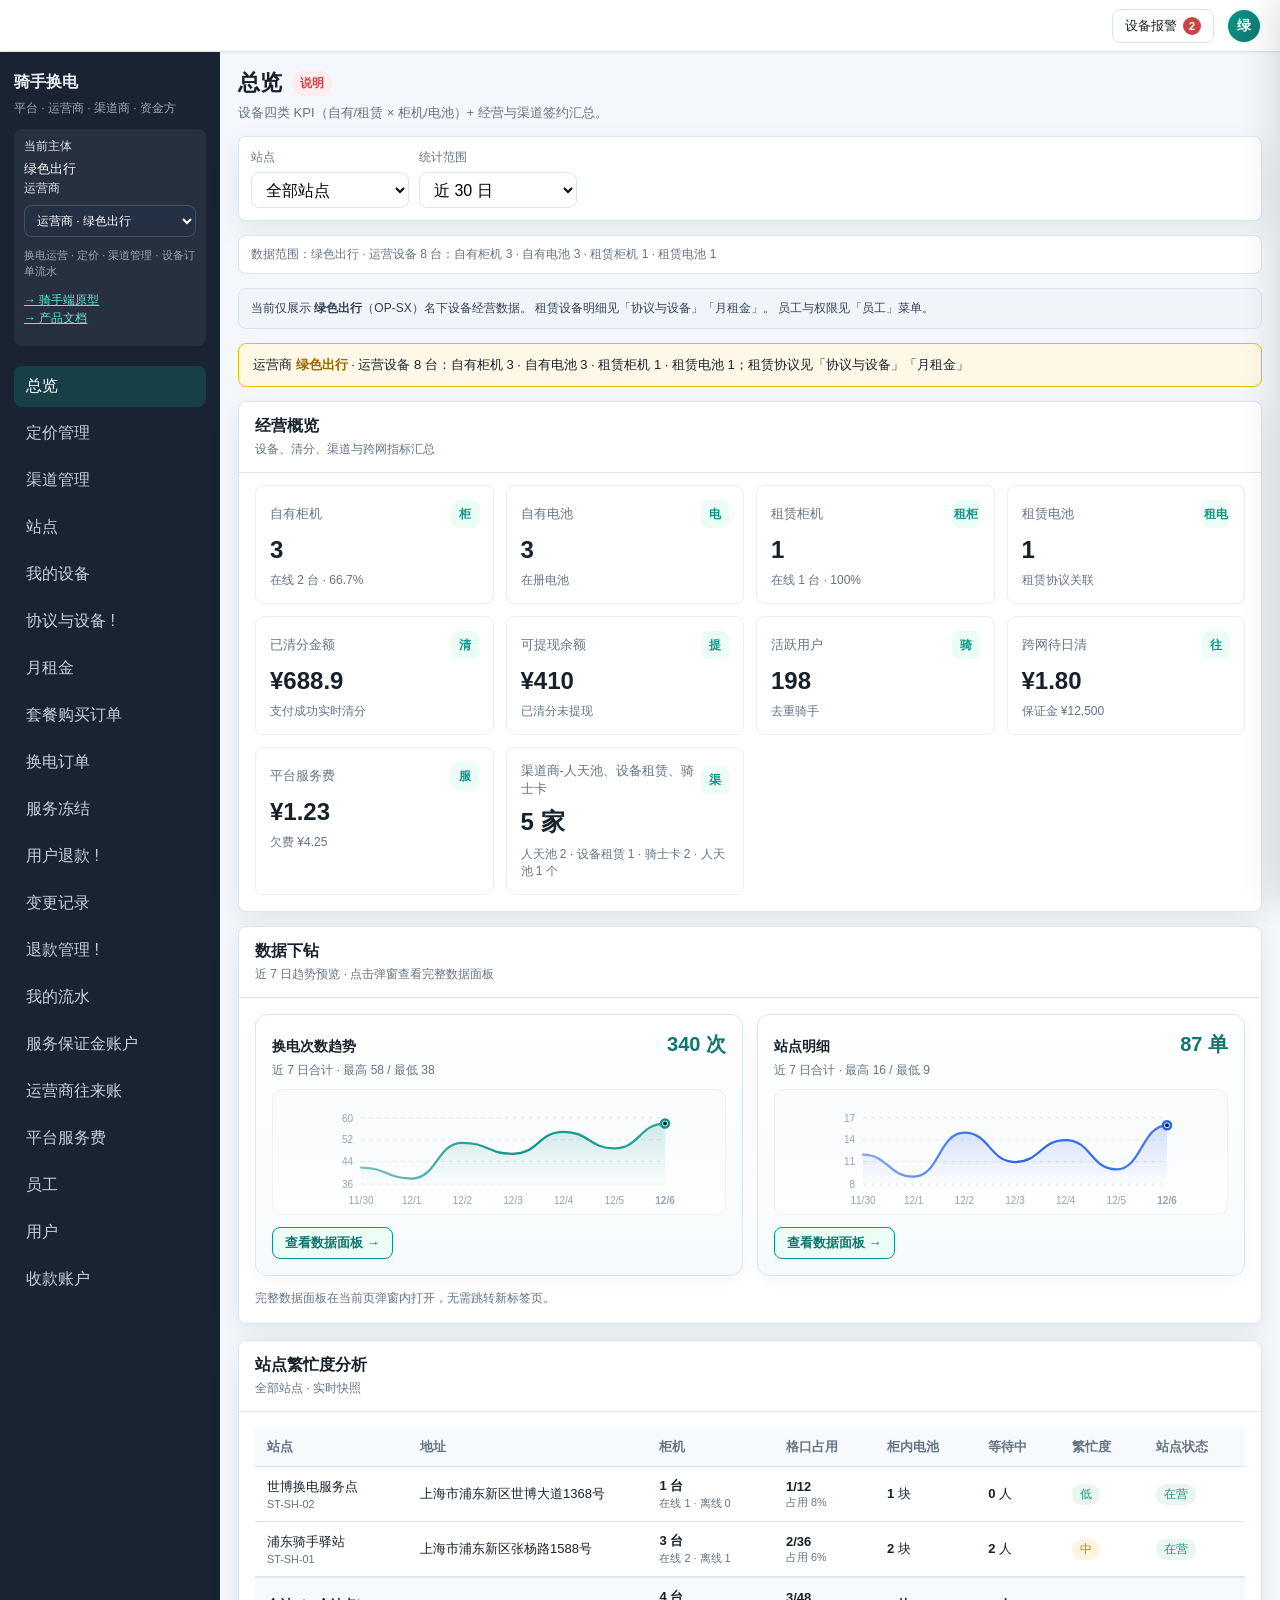
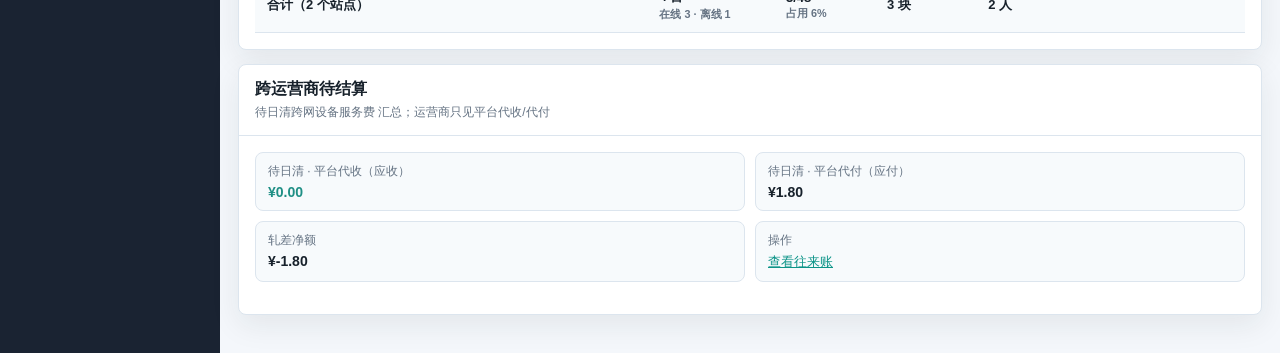
==== docs/index.html @ ae22136c "修复总览空白并完善服务冻结自行解冻规则。 修复 renderPlatformFlows 模板语法错误导致整页无法渲染；个人套餐满足条件可自行解冻，解冻后首次服务为领取电池；同步骑手端 Mock、PRD" ====
<!doctype html>
<html lang="zh-CN">
<head>
  <meta charset="utf-8">
  <meta name="viewport" content="width=device-width, initial-scale=1">
  <title>骑手换电 · 平台/运营商/渠道商/资金方后台</title>
  <style>
    :root {
      --bg: #f4f7fb; --surface: #fff; --surface-soft: #f7fafc; --ink: #17212b; --muted: #657383;
      --line: #dce5ee; --brand: #0d9488; --brand-dark: #0f766e; --brand-soft: #ecfdf5;
      --green: #1f8f85; --red: #c84545; --radius: 8px; --shadow: 0 10px 30px rgba(22, 33, 43, .08);
    }
    * { box-sizing: border-box; }
    body { margin: 0; font-family: "Microsoft YaHei", "PingFang SC", Arial, sans-serif; color: var(--ink); background: var(--bg); }
    button, select, input { font: inherit; }
    button { cursor: pointer; }
    .app { display: grid; grid-template-columns: 220px 1fr; grid-template-rows: 52px 1fr; min-height: 100vh; }
    .global-header {
      grid-column: 1 / -1; display: flex; align-items: center; justify-content: flex-end; gap: 14px;
      padding: 0 18px; background: var(--surface); border-bottom: 1px solid var(--line);
      box-shadow: 0 1px 3px rgba(22, 33, 43, .04); z-index: 30;
    }
    .global-header-actions { display: flex; align-items: center; gap: 12px; position: relative; }
    .device-alert-link {
      display: inline-flex; align-items: center; gap: 6px; height: 34px; padding: 0 12px;
      border: 1px solid var(--line); border-radius: var(--radius); background: #fff;
      color: var(--ink); font-size: 13px; cursor: pointer;
    }
    .device-alert-link:hover { border-color: var(--brand); color: var(--brand-dark); background: var(--brand-soft); }
    .alert-badge {
      display: inline-block; min-width: 18px; height: 18px; padding: 0 5px; border-radius: 999px;
      background: var(--red); color: #fff; font-size: 11px; font-weight: 700; line-height: 18px; text-align: center;
    }
    .user-avatar-btn {
      width: 36px; height: 36px; border-radius: 50%; border: 2px solid var(--brand-soft);
      background: linear-gradient(135deg, var(--brand) 0%, var(--brand-dark) 100%);
      color: #fff; font-size: 14px; font-weight: 700; cursor: pointer; padding: 0;
    }
    .user-avatar-btn:hover { box-shadow: 0 0 0 3px rgba(13, 148, 136, .15); }
    .user-menu {
      display: none; position: absolute; top: calc(100% + 8px); right: 0; width: min(280px, calc(100vw - 24px));
      background: var(--surface); border: 1px solid var(--line); border-radius: var(--radius);
      box-shadow: var(--shadow); z-index: 40; overflow: hidden;
    }
    .user-menu.open { display: block; }
    .user-menu-head { padding: 14px 16px; border-bottom: 1px solid var(--line); background: var(--surface-soft); }
    .user-menu-head strong { display: block; font-size: 15px; margin-bottom: 4px; }
    .user-menu-head span { display: block; font-size: 12px; color: var(--muted); line-height: 1.5; }
    .user-menu-body { padding: 10px 16px; font-size: 13px; color: var(--muted); line-height: 1.6; }
    .user-menu-body dt { font-weight: 600; color: var(--ink); margin-top: 8px; }
    .user-menu-body dt:first-child { margin-top: 0; }
    .user-menu-body dd { margin: 2px 0 0; }
    .user-menu-foot { padding: 10px 12px; border-top: 1px solid var(--line); display: flex; justify-content: flex-end; }
    .sidebar { background: #1a2332; color: #e8eef4; padding: 20px 14px; grid-row: 2; }
    .brand strong { display: block; font-size: 16px; }
    .brand span, .tenant { font-size: 12px; color: #9aa8b8; line-height: 1.5; margin-top: 6px; display: block; }
    .tenant { margin-top: 12px; padding: 8px 10px; background: rgba(255,255,255,.06); border-radius: var(--radius); color: #dce5ee; }
    .tenant em { display: block; font-style: normal; color: #fff; font-size: 13px; margin-top: 4px; }
    .nav { display: grid; gap: 6px; margin-top: 20px; }
    .nav button {
      border: none; background: transparent; color: #c5d0dc; text-align: left;
      padding: 10px 12px; border-radius: var(--radius);
    }
    .nav button.active { background: rgba(13, 148, 136, .25); color: #fff; }
    .main { padding: 16px 18px 24px; min-width: 0; grid-row: 2; }
    .topbar { display: flex; justify-content: space-between; align-items: flex-start; gap: 12px; margin-bottom: 14px; }
    .topbar-title-row { display: flex; align-items: center; gap: 10px; flex-wrap: wrap; }
    .topbar h1 { margin: 0; font-size: 22px; }
    .topbar p { margin: 6px 0 0; color: var(--muted); font-size: 13px; }
    .page-module-note { flex-shrink: 0; }
    .note-section { margin-bottom: 16px; }
    .note-section:last-child { margin-bottom: 0; }
    .note-section h4 { margin: 0 0 6px; font-size: 14px; color: var(--text); }
    .filters {
      display: none; grid-template-columns: repeat(auto-fill, minmax(148px, 1fr)); gap: 10px;
      padding: 12px; background: var(--surface); border: 1px solid var(--line); border-radius: var(--radius);
      margin-bottom: 14px; box-shadow: var(--shadow);
    }
    .filters.visible { display: grid; }
    .field { display: grid; gap: 6px; min-width: 0; }
    .field.pf-actions { align-self: end; }
    .field.pf-actions .btn { width: 100%; min-width: 96px; }
    .field label { font-size: 12px; color: var(--muted); }
    .field select, .field input {
      height: 36px; border: 1px solid var(--line); border-radius: var(--radius);
      padding: 0 10px; background: #fff; width: 100%; min-width: 0;
    }
    .scope-hint {
      font-size: 12px; color: var(--muted); margin-bottom: 14px; padding: 10px 12px;
      background: var(--surface); border: 1px solid var(--line); border-radius: var(--radius);
    }
    .kpi-grid { display: grid; grid-template-columns: repeat(4, minmax(130px, 1fr)); gap: 12px; margin-bottom: 14px; }
    .kpi-grid.in-panel { margin-bottom: 0; }
    .overview-kpi-panel .panel-body { padding-top: 12px; }
    .overview-kpi-panel .kpi { box-shadow: none; border-color: #e8eef4; }
    .kpi { background: var(--surface); border: 1px solid var(--line); border-radius: var(--radius); padding: 14px; box-shadow: var(--shadow); }
    .kpi-head { display: flex; justify-content: space-between; align-items: center; font-size: 13px; color: var(--muted); }
    .kpi-head-actions { display: inline-flex; align-items: center; gap: 8px; }
    .kpi-icon { width: 28px; height: 28px; border-radius: 7px; background: var(--brand-soft); color: var(--brand); display: grid; place-items: center; font-size: 12px; font-weight: 700; }
    .kpi-value { font-size: 24px; font-weight: 700; margin-top: 8px; }
    .kpi-sub { font-size: 12px; color: var(--muted); margin-top: 8px; }
    .module-note { border: none; background: #ffecec; color: var(--red); font-size: 12px; font-weight: 700; padding: 4px 8px; border-radius: 999px; }
    .panel { background: var(--surface); border: 1px solid var(--line); border-radius: var(--radius); box-shadow: var(--shadow); margin-bottom: 14px; }
    .panel-head { padding: 14px 16px; border-bottom: 1px solid var(--line); display: flex; justify-content: space-between; align-items: center; gap: 12px; flex-wrap: wrap; }
    .panel-head h2 { margin: 0; font-size: 16px; }
    .panel-head span { display: block; margin-top: 4px; font-size: 12px; color: var(--muted); }
    .panel-body { padding: 16px; overflow-x: auto; }
    .view { display: none; }
    .view.active { display: block; }
    .tabs { display: flex; gap: 8px; flex-wrap: wrap; }
    .tabs button { height: 32px; padding: 0 12px; border: 1px solid var(--line); border-radius: var(--radius); background: #fff; color: var(--muted); }
    .tabs button.active { background: var(--brand-soft); border-color: var(--brand); color: var(--brand-dark); font-weight: 600; }
    .page-with-tabs { display: grid; grid-template-columns: 168px minmax(0, 1fr); gap: 14px; align-items: start; margin-bottom: 14px; }
    .tab-sidebar { display: flex; flex-direction: column; gap: 2px; padding: 8px; background: var(--surface); border: 1px solid var(--line); border-radius: var(--radius); box-shadow: var(--shadow); position: sticky; top: 16px; }
    .tab-sidebar button { width: 100%; min-height: 36px; padding: 8px 12px; border: none; border-radius: 6px; background: transparent; color: var(--muted); text-align: left; font-size: 13px; line-height: 1.35; cursor: pointer; }
    .tab-sidebar button:hover { background: var(--surface-soft); color: var(--ink); }
    .tab-sidebar button.active { background: var(--brand-soft); color: var(--brand-dark); font-weight: 600; }
    .tab-content { min-width: 0; display: grid; gap: 14px; }
    .tab-content-nested { display: grid; grid-template-columns: 148px minmax(0, 1fr); gap: 12px; align-items: start; }
    table { width: 100%; border-collapse: collapse; font-size: 13px; min-width: 640px; }
    th, td { padding: 10px 12px; border-bottom: 1px solid var(--line); text-align: left; white-space: nowrap; }
    th { color: var(--muted); font-weight: 600; background: var(--surface-soft); }
    .tag { display: inline-block; padding: 2px 8px; border-radius: 999px; font-size: 12px; background: #eaf6ef; color: var(--green); }
    .tag.warn { background: #fff4df; color: #b8860b; }
    .tag.risk { background: #ffecec; color: var(--red); }
    .tag.neutral { background: #eef2f6; color: var(--muted); }
    .note-mask { position: fixed; inset: 0; background: rgba(15,23,42,.42); z-index: 60; display: none; }
    .note-mask.open { display: block; }
    .note-modal {
      position: fixed; left: 50%; top: 50%; transform: translate(-50%, -50%);
      width: min(520px, calc(100vw - 32px)); background: var(--surface); border-radius: var(--radius);
      box-shadow: var(--shadow); z-index: 61; display: none;
      max-height: calc(100vh - 32px); overflow: hidden;
    }
    .note-modal.open { display: grid; grid-template-rows: auto minmax(0, 1fr); }
    .note-head { padding: 14px 16px; border-bottom: 1px solid var(--line); display: flex; justify-content: space-between; align-items: center; flex-shrink: 0; }
    .note-head h3 { margin: 0; font-size: 16px; }
    .note-body { padding: 16px; font-size: 14px; line-height: 1.7; overflow-y: auto; min-height: 0; }
    .note-modal:has(.form-actions) .note-body { display: flex; flex-direction: column; padding: 0; overflow: hidden; }
    .note-modal:has(.form-actions) .note-body > form { flex: 1; overflow-y: auto; padding: 16px; min-height: 0; }
    .note-modal:has(.form-actions) .form-actions {
      flex-shrink: 0; margin-top: 0; padding: 12px 16px;
      border-top: 1px solid var(--line); background: var(--surface);
    }
    .qr-preview {
      width: 168px; height: 168px; padding: 10px; background: #fff; border: 1px solid var(--line);
      border-radius: 8px; display: grid; grid-template-columns: repeat(11, 1fr); grid-template-rows: repeat(11, 1fr); gap: 1px;
      box-shadow: inset 0 0 0 1px #f0f0f0;
    }
    .qr-preview span { display: block; background: #fff; border-radius: 1px; }
    .qr-preview span.on { background: #111; }
    .btn { height: 34px; padding: 0 14px; border: 1px solid var(--line); border-radius: var(--radius); background: #fff; }
    .btn.primary { background: var(--brand); border-color: var(--brand); color: #fff; }
    .link-btn { border: none; background: none; color: var(--brand); padding: 0; font-size: 13px; text-decoration: underline; cursor: pointer; }
    .drill-grid { display: grid; grid-template-columns: repeat(2, minmax(0, 1fr)); gap: 14px; }
    .inter-op-charts { display: grid; grid-template-columns: repeat(3, minmax(0, 1fr)); gap: 14px; margin-bottom: 14px; }
    @media (max-width: 960px) { .inter-op-charts { grid-template-columns: 1fr; } }
    .drill-card {
      padding: 16px; border: 1px solid var(--line); border-radius: 12px;
      background: linear-gradient(180deg, #fff 0%, var(--surface-soft) 100%);
      box-shadow: 0 4px 16px rgba(22, 33, 43, .04);
    }
    .drill-card-head { display: flex; justify-content: space-between; align-items: baseline; gap: 8px; margin-bottom: 4px; }
    .drill-card-head strong { font-size: 14px; }
    .drill-card-sum { font-size: 20px; font-weight: 700; color: var(--brand-dark); }
    .drill-card-sub { font-size: 12px; color: var(--muted); margin-bottom: 8px; }
    .spark-chart-wrap {
      margin-top: 10px; padding: 10px 6px 2px; border-radius: 10px;
      background: linear-gradient(180deg, #f8fafc 0%, #fff 100%);
      border: 1px solid #eef2f6;
    }
    .spark-chart { display: block; width: 100%; height: 112px; }
    .spark-chart .spark-grid { stroke: #e2e8f0; stroke-width: 1; stroke-dasharray: 4 4; }
    .spark-chart .spark-axis { fill: #94a3b8; font-size: 10px; font-family: inherit; }
    .spark-chart .spark-line { fill: none; stroke-width: 2.25; stroke-linecap: round; stroke-linejoin: round; }
    .spark-chart .spark-dot { fill: #fff; stroke-width: 2; opacity: 0; transition: opacity .15s; }
    .spark-chart-wrap:hover .spark-dot { opacity: 1; }
    .spark-chart .spark-dot-last { opacity: 1; stroke-width: 2.5; r: 4; }
    .spark-chart .spark-dot-last-inner { fill: currentColor; opacity: 1; r: 2; }
    .drill-open-btn {
      margin-top: 12px; height: 32px; padding: 0 12px; border: 1px solid var(--brand);
      border-radius: var(--radius); background: var(--brand-soft); color: var(--brand-dark);
      font-size: 13px; font-weight: 600; cursor: pointer;
    }
    .drill-open-btn:hover { background: #d1fae5; }
    .data-panel-mask { z-index: 70; backdrop-filter: blur(2px); }
    .data-panel-modal {
      position: fixed; left: 50%; top: 50%; transform: translate(-50%, -50%);
      width: min(1120px, calc(100vw - 40px)); height: min(86vh, 780px);
      background: #f8fafc; border-radius: 16px;
      box-shadow: 0 32px 80px rgba(15, 23, 42, .28), 0 0 0 1px rgba(15, 23, 42, .06);
      z-index: 71; display: none; grid-template-rows: auto 1fr; overflow: hidden;
      animation: dpModalIn .24s ease;
    }
    @keyframes dpModalIn {
      from { opacity: 0; transform: translate(-50%, -48%) scale(.98); }
      to { opacity: 1; transform: translate(-50%, -50%) scale(1); }
    }
    .data-panel-modal.open { display: grid; }
    .data-panel-modal .note-head {
      padding: 14px 18px; border-bottom: 1px solid #e2e8f0;
      background: linear-gradient(135deg, #0f766e 0%, #0d9488 55%, #14b8a6 100%);
      color: #fff;
    }
    .data-panel-modal .note-head h3 { margin: 0; font-size: 17px; font-weight: 600; color: #fff; }
    .data-panel-sub { margin: 4px 0 0; font-size: 12px; color: rgba(255,255,255,.82); font-weight: 400; }
    .data-panel-close {
      width: 34px; height: 34px; padding: 0; border-radius: 8px;
      border: 1px solid rgba(255,255,255,.28); background: rgba(255,255,255,.12); color: #fff;
      font-size: 18px; line-height: 1;
    }
    .data-panel-close:hover { background: rgba(255,255,255,.22); }
    .data-panel-body { padding: 0; overflow: hidden; min-height: 0; background: #f8fafc; }
    .data-panel-body iframe { width: 100%; height: 100%; border: none; display: block; background: #f8fafc; }
    .drawer-mask { position: fixed; inset: 0; background: rgba(15,23,42,.38); z-index: 50; display: none; }
    .drawer-mask.open { display: block; }
    .drawer {
      position: fixed; top: 0; right: 0; width: min(520px, 100vw); height: 100vh;
      background: var(--surface); box-shadow: -8px 0 32px rgba(0,0,0,.12); z-index: 51;
      transform: translateX(100%); transition: transform .22s ease; display: grid; grid-template-rows: auto 1fr;
    }
    .drawer.open { transform: translateX(0); }
    .drawer-head { padding: 16px 18px; border-bottom: 1px solid var(--line); display: flex; justify-content: space-between; align-items: flex-start; gap: 12px; }
    .drawer-head h3 { margin: 0; font-size: 17px; }
    .drawer-head p { margin: 6px 0 0; font-size: 12px; color: var(--muted); }
    .drawer-body { padding: 16px 18px 24px; overflow-y: auto; }
    .detail-grid { display: grid; grid-template-columns: repeat(2, 1fr); gap: 10px; margin-bottom: 16px; }
    .detail-item { background: var(--surface-soft); border: 1px solid var(--line); border-radius: var(--radius); padding: 10px 12px; font-size: 12px; }
    .detail-item span { display: block; color: var(--muted); margin-bottom: 4px; }
    .detail-item strong { font-size: 14px; }
    .usage-bar { height: 8px; background: #eef2f6; border-radius: 999px; overflow: hidden; margin: 8px 0 4px; }
    .usage-bar i { display: block; height: 100%; background: var(--brand); border-radius: 999px; }
    .sub-table { margin-top: 8px; }
    .sub-table th { font-size: 12px; }
    .role-select { width: 100%; margin-top: 8px; height: 32px; border-radius: var(--radius); border: 1px solid rgba(255,255,255,.15); background: #243044; color: #fff; padding: 0 8px; }
    .tree-hint { font-size: 11px; color: #9aa8b8; margin-top: 10px; line-height: 1.5; }
    .perm-banner {
      font-size: 12px; color: var(--brand-dark); background: var(--brand-soft); border: 1px solid #99f6e4;
      border-radius: var(--radius); padding: 10px 12px; margin-bottom: 14px; line-height: 1.6;
    }
    .nav button.nav-sub-profit,
    .nav button.nav-day-pool { border: 1px solid rgba(45, 212, 191, .45); }
    .nav button.nav-sub-profit.active,
    .nav button.nav-day-pool.active { border-color: #5eead4; box-shadow: inset 0 0 0 1px #5eead4; }
    .platform-price-banner {
      background: #fff8e6; border: 1px solid #e6c200; border-radius: var(--radius);
      padding: 12px 14px; margin-bottom: 14px; font-size: 13px;
    }
    .platform-price-banner strong { color: #9a6700; }
    .fee-platform { color: #9a6700; font-weight: 700; background: #fff8e6; padding: 2px 6px; border-radius: 4px; }
    .pool-warn-banner {
      font-size: 13px; color: #7c2d12; background: #fff7ed; border: 1px solid #fdba74;
      border-radius: var(--radius); padding: 12px 14px; margin-bottom: 14px; line-height: 1.6;
    }
    .pool-warn-banner strong { color: #c2410c; }
    .pool-hero {
      background: linear-gradient(135deg, #ecfdf5 0%, #f0fdfa 100%);
      border: 2px solid var(--brand); border-radius: var(--radius); padding: 16px 18px; margin-bottom: 14px;
    }
    .pool-hero h2 { margin: 0 0 6px; font-size: 18px; color: var(--brand-dark); }
    .pool-hero p { margin: 0; font-size: 13px; color: var(--muted); line-height: 1.6; }
    .stat-pills { display: flex; flex-wrap: wrap; gap: 8px; margin-top: 10px; }
    .stat-pill {
      font-size: 12px; padding: 6px 10px; border-radius: 999px; background: var(--surface-soft);
      border: 1px solid var(--line); color: var(--ink);
    }
    .stat-pill strong { color: var(--brand-dark); }
    .sub-profit-hero {
      background: linear-gradient(135deg, #ecfdf5 0%, #f0fdfa 100%);
      border: 2px solid var(--brand); border-radius: var(--radius); padding: 16px 18px; margin-bottom: 14px;
    }
    .sub-profit-hero h2 { margin: 0 0 6px; font-size: 18px; color: var(--brand-dark); }
    .sub-profit-hero p { margin: 0; font-size: 13px; color: var(--muted); line-height: 1.6; }
    .own-scope-banner {
      font-size: 12px; color: #334155; background: #f1f5f9; border: 1px solid var(--line);
      border-radius: var(--radius); padding: 10px 12px; margin-bottom: 14px; line-height: 1.6;
    }
    .privacy-banner {
      font-size: 12px; color: #7c2d12; background: #fff7ed; border: 1px solid #fdba74;
      border-radius: var(--radius); padding: 10px 12px; margin-bottom: 12px; line-height: 1.6;
    }
    .panel-sub-orders .panel-head { background: linear-gradient(90deg, #ecfdf5, #fff); }
    .orders-table-wrap { overflow-x: auto; }
    .site-stats-table .site-stats-total td {
      background: var(--surface-soft); font-weight: 600; border-top: 2px solid var(--line);
    }
    .device-chips { display: flex; flex-wrap: wrap; gap: 4px; max-width: 220px; white-space: normal; }
    .device-chip {
      display: inline-block; padding: 2px 8px; border-radius: 4px; font-size: 11px;
      background: var(--surface-soft); border: 1px solid var(--line); color: var(--ink);
    }
    .rent-gap-banner {
      font-size: 13px; color: #7c2d12; background: #fff7ed; border: 1px solid #fdba74;
      border-radius: var(--radius); padding: 12px 14px; margin-bottom: 14px; line-height: 1.6;
    }
    .rent-gap-banner strong { color: #c2410c; }
    .pay-mode { font-size: 12px; color: var(--muted); }
    .swap-log { margin-top: 12px; padding-top: 12px; border-top: 1px solid var(--line); }
    .swap-log summary { cursor: pointer; font-size: 13px; font-weight: 600; color: var(--brand-dark); list-style: none; }
    .swap-log summary::-webkit-details-marker { display: none; }
    .log-timeline { margin-top: 10px; display: grid; gap: 6px; max-height: 280px; overflow-y: auto; }
    .refund-steps-mini { display: flex; gap: 3px; align-items: center; margin-top: 4px; }
    .refund-steps-mini i { width: 7px; height: 7px; border-radius: 50%; background: var(--border); display: inline-block; }
    .refund-steps-mini i.done { background: #52c41a; }
    .refund-steps-mini i.cur { background: #1677ff; }
    .refund-steps-mini i.fail { background: #ff4d4f; }
    .refund-detail-steps { display: grid; gap: 10px; margin: 12px 0 16px; }
    .refund-detail-steps .rs-item { display: flex; gap: 10px; align-items: flex-start; font-size: 13px; }
    .refund-detail-steps .rs-dot { width: 10px; height: 10px; border-radius: 50%; margin-top: 4px; flex-shrink: 0; background: var(--border); }
    .refund-detail-steps .rs-item.done .rs-dot { background: #52c41a; }
    .refund-detail-steps .rs-item.cur .rs-dot { background: #1677ff; }
    .refund-detail-steps .rs-item.fail .rs-dot { background: #ff4d4f; }
    .refund-detail-steps .rs-item.pending .rs-dot { background: var(--border); }
    .log-item {
      display: grid; grid-template-columns: 58px 76px 1fr; gap: 8px; align-items: start;
      font-size: 12px; line-height: 1.5; padding: 8px 10px; background: #fafbfc;
      border-radius: 6px; border-left: 3px solid var(--line);
    }
    .log-item.user { border-left-color: #3b82f6; }
    .log-item.req { border-left-color: #8b5cf6; }
    .log-item.dev { border-left-color: var(--brand); }
    .log-item.warn { border-left-color: #f59e0b; background: #fffbeb; }
    .log-item.fail { border-left-color: var(--red); background: #fff5f5; }
    .log-item .log-type { font-size: 11px; color: var(--muted); font-weight: 600; }
    .log-item .log-time { font-size: 11px; color: var(--muted); font-variant-numeric: tabular-nums; }
    .form-grid { display: grid; gap: 12px; }
    .form-grid label { display: grid; gap: 6px; font-size: 12px; color: var(--muted); }
    .form-grid input, .form-grid select { height: 36px; border: 1px solid var(--line); border-radius: var(--radius); padding: 0 10px; }
    #channelPartnerForm.form-grid { grid-template-columns: 1fr 1fr; align-items: start; }
    #channelPartnerForm .form-span-2 { grid-column: 1 / -1; }
    #channelPartnerForm .card-sku-pricing table input { height: 32px; width: 100%; max-width: 120px; }
    #channelPartnerForm .card-sku-pricing th, #channelPartnerForm .card-sku-pricing td { border-bottom: 1px solid var(--line); }
    .form-actions { display: flex; justify-content: flex-end; gap: 8px; margin-top: 16px; }
    .row-actions { display: flex; gap: 8px; flex-wrap: wrap; }
    @media (max-width: 1100px) { .kpi-grid { grid-template-columns: repeat(2, 1fr); } }
  </style>
</head>
<body>
  <div class="app">
    <header class="global-header" id="globalHeader"></header>
    <aside class="sidebar">
      <div class="brand">
        <strong>骑手换电</strong>
        <span>平台 · 运营商 · 渠道商 · 资金方</span>
      </div>
      <div class="tenant">
        当前主体<em id="tenantName">绿色出行</em>
        <span id="tenantType">运营商</span>
        <select class="role-select" id="loginSelect" aria-label="切换登录身份"></select>
        <p class="tree-hint" id="treeHint">运营商 · 换电运营与定价</p>
        <p class="tree-hint" style="margin-top:6px">
          <a href="mobile/index.html" style="color:#5eead4;font-size:12px">→ 骑手端原型</a><br>
          <a href="docs/index.html" target="_blank" rel="noopener" style="color:#5eead4;font-size:12px">→ 产品文档</a>
        </p>
      </div>
      <nav class="nav" id="nav"></nav>
    </aside>
    <main class="main">
      <header class="topbar">
        <div>
          <div class="topbar-title-row">
            <h1 id="pageTitle">总览</h1>
            <span id="pageModuleNote"></span>
          </div>
          <p id="pageDesc">己方站点经营核心指标。</p>
        </div>
      </header>
      <section class="filters" id="pageFilters" aria-label="页面筛选"></section>
      <p class="scope-hint" id="scopeHint">数据范围：当前登录主体名下授权数据（演示数据）。</p>
      <div id="views"></div>
    </main>
  </div>
  <div class="drawer-mask" id="drawerMask"></div>
  <aside class="drawer" id="orderDrawer" aria-hidden="true">
    <div class="drawer-head">
      <div>
        <h3 id="drawerTitle">套餐订单详情</h3>
        <p id="drawerSub"></p>
      </div>
      <button class="btn" type="button" id="closeDrawer">关闭</button>
    </div>
    <div class="drawer-body" id="drawerBody"></div>
  </aside>
  <div class="note-mask" id="employeeMask"></div>
  <div class="note-modal" id="employeeModal" role="dialog" aria-modal="true">
    <div class="note-head">
      <h3 id="employeeFormTitle">员工</h3>
      <button class="btn" type="button" id="closeEmployeeForm">关闭</button>
    </div>
    <div class="note-body">
      <form id="employeeForm" class="form-grid"></form>
      <div class="form-actions">
        <button class="btn" type="button" id="cancelEmployeeForm">取消</button>
        <button class="btn primary" type="button" id="saveEmployeeForm">保存</button>
      </div>
    </div>
  </div>
  <div class="note-mask" id="pricingMask"></div>
  <div class="note-modal" id="pricingModal" role="dialog" aria-modal="true" style="width:min(480px,calc(100vw - 32px))">
    <div class="note-head">
      <h3 id="pricingFormTitle">编辑零售价</h3>
      <button class="btn" type="button" id="closePricingForm">关闭</button>
    </div>
    <div class="note-body">
      <form id="pricingForm" class="form-grid"></form>
      <div class="form-actions">
        <button class="btn" type="button" id="cancelPricingForm">取消</button>
        <button class="btn primary" type="button" id="savePricingForm">保存（演示）</button>
      </div>
    </div>
  </div>
  <div class="note-mask" id="cardPricingMask"></div>
  <div class="note-modal" id="cardPricingModal" role="dialog" aria-modal="true" style="width:min(520px,calc(100vw - 32px))">
    <div class="note-head">
      <h3 id="cardPricingFormTitle">渠道分销价</h3>
      <button class="btn" type="button" id="closeCardPricingForm">关闭</button>
    </div>
    <div class="note-body">
      <form id="cardPricingForm" class="form-grid"></form>
      <div class="form-actions">
        <button class="btn" type="button" id="cancelCardPricingForm">取消</button>
        <button class="btn primary" type="button" id="saveCardPricingForm">保存（演示）</button>
      </div>
    </div>
  </div>
  <div class="note-mask" id="quotaPricingMask"></div>
  <div class="note-modal" id="quotaPricingModal" role="dialog" aria-modal="true" style="width:min(520px,calc(100vw - 32px))">
    <div class="note-head">
      <h3 id="quotaPricingFormTitle">人天批发价</h3>
      <button class="btn" type="button" id="closeQuotaPricingForm">关闭</button>
    </div>
    <div class="note-body">
      <form id="quotaPricingForm" class="form-grid"></form>
      <div class="form-actions">
        <button class="btn" type="button" id="cancelQuotaPricingForm">取消</button>
        <button class="btn primary" type="button" id="saveQuotaPricingForm">保存（演示）</button>
      </div>
    </div>
  </div>
  <div class="note-mask" id="operatorMask"></div>
  <div class="note-modal" id="operatorModal" role="dialog" aria-modal="true" style="width:min(520px,calc(100vw - 32px))">
    <div class="note-head">
      <h3 id="operatorFormTitle">运营商</h3>
      <button class="btn" type="button" id="closeOperatorForm">关闭</button>
    </div>
    <div class="note-body">
      <form id="operatorForm" class="form-grid"></form>
      <div class="form-actions">
        <button class="btn" type="button" id="cancelOperatorForm">取消</button>
        <button class="btn primary" type="button" id="saveOperatorForm">保存（演示）</button>
      </div>
    </div>
  </div>
  <div class="note-mask" id="platformFeeRateMask"></div>
  <div class="note-modal" id="platformFeeRateModal" role="dialog" aria-modal="true" style="width:min(480px,calc(100vw - 32px))">
    <div class="note-head">
      <h3 id="platformFeeRateFormTitle">平台服务费比例</h3>
      <button class="btn" type="button" id="closePlatformFeeRateForm">关闭</button>
    </div>
    <div class="note-body">
      <form id="platformFeeRateForm" class="form-grid"></form>
      <div class="form-actions">
        <button class="btn" type="button" id="cancelPlatformFeeRateForm">取消</button>
        <button class="btn primary" type="button" id="savePlatformFeeRateForm">保存并生效（演示）</button>
      </div>
    </div>
  </div>
  <div class="note-mask" id="leasingCompanyMask"></div>
  <div class="note-modal" id="leasingCompanyModal" role="dialog" aria-modal="true" style="width:min(520px,calc(100vw - 32px))">
    <div class="note-head">
      <h3 id="leasingCompanyFormTitle">设备租赁公司</h3>
      <button class="btn" type="button" id="closeLeasingCompanyForm">关闭</button>
    </div>
    <div class="note-body">
      <form id="leasingCompanyForm" class="form-grid"></form>
      <div class="form-actions">
        <button class="btn" type="button" id="cancelLeasingCompanyForm">取消</button>
        <button class="btn primary" type="button" id="saveLeasingCompanyForm">保存（演示）</button>
      </div>
    </div>
  </div>
  <div class="note-mask" id="leaseBindingMask"></div>
  <div class="note-modal" id="leaseBindingModal" role="dialog" aria-modal="true" style="width:min(520px,calc(100vw - 32px))">
    <div class="note-head">
      <h3 id="leaseBindingFormTitle">新建租赁关系绑定</h3>
      <button class="btn" type="button" id="closeLeaseBindingForm">关闭</button>
    </div>
    <div class="note-body">
      <form id="leaseBindingForm" class="form-grid"></form>
      <div class="form-actions">
        <button class="btn" type="button" id="cancelLeaseBindingForm">取消</button>
        <button class="btn primary" type="button" id="saveLeaseBindingForm">确认绑定（演示）</button>
      </div>
    </div>
  </div>
  <div class="note-mask" id="siteMask"></div>
  <div class="note-modal" id="siteModal" role="dialog" aria-modal="true" style="width:min(520px,calc(100vw - 32px))">
    <div class="note-head">
      <h3 id="siteFormTitle">站点</h3>
      <button class="btn" type="button" id="closeSiteForm">关闭</button>
    </div>
    <div class="note-body">
      <form id="siteForm" class="form-grid"></form>
      <div class="form-actions">
        <button class="btn" type="button" id="cancelSiteForm">取消</button>
        <button class="btn primary" type="button" id="saveSiteForm">保存（演示）</button>
      </div>
    </div>
  </div>
  <div class="note-mask" id="channelPartnerMask"></div>
  <div class="note-modal" id="channelPartnerModal" role="dialog" aria-modal="true" style="width:min(720px,calc(100vw - 32px))">
    <div class="note-head">
      <h3 id="channelPartnerFormTitle">渠道商</h3>
      <button class="btn" type="button" id="closeChannelPartnerForm">关闭</button>
    </div>
    <div class="note-body">
      <form id="channelPartnerForm" class="form-grid"></form>
      <div class="form-actions">
        <button class="btn" type="button" id="cancelChannelPartnerForm">取消</button>
        <button class="btn primary" type="button" id="saveChannelPartnerForm">保存（演示）</button>
      </div>
    </div>
  </div>
  <div class="note-mask" id="bindMask"></div>
  <div class="note-modal" id="bindModal" role="dialog" aria-modal="true" style="width:min(480px,calc(100vw - 32px))">
    <div class="note-head">
      <h3 id="bindFormTitle">绑定设备至运营商</h3>
      <button class="btn" type="button" id="closeBindForm">关闭</button>
    </div>
    <div class="note-body">
      <form id="bindForm" class="form-grid"></form>
      <div class="form-actions">
        <button class="btn" type="button" id="cancelBindForm">取消</button>
        <button class="btn primary" type="button" id="saveBindForm">确认绑定</button>
      </div>
    </div>
  </div>
  <div class="note-mask" id="poolMask"></div>
  <div class="note-modal" id="poolModal" role="dialog" aria-modal="true" style="width:min(640px,calc(100vw - 32px))">
    <div class="note-head">
      <h3 id="poolFormTitle">额度池</h3>
      <button class="btn" type="button" id="closePoolForm">关闭</button>
    </div>
    <div class="note-body">
      <form id="poolForm" class="form-grid"></form>
      <div class="form-actions">
        <button class="btn" type="button" id="cancelPoolForm">取消</button>
        <button class="btn primary" type="button" id="savePoolForm">保存</button>
      </div>
    </div>
  </div>
  <div class="note-mask" id="leaseMask"></div>
  <div class="note-modal" id="leaseModal" role="dialog" aria-modal="true" style="width:min(560px,calc(100vw - 32px))">
    <div class="note-head">
      <h3 id="leaseFormTitle">租赁协议</h3>
      <button class="btn" type="button" id="closeLeaseForm">关闭</button>
    </div>
    <div class="note-body">
      <form id="leaseForm" class="form-grid"></form>
      <div class="form-actions">
        <button class="btn" type="button" id="cancelLeaseForm">取消</button>
        <button class="btn primary" type="button" id="saveLeaseForm">提交</button>
      </div>
    </div>
  </div>
  <div class="note-mask" id="followMask"></div>
  <div class="note-modal" id="followModal" role="dialog" aria-modal="true" style="width:min(440px,calc(100vw - 32px))">
    <div class="note-head">
      <h3 id="followFormTitle">登记跟进</h3>
      <button class="btn" type="button" id="closeFollowForm">关闭</button>
    </div>
    <div class="note-body">
      <form id="followForm" class="form-grid"></form>
      <div class="form-actions">
        <button class="btn" type="button" id="cancelFollowForm">取消</button>
        <button class="btn primary" type="button" id="saveFollowForm">保存</button>
      </div>
    </div>
  </div>
  <div class="note-mask" id="deviceListMask"></div>
  <div class="note-modal" id="deviceListModal" role="dialog" aria-modal="true" style="width:min(560px,calc(100vw - 32px))">
    <div class="note-head">
      <h3 id="deviceListFormTitle">设备清单</h3>
      <button class="btn" type="button" id="closeDeviceListForm">关闭</button>
    </div>
    <div class="note-body">
      <form id="deviceListForm" class="form-grid"></form>
      <div class="form-actions">
        <button class="btn" type="button" id="cancelDeviceListForm">取消</button>
        <button class="btn primary" type="button" id="saveDeviceListForm">保存</button>
      </div>
    </div>
  </div>
  <div class="note-mask" id="deviceReplaceMask"></div>
  <div class="note-modal" id="deviceReplaceModal" role="dialog" aria-modal="true" style="width:min(480px,calc(100vw - 32px))">
    <div class="note-head">
      <h3 id="deviceReplaceFormTitle">设备替换</h3>
      <button class="btn" type="button" id="closeDeviceReplaceForm">关闭</button>
    </div>
    <div class="note-body">
      <form id="deviceReplaceForm" class="form-grid"></form>
      <div class="form-actions">
        <button class="btn" type="button" id="cancelDeviceReplaceForm">取消</button>
        <button class="btn primary" type="button" id="saveDeviceReplaceForm">确认替换</button>
      </div>
    </div>
  </div>
  <div class="note-mask" id="rentPayMask"></div>
  <div class="note-modal" id="rentPayModal" role="dialog" aria-modal="true" style="width:min(520px,calc(100vw - 32px))">
    <div class="note-head">
      <h3 id="rentPayFormTitle">补缴租金</h3>
      <button class="btn" type="button" id="closeRentPayForm">关闭</button>
    </div>
    <div class="note-body">
      <form id="rentPayForm" class="form-grid"></form>
      <div class="form-actions">
        <button class="btn" type="button" id="cancelRentPayForm">取消</button>
        <button class="btn primary" type="button" id="saveRentPayForm">确认提交</button>
      </div>
    </div>
  </div>
  <div class="note-mask" id="rentTopupMask"></div>
  <div class="note-modal" id="rentTopupModal" role="dialog" aria-modal="true" style="width:min(520px,calc(100vw - 32px))">
    <div class="note-head">
      <h3 id="rentTopupFormTitle">月租缴纳</h3>
      <button class="btn" type="button" id="closeRentTopupForm">关闭</button>
    </div>
    <div class="note-body">
      <form id="rentTopupForm" class="form-grid"></form>
      <div class="form-actions">
        <button class="btn" type="button" id="cancelRentTopupForm">取消</button>
        <button class="btn primary" type="button" id="saveRentTopupForm">提交充值申请</button>
      </div>
    </div>
  </div>
  <div class="note-mask" id="noteMask"></div>
  <div class="note-modal" id="noteModal" role="dialog" aria-modal="true">
    <div class="note-head">
      <h3 id="noteTitle">模块说明</h3>
      <button class="btn" type="button" id="closeNote">关闭</button>
    </div>
    <div class="note-body" id="noteBody"></div>
  </div>
  <div class="note-mask data-panel-mask" id="dataPanelMask"></div>
  <div class="data-panel-modal" id="dataPanelModal" role="dialog" aria-modal="true" aria-labelledby="dataPanelTitle">
    <div class="note-head">
      <div>
        <h3 id="dataPanelTitle">数据面板</h3>
        <p class="data-panel-sub" id="dataPanelSub">运营数据可视化</p>
      </div>
      <button class="btn data-panel-close" type="button" id="closeDataPanel" aria-label="关闭">×</button>
    </div>
    <div class="data-panel-body">
      <iframe id="dataPanelFrame" title="数据面板" loading="lazy"></iframe>
    </div>
  </div>
  <script>
    const PLATFORM_OPS_SHARE = 0;
    const DEFAULT_PLATFORM_FEE_RATE = 0.01;
    const PLATFORM_FEE_RATE = DEFAULT_PLATFORM_FEE_RATE;

    /** 个人用户付费分佣：平台抽成 + 运营商净额（可按运营商配置不同比例） */
    function formatFeeRatePct(rate) {
      const pct = rate * 100;
      return (pct % 1 === 0 ? pct.toFixed(0) : pct.toFixed(2).replace(/0+$/, "").replace(/\.$/, "")) + "%";
    }

    function operatorPlatformFeeConfig(operatorId) {
      return operatorPlatformFeeRates[operatorId] || {
        cEndRate: DEFAULT_PLATFORM_FEE_RATE,
        bEndRate: DEFAULT_PLATFORM_FEE_RATE,
        effectiveFrom: "—",
        status: "生效",
        updatedAt: "—",
        updatedBy: "平台默认",
        remark: "未单独配置，使用默认 1%"
      };
    }

    function operatorCEndFeeRate(operatorId) {
      return operatorPlatformFeeConfig(operatorId).cEndRate;
    }

    function operatorBEndFeeRate(operatorId) {
      return operatorPlatformFeeConfig(operatorId).bEndRate;
    }

    function operatorFeeRateSummary(operatorId) {
      const cfg = operatorPlatformFeeConfig(operatorId);
      if (cfg.cEndRate === cfg.bEndRate) return formatFeeRatePct(cfg.cEndRate);
      return `C ${formatFeeRatePct(cfg.cEndRate)} / B ${formatFeeRatePct(cfg.bEndRate)}`;
    }

    function calcPersonalPaymentSplit(allocatable, operatorId) {
      const rate = operatorId ? operatorCEndFeeRate(operatorId) : DEFAULT_PLATFORM_FEE_RATE;
      const platformShare = Math.round(allocatable * rate * 1000) / 1000;
      const operatorShare = Math.round((allocatable - platformShare) * 1000) / 1000;
      const platformPct = Math.round(rate * 10000) / 100;
      const operatorPct = Math.round((100 - platformPct) * 1000) / 1000;
      return { platformShare, operatorShare, platformPct, operatorPct };
    }

    function splitPctLabel(operatorId) {
      const sp = calcPersonalPaymentSplit(100, operatorId);
      return `平台${sp.platformPct}% + 运营商${sp.operatorPct}%`;
    }

    function calcPlatformFeeAmount(basePrice, operatorId, trigger) {
      const rate = (trigger === "确认消耗" || trigger === "consume") ? operatorBEndFeeRate(operatorId) : operatorCEndFeeRate(operatorId);
      return Math.round(basePrice * rate * 1000) / 1000;
    }
    const l1UnifiedPricing = { cabinetFee: 0.5, batteryFee: 0.1, effectiveFrom: "2026-01-01", status: "生效", updatedAt: "2026-01-01", updatedBy: "平台管理员" };
    /** 平台统一人天标准日值：B 端 1% 计提基数；亦为运营商面向渠道商的默认批发价（运营商可改） */
    const platformStandardDayPrice = { price: 8.5, effectiveFrom: "2026-01-01", status: "生效", updatedAt: "2026-01-01", updatedBy: "平台管理员" };
    function platformAccrualDayPrice() { return platformStandardDayPrice.price; }
    /** 额度池规则：平台统一，全池一致 */
    const POOL_CONTRACT_RULES = {
      deductMode: "换电或持电池确认", activationMode: "分配即开通", poolExpiryRefund: "不退",
      deductModeKey: "swap_or_battery_confirm", activationModeKey: "on_allocate", poolExpiryRefundKey: "none"
    };
    function userHasActivePersonalPackage(phone) {
      const digits = (phone || "").replace(/\D/g, "");
      const u = users.find(x => {
        const p = (x.phone || "").replace(/\D/g, "");
        return digits && (p.endsWith(digits.slice(-4)) || p === digits);
      });
      if (!u || u.poolId) return false;
      if (u.serviceState === "已冻结") return false;
      if (u.serviceState === "中途完结") return false;
      if ((u.pkg || "").includes("人天池")) return false;
      return !u.serviceState || u.serviceState === "服务中";
    }
    function recycleChannelRiderToPool(rider, reason, operatorLabel) {
      const pool = dayPools.find(p => p.id === rider.poolId);
      const days = rider.remainingDays || 0;
      if (pool && days > 0) {
        pool.availableDays += days;
        pool.balancePct = Math.round(pool.availableDays / pool.totalDays * 1000) / 10;
        appendPoolLedger(pool, "收回入账", days, rider.id, reason);
        dayPoolAllocationLogs.unshift({
          id: "AL-" + Date.now().toString().slice(-4), poolId: pool.id, riderId: rider.id, riderName: rider.name,
          type: "收回", days, time: new Date().toISOString().slice(0, 16).replace("T", " "),
          operator: operatorLabel || "渠道商管理员", poolBalanceAfter: pool.availableDays, remark: reason
        });
      }
      rider.allocatedDays = rider.usedDays || 0;
      rider.remainingDays = 0;
      rider.quotaStatus = "已收回";
      rider.todayEligibility = "已回池";
    }
    const INTER_OP_CLEAR_TIME = "23:59:59";
    const PAY_ARCH = "B";
    const PAYEE_OPERATOR = "绿色出行";
    const DATA_PANEL_PATH = "data-panel/index.html";
    const PAYEE_MCH = { wx: "1900000123***", ali: "2088123456***" };
    const PLATFORM = { id: "PLATFORM", name: "智格超能" };
    const ENT = {
      platform: { id: "PLATFORM", name: "智格超能" },
      operator: { id: "OP-SX", name: PAYEE_OPERATOR },
      channel: { id: "CH-SF", name: "顺丰同城渠道" },
      leasing: { id: "LEASE-HD", name: "华东设备租赁公司" }
    };

    const CHANNEL_REGISTRY = {
      "CH-SF": { id: "CH-SF", name: "顺丰同城渠道", settlementMode: "人天池", logo: "🚚", tree: "向运营商采购人天额度 · 团队登记 · 预占确认消耗" },
      "CH-CARD": { id: "CH-CARD", name: "骑士卡渠道", settlementMode: "卡差价", logo: "🟡", tree: "推广链接 · 用户直购 · 渠道标记 · 佣金结算" },
      "CH-RENT": { id: "CH-RENT", name: "京东物流租赁渠道", settlementMode: "设备租赁", logo: "🔴", tree: "租赁设备+月租 · 白名单用户 · 免 C 端购套餐" }
    };
    const CHANNEL_NAV = {
      "CH-SF": ["overview", "channelSettlement", "dayPool", "orderAudit", "channelCredit", "employees"],
      "CH-CARD": ["overview", "channelSettlement", "channelLinks", "channelOrders", "commissionStatement", "orderAudit"],
      "CH-RENT": ["overview", "channelSettlement", "rentPool", "rentDevices", "leaseBatteryHold", "leaseWhitelist", "orderAudit", "channelCredit", "employees"]
    };

    const ROLE = {
      platform: { name: ENT.platform.name, type: "平台管理员", tree: "用户/订单/设备/渠道/流水 · 运营商治理 · 跨网统价" },
      operator: { name: ENT.operator.name, type: "运营商", tree: "换电运营 · 定价 · 渠道管理 · 设备订单流水" },
      channel: { name: ENT.channel.name, type: "渠道商", tree: "单运营商签约 · 三种结算模式 · 渠道信用额度 · 团队登记" },
      leasing: { name: ENT.leasing.name, type: "设备租赁公司", tree: "出租设备 · 协议与承租方还款 · 须平台绑定运营商" }
    };
    const NAV = {
      platform: ["overview", "platformUsers", "platformOrders", "platformDevices", "platformChannels", "platformFlows", "platformAccounts", "operators", "platformLeasing", "operatorCreditEval", "orderAudit", "depositManage", "l1Pricing"],
      operator: ["overview", "pricing", "channelSales", "sites", "devices", "leaseAgreements", "leaseRent", "orderPackage", "orderSwap", "orderFreeze", "orderEnd", "orderAudit", "refundManage", "flows", "depositAccount", "interOp", "platformFee", "employees", "users", "accounts"],
      channel: ["overview", "channelSettlement", "dayPool", "channelCredit", "employees"],
      leasing: ["overview", "employees", "leaseAgreements", "leaseCollect", "accounts"]
    };
    const NAV_LABEL = {
      overview: "总览", employees: "员工", sites: "站点", devices: "我的设备",
      orderPackage: "套餐购买订单", orderSwap: "换电订单", orderFreeze: "服务冻结", orderEnd: "用户退款", orderAudit: "变更记录", refundManage: "退款管理",
      flows: "我的流水", users: "用户",
      leaseAgreements: "协议与设备", leaseCollect: "租金收缴", leaseRent: "月租金",
      accounts: "收款账户", dayPool: "人天额度池", channelSettlement: "结算模式说明", channelCredit: "渠道信用额度",
      channelLinks: "套餐与链接", channelOrders: "购卡记录", commissionStatement: "佣金对账", rentPool: "月租账单", rentDevices: "租赁设备", leaseBatteryHold: "电池持有", leaseWhitelist: "白名单用户",
      pricing: "定价管理", channelSales: "渠道管理", depositAccount: "服务保证金账户", interOp: "运营商往来账", platformFee: "平台服务费",
      operators: "运营商管理", platformLeasing: "租赁公司", operatorCreditEval: "运营商信用评估", depositManage: "保证金管理", deviceBinding: "设备绑定", l1Pricing: "平台统价",
      platformUsers: "用户管理", platformOrders: "订单管理", platformDevices: "设备管理",
      platformChannels: "渠道商管理", platformFlows: "流水管理", platformAccounts: "平台账户"
    };

    const ENTITY_ROLE = { "OP-SX": "operator", "CH-SF": "channel", "CH-CARD": "channel", "CH-RENT": "channel", "LEASE-HD": "leasing", "LEASE-HS": "leasing", "OP-HZ": "operator" };

    const PERM_VIEW_MAP = {
      "overview.view": ["overview"],
      "sites.view": ["sites"], "sites.edit": ["sites"],
      "devices.view": ["devices"], "devices.edit": ["devices"],
      "orders.view": ["orderPackage", "orderSwap", "orderFreeze", "orderEnd", "orderAudit", "refundManage"],
      "orders.audit": ["orderPackage", "orderFreeze", "orderEnd", "refundManage"],
      "refunds.view": ["refundManage"], "refunds.audit": ["refundManage"],
      "flows.view": ["flows"],
      "users.view": ["users"],
      "employees.view": ["employees"], "employees.edit": ["employees"],
      "lease.view": ["leaseAgreements", "leaseRent"],
      "lease.rent": ["leaseRent"],
      "accounts.view": ["accounts"],
      "lease_collect.view": ["leaseCollect"],
      "day_pool.view": ["dayPool", "orderAudit"],
      "day_pool.edit": ["dayPool", "orderAudit"],
      "day_pool.export": ["dayPool", "orderAudit"],
      "channel_settlement.view": ["channelSettlement"],
      "channel_credit.view": ["channelCredit"],
      "channel_links.view": ["channelLinks", "orderAudit"],
      "channel_orders.view": ["channelOrders", "orderAudit"],
      "rent_pool.view": ["rentPool", "orderAudit"],
      "rent_devices.view": ["rentDevices", "orderAudit"],
      "lease_whitelist.view": ["leaseWhitelist", "orderAudit"],
      "lease_battery.view": ["leaseBatteryHold", "orderAudit"],
      "pricing.view": ["pricing"], "pricing.edit": ["pricing"],
      "channel_sales.view": ["channelSales"],
      "inter_op.view": ["interOp", "depositAccount"],
      "deposit.view": ["depositAccount"],
      "platform_fee.view": ["platformFee"]
    };


    const meta = {
      overview: ["总览", "设备四类 KPI（自有/租赁 × 柜机/电池）+ 经营与渠道签约汇总。"],
      sites: ["站点", "管理授权范围内的换电站点。"],
      devices: ["我的设备", "仅展示与维护本人（本主体）拥有的换电柜、电池。"],
      orderPackage: ["套餐购买订单", "个人用户购买包月/次卡；含待退款状态。"],
      orderSwap: ["换电订单", "换电行为记录，含权益来源与三元组。"],
      orderFreeze: ["服务冻结", "个人套餐冻结/解冻记录；满足条件时系统自动生效，无需审核。"],
      orderEnd: ["用户退款", "C 端退订/中途完结退款进度追踪：关联服务变更单、套餐单与支付/退款流水；审核执行见「退款管理」。"],
      refundManage: ["退款管理", "C 端用户退订/中途完结退款；可配置自动退款或手动确认后执行。"],
      orderAudit: ["变更记录", "订单/服务生命周期审计：冻结、消耗、换电、退款等跨模块时间线（C-02）。"],
      flows: ["我的流水", "C 端支付成功实时清分；本页展示资金实收、清分明细与提现明细。"],
      employees: ["员工", "运营员工维护与功能权限配置。"],
      users: ["用户", "购买本站换电服务的骑手。"],
      leaseAgreements: ["协议与设备", "租赁协议关联设备清单；清单单独维护，支持导入与设备替换；一运营商可与<strong>多家租赁公司</strong>分别签约（须平台先建立绑定）。"],
      leaseCollect: ["租金收缴", "按账期跟踪各承租方租金收缴进度、方式与逾期。"],
      leaseRent: ["月租金", "租赁租金须运营商<strong>手动</strong>缴纳：微信/支付宝扫码或对公打款工单；<strong>不做自动扣款</strong>。"],
      accounts: ["收款账户管理", "本主体进件商户：骑手收款、分账、租金收付等用途。"],
      dayPool: ["人天额度池", "渠道商向签约运营商购买人天额度，登记骑手并分配/收回；换电时按日预占与确认消耗。"],
      pricing: ["定价管理", "运营商维护 C 端个人套餐零售价与渠道商人天批发价。"],
      channelSales: ["渠道管理", "签约渠道商、服务订单与渠道权益；维护各渠道权益与定价。"],
      interOp: ["运营商往来账", "跨站跨网设备服务费经平台代收/代付；支持今日/昨日/近7天/近30天统计与趋势图；日清优先划扣保证金。"],
      depositAccount: ["服务保证金账户", "查看平台清分专户（对外称服务保证金）、提交对公充值申请、查询到账与变动明细。"],
      channelSettlement: ["渠道结算模式", "人天池 / 渠道分销（骑士卡） / 设备租赁三种结算模式演示。"],
      channelCredit: ["渠道信用额度", "平台评估信用抵扣押金；运营商可调整额度；渠道提交打款凭证由运营商审核。"],
      commissionStatement: ["佣金对账", "按<strong>自然月</strong>汇总链接购卡笔数、实付与应结佣金；供运营商与渠道线下结算。"],
      channelLinks: ["套餐与链接", "管理运营商授权的可售套餐；同一套餐可生成<strong>多条推广链接</strong>与<strong>二维码</strong>；扫码直达运营商小程序；24h 归因期内享渠道专享价。"],
      channelOrders: ["购卡记录", "经本渠道推广链接成交的套餐购买记录；支持<strong>支付时间</strong>筛选。"],
      rentPool: ["月租账单", "向运营商支付设备月租（MO-）；欠费停服。"],
      rentDevices: ["租赁设备", "柜机/电池 SN 与部署站点；月租为签约统一价。"],
      leaseWhitelist: ["白名单用户", "扁平名单 · 无团队 · 渠道自行维护。"],
      leaseBatteryHold: ["电池持有", "展示白名单用户当前持有的电池 SN、电量与取电站点。"],
      platformFee: ["平台服务费", "按运营商配置的抽成比例计提；B 端确认消耗向额度售卖方 U 代扣；优先划扣保证金。"],
      operators: ["运营商管理", "新增与维护运营商主体；账户汇总、保证金与信用额度、准入档位。"],
      platformLeasing: ["租赁公司", "平台维护设备租赁公司与运营商绑定关系；绑定后租赁公司方可向该运营商发起签约。"],
      operatorCreditEval: ["运营商信用评估", "准入档位制（A/B/C/D）：档位配置、入网定档、升降档与变更记录；约束信用额度封顶。"],
      depositManage: ["保证金管理", "平台清分专户、运营商对公充值确认、保证金/信用额度调整（≤档位封顶）与变动账本。"],
      deviceBinding: ["设备绑定", "仅平台可将物联网设备绑定至运营商；绑定后运营商方可分配至站点。"],
      l1Pricing: ["平台统价", "维护跨网统价、人天标准日值、各运营商平台服务费比例；运营商后台只读展示。"],
      platformUsers: ["用户管理", "全平台骑手档案：当前服务运营商、套餐/人天权益、渠道归属、用户状态、持有电池。"],
      platformOrders: ["订单管理", "全平台套餐购买、换电、服务变更与渠道批发订单查询与追溯。"],
      platformDevices: ["设备管理", "全量设备台账、物联网入库待绑定、批量导入设备列表；绑定为子能力。"],
      platformChannels: ["渠道商管理", "全平台渠道商查询与监管；主体由签约运营商创建维护，平台只读。"],
      platformFlows: ["流水管理", "用户支付记录、运营商间 跨网设备服务费清分流水、人天消耗与 C 端支付产生的平台提成。"],
      platformAccounts: ["平台账户", "智格平台技术服务费收款商户、余额与<strong>按月</strong>营收汇总。"]
    };

    const MODULE_NOTES = {
      scope: { title: "数据范围", content: "运营商、资金方可持有自有或租赁设备；渠道商不持设备。各主体仅管理本人数据。员工登录时数据范围限定在所属主体及授权范围。<br><br><strong>说明按钮规则</strong>：凡展示统计结果的字段/KPI，「说明」中须写清<strong>字段定义</strong>、<strong>计算公式或聚合口径</strong>、<strong>数据来源</strong>（及演示缩放规则，如有）。" },
      asset_owner: { title: "设备归属", content: "柜机/电池归属运营商或资金方（租赁时产权在出租方）。后台仅展示当前登录主体名下设备；订单按 device_owner_id 过滤。" },
      own_data: { title: "自有经营数据", content: "「我的设备 / 套餐·换电·服务订单 / 我的流水」仅含本运营商自有（或承租）设备相关数据。" },
      employees_panel: { title: "员工管理", content: "渠道商可添加运营员工并分配功能权限。" },
      employees_perms: { title: "员工权限", content: "按功能模块勾选可见/可操作范围；未授权菜单对员工账号不可见（演示为配置说明）。" },
      employee_login: { title: "员工登录", content: "员工使用独立账号登录；侧栏仅展示其权限内的菜单；数据范围限定在所属主体。" },
      employee_login_scope: { title: "权限与数据范围", content: "运营员工按勾选权限看到对应模块，数据与所属主体一致。" },
      overview_sites: { title: "在营站点", content: "统计范围：当前主体授权站点中，status=在营 且至少 1 台柜机 online=true 的站点数。" },
      overview_online: { title: "柜机在线率", content: "公式：在线柜机数 ÷ 授权站点柜机总数 × 100%。在线判定来自物联网 lastHeartbeat；离线含故障、断网。" },
      overview_orders: { title: "订单数", content: "筛选期内 payTime 落在范围内的 packageOrders 笔数，状态含支付成功、服务中、待退款等（不含已驳回）。" },
      overview_net: { title: "可分配经营收入", content: "运营商主体维度：包月按日摊销 P÷D 后的确认收入（扣通道费）。<strong>不按站点归因</strong>；站点评估见「站点繁忙度分析」。" },
      overview_kpi_panel: { title: "经营概览", content: "本卡片汇总当前运营商名下设备、清分、渠道与跨网指标。除实时库存类（柜内电池）外，订单/用户类 KPI 随总览顶部「统计范围」联动；演示环境按 rangeMultiplier 缩放。" },
      overview_own_cab: { title: "自有柜机", content: "计数：cabinets 中 deviceOwnerId=当前运营商 且 ownership≠租赁 的记录数。<br>副文案「在线 X · Y%」= online=true 台数；在线率 = 在线台数÷总台数×100%（保留 1 位小数）。" },
      overview_own_bat: { title: "自有电池", content: "计数：batteries 中 deviceOwnerId=当前运营商 且 ownership≠租赁 的在册 SN（含柜内 inCab 指向柜机、柜外充电等状态）。" },
      overview_lease_cab: { title: "租赁柜机", content: "计数：cabinets 中 deviceOwnerId=当前运营商 且 ownership=租赁 的记录数；关联 leaseContractId。在线率计算同自有柜机。" },
      overview_lease_bat: { title: "租赁电池", content: "计数：batteries 中 deviceOwnerId=当前运营商 且 ownership=租赁 的记录数；产权归属资金方，本主体为承租运营方。" },
      overview_cleared: { title: "已清分金额", content: "公式：Σ packageOrders.accrued，筛选 deviceOwnerId=当前运营商 且 payout=已清分。<br>含义：C 端套餐/次卡支付成功后，平台 1%+运营商实时清分已累计的应分台账合计；<strong>非</strong>单笔实付求和。" },
      overview_withdrawable: { title: "可提现余额", content: "公式：已清分金额 − Σ（payout=已清分 且 status=已完结 的 accrued）。<br>即已进入清分账户、尚未标记完结出款/提现的部分。" },
      overview_inter_pending: { title: "跨网待日清", content: "公式：Σ interOpLedger 中 status=待日清 且展示方向=平台代付 的金额。<br>为跨网设备服务费（柜 ¥0.5+电 ¥0.1/次）日清前应付预览；23:59:59 汇总后从保证金/信用额度划扣。" },
      overview_platform_fee_kpi: { title: "平台服务费（概览 KPI）", content: "计提合计：Σ platformFeeAccruals.feeAmount（含 C 端实付×1% + B 端确认消耗×标准人天价×1%）。<br>欠费：Σ platformFeeBills.owed；优先划扣保证金。" },
      overview_channel_summary: { title: "签约渠道汇总", content: "计数：myChannelContracts 有效签约数，按 settlementMode 拆分——人天池 / 设备租赁 / 骑士卡（卡差价）。<br>副文案「人天池 N 个」= 已售 DayPool 实例数（一渠道×一运营商唯一池）。" },
      inter_op_receivable: { title: "待日清·平台代收（应收）", content: "公式：Σ 待日清往来账中 direction=平台代收 的金额。<br>含义：其他运营商用户在本运营商设备换电时，平台待划入本运营商的跨网设备服务费。" },
      inter_op_payable: { title: "待日清·平台代付（应付）", content: "公式：Σ 待日清往来账中 direction=平台代付 的金额。<br>含义：本运营商用户在他网换电时，平台待从本运营商保证金/信用额度代付的跨网设备服务费。" },
      inter_op_net: { title: "轧差净额", content: "公式：平台代收（应收）− 平台代付（应付）。<br>正数表示日清后净收入，负数表示净支出；仅展示平台代收/代付，不见对手运营商。" },
      data_drill_panel: { title: "数据下钻", content: "迷你趋势图为近 7 日 Mock 预览；完整分析在弹窗数据面板。左图默认 view=trends，右图 view=details，带 role 与 embed=1 参数。" },
      data_drill_spark: { title: "迷你趋势图", content: "近 7 日每日 Mock 序列；卡片右上角合计=7 日之和；副文案最高/最低取自序列 max/min。正式环境对接按日聚合 API。" },
      platform_no_share: { title: "平台运营分成", content: "骑手套餐/换电应分台账记录运营商本站经营应得。平台收取 1% 技术服务费（C 端支付分账 + B 端确认消耗计提），见「平台服务费」。" },
      pricing_pkg: { title: "个人套餐定价", content: "运营商按<strong>城市+SKU</strong>维护 C 端零售价，<strong>不绑定站点</strong>；同运营商内任意站点购套餐、换电同价。SKU：包月、7天、<strong>1天</strong>（购后24h）、<strong>单次</strong>（购后24h）。<strong>渠道兜底</strong>：须强制保留 1天+单次 各至少一款上架，供渠道成员无预占时在线支付。" },
      channel_sales: { title: "渠道管理", content: "运营商维护<strong>签约渠道</strong>、<strong>服务订单</strong>与渠道权益。已售额度池：每渠道×运营商<strong>仅一个</strong>实例。" },
      channel_partner_rights: { title: "渠道商权益", content: "按结算模式区分：<strong>人天池</strong>—批发人天/额度池/团队/信用；<strong>渠道分销</strong>—授权 SKU 专享价+佣金+推广链接；<strong>设备租赁</strong>—统一月租/专属站/白名单/电池持有。多分销渠道各签各价，见「定价管理 → 渠道分销价」。" },
      channel_partner_manage: { title: "渠道商主体管理", content: "由运营商在「渠道管理 → 签约渠道」维护。卡差价：按渠道×SKU 配置专享价与佣金（<strong>多分销渠道可不同价</strong>）；人天池：批发单价与起购；设备租赁：统一月租与专属站。平台仅查询监管。" },
      day_pool_one_per_operator: { title: "一运营商一池", content: "渠道商 × 运营商 = <strong>唯一</strong> `DayPool`。向第二家运营商签约才新增池；增购、赠送、退款、分配、预占/确认等均写入<strong>额度变动记录</strong>，不新建第二池。" },
      day_pool_b2b_settlement: { title: "B2B 资金与平台计提", content: "渠道<strong>采购/到账时</strong>批发款已是运营商收入（在线 T+0/T+1 或线下确认）。骑手<strong>确认消耗</strong>仅扣池余额，<strong>不向运营商二次打款</strong>；平台按标准人天价 × 1% 向额度售卖方计提（见「平台服务费」）。" },
      inter_op: { title: "运营商往来账", content: "跨站换电时 U 经平台代付柜机费+电池费；日清优先划扣平台保证金。顶部可选<strong>今日/昨日/近7天/近30天</strong>，KPI 与明细、日账单、趋势图联动。运营商只见平台代收/代付，不见对手方。" },
      inter_op_case3: { title: "案例 #3", content: "个人用户 U 在 C 柜换 B 电池：U 经平台代付 ¥0.5 柜机费 + ¥0.1 电池费（U→B，已确认）；双方不见对手方信息。" },
      inter_op_privacy: { title: "平台代收代付", content: "运营商互不可见对方主体；往来账仅展示「平台代收」「平台代付」及金额，内部三元组由平台清分。" },
      inter_op_pricing: { title: "跨网使用费单价", content: "平台统一管控（暂定）：柜机 ¥0.5/次，电池 ¥0.1/次。运营商后台只读，变更由平台发布。" },
      inter_op_clearing: { title: "日清规则", content: "每天 23:59:59 汇总当日 跨网设备服务费明细并清分：优先划扣平台保证金，仅当保证金余额为 0 时才启用信用额度记账。周/月报表由日账单聚合。" },
      operator_deposit: { title: "平台保证金", content: "运营商在平台预存的清分账户。平时 跨网设备服务费平台代收/代付、B 端 1% 平台费均从保证金划扣；余额为 0 后才启用信用额度。充值通过对公转账至平台清分专户，平台财务确认后入账。" },
      operator_credit: { title: "信用额度", content: "仅当平台保证金余额为 0 时启用，允许欠费记账。信用额度也用光后，自动关闭该运营商所属全部用户（个人+渠道）的跨网换电；本站换电不受影响。" },
      operator_credit_eval: { title: "准入档位", content: "平台对运营商主体的招商准入政策包（方案 B）。A/B/C/D 四档绑定最低保证金、信用封顶、跨网默认、可签渠道数。入网定档 + 年度复审；运营商只读，不能自改授信上限。与「渠道信用评估」独立。" },
      deposit_recharge: { title: "对公充值流程", content: "① 运营商在「保证金账户」提交充值申请（金额、转账日期、银行流水号）；② 对公转账至平台清分专户（附言含运营商 ID）；③ 平台在「保证金管理 → 充值确认」核对到账后确认入账；④ 保证金余额增加，恢复保证金优先扣款。" },
      deposit_manage: { title: "平台保证金管理", content: "平台维护清分收款专户；审核运营商对公充值；可手工调整保证金余额、设置信用额度上限。所有变动写入保证金账本。" },
      swap_policy: { title: "换电范围设置", content: "运营商可开启/关闭<strong>跨网换电</strong>（双向封闭）。<strong>同运营商内任意站点</strong>均可购套餐、换电；<strong>不设用户绑定站点</strong>。" },
      swap_policy_cross_net: { title: "跨网换电", content: "关闭后：① 本运营商用户不可在其他运营商柜机换电；② 其他运营商用户不可在本运营商站点换电。与信用额度停跨网叠加。" },
      platform_fee: { title: "平台服务费", content: "平台按<strong>运营商维度</strong>配置抽成比例（默认 1%）。<strong>C 端</strong>：支付成功分账至平台商户（已确认）。<strong>B 端渠道人天</strong>：确认消耗时按平台标准人天价 × 该运营商 B 端费率向额度售卖方 U 计提（与批发价无关）。运营商后台只读查看本主体适用比例；优先划扣保证金，保证金为 0 才占用信用额度。" },
      platform_operator_fee_rate: { title: "运营商平台服务费比例", content: "平台管理员在「平台统价」维护各运营商的 C 端 / B 端抽成比例（可不同）。新订单、新消耗按生效配置计算；历史已清分不回溯。运营商在「平台服务费」页只读查看。" },
      platform_fee_trigger: { title: "计费触发", content: "C 端：支付成功分账（费率=该运营商 C 端比例）。B 端：确认消耗（费率=该运营商 B 端比例），计提基数=平台标准人天价，计提主体=额度售卖方 U。" },
      platform_standard_day_price: { title: "人天标准日值", content: "平台统一设置（默认 ¥8.5/人天），向运营商展示；B 端 1% 平台费按此计提。亦为运营商面向渠道商的<strong>默认批发价</strong>，运营商可在定价管理中修改实际批发价。" },
      pricing_quota: { title: "人天批发定价", content: "运营商向签约渠道商设定人天批发单价与最低起购量；<strong>默认批发价</strong>（无渠道）供新建签约继承，可单独设置；各渠道可覆盖。新建默认价=平台标准人天价，运营商可改。平台 B 端 1% 仍按平台标准价计提。" },
      flows_accrual: { title: "清分明细", content: "C 端支付成功后的分账明细：平台 1%、运营商净额；含退款冲正记录。" },
      overview_users: { title: "活跃用户", content: "计数：users 中 deviceOwnerId=当前主体，且 serviceState∉{已冻结,中途完结}，pkg 文案不含「退款/完结」的去重骑手。<br>原型随总览「统计范围」经 rangeMultiplier 缩放（近7日×5.2、近30日×18、今日×1）。" },
      overview_site_stats: { title: "站点繁忙度分析", content: "按站点汇总<strong>繁忙度</strong>：格口占用、柜内电池、等待队列；<strong>不用收入</strong>评估。设备/等待为实时快照。" },
      overview_site_name: { title: "站点", content: "站点名称 + sites.id。须至少有一台归属当前运营商的柜机。" },
      overview_site_address: { title: "地址", content: "取自 sites.address；未维护时回退 city。" },
      overview_site_cabinets: { title: "柜机", content: "总台数及在线/离线快照。" },
      overview_site_slots: { title: "格口占用", content: "已占用 / 格口总数；占用≈柜内电池数。占用率≥85% 参与「高」繁忙判定。" },
      overview_site_cab_batteries: { title: "柜内电池", content: "当前在柜电池块数（实时快照）。" },
      overview_site_waiting: { title: "等待中", content: "当前站点排队待换电骑手数。≥3 参与「高」繁忙判定。" },
      overview_site_busy: { title: "繁忙度", content: "高（等待≥3 或格口≥85%）· 中（等待≥1 或≥60%）· 低。" },
      overview_site_status: { title: "站点状态", content: "在营/建设中等；与柜机在线独立。" },
      sites_panel: { title: "站点管理", content: "运营商负责站点 CRUD、换电范围设置与设备分配。" },
      devices_cab: { title: "换电柜", content: "须先由平台管理员绑定至本运营商，方可在此维护并分配至站点。产权归属运营商（自有）或资金方（租赁出租）；渠道商不持设备。" },
      devices_bat: { title: "电池", content: "归属站点的电池 SN、电量与健康度；补电与调拨在运维流程处理（原型仅占位）。" },
      orders_pkg: { title: "套餐购买订单", content: "骑手支付购买的包月/次卡订单，定义服务有效期与额度。支持中途完结退款、冻结/解冻。一笔套餐在有效期内可产生多笔换电订单。" },
      orders_service_change: { title: "服务变更", content: "骑手发起的<strong>中途完结</strong>及<strong>冻结/解冻</strong>记录。中途完结进入退款流程；冻结/解冻在个人用户满足条件时<strong>系统自动生效</strong>，本后台只读查询。" },
      orders_early_end: { title: "用户退款", content: "骑手发起退订/中途完结后，在此查看<strong>退款进度</strong>、关联<strong>服务变更单/套餐单/退款单</strong>及<strong>支付与退款流水</strong>。运营商审核与确认执行见「退款管理」。" },
      refund_manage: { title: "退款管理", content: "C 端个人用户退订服务（中途完结、符合规则的未使用退订）统一入口。<strong>出款主体：运营商收款子商户</strong>，统一原路退。<strong>自动退款</strong>：满足 SKU 规则且已还电时系统自动执行。<strong>手动确认</strong>：须运营商审核后系统自动执行（含已提现须垫付）。<strong>平台 1% 不退</strong>。" },
      refund_mode_auto: { title: "自动退款", content: "开启后，符合 §5.2.1 退款门槛的申请在还电校验通过后<strong>自动原路退款</strong>，无需人工点击。" },
      refund_mode_manual: { title: "手动确认", content: "关闭自动退款时，所有退款申请进入待审核队列；运营商<strong>确认退款</strong>后系统自动执行原路退/垫付记账。" },
      orders_freeze: { title: "服务冻结", content: "<strong>个人套餐</strong>用户在<strong>套餐有效期内</strong>且<strong>未持有电池</strong>时可申请冻结/解除冻结，<strong>满足条件即系统自动生效</strong>，无需运营商审核。冻结期间不可换电；解冻后 <code>valid_to</code> 按冻结天数顺延，<strong>首次服务为领取电池</strong>（非换电），之后继续消耗原套餐额度。渠道人天用户不适用。" },
      orders_deposit: { title: "电池押金", content: "换电需绑定电池时收取押金；归还电池并完结服务后退还。" },
      orders_deposit_waiver: { title: "信用免押", content: "满足门槛可使用芝麻信用或微信支付分免押（无需实付押金，仍须遵守还电规则）。" },
      orders_swap: { title: "换电订单", content: "以表格列出换电单；须区分权益来源：**个人套餐**与**渠道人天**。每笔记录三元组：用户归属运营商 U、柜机归属运营商 C、电池归属运营商 B。U 向 C 付柜机服务费、向 B 付电池服务费（C/B 与 U 相同时不产生该项费用）。" },
      orders_swap_triplet: { title: "运营商三元组与 跨网设备服务费", content: "换电成功时 IoT 上报 userOwner/cabinetOwner/batteryOwner。应付方恒为 userOwner：C≠U 时代付柜机费 ¥0.5/次；B≠U 时代付电池费 ¥0.1/次；经平台保证金/信用额度日清。运营商往来账只见平台代收/代付。" },
      orders_swap_entitlement: { title: "权益来源", content: "个人套餐：骑手自费购买的包月/次卡，换电计入套餐使用次数，产生套餐应分。渠道人天：骑手为渠道商登记成员，换电消耗渠道额度池人天（预占→确认），不产生个人套餐应分，可能触发平台 1% 消耗计提。" },
      orders_swap_log: { title: "换电过程日志", content: "按时间记录：① 用户操作（扫码、确认）② 请求（App→平台 API）③ 设备动作（平台→柜机指令）④ 设备反馈（传感器/门态/BMS）。用于客诉与故障追溯。" },
      orders_usage: { title: "有效期内使用情况", content: "在套餐 valid_from～valid_to 内汇总：已换电次数、涉及站点、换电明细列表。次卡展示剩余次数；包月展示剩余天数与期内换电次数。" },
      accrual_swap: { title: "换电清分", content: "C 端支付成功后<strong>实时清分</strong>至平台/运营商；换电记录关联清分状态为已清分。" },
      payout_pkg: { title: "支付即清分", content: "套餐/次卡支付成功时三方份额实时清分、可提现；不再使用待结转/周期打款批次。" },
      arch_b: { title: "架构 B · 运营商收款", content: "骑手 C 端支付进入<strong>运营商</strong>微信/支付宝子商户；支付成功时 1% 分账至平台商户。渠道商不向骑手收款、无收款账户；采购人天时向运营商付款（在线扫码或线下打款）。" },
      flows_receipt: { title: "资金实收", content: "骑手套餐/自费支付进入<strong>运营商</strong>进件商户的实收流水；<strong>退款亦由运营商子商户原路出款</strong>。" },
      flows_accrual: { title: "清分明细", content: "C 端支付成功后的分账明细：平台 1%、运营商净额；含退款冲正记录。" },
      flows_payout: { title: "提现明细", content: "运营商从已清分余额发起提现的记录；演示 Mock。" },
      orders_pkg_pay: { title: "收款主体", content: "架构 B 下 C 端套餐支付进入<strong>运营商</strong>进件商户（演示：绿色出行）。渠道商无收款账户；B 端采购款付至运营商。" },
      users_panel: { title: "用户", content: "本运营商旗下骑手；<strong>不设绑定站点</strong>。展示服务状态、人天池权益、押金、换电与最近活跃。" },
      lease_agreements: { title: "协议与设备", content: "资方维护<strong>租赁协议</strong>（承租运营商 + 关联设备清单 + 租金条款）；<strong>设备清单单独维护</strong>，一清单可对应一协议；同一运营商可有<strong>多份协议/多份清单</strong>。不含站点。变更须运营商确认，次月 1 日生效。" },
      lease_device_lists: { title: "设备清单", content: "资方独立维护的设备组合（柜机/电池 SN）；可<strong>导入</strong>、清单内设备允许<strong>替换</strong>（如电池 A 无法维修换为电池 B），保留替换记录。新建协议时选择待绑定清单。" },
      lease_device_replace: { title: "设备替换", content: "在设备清单中将故障设备标记为「已替换」，登记新 SN 与原因；<strong>仅保修期内</strong>可替换（保修期跟随设备，平台管理员可编辑）。若清单已绑定履约中协议，替换后须运营商确认（次月 1 日生效）。" },
      lease_confirm: { title: "运营商确认", content: "新签或变更协议提交后状态为「待确认」/「变更待确认」。运营商确认前<strong>不出账</strong>。确认后按生效日执行；变更统一<strong>次月 1 日</strong>生效。租金始终<strong>手动缴纳</strong>，无自动扣款。" },
      lease_term_fixed: { title: "固定租期", content: "须填写起止日期；到期自动进入「待续签/已到期」；续签须运营商重新确认。" },
      lease_term_rolling: { title: "滚动租期", content: "仅填起始日，无固定截止日；任一方终止须<strong>提前 N 天通知</strong>（协议约定，如 30 天）；终止结算单须运营商确认。" },
      lease_collect: { title: "租金收缴", content: "出租方专用：按账期跟踪微信/支付宝扫码/对公工单收缴进度；审核运营商提交的对公打款工单。<strong>无自动扣款</strong>。" },
      lease_rent_monthly: { title: "月租金", content: "承租方按月查看各<strong>租赁协议</strong>账单与缴纳状态（月租金按协议出账，不按单台设备拆分）。到期须<strong>主动</strong>微信/支付宝扫码或对公工单缴纳；<strong>系统不自动扣款</strong>。" },
      lease_cover_gap: { title: "待缴租金", content: "应付 − 已实还；须在线扫码或对公工单<strong>手动</strong>缴纳。<strong>不与站点繁忙度或收入挂钩</strong>。" },
      lease_auto_deduct: { title: "自动扣款（不支持）", content: "租赁租金<strong>永不启用</strong>自动扣款、代扣协议或经营收入划扣。仅支持手动扫码与对公工单。" },
      lease_manual_pay: { title: "在线缴纳", content: "运营商在「月租金」选择<strong>微信支付</strong>或<strong>支付宝</strong>扫码支付，成功后即时核销账单并打款至资方收款商户。" },
      lease_offline_ticket: { title: "对公打款工单", content: "运营商对公转账至资方对公账户后，在「月租金」提交工单（金额、流水号、转账日、凭证说明）；<strong>资方在「租金收缴」审核确认</strong>后账单核销。驳回须重新提交。" },
      lease_devices: { title: "清单内设备", content: "来自关联设备清单的在租 SN；清单由资方单独维护，支持导入与设备替换。" },
      lease_contracts: { title: "租赁协议", content: "资方维护：承租方、设备清单、月租金、押金、租期类型（固定/滚动）、还款日。变更后须运营商重新确认，次月 1 日生效。" },
      lease_repay: { title: "还款计划", content: "按期应还/已还金额与状态；逾期标红。" },
      lease_panel: { title: "资金方后台", content: "设备租赁公司（出租方）登录后管理<strong>平台已绑定</strong>的承租运营商协议、设备清单与租金收缴；承租运营商信息来源于<strong>平台管理员</strong>维护的运营商档案与绑定关系。" },
      accounts_panel: { title: "收款账户管理", content: "本主体名下微信/支付宝/对公进件账户及用途（骑手套餐收款、租金支付/收取）。" },
      accounts: { title: "进件账户摘要", content: "运营商/资金方在微信、支付宝的进件子商户号摘要；用于骑手套餐收款、租金收付等。完整账户在「收款账户」菜单维护。" },
      device_ownership: { title: "设备权属", content: "自有：产权归本渠道商。租赁：产权归出租方，本主体为承租运营方，须履约租金计划。" },

      channel_settlement_card: { title: "渠道分销（骑士卡）", content: "渠道为<strong>推广销售渠道</strong>：用户经推广链接/二维码进入<strong>运营商小程序</strong>，24h 内购套餐享<strong>渠道专享价</strong>。<br><strong>本月成交</strong>=筛选月 channelLinkOrders 笔数；<strong>本月应结佣</strong>=Σ commission；<strong>推广链接</strong>点击/成交=各 link 累计 clicks/conversions。" },
      channel_settlement_rent: { title: "设备租赁", content: "运营商维护<strong>租赁设备清单</strong>与<strong>专属站点</strong>；签约<strong>统一月租</strong>（非单台定价）。白名单<strong>无团队</strong>、渠道自行维护；「<strong>电池持有</strong>」展示用户↔电池。欠费或渠道商<strong>已停用</strong> → <strong>停服</strong>（不出电，可还电）。" },
      lease_whitelist: { title: "白名单用户", content: "由<strong>渠道商自行维护</strong>（运营商仅查看）。<strong>扁平名单，无团队/车队</strong>。仅名单内可换电、可见专属站；移出即停服。<br>渠道商主体「<strong>已停用</strong>」时：名单内用户<strong>不出电</strong>，仍可<strong>还电入柜</strong>；扫码提示联系管理员续费。" },
      lease_battery_hold: { title: "电池持有", content: "展示本渠道白名单用户当前持有的<strong>电池 SN</strong>、SOC、取电时间与站点；数据来自换电/IoT，渠道<strong>只读</strong>。" },
      lease_dedicated_site: { title: "渠道专属站点", content: "签约设备租赁时可<strong>新建/绑定专属站点</strong>，标记 <code>public_open=false</code>（<strong>专用·不对公众开放</strong>）。租赁设备默认部署在该站。<br>骑手端小程序地图/附近站点：<strong>仅该渠道白名单用户</strong>可见专属站 POI；非白名单地图不可见，扫码拦截。" },
      channel_card_margin: { title: "佣金对账", content: "按<strong>自然月</strong>汇总经推广链接成交订单。<br>公式：应结佣金=Σ 每笔 commission（签约固定额或实付×比例）；实付合计=Σ pay；平台 1%=Σ pay×1%（支付成功已清分）。佣金由运营商与渠道<strong>线下结算</strong>。" },
      pricing_card: { title: "渠道分销价", content: "同一运营商可签<strong>多个分销渠道</strong>，各渠道独立维护授权 SKU、正式价、<strong>专享价</strong>与佣金。入口：「渠道管理 → 签约渠道」编辑；「定价管理 → 渠道分销价」汇总对比。专享价 ≤ 正式零售价。" },
      day_pool_panel: { title: "人天额度池", content: "渠道商向签约运营商批发换电人天额度。<br><strong>可用</strong>=Σ DayPool.availableDays；<strong>预占中</strong>=Σ frozenDays。00:00 预占 → 换电/持电池确认消耗 → 日终释放未消耗预占。" },
      day_pool_reserve: { title: "预占与确认消耗", content: "天级模式：每日 00:00 预占 1 人天。当日<strong>有换电或持有电池</strong>→确认消耗 1 人天（每骑手每日 1 条记录）；<strong>无换电且未持电池</strong>→日终释放。同一骑手同一天只扣 1 人天，但记录当日换电次数。" },
      day_pool_consume: { title: "骑手日消耗（渠道商说明）", content: "每骑手每个自然日最多 1 条确认消耗记录，含<strong>当日换电次数</strong>与<strong>持有电池数</strong>。<br><br><strong>判定规则</strong>：① 当天有换电 → 确认消耗；② 当天未换电但<strong>持有电池</strong> → 仍视为使用服务，确认消耗；③ 不持有电池且未换电 → 不产生消耗，日终释放预占。" },
      day_pool_swap_sync: { title: "换电同步", content: "渠道骑手<strong>每一次</strong>成功换电均实时同步至渠道商后台，可与人天消耗记录勾稽。跨网换电同样同步（含站点、换电单号）。" },
      day_pool_insufficient: { title: "余额不足", content: "不允许透支。余额不足以覆盖配置范围内全部骑手时，整批预占失败（不做部分分配）。管理员可续费/调范围后手动重试；续费成功后系统自动重试失败批次。骑手权益不可用时可自费/按零售价支付。" },
      day_pool_rules: { title: "额度使用规则", content: "按<strong>团队</strong>配置额度上限（人天/结算周期）；扣天/激活等口径继承额度池<strong>平台统一四项</strong>，不在规则层配置站点或权益类型。团队须先绑定<strong>消耗额度池</strong>（见「骑手团队」Tab）。" },
      day_pool_b2b_refund: { title: "额度池退款说明（渠道商）", content: "人天额度池<strong>不支持在线退款</strong>。若需退未使用额度，须与<strong>签约运营商线下协商</strong>；达成一致后由运营商在后台执行额度扣减（账本类型：<strong>退款</strong>），资金按对公约定另行结算。渠道商后台不可自行发起池退款。" },
      day_pool_operator_adjust: { title: "运营商额度调整", content: "运营商在「渠道管理 → 渠道权益 → 已售额度池」手工调账。类型：充值、赠送、退款、修正、过期恢复（30 天内）。" },
      entitlement_api: { title: "渠道骑手可换电校验", content: "换电前调用 <code>POST /api/v1/entitlement/check</code>：入参 user_id、cabinet_sn、site_id；返回 allowed、entitlement_type（day_pool/personal_pkg）、pool_id、seller_operator_id（userOwner）、today_status（reserved/confirmed/failed/pending_first_swap）、fail_reason、fallback（推荐 1天/单次兜底 SKU）。预占失败时 allowed=false，骑手端引导在线自费，<strong>不扣渠道池</strong>。详设见文档「渠道骑手可换电校验.md」。" },
      day_pool_team: { title: "骑手团队", content: "渠道商创建<strong>骑手团队</strong>并<strong>绑定消耗额度池</strong>（必选）。一运营商一池时默认团队自动绑定；向多家运营商签约时各团队须指定对应池。登记/分配/预占/消耗均从团队绑定池扣减。" },
      day_pool_org: { title: "团队与额度池", content: "编排单元为<strong>团队</strong>（非组织/站点）。团队 <code>pool_id</code> 决定从哪个额度池扣减；额度使用规则为团队配置周期额度上限。" },
      day_pool_retail: { title: "骑手零售价", content: "由运营商在「定价管理」维护；渠道商只读。渠道成员<strong>无预占人天</strong>时引导在线支付，默认推荐<strong>1天/单次</strong>兜底 SKU（购后24h有效）；平台 C 端 1% 在支付成功时收取。" },
      day_pool_allocate: { title: "分配与收回", content: "分配：从团队绑定池可用余额划出 N 人天给骑手（分配即开通，按池统一口径预占/确认）。收回/退出团队：剩余未用人天自动退回池余额。" },
      day_pool_contract: { title: "额度池规则", content: "平台统一（只读）：<strong>分配即开通</strong>；每日预占后<strong>换电或持电池</strong>确认消耗；池过期<strong>不退</strong>。B 端结算节奏由渠道商与运营商线下协商，不在此展示。" },
      day_pool_identity: { title: "个人与渠道互斥", content: "同一骑手<strong>不可同时</strong>拥有生效中个人套餐与渠道团队成员身份。加入团队前须<strong>退订或冻结</strong>个人套餐。退出团队（主动/被移除）时<strong>未用人天自动回池</strong>。" },
      day_pool_channel: { title: "渠道商额度管理", content: "骑手须登记在渠道商名下并归属某一<strong>团队</strong>；团队绑定消耗额度池。登记时校验无生效中个人套餐。退出团队或被移除时未用人天自动回池。" },
      day_pool_purchase: { title: "购买人天额度", content: "渠道商向签约运营商按批发价采购人天；<strong>同一运营商续费在原池增购</strong>，不因团队再建第二池。向新运营商签约才产生新池实例。" },
      day_pool_ledger: { title: "额度明细账本", content: "所有额度变动留痕。渠道商可见：购买、分配、收回、预占、确认消耗、释放、续费等。运营商调账类型：<strong>充值、赠送、退款、修正、过期恢复</strong>（协商退款走「退款」；过期恢复仅运营商、池过期后 30 天内）。" },
      day_pool_warn: { title: "低余额预警", content: "可用余额低于总额度 20% 时，后台醒目提示并向渠道商管理员发送短信（演示为状态标记）。" },
      day_pool_refund: { title: "续费与退款", content: "<strong>续费</strong>：渠道商在原池上增购人天（在线/线下采购）。<strong>退款</strong>：不支持在线操作，须与运营商线下协商，由运营商后台扣减额度（类型：退款）。详见「额度池退款说明」。" },
      platform_scope: { title: "平台管理范围", content: "平台管理员可查看全业务汇总，治理运营商主体、设备绑定与跨网统价；不替代运营商日常运营与定价。" },
      platform_operators: { title: "运营商管理", content: "运营商主体由平台创建与维护，含基础信息、进件账户摘要、平台保证金与信用额度。运营商登录后仅见本人经营数据。" },
      platform_leasing_companies: { title: "设备租赁公司", content: "平台管理员维护出租方主体档案（可<strong>多家并存</strong>）。前期演示环境以「华东设备租赁公司」为主；架构支持后续接入更多租赁公司。" },
      platform_lease_binding: { title: "租赁关系绑定", content: "平台管理员建立「租赁公司 ↔ 运营商」绑定后，该租赁公司方可向该运营商发起租赁协议签约。<strong>运营商</strong>承租信息来源于平台运营商档案；一运营商可同时与多家租赁公司建立绑定并分别签约。" },
      platform_device_bind: { title: "设备绑定", content: "柜机/电池由物联网平台入库后，须由平台管理员绑定至运营商主体；绑定后运营商方可在「我的设备」维护并分配至站点。" },
      platform_l1_pricing: { title: "跨网统一定价", content: "柜机服务费、电池服务费由平台统一发布；跨运营商换电 跨网设备服务费清分按此单价计算，变更后新订单即时生效（演示本地 Mock）。" },
      platform_day_standard: { title: "人天标准日值", content: "平台统一设置 B 端 1% 计提基数，并向运营商展示；亦为运营商默认批发价，运营商可改。" },
      platform_stats: { title: "业务汇总", content: "全平台 Mock 汇总，各 KPI 口径：<br>· 运营商=在营主体数 · 渠道商=签约 B 端数 · 用户=注册骑手<br>· 在营站点=status 在营 · 设备=已绑定柜+电+待绑库存<br>· 套餐订单/换电成功=累计笔数<br>· 业务流水=套餐实付+渠道 B2B 批发<br>· 平台营收=Σ(C 端实付×1%) + Σ(B 端确认消耗×标准人天价×1%)" },
      platform_operator_device_gate: { title: "设备绑定前置", content: "运营商「我的设备」仅展示平台已绑定的柜机/电池；未绑定设备不会出现在运营商后台。" },
      platform_orders: { title: "全平台订单", content: "套餐购买订单按售卖运营商过滤；换电订单展示全平台三元组与 跨网设备服务费；渠道商订单为人天批发采购单（PO-）。" },
      platform_channel_po: { title: "渠道商采购支付", content: "线下订单须售卖运营商在「渠道管理 → 服务订单」确认到账后，额度池/账期才生效。" },
      platform_users: { title: "用户服务运营商", content: "用户当前所属运营商取决于<strong>购买服务的提供方</strong>：个人套餐=套餐售卖运营商；渠道成员=人天额度售卖运营商（签约批发合同的 sellerOperator）。与换电三元组 userOwner 一致。" },
      platform_users_battery: { title: "持有电池", content: "仅<strong>服务中且已换电</strong>的用户展示持有电池（IoT 上报，只读）。<strong>已冻结</strong>：冻结前须还电，冻结期间不持有电池。<strong>中途完结</strong>：退款前提为已还电，该状态不持有电池。<strong>待首换开通</strong>：尚未使用换电服务，不持有电池。" },
      platform_users_freeze: { title: "申请冻结校验", content: "仅<strong>个人套餐</strong>用户可申请。须同时满足：套餐<strong>服务中且在有效期内</strong>、<strong>未持有电池</strong>（仍持有则拒绝并提示先还电）。校验通过后<strong>即时冻结</strong>，无需人工审核。" },
      platform_devices_import: { title: "批量导入", content: "支持 CSV/Excel 模板批量导入物联网入库设备列表（SN、类型、城市、规格）；导入后进入「待绑定」队列，须绑定运营商后运营商方可使用。" },
      platform_channels: { title: "渠道商监管查询", content: "渠道商主体由签约运营商在「渠道管理 → 签约渠道」维护；平台本页只读监管。" },
      channel_no_receipt: { title: "渠道商无收款账户", content: "渠道商仅作为 B 端采购方，向运营商购买人天额度；款项付至运营商收款账户。渠道商后台不提供进件/收款账户管理。" },
      platform_flows: { title: "平台流水视角", content: "用户支付：C 端套餐/自费流水及 1% 平台分账。运营商之间：跨网柜机/电池费经平台代收代付的日清流水。平台提成：B 端确认消耗计提 + C 端支付分账汇总。" },
      platform_account: { title: "平台收款账户", content: "智格平台 1% 技术服务费统一进入平台商户（微信/支付宝分账 + B 端代扣）；本页展示平台商户余额与营收，非运营商经营账户。" },
      module_order_audit: { title: "变更记录", content: "统一<strong>变更记录</strong>（C-02/D-A1）：跨模块时间线，记录订单/服务生命周期事件（冻结、消耗、换电、退款等）。用于客诉、对账与监管；<strong>非新订单列表</strong>。渠道仅见本渠道成员事件；运营商见本主体订单；平台全平台只读。" },
      module_channel_credit: { title: "渠道信用额度", content: "平台按在册骑手与设备标准评估<strong>信用额度</strong>，用于抵扣渠道应押总额；运营商可调整额度上限。渠道线下打款后提交凭证，由<strong>运营商审核</strong>。分级抵扣规则按信用评分映射抵扣比例。与运营商准入档位（A/B/C/D）独立。" },
      module_channel_links: { title: "套餐与链接", content: "渠道可售套餐由运营商签约配置（正式价/专享价/佣金只读）。渠道可为同一套餐创建<strong>多条推广链接</strong>，填写<strong>链接用途</strong>；每条可<strong>生成二维码</strong>（内容与链接一致）。链接直达<strong>签约运营商小程序</strong>；用户点击后 <strong>24h</strong> 内购买授权 SKU 均享渠道专享价。" },
      module_channel_orders: { title: "购卡记录", content: "仅展示经本渠道推广链接成交的套餐购买记录。支持按支付时间筛选；记录关联链接用途与 link_code。" },
      module_rent_devices: { title: "租赁设备", content: "运营商维护柜机/电池 SN 与部署站点；<strong>月租为签约统一价</strong>，不在此按单台定价或展示。" }
    };

    const VIEW_MODULE_NOTE = {
      overview: ["scope", "overview_sites", "overview_online", "overview_orders", "overview_net", "overview_site_stats"],
      pricing: ["pricing_pkg", "pricing_quota", "pricing_card", "platform_standard_day_price"],
      channelSales: ["channel_sales", "channel_partner_manage", "channel_partner_rights", "day_pool_one_per_operator", "day_pool_b2b_settlement"],
      sites: ["sites_panel", "swap_policy", "swap_policy_cross_net"],
      devices: ["devices_cab", "devices_bat", "platform_operator_device_gate", "device_ownership"],
      leaseAgreements: ["lease_agreements", "lease_device_lists", "lease_device_replace", "lease_confirm"],
      leaseCollect: ["lease_collect", "lease_offline_ticket", "lease_manual_pay"],
      leaseRent: ["lease_rent_monthly", "lease_cover_gap", "lease_manual_pay", "lease_offline_ticket"],
      orderPackage: ["orders_pkg", "orders_deposit", "orders_deposit_waiver", "arch_b", "payout_pkg"],
      orderSwap: ["orders_swap", "orders_swap_triplet", "orders_swap_entitlement", "orders_swap_log"],
      orderFreeze: ["orders_freeze"],
      orderEnd: ["orders_early_end", "refund_manage"],
      orderAudit: ["module_order_audit"],
      refundManage: ["refund_manage", "refund_mode_auto", "refund_mode_manual"],
      flows: ["flows_receipt", "flows_accrual", "flows_payout", "arch_b", "platform_no_share"],
      interOp: ["inter_op", "inter_op_pricing", "inter_op_clearing", "operator_deposit", "operator_credit"],
      depositAccount: ["deposit_recharge", "operator_deposit", "operator_credit", "operator_credit_eval"],
      platformFee: ["platform_fee", "platform_fee_trigger", "platform_operator_fee_rate", "platform_standard_day_price"],
      employees: ["employees_panel", "employees_perms", "employee_login_scope"],
      users: ["users_panel"],
      accounts: ["accounts_panel", "arch_b"],
      dayPool: ["day_pool_panel", "day_pool_reserve", "day_pool_consume", "day_pool_team", "day_pool_identity", "day_pool_b2b_refund", "entitlement_api"],
      channelCredit: ["module_channel_credit"],
      channelLinks: ["module_channel_links", "channel_settlement_card", "pricing_card"],
      channelOrders: ["module_channel_orders", "channel_settlement_card"],
      commissionStatement: ["channel_card_margin", "channel_settlement_card", "platform_fee"],
      rentPool: ["channel_settlement_rent"],
      rentDevices: ["module_rent_devices", "channel_settlement_rent", "lease_dedicated_site"],
      leaseBatteryHold: ["lease_battery_hold", "channel_settlement_rent"],
      leaseWhitelist: ["lease_whitelist", "channel_settlement_rent"],
      operators: ["platform_operators", "operator_credit_eval", "accounts"],
      operatorCreditEval: ["operator_credit_eval"],
      depositManage: ["deposit_manage", "deposit_recharge", "operator_deposit", "operator_credit"],
      deviceBinding: ["platform_device_bind", "platform_operator_device_gate", "platform_devices_import"],
      l1Pricing: ["platform_l1_pricing", "platform_day_standard", "platform_operator_fee_rate"],
      platformUsers: ["platform_users", "platform_users_battery", "platform_users_freeze"],
      platformOrders: ["platform_orders", "platform_channel_po"],
      platformDevices: ["platform_device_bind", "platform_devices_import", "platform_operator_device_gate"],
      platformChannels: ["platform_channels", "channel_partner_manage", "channel_no_receipt"],
      platformFlows: ["platform_flows", "platform_fee"],
      platformAccounts: ["platform_account", "platform_fee"],
      platformLeasing: ["platform_leasing_companies", "platform_lease_binding"]
    };


    const sites = [
      { id: "ST-SH-01", name: "浦东骑手驿站", city: "上海", address: "上海市浦东新区张杨路1588号", type: "配送站", cabinets: 3, batteries: 36, status: "在营", operatorId: "OP-SX", waitingCount: 2 },
      { id: "ST-SH-02", name: "世博换电服务点", city: "上海", address: "上海市浦东新区世博大道1368号", type: "配送站", cabinets: 1, batteries: 12, status: "在营", operatorId: "OP-SX", waitingCount: 0 },
      { id: "ST-SH-04", name: "陆家嘴分站", city: "上海", address: "上海市浦东新区世纪大道88号", type: "写字楼", cabinets: 2, batteries: 24, status: "在营", operatorId: "OP-LJZ", waitingCount: 1 },
      { id: "ST-SH-JD", name: "京东物流专属站", city: "上海", address: "上海市浦东新区康桥路888号", type: "渠道专属", cabinets: 4, batteries: 24, status: "在营", operatorId: "OP-SX", channelId: "CH-RENT", channelDedicated: true, publicOpen: false, visibilityMode: "whitelist_only", waitingCount: 1 },
      { id: "ST-SH-05", name: "张江筹备站", city: "上海", address: "上海市浦东新区张江路2000号", type: "配送站", cabinets: 0, batteries: 0, status: "建设中", operatorId: "OP-SX", waitingCount: 0 }
    ];

    const EMP_PERMISSIONS = [
      { id: "overview.view", label: "总览" },
      { id: "sites.view", label: "站点查看" },
      { id: "sites.edit", label: "站点编辑" },
      { id: "devices.view", label: "设备查看" },
      { id: "devices.edit", label: "设备运维" },
      { id: "orders.view", label: "订单查看" },
      { id: "orders.audit", label: "服务变更审核" },
      { id: "refunds.view", label: "退款管理查看" },
      { id: "refunds.audit", label: "退款确认操作" },
      { id: "flows.view", label: "流水查看" },
      { id: "users.view", label: "骑手用户" },
      { id: "employees.view", label: "员工管理" },
      { id: "employees.edit", label: "员工编辑" },
      { id: "lease.view", label: "租赁协议查看" },
      { id: "lease.rent", label: "月租金缴纳" },
      { id: "accounts.view", label: "收款账户" },
      { id: "lease_collect.view", label: "租金收缴" },
      { id: "day_pool.view", label: "人天额度池查看" },
      { id: "day_pool.edit", label: "人天额度池配置" },
      { id: "day_pool.export", label: "团队消耗导出" },
      { id: "pricing.view", label: "定价查看" },
      { id: "pricing.edit", label: "定价编辑" },
      { id: "channel_sales.view", label: "渠道管理" },
      { id: "inter_op.view", label: "运营商往来账" },
      { id: "deposit.view", label: "服务保证金账户" },
      { id: "platform_fee.view", label: "平台服务费" }
    ];

    const employeeStore = {
      "OP-SX": [
        { id: "EMP-SX-01", roleType: "staff", name: "李小运维", phone: "137****2001", jobTitle: "站点运维", status: "启用", permissions: ["devices.view", "devices.edit", "orders.view", "users.view", "sites.view"] },
        { id: "EMP-SX-02", roleType: "staff", name: "王会计", phone: "136****2002", jobTitle: "财务助理", status: "启用", permissions: ["flows.view", "accounts.view", "orders.view", "refunds.view", "refunds.audit", "platform_fee.view", "inter_op.view", "deposit.view"] }
      ],
      "CH-SF": [
        { id: "EMP-CH-01", roleType: "staff", name: "张渠道运营", phone: "139****3101", jobTitle: "额度运营", status: "启用", permissions: ["overview.view", "channel_settlement.view", "day_pool.view", "day_pool.edit", "channel_credit.view", "employees.view"] },
        { id: "EMP-TEAM-PD", roleType: "team_admin", name: "李浦东站管", phone: "138****3102", jobTitle: "团队管理员", teamId: "TEAM-DEFAULT", status: "启用", permissions: ["day_pool.view", "day_pool.export"] }
      ],
      "CH-RENT": [
        { id: "EMP-CH-R01", roleType: "staff", name: "赵租金", phone: "139****3301", jobTitle: "租金运营", status: "启用", permissions: ["overview.view", "channel_settlement.view", "rent_pool.view", "rent_devices.view", "lease_battery.view", "lease_whitelist.view", "channel_credit.view", "employees.view"] }
      ],
      "LEASE-HD": [
        { id: "EMP-LS-01", roleType: "staff", name: "催收专员", phone: "137****9001", jobTitle: "租金催收", status: "启用", permissions: ["lease_collect.view", "lease.view", "accounts.view"] }
      ]
    };

    const cabinets = [
      { sn: "CAB-22018", site: "浦东骑手驿站", city: "上海", slots: 12, online: true, lastSwap: "12:05", deviceOwnerId: "OP-SX", deviceOwnerName: "绿色出行", ownership: "自有" },
      { sn: "CAB-22019", site: "浦东骑手驿站", city: "上海", slots: 12, online: false, lastSwap: "06-14 09:12", deviceOwnerId: "OP-SX", deviceOwnerName: "绿色出行", ownership: "自有" },
      { sn: "CAB-22050", site: "浦东骑手驿站", city: "上海", slots: 12, online: true, lastSwap: "07:55", deviceOwnerId: "OP-SX", deviceOwnerName: "绿色出行", ownership: "租赁", lessorId: "LEASE-HD", lessorName: "华东设备租赁公司", leaseContractId: "LC-2501" },
      { sn: "CAB-33001", site: "陆家嘴分站", city: "上海", slots: 8, online: true, lastSwap: "06-10 18:20", deviceOwnerId: "OP-LJZ", deviceOwnerName: "陆家嘴联营", ownership: "租赁", lessorId: "LEASE-HD", lessorName: "华东设备租赁公司", leaseContractId: "LC-2502" },
      { sn: "CAB-22021", site: "世博换电服务点", city: "上海", slots: 12, online: true, lastSwap: "10:30", deviceOwnerId: "OP-SX", deviceOwnerName: "绿色出行", ownership: "自有" },
      { sn: "CAB-22044", site: "陆家嘴分站", city: "上海", slots: 8, online: true, lastSwap: "10:22", deviceOwnerId: "OP-LJZ", deviceOwnerName: "陆家嘴联营" },
      { sn: "CAB-22045", site: "陆家嘴分站", city: "上海", slots: 8, online: false, lastSwap: "昨日 21:00", deviceOwnerId: "OP-LJZ", deviceOwnerName: "陆家嘴联营" },
      { sn: "CAB-BJ-01", site: "滨江换电站", city: "上海", slots: 10, online: true, lastSwap: "16:00", deviceOwnerId: "OP-BJ", deviceOwnerName: "滨江联营" }
    ];

    const batteries = [
      { sn: "BAT-SH-1001", site: "浦东骑手驿站", city: "上海", soc: 92, health: "正常", inCab: "CAB-22018", deviceOwnerId: "OP-SX", deviceOwnerName: "绿色出行" },
      { sn: "BAT-SH-1002", site: "浦东骑手驿站", city: "上海", soc: 45, health: "正常", inCab: "柜外充电", deviceOwnerId: "OP-SX", deviceOwnerName: "绿色出行" },
      { sn: "BAT-SH-1044", site: "陆家嘴分站", city: "上海", soc: 78, health: "正常", inCab: "CAB-22044", deviceOwnerId: "OP-LJZ", deviceOwnerName: "陆家嘴联营" },
      { sn: "BAT-SH-1045", site: "陆家嘴分站", city: "上海", soc: 12, health: "低电量预警", inCab: "CAB-22045", deviceOwnerId: "OP-LJZ", deviceOwnerName: "陆家嘴联营" },
      { sn: "BAT-SH-1050", site: "浦东骑手驿站", city: "上海", soc: 90, health: "正常", inCab: "CAB-22050", deviceOwnerId: "OP-SX", deviceOwnerName: "绿色出行", ownership: "租赁", lessorId: "LEASE-HD", lessorName: "华东设备租赁公司", leaseContractId: "LC-2501" },
      { sn: "BAT-SH-1051", site: "—", city: "上海", soc: 100, health: "正常", inCab: "资方库存", deviceOwnerId: null, lessorId: "LEASE-HD", lessorName: "华东设备租赁公司", ownership: "出租库存" },
      { sn: "BAT-SH-1021", site: "世博换电服务点", city: "上海", soc: 88, health: "正常", inCab: "CAB-22021", deviceOwnerId: "OP-SX", deviceOwnerName: "绿色出行" },
      { sn: "BAT-SH-0901", site: "浦东骑手驿站", city: "上海", soc: 96, health: "正常", inCab: "CAB-22018", deviceOwnerId: "OP-LJZ", deviceOwnerName: "陆家嘴联营" },
      { sn: "BAT-BJ-1001", site: "滨江换电站", city: "上海", soc: 94, health: "正常", inCab: "CAB-BJ-01", deviceOwnerId: "OP-LJZ", deviceOwnerName: "陆家嘴联营" }
    ];

    const packageOrders = [
      {
        id: "SUB260524001", user: "U1028", phone: "138****1028", site: "浦东骑手驿站", city: "上海", pkg: "包月30天", pkgType: "monthly",
        pay: 299, status: "服务中", serviceState: "服务中", payTime: "2026-05-01 09:12", validFrom: "2026-05-01", validTo: "2026-05-31",
        swapLimit: null, swapUsed: 42, accrued: 208, payout: "已清分", deviceOwnerId: "OP-SX", deviceOwnerName: "绿色出行", cabinet: "CAB-22018",
        batteryDeposit: 99, depositPaid: 99, depositWaiver: null
      },
      {
        id: "SUB260524002", user: "U1041", phone: "139****1041", site: "浦东骑手驿站", city: "上海", pkg: "包月30天", pkgType: "monthly",
        pay: 299, status: "已冻结", serviceState: "已冻结", payTime: "2026-05-10 14:20", validFrom: "2026-05-10", validTo: "2026-06-09",
        swapLimit: null, swapUsed: 28, accrued: 81, payout: "已清分", deviceOwnerId: "OP-SX", deviceOwnerName: "绿色出行", cabinet: "CAB-22018",
        batteryDeposit: 99, depositPaid: 0,
        depositWaiver: { type: "微信支付分", score: 718, waivedAmount: 99 },
        freezeInfo: { applyTime: "2026-05-20 14:00", reason: "短期离岗", frozenDays: 7, maxFreezeDays: 30, resumeNote: "解冻后有效期顺延；首次服务为领取电池" }
      },
      {
        id: "SUB260525001", user: "U1055", phone: "136****1055", site: "世博换电服务点", city: "上海", pkg: "包月30天", pkgType: "monthly",
        pay: 299, status: "服务中", serviceState: "服务中", payTime: "2026-05-15 10:30", validFrom: "2026-05-15", validTo: "2026-06-17",
        swapLimit: null, swapUsed: 12, accrued: 58, payout: "已清分", deviceOwnerId: "OP-SX", deviceOwnerName: "绿色出行", cabinet: "CAB-22021",
        batteryDeposit: 99, depositPaid: 99, depositWaiver: null,
        resumePendingPickup: true, resumePickupNote: "2026-06-11 解冻后待首次领取电池"
      },
      {
        id: "SUB260523088", user: "U2088", phone: "137****2088", site: "陆家嘴分站", city: "上海", pkg: "包月30天", pkgType: "monthly",
        pay: 299, status: "待退款", serviceState: "中途完结", payTime: "2026-05-18 16:35", validFrom: "2026-05-18", validTo: "2026-06-17",
        swapLimit: null, swapUsed: 6, accrued: 32, payout: "待退款", deviceOwnerId: "OP-LJZ", deviceOwnerName: "陆家嘴联营", cabinet: "CAB-22044",
        batteryDeposit: 99, depositPaid: 99, depositWaiver: null, endTime: "2026-05-22 09:00",
        refundInfo: {
          unusedService: 179, depositRefund: 99, totalRefund: 278, refunded: 0, pending: 278,
          unusedFormula: "包月剩余 24 天 × 日单价",
          depositStatus: "运营商已提现，待运营商垫付", refundStatus: "待退款"
        }
      },
      {
        id: "SUB260401099", user: "U9001", phone: "135****9001", site: "浦东骑手驿站", city: "上海", pkg: "包月30天", pkgType: "monthly",
        pay: 299, status: "已完结", serviceState: "已完结", payTime: "2026-04-01 08:00", validFrom: "2026-04-01", validTo: "2026-04-30",
        swapLimit: null, swapUsed: 55, accrued: 220, payout: "已清分", deviceOwnerId: "OP-SX", deviceOwnerName: "绿色出行", cabinet: "CAB-22018",
        batteryDeposit: 99, depositPaid: 99, depositWaiver: null
      },
      {
        id: "SUB260524015", user: "U3321", phone: "136****3321", site: "陆家嘴分站", city: "上海", pkg: "次卡10次", pkgType: "times",
        pay: 89, status: "服务中", serviceState: "服务中", payTime: "2026-05-23 09:40", validFrom: "2026-05-23", validTo: "2026-08-23",
        swapLimit: 10, swapUsed: 3, accrued: 27, payout: "已清分", deviceOwnerId: "OP-LJZ", deviceOwnerName: "陆家嘴联营", cabinet: "CAB-22044",
        batteryDeposit: 99, depositPaid: 0,
        depositWaiver: { type: "芝麻信用", score: 652, waivedAmount: 99 }
      },
      {
        id: "SUB260601099", user: "U9001", phone: "135****9001", site: "浦东骑手驿站", city: "上海", pkg: "包月30天", pkgType: "monthly",
        pay: 299, status: "已完结", serviceState: "中途完结", payTime: "2026-05-28 09:00", validFrom: "2026-05-28", validTo: "2026-06-27",
        swapLimit: null, swapUsed: 2, accrued: 20, payout: "已清分", deviceOwnerId: "OP-SX", deviceOwnerName: "绿色出行", cabinet: "CAB-22018",
        batteryDeposit: 99, depositPaid: 0, depositWaiver: { type: "微信支付分", score: 705, waivedAmount: 99 }, endTime: "2026-06-01 10:00"
      },
      {
        id: "SUB260608015", user: "U2199", phone: "139****2199", site: "世博换电服务点", city: "上海", pkg: "单次换电", pkgType: "single",
        pay: 9.9, status: "已完结", serviceState: "已完结", payTime: "2026-06-08 15:50", validFrom: "2026-06-08", validTo: "2026-06-09",
        swapLimit: 1, swapUsed: 0, accrued: 9.9, payout: "已清分", deviceOwnerId: "OP-SX", deviceOwnerName: "绿色出行", cabinet: "CAB-22021",
        batteryDeposit: 0, depositPaid: 0, depositWaiver: null, endTime: "2026-06-08 16:05"
      },
      {
        id: "SUB260610088", user: "U2201", phone: "138****2201", site: "浦东骑手驿站", city: "上海", pkg: "7天套餐", pkgType: "weekly",
        pay: 89, status: "服务中", serviceState: "服务中", payTime: "2026-06-03 08:00", validFrom: "2026-06-03", validTo: "2026-06-10",
        swapLimit: null, swapUsed: 0, accrued: 0, payout: "已清分", deviceOwnerId: "OP-SX", deviceOwnerName: "绿色出行", cabinet: "CAB-22018",
        batteryDeposit: 99, depositPaid: 99, depositWaiver: null
      },
      {
        id: "SUB260605033", user: "U2188", phone: "136****2188", site: "浦东骑手驿站", city: "上海", pkg: "30天畅换", pkgType: "monthly",
        pay: 299, status: "服务中", serviceState: "服务中", payTime: "2026-06-01 12:00", validFrom: "2026-06-01", validTo: "2026-07-01",
        swapLimit: null, swapUsed: 15, accrued: 45, payout: "已清分", deviceOwnerId: "OP-SX", deviceOwnerName: "绿色出行", cabinet: "CAB-22018",
        batteryDeposit: 99, depositPaid: 99, depositWaiver: null
      },
      {
        id: "SUB260606001", user: "U2107", phone: "137****2107", site: "浦东骑手驿站", city: "上海", pkg: "1天套餐", pkgType: "daily",
        pay: 29, status: "已完结", serviceState: "已完结", payTime: "2026-06-06 06:30", validFrom: "2026-06-06", validTo: "2026-06-07",
        swapLimit: null, swapUsed: 3, accrued: 29, payout: "已清分", deviceOwnerId: "OP-SX", deviceOwnerName: "绿色出行", cabinet: "CAB-22018",
        batteryDeposit: 0, depositPaid: 0, depositWaiver: null, endTime: "2026-06-07 06:30"
      },
      {
        id: "SUB260615033", user: "U1066", phone: "138****1066", site: "浦东骑手驿站", city: "上海", pkg: "包月30天", pkgType: "monthly",
        pay: 299, status: "待退款", serviceState: "中途完结", payTime: "2026-05-20 11:00", validFrom: "2026-05-20", validTo: "2026-06-19",
        swapLimit: null, swapUsed: 18, accrued: 72, payout: "待退款", deviceOwnerId: "OP-SX", deviceOwnerName: "绿色出行", cabinet: "CAB-22018",
        batteryDeposit: 99, depositPaid: 99, depositWaiver: null, endTime: "2026-06-12 09:00",
        refundInfo: { unusedService: 145, depositRefund: 99, totalRefund: 244, refunded: 0, pending: 244, unusedFormula: "剩余 19 天", depositStatus: "待确认", refundStatus: "待退款" }
      },
      {
        id: "SUB2606103001", user: "U3001", phone: "138****3001", site: "浦东骑手驿站", city: "上海", pkg: "包月30天", pkgType: "monthly",
        pay: 279, status: "服务中", serviceState: "服务中", payTime: "2026-06-10 16:30", validFrom: "2026-06-10", validTo: "2026-07-10",
        swapLimit: null, swapUsed: 5, accrued: 18, payout: "已清分", deviceOwnerId: "OP-SX", deviceOwnerName: "绿色出行", cabinet: "CAB-22018",
        batteryDeposit: 99, depositPaid: 99, depositWaiver: null,
        channelId: "CH-CARD", channelName: "骑士卡推广", linkCode: "qsk-30d-wx", linkOrderId: "LO-260610"
      },
      {
        id: "SUB260606BJ", user: "U-LJZ-01", phone: "137****7702", site: "滨江换电站", city: "上海", pkg: "包月30天", pkgType: "monthly",
        pay: 299, status: "服务中", serviceState: "服务中", payTime: "2026-06-05 10:00", validFrom: "2026-06-05", validTo: "2026-07-05",
        swapLimit: null, swapUsed: 8, accrued: 32, payout: "已清分", deviceOwnerId: "OP-BJ", deviceOwnerName: "滨江联营", cabinet: "CAB-BJ-01",
        batteryDeposit: 99, depositPaid: 99, depositWaiver: null
      },
    ];

    const operatorRefundSettings = {
      "OP-SX": { mode: "manual", updatedAt: "2026-06-10", updatedBy: "绿色出行" },
      "OP-LJZ": { mode: "manual", updatedAt: "2026-06-01", updatedBy: "陆家嘴联营" }
    };

    const refundRequests = [
      {
        id: "RF-260522-001", operatorId: "OP-LJZ", scId: "SC26052201", orderId: "SUB260523088", user: "U2088", phone: "137****2088",
        site: "陆家嘴分站", type: "中途完结", pkgName: "包月30天", pkgRefund: 120, depositRefund: 99, totalRefund: 219,
        platformFeeNonRefund: 5.38, needAdvance: true, advanceReason: "运营商已提现，须垫付",
        status: "待审核", applyTime: "2026-05-22 09:00", processedTime: null, processedBy: null, rejectReason: null
      },
      {
        id: "RF-260610-001", operatorId: "OP-SX", scId: null, orderId: "SUB260610088", user: "U2201", phone: "138****2201",
        site: "浦东骑手驿站", type: "7天未使用退订", pkgName: "7天套餐", pkgRefund: 89, depositRefund: 0, totalRefund: 89,
        platformFeeNonRefund: 0.89, needAdvance: false, advanceReason: null,
        status: "待审核", applyTime: "2026-06-10 11:20", processedTime: null, processedBy: null, rejectReason: null
      },
      {
        id: "RF-260608-002", operatorId: "OP-SX", scId: null, orderId: "SUB260608015", user: "U2199", phone: "139****2199",
        site: "世博换电服务点", type: "单次未换电退订", pkgName: "单次换电", pkgRefund: 9.9, depositRefund: 0, totalRefund: 9.9,
        platformFeeNonRefund: 0.1, needAdvance: false, advanceReason: null,
        status: "已退款", applyTime: "2026-06-08 16:05", processedTime: "2026-06-08 16:06", processedBy: "系统自动", rejectReason: null,
        processMode: "auto"
      },
      {
        id: "RF-260601-003", operatorId: "OP-SX", scId: "SC26060101", orderId: "SUB260601099", user: "U9001", phone: "135****9001",
        site: "浦东骑手驿站", type: "中途完结", pkgName: "包月30天", pkgRefund: 186, depositRefund: 0, totalRefund: 186,
        platformFeeNonRefund: 2.99, needAdvance: false, advanceReason: null,
        status: "已退款", applyTime: "2026-06-01 10:00", processedTime: "2026-06-01 10:15", processedBy: "王会计", rejectReason: null,
        processMode: "manual"
      },
      {
        id: "RF-260605-004", operatorId: "OP-SX", scId: null, orderId: "SUB260605033", user: "U2188", phone: "136****2188",
        site: "浦东骑手驿站", type: "中途完结", pkgName: "30天畅换", pkgRefund: 0, depositRefund: 0, totalRefund: 0,
        platformFeeNonRefund: 0, needAdvance: false, advanceReason: null,
        status: "已驳回", applyTime: "2026-06-05 09:30", processedTime: "2026-06-05 10:00", processedBy: "李小运维", rejectReason: "仍持有电池，请先还电"
      },
      {
        id: "RF-260615-01", operatorId: "OP-SX", scId: "SC26061501", orderId: "SUB260524002", user: "U1041", phone: "139****1041",
        site: "浦东骑手驿站", type: "中途完结", pkgName: "包月30天", pkgRefund: 120, depositRefund: 0, totalRefund: 120,
        platformFeeNonRefund: 2.99, needAdvance: false, advanceReason: null,
        status: "待审核", applyTime: "2026-06-15 16:20", processedTime: null, processedBy: null, rejectReason: null
      }
    ];

    const serviceChangeRequests = [
      {
        id: "SC26060101", subId: "SUB260601099", user: "U9001", phone: "135****9001", site: "浦东骑手驿站",
        type: "中途完结", applyTime: "2026-06-01 10:00", status: "已退款",
        detail: "未使用套餐 ¥186；免押无押金退", amount: 186, deviceOwnerId: "OP-SX"
      },
      {
        id: "SC26052201", subId: "SUB260523088", user: "U2088", phone: "137****2088", site: "陆家嘴分站",
        type: "中途完结", applyTime: "2026-05-22 09:00", status: "退款处理中",
        detail: "未使用套餐 ¥179 + 押金 ¥99", amount: 278, deviceOwnerId: "OP-LJZ"
      },
      {
        id: "SC26052001", subId: "SUB260524002", user: "U1041", phone: "139****1041", site: "浦东骑手驿站",
        type: "冻结", applyTime: "2026-05-20 14:00", status: "已生效",
        detail: "短期离岗 · 未持电池 · 系统自动生效 · 解冻后首服：领取电池", amount: 0, deviceOwnerId: "OP-SX",
        frozenDays: 7
      },
      {
        id: "SC26061501", subId: "SUB260524002", user: "U1041", phone: "139****1041", site: "浦东骑手驿站",
        type: "中途完结", applyTime: "2026-06-15 16:20", status: "退款处理中",
        detail: "未使用套餐 ¥120；免押用户无押金退", amount: 120, deviceOwnerId: "OP-SX"
      },
      {
        id: "SC26062501", subId: "SUB260525001", user: "U1055", phone: "136****1055", site: "世博换电服务点",
        type: "解冻", applyTime: "2026-06-11 10:00", status: "已生效",
        detail: "冻结 3 天后自行解冻 · 有效期顺延 3 天 · 首次服务：领取电池（待完成）", amount: 0, deviceOwnerId: "OP-SX",
        resumeFirstService: "领取电池", frozenDays: 3
      }
    ];

    const swapOrders = [
      {
        id: "SW2605241201", subId: "SUB260524001", entitlementType: "个人套餐", user: "U1028", phone: "138****1028", site: "浦东骑手驿站", siteId: "ST-SH-01", city: "上海",
        cabinet: { sn: "CAB-22018", slots: 12, online: true }, slotIn: 3, slotOut: 7,
        batIn: { sn: "BAT-SH-1001", soc: 18, health: "正常" }, batOut: { sn: "BAT-SH-0901", soc: 96, health: "正常" },
        deviceOwnerId: "OP-SX", time: "2026-05-24 12:05", status: "成功", alloc: 9.96, accrual: "已清分"
      },
      {
        id: "SW2605241188", subId: "SUB260524001", entitlementType: "个人套餐", user: "U1028", phone: "138****1028", site: "浦东骑手驿站", siteId: "ST-SH-01", city: "上海",
        cabinet: { sn: "CAB-22019", slots: 12, online: true }, slotIn: 5, slotOut: 2,
        batIn: { sn: "BAT-SH-1002", soc: 42, health: "正常" }, batOut: { sn: "BAT-SH-0888", soc: 94, health: "正常" },
        deviceOwnerId: "OP-SX", time: "2026-05-24 08:30", status: "成功", alloc: 9.96, accrual: "已清分"
      },
      {
        id: "SW2605241140", subId: "SUB260524002", entitlementType: "个人套餐", user: "U1041", phone: "139****1041", site: "浦东骑手驿站", siteId: "ST-SH-01", city: "上海",
        cabinet: { sn: "CAB-22018", slots: 12, online: true }, slotIn: 8, slotOut: 4,
        batIn: { sn: "BAT-SH-1001", soc: 25, health: "正常" }, batOut: { sn: "BAT-SH-0701", soc: 91, health: "正常" },
        deviceOwnerId: "OP-SX", time: "2026-05-24 11:40", status: "成功", alloc: 9.96, accrual: "已清分"
      },
      {
        id: "SW2605201410", subId: "SUB260523088", entitlementType: "个人套餐", user: "U2088", phone: "137****2088", site: "陆家嘴分站", siteId: "ST-SH-04", city: "上海",
        cabinet: { sn: "CAB-22044", slots: 8, online: true }, slotIn: 2, slotOut: 6,
        batIn: { sn: "BAT-SH-1044", soc: 22, health: "正常" }, batOut: { sn: "BAT-SH-0601", soc: 98, health: "正常" },
        deviceOwnerId: "OP-LJZ", time: "2026-05-20 14:10", status: "成功", alloc: 9.96, accrual: "已清分"
      },
      {
        id: "SW2603301200", subId: "SUB260401099", entitlementType: "个人套餐", user: "U9001", phone: "135****9001", site: "浦东骑手驿站", siteId: "ST-SH-01", city: "上海",
        cabinet: { sn: "CAB-22018", slots: 12, online: true }, slotIn: 1, slotOut: 9,
        batIn: { sn: "BAT-SH-0999", soc: 15, health: "正常" }, batOut: { sn: "BAT-SH-0902", soc: 97, health: "正常" },
        deviceOwnerId: "OP-SX", time: "2026-04-28 18:00", status: "成功", alloc: 9.96, accrual: "已清分"
      },
      {
        id: "SW2605240912", subId: "SUB260524015", entitlementType: "个人套餐", user: "U3321", phone: "136****3321", site: "陆家嘴分站", siteId: "ST-SH-04", city: "上海",
        cabinet: { sn: "CAB-22044", slots: 8, online: true }, slotIn: 4, slotOut: null,
        batIn: { sn: "BAT-SH-1044", soc: 35, health: "正常" }, batOut: null,
        deviceOwnerId: "OP-LJZ", time: "2026-05-24 09:12", status: "失败", failReason: "换电格口开启超时，未取走满电电池"
      },
      {
        id: "SW2606090830", subId: null, entitlementType: "渠道人天",
        poolId: "QP-2601", channelId: "CH-SF", channelName: ENT.channel.name,
        user: "U2101", phone: "138****2101", site: "浦东骑手驿站", siteId: "ST-SH-01", city: "上海",
        cabinet: { sn: "CAB-22018", slots: 12, online: true }, slotIn: 6, slotOut: 2,
        batIn: { sn: "BAT-SH-1010", soc: 20, health: "正常" }, batOut: { sn: "BAT-SH-0910", soc: 95, health: "正常" },
        deviceOwnerId: "OP-SX", time: "2026-06-09 08:30", status: "成功",
        poolConsume: "已确认消耗", dayQuota: 1
      },
      {
        id: "SW2606091430", subId: null, entitlementType: "渠道人天",
        poolId: "QP-2601", channelId: "CH-SF", channelName: ENT.channel.name,
        user: "U2110", phone: "136****2110", site: "世博换电服务点", siteId: "ST-SH-02", city: "上海",
        cabinet: { sn: "CAB-22021", slots: 12, online: true }, slotIn: 6, slotOut: 2,
        batIn: { sn: "BAT-SH-1010", soc: 20, health: "正常" }, batOut: { sn: "BAT-SH-0910", soc: 95, health: "正常" },
        deviceOwnerId: "OP-SX", time: "2026-06-09 14:30", status: "成功",
        poolConsume: "已确认消耗", dayQuota: 1
      },
      {
        id: "SW2606021015", subId: null, entitlementType: "渠道人天",
        poolId: "QP-2601", channelId: "CH-SF", channelName: ENT.channel.name,
        user: "U2110", phone: "136****2110", site: "世博换电服务点", siteId: "ST-SH-02", city: "上海",
        cabinet: { sn: "CAB-22021", slots: 12, online: true }, slotIn: 4, slotOut: 1,
        batIn: { sn: "BAT-SH-1021", soc: 28, health: "正常" }, batOut: { sn: "BAT-SH-0921", soc: 93, health: "正常" },
        deviceOwnerId: "OP-SX", time: "2026-06-02 10:15", status: "成功",
        poolConsume: "已确认消耗", dayQuota: 1
      },
      {
        id: "SW260620001", subId: null, entitlementType: "渠道人天",
        poolId: "QP-2601", channelId: "CH-SF", channelName: ENT.channel.name,
        user: "U-DP-01", phone: "138****2001", site: "浦东骑手驿站", siteId: "ST-SH-01", city: "上海",
        cabinet: { sn: "CAB-22018", slots: 12, online: true }, slotIn: 7, slotOut: 3,
        batIn: { sn: "BAT-SH-1001", soc: 15, health: "正常" }, batOut: null,
        deviceOwnerId: "OP-SX", time: "2026-06-20 14:32", status: "失败", failReason: "格口 7 未检测到电池弹出"
      },
      {
        id: "SW260610044", subId: "SUB260606BJ", entitlementType: "个人套餐", user: "U-LJZ-01", phone: "137****7702", site: "滨江换电站", siteId: "ST-SH-BJ", city: "上海",
        cabinet: { sn: "CAB-22018", slots: 12, online: true }, slotIn: 2, slotOut: 5,
        batIn: { sn: "BAT-SH-0901", soc: 30, health: "正常" }, batOut: { sn: "BAT-SH-1001", soc: 96, health: "正常" },
        deviceOwnerId: "OP-SX", time: "2026-06-10 17:00", status: "成功", alloc: 9.96, accrual: "已清分"
      },
      {
        id: "SW2606140912", subId: "SUB260524001", entitlementType: "个人套餐", user: "U1028", phone: "138****1028", site: "浦东骑手驿站", siteId: "ST-SH-01", city: "上海",
        cabinet: { sn: "CAB-22019", slots: 12, online: false }, slotIn: 6, slotOut: null,
        batIn: { sn: "BAT-SH-1002", soc: 22, health: "正常" }, batOut: null,
        deviceOwnerId: "OP-SX", time: "2026-06-14 09:12", status: "失败", failReason: "柜机离线，换电流程中断"
      },
      {
        id: "SW2606121800", subId: "SUB260605033", entitlementType: "个人套餐", user: "U2188", phone: "136****2188", site: "浦东骑手驿站", siteId: "ST-SH-01", city: "上海",
        cabinet: { sn: "CAB-22018", slots: 12, online: true }, slotIn: 4, slotOut: 8,
        batIn: { sn: "BAT-SH-1002", soc: 19, health: "正常" }, batOut: { sn: "BAT-SH-0903", soc: 98, health: "正常" },
        deviceOwnerId: "OP-SX", time: "2026-06-12 18:00", status: "成功", alloc: 9.96, accrual: "已清分"
      },
      {
        id: "SW2606110900", subId: "SUB260525001", entitlementType: "个人套餐", user: "U1055", phone: "136****1055", site: "世博换电服务点", siteId: "ST-SH-02", city: "上海",
        cabinet: { sn: "CAB-22021", slots: 12, online: true }, slotIn: 3, slotOut: 6,
        batIn: { sn: "BAT-SH-1021", soc: 24, health: "正常" }, batOut: { sn: "BAT-SH-0922", soc: 97, health: "正常" },
        deviceOwnerId: "OP-SX", time: "2026-06-11 09:00", status: "成功", alloc: 9.96, accrual: "已清分"
      },
      {
        id: "SW2606103001", subId: "SUB2606103001", entitlementType: "个人套餐", user: "U3001", phone: "138****3001", site: "浦东骑手驿站", siteId: "ST-SH-01", city: "上海",
        cabinet: { sn: "CAB-22018", slots: 12, online: true }, slotIn: 5, slotOut: 9,
        batIn: { sn: "BAT-SH-1010", soc: 21, health: "正常" }, batOut: { sn: "BAT-SH-0911", soc: 96, health: "正常" },
        deviceOwnerId: "OP-SX", time: "2026-06-11 09:00", status: "成功", alloc: 9.96, accrual: "已清分"
      },
      {
        id: "SW-CHANNEL-CROSS", subId: null, entitlementType: "渠道人天",
        poolId: "QP-2601", channelId: "CH-SF", channelName: ENT.channel.name,
        user: "U2088", phone: "137****2088", site: "滨江换电站", siteId: "ST-BJ-01", city: "上海",
        cabinet: { sn: "CAB-BJ-01", slots: 10, online: true }, slotIn: 2, slotOut: 5,
        batIn: { sn: "BAT-SH-1001", soc: 22, health: "正常" }, batOut: { sn: "BAT-BJ-1001", soc: 95, health: "正常" },
        userOwnerId: "OP-SX", userOwnerName: "绿色出行",
        cabinetOwnerId: "OP-BJ", cabinetOwnerName: "滨江联营",
        batteryOwnerId: "OP-LJZ", batteryOwnerName: "陆家嘴联营",
        deviceOwnerId: "OP-BJ", time: "2026-06-09 17:20", status: "成功",
        poolConsume: "已确认消耗", dayQuota: 1
      },
      {
        id: "SW-CROSS-DEMO", subId: "SUB260524001", entitlementType: "个人套餐", user: "U1028", phone: "138****1028", site: "滨江换电站", siteId: "ST-BJ-01", city: "上海",
        cabinet: { sn: "CAB-BJ-01", slots: 10, online: true }, slotIn: 2, slotOut: 5,
        batIn: { sn: "BAT-SH-1001", soc: 20, health: "正常" }, batOut: { sn: "BAT-BJ-1001", soc: 94, health: "正常" },
        userOwnerId: "OP-SX", userOwnerName: "绿色出行",
        cabinetOwnerId: "OP-BJ", cabinetOwnerName: "滨江联营",
        batteryOwnerId: "OP-LJZ", batteryOwnerName: "陆家嘴联营",
        deviceOwnerId: "OP-BJ", time: "2026-06-09 16:00", status: "成功", alloc: 9.96, accrual: "已清分"
      },
    ];

    const swapOrderLogs = {
      "SW2605241201": [
        { t: "12:04:55", kind: "user", type: "用户操作", text: "骑手打开换电页，定位站点「浦东骑手驿站」" },
        { t: "12:04:58", kind: "user", type: "用户操作", text: "扫描柜机 CAB-22018 二维码，确认发起换电" },
        { t: "12:04:59", kind: "req", type: "请求", text: "App → POST /api/v1/swap/start { subId, cabinetSn } → 200，返回 swapId=SW2605241201" },
        { t: "12:05:00", kind: "req", type: "请求", text: "平台 → 物联网 POST /device/cabinet/open { slot:3, reason:return } → 202 已受理" },
        { t: "12:05:02", kind: "dev", type: "设备动作", text: "柜机执行还电格口 #3 开仓指令" },
        { t: "12:05:03", kind: "dev", type: "设备反馈", text: "格口 #3 门磁=开，到位传感器=true" },
        { t: "12:05:18", kind: "user", type: "用户操作", text: "骑手放入电池 BAT-SH-1001，点击「已放入」" },
        { t: "12:05:19", kind: "req", type: "请求", text: "App → POST /api/v1/swap/confirm-return { batSn } → 200" },
        { t: "12:05:20", kind: "dev", type: "设备反馈", text: "BMS 识别 SN=BAT-SH-1001，SOC=18%，健康=正常，充电接触良好" },
        { t: "12:05:21", kind: "dev", type: "设备动作", text: "格口 #3 关门锁止；平台下发换电格口 #7 开仓" },
        { t: "12:05:22", kind: "dev", type: "设备反馈", text: "格口 #7 门磁=开" },
        { t: "12:05:35", kind: "user", type: "用户操作", text: "骑手取走电池 BAT-SH-0901，点击「已完成换电」" },
        { t: "12:05:36", kind: "req", type: "请求", text: "App → POST /api/v1/swap/complete → 200，订单状态=成功" },
        { t: "12:05:37", kind: "dev", type: "设备反馈", text: "格口 #7 门磁=关；BMS SN=BAT-SH-0901 SOC=96%" },
        { t: "12:05:37", kind: "req", type: "请求", text: "支付成功实时清分至平台/运营商" },
        { t: "12:05:37", kind: "req", type: "请求", text: "三元组 U=OP-SX C=OP-SX B=OP-LJZ；跨网电池服务费 ¥0.1（U→B 平台代付）" }
      ],
      "SW-CHANNEL-CROSS": [
        { t: "17:19:50", kind: "user", type: "用户操作", text: "渠道成员 U2088 扫码换电（权益=渠道人天 QP-2601）" },
        { t: "17:19:51", kind: "req", type: "请求", text: "POST /api/v1/swap/start { poolId:QP-2601, entitlement:day_pool } → 200" },
        { t: "17:20:00", kind: "dev", type: "设备反馈", text: "换电成功；三元组 U=OP-SX C=OP-BJ B=OP-LJZ" },
        { t: "17:20:01", kind: "req", type: "请求", text: "渠道池确认消耗 1 人天；跨网设备服务费 U 代付 ¥0.5+¥0.1；B 端 1% 待代扣" }
      ],
      "SW-CROSS-DEMO": [
        { t: "15:59:50", kind: "user", type: "用户操作", text: "扫描柜机 CAB-BJ-01（滨江换电站）" },
        { t: "16:00:00", kind: "dev", type: "设备反馈", text: "换电成功；三元组 U=OP-SX C=OP-BJ B=OP-LJZ" },
        { t: "16:00:01", kind: "req", type: "请求", text: "跨网设备服务费：U 平台代付柜机费 ¥0.5 + 电池费 ¥0.1；记入往来账待日清" }
      ],
      "SW2605240912": [
        { t: "09:11:50", kind: "user", type: "用户操作", text: "扫描柜机 CAB-22044，选择换电" },
        { t: "09:11:51", kind: "req", type: "请求", text: "POST /api/v1/swap/start → 200，swapId=SW2605240912" },
        { t: "09:11:53", kind: "dev", type: "设备动作", text: "还电格口 #4 开仓" },
        { t: "09:11:54", kind: "dev", type: "设备反馈", text: "格口 #4 已开" },
        { t: "09:12:05", kind: "user", type: "用户操作", text: "确认归还 BAT-SH-1044" },
        { t: "09:12:06", kind: "dev", type: "设备反馈", text: "归还检测通过 SOC=35%" },
        { t: "09:12:07", kind: "dev", type: "设备动作", text: "换电格口 #6 开仓" },
        { t: "09:12:22", kind: "dev", type: "设备反馈", text: "格口 #6 门磁=开（持续 15s）", level: "warn" },
        { t: "09:12:37", kind: "dev", type: "设备反馈", text: "换电格口开启超时，未检测到取电", level: "fail" },
        { t: "09:12:38", kind: "req", type: "请求", text: "平台回调 App：swap/fail reason=DOOR_TIMEOUT → 订单失败" }
      ],
      "SW2605241188": [
        { t: "08:29:40", kind: "user", type: "用户操作", text: "扫码柜机 CAB-22019 发起换电" },
        { t: "08:29:41", kind: "req", type: "请求", text: "POST /swap/start → 200" },
        { t: "08:29:50", kind: "dev", type: "设备动作", text: "还电 #5 开仓 → 归还 BAT-SH-1002" },
        { t: "08:30:05", kind: "dev", type: "设备动作", text: "换电 #2 开仓 → 取出 BAT-SH-0888 SOC=94%" },
        { t: "08:30:06", kind: "req", type: "请求", text: "POST /swap/complete → 200 成功" }
      ],
      "SW2606090830": [
        { t: "08:29:50", kind: "user", type: "用户操作", text: "渠道成员 U2101 扫码换电（权益=渠道人天 QP-2601）" },
        { t: "08:29:51", kind: "req", type: "请求", text: "POST /api/v1/swap/start { poolId:QP-2601, entitlement:day_pool } → 200" },
        { t: "08:30:00", kind: "dev", type: "设备动作", text: "还电 #6 / 换电 #2 完成" },
        { t: "08:30:01", kind: "req", type: "请求", text: "POST /swap/complete → 200；预占转确认消耗 1 人天" },
        { t: "08:30:02", kind: "req", type: "请求", text: "平台服务费计提 PF-001（确认消耗）" }
      ],
      "SW2606091430": [
        { t: "14:29:40", kind: "user", type: "用户操作", text: "渠道成员 U2110 首换开通后换电（QP-2601）" },
        { t: "14:30:00", kind: "req", type: "请求", text: "POST /swap/complete → 200；确认消耗 1 人天" }
      ]
    };

    const fundReceipts = [
      { id: "RC260524001", type: "套餐支付", order: "SUB260524001", site: "浦东骑手驿站", city: "上海", user: "U1028", pkg: "包月30天", payee: "绿色出行", deviceOwnerId: "OP-SX", mch: PAYEE_MCH.wx, amount: 299, fee: 5.38, net: 293.62, channel: "微信支付", time: "2026-05-01 09:12", status: "成功" },
      { id: "RC260524002", type: "套餐支付", order: "SUB260524002", site: "浦东骑手驿站", city: "上海", user: "U1041", pkg: "包月30天", payee: "绿色出行", deviceOwnerId: "OP-SX", mch: PAYEE_MCH.wx, amount: 299, fee: 5.38, net: 293.62, channel: "微信支付", time: "2026-05-10 14:20", status: "成功" },
      { id: "RC260525001", type: "套餐支付", order: "SUB260525001", site: "世博换电服务点", city: "上海", user: "U1055", pkg: "包月30天", payee: "绿色出行", deviceOwnerId: "OP-SX", mch: PAYEE_MCH.wx, amount: 299, fee: 5.38, net: 293.62, channel: "微信支付", time: "2026-05-15 10:30", status: "成功" },
      { id: "RC260523088", type: "套餐支付", order: "SUB260523088", site: "陆家嘴分站", city: "上海", user: "U2088", pkg: "包月30天", payee: "陆家嘴联营", deviceOwnerId: "OP-LJZ", mch: "2088999***", amount: 299, fee: 5.38, net: 293.62, channel: "支付宝", time: "2026-05-18 16:35", status: "成功" },
      { id: "RC260523088R", type: "退款出款", order: "SUB260523088", site: "陆家嘴分站", city: "上海", user: "U2088", pkg: "包月30天", payee: "陆家嘴联营", deviceOwnerId: "OP-LJZ", mch: "2088999***", amount: -120, fee: 0, net: -120, channel: "原路退回", time: "2026-05-22 10:00", status: "处理中", note: "未使用套餐部分" },
      { id: "RC260523088D", type: "押金退还", order: "SUB260523088", site: "陆家嘴分站", city: "上海", user: "U2088", pkg: "包月30天", payee: "陆家嘴联营", deviceOwnerId: "OP-LJZ", mch: "2088999***", amount: -99, fee: 0, net: -99, channel: "原路退回", time: "—", status: "待还电确认", note: "中途完结·电池已还后退押" },
      { id: "RC260401099", type: "套餐支付", order: "SUB260401099", site: "浦东骑手驿站", city: "上海", user: "U9001", pkg: "包月30天", payee: "绿色出行", deviceOwnerId: "OP-SX", mch: PAYEE_MCH.wx, amount: 299, fee: 5.38, net: 293.62, channel: "微信支付", time: "2026-04-01 08:00", status: "成功" },
      { id: "RC260524015", type: "套餐支付", order: "SUB260524015", site: "陆家嘴分站", city: "上海", user: "U3321", pkg: "次卡10次", payee: "陆家嘴联营", deviceOwnerId: "OP-LJZ", mch: "2088999***", amount: 89, fee: 1.6, net: 87.4, channel: "微信支付", time: "2026-05-23 09:40", status: "成功" },
      { id: "RC-POOL-001", type: "额度池采购", order: "QP-2601", site: "—", city: "上海", user: "—", pkg: "人天池 10000天", payee: PAYEE_OPERATOR, deviceOwnerId: "OP-SX", mch: PAYEE_MCH.wx, amount: 85000, fee: 0, net: 85000, channel: "对公转账", time: "2026-01-05 10:00", status: "成功", note: "批发 ¥8.5/人天" },
      { id: "RC-POOL-088", type: "额度池零售", order: "PAY-POOL-088", site: "浦东骑手驿站", city: "上海", user: "U2103", pkg: "1天套餐·渠道兜底", payee: PAYEE_OPERATOR, deviceOwnerId: "OP-SX", mch: PAYEE_MCH.wx, amount: 29, fee: 0.29, net: 28.71, channel: "微信支付", time: "2026-06-09 07:50", status: "成功", note: "无预占人天·在线支付兜底；渠道兜底零售" },
      { id: "RC260601099R", type: "退款出款", order: "SUB260601099", site: "浦东骑手驿站", city: "上海", user: "U9001", pkg: "包月30天", payee: "绿色出行", deviceOwnerId: "OP-SX", mch: PAYEE_MCH.wx, amount: -186, fee: 0, net: -186, channel: "原路退回", time: "2026-06-01 10:15", status: "成功", note: "RF-260601-003 中途完结·套餐退" },
      { id: "RC260608015R", type: "退款出款", order: "SUB260608015", site: "世博换电服务点", city: "上海", user: "U2199", pkg: "单次换电", payee: "绿色出行", deviceOwnerId: "OP-SX", mch: PAYEE_MCH.wx, amount: -9.9, fee: 0, net: -9.9, channel: "原路退回", time: "2026-06-08 16:06", status: "成功", note: "RF-260608-002 单次未换电退订" },
      { id: "RC260610088R", type: "退款出款", order: "SUB260610088", site: "浦东骑手驿站", city: "上海", user: "U2201", pkg: "7天套餐", payee: "绿色出行", deviceOwnerId: "OP-SX", mch: PAYEE_MCH.wx, amount: -89, fee: 0, net: -89, channel: "原路退回", time: "—", status: "待审核", note: "RF-260610-001 待确认后出款" },
      { id: "RC26061501R", type: "退款出款", order: "SUB260524002", site: "浦东骑手驿站", city: "上海", user: "U1041", pkg: "包月30天", payee: "绿色出行", deviceOwnerId: "OP-SX", mch: PAYEE_MCH.wx, amount: -120, fee: 0, net: -120, channel: "原路退回", time: "—", status: "待审核", note: "RF-260615-01 中途完结·待确认" },
      { id: "RC260601099", type: "套餐支付", order: "SUB260601099", site: "浦东骑手驿站", city: "上海", user: "U9001", pkg: "包月30天", payee: "绿色出行", deviceOwnerId: "OP-SX", mch: PAYEE_MCH.wx, amount: 299, fee: 5.38, net: 293.62, channel: "微信支付", time: "2026-05-28 09:00", status: "成功" },
      { id: "RC260608015", type: "套餐支付", order: "SUB260608015", site: "世博换电服务点", city: "上海", user: "U2199", pkg: "单次换电", payee: "绿色出行", deviceOwnerId: "OP-SX", mch: PAYEE_MCH.wx, amount: 9.9, fee: 0.1, net: 9.8, channel: "微信支付", time: "2026-06-08 15:50", status: "成功" },
      { id: "RC260610088", type: "套餐支付", order: "SUB260610088", site: "浦东骑手驿站", city: "上海", user: "U2201", pkg: "7天套餐", payee: "绿色出行", deviceOwnerId: "OP-SX", mch: PAYEE_MCH.wx, amount: 89, fee: 0.89, net: 88.11, channel: "微信支付", time: "2026-06-03 08:00", status: "成功" },
      { id: "RC260606001", type: "套餐支付", order: "SUB260606001", site: "浦东骑手驿站", city: "上海", user: "U2107", pkg: "1天套餐", payee: "绿色出行", deviceOwnerId: "OP-SX", mch: PAYEE_MCH.wx, amount: 29, fee: 0.29, net: 28.71, channel: "微信支付", time: "2026-06-06 06:30", status: "成功" },
      { id: "RC260615033D", type: "押金退还", order: "SUB260615033", site: "浦东骑手驿站", city: "上海", user: "U1066", pkg: "包月30天", payee: "绿色出行", deviceOwnerId: "OP-SX", mch: PAYEE_MCH.wx, amount: -99, fee: 0, net: -99, channel: "原路退回", time: "—", status: "待审核", note: "中途完结·押金待退" },
      { id: "RC260606BJ", type: "套餐支付", order: "SUB260606BJ", site: "滨江换电站", city: "上海", user: "U-LJZ-01", pkg: "包月30天", payee: "滨江联营", deviceOwnerId: "OP-BJ", mch: "1900000789***", amount: 299, fee: 5.38, net: 293.62, channel: "微信支付", time: "2026-06-05 10:00", status: "成功" }
    ];

    const accrualLedger = [
      { id: "AC260524001", type: "支付清分", order: "SUB260524001", site: "浦东骑手驿站", city: "上海", deviceOwnerId: "OP-SX", op: 245.1, settle: "已清分", note: "支付成功 · 运营商 99%（¥300 套餐示意）" },
      { id: "AC260524002", type: "支付清分", order: "SUB260524002", site: "浦东骑手驿站", city: "上海", deviceOwnerId: "OP-SX", op: 88.11, settle: "已清分", note: "次卡支付 · 实时清分" },
      { id: "AC260401099", type: "退款冲正", order: "SUB260401099", site: "浦东骑手驿站", city: "上海", deviceOwnerId: "OP-SX", op: -120, settle: "已冲正", note: "中途退款 · 运营商子商户原路退" },
      { id: "AC260601099R", type: "退款冲正", order: "SUB260601099", site: "浦东骑手驿站", city: "上海", deviceOwnerId: "OP-SX", op: -186, settle: "已冲正", note: "RF-260601-003 中途完结冲正" },
      { id: "AC260608015R", type: "退款冲正", order: "SUB260608015", site: "世博换电服务点", city: "上海", deviceOwnerId: "OP-SX", op: -9.9, settle: "已冲正", note: "RF-260608-002 单次退订冲正" },
      { id: "AC260401100", type: "支付清分", order: "SUB260401099", site: "浦东骑手驿站", city: "上海", deviceOwnerId: "OP-SX", op: 186, settle: "已提现", note: "4 月包月 · 支付时已清分，后已提现" },
    ];


    const payoutBatches = [
      { id: "PAY260501", pkg: "SUB260401099", op: PAYEE_OPERATOR, period: "2026-04", opNet: 186, status: "已提现", route: "实时清分 · 运营商提现 ¥186", withdrawTime: "2026-05-02 10:00" },
      { id: "PAY260601", pkg: "SUB260524001", op: PAYEE_OPERATOR, period: "2026-06", opNet: 245, status: "已提现", route: "实时清分 · 运营商提现 ¥245", withdrawTime: "2026-06-02 09:30" },
      { id: "PAY260605", pkg: "SUB260524002", op: PAYEE_OPERATOR, period: "2026-06", opNet: 81, status: "处理中", route: "提现申请审核中", withdrawTime: null }
    ];

    const leaseDeviceLists = [
      {
        id: "LDL-2501", lessorId: "LEASE-HD", name: "绿色出行 · 柜电套装",
        lesseeId: "OP-SX", lesseeName: ENT.operator.name, contractId: "LC-2501",
        status: "已绑定",
        devices: [
          { sn: "CAB-22050", type: "换电柜", status: "在租", warrantyUntil: "2027-06-30" },
          { sn: "BAT-SH-1050", type: "电池", status: "在租", warrantyUntil: "2027-12-31" }
        ],
        replacements: [
          { at: "2025-08-15", fromSn: "BAT-SH-1048", toSn: "BAT-SH-1050", reason: "原电池无法维修" }
        ],
        updatedAt: "2026-06-01"
      },
      {
        id: "LDL-2502", lessorId: "LEASE-HD", name: "陆家嘴 · 单柜",
        lesseeId: "OP-LJZ", lesseeName: "陆家嘴联营", contractId: "LC-2502",
        status: "已绑定",
        devices: [{ sn: "CAB-33001", type: "换电柜", status: "在租" }],
        replacements: [],
        updatedAt: "2025-06-01"
      },
      {
        id: "LDL-STBY-01", lessorId: "LEASE-HD", name: "备用电池池",
        lesseeId: null, lesseeName: null, contractId: null,
        status: "待绑定",
        devices: [
          { sn: "BAT-SH-1051", type: "电池", status: "待用" },
          { sn: "BAT-NEW-001", type: "电池", status: "待用" }
        ],
        replacements: [],
        updatedAt: "2026-05-20"
      },
      {
        id: "LDL-2601", lessorId: "LEASE-HD", name: "闪送 · 世博扩租柜",
        lesseeId: "OP-SX", lesseeName: ENT.operator.name, contractId: "LC-2603",
        status: "已绑定",
        devices: [{ sn: "CAB-22021", type: "换电柜", status: "在租" }],
        replacements: [],
        updatedAt: "2026-03-01"
      }
    ];

    const leaseContracts = [
      {
        id: "LC-2501", lessorId: "LEASE-HD", lessorName: ENT.leasing.name,
        lesseeId: "OP-SX", lesseeName: ENT.operator.name,
        deviceListId: "LDL-2501",
        termType: "固定租期", start: "2025-01-01", end: "2027-12-31", noticeDays: null,
        monthlyRent: 4200, periods: 36, totalRent: 151200, deposit: 25000,
        paidRent: 21000, paidPeriods: 5, status: "变更待确认",
        repayDay: "每月10日", autoDeduct: false, autoDeductAccountId: null,
        confirmedAt: "2025-01-05", confirmedBy: "绿色出行",
        pendingChange: {
          submittedAt: "2026-06-10 14:00", submittedBy: "华东设备租赁公司",
          effectiveDate: "2026-07-01",
          deviceListId: "LDL-2501", monthlyRent: 4500,
          addDevices: [{ sn: "BAT-SH-1051", type: "电池" }],
          reason: "增配 1 块电池，月租金调整",
          changes: [
            { field: "月租金", from: "¥4,200", to: "¥4,500" },
            { field: "设备清单", from: "LDL-2501：CAB-22050、BAT-SH-1050", to: "LDL-2501：CAB-22050、BAT-SH-1050、BAT-SH-1051" }
          ]
        }
      },
      {
        id: "LC-2502", lessorId: "LEASE-HD", lessorName: ENT.leasing.name,
        lesseeId: "OP-LJZ", lesseeName: "陆家嘴联营",
        deviceListId: "LDL-2502",
        termType: "滚动租期", start: "2025-06-01", end: null, noticeDays: 30,
        monthlyRent: 2800, periods: null, totalRent: null, deposit: 8000,
        paidRent: 33600, paidPeriods: 12, status: "待确认",
        repayDay: "每月15日", autoDeduct: false, autoDeductAccountId: null,
        confirmedAt: null, confirmedBy: null, pendingChange: null
      },
      {
        id: "LC-2603", lessorId: "LEASE-HD", lessorName: ENT.leasing.name,
        lesseeId: "OP-SX", lesseeName: ENT.operator.name,
        deviceListId: "LDL-2601",
        termType: "固定租期", start: "2026-03-01", end: "2028-02-28", noticeDays: null,
        monthlyRent: 1800, periods: 24, totalRent: 43200, deposit: 10000,
        paidRent: 3600, paidPeriods: 2, status: "履约中",
        repayDay: "每月10日", autoDeduct: false, autoDeductAccountId: null,
        confirmedAt: "2026-03-05", confirmedBy: "绿色出行", pendingChange: null
      }
    ];

    const lessorRentReceiveAccount = {
      entityId: "LEASE-HD",
      bankName: "中国工商银行上海分行",
      accountName: "华东设备租赁有限公司",
      accountNo: "1219 0666 0000 3366",
      transferRemark: "附言请填写：协议编号 + 账期（例：LC-2501 2026-06）"
    };

    const leaseRentBills = [
      {
        id: "BILL-OP-2506", contractId: "LC-2501", lesseeId: "OP-SX", month: "2026-06",
        dueDate: "2026-06-10", rentAmount: 4200, siteRevenue: 3200, coverGap: 1000,
        status: "待缴纳", payMode: "manual", payChannel: null,
        autoStatus: "2026-06-10 到期未缴（请扫码或对公工单）",
        paidDate: null, paidAmount: 0, manualRequired: true
      },
      {
        id: "BILL-OP-2505", contractId: "LC-2501", lesseeId: "OP-SX", month: "2026-05",
        dueDate: "2026-05-10", rentAmount: 4200, siteRevenue: 4500, coverGap: 0,
        status: "已还清", payMode: "wx", payChannel: "微信扫码",
        autoStatus: "2026-05-10 微信扫码成功 → 资方对公 1219****3366",
        paidDate: "2026-05-10", paidAmount: 4200, manualRequired: false
      },
      {
        id: "BILL-OP-2504", contractId: "LC-2501", lesseeId: "OP-SX", month: "2026-04",
        dueDate: "2026-04-10", rentAmount: 4200, siteRevenue: 4100, coverGap: 100,
        status: "已还清", payMode: "offline", payChannel: "对公转账",
        autoStatus: "2026-04-08 对公到账确认",
        paidDate: "2026-04-08", paidAmount: 4200, manualRequired: false
      },
      {
        id: "BILL-OP-2607", contractId: "LC-2501", lesseeId: "OP-SX", month: "2026-07",
        dueDate: "2026-07-10", rentAmount: 4500, siteRevenue: 0, coverGap: 4500,
        status: "未到期", payMode: null, payChannel: null,
        autoStatus: "变更待确认生效后按 ¥4500 出账",
        paidDate: null, paidAmount: 0, manualRequired: true
      },
      {
        id: "BILL-OP-2603-06", contractId: "LC-2603", lesseeId: "OP-SX", month: "2026-06",
        dueDate: "2026-06-10", rentAmount: 1800, siteRevenue: 2200, coverGap: 0,
        status: "已还清", payMode: "ali", payChannel: "支付宝扫码",
        autoStatus: "2026-06-09 支付宝扫码成功",
        paidDate: "2026-06-09", paidAmount: 1800, manualRequired: false
      },
      {
        id: "BILL-LJZ-2506", contractId: "LC-2502", lesseeId: "OP-LJZ", month: "2026-06",
        dueDate: "2026-06-15", rentAmount: 2800, siteRevenue: 1900, coverGap: 900,
        status: "待缴纳", payMode: "manual", payChannel: null,
        autoStatus: "协议待确认 · 暂按原租金出账",
        paidDate: null, paidAmount: 0, manualRequired: true
      },
    ];

    let leaseRentOfflineTickets = [
      {
        id: "LR-OFF-001", billId: "BILL-OP-2504", contractId: "LC-2501", lesseeId: "OP-SX", lesseeName: "绿色出行",
        lessorId: "LEASE-HD", month: "2026-04", amount: 4200, transferRef: "20260408123456", transferDate: "2026-04-08",
        voucherNote: "4月租金对公", status: "已确认", submitTime: "2026-04-08 11:20",
        confirmTime: "2026-04-08 16:00", confirmedBy: "华东设备租赁公司", rejectReason: null
      }
    ];

    const leaseRepayments = [
      { id: "RP-O2501", contractId: "LC-2501", period: 1, dueDate: "2025-01-10", amount: 4200, status: "已还", paidDate: "2025-01-09", lesseeId: "OP-SX" },
      { id: "RP-O2502", contractId: "LC-2501", period: 2, dueDate: "2025-02-10", amount: 4200, status: "已还", paidDate: "2025-02-10", lesseeId: "OP-SX" },
      { id: "RP-O2503", contractId: "LC-2501", period: 3, dueDate: "2025-03-10", amount: 4200, status: "已还", paidDate: "2025-03-08", lesseeId: "OP-SX" },
      { id: "RP-O2504", contractId: "LC-2501", period: 4, dueDate: "2025-04-10", amount: 4200, status: "已还", paidDate: "2025-04-10", lesseeId: "OP-SX" },
      { id: "RP-O2505", contractId: "LC-2501", period: 5, dueDate: "2026-05-10", amount: 4200, status: "已还", paidDate: "2026-05-09", lesseeId: "OP-SX" },
      { id: "RP-O2506", contractId: "LC-2501", period: 6, dueDate: "2026-06-10", amount: 4200, status: "待还", paidDate: null, lesseeId: "OP-SX" },
      { id: "RP-O2507", contractId: "LC-2501", period: 7, dueDate: "2026-07-10", amount: 4200, status: "未到期", paidDate: null, lesseeId: "OP-SX" }
    ];

    const paymentAccounts = [
      { id: "PA-OP-WX", entityId: "OP-SX", channel: "微信支付", mchName: PAYEE_OPERATOR, mchNo: PAYEE_MCH.wx, purpose: "骑手套餐收款", status: "已开通", default: true },
      { id: "PA-OP-ALI", entityId: "OP-SX", channel: "支付宝", mchName: PAYEE_OPERATOR, mchNo: PAYEE_MCH.ali, purpose: "骑手套餐收款", status: "已开通", default: false },
      { id: "PA-OP-RENT", entityId: "OP-SX", channel: "对公转账", mchName: PAYEE_OPERATOR, mchNo: "3100****8821", purpose: "对公转账（租金等）", status: "已绑定", default: false },
      { id: "PA-OP-FEE", entityId: "OP-SX", channel: "预存户", mchName: PAYEE_OPERATOR, mchNo: "FEE-PREPAY-001", purpose: "平台服务费预存", status: "已开通", default: false },
      { id: "PA-OP-B2B", entityId: "OP-SX", channel: "对公转账", mchName: PAYEE_OPERATOR, mchNo: "3100****8822", purpose: "渠道批发收款", status: "已开通", default: false },
      { id: "PA-LJZ-WX", entityId: "OP-LJZ", channel: "微信支付", mchName: "陆家嘴联营", mchNo: "2088999***", purpose: "骑手套餐收款", status: "已开通", default: true },
      { id: "PA-LEASE-WX", entityId: "LEASE-HD", channel: "微信支付", mchName: ENT.leasing.name, mchNo: "1900000999***", purpose: "租金收款", status: "已开通", default: true },
      { id: "PA-LEASE-CORP", entityId: "LEASE-HD", channel: "对公账户", mchName: ENT.leasing.name, mchNo: "1219****3366", purpose: "租金收款（对公入账）", status: "已开通", default: true }
    ];

    const users = [
      { id: "U1028", phone: "138****1028", site: "浦东骑手驿站", city: "上海", deviceOwnerId: "OP-SX", pkg: "包月 · 剩18天", swaps: 42, last: "今日 12:05" },
      { id: "U1041", phone: "139****1041", site: "浦东骑手驿站", city: "上海", deviceOwnerId: "OP-SX", pkg: "包月 · 已冻结", swaps: 28, last: "05-20 14:10", deposit: "免押·支付分", serviceState: "已冻结" },
      { id: "U1055", phone: "136****1055", site: "世博换电服务点", city: "上海", deviceOwnerId: "OP-SX", pkg: "包月 · 剩26天 · 待领取电池", swaps: 12, last: "06-11 10:00", serviceState: "服务中", resumePendingPickup: true },
      { id: "U2088", phone: "137****2088", site: "陆家嘴分站", city: "上海", deviceOwnerId: "OP-LJZ", pkg: "中途完结退款中", swaps: 6, last: "05-20 14:10", deposit: "押¥99", serviceState: "中途完结" },
      { id: "U3321", phone: "136****3321", site: "陆家嘴分站", city: "上海", deviceOwnerId: "OP-LJZ", pkg: "次卡 · 剩7次", swaps: 3, last: "05-23 09:50", deposit: "免押·芝麻", serviceState: "服务中" },
      { id: "U2101", phone: "138****2101", site: "浦东骑手驿站", city: "上海", deviceOwnerId: "OP-SX", pkg: "人天池 · 今日已用", swaps: 1, last: "今日 08:30", poolTeam: "默认团队", poolEligibility: "已确认消耗", poolId: "QP-2601" },
      { id: "U2102", phone: "139****2102", site: "浦东骑手驿站", city: "上海", deviceOwnerId: "OP-SX", pkg: "人天池 · 今日预占", swaps: 0, last: "—", poolTeam: "默认团队", poolEligibility: "已预占", poolId: "QP-2601" },
      { id: "U2103", phone: "137****2103", site: "浦东骑手驿站", city: "上海", deviceOwnerId: "OP-SX", pkg: "人天池 · 不可用", swaps: 0, last: "—", poolTeam: "默认团队", poolEligibility: "预占失败", poolId: "QP-2601", poolFailReason: "余额不足" },
      { id: "U2110", phone: "136****2110", site: "世博换电服务点", city: "上海", deviceOwnerId: "OP-SX", pkg: "人天池 · 今日预占", swaps: 0, last: "—", poolTeam: "世博车队", poolEligibility: "已预占", poolId: "QP-2601" },
      { id: "U2111", phone: "135****2111", site: "世博换电服务点", city: "上海", deviceOwnerId: "OP-SX", pkg: "已离职", swaps: 12, last: "06-07 16:20", poolTeam: "世博车队", poolEligibility: "已回池", poolId: "QP-2601", serviceState: "已离职" },
      { id: "U9001", phone: "135****9001", site: "浦东骑手驿站", city: "上海", deviceOwnerId: "OP-SX", pkg: "已完结", swaps: 2, last: "06-01 10:00", serviceState: "中途完结" },
      { id: "U2199", phone: "139****2199", site: "世博换电服务点", city: "上海", deviceOwnerId: "OP-SX", pkg: "单次 · 已退", swaps: 0, last: "06-08 16:05", serviceState: "已完结" },
      { id: "U2201", phone: "138****2201", site: "浦东骑手驿站", city: "上海", deviceOwnerId: "OP-SX", pkg: "7天 · 待退", swaps: 0, last: "06-03 08:00", deposit: "押¥99", serviceState: "服务中" },
      { id: "U2188", phone: "136****2188", site: "浦东骑手驿站", city: "上海", deviceOwnerId: "OP-SX", pkg: "包月 · 服务中", swaps: 15, last: "06-12 18:00", deposit: "押¥99", serviceState: "服务中" },
      { id: "U1066", phone: "138****1066", site: "浦东骑手驿站", city: "上海", deviceOwnerId: "OP-SX", pkg: "中途完结退款中", swaps: 18, last: "06-12 09:00", deposit: "押¥99", serviceState: "中途完结" },
      { id: "U2107", phone: "137****2107", site: "浦东骑手驿站", city: "上海", deviceOwnerId: "OP-SX", pkg: "1天 · 已完结", swaps: 3, last: "06-06 22:00", serviceState: "已完结" },
      { id: "U3001", phone: "138****3001", site: "浦东骑手驿站", city: "上海", deviceOwnerId: "OP-SX", pkg: "包月 · 渠道购卡", swaps: 5, last: "06-11 09:00", channelId: "CH-CARD", serviceState: "服务中" },
      { id: "U-LJZ-01", phone: "137****7702", site: "滨江换电站", city: "上海", deviceOwnerId: "OP-BJ", pkg: "包月 · 剩23天", swaps: 8, last: "06-10 17:00", deposit: "押¥99", serviceState: "服务中" }
    ];

    const dayPools = [
      {
        id: "QP-2601", name: "顺丰浦东人天池", ownerId: "CH-SF", ownerName: ENT.channel.name, sellerId: "OP-SX", sellerName: PAYEE_OPERATOR,
        totalDays: 10000, availableDays: 185, frozenDays: 12, consumedDays: 9803, giftedDays: 200, refundedDays: 0, expiredDays: 0,
        validFrom: "2026-01-01", validTo: "2026-12-31", wholesalePrice: 8.5, orderNo: "PO-202601-088",
        status: "余额不足", balancePct: 18.5, warnSms: true, ...POOL_CONTRACT_RULES,
      },

    ];

    const dayPoolTeams = [
      { id: "TEAM-DEFAULT", channelId: "CH-SF", name: "默认团队", poolId: "QP-2601", isDefault: true, riderCount: 5, status: "启用", createdAt: "2026-01-01", remark: "渠道开户时自动创建并绑定额度池" },
      { id: "TEAM-WB", channelId: "CH-SF", name: "世博车队", poolId: "QP-2601", isDefault: false, riderCount: 1, status: "启用", createdAt: "2026-06-01", remark: "共享闪送主池 QP-2601" },
    ];

    const dayPoolRules = [
      { id: "RULE-01", poolId: "QP-2601", teamId: "TEAM-DEFAULT", teamName: "默认团队", name: "默认团队", capDays: 300, capUsed: 186, status: "启用", validFrom: "2026-01-01", validTo: "2026-12-31", hitRiders: 5 },
      { id: "RULE-02", poolId: "QP-2601", teamId: "TEAM-WB", teamName: "世博车队", name: "世博车队", capDays: 120, capUsed: 45, status: "启用", validFrom: "2026-03-01", validTo: "2026-12-31", hitRiders: 1 }
    ];

    const dayPoolRiders = [
      { id: "U2101", name: "王骑手", phone: "138****2101", teamId: "TEAM-DEFAULT", team: "默认团队", poolId: "QP-2601", site: "浦东骑手驿站", city: "上海", status: "在职", allocatedDays: 30, usedDays: 12, remainingDays: 18, quotaStatus: "使用中", todayEligibility: "已确认消耗", todaySwaps: 1, batteryHeld: 1, ruleId: "RULE-01" },
      { id: "U2102", name: "李骑手", phone: "139****2102", teamId: "TEAM-DEFAULT", team: "默认团队", poolId: "QP-2601", site: "浦东骑手驿站", city: "上海", status: "在职", allocatedDays: 30, usedDays: 8, remainingDays: 22, quotaStatus: "使用中", todayEligibility: "已预占", todaySwaps: 0, batteryHeld: 0, ruleId: "RULE-01" },
      { id: "U2103", name: "赵骑手", phone: "137****2103", teamId: "TEAM-DEFAULT", team: "默认团队", poolId: "QP-2601", site: "浦东骑手驿站", city: "上海", status: "在职", allocatedDays: 0, usedDays: 0, remainingDays: 0, quotaStatus: "未分配", todayEligibility: "预占失败", todaySwaps: 0, ruleId: "RULE-01", failReason: "余额不足" },
      { id: "U2104", name: "钱骑手", phone: "136****2104", teamId: "TEAM-DEFAULT", team: "默认团队", poolId: "QP-2601", site: "浦东骑手驿站", city: "上海", status: "在职", allocatedDays: 0, usedDays: 0, remainingDays: 0, quotaStatus: "未分配", todayEligibility: "预占失败", todaySwaps: 0, ruleId: "RULE-01", failReason: "余额不足" },
      { id: "U2110", name: "孙骑手", phone: "136****2110", teamId: "TEAM-WB", team: "世博车队", poolId: "QP-2601", site: "世博换电服务点", city: "上海", status: "在职", allocatedDays: 15, usedDays: 2, remainingDays: 13, quotaStatus: "使用中", todayEligibility: "已预占", todaySwaps: 0, batteryHeld: 0, ruleId: "RULE-02" },
      { id: "U2106", name: "陈骑手", phone: "135****2106", teamId: "TEAM-DEFAULT", team: "默认团队", poolId: "QP-2601", site: "浦东骑手驿站", city: "上海", status: "在职", allocatedDays: 30, usedDays: 10, remainingDays: 20, quotaStatus: "使用中", todayEligibility: "已确认消耗", todaySwaps: 0, batteryHeld: 1, ruleId: "RULE-01", confirmReason: "持电池" },
      { id: "U2111", name: "周骑手", phone: "135****2111", teamId: "TEAM-WB", team: "世博车队", poolId: "QP-2601", site: "世博换电服务点", city: "上海", status: "离职", allocatedDays: 30, usedDays: 12, remainingDays: 0, quotaStatus: "已收回", todayEligibility: "已回池", todaySwaps: 0, batteryHeld: 0, ruleId: "RULE-02", recycledDays: 18 }
    ];

    const dayPoolAllocationLogs = [
      { id: "AL-001", poolId: "QP-2601", riderId: "U2101", riderName: "王骑手", type: "分配", days: 30, time: "2026-05-01 10:00", operator: "渠道商管理员", poolBalanceAfter: 9970, remark: "月度额度" },
      { id: "AL-002", poolId: "QP-2601", riderId: "U2102", riderName: "李骑手", type: "分配", days: 30, time: "2026-05-01 10:05", operator: "渠道商管理员", poolBalanceAfter: 9940, remark: "月度额度" },
      { id: "AL-003", poolId: "QP-2601", riderId: "U2110", riderName: "孙骑手", type: "分配", days: 15, time: "2026-05-15 14:00", operator: "渠道商管理员", poolBalanceAfter: 9925, remark: "世博车队 · 月度额度" },
      { id: "AL-004", poolId: "QP-2601", riderId: "U2111", riderName: "周骑手", type: "收回", days: 18, time: "2026-06-07 16:20", operator: "渠道商管理员", poolBalanceAfter: 227, remark: "离职收回未用人天" },
      { id: "AL-005", poolId: "QP-2601", riderId: "U2101", riderName: "王骑手", type: "消耗", days: 1, time: "2026-06-09 08:30", operator: "系统", poolBalanceAfter: 185, remark: "当日首次换电确认" }
    ];

    const dayPoolDailyConsume = [
      { date: "2026-06-09", poolId: "QP-2601", team: "默认团队", city: "上海", site: "浦东骑手驿站", qualified: 5, reserved: 5, confirmed: 2, released: 0, swapUsers: 1, swapCount: 1, batteryOnlyUsers: 1, unreleased: 3 },
      { date: "2026-06-08", poolId: "QP-2601", team: "默认团队", city: "上海", site: "浦东骑手驿站", qualified: 5, reserved: 5, confirmed: 3, released: 2, swapUsers: 2, swapCount: 3, batteryOnlyUsers: 1, unreleased: 0 },
      { date: "2026-06-09", poolId: "QP-2601", team: "世博车队", city: "上海", site: "世博换电服务点", qualified: 1, reserved: 1, confirmed: 0, released: 0, swapUsers: 0, swapCount: 0, batteryOnlyUsers: 0, unreleased: 1 }
    ];

    const dayPoolRiderDailyConsume = [
      { id: "DC-0609-01", date: "2026-06-09", poolId: "QP-2601", riderId: "U2101", riderName: "王骑手", team: "默认团队", site: "浦东骑手驿站", swapCount: 1, batteryHeld: 1, confirmedDays: 1, confirmReason: "换电", status: "已确认" },
      { id: "DC-0609-02", date: "2026-06-09", poolId: "QP-2601", riderId: "U2106", riderName: "陈骑手", team: "默认团队", site: "浦东骑手驿站", swapCount: 0, batteryHeld: 1, confirmedDays: 1, confirmReason: "持电池", status: "已确认" },
      { id: "DC-0609-03", date: "2026-06-09", poolId: "QP-2601", riderId: "U2102", riderName: "李骑手", team: "默认团队", site: "浦东骑手驿站", swapCount: 0, batteryHeld: 0, confirmedDays: 0, confirmReason: "—", status: "已预占" },
      { id: "DC-0608-01", date: "2026-06-08", poolId: "QP-2601", riderId: "U2101", riderName: "王骑手", team: "默认团队", site: "浦东骑手驿站", swapCount: 2, batteryHeld: 1, confirmedDays: 1, confirmReason: "换电", status: "已确认" }
    ];

    const channelRiderSwapSync = [
      { id: "CS-001", swapId: "SW2606090830", poolId: "QP-2601", riderId: "U2101", riderName: "王骑手", team: "默认团队", site: "浦东骑手驿站", city: "上海", time: "2026-06-09 08:30", status: "成功", syncedAt: "2026-06-09 08:30:02" },
      { id: "CS-002", swapId: "SW2606091430", poolId: "QP-2601", riderId: "U2110", riderName: "孙骑手", team: "世博车队", site: "世博换电服务点", city: "上海", time: "2026-06-09 14:30", status: "成功", syncedAt: "2026-06-09 14:30:01" },
      { id: "CS-003", swapId: "SW-CHANNEL-CROSS", poolId: "QP-2601", riderId: "U2088", riderName: "王骑手", team: "默认团队", site: "滨江换电站", city: "上海", time: "2026-06-09 17:20", status: "成功", syncedAt: "2026-06-09 17:20:01", crossNet: true }
    ];

    const dayPoolRetailPrices = [
      { id: "RP-01", poolId: "QP-2601", city: "上海", pkg: "包月30天", retailPrice: 299, wholesalePrice: 8.5, status: "生效", updatedAt: "2026-05-01" },
      { id: "RP-03", poolId: "QP-2601", city: "上海", pkg: "次卡10次", retailPrice: 89, wholesalePrice: 8.5, status: "生效", updatedAt: "2026-04-15" },
      { id: "RP-04", poolId: "QP-2601", city: "上海", pkg: "1天套餐", retailPrice: 29, wholesalePrice: 8.5, channelFallback: true, validityHours: 24, status: "生效", updatedAt: "2026-06-01" },
      { id: "RP-05", poolId: "QP-2601", city: "上海", pkg: "单次换电", retailPrice: 9.9, wholesalePrice: 8.5, channelFallback: true, validityHours: 24, status: "生效", updatedAt: "2026-06-01" }
    ];

    const dayPoolExceptions = [
      { id: "EX-0609-01", poolId: "QP-2601", type: "预占失败", reason: "余额不足", batchDate: "2026-06-09", affected: 2, status: "待重试", retrySource: "—", detail: "需 12 人天，可用仅 9 人天（演示：整批失败）" },
      { id: "EX-0608-02", poolId: "QP-2601", type: "支付退款待处理", reason: "人工处理", batchDate: "2026-06-08", affected: 1, status: "待处理", retrySource: "—", detail: "骑手自费订单 RC-POOL-088 退款，资格/额度不自动回退" },
      { id: "EX-0607-03", poolId: "QP-2601", type: "用户冲突", reason: "多团队", batchDate: "2026-06-07", affected: 1, status: "已拒绝", retrySource: "—", detail: "导入 U2199 已属于其他团队" }
    ];

    const dayPoolLedger = [
      { id: "LG-001", poolId: "QP-2601", time: "2026-01-05 10:00", type: "购买入账", deltaDays: 10000, balanceAfter: 10000, operator: PAYEE_OPERATOR, ref: "PO-202601-088", reason: "向运营商批发采购" },
      { id: "LG-002", poolId: "QP-2601", time: "2026-02-01 09:00", type: "赠送入账", deltaDays: 200, balanceAfter: 10200, operator: PAYEE_OPERATOR, ref: "—", reason: "运营商活动赠送" },
      { id: "LG-003", poolId: "QP-2601", time: "2026-06-09 00:00", type: "用户资格预占", deltaDays: -12, balanceAfter: 197, operator: "系统", ref: "RULE-01", reason: "顺丰浦东 12 人预占" },
      { id: "LG-004", poolId: "QP-2601", time: "2026-06-09 08:30", type: "预占确认消耗", deltaDays: 0, balanceAfter: 185, operator: "系统", ref: "U2101", reason: "换电确认 1 人天" },
      { id: "LG-004b", poolId: "QP-2601", time: "2026-06-09 12:00", type: "预占确认消耗", deltaDays: 0, balanceAfter: 184, operator: "系统", ref: "U2106", reason: "持电池确认 1 人天（当日无换电）" },
      { id: "LG-005", poolId: "QP-2601", time: "2026-06-08 23:59", type: "预占释放", deltaDays: 3, balanceAfter: 209, operator: "系统", ref: "RULE-01", reason: "3 人未换电日终释放" },
      { id: "LG-006", poolId: "QP-2601", time: "2026-06-07 16:20", type: "回池", deltaDays: 18, balanceAfter: 227, operator: "系统", ref: "U2111", reason: "离职回池 resign" },
      { id: "LG-007", poolId: "QP-2601", time: "2026-05-20 15:00", type: "退款", deltaDays: -500, balanceAfter: 9500, operator: PAYEE_OPERATOR, ref: "协商单 REF-0520", reason: "运营商协商扣减未使用购买额度（线下已退款）" }
    ];

    const channelContracts = [
      { id: "CC-SF-01", channelId: "CH-SF", channelName: "顺丰同城渠道", operatorId: "OP-SX", operatorName: PAYEE_OPERATOR, operatorLogo: "⚡", settlementMode: "人天池", wholesalePrice: 8.5, minDays: 1000, sites: ["浦东骑手驿站", "世博换电服务点"], status: "启用", validFrom: "2026-01-01", validTo: "2026-12-31" },
      { id: "CC-TEMP-01", channelId: "CH-TEMP", channelName: "临时渠道", operatorId: "OP-SX", operatorName: PAYEE_OPERATOR, operatorLogo: "⚡", settlementMode: "人天池", wholesalePrice: 8.5, minDays: 500, sites: ["浦东骑手驿站"], status: "启用", validFrom: "2026-03-01", validTo: "2026-12-31" },
      { id: "CC-CARD-01", channelId: "CH-CARD", channelName: "骑士卡渠道", operatorId: "OP-SX", operatorName: PAYEE_OPERATOR, operatorLogo: "⚡", settlementMode: "卡差价", wholesalePrice: 249, minDays: null, cardSkus: ["SKU-30D", "SKU-7D"], sites: ["浦东骑手驿站", "世博换电服务点", "陆家嘴分站"], status: "启用", validFrom: "2026-03-01", validTo: "2027-02-28" },
      { id: "CC-DELIV-01", channelId: "CH-DELIV", channelName: "闪送骑士卡", operatorId: "OP-SX", operatorName: PAYEE_OPERATOR, operatorLogo: "⚡", settlementMode: "卡差价", wholesalePrice: 235, minDays: null, cardSkus: ["SKU-DEL-30D", "SKU-DEL-7D"], sites: ["浦东骑手驿站", "世博换电服务点"], status: "启用", validFrom: "2026-04-01", validTo: "2027-03-31" },
      { id: "CC-RENT-01", channelId: "CH-RENT", channelName: "京东物流租赁渠道", operatorId: "OP-SX", operatorName: PAYEE_OPERATOR, operatorLogo: "⚡", settlementMode: "设备租赁", wholesalePrice: null, minDays: null, monthlyRent: 12000, dedicatedSiteId: "ST-SH-JD", dedicatedSiteName: "京东物流专属站", whitelistCount: 50, billingStatus: "6月已缴", status: "启用", validFrom: "2026-04-01", validTo: "2027-03-31" }
    ];

    const channelSettlementModes = [
      { id: "CSM-DAY", channelId: "CH-SF", mode: "人天池", status: "启用", desc: "向签约运营商采购人天额度，换电或持电池均扣天", wholesalePrice: 8.5, poolId: "QP-2601", activeRiders: 6 },
      { id: "CSM-CARD", channelId: "CH-CARD", mode: "卡差价", status: "启用", desc: "推广链接分销 · 用户直购 · 佣金结算", cardSku: "包月30天卡", officialPrice: 299, channelPrice: 279, commissionPerOrder: 25, linkOrders: 85, monthCommission: 2125, linkClicks: 3420 },
      { id: "CSM-DELIV", channelId: "CH-DELIV", mode: "卡差价", status: "启用", desc: "推广链接分销 · 用户直购 · 佣金结算", cardSku: "包月30天卡", officialPrice: 299, channelPrice: 269, commissionPerOrder: 30, linkOrders: 38, monthCommission: 1140, linkClicks: 980 },
      { id: "CSM-RENT", channelId: "CH-RENT", mode: "设备租赁", status: "启用", desc: "租赁设备+月租 · 白名单免购套餐", monthlyRent: 12000, devicesCovered: 8, whitelistCount: 50, dedicatedSite: "京东物流专属站", billingStatus: "6月已缴", nextDue: "2026-07-01", monthSwaps: 428 }
    ];

    const channelSalePackages = [
      { id: "PKG-30D", channelId: "CH-CARD", skuId: "SKU-30D", name: "包月30天卡", officialPrice: 299, channelPrice: 279, commissionPerOrder: 25, validityDays: 30, status: "启用" },
      { id: "PKG-7D", channelId: "CH-CARD", skuId: "SKU-7D", name: "7天卡", officialPrice: 89, channelPrice: 79, commissionPerOrder: 8, validityDays: 7, status: "启用" },
      { id: "PKG-DEL-30D", channelId: "CH-DELIV", skuId: "SKU-DEL-30D", name: "包月30天卡", officialPrice: 299, channelPrice: 269, commissionPerOrder: 30, validityDays: 30, status: "启用" },
      { id: "PKG-DEL-7D", channelId: "CH-DELIV", skuId: "SKU-DEL-7D", name: "7天卡", officialPrice: 89, channelPrice: 75, commissionPerOrder: 7, validityDays: 7, status: "启用" }
    ];
    const channelLinkSkus = channelSalePackages;

    const channelPromoLinks = [
      { id: "LNK-C001", channelId: "CH-CARD", packageId: "PKG-30D", skuId: "SKU-30D", purpose: "App 首页 Banner", linkCode: "qsk-30d-home", linkUrl: "wxmp://OP-SX/pages/landing/index?op=OP-SX&ch=CH-CARD&sku=SKU-30D&lnk=qsk-30d-home", clicks: 820, conversions: 28, status: "启用", createdAt: "2026-03-01" },
      { id: "LNK-C002", channelId: "CH-CARD", packageId: "PKG-30D", skuId: "SKU-30D", purpose: "短信召回活动", linkCode: "qsk-30d-sms", linkUrl: "wxmp://OP-SX/pages/landing/index?op=OP-SX&ch=CH-CARD&sku=SKU-30D&lnk=qsk-30d-sms", clicks: 560, conversions: 18, status: "启用", createdAt: "2026-04-15" },
      { id: "LNK-C003", channelId: "CH-CARD", packageId: "PKG-30D", skuId: "SKU-30D", purpose: "社群福利帖", linkCode: "qsk-30d-wx", linkUrl: "wxmp://OP-SX/pages/landing/index?op=OP-SX&ch=CH-CARD&sku=SKU-30D&lnk=qsk-30d-wx", clicks: 800, conversions: 16, status: "启用", createdAt: "2026-05-20" },
      { id: "LNK-C004", channelId: "CH-CARD", packageId: "PKG-7D", skuId: "SKU-7D", purpose: "新客试用入口", linkCode: "qsk-7d-trial", linkUrl: "wxmp://OP-SX/pages/landing/index?op=OP-SX&ch=CH-CARD&sku=SKU-7D&lnk=qsk-7d-trial", clicks: 1240, conversions: 23, status: "启用", createdAt: "2026-03-01" },
      { id: "LNK-D001", channelId: "CH-DELIV", packageId: "PKG-DEL-30D", skuId: "SKU-DEL-30D", purpose: "闪送 App 内嵌", linkCode: "ssk-30d-app", linkUrl: "wxmp://OP-SX/pages/landing/index?op=OP-SX&ch=CH-DELIV&sku=SKU-DEL-30D&lnk=ssk-30d-app", clicks: 680, conversions: 28, status: "启用", createdAt: "2026-04-01" },
      { id: "LNK-D002", channelId: "CH-DELIV", packageId: "PKG-DEL-7D", skuId: "SKU-DEL-7D", purpose: "地推扫码", linkCode: "ssk-7d-qr", linkUrl: "wxmp://OP-SX/pages/landing/index?op=OP-SX&ch=CH-DELIV&sku=SKU-DEL-7D&lnk=ssk-7d-qr", clicks: 300, conversions: 10, status: "启用", createdAt: "2026-05-01" }
    ];
    const channelCardSkus = channelSalePackages;

    const channelLinkOrders = [
      { id: "LO-260501", channelId: "CH-CARD", linkId: "LNK-C001", linkPurpose: "App 首页 Banner", linkCode: "qsk-30d-home", skuId: "SKU-30D", riderName: "骑手M1", phone: "138****2101", userId: "U-L101", skuName: "包月30天卡", officialPrice: 299, paidPrice: 279, commission: 25, channelTagged: true, payTime: "2026-05-03 10:12", status: "已清分", platformFee: 2.79, operatorNet: 276.21, pkgValidTo: "2026-06-03" },
      { id: "LO-260515", channelId: "CH-CARD", linkId: "LNK-C002", linkPurpose: "短信召回活动", linkCode: "qsk-30d-sms", skuId: "SKU-30D", riderName: "骑手M2", phone: "139****2102", userId: "U-L102", skuName: "包月30天卡", officialPrice: 299, paidPrice: 279, commission: 25, channelTagged: true, payTime: "2026-05-15 14:20", status: "已清分", platformFee: 2.79, operatorNet: 276.21, pkgValidTo: "2026-06-15" },
      { id: "LO-260520", channelId: "CH-CARD", linkId: "LNK-C004", linkPurpose: "新客试用入口", linkCode: "qsk-7d-trial", skuId: "SKU-7D", riderName: "骑手M3", phone: "137****2103", userId: "U-L103", skuName: "7天卡", officialPrice: 89, paidPrice: 79, commission: 8, channelTagged: true, payTime: "2026-05-20 08:05", status: "已清分", platformFee: 0.79, operatorNet: 78.21, pkgValidTo: "2026-05-27" },
      { id: "LO-260601", channelId: "CH-CARD", linkId: "LNK-C001", linkPurpose: "App 首页 Banner", linkCode: "qsk-30d-home", skuId: "SKU-30D", riderName: "骑手A", phone: "138****2001", userId: "U-L001", skuName: "包月30天卡", officialPrice: 299, paidPrice: 279, commission: 25, channelTagged: true, payTime: "2026-06-01 09:12", status: "已清分", platformFee: 2.79, operatorNet: 276.21, pkgValidTo: "2026-07-01" },
      { id: "LO-260605", channelId: "CH-CARD", linkId: "LNK-C002", linkPurpose: "短信召回活动", linkCode: "qsk-30d-sms", skuId: "SKU-30D", riderName: "骑手B", phone: "139****2002", userId: "U-L002", skuName: "包月30天卡", officialPrice: 299, paidPrice: 279, commission: 25, channelTagged: true, payTime: "2026-06-05 14:20", status: "已清分", platformFee: 2.79, operatorNet: 276.21, pkgValidTo: "2026-07-05" },
      { id: "LO-260608", channelId: "CH-CARD", linkId: "LNK-C004", linkPurpose: "新客试用入口", linkCode: "qsk-7d-trial", skuId: "SKU-7D", riderName: "骑手C", phone: "137****2003", userId: "U-L003", skuName: "7天卡", officialPrice: 89, paidPrice: 79, commission: 8, channelTagged: true, payTime: "2026-06-08 08:05", status: "已清分", platformFee: 0.79, operatorNet: 78.21, pkgValidTo: "2026-06-15" },
      { id: "LO-260610", channelId: "CH-CARD", linkId: "LNK-C003", linkPurpose: "社群福利帖", linkCode: "qsk-30d-wx", skuId: "SKU-30D", riderName: "刘骑士", phone: "138****3001", userId: "U3001", skuName: "包月30天卡", officialPrice: 299, paidPrice: 279, commission: 25, channelTagged: true, payTime: "2026-06-10 16:30", status: "已清分", platformFee: 2.79, operatorNet: 276.21, pkgValidTo: "2026-07-10" },
      { id: "LO-260611", channelId: "CH-DELIV", linkId: "LNK-D001", linkPurpose: "闪送 App 内嵌", linkCode: "ssk-30d-app", skuId: "SKU-DEL-30D", riderName: "闪送骑手D", phone: "136****4001", userId: "U-D001", skuName: "包月30天卡", officialPrice: 299, paidPrice: 269, commission: 30, channelTagged: true, payTime: "2026-06-11 10:00", status: "已清分", platformFee: 2.69, operatorNet: 266.31, pkgValidTo: "2026-07-11" }
    ];
    const channelCardRetailOrders = channelLinkOrders;

    const channelLeaseSummary = [
      { channelId: "CH-RENT", monthlyRent: 12000, devicesCovered: 8, cabinets: 5, batteries: 3, whitelistCount: 50, dedicatedSiteId: "ST-SH-JD", dedicatedSiteName: "京东物流专属站", nextDue: "2026-07-01", billingStatus: "6月已缴", monthSwaps: 428, operatorId: "OP-SX", operatorName: PAYEE_OPERATOR }
    ];
    const channelRentPoolData = channelLeaseSummary;
    const channelRentDevices = [
      { channelId: "CH-RENT", sn: "CAB-JD-001", type: "换电柜", site: "京东物流专属站", siteId: "ST-SH-JD", status: "在租", swapCount: 156 },
      { channelId: "CH-RENT", sn: "CAB-JD-002", type: "换电柜", site: "京东物流专属站", siteId: "ST-SH-JD", status: "在租", swapCount: 132 },
      { channelId: "CH-RENT", sn: "CAB-JD-003", type: "换电柜", site: "京东物流专属站", siteId: "ST-SH-JD", status: "在租", swapCount: 98 },
      { channelId: "CH-RENT", sn: "CAB-22050", type: "换电柜", site: "浦东骑手驿站", siteId: "ST-SH-01", status: "在租", swapCount: 42 },
      { channelId: "CH-RENT", sn: "CAB-33001", type: "换电柜", site: "陆家嘴分站", siteId: "ST-SH-04", status: "维护中", swapCount: 0 },
      { channelId: "CH-RENT", sn: "BAT-JD-050", type: "电池", site: "京东物流专属站", siteId: "ST-SH-JD", status: "在租", swapCount: 88 },
      { channelId: "CH-RENT", sn: "BAT-JD-021", type: "电池", site: "京东物流专属站", siteId: "ST-SH-JD", status: "在租", swapCount: 76 },
      { channelId: "CH-RENT", sn: "BAT-SH-1001", type: "电池", site: "浦东骑手驿站", siteId: "ST-SH-01", status: "在租", swapCount: 64 }
    ];
    const channelBatteryHolders = [
      { channelId: "CH-RENT", userId: "U4001", userName: "张配送", phone: "139****4001", batterySn: "BAT-JD-050", soc: 78, since: "2026-06-11 08:20", site: "京东物流专属站", status: "使用中" },
      { channelId: "CH-RENT", userId: "U4002", userName: "李配送", phone: "138****4002", batterySn: "BAT-JD-021", soc: 92, since: "2026-06-12 14:05", site: "京东物流专属站", status: "使用中" },
      { channelId: "CH-RENT", userId: "U4003", userName: "王夜配", phone: "137****4003", batterySn: null, soc: null, since: null, site: "—", status: "未持有" },
      { channelId: "CH-RENT", userId: "U4004", userName: "赵夜配", phone: "136****4004", batterySn: null, soc: null, since: null, site: "—", status: "已移除" }
    ];
    const channelLeaseWhitelist = [
      { id: "U4001", channelId: "CH-RENT", name: "张配送", phone: "139****4001", swaps: 42, status: "启用", addedAt: "2026-01-15", addedBy: "渠道管理员", lastSwap: "今日 11:20" },
      { id: "U4002", channelId: "CH-RENT", name: "李配送", phone: "138****4002", swaps: 35, status: "启用", addedAt: "2026-02-01", addedBy: "渠道管理员", lastSwap: "今日 09:15" },
      { id: "U4003", channelId: "CH-RENT", name: "王夜配", phone: "137****4003", swaps: 28, status: "启用", addedAt: "2026-03-10", addedBy: "渠道管理员", lastSwap: "昨日 22:40" },
      { id: "U4004", channelId: "CH-RENT", name: "赵夜配", phone: "136****4004", swaps: 0, status: "已移除", addedAt: "2026-01-20", addedBy: "渠道管理员", lastSwap: "—" }
    ];
    const channelRentRiders = channelLeaseWhitelist;
    const channelRentLedger = [
      { id: "RL-001", channelId: "CH-RENT", time: "2026-06-01 10:00", type: "月租入账", delta: 12000, ref: "MO-260601", operator: "渠道财务", note: "6月设备月租 · 8 台" },
      { id: "RL-002", channelId: "CH-RENT", time: "2026-06-09 23:59", type: "换电服务", delta: 0, ref: "白名单 428 次", operator: "系统", note: "白名单用户 · 不扣费" },
      { id: "RL-003", channelId: "CH-RENT", time: "2026-05-01 09:30", type: "月租入账", delta: 12000, ref: "MO-260501", operator: "渠道财务", note: "5月设备月租" },
      { id: "RL-004", channelId: "CH-RENT", time: "2026-04-15 14:00", type: "增租设备", delta: 0, ref: "增 CAB-22050", operator: "运营商", note: "新增 1 柜（月租仍按签约统一价 ¥12000）" }
    ];

    const platformDepositStandard = { battery: 3000, cabinet: 15000, updatedAt: "2026-06-01", updatedBy: "平台管理员" };

    const creditTierConfig = [
      { tier: "优", scoreMin: 85, scoreMax: 100, deductRatio: 100 },
      { tier: "良", scoreMin: 70, scoreMax: 84, deductRatio: 60 },
      { tier: "中", scoreMin: 55, scoreMax: 69, deductRatio: 30 },
      { tier: "差", scoreMin: 0, scoreMax: 54, deductRatio: 0 }
    ];

    const channelDepositProofs = [
      { id: "DP-260601", channelId: "CH-SF", amount: 6000, transferRef: "20260601123456", transferDate: "2026-06-01", status: "已通过", submitTime: "2026-06-01 10:00", reviewedBy: "绿色出行", reviewTime: "2026-06-01 15:30" },
      { id: "DP-260612", channelId: "CH-RENT", amount: 50000, transferRef: "20260612111222", transferDate: "2026-06-12", status: "待审核", submitTime: "2026-06-12 09:00", reviewedBy: null, reviewTime: null }
    ];

    const channelCreditProfiles = [
      { channelId: "CH-SF", creditScore: 82, creditLevel: "良", creditLimit: 108000, platformCreditLimit: 108000, operatorOverride: null,
        requiredDeposit: 18000, paidDeposit: 18000, creditedAmount: 108000, gap: 0,
        perDeviceDeposit: { cabinet: 15000, battery: 3000 }, ridersOnBook: 6,
        channelUserDepositPolicy: "渠道用户默认免押，押金算在渠道", alert: null, updatedAt: "2026-06-10", evalBy: "平台管理员" },
      { channelId: "CH-RENT", creditScore: 88, creditLevel: "优", creditLimit: 150000, platformCreditLimit: 150000, operatorOverride: null,
        requiredDeposit: 150000, paidDeposit: 0, creditedAmount: 150000, gap: 0,
        perDeviceDeposit: { cabinet: 15000, battery: 3000 }, ridersOnBook: 50, devicesOnBook: { cabinets: 5, batteries: 3 },
        channelUserDepositPolicy: "白名单用户免押，押金算在渠道", alert: null, updatedAt: "2026-06-10", evalBy: "平台管理员" }
    ];

    const multiPartyCollectionExplore = {
      status: "探索中",
      summary: "平台 / 资方 / 运营商多主体合并收款（D14 探索原型）",
      routes: [
        { role: "平台", share: "1% 技术服务费", account: "1900000001***", note: "支付时分账" },
        { role: "资方", share: "设备租金份额", account: "1219****3366", note: "租金确认后解冻清分（目标态）" },
        { role: "运营商", share: "经营收入份额", account: "2088123456***", note: "实时清分可提现" }
      ]
    };

    const channelCardSalesOrders = [
      { id: "CSO-260601", channelId: "CH-CARD", channelName: "骑士卡渠道", operatorId: "OP-SX", operatorName: PAYEE_OPERATOR, skuName: "包月30天卡", qty: 50, unitPrice: 249, amount: 12450, payMethod: "对公转账", orderStatus: "已完成", payStatus: "已付款", createdAt: "2026-06-01 09:00", payTime: "2026-06-01 11:00", period: "2026-06" },
      { id: "CSO-260610", channelId: "CH-DELIV", channelName: "闪送骑士卡", operatorId: "OP-SX", operatorName: PAYEE_OPERATOR, skuName: "7天卡", qty: 20, unitPrice: 65, amount: 1300, payMethod: "在线支付", orderStatus: "待支付", payStatus: "待支付", createdAt: "2026-06-10 14:00", payTime: null, period: "2026-06" }
    ];
    const channelRentTopupOrders = [
      { id: "MO-260601", channelId: "CH-RENT", channelName: "京东物流租赁渠道", operatorId: "OP-SX", operatorName: PAYEE_OPERATOR,
        amount: 12000, devicesCovered: 8, payMethod: "对公转账", orderStatus: "已完成", payStatus: "已付款",
        createdAt: "2026-06-01 09:30", payTime: "2026-06-01 10:00", period: "2026-06", confirmedBy: "张经理" },
      { id: "MO-260712", channelId: "CH-RENT", channelName: "京东物流租赁渠道", operatorId: "OP-SX", operatorName: PAYEE_OPERATOR,
        amount: 12000, devicesCovered: 8, payMethod: "对公转账", orderStatus: "待确认到账", payStatus: "待付款",
        createdAt: "2026-06-28 10:00", payTime: null, period: "2026-07", confirmedBy: null, offlineVoucher: "20260628123456" }
    ];

    const operatorPkgPrices = [
      { id: "OP-P-01", operatorId: "OP-SX", city: "上海", pkg: "包月30天", pkgType: "monthly", validityHours: null, channelFallback: false, retailPrice: 299, status: "生效", updatedAt: "2026-05-01" },
      { id: "OP-P-03", operatorId: "OP-SX", city: "上海", pkg: "7天套餐", pkgType: "weekly", validityHours: null, channelFallback: false, retailPrice: 89, status: "生效", updatedAt: "2026-05-10" },
      { id: "OP-P-04", operatorId: "OP-SX", city: "上海", pkg: "1天套餐", pkgType: "daily", validityHours: 24, channelFallback: true, retailPrice: 29, status: "生效", updatedAt: "2026-06-01" },
      { id: "OP-P-05", operatorId: "OP-SX", city: "上海", pkg: "单次换电", pkgType: "single", validityHours: 24, channelFallback: true, retailPrice: 9.9, status: "生效", updatedAt: "2026-06-01" },
      { id: "OP-P-06", operatorId: "OP-SX", city: "上海", pkg: "次卡10次", pkgType: "times", validityHours: null, channelFallback: false, retailPrice: 89, status: "生效", updatedAt: "2026-04-15" },
      { id: "OP-P-07", operatorId: "OP-SX", city: "上海", pkg: "30天畅换", pkgType: "monthly", validityHours: null, channelFallback: false, retailPrice: 329, status: "生效", updatedAt: "2026-05-15" }
    ];

    const operatorDayQuotaPrices = [
      { id: "OP-Q-01", operatorId: "OP-SX", channelId: "CH-SF", channelName: ENT.channel.name, wholesalePrice: 8.5, minDays: 1000, status: "生效", validTo: "2026-12-31" },
      { id: "OP-Q-02", operatorId: "OP-SX", channelId: "*", channelName: "默认批发价", wholesalePrice: 9.0, minDays: 500, status: "生效", validTo: "2026-12-31" },
      { id: "OP-Q-03", operatorId: "OP-SX", channelId: "CH-TEMP", channelName: "临时渠道", wholesalePrice: 8.5, minDays: 500, status: "生效", validTo: "2026-12-31" }
    ];

    const channelSalesOrders = [
      {
        id: "PO-202601-088", channelId: "CH-SF", channelName: ENT.channel.name,
        operatorId: "OP-SX", operatorName: PAYEE_OPERATOR, poolId: "QP-2601",
        days: 10000, unitPrice: 8.5, amount: 85000,
        payChannel: "offline", payMethod: "对公转账",
        orderStatus: "已完成", payStatus: "已付款",
        createdAt: "2026-01-05 09:30", payTime: "2026-01-05 10:00",
        confirmedBy: "张经理", confirmedAt: "2026-01-05 10:00", paymentNo: null
      },
      {
        id: "PO-202606-012", channelId: "CH-SF", channelName: ENT.channel.name,
        operatorId: "OP-SX", operatorName: PAYEE_OPERATOR, poolId: "QP-2601",
        days: 500, unitPrice: 8.5, amount: 4250,
        payChannel: "online", payMethod: "支付宝扫码",
        orderStatus: "已完成", payStatus: "已付款",
        createdAt: "2026-06-01 13:58", payTime: "2026-06-01 14:02",
        paymentNo: "ALI2088123456001", confirmedBy: null, confirmedAt: null
      },
      {
        id: "PO-202606-020", channelId: "CH-SF", channelName: ENT.channel.name,
        operatorId: "OP-SX", operatorName: PAYEE_OPERATOR, poolId: "QP-2601",
        days: 2000, unitPrice: 8.5, amount: 17000,
        payChannel: "offline", payMethod: "对公转账",
        orderStatus: "待确认到账", payStatus: "待付款",
        createdAt: "2026-06-08 11:00", payTime: null,
        offlineVoucher: "转账凭证已上传", paymentNo: null, confirmedBy: null, confirmedAt: null
      },
      {
        id: "PO-202606-088", channelId: "CH-SF", channelName: ENT.channel.name,
        operatorId: "OP-SX", operatorName: PAYEE_OPERATOR, poolId: null,
        days: 300, unitPrice: 8.5, amount: 2550,
        payChannel: "online", payMethod: "微信扫码",
        orderStatus: "待支付", payStatus: "待支付",
        createdAt: "2026-06-10 14:20", payTime: null,
        paymentNo: "WX-PAY-PENDING-088", confirmedBy: null, confirmedAt: null
      },
      {
        id: "PO-202606-089", channelId: "CH-SF", channelName: ENT.channel.name,
        operatorId: "OP-SX", operatorName: PAYEE_OPERATOR, poolId: null,
        days: 150, unitPrice: 8.5, amount: 1275,
        payChannel: "online", payMethod: "微信扫码",
        orderStatus: "支付中", payStatus: "支付中",
        createdAt: "2026-06-10 15:05", payTime: null,
        paymentNo: "WX-PAY-PROCESS-089", confirmedBy: null, confirmedAt: null
      }
    ];

    const operatorCreditAccounts = [
      { operatorId: "OP-SX", depositBalance: 12500, creditLimit: 5000, used: 0, available: 5000, crossSwapEnabled: true, owed: 0 },
      { operatorId: "OP-LJZ", depositBalance: 0, creditLimit: 2000, used: 1980, available: 20, crossSwapEnabled: true, owed: 1980 },
      { operatorId: "OP-BJ", depositBalance: 0, creditLimit: 3000, used: 3100, available: 0, crossSwapEnabled: false, owed: 3100 }
    ];

    const operatorAdmissionTierConfig = [
      { code: "A", name: "战略", minDeposit: 50000, minDepositLabel: null, creditCap: 100000, crossNetworkDefault: true, maxChannels: null, remark: "平台重点招商" },
      { code: "B", name: "标准", minDeposit: 20000, minDepositLabel: null, creditCap: 50000, crossNetworkDefault: true, maxChannels: 10, remark: "默认新入网" },
      { code: "C", name: "审慎", minDeposit: 10000, minDepositLabel: null, creditCap: 10000, crossNetworkDefault: false, maxChannels: 3, remark: "需加保或担保" },
      { code: "D", name: "观察", minDeposit: 0, minDepositLabel: "全额预存", creditCap: 0, crossNetworkDefault: false, maxChannels: 1, remark: "仅本站，无授信" }
    ];

    const operatorCreditProfiles = [
      { operatorId: "OP-SX", tierCode: "A", status: "已定档", assignedAt: "2025-03-01", assignedBy: "平台管理员", nextReviewAt: "2026-03-01", assignReason: "入网审批：战略联营示范" },
      { operatorId: "OP-LJZ", tierCode: "B", status: "已定档", assignedAt: "2025-06-15", assignedBy: "平台管理员", nextReviewAt: "2026-06-15", assignReason: "入网审批：标准档" },
      { operatorId: "OP-BJ", tierCode: "C", status: "已定档", assignedAt: "2025-11-01", assignedBy: "平台管理员", nextReviewAt: "2026-11-01", assignReason: "入网审批：审慎档，跨网默认关" }
    ];

    let operatorCreditTierLogs = [
      { id: "OCL-001", operatorId: "OP-SX", fromTier: null, toTier: "A", reason: "入网审批通过", by: "平台管理员", at: "2025-03-01 10:00" },
      { id: "OCL-002", operatorId: "OP-LJZ", fromTier: null, toTier: "B", reason: "入网审批通过", by: "平台管理员", at: "2025-06-15 14:30" },
      { id: "OCL-003", operatorId: "OP-BJ", fromTier: null, toTier: "C", reason: "入网审批：资质一般", by: "平台管理员", at: "2025-11-01 09:00" }
    ];

    const orderAuditEvents = [
      { id: "AE-001", time: "2026-06-20 14:32", operatorId: "OP-SX", channelId: "CH-SF", userPhone: "138****2001", userId: "U-DP-01", eventType: "确认消耗", summary: "人天池 QP-2601 · -1 人天", refType: "swap", refId: "SW260620001", by: "系统", before: "可用 186 人天", after: "可用 185 人天" },
      { id: "AE-002", time: "2026-06-18 09:10", operatorId: "OP-SX", channelId: null, userPhone: "138****1028", userId: "U1028", eventType: "服务冻结", summary: "套餐 SUB260524001", refType: "package", refId: "SUB260524001", by: "骑手申请", before: "服务中", after: "已冻结" },
      { id: "AE-003", time: "2026-06-15 16:20", operatorId: "OP-SX", channelId: null, userPhone: "139****1041", userId: "U1041", eventType: "中途完结", summary: "申请提前结束 · 待退款", refType: "serviceChange", refId: "SC26061501", by: "骑手申请", before: "已冻结", after: "中途完结" },
      { id: "AE-004", time: "2026-06-01 11:00", operatorId: "OP-SX", channelId: null, userPhone: "138****1028", userId: "U1028", eventType: "订单创建", summary: "包月30天 · ¥299", refType: "package", refId: "SUB260524001", by: "系统", before: "—", after: "服务中" },
      { id: "AE-005", time: "2026-06-10 16:30", operatorId: "OP-SX", channelId: "CH-CARD", userPhone: "138****3001", userId: "U3001", eventType: "链接购卡", summary: "经推广链接 qsk-30d 购包月30天卡 · LO-260610", refType: "package", refId: "LO-260610", by: "用户直购", before: "—", after: "服务中 · 渠道标记" },
      { id: "AE-006", time: "2026-06-10 17:00", operatorId: "OP-LJZ", channelId: null, userPhone: "137****7702", userId: "U-LJZ-01", eventType: "跨网换电", summary: "引用换电单 SW260610044", refType: "swap", refId: "SW260610044", by: "系统", before: "—", after: "成功" }
    ];

    const deviceAlerts = [
      { id: "AL-001", alertType: "eject_fail", severity: "高", deviceSn: "CAB-22018", operatorId: "OP-SX", siteName: "浦东骑手驿站", status: "待处理", message: "换电流程结束但未检测到电池弹出（格口 7）", swapOrderId: "SW260620001", raisedAt: "2026-06-20 14:33" },
      { id: "AL-002", alertType: "cabinet_offline", severity: "高", deviceSn: "CAB-22044", operatorId: "OP-LJZ", siteName: "陆家嘴分站", status: "处理中", message: "心跳超时 18 分钟", swapOrderId: null, raisedAt: "2026-06-19 08:12", handledBy: "李站长" },
      { id: "AL-003", alertType: "door_fault", severity: "中", deviceSn: "CAB-22021", operatorId: "OP-SX", siteName: "世博换电服务点", status: "已关闭", message: "3 号仓门异常开启", swapOrderId: null, raisedAt: "2026-06-17 22:05", handledBy: "张经理", handleNote: "现场复位" },
      { id: "AL-004", alertType: "cabinet_offline", severity: "高", deviceSn: "CAB-22019", operatorId: "OP-SX", siteName: "浦东骑手驿站", status: "待处理", message: "心跳超时 25 分钟", swapOrderId: "SW2606140912", raisedAt: "2026-06-14 09:15" }
    ];

    const iccidProfiles = [
      { iccid: "8986001111222333444", msisdn: "147****8801", carrier: "移动", packageName: "30M/月", expireDate: "2026-07-15", status: "即将到期", boundDeviceType: "cabinet", boundDeviceSn: "CAB-22018", operatorId: "OP-SX" },
      { iccid: "8986005555666677888", msisdn: "147****8802", carrier: "联通", packageName: "100M/月", expireDate: "2026-12-01", status: "正常", boundDeviceType: "cabinet", boundDeviceSn: "CAB-22021", operatorId: "OP-SX" },
      { iccid: "8986007777888899001", msisdn: "147****8804", carrier: "移动", packageName: "50M/月", expireDate: "2026-05-28", status: "已逾期", boundDeviceType: "cabinet", boundDeviceSn: "CAB-22019", operatorId: "OP-SX" },
      { iccid: "8986009999000011112", msisdn: "147****8803", carrier: "电信", packageName: "50M/月", expireDate: "2026-05-20", status: "已逾期", boundDeviceType: "cabinet", boundDeviceSn: "CAB-22044", operatorId: "OP-LJZ" }
    ];

    const iccidChangeLogs = [
      { id: "ICL-001", iccid: "8986001111222333444", changeType: "绑定", fromDeviceSn: null, toDeviceSn: "CAB-22018", operatorId: "OP-SX", by: "平台管理员", at: "2025-03-01 10:00", remark: "新柜入网" }
    ];

    const platformClearingReceiveAccount = {
      bankName: "招商银行股份有限公司上海张江支行",
      accountName: "智格超能（上海）科技有限公司",
      accountNo: "1219 0666 0000 6600",
      transferRemark: "附言请填写：运营商ID + 保证金充值（例：OP-SX 保证金充值）"
    };

    let depositRechargeOrders = [
      { id: "DR-20260608-001", operatorId: "OP-SX", amount: 10000, transferRef: "20260608123456", payerAccount: "3100****8821", transferDate: "2026-06-08", status: "已确认", submitTime: "2026-06-08 10:20", confirmTime: "2026-06-08 15:00", confirmedBy: "平台财务", remark: "首期保证金" },
      { id: "DR-20260611-002", operatorId: "OP-SX", amount: 5000, transferRef: "20260611098765", payerAccount: "3100****8821", transferDate: "2026-06-11", status: "待确认", submitTime: "2026-06-11 09:30", confirmTime: null, confirmedBy: null, remark: "补足跨网清分" },
      { id: "DR-20260610-003", operatorId: "OP-LJZ", amount: 3000, transferRef: "20260610111222", payerAccount: "2088999***", transferDate: "2026-06-10", status: "已驳回", submitTime: "2026-06-10 11:00", confirmTime: "2026-06-10 16:00", confirmedBy: "平台财务", remark: "续费", rejectReason: "转账金额与申请不一致" }
    ];

    let depositLedger = [
      { id: "DL-001", operatorId: "OP-SX", time: "2026-01-05 15:00", type: "对公充值", delta: 10000, balanceAfter: 10000, ref: "DR-20260105-001", by: "平台财务" },
      { id: "DL-002", operatorId: "OP-SX", time: "2026-06-01 10:00", type: "对公充值", delta: 3000, balanceAfter: 13000, ref: "线下补录", by: "平台财务" },
      { id: "DL-003", operatorId: "OP-SX", time: "2026-06-08 23:59", type: "日清划扣", delta: -0.9, balanceAfter: 12999.1, ref: "IOB-2026-06-08", by: "系统" },
      { id: "DL-004", operatorId: "OP-SX", time: "2026-06-09 08:30", type: "平台费代扣", delta: -0.085, balanceAfter: 12999.015, ref: "PF-004", by: "系统" },
      { id: "DL-005", operatorId: "OP-SX", time: "2026-06-09 23:59", type: "日清划扣", delta: -499.015, balanceAfter: 12500, ref: "IOB-2026-06-09", by: "系统" },
      { id: "DL-006", operatorId: "OP-LJZ", time: "2026-05-20 12:00", type: "对公充值", delta: 2000, balanceAfter: 2000, ref: "DR-20260520-001", by: "平台财务" },
      { id: "DL-007", operatorId: "OP-LJZ", time: "2026-06-09 23:59", type: "日清划扣", delta: -2000, balanceAfter: 0, ref: "IOB-2026-06-09-LJZ", by: "系统" },
      { id: "DL-008", operatorId: "OP-LJZ", time: "2026-06-10 23:59", type: "平台费代扣", delta: -0.712, balanceAfter: -0.712, ref: "PF-006", by: "系统" },
      { id: "DL-009", operatorId: "OP-BJ", time: "2026-05-15 12:00", type: "对公充值", delta: 5000, balanceAfter: 5000, ref: "DR-20260515-BJ", by: "平台财务" },
      { id: "DL-010", operatorId: "OP-BJ", time: "2026-06-09 23:59", type: "日清划扣", delta: -5000, balanceAfter: 0, ref: "IOB-2026-06-09-BJ", by: "系统" },
      { id: "DL-011", operatorId: "OP-BJ", time: "2026-06-10 23:59", type: "平台费代扣", delta: -5.38, balanceAfter: -5.38, ref: "PFB-202606-BJ", by: "系统" }
    ];

    const platformOperators = [
      { id: "OP-SX", name: "绿色出行", logo: "⚡", brandColor: "#1677ff", city: "上海", status: "在营", contactName: "张经理", contactPhone: "138****8001", email: "zhang@example.com", address: "上海市浦东新区银城中路", onboardDate: "2025-03-01", mchWx: "1900000123***", mchAli: "2088123456***", remark: "首版示范运营商" },
      { id: "OP-LJZ", name: "陆家嘴联营", city: "上海", status: "在营", contactName: "李站长", contactPhone: "139****6601", email: "li@example.com", address: "上海市浦东新区陆家嘴环路", onboardDate: "2025-06-15", mchWx: "1900000456***", mchAli: "2088765432***", remark: "" },
      { id: "OP-BJ", name: "滨江联营", city: "上海", status: "在营", contactName: "王运维", contactPhone: "137****7702", email: "wang@example.com", address: "上海市浦东新区滨江大道", onboardDate: "2025-11-01", mchWx: "1900000789***", mchAli: "2088987654***", remark: "信用额度已用尽，跨网已停" },
      { id: "OP-HZ", name: "西湖换电", city: "杭州", status: "在营", contactName: "陈经理", contactPhone: "135****8800", email: "chen@example.com", address: "杭州市西湖区文三路", onboardDate: "2026-06-01", mchWx: "1900000999***", mchAli: "2088999888***", remark: "新入网 · 待定档" }
    ];

    /** 平台管理员维护：各运营商平台技术服务费抽成比例（C 端支付分账 / B 端确认消耗可分别配置） */
    const operatorPlatformFeeRates = {
      "OP-SX": { cEndRate: 0.01, bEndRate: 0.01, effectiveFrom: "2025-03-01", status: "生效", updatedAt: "2025-03-01", updatedBy: "平台管理员", remark: "标准费率" },
      "OP-LJZ": { cEndRate: 0.008, bEndRate: 0.01, effectiveFrom: "2025-06-15", status: "生效", updatedAt: "2026-01-10", updatedBy: "平台管理员", remark: "联营优惠 · C 端 0.8%" },
      "OP-BJ": { cEndRate: 0.012, bEndRate: 0.012, effectiveFrom: "2025-11-01", status: "生效", updatedAt: "2025-11-01", updatedBy: "平台管理员", remark: "新入网较高费率" },
      "OP-HZ": { cEndRate: 0.005, bEndRate: 0.005, effectiveFrom: "2026-06-01", status: "生效", updatedAt: "2026-06-01", updatedBy: "平台管理员", remark: "杭州拓新扶持期" }
    };

    const platformLeasingCompanies = [
      { id: "LEASE-HD", name: "华东设备租赁公司", city: "上海", status: "在营", contactName: "赵资产", contactPhone: "021-5888****", onboardDate: "2024-06-01", licenseNo: "91310000MA1****", remark: "首版主要出租方（演示默认登录）" },
      { id: "LEASE-HS", name: "沪苏设备租赁有限公司", city: "上海", status: "在营", contactName: "钱租赁", contactPhone: "021-6888****", onboardDate: "2026-01-15", licenseNo: "91310000MA2****", remark: "Mock 第二家；已绑定绿色出行，待签约" }
    ];

    let platformLeaseBindings = [
      { id: "LB-001", lessorId: "LEASE-HD", operatorId: "OP-SX", status: "启用", boundAt: "2024-12-20", boundBy: "平台管理员", remark: "" },
      { id: "LB-002", lessorId: "LEASE-HD", operatorId: "OP-LJZ", status: "启用", boundAt: "2025-05-28", boundBy: "平台管理员", remark: "" },
      { id: "LB-003", lessorId: "LEASE-HS", operatorId: "OP-SX", status: "启用", boundAt: "2026-03-01", boundBy: "平台管理员", remark: "同一运营商可绑定多家租赁公司" }
    ];

    const platformDeviceInventory = [
      { sn: "CAB-NEW-001", type: "cabinet", city: "上海", specs: "12 仓", source: "物联网平台入库", status: "待绑定" },
      { sn: "CAB-NEW-002", type: "cabinet", city: "杭州", specs: "8 仓", source: "物联网平台入库", status: "待绑定" },
      { sn: "BAT-NEW-001", type: "battery", city: "上海", specs: "60V30Ah", source: "物联网平台入库", status: "待绑定" }
    ];

    const platformChannels = [
      {
        id: "CH-SF", name: "顺丰同城渠道", city: "上海", status: "在营", settlementMode: "人天池",
        contactName: "陈渠道", contactPhone: "139****3100", loginAccount: "sf-channel-admin",
        onboardDate: "2026-01-01", createdByOperatorId: "OP-SX", createdByOperatorName: PAYEE_OPERATOR,
        signedOperators: ["绿色出行"],
        paySummary: "人天额度批发",
        poolCount: 1, purchasedDays: 10500, availableDays: 185, consumedDays: 9803,
        staffCount: 2, riderCount: 6, teamCount: 2, monthConsume: 186
      },
      {
        id: "CH-CARD", name: "骑士卡渠道", city: "上海", status: "在营", settlementMode: "卡差价",
        contactName: "王卡务", contactPhone: "139****3201", loginAccount: "knight-card-admin",
        onboardDate: "2026-03-01", createdByOperatorId: "OP-SX", createdByOperatorName: PAYEE_OPERATOR,
        signedOperators: ["绿色出行"],
        paySummary: "推广链接分销",
        poolCount: 0, purchasedDays: 0, availableDays: 0, consumedDays: 0,
        linkOrders: 85, monthCommission: 2125, linkClicks: 3420, staffCount: 1, riderCount: 85, teamCount: 0, monthConsume: 0
      },
      {
        id: "CH-DELIV", name: "闪送骑士卡", city: "上海", status: "在营", settlementMode: "卡差价",
        contactName: "李卡务", contactPhone: "139****3210", loginAccount: "deliv-card-admin",
        onboardDate: "2026-04-01", createdByOperatorId: "OP-SX", createdByOperatorName: PAYEE_OPERATOR,
        signedOperators: ["绿色出行"],
        paySummary: "推广链接分销",
        poolCount: 0, purchasedDays: 0, availableDays: 0, consumedDays: 0,
        linkOrders: 38, monthCommission: 1140, linkClicks: 980, staffCount: 1, riderCount: 38, teamCount: 0, monthConsume: 0
      },
      {
        id: "CH-RENT", name: "京东物流租赁渠道", city: "上海", status: "在营", settlementMode: "设备租赁",
        contactName: "赵租金", contactPhone: "139****3301", loginAccount: "jd-rent-admin",
        onboardDate: "2026-04-01", createdByOperatorId: "OP-SX", createdByOperatorName: PAYEE_OPERATOR,
        signedOperators: ["绿色出行"],
        paySummary: "设备月租 B2B",
        poolCount: 0, purchasedDays: 0, availableDays: 0, consumedDays: 0,
        whitelistCount: 50, dedicatedSite: "京东物流专属站", billingStatus: "6月已缴",
        rentDevices: 8, staffCount: 1, riderCount: 50, teamCount: 2, monthSwaps: 428
      }
    ];

    const platformMerchantAccount = {
      entityName: ENT.platform.name,
      wxMch: "1900000001***", aliMch: "2088000001***",
      settleBank: "招商银行上海张江支行", settleAccount: "1219****6688",
      balance: 28560.42, frozen: 120.00
    };

    const platformAccountMonthly = [
      { month: "2026-06", balance: 28560.42, frozen: 120, cEndSplit: 45.20, bEndAccrual: 12.75, l1Clearing: 0, payCount: 128, consumeFeeCount: 42, interOpCount: 8 },
      { month: "2026-05", balance: 27200.18, frozen: 95, cEndSplit: 41.80, bEndAccrual: 11.40, l1Clearing: 0, payCount: 118, consumeFeeCount: 39, interOpCount: 7 },
      { month: "2026-04", balance: 25890.00, frozen: 60, cEndSplit: 36.20, bEndAccrual: 9.85, l1Clearing: 0, payCount: 105, consumeFeeCount: 35, interOpCount: 5 }
    ];

    /** 运营商自主换电范围（可与平台信用额度停跨网叠加） */
    const operatorSwapPolicy = {
      "OP-SX": { crossNetworkEnabled: false },
      "OP-LJZ": { crossNetworkEnabled: false },
      "OP-BJ": { crossNetworkEnabled: false }
    };

    function swapPolicyForOperator(operatorId) {
      return operatorSwapPolicy[operatorId] || { crossNetworkEnabled: false };
    }

    function siteRecordById(id) {
      return sites.find(s => s.id === id);
    }

    function operatorDeductMode(acct) {
      if (!acct) return "—";
      return acct.depositBalance > 0 ? "保证金" : "信用额度";
    }

    const INTER_OP_MOCK_TODAY = "2026-06-12";

    const interOpLedger = [
      { id: "IO-001", swapId: "SW-CROSS-DEMO", date: "2026-06-09", site: "滨江换电站",
        payerId: "OP-SX", payeeCabinetId: "OP-BJ", payeeBatteryId: "OP-LJZ",
        cabinetFee: l1UnifiedPricing.cabinetFee, batteryFee: l1UnifiedPricing.batteryFee,
        feeType: "柜机使用费+电池使用费", clearBatch: "DAY-2026-06-09", status: "待日清" },
      { id: "IO-002", swapId: "SW2605241201", date: "2026-05-24", site: "浦东骑手驿站",
        payerId: "OP-SX", payeeCabinetId: "OP-SX", payeeBatteryId: "OP-SX",
        cabinetFee: 0, batteryFee: 0, feeType: "本站换电", clearBatch: "—", status: "无需结算" },
      { id: "IO-003", swapId: "SW2606090830", date: "2026-06-09", site: "浦东骑手驿站",
        payerId: "OP-SX", payeeCabinetId: "OP-SX", payeeBatteryId: "OP-SX",
        cabinetFee: 0, batteryFee: 0, feeType: "本站换电", clearBatch: "DAY-2026-06-09", status: "无需结算" },
      { id: "IO-004", swapId: "SW-CHANNEL-CROSS", date: "2026-06-09", site: "滨江换电站",
        payerId: "OP-SX", payeeCabinetId: "OP-BJ", payeeBatteryId: "OP-LJZ",
        cabinetFee: l1UnifiedPricing.cabinetFee, batteryFee: l1UnifiedPricing.batteryFee,
        feeType: "柜机使用费+电池使用费", clearBatch: "DAY-2026-06-09", status: "待日清" },
      { id: "IO-005", swapId: "SW260612-CROSS", date: "2026-06-12", site: "滨江换电站",
        payerId: "OP-SX", payeeCabinetId: "OP-BJ", payeeBatteryId: "OP-LJZ",
        cabinetFee: l1UnifiedPricing.cabinetFee, batteryFee: l1UnifiedPricing.batteryFee,
        feeType: "柜机使用费+电池使用费", clearBatch: "DAY-2026-06-12", status: "待日清" },
      { id: "IO-006", swapId: "SW260611-CROSS", date: "2026-06-11", site: "陆家嘴分站",
        payerId: "OP-SX", payeeCabinetId: "OP-LJZ", payeeBatteryId: "OP-LJZ",
        cabinetFee: l1UnifiedPricing.cabinetFee, batteryFee: 0,
        feeType: "柜机使用费", clearBatch: "DAY-2026-06-11", status: "已清分" },
      { id: "IO-007", swapId: "SW260610-CROSS", date: "2026-06-10", site: "滨江换电站",
        payerId: "OP-SX", payeeCabinetId: "OP-BJ", payeeBatteryId: "OP-BJ",
        cabinetFee: l1UnifiedPricing.cabinetFee, batteryFee: 0,
        feeType: "柜机使用费", clearBatch: "DAY-2026-06-10", status: "已清分" },
      { id: "IO-008", swapId: "SW260608-IN", date: "2026-06-08", site: "浦东骑手驿站",
        payerId: "OP-LJZ", payeeCabinetId: "OP-SX", payeeBatteryId: "OP-SX",
        cabinetFee: l1UnifiedPricing.cabinetFee, batteryFee: l1UnifiedPricing.batteryFee,
        feeType: "柜机使用费+电池使用费", clearBatch: "DAY-2026-06-08", status: "已清分" },
      { id: "IO-009", swapId: "SW260607-CROSS", date: "2026-06-07", site: "滨江换电站",
        payerId: "OP-SX", payeeCabinetId: "OP-BJ", payeeBatteryId: "OP-LJZ",
        cabinetFee: l1UnifiedPricing.cabinetFee, batteryFee: l1UnifiedPricing.batteryFee,
        feeType: "柜机使用费+电池使用费", clearBatch: "DAY-2026-06-07", status: "已清分" },
      { id: "IO-010", swapId: "SW260605-CROSS", date: "2026-06-05", site: "滨江换电站",
        payerId: "OP-SX", payeeCabinetId: "OP-BJ", payeeBatteryId: "OP-LJZ",
        cabinetFee: l1UnifiedPricing.cabinetFee, batteryFee: l1UnifiedPricing.batteryFee,
        feeType: "柜机使用费+电池使用费", clearBatch: "DAY-2026-06-05", status: "已清分" },
      { id: "IO-011", swapId: "SW260603-IN", date: "2026-06-03", site: "世博换电服务点",
        payerId: "OP-BJ", payeeCabinetId: "OP-SX", payeeBatteryId: "OP-SX",
        cabinetFee: l1UnifiedPricing.cabinetFee, batteryFee: 0,
        feeType: "柜机使用费", clearBatch: "DAY-2026-06-03", status: "已清分" }
    ];

    const interOpDailyBills = [
      { id: "IOB-2026-06-12", date: "2026-06-12", operatorId: "OP-SX", platformPayOut: 0.6, platformPayIn: 0, net: -0.6, swapCount: 1, deductSource: "保证金", clearedAt: "2026-06-12 " + INTER_OP_CLEAR_TIME, status: "待日清" },
      { id: "IOB-2026-06-11", date: "2026-06-11", operatorId: "OP-SX", platformPayOut: 0.5, platformPayIn: 0, net: -0.5, swapCount: 1, deductSource: "保证金", clearedAt: "2026-06-11 " + INTER_OP_CLEAR_TIME, status: "已清分" },
      { id: "IOB-2026-06-10", date: "2026-06-10", operatorId: "OP-SX", platformPayOut: 0.5, platformPayIn: 0, net: -0.5, swapCount: 1, deductSource: "保证金", clearedAt: "2026-06-10 " + INTER_OP_CLEAR_TIME, status: "已清分" },
      { id: "IOB-2026-06-09", date: "2026-06-09", operatorId: "OP-SX", platformPayOut: 1.2, platformPayIn: 0, net: -1.2, swapCount: 2, deductSource: "保证金", clearedAt: "2026-06-09 " + INTER_OP_CLEAR_TIME, status: "待日清" },
      { id: "IOB-2026-06-08", date: "2026-06-08", operatorId: "OP-SX", platformPayOut: 1.2, platformPayIn: 0.3, net: -0.9, swapCount: 3, deductSource: "保证金", clearedAt: "2026-06-08 " + INTER_OP_CLEAR_TIME, status: "已清分" },
      { id: "IOB-2026-06-07", date: "2026-06-07", operatorId: "OP-SX", platformPayOut: 0.6, platformPayIn: 0, net: -0.6, swapCount: 1, deductSource: "保证金", clearedAt: "2026-06-07 " + INTER_OP_CLEAR_TIME, status: "已清分" },
      { id: "IOB-2026-06-06", date: "2026-06-06", operatorId: "OP-SX", platformPayOut: 0, platformPayIn: 0.5, net: 0.5, swapCount: 1, deductSource: "保证金", clearedAt: "2026-06-06 " + INTER_OP_CLEAR_TIME, status: "已清分" },
      { id: "IOB-2026-06-05", date: "2026-06-05", operatorId: "OP-SX", platformPayOut: 0.6, platformPayIn: 0, net: -0.6, swapCount: 1, deductSource: "保证金", clearedAt: "2026-06-05 " + INTER_OP_CLEAR_TIME, status: "已清分" },
      { id: "IOB-2026-06-04", date: "2026-06-04", operatorId: "OP-SX", platformPayOut: 1.2, platformPayIn: 0.3, net: -0.9, swapCount: 2, deductSource: "保证金", clearedAt: "2026-06-04 " + INTER_OP_CLEAR_TIME, status: "已清分" },
      { id: "IOB-2026-06-03", date: "2026-06-03", operatorId: "OP-SX", platformPayOut: 0, platformPayIn: 0.5, net: 0.5, swapCount: 1, deductSource: "保证金", clearedAt: "2026-06-03 " + INTER_OP_CLEAR_TIME, status: "已清分" },
      { id: "IOB-2026-06-09-BJ", date: "2026-06-09", operatorId: "OP-BJ", platformPayOut: 0, platformPayIn: 0.5, net: 0.5, swapCount: 1, deductSource: "保证金", clearedAt: "2026-06-09 " + INTER_OP_CLEAR_TIME, status: "待日清" },
      { id: "IOB-2026-06-09-LJZ", date: "2026-06-09", operatorId: "OP-LJZ", platformPayOut: 0, platformPayIn: 0.1, net: 0.1, swapCount: 1, deductSource: "保证金", clearedAt: "2026-06-09 " + INTER_OP_CLEAR_TIME, status: "待日清" }
    ];

    const interOpPeriodBills = [
      { id: "IOB-W2026-W23", operatorId: "OP-SX", period: "2026-W23", type: "周", days: 7, platformPayOut: 8.4, platformPayIn: 2.1, net: -6.3, status: "已汇总" },
      { id: "IOB-M2026-06", operatorId: "OP-SX", period: "2026-06", type: "月", days: 30, platformPayOut: 186.4, platformPayIn: 42.0, net: -144.4, status: "已汇总" },
      { id: "IOB-M2026-06-LJZ", operatorId: "OP-LJZ", period: "2026-06", type: "月", days: 30, platformPayOut: 0.6, platformPayIn: 3.2, net: 2.6, status: "已汇总" },
      { id: "IOB-M2026-06-BJ", operatorId: "OP-BJ", period: "2026-06", type: "月", days: 30, platformPayOut: 0, platformPayIn: 1.5, net: 1.5, status: "待汇总" }
    ];

    const platformFeeAccruals = [
      { id: "PF-001", date: "2026-06-09", operatorId: "OP-SX", channelId: "CH-SF", channelName: ENT.channel.name,
        poolId: "QP-2601", swapId: "SW2606090830", riderId: "U2101", days: 1, basePrice: platformAccrualDayPrice(), contractWholesalePrice: 8.5, feeRate: PLATFORM_FEE_RATE,
        feeAmount: Math.round(platformAccrualDayPrice() * PLATFORM_FEE_RATE * 1000) / 1000, trigger: "确认消耗", feeTarget: "额度售卖方U", status: "待代扣", deductPath: "保证金代扣" },
      { id: "PF-002", date: "2026-06-09", operatorId: "OP-SX", channelId: "CH-SF", channelName: ENT.channel.name,
        poolId: "QP-2601", swapId: "SW2606091430", riderId: "U2110", days: 1, basePrice: platformAccrualDayPrice(), contractWholesalePrice: 8.5, feeRate: PLATFORM_FEE_RATE,
        feeAmount: Math.round(platformAccrualDayPrice() * PLATFORM_FEE_RATE * 1000) / 1000, trigger: "确认消耗", feeTarget: "额度售卖方U", status: "已代扣", deductPath: "保证金代扣" },
      { id: "PF-003", date: "2026-06-08", operatorId: "OP-SX", channelId: "CH-SF", channelName: ENT.channel.name,
        poolId: "QP-2601", swapId: "SW2605241140", riderId: "U2102", days: 1, basePrice: platformAccrualDayPrice(), contractWholesalePrice: 8.5, feeRate: PLATFORM_FEE_RATE,
        feeAmount: Math.round(platformAccrualDayPrice() * PLATFORM_FEE_RATE * 1000) / 1000, trigger: "确认消耗", feeTarget: "额度售卖方U", status: "已代扣", deductPath: "保证金代扣" },
      { id: "PF-004", date: "2026-06-02", operatorId: "OP-SX", channelId: "CH-SF", channelName: ENT.channel.name,
        poolId: "QP-2601", swapId: "SW2606021015", riderId: "U2110", days: 1, basePrice: platformAccrualDayPrice(), contractWholesalePrice: 8.5, feeRate: PLATFORM_FEE_RATE,
        feeAmount: Math.round(platformAccrualDayPrice() * PLATFORM_FEE_RATE * 1000) / 1000, trigger: "确认消耗", feeTarget: "额度售卖方U", status: "已代扣", deductPath: "保证金代扣" },
      { id: "PF-005", date: "2026-06-03", operatorId: "OP-SX", channelId: null, channelName: "—",
        poolId: null, swapId: null, riderId: "U2201", ref: "SUB260610088", days: 0, basePrice: 89, contractWholesalePrice: null, feeRate: PLATFORM_FEE_RATE,
        feeAmount: 0.89, trigger: "支付成功", feeTarget: "运营商", status: "已代扣", deductPath: "支付通道分账" },
      { id: "PF-006", date: "2026-06-10", operatorId: "OP-LJZ", channelId: null, channelName: "—",
        poolId: null, swapId: "SW2605240912", riderId: "U3321", days: 0, basePrice: 89, contractWholesalePrice: null, feeRate: PLATFORM_FEE_RATE,
        feeAmount: 0.89, trigger: "支付成功", feeTarget: "运营商", status: "待代扣", deductPath: "保证金代扣" }
    ];

    function refreshPlatformFeeAccruals() {
      platformFeeAccruals.forEach(a => {
        const isBEnd = a.trigger === "确认消耗" || !!a.poolId;
        a.feeRate = isBEnd ? operatorBEndFeeRate(a.operatorId) : operatorCEndFeeRate(a.operatorId);
        a.feeAmount = Math.round(a.basePrice * a.feeRate * 1000) / 1000;
      });
    }
    refreshPlatformFeeAccruals();

    const platformFeeBills = [
      { id: "PFB-202606", operatorId: "OP-SX", month: "2026-06", accrued: 12.75, deducted: 8.50, owed: 4.25, status: "部分欠费", prepayBalance: 120.00 },
      { id: "PFB-202606-LJZ", operatorId: "OP-LJZ", month: "2026-06", accrued: 0.712, deducted: 0, owed: 0.712, status: "待代扣", prepayBalance: 0 },
      { id: "PFB-202605-BJ", operatorId: "OP-BJ", month: "2026-05", accrued: 2.99, deducted: 2.99, owed: 0, status: "已结清", prepayBalance: 15.00 },
      { id: "PFB-202606-BJ", operatorId: "OP-BJ", month: "2026-06", accrued: 5.38, deducted: 0, owed: 5.38, status: "全额欠费", prepayBalance: 0 }
    ];

    const PF_DEFAULTS = {
      overview: { site: "全部", range: "30" },
      interOp: { range: "7" },
      sites: { siteName: "", city: "全部", status: "全部" },
      devices: { sn: "", site: "全部", online: "全部" },
      orders_package: { orderId: "", phone: "", payFrom: "", payTo: "", status: "全部", serviceState: "全部" },
      orders_swap: { swapId: "", phone: "", timeFrom: "", timeTo: "", status: "全部", entitlementType: "全部" },
      orders_service: { type: "全部", status: "全部", phone: "", orderId: "" },
      orderFreeze: { orderId: "", phone: "", type: "全部", status: "全部" },
      orderEnd: { refundId: "", orderId: "", phone: "", type: "全部", status: "全部", applyFrom: "", applyTo: "" },
      flows_receipt: { orderId: "", flowType: "全部", timeFrom: "", timeTo: "" },
      flows_accrual: { orderId: "", settle: "全部" },
      flows_payout: { status: "全部", period: "" },
      users: { userId: "", phone: "", site: "全部", serviceState: "全部", pkgService: "全部" },
      employees: { keyword: "", roleType: "全部", status: "全部" },
      leaseAgreements: { contractId: "", party: "", status: "全部" },
      leaseCollect: { month: "", lessee: "", collectStatus: "全部" },
      leaseRent: { month: "2026-06", contractId: "" },
      dayPool_pools: { poolId: "", status: "全部" },
      dayPool_teams: { keyword: "", poolId: "全部" },
      dayPool_rules: { poolId: "全部", teamId: "全部", status: "全部" },
      dayPool_riders: { teamId: "全部", keyword: "", quotaStatus: "全部" },
      dayPool_allocations: { riderId: "", type: "全部", poolId: "全部" },
      dayPool_consume: { dateFrom: "2026-06-08", dateTo: "2026-06-09", teamId: "全部" },
      dayPool_retail: { city: "全部" },
      dayPool_exceptions: { type: "全部", status: "全部" },
      dayPool_ledger: { poolId: "全部", type: "全部" },
      operators: { keyword: "", status: "全部", city: "全部" },
      deviceBinding: { type: "全部", keyword: "" },
      platformUsers: { keyword: "", operatorId: "全部", userType: "全部", userStatus: "全部" },
      platformOrders_package: { orderId: "", phone: "", operatorId: "全部", serviceState: "全部" },
      platformOrders_swap: { swapId: "", phone: "", operatorId: "全部", status: "全部" },
      platformOrders_serviceChange: { scId: "", orderId: "", phone: "", operatorId: "全部", type: "全部", status: "全部" },
      platformOrders_channel: { orderId: "", channelId: "全部", payChannel: "全部", orderStatus: "全部", payStatus: "全部" },
      platformDevices_ledger: { keyword: "", type: "全部", operatorId: "全部", bindStatus: "全部" },
      platformDevices_pending: { keyword: "", type: "全部" },
      platformChannels_list: { keyword: "", status: "全部" },
      platformChannels_personnel: { keyword: "", teamId: "全部", quotaStatus: "全部" },
      platformFlows_userPay: { orderId: "", flowType: "全部", operatorId: "全部" },
      platformFlows_interOp: { operatorId: "全部", dateFrom: "", dateTo: "" },
      platformFlows_platformFee: { operatorId: "全部", trigger: "全部" },
      platformAccounts: { month: "2026-06" },
      refundManage: { refundId: "", orderId: "", phone: "", type: "全部", status: "全部", applyFrom: "", applyTo: "" },
      orderAudit: { keyword: "", eventType: "全部", dateFrom: "", dateTo: "" }
    };

    const state = {
      role: "operator", loginKey: "entity:operator", channelEntityId: "CH-SF", leasingEntityId: "LEASE-HD", loginEmployeeId: null,
      view: "overview",
      deviceTab: "cabinet", orderTab: "package", flowTab: "receipt",
      platformOrderTab: "package", platformFlowTab: "userPay", platformDeviceTab: "ledger", platformChannelTab: "list",
      platformLeasingTab: "companies", depositTab: "pending", operatorCreditTab: "assignments",
      dayPoolTab: "pools", dayPoolSelectedId: "QP-2601", dayPoolConsumeSubTab: "rider",
      pricingTab: "pkg", channelSalesTab: "contracts", refundTab: "queue",
      employeeTab: "staff", pf: {},
      employeeForm: null, poolForm: null, pricingEditId: null, cardPricingEditId: null, quotaPricingEditId: null,
      operatorFormId: null, platformFeeRateEditId: null, leasingCompanyFormId: null, siteFormId: null, channelPartnerContractId: null, bindInventorySn: null,
      leaseFormId: null, leaseFormMode: null, followBillId: null, rentPayBillId: null,
      leaseAgreementsTab: "contracts", deviceListFormId: null, deviceReplaceListId: null,
      channelLinkForm: null,
      detailSubId: null, detailSwapId: null, detailLeaseId: null, detailOperatorId: null, detailRefundId: null
    };

    function myEmployees() {
      return employeeStore[currentEntity().id] || [];
    }

    function myStaff() {
      return myEmployees().filter(e => e.roleType === "staff");
    }

    function entityNameById(entityId) {
      const op = platformOperators.find(o => o.id === entityId);
      if (op) return op.name;
      const lessor = platformLeasingCompanies.find(l => l.id === entityId);
      if (lessor) return lessor.name;
      if (CHANNEL_REGISTRY[entityId]) return CHANNEL_REGISTRY[entityId].name;
      const ch = platformChannels.find(c => c.id === entityId);
      if (ch) return ch.name;
      const role = ENTITY_ROLE[entityId];
      return role && ENT[role] ? ENT[role].name : entityId;
    }

    function channelEntityId() {
      if (state.role !== "channel") return null;
      return state.channelEntityId || "CH-SF";
    }

    function channelProfile() {
      const id = channelEntityId();
      return (id && CHANNEL_REGISTRY[id]) || CHANNEL_REGISTRY["CH-SF"];
    }

    function isCardChannel() {
      return isChannelRole() && channelProfile().settlementMode === "卡差价";
    }

    function channelUsesCreditEval(channelId) {
      const contract = channelContracts.find(c => c.channelId === channelId);
      return contract ? contractSettlementMode(contract) !== "卡差价" : true;
    }

    function payMonthKey(payTime) {
      return (payTime || "").slice(0, 7);
    }

    function channelPackagesFor(cid) {
      return channelSalePackages.filter(p => p.channelId === cid);
    }

    function channelPromoLinksFor(cid, packageId) {
      let rows = channelPromoLinks.filter(l => l.channelId === cid);
      if (packageId) rows = rows.filter(l => l.packageId === packageId);
      return rows;
    }

    function packageLinkStats(packageId) {
      const links = channelPromoLinks.filter(l => l.packageId === packageId);
      return {
        linkCount: links.length,
        clicks: links.reduce((s, l) => s + l.clicks, 0),
        conversions: links.reduce((s, l) => s + l.conversions, 0)
      };
    }

    function filterChannelLinkOrders(rows) {
      const f = getPf();
      return rows.filter(o => {
        if (f.phone && !matchKw(o.phone, f.phone) && !matchKw(o.riderName, f.phone)) return false;
        if (f.skuId && f.skuId !== "全部" && o.skuId !== f.skuId) return false;
        if (f.linkPurpose && !matchKw(o.linkPurpose || o.linkCode, f.linkPurpose)) return false;
        if (!matchDateStr(o.payTime, f.payFrom, f.payTo)) return false;
        return true;
      });
    }

    function commissionMonthsForChannel(cid) {
      return [...new Set(channelLinkOrders.filter(o => o.channelId === cid).map(o => payMonthKey(o.payTime)))].sort().reverse();
    }

    function commissionMonthSummary(cid, month) {
      const orders = channelLinkOrders.filter(o => o.channelId === cid && payMonthKey(o.payTime) === month);
      return {
        month,
        orderCount: orders.length,
        totalPaid: orders.reduce((s, o) => s + o.paidPrice, 0),
        totalCommission: orders.reduce((s, o) => s + o.commission, 0),
        totalFee: orders.reduce((s, o) => s + o.platformFee, 0),
        orders
      };
    }

    function operatorIdForChannel(channelId) {
      const c = channelContracts.find(cc => cc.channelId === channelId && cc.status === "启用");
      return c?.operatorId || "OP-SX";
    }

    function buildPromoLinkUrl(channelId, skuId, linkCode) {
      const op = operatorIdForChannel(channelId);
      return `wxmp://${op}/pages/landing/index?op=${op}&ch=${channelId}&sku=${skuId}&lnk=${linkCode}`;
    }

    function renderFakeQrCells(seed) {
      let h = 0;
      for (let i = 0; i < seed.length; i++) h = ((h << 5) - h + seed.charCodeAt(i)) | 0;
      const cells = [];
      for (let r = 0; r < 11; r++) {
        for (let c = 0; c < 11; c++) {
          const corner = (r < 3 && c < 3) || (r < 3 && c > 7) || (r > 7 && c < 3);
          const finder = corner && ((r === 0 || r === 2 || c === 0 || c === 2) || (r === 8 || c === 8));
          const on = finder || ((h = (h * 1103515245 + 12345) | 0) & 3) === 0;
          cells.push(`<span class="${on ? "on" : ""}"></span>`);
        }
      }
      return cells.join("");
    }

    function openQrModal(link) {
      if (!link) return;
      document.querySelector("#noteTitle").textContent = "推广二维码 · " + link.purpose;
      document.querySelector("#noteBody").innerHTML = `
        <div style="display:flex;gap:20px;align-items:flex-start;flex-wrap:wrap">
          <div class="qr-preview" aria-hidden="true">${renderFakeQrCells(link.linkCode)}</div>
          <div style="flex:1;min-width:220px">
            <p style="margin:0 0 8px;font-size:13px;color:var(--muted)">扫码打开<strong>运营商小程序</strong>（${operatorIdForChannel(link.channelId)}）<br>用户点击链接后 <strong>24h</strong> 内购套餐均享渠道专享价</p>
            <p style="word-break:break-all;font-size:12px;background:var(--surface-soft);padding:8px;border-radius:6px;margin:0">${link.linkUrl}</p>
            <div style="margin-top:12px;display:flex;gap:8px;flex-wrap:wrap">
              <button type="button" class="btn primary" id="qrDownloadBtn">下载二维码（Mock）</button>
              <button type="button" class="btn" id="qrCopyBtn">复制链接</button>
            </div>
          </div>
        </div>`;
      document.querySelector("#noteModal").classList.add("open");
      document.querySelector("#noteMask").classList.add("open");
      document.querySelector("#qrDownloadBtn").onclick = () => window.alert("演示：已生成 PNG 二维码（" + link.linkCode + ".png）");
      document.querySelector("#qrCopyBtn").onclick = () => {
        if (navigator.clipboard?.writeText) {
          navigator.clipboard.writeText(link.linkUrl).then(() => window.alert("已复制小程序链接"));
        } else {
          window.prompt("复制链接", link.linkUrl);
        }
      };
    }

    function slugLinkCode(text, pkg, channelId) {
      const base = (text || "link").trim().slice(0, 16).replace(/\s+/g, "-").toLowerCase().replace(/[^a-z0-9-]/g, "") || "link";
      const n = channelPromoLinks.filter(l => l.channelId === channelId && l.packageId === pkg.id).length + 1;
      return `${base}-${n}`;
    }

    function createPromoLink(channelId, packageId, purpose) {
      const pkg = channelSalePackages.find(p => p.id === packageId && p.channelId === channelId);
      const label = (purpose || "").trim();
      if (!pkg || !label) return false;
      const linkCode = slugLinkCode(label, pkg, channelId);
      channelPromoLinks.push({
        id: "LNK-" + Date.now().toString(36).slice(-6).toUpperCase(),
        channelId, packageId, skuId: pkg.skuId, purpose: label, linkCode,
        linkUrl: buildPromoLinkUrl(channelId, pkg.skuId, linkCode),
        clicks: 0, conversions: 0, status: "启用", createdAt: new Date().toISOString().slice(0, 10)
      });
      return true;
    }

    function platformAccountMonths() {
      return platformAccountMonthly.map(m => m.month).sort().reverse();
    }

    function selectedPlatformAccountMonth() {
      const f = getPf();
      const months = platformAccountMonths();
      return f.month && months.includes(f.month) ? f.month : (months[0] || "2026-06");
    }

    function platformAccountForMonth(month) {
      const row = platformAccountMonthly.find(m => m.month === month) || platformAccountMonthly[0];
      if (!row) {
        return { month, balance: platformMerchantAccount.balance, frozen: platformMerchantAccount.frozen,
          cEndSplit: 0, bEndAccrual: 0, l1Clearing: 0, payCount: 0, consumeFeeCount: 0, interOpCount: 0, total: 0 };
      }
      const total = Math.round((row.cEndSplit + row.bEndAccrual) * 100) / 100;
      return { ...row, total };
    }

    function isLeaseChannel() {
      return isChannelRole() && contractSettlementMode(channelProfile()) === "设备租赁";
    }
    const isRentChannel = isLeaseChannel;

    function isDayPoolChannel() {
      return isChannelRole() && channelProfile().settlementMode === "人天池";
    }

    function userOwnerForSwap(s) {
      if (s.userOwnerId) {
        return { id: s.userOwnerId, name: s.userOwnerName || entityNameById(s.userOwnerId) };
      }
      if (isChannelDaySwap(s)) {
        const pool = dayPools.find(p => p.id === s.poolId);
        const id = pool?.sellerId || "OP-SX";
        return { id, name: entityNameById(id) };
      }
      const pkg = s.subId ? packageOrders.find(p => p.id === s.subId) : null;
      if (pkg) return { id: pkg.deviceOwnerId, name: pkg.deviceOwnerName || entityNameById(pkg.deviceOwnerId) };
      return { id: null, name: "—" };
    }

    function ownerFromCabinetSn(sn) {
      const c = cabinets.find(x => x.sn === sn);
      return c ? { id: c.deviceOwnerId, name: c.deviceOwnerName } : null;
    }

    function ownerFromBatterySn(sn) {
      const b = batteries.find(x => x.sn === sn);
      return b ? { id: b.deviceOwnerId, name: b.deviceOwnerName } : null;
    }

    /** 换电单三元组 + 跨网设备服务费（U≠C/B 时产生） */
    function enrichSwapTriplet(s) {
      const u = userOwnerForSwap(s);
      const cab = ownerFromCabinetSn(s.cabinet?.sn)
        || (s.cabinetOwnerId ? { id: s.cabinetOwnerId, name: s.cabinetOwnerName || entityNameById(s.cabinetOwnerId) } : null)
        || (s.deviceOwnerId ? { id: s.deviceOwnerId, name: entityNameById(s.deviceOwnerId) } : { id: null, name: "—" });
      let bat = ownerFromBatterySn(s.batOut?.sn);
      if (!bat && s.batteryOwnerId) {
        bat = { id: s.batteryOwnerId, name: s.batteryOwnerName || entityNameById(s.batteryOwnerId) };
      }
      if (!bat && s.status === "成功") bat = cab;
      const cabinetFee = (u.id && cab.id && u.id !== cab.id) ? l1UnifiedPricing.cabinetFee : 0;
      const batteryFee = (u.id && bat?.id && u.id !== bat.id) ? l1UnifiedPricing.batteryFee : 0;
      return {
        userOwnerId: u.id, userOwnerName: u.name,
        cabinetOwnerId: cab.id, cabinetOwnerName: cab.name,
        batteryOwnerId: bat?.id || null, batteryOwnerName: bat?.name || "—",
        l1CabinetFee: cabinetFee, l1BatteryFee: batteryFee, l1Total: cabinetFee + batteryFee
      };
    }

    function swapVisibleToOperator(s) {
      const ownerId = isEntityLogin() ? currentEntity().id : currentEmployee().entityId;
      const t = enrichSwapTriplet(s);
      return t.userOwnerId === ownerId || t.cabinetOwnerId === ownerId || t.batteryOwnerId === ownerId
        || s.deviceOwnerId === ownerId;
    }

    function tripletOpCell(id, name) {
      if (!id) return "—";
      return `<small>${name || entityNameById(id)}</small><br><small style="color:var(--muted)">${id}</small>`;
    }

    function swapL1FeeCell(s) {
      if (s.status !== "成功") return "—";
      const t = enrichSwapTriplet(s);
      if (!t.l1Total) return `<small style="color:var(--muted)">无</small>`;
      const parts = [];
      if (t.l1CabinetFee) parts.push(`柜 ¥${t.l1CabinetFee.toFixed(2)}`);
      if (t.l1BatteryFee) parts.push(`电 ¥${t.l1BatteryFee.toFixed(2)}`);
      return `<strong>¥${t.l1Total.toFixed(2)}</strong><br><small style="color:var(--muted)">U 平台代付 ${parts.join(" + ")}</small>`;
    }

    function swapTripletDetailHtml(s) {
      const t = enrichSwapTriplet(s);
      const feeRows = [];
      if (t.l1CabinetFee) {
        feeRows.push(`<tr><td>柜机服务费</td><td>${t.userOwnerName} → ${t.cabinetOwnerName}</td><td>¥${t.l1CabinetFee.toFixed(2)}</td><td>平台代付</td></tr>`);
      }
      if (t.l1BatteryFee) {
        feeRows.push(`<tr><td>电池服务费</td><td>${t.userOwnerName} → ${t.batteryOwnerName}</td><td>¥${t.l1BatteryFee.toFixed(2)}</td><td>平台代付</td></tr>`);
      }
      const feeTable = feeRows.length ? `<table style="width:100%;font-size:12px;margin-top:8px"><thead><tr><th>费用项</th><th>方向</th><th>金额</th><th>清分</th></tr></thead><tbody>${feeRows.join("")}</tbody></table>`
        : `<p style="font-size:12px;color:var(--muted);margin:8px 0 0">柜机、电池归属运营商与用户运营商相同，<strong>不产生</strong>运营商间设备服务费。</p>`;
      return `<section style="margin-top:16px;padding-top:12px;border-top:1px solid var(--border)">
        <h4 style="margin:0 0 8px;font-size:13px">运营商归属 · 跨网设备服务费 ${noteBtn("orders_swap_triplet")}</h4>
        <div class="detail-grid">
          <div class="detail-item"><span>用户运营商 U</span><strong>${tripletOpCell(t.userOwnerId, t.userOwnerName)}</strong></div>
          <div class="detail-item"><span>柜机运营商 C</span><strong>${tripletOpCell(t.cabinetOwnerId, t.cabinetOwnerName)}</strong></div>
          <div class="detail-item"><span>电池运营商 B</span><strong>${tripletOpCell(t.batteryOwnerId, t.batteryOwnerName)}</strong></div>
          <div class="detail-item"><span>跨网服务费合计</span><strong>${t.l1Total ? "¥" + t.l1Total.toFixed(2) : "无"}</strong></div>
        </div>
        ${feeTable}
      </section>`;
    }

    function findEmployeeGlobal(empId) {
      for (const entityId of Object.keys(employeeStore)) {
        const row = (employeeStore[entityId] || []).find(e => e.id === empId);
        if (row) return { ...row, entityId };
      }
      return null;
    }

    function currentEmployee() {
      if (!state.loginEmployeeId) return null;
      return findEmployeeGlobal(state.loginEmployeeId);
    }

    function isEntityLogin() { return !state.loginEmployeeId; }
    function isStaffLogin() { const e = currentEmployee(); return e && e.roleType === "staff"; }
    function isTeamAdminLogin() { const e = currentEmployee(); return e && e.roleType === "team_admin"; }
    function isOrgAdminLogin() { return isTeamAdminLogin(); }
    function teamAdminScopeTeamId() {
      const e = currentEmployee();
      return e && e.roleType === "team_admin" ? e.teamId : null;
    }
    function orgAdminScopeOrgId() { return teamAdminScopeTeamId(); }
    function matchTeamScope(row) {
      const tid = teamAdminScopeTeamId();
      if (!tid || !row) return true;
      return row.teamId === tid || row.team === (dayPoolTeams.find(t => t.id === tid) || {}).name;
    }
    function matchOrgScope(row) { return matchTeamScope(row); }

    function employeePerms() {
      const e = currentEmployee();
      if (!e) return [];
      return e.permissions || [];
    }

    function employeeHasPerm(permId) {
      if (isEntityLogin()) return true;
      return employeePerms().includes(permId);
    }

    function viewsForEmployeeLogin() {
      const views = new Set();
      employeePerms().forEach(p => (PERM_VIEW_MAP[p] || []).forEach(v => views.add(v)));
      return [...views];
    }

    function getAllowedNavItems() {
      if (isEntityLogin()) {
        if (state.role === "channel") return CHANNEL_NAV[channelEntityId()] || NAV.channel;
        return NAV[state.role] || NAV.operator;
      }
      if (isOrgAdminLogin()) {
        return employeeHasPerm("day_pool.view") ? ["dayPool"] : [];
      }
      const allowed = new Set(viewsForEmployeeLogin());
      const base = NAV[state.role] || NAV.operator;
      const items = base.filter(v => allowed.has(v));
      return items.length ? items : ["overview"];
    }

    function canAccessView(view) {
      return getAllowedNavItems().includes(view);
    }

    function applyLoginKey(key) {
      state.loginKey = key;
      const [kind, id] = key.split(":");
      if (kind === "entity") {
        if (CHANNEL_REGISTRY[id]) {
          state.role = "channel";
          state.channelEntityId = id;
          state.leasingEntityId = null;
        } else if (platformLeasingCompanies.some(l => l.id === id)) {
          state.role = "leasing";
          state.leasingEntityId = id;
          state.channelEntityId = null;
        } else {
          state.role = id;
          state.channelEntityId = id === "channel" ? "CH-SF" : null;
          state.leasingEntityId = id === "leasing" ? "LEASE-HD" : null;
        }
        state.loginEmployeeId = null;
        return;
      }
      const emp = findEmployeeGlobal(id);
      if (!emp) return;
      state.loginEmployeeId = id;
      state.role = ENTITY_ROLE[emp.entityId] || "operator";
      if (state.role === "channel") state.channelEntityId = emp.entityId;
      if (state.role === "leasing") state.leasingEntityId = emp.entityId;
      if (emp.roleType === "team_admin") {
        state.view = "dayPool";
        state.dayPoolTab = "consume";
      }
    }

    function buildLoginSelectHtml() {
      const entityOpts = [
        ["platform", "平台管理员 · " + ENT.platform.name],
        ["operator", "运营商 · " + ENT.operator.name]
      ].map(([r, label]) => `<option value="entity:${r}">${label}</option>`).join("")
        + platformLeasingCompanies.map(l =>
          `<option value="entity:${l.id}">租赁公司 · ${l.name}</option>`
        ).join("")
        + Object.values(CHANNEL_REGISTRY).map(ch =>
          `<option value="entity:${ch.id}">渠道商 · ${ch.name}（${ch.settlementMode}）</option>`
        ).join("");
      let staffOpts = "";
      Object.keys(employeeStore).forEach(entityId => {
        (employeeStore[entityId] || []).forEach(e => {
          if (e.status !== "启用") return;
          const host = entityNameById(entityId);
          if (e.roleType === "staff") {
            staffOpts += `<option value="emp:${e.id}">${e.name} · ${e.jobTitle || "员工"}（${host}）</option>`;
          } else if (e.roleType === "team_admin") {
            staffOpts += `<option value="emp:${e.id}">${e.name} · 团队管理员（${e.jobTitle || "团队"} · ${host}）</option>`;
          }
        });
      });
      return `<optgroup label="经营主体">${entityOpts}</optgroup>
        <optgroup label="员工登录">${staffOpts || "<option disabled>—</option>"}</optgroup>`;
    }

    function currentEntity() {
      if (state.role === "channel") {
        const id = state.channelEntityId || "CH-SF";
        return CHANNEL_REGISTRY[id] || ENT.channel;
      }
      if (state.role === "leasing") {
        const id = state.leasingEntityId || "LEASE-HD";
        return platformLeasingCompanies.find(l => l.id === id) || ENT.leasing;
      }
      return ENT[state.role] || ENT.operator;
    }

    function filterOwnRow(row) {
      if (!row || row.deviceOwnerId == null) return true;
      const e = currentEmployee();
      const ownerId = e ? e.entityId : currentEntity().id;
      return row.deviceOwnerId === ownerId;
    }

    function pfKey() {
      const orderViewPf = { orderPackage: "orders_package", orderSwap: "orders_swap", orderFreeze: "orderFreeze", orderEnd: "orderEnd" };
      if (orderViewPf[state.view]) return orderViewPf[state.view];
      if (state.view === "refundManage") return "refundManage";
      if (state.view === "orders") return "orders_" + state.orderTab;
      if (state.view === "flows") return "flows_" + state.flowTab;
      if (state.view === "dayPool") return "dayPool_" + state.dayPoolTab;
      if (state.view === "platformOrders") return "platformOrders_" + state.platformOrderTab;
      if (state.view === "platformFlows") return "platformFlows_" + state.platformFlowTab;
      if (state.view === "platformDevices") return state.platformDeviceTab === "import" ? "platformDevices_pending" : "platformDevices_" + state.platformDeviceTab;
      if (state.view === "platformChannels") return "platformChannels_" + state.platformChannelTab;
      if (state.view === "deviceBinding") return "platformDevices_pending";
      return state.view;
    }

    function operatorLabel(id) {
      const op = platformOperators.find(o => o.id === id);
      return op ? op.name : id || "—";
    }

    function platformOperatorOptions() {
      return [{ v: "全部", t: "全部运营商" }].concat(platformOperators.map(o => ({ v: o.id, t: o.name })));
    }

    function leasingCompanyById(id) {
      return platformLeasingCompanies.find(l => l.id === id);
    }

    function lessorLabel(id) {
      return leasingCompanyById(id)?.name || id || "—";
    }

    function boundOperatorsForLessor(lessorId) {
      const opIds = new Set(platformLeaseBindings.filter(b => b.lessorId === lessorId && b.status === "启用").map(b => b.operatorId));
      return platformOperators.filter(o => o.status === "在营" && opIds.has(o.id));
    }

    function boundLessorsForOperator(operatorId) {
      const lessorIds = new Set(platformLeaseBindings.filter(b => b.operatorId === operatorId && b.status === "启用").map(b => b.lessorId));
      return platformLeasingCompanies.filter(l => l.status === "在营" && lessorIds.has(l.id));
    }

    function isLeaseBindingActive(lessorId, operatorId) {
      return platformLeaseBindings.some(b => b.lessorId === lessorId && b.operatorId === operatorId && b.status === "启用");
    }

    function userBatteryHoldBlocked(u, poolRider) {
      if (u.serviceState === "已冻结") return "已冻结·须先还电";
      if (u.serviceState === "中途完结") return "中途完结·已还电";
      const elig = u.poolEligibility || poolRider?.todayEligibility || poolRider?.quotaStatus;
      if (elig === "待首换开通" || elig === "待首换") return "待首换开通·未使用换电";
      return null;
    }

    function userLiveHeldBattery(u, poolRider) {
      const blocked = userBatteryHoldBlocked(u, poolRider);
      if (blocked) return { text: "未持有", hint: blocked, owner: "—" };
      const lastSwap = [...swapOrders].reverse().find(s => s.user === u.id && s.status === "成功");
      const bat = lastSwap?.batOut;
      if (!bat) return { text: "未持有", hint: "无换电记录", owner: "—" };
      const batRec = batteries.find(b => b.sn === bat.sn);
      return {
        text: `${bat.sn} · SOC ${bat.soc}%${batRec ? " · " + batRec.health : ""}`,
        hint: null,
        owner: batRec ? operatorLabel(batRec.deviceOwnerId) : "—"
      };
    }

    function activePersonalPackage(u) {
      const today = new Date().toISOString().slice(0, 10);
      return packageOrders.find(p =>
        p.user === u.id
        && (p.serviceState === "服务中" || p.status === "服务中")
        && p.validFrom <= today
        && p.validTo >= today
      );
    }

    function isPersonalPackageUser(u) {
      if (!u) return false;
      if (dayPoolRiders.some(r => r.id === u.id)) return false;
      return packageOrders.some(p => p.user === u.id);
    }

    function userCanApplyFreeze(u) {
      if (!isPersonalPackageUser(u)) return { ok: false, msg: "仅个人套餐用户可申请冻结" };
      const poolRider = dayPoolRiders.find(r => r.id === u.id);
      if ((u.serviceState || "") === "已冻结") return { ok: false, msg: "服务已冻结" };
      const held = userLiveHeldBattery(u, poolRider);
      if (held.hint === null && held.text !== "未持有") return { ok: false, msg: "请先归还电池后再申请冻结" };
      const pkg = activePersonalPackage(u);
      if (!pkg) return { ok: false, msg: "套餐不在有效期内，无法申请冻结" };
      return { ok: true, pkg };
    }

    function userCanApplyUnfreeze(u) {
      if (!isPersonalPackageUser(u)) return { ok: false, msg: "仅个人套餐用户可申请解冻" };
      if ((u.serviceState || "") !== "已冻结") return { ok: false, msg: "当前未处于冻结状态" };
      const pkg = packageOrders.find(p => p.user === u.id && (p.serviceState === "已冻结" || p.status === "已冻结"));
      if (!pkg) return { ok: false, msg: "未找到冻结中的套餐" };
      const today = new Date().toISOString().slice(0, 10);
      if (pkg.validTo < today) return { ok: false, msg: "套餐已过期，请申请退订" };
      return { ok: true, pkg };
    }

    function channelPayChannelLabel(o) {
      return o.payChannel === "online" ? "在线支付" : "线下支付";
    }

    function channelPayMethodLabel(o) {
      return o.payMethod || (o.payChannel === "online" ? "—" : "对公转账");
    }

    function channelPoActionCell(o, role) {
      return b2bOrderActionCell(o, role, "day");
    }

    function confirmChannelCardOrder(orderId) {
      window.alert("渠道分销模式无批发购卡订单（演示）");
      return false;
    }

    function confirmChannelRentOrder(orderId) {
      const o = channelRentTopupOrders.find(x => x.id === orderId);
      if (!o || o.orderStatus !== "待确认到账") return false;
      o.orderStatus = "已完成";
      o.payStatus = "已付款";
      const now = new Date().toISOString().slice(0, 19).replace("T", " ");
      o.payTime = now;
      o.confirmedBy = currentEntity().name;
      const pool = channelRentPoolData.find(p => p.channelId === o.channelId);
      if (pool) {
        pool.balance += o.amount;
        pool.status = "正常";
        channelRentLedger.unshift({
          id: "RL-" + Date.now().toString().slice(-6), channelId: o.channelId, time: now,
          type: "预缴充值", delta: o.amount, balanceAfter: pool.balance, ref: o.id,
          operator: o.confirmedBy, note: o.period + " 月租缴纳"
        });
      }
      window.alert("演示：月租单 " + orderId + " 已确认到账，账期已生效");
      return true;
    }

    function downloadCsv(filename, content) {
      const blob = new Blob(["\ufeff" + content], { type: "text/csv;charset=utf-8" });
      const url = URL.createObjectURL(blob);
      const a = document.createElement("a");
      a.href = url;
      a.download = filename;
      a.click();
      URL.revokeObjectURL(url);
    }

    function openRentTopupForm() {
      const cid = channelEntityId();
      const pool = channelRentPoolData.find(p => p.channelId === cid);
      const contract = myChannelContracts().find(c => c.channelId === cid);
      const recv = platformClearingReceiveAccount;
      const suggest = pool?.monthlyRent || contract?.monthlyRent || 12000;
      document.querySelector("#rentTopupFormTitle").textContent = "月租缴纳 · " + (channelProfile()?.name || cid);
      document.querySelector("#rentTopupForm").innerHTML = `
        <p style="font-size:12px;color:var(--muted);margin:0;grid-column:1/-1">${noteBtn("channel_settlement_rent")} 对公转账至运营商收款专户，到账后由运营商确认入账。</p>
        <label>充值金额（元）<input name="amount" type="number" min="1" step="1" value="${suggest}" required></label>
        <label>覆盖账期<input name="period" value="${new Date().toISOString().slice(0, 7)}" placeholder="2026-07"></label>
        <label style="grid-column:1/-1">收款专户<textarea readonly rows="3" style="resize:vertical">${recv.bankName}\n${recv.accountName} · ${recv.accountNo}\n附言：${recv.transferRemark.replace("{operatorId}", contract?.operatorId || "OP-SX")}</textarea></label>
        <label>转账日期<input name="transferDate" type="date" value="${new Date().toISOString().slice(0, 10)}"></label>
        <label>银行流水号 *<input name="transferRef" placeholder="对公回单流水号" required></label>
        <label style="grid-column:1/-1">备注<textarea name="note" rows="2" placeholder="例：7月设备月租"></textarea></label>`;
      document.querySelector("#rentTopupModal").classList.add("open");
      document.querySelector("#rentTopupMask").classList.add("open");
    }

    function closeRentTopupForm() {
      document.querySelector("#rentTopupModal").classList.remove("open");
      document.querySelector("#rentTopupMask").classList.remove("open");
    }

    function saveRentTopupForm() {
      const cid = channelEntityId();
      const form = document.querySelector("#rentTopupForm");
      const data = Object.fromEntries(new FormData(form).entries());
      const amount = Number(data.amount);
      if (!Number.isFinite(amount) || amount <= 0) { window.alert("请输入有效充值金额"); return; }
      if (!data.transferRef?.trim()) { window.alert("请填写银行流水号"); return; }
      const contract = myChannelContracts()[0];
      const orderId = "MO-" + new Date().toISOString().slice(2, 10).replace(/-/g, "") + "-" + String(channelRentTopupOrders.length + 1).padStart(2, "0");
      channelRentTopupOrders.unshift({
        id: orderId, channelId: cid, channelName: channelProfile()?.name || cid,
        operatorId: contract?.operatorId || "OP-SX", operatorName: contract?.operatorName || PAYEE_OPERATOR,
        amount, devicesCovered: channelRentPoolData.find(p => p.channelId === cid)?.devicesCovered || 0,
        payMethod: "对公转账", orderStatus: "待确认到账", payStatus: "待付款",
        createdAt: new Date().toISOString().slice(0, 19).replace("T", " "),
        payTime: null, period: data.period || new Date().toISOString().slice(0, 7),
        confirmedBy: null, offlineVoucher: data.transferRef.trim(),
        transferDate: data.transferDate, note: data.note?.trim() || ""
      });
      closeRentTopupForm();
      state.view = "rentPool";
      render();
      window.alert("充值申请已提交（" + orderId + "），请等待运营商确认到账后余额增加。");
    }

    function creditPoolFromChannelOrder(o) {
      const pool = ensurePoolForChannelOrder(o);
      pool.availableDays += o.days;
      pool.totalDays += o.days;
      pool.balancePct = pool.totalDays ? Math.round(pool.availableDays / pool.totalDays * 1000) / 10 : 0;
      if (pool.status === "待入账" || pool.status === "待配置") pool.status = "使用中";
      appendPoolLedger(pool, "购买入账", o.days, o.id, "采购到账 · PO");
    }

    function confirmChannelSalesOrder(poId) {
      const o = channelSalesOrders.find(x => x.id === poId);
      if (!o || o.orderStatus !== "待确认到账") return false;
      o.orderStatus = "已完成";
      o.payStatus = "已付款";
      const now = new Date().toISOString().slice(0, 19).replace("T", " ");
      o.payTime = now;
      o.confirmedAt = now;
      o.confirmedBy = currentEntity().name;
      creditPoolFromChannelOrder(o);
      window.alert("演示：已确认线下到账，订单 " + poId + " 已完成");
      return true;
    }

    function platformUserProfile(u) {
      const svcOpId = u.poolId
        ? (dayPools.find(p => p.id === u.poolId)?.sellerId || u.deviceOwnerId)
        : u.deviceOwnerId;
      const pkg = packageOrders.find(p => p.user === u.id && !["已完结"].includes(p.serviceState || p.status))
        || packageOrders.find(p => p.user === u.id);
      const poolRider = dayPoolRiders.find(r => r.id === u.id);
      const held = userLiveHeldBattery(u, poolRider);
      let userStatus = "正常";
      if (u.serviceState === "已冻结") userStatus = "冻结";
      else if (u.serviceState === "中途完结") userStatus = "注销中";
      else if (poolRider?.status === "离职") userStatus = "已离职";
      const userType = u.poolId ? "渠道成员" : "个人用户";
      return {
        ...u,
        userType,
        userStatus,
        serviceOperatorId: svcOpId,
        serviceOperatorName: operatorLabel(svcOpId),
        pkgName: pkg?.pkg || (u.poolId ? "人天权益" : "—"),
        pkgStatus: pkg ? (pkg.serviceState || pkg.status) : (u.poolEligibility || "—"),
        pkgPeriod: pkg ? `${pkg.validFrom} ~ ${pkg.validTo}` : "—",
        channelName: u.poolId ? ENT.channel.name : "—",
        poolQuota: poolRider ? `余 ${poolRider.remainingDays} 人天` : (u.poolEligibility ? u.poolEligibility : "—"),
        poolTeam: u.poolTeam || poolRider?.team || "—",
        heldBattery: held.text,
        heldBatteryHint: held.hint,
        batteryOwner: held.owner
      };
    }

    function isChannelRole() { return state.role === "channel"; }
    function isOperatorRole() { return state.role === "operator"; }
    function isPlatformRole() { return state.role === "platform"; }

    function creditForOperator(operatorId) {
      return operatorCreditAccounts.find(a => a.operatorId === operatorId) || null;
    }

    function operatorCreditProfile(operatorId) {
      return operatorCreditProfiles.find(p => p.operatorId === operatorId) || null;
    }

    function admissionTierByCode(code) {
      return operatorAdmissionTierConfig.find(t => t.code === code) || null;
    }

    function tierLabel(code) {
      const t = admissionTierByCode(code);
      return t ? `${t.code} ${t.name}` : "—";
    }

    function formatMinDeposit(tier) {
      if (!tier) return "—";
      if (tier.minDepositLabel) return tier.minDepositLabel;
      return "¥" + tier.minDeposit.toLocaleString("zh-CN");
    }

    function formatMaxChannels(tier) {
      if (!tier) return "—";
      return tier.maxChannels == null ? "不限" : "≤" + tier.maxChannels;
    }

    function operatorCreditCap(operatorId) {
      const prof = operatorCreditProfile(operatorId);
      if (!prof?.tierCode) return null;
      const tier = admissionTierByCode(prof.tierCode);
      return tier ? tier.creditCap : null;
    }

    function addMonths(dateStr, months) {
      const d = new Date(dateStr);
      d.setMonth(d.getMonth() + months);
      return d.toISOString().slice(0, 10);
    }

    function assignOperatorTier(operatorId, tierCode, reason, by) {
      const tier = admissionTierByCode(tierCode);
      if (!tier) return "无效档位";
      let prof = operatorCreditProfile(operatorId);
      const fromTier = prof?.tierCode || null;
      const now = new Date().toISOString().slice(0, 19).replace("T", " ");
      const today = now.slice(0, 10);
      if (!prof) {
        prof = { operatorId, tierCode, status: "已定档", assignedAt: today, assignedBy: by, nextReviewAt: addMonths(today, 12), assignReason: reason };
        operatorCreditProfiles.push(prof);
      } else {
        prof.tierCode = tierCode;
        prof.status = "已定档";
        prof.assignedAt = today;
        prof.assignedBy = by;
        prof.nextReviewAt = addMonths(today, 12);
        prof.assignReason = reason;
      }
      const credit = creditForOperator(operatorId);
      if (credit) {
        if (credit.creditLimit > tier.creditCap) {
          credit.creditLimit = tier.creditCap;
          credit.available = Math.max(0, credit.creditLimit - credit.used);
        }
        if (tier.creditCap === 0) credit.crossSwapEnabled = false;
        else if (credit.depositBalance > 0 || credit.available > 0) credit.crossSwapEnabled = tier.crossNetworkDefault || credit.available > 0;
        else credit.crossSwapEnabled = credit.available > 0;
      }
      operatorCreditTierLogs.unshift({
        id: "OCL-" + Date.now(), operatorId, fromTier, toTier: tierCode, reason: reason || "定档", by, at: now
      });
      return null;
    }

    function dataPanelLink(view, extra) {
      const role = isPlatformRole() ? "platform" : isChannelRole() ? "channel" : "operator";
      const q = new URLSearchParams({ role, view: view || "overview", embed: "1", ...(extra || {}) });
      const url = new URL(DATA_PANEL_PATH, window.location.href);
      url.search = q.toString();
      return url.href;
    }

    function openDataPanel(view) {
      const labels = { trends: "趋势分析", details: "明细数据", overview: "数据概览" };
      const subs = {
        trends: "按日/周/月查看活跃量与换电趋势",
        details: "站点明细筛选与 CSV 导出",
        overview: "KPI 摘要与近 7 日走势"
      };
      document.querySelector("#dataPanelTitle").textContent = labels[view] || "数据面板";
      document.querySelector("#dataPanelSub").textContent = subs[view] || "运营数据可视化";
      document.querySelector("#dataPanelFrame").src = dataPanelLink(view);
      document.querySelector("#dataPanelMask").classList.add("open");
      document.querySelector("#dataPanelModal").classList.add("open");
    }

    function closeDataPanelModal() {
      document.querySelector("#dataPanelModal").classList.remove("open");
      document.querySelector("#dataPanelMask").classList.remove("open");
      document.querySelector("#dataPanelFrame").src = "about:blank";
    }

    function last7DayLabels() {
      return Array.from({ length: 7 }, (_, i) => {
        const d = new Date();
        d.setDate(d.getDate() - (6 - i));
        return `${d.getMonth() + 1}/${d.getDate()}`;
      });
    }

    function smoothLinePath(points) {
      if (!points.length) return "";
      if (points.length === 1) return `M${points[0].x},${points[0].y}`;
      let d = `M${points[0].x.toFixed(1)},${points[0].y.toFixed(1)}`;
      for (let i = 0; i < points.length - 1; i++) {
        const p0 = points[i], p1 = points[i + 1];
        const mx = (p0.x + p1.x) / 2;
        d += ` C${mx.toFixed(1)},${p0.y.toFixed(1)} ${mx.toFixed(1)},${p1.y.toFixed(1)} ${p1.x.toFixed(1)},${p1.y.toFixed(1)}`;
      }
      return d;
    }

    function renderSparkChart(values, labels, color, allowNegative) {
      const lbs = labels || last7DayLabels();
      const W = 360, H = 112, pl = 42, pr = 14, pt = 18, pb = 28;
      const pad = Math.max(1, Math.round((Math.max(...values) - Math.min(...values)) * 0.12));
      const max = Math.max(...values) + pad;
      const min = allowNegative ? Math.min(...values) - pad : Math.max(0, Math.min(...values) - pad);
      const span = max - min || 1;
      const iw = W - pl - pr, ih = H - pt - pb;
      const c = color || "#0d9488";
      const uid = "sg" + Math.random().toString(36).slice(2, 9);
      const coords = values.map((v, i) => {
        const x = pl + (values.length <= 1 ? iw / 2 : (i / (values.length - 1)) * iw);
        const y = pt + ih - ((v - min) / span) * ih;
        return { x, y, v };
      });
      const linePath = smoothLinePath(coords);
      const areaPath = `${linePath} L${coords[coords.length - 1].x.toFixed(1)},${(pt + ih).toFixed(1)} L${coords[0].x.toFixed(1)},${(pt + ih).toFixed(1)} Z`;
      const gridY = [0, 0.33, 0.66, 1].map(t => {
        const val = Math.round(min + span * (1 - t));
        const y = pt + ih * t;
        return `<line class="spark-grid" x1="${pl}" y1="${y}" x2="${W - pr}" y2="${y}"/>
          <text class="spark-axis" x="${pl - 8}" y="${y + 3.5}" text-anchor="end">${val}</text>`;
      }).join("");
      const last = coords.length - 1;
      return `<div class="spark-chart-wrap" style="--spark-color:${c}">
        <svg class="spark-chart" viewBox="0 0 ${W} ${H}" preserveAspectRatio="xMidYMid meet" aria-hidden="true">
          <defs>
            <linearGradient id="${uid}-area" x1="0" y1="0" x2="0" y2="1">
              <stop offset="0%" stop-color="${c}" stop-opacity=".18"/>
              <stop offset="85%" stop-color="${c}" stop-opacity=".04"/>
              <stop offset="100%" stop-color="${c}" stop-opacity="0"/>
            </linearGradient>
            <linearGradient id="${uid}-line" x1="${pl}" y1="0" x2="${W - pr}" y2="0" gradientUnits="userSpaceOnUse">
              <stop offset="0%" stop-color="${c}" stop-opacity=".55"/>
              <stop offset="50%" stop-color="${c}"/>
              <stop offset="100%" stop-color="${c}" stop-opacity=".85"/>
            </linearGradient>
          </defs>
          ${gridY}
          <path d="${areaPath}" fill="url(#${uid}-area)"/>
          <path class="spark-line" d="${linePath}" stroke="url(#${uid}-line)"/>
          ${coords.map((p, i) => `<g>
            <circle class="spark-dot${i === last ? " spark-dot-last" : ""}" cx="${p.x}" cy="${p.y}" r="3.5" stroke="${c}"><title>${lbs[i] || ""}：${p.v}</title></circle>
            ${i === last ? `<circle class="spark-dot-last-inner" cx="${p.x}" cy="${p.y}" fill="${c}"/>` : ""}
          </g>`).join("")}
          ${lbs.map((lb, i) => {
            const x = pl + (values.length <= 1 ? iw / 2 : (i / (values.length - 1)) * iw);
            const active = i === last;
            return `<text class="spark-axis" x="${x}" y="${H - 8}" text-anchor="middle" font-weight="${active ? "600" : "400"}" fill="${active ? c : "#94a3b8"}">${lb}</text>`;
          }).join("")}
        </svg>
      </div>`;
    }

    function renderDataDrillPanel(ctx) {
      const swap7 = [42, 38, 51, 47, 55, 49, 58];
      const pkg7 = [12, 9, 15, 11, 14, 10, 16];
      const links = ctx === "platform"
        ? [{ label: "全平台换电趋势", view: "trends", series: swap7, color: "#2563eb", unit: "次" }, { label: "套餐订单明细", view: "details", series: pkg7, color: "#0d9488", unit: "单" }]
        : ctx === "channel"
          ? [{ label: "渠道消耗趋势", view: "trends", series: swap7, color: "#7c3aed", unit: "人天" }, { label: "团队明细", view: "details", series: pkg7, color: "#0d9488", unit: "人" }]
          : [{ label: "换电次数趋势", view: "trends", series: swap7, color: "#0d9488", unit: "次" }, { label: "站点明细", view: "details", series: pkg7, color: "#2563eb", unit: "单" }];
      const sum = arr => arr.reduce((s, v) => s + v, 0);
      return `<section class="panel">
        ${panelHead("数据下钻", "近 7 日趋势预览 · 点击弹窗查看完整数据面板", "data_drill_panel")}
        <div class="panel-body">
          <div class="drill-grid">
            ${links.map(l => `<article class="drill-card">
              <div class="drill-card-head"><strong>${l.label}</strong><span class="drill-card-sum">${sum(l.series)} ${l.unit}</span></div>
              <div class="drill-card-sub">近 7 日合计 · 最高 ${Math.max(...l.series)} / 最低 ${Math.min(...l.series)} ${noteBtn("data_drill_spark")}</div>
              ${renderSparkChart(l.series, last7DayLabels(), l.color)}
              <button type="button" class="drill-open-btn" data-open-data-panel="${l.view}">查看数据面板 →</button>
            </article>`).join("")}
          </div>
          <p style="font-size:12px;color:var(--muted);margin:14px 0 0">完整数据面板在当前页弹窗内打开，无需跳转新标签页。</p>
        </div>
      </section>`;
    }

    function myOrderAuditEvents() {
      if (isPlatformRole()) return orderAuditEvents;
      if (isChannelRole()) {
        const cid = channelEntityId();
        return orderAuditEvents.filter(e => e.channelId === cid);
      }
      return orderAuditEvents.filter(e => e.operatorId === currentEntity().id);
    }

    function navigateAuditRef(type, id) {
      closeDrawer();
      if (isPlatformRole()) {
        if (type === "swap") {
          state.view = "platformOrders";
          state.platformOrderTab = "swap";
          state.detailSwapId = id;
          state.detailSubId = null;
          getPf().swapId = id;
          return;
        }
        if (type === "package") {
          state.view = "platformOrders";
          state.platformOrderTab = "package";
          state.detailSubId = id;
          state.detailSwapId = null;
          getPf().orderId = id;
          return;
        }
        if (type === "serviceChange" || type === "refund") {
          state.view = "platformOrders";
          state.platformOrderTab = "serviceChange";
          state.detailSubId = null;
          state.detailSwapId = null;
          const pf = getPf();
          if (type === "serviceChange") {
            pf.scId = id;
          } else {
            const rf = refundRequests.find(x => x.id === id);
            pf.scId = rf?.scId || "";
            pf.orderId = rf?.orderId || "";
          }
          return;
        }
      }
      if (type === "swap") {
        state.view = "orderSwap";
        state.orderTab = "swap";
        state.detailSwapId = id;
        state.detailSubId = null;
      } else if (type === "package") {
        state.view = "orderPackage";
        state.orderTab = "package";
        state.detailSubId = id;
        state.detailSwapId = null;
      } else if (type === "refund") {
        state.view = "refundManage";
      } else if (type === "serviceChange") {
        state.view = "orderEnd";
        state.orderTab = "earlyEnd";
        state.detailSubId = null;
        state.detailSwapId = null;
        const rf = refundRequests.find(r => r.scId === id);
        state.detailRefundId = rf?.id || null;
        if (!state.detailRefundId) getPf().refundId = "";
      }
    }

    function alertTypeLabel(t) {
      return { eject_fail: "未正常弹电池", cabinet_offline: "柜机离线", door_fault: "门禁异常", eject_wrong_slot: "弹错格口" }[t] || t;
    }

    function myDeviceAlerts() {
      if (isPlatformRole()) return deviceAlerts;
      return deviceAlerts.filter(a => a.operatorId === currentEntity().id);
    }

    function pendingDeviceAlertCount() {
      return myDeviceAlerts().filter(a => a.status === "待处理").length;
    }

    function currentLoginSummary() {
      const emp = currentEmployee();
      if (emp) {
        return {
          displayName: emp.name,
          roleLabel: "员工登录 · " + (emp.jobTitle || "运营"),
          entity: entityNameById(emp.entityId),
          account: emp.phone || emp.id,
          loginAt: "演示会话"
        };
      }
      const ent = currentEntity();
      const r = ROLE[state.role];
      const ch = isChannelRole() ? channelProfile() : null;
      return {
        displayName: ch ? ch.name : (ent.name || r.name),
        roleLabel: ch ? `${r.type} · ${ch.settlementMode}` : r.type,
        entity: ch ? ch.name : (ent.name || r.name),
        account: state.loginKey.replace("entity:", "").replace("emp:", ""),
        loginAt: "演示会话"
      };
    }

    function closeUserMenu() {
      document.querySelector("#userMenu")?.classList.remove("open");
    }

    function toggleUserMenu() {
      document.querySelector("#userMenu")?.classList.toggle("open");
    }

    function navigateToDeviceAlerts() {
      closeUserMenu();
      if (!canAccessView("devices")) {
        window.alert("当前身份无「我的设备」菜单");
        return;
      }
      state.view = "devices";
      state.deviceTab = "alerts";
      closeDrawer();
      render();
    }

    function logoutLogin() {
      closeUserMenu();
      applyLoginKey("entity:operator");
      state.view = "overview";
      state.deviceTab = "cabinet";
      closeDrawer();
      closeEmployeeForm();
      render();
      window.alert("已退出登录（演示：已切回默认运营商「绿色出行」）");
    }

    function renderGlobalHeader() {
      const el = document.querySelector("#globalHeader");
      if (!el) return;
      const pending = pendingDeviceAlertCount();
      const login = currentLoginSummary();
      const avatarChar = (login.displayName || "?").trim().charAt(0);
      const showAlerts = canAccessView("devices");
      el.innerHTML = `<div class="global-header-actions">
        ${showAlerts ? `<button type="button" class="device-alert-link" id="btnDeviceAlerts">
          设备报警${pending ? `<span class="alert-badge">${pending}</span>` : ""}
        </button>` : ""}
        <button type="button" class="user-avatar-btn" id="btnUserAvatar" title="账号">${avatarChar}</button>
        <div class="user-menu" id="userMenu">
          <div class="user-menu-head">
            <strong>${login.displayName}</strong>
            <span>${login.roleLabel}</span>
          </div>
          <dl class="user-menu-body">
            <dt>所属主体</dt><dd>${login.entity}</dd>
            <dt>登录账号</dt><dd>${login.account}</dd>
            <dt>会话</dt><dd>${login.loginAt}</dd>
          </dl>
          <div class="user-menu-foot">
            <button type="button" class="btn" id="btnLogout">退出登录</button>
          </div>
        </div>
      </div>`;
      document.querySelector("#btnDeviceAlerts")?.addEventListener("click", navigateToDeviceAlerts);
      document.querySelector("#btnUserAvatar")?.addEventListener("click", e => {
        e.stopPropagation();
        toggleUserMenu();
      });
      document.querySelector("#btnLogout")?.addEventListener("click", logoutLogin);
    }

    function myIccidProfiles() {
      if (isPlatformRole()) return iccidProfiles;
      return iccidProfiles.filter(i => i.operatorId === currentEntity().id);
    }

    function myDepositRechargeOrders() {
      return depositRechargeOrders.filter(o => o.operatorId === currentEntity().id);
    }

    function pendingDepositRechargeCount() {
      return depositRechargeOrders.filter(o => o.status === "待确认").length;
    }

    function operatorNameById(id) {
      return platformOperators.find(o => o.id === id)?.name || id;
    }

    function appendDepositLedger(operatorId, type, delta, ref, by) {
      const credit = creditForOperator(operatorId);
      if (!credit) return;
      credit.depositBalance = Math.round((credit.depositBalance + delta) * 1000) / 1000;
      depositLedger.unshift({
        id: "DL-" + Date.now(),
        operatorId,
        time: new Date().toISOString().slice(0, 19).replace("T", " "),
        type,
        delta: Math.round(delta * 1000) / 1000,
        balanceAfter: credit.depositBalance,
        ref: ref || "—",
        by
      });
    }

    function confirmDepositRecharge(orderId) {
      const o = depositRechargeOrders.find(x => x.id === orderId);
      if (!o || o.status !== "待确认") return false;
      o.status = "已确认";
      o.confirmTime = new Date().toISOString().slice(0, 19).replace("T", " ");
      o.confirmedBy = "平台财务";
      appendDepositLedger(o.operatorId, "对公充值", o.amount, o.id, "平台财务");
      return true;
    }

    function rejectDepositRecharge(orderId, reason) {
      const o = depositRechargeOrders.find(x => x.id === orderId);
      if (!o || o.status !== "待确认") return false;
      o.status = "已驳回";
      o.confirmTime = new Date().toISOString().slice(0, 19).replace("T", " ");
      o.confirmedBy = "平台财务";
      o.rejectReason = reason || "资料不符";
      return true;
    }

    function submitDepositRecharge(form) {
      const amount = Number(form.amount);
      if (!amount || amount <= 0) return "请输入有效充值金额";
      if (!form.transferRef?.trim()) return "请填写银行流水号/转账参考号";
      const id = "DR-" + new Date().toISOString().slice(0, 10).replace(/-/g, "") + "-" + String(depositRechargeOrders.length + 1).padStart(3, "0");
      depositRechargeOrders.unshift({
        id,
        operatorId: currentEntity().id,
        amount,
        transferRef: form.transferRef.trim(),
        payerAccount: (form.payerAccount || "").trim() || "—",
        transferDate: form.transferDate || new Date().toISOString().slice(0, 10),
        status: "待确认",
        submitTime: new Date().toISOString().slice(0, 19).replace("T", " "),
        confirmTime: null,
        confirmedBy: null,
        remark: (form.remark || "").trim()
      });
      return null;
    }

    function operatorAggregateStats(operatorId) {
      const siteSet = new Set(cabinets.filter(c => c.deviceOwnerId === operatorId).map(c => c.site));
      sites.filter(s => s.operatorId === operatorId).forEach(s => siteSet.add(s.name));
      const channels = channelContracts.filter(c => c.operatorId === operatorId).length;
      const turnover = packageOrders.filter(p => p.deviceOwnerId === operatorId).reduce((s, p) => s + p.pay, 0)
        + channelSalesOrders.filter(o => dayPools.some(p => p.sellerId === operatorId && p.orderNo === o.id)).reduce((s, o) => s + o.amount, 0);
      const cRev = packageOrders.filter(p => p.deviceOwnerId === operatorId).reduce((s, p) => s + calcPlatformFeeAmount(p.pay, operatorId, "支付成功"), 0);
      const bRev = platformFeeAccruals.filter(r => r.operatorId === operatorId).reduce((s, r) => s + r.feeAmount, 0);
      return {
        sites: siteSet.size,
        cabinets: cabinets.filter(c => c.deviceOwnerId === operatorId).length,
        batteries: batteries.filter(b => b.deviceOwnerId === operatorId).length,
        users: users.filter(u => u.deviceOwnerId === operatorId).length,
        channels,
        packageOrders: packageOrders.filter(p => p.deviceOwnerId === operatorId).length,
        swapOrders: swapOrders.filter(s => s.deviceOwnerId === operatorId && s.status === "成功").length,
        turnover,
        platformRevenue: Math.round((cRev + bRev) * 100) / 100
      };
    }

    function platformBizStats() {
      const channelIds = [...new Set(channelContracts.map(c => c.channelId))];
      const turnover = packageOrders.reduce((s, p) => s + p.pay, 0) + channelSalesOrders.reduce((s, o) => s + o.amount, 0);
      const cRev = packageOrders.reduce((s, p) => s + calcPlatformFeeAmount(p.pay, p.deviceOwnerId, "支付成功"), 0);
      const bRev = platformFeeAccruals.reduce((s, r) => s + r.feeAmount, 0);
      return {
        operators: platformOperators.filter(o => o.status === "在营").length,
        users: users.length,
        channels: channelIds.length,
        sites: sites.filter(s => s.status === "在营").length,
        cabinets: cabinets.length,
        batteries: batteries.length,
        devices: cabinets.length + batteries.length + platformDeviceInventory.length,
        packageOrders: packageOrders.length,
        swapOrders: swapOrders.filter(s => s.status === "成功").length,
        turnover,
        platformRevenue: Math.round((cRev + bRev) * 100) / 100,
        pendingInventory: platformDeviceInventory.length
      };
    }

    function myDayPools() {
      const eid = currentEntity().id;
      if (isChannelRole()) return dayPools.filter(p => p.ownerId === eid);
      return [];
    }

    function myChannelTeams() {
      if (!isChannelRole()) return [];
      return dayPoolTeams.filter(t => t.channelId === currentEntity().id);
    }

    function defaultChannelPoolId() {
      const pools = myDayPools();
      return pools.length === 1 ? pools[0].id : null;
    }

    function resolveTeamPoolId(team) {
      const def = defaultChannelPoolId();
      if (def) return def;
      return (team && team.poolId) ? team.poolId : (myDayPools()[0] && myDayPools()[0].id);
    }

    function poolForChannelSeller(channelId, sellerId) {
      return dayPools.find(p => p.ownerId === channelId && p.sellerId === sellerId);
    }

    function poolById(id) { return dayPools.find(p => p.id === id); }

    function channelContractSitesLabel(sites) {
      return sites && sites.length ? sites.join("、") : "不限制（规则配置）";
    }

    function ensurePoolForChannelOrder(o) {
      let pool = o.poolId ? poolById(o.poolId) : poolForChannelSeller(o.channelId, o.operatorId);
      if (pool) {
        o.poolId = pool.id;
        return pool;
      }
      const contract = channelContracts.find(c => c.channelId === o.channelId && c.operatorId === o.operatorId);
      pool = createPendingPoolForChannel({
        channelId: o.channelId, channelName: o.channelName,
        operatorId: o.operatorId, operatorName: o.operatorName,
        wholesalePrice: o.unitPrice, validFrom: new Date().toISOString().slice(0, 10),
        validTo: contract?.validTo || "2026-12-31", orderNo: o.id, status: "使用中"
      });
      o.poolId = pool.id;
      return pool;
    }

    function createPendingPoolForChannel(opts) {
      const suffix = Date.now().toString().slice(-6);
      const poolId = "QP-" + suffix;
      const pool = {
        id: poolId,
        name: (opts.channelName || "渠道") + "·" + (opts.operatorName || "运营商").replace(/联营/g, "").slice(0, 6) + "人天池",
        ownerId: opts.channelId, ownerName: opts.channelName,
        sellerId: opts.operatorId, sellerName: opts.operatorName,
        totalDays: 0, availableDays: 0, frozenDays: 0, consumedDays: 0, giftedDays: 0, refundedDays: 0, expiredDays: 0,
        validFrom: opts.validFrom || new Date().toISOString().slice(0, 10),
        validTo: opts.validTo || "2026-12-31",
        wholesalePrice: opts.wholesalePrice,
        orderNo: opts.orderNo || "—",
        status: opts.status || "待配置", balancePct: 100, warnSms: false, ...POOL_CONTRACT_RULES
      };
      dayPools.push(pool);
      dayPoolTeams.push({
        id: "TEAM-" + suffix, channelId: opts.channelId, name: "默认团队", poolId,
        isDefault: true, riderCount: 0, status: "启用",
        createdAt: new Date().toISOString().slice(0, 10),
        remark: "签约开户时自动创建"
      });
      const ch = platformChannels.find(c => c.id === opts.channelId);
      if (ch) {
        ch.poolCount = (ch.poolCount || 0) + 1;
        ch.teamCount = (ch.teamCount || 0) + 1;
      }
      return pool;
    }

    function poolExpiredRecoveryWindow(pool) {
      if (!pool || !(pool.expiredDays > 0)) return null;
      const base = pool.poolExpiredAt || pool.validTo;
      if (!base) return null;
      const deadline = new Date(base);
      deadline.setDate(deadline.getDate() + 30);
      if (new Date() > deadline) return null;
      return { maxDays: pool.expiredDays, deadline: deadline.toISOString().slice(0, 10) };
    }

    function exportOrgConsumeCsv() {
      const tid = teamAdminScopeTeamId();
      const team = dayPoolTeams.find(t => t.id === tid);
      const rows = dayPoolRiderDailyConsume.filter(r => matchTeamScope(r));
      const header = "日期,骑手,换电次数,持有电池,确认人天,确认原因";
      const body = rows.map(r => [r.date, r.riderName, r.swapCount, r.batteryHeld, r.confirmedDays, r.confirmReason || "—"].join(",")).join("\n");
      window.alert("演示：已导出「" + (team?.name || "") + "」消耗明细 " + rows.length + " 条（CSV Mock）\n\n" + header + "\n" + (body || "（无数据）"));
    }

    function teamPoolCell(team) {
      const pid = resolveTeamPoolId(team);
      const p = poolById(pid);
      const auto = defaultChannelPoolId() ? `<br><small style="color:var(--muted)">唯一池，自动绑定</small>` : "";
      return p ? `<strong>${p.name}</strong><br><small>${p.id} · ${p.sellerName}</small>${auto}` : (pid || "—");
    }

    function syncTeamRiderCounts() {
      myChannelTeams().forEach(t => {
        t.riderCount = dayPoolRiders.filter(r => r.teamId === t.id && r.status === "在职").length;
      });
    }

    function mySoldDayPools() {
      if (!isOperatorRole()) return [];
      return dayPools.filter(p => p.sellerId === currentEntity().id);
    }

    function myChannelContracts() {
      const eid = currentEntity().id;
      if (isChannelRole()) return channelContracts.filter(c => c.channelId === eid);
      if (isOperatorRole()) return channelContracts.filter(c => c.operatorId === eid);
      return [];
    }

    function contractSettlementMode(c) {
      return c?.settlementMode || "人天池";
    }

    function rentExpiryPolicyLabel(policy) {
      return policy === "suspend" ? "到期停服" : "到期兜底 SKU";
    }

    function contractPricingCell(c) {
      const mode = contractSettlementMode(c);
      if (mode === "卡差价") {
        const skus = channelLinkSkus.filter(s => s.channelId === c.channelId);
        return skus.length
          ? skus.map(s => `${s.name}<br><small>正式 ¥${s.officialPrice} / 专享 ¥${s.channelPrice} / 佣 ¥${s.commissionPerOrder}</small>`).join("<br>")
          : "推广链接分销";
      }
      if (mode === "设备租赁") {
        const pool = channelRentPoolData.find(p => p.channelId === c.channelId);
        return `月租 ¥${(c.monthlyRent || pool?.monthlyRent || 0).toLocaleString()}<br><small>覆盖 ${pool?.devicesCovered || "—"} 台</small>`;
      }
      return `¥${c.wholesalePrice}/人天`;
    }

    function contractTermsCell(c) {
      const mode = contractSettlementMode(c);
      if (mode === "卡差价") {
        const skus = channelLinkSkus.filter(s => s.channelId === c.channelId);
        return `授权 ${skus.length} 个 SKU<br><small>推广链接 · 佣金结算 · 24h 归因</small>`;
      }
      if (mode === "设备租赁") {
        const site = c.dedicatedSiteName || "—";
        const ch = platformChannels.find(p => p.id === c.channelId);
        const suspendNote = ch?.status === "已停用" ? " · <span style=\"color:var(--danger)\">渠道已停用·停服</span>" : " · 欠费停服";
        return `专属站 ${site}<br><small>白名单 ${c.whitelistCount || "—"} 人${suspendNote}</small>`;
      }
      return `${c.minDays || "—"} 人天起`;
    }

    function myOperatorDayOrders() {
      return channelSalesOrders.filter(o => o.operatorId === currentEntity().id);
    }

    function myOperatorCardOrders() {
      return channelCardSalesOrders.filter(o => o.operatorId === currentEntity().id);
    }

    function myOperatorRentOrders() {
      return channelRentTopupOrders.filter(o => o.operatorId === currentEntity().id);
    }

    function b2bOrderActionCell(o, role, kind) {
      const confirmAttr = kind === "card" ? "data-confirm-card-order" : kind === "rent" ? "data-confirm-rent-order" : "data-confirm-channel-po";
      if (role === "operator" && o.orderStatus === "待确认到账" && o.operatorId === currentEntity().id) {
        return `<button type="button" class="link-btn" ${confirmAttr}="${o.id}">确认到账</button>`;
      }
      if (role === "platform" && o.payChannel === "online" && ["待支付", "支付中"].includes(o.orderStatus)) {
        return `<button type="button" class="link-btn" data-simulate-online-pay="${o.id}">模拟支付成功</button>`;
      }
      if (o.orderStatus === "已完成" && o.confirmedBy) {
        return `<small style="color:var(--muted)">${o.confirmedBy} 确认</small>`;
      }
      if (o.orderStatus === "已完成" && o.paymentNo) {
        return `<small style="color:var(--muted)">${o.paymentNo}</small>`;
      }
      return "—";
    }

    function myOperatorCredit() {
      if (!isOperatorRole()) return null;
      return operatorCreditAccounts.find(a => a.operatorId === currentEntity().id) || null;
    }

    function myInterOpLedger() {
      if (!isOperatorRole()) return [];
      const eid = currentEntity().id;
      return interOpLedger.filter(r =>
        r.payerId === eid || r.payeeCabinetId === eid || r.payeeBatteryId === eid
      );
    }

    function interOpRowView(r) {
      const eid = currentEntity().id;
      let direction = "—";
      let amount = 0;
      if (r.payerId === eid && (r.cabinetFee > 0 || r.batteryFee > 0)) {
        direction = "平台代付";
        amount = (r.cabinetFee || 0) + (r.batteryFee || 0);
      } else if (r.payeeCabinetId === eid || r.payeeBatteryId === eid) {
        direction = "平台代收";
        amount = (r.payeeCabinetId === eid ? (r.cabinetFee || 0) : 0) + (r.payeeBatteryId === eid ? (r.batteryFee || 0) : 0);
      }
      return { direction, amount, isCross: amount > 0 && r.payerId !== r.payeeCabinetId };
    }

    function myInterOpDailyBills() {
      if (!isOperatorRole()) return [];
      return interOpDailyBills.filter(b => b.operatorId === currentEntity().id);
    }

    function myInterOpPeriodBills() {
      if (!isOperatorRole()) return [];
      return interOpPeriodBills.filter(b => b.operatorId === currentEntity().id);
    }

    function interOpRangeLabel(range) {
      return ({ today: "今日", yesterday: "昨日", "7": "近 7 天", "30": "近 30 天" })[range] || "近 7 天";
    }

    function interOpDateRange(range) {
      const today = INTER_OP_MOCK_TODAY;
      const td = new Date(today + "T12:00:00");
      const fmt = d => d.toISOString().slice(0, 10);
      if (range === "today") return { from: today, to: today };
      if (range === "yesterday") {
        const y = new Date(td);
        y.setDate(y.getDate() - 1);
        const ds = fmt(y);
        return { from: ds, to: ds };
      }
      const days = range === "30" ? 30 : 7;
      const from = new Date(td);
      from.setDate(from.getDate() - (days - 1));
      return { from: fmt(from), to: today };
    }

    function interOpDatesInRange(from, to) {
      const out = [];
      const cur = new Date(from + "T12:00:00");
      const end = new Date(to + "T12:00:00");
      while (cur <= end) {
        out.push(cur.toISOString().slice(0, 10));
        cur.setDate(cur.getDate() + 1);
      }
      return out;
    }

    function interOpDailySeries(dailyBills, from, to) {
      const billMap = Object.fromEntries(dailyBills.map(b => [b.date, b]));
      return interOpDatesInRange(from, to).map(date => {
        const b = billMap[date];
        return {
          date,
          label: date.slice(5).replace("-", "/"),
          payOut: b ? b.platformPayOut : 0,
          payIn: b ? b.platformPayIn : 0,
          net: b ? b.net : 0,
          swapCount: b ? b.swapCount : 0
        };
      });
    }

    function fmtInterOpMoney(n) {
      const abs = Math.abs(n).toFixed(2);
      return n < 0 ? "-¥" + abs : n > 0 ? "+¥" + abs : "¥0.00";
    }

    function myPlatformFeeAccruals() {
      if (!isOperatorRole()) return [];
      return platformFeeAccruals.filter(r => r.operatorId === currentEntity().id);
    }

    function myPlatformFeeBills() {
      if (!isOperatorRole()) return [];
      return platformFeeBills.filter(r => r.operatorId === currentEntity().id);
    }

    function selectedDayPool() {
      return myDayPools().find(p => p.id === state.dayPoolSelectedId) || myDayPools()[0] || null;
    }

    function poolStatusTag(status) {
      const risk = ["余额不足", "已到期", "已关闭", "预占失败"];
      const warn = ["待配置", "待重试", "待处理"];
      const cls = risk.some(k => status.includes(k)) ? "risk" : warn.some(k => status.includes(k)) ? "warn" : "";
      return `<span class="tag ${cls}">${status}</span>`;
    }

    function eligibilityTag(el) {
      const map = {
        "已确认消耗": "tag", "已预占": "tag warn", "预占失败": "tag risk", "待首换": "tag warn",
        "待首换开通": "tag warn", "已回池": "tag neutral", "不可用": "tag risk"
      };
      const cls = (map[el] || "tag neutral").replace("tag ", "");
      return `<span class="tag ${cls}">${el}</span>`;
    }

    function canEditDayPool() {
      if (!isChannelRole()) return false;
      return isEntityLogin() || employeeHasPerm("day_pool.edit");
    }

    function getPf() {
      const key = pfKey();
      const defaults = PF_DEFAULTS[key];
      if (!state.pf[key]) state.pf[key] = defaults ? { ...defaults } : {};
      return state.pf[key];
    }

    function matchKw(value, kw) {
      if (!kw || !String(kw).trim()) return true;
      return String(value || "").toLowerCase().includes(String(kw).trim().toLowerCase());
    }

    function matchDateStr(datetime, from, to) {
      if (!datetime) return true;
      const d = String(datetime).slice(0, 10);
      if (from && d < from) return false;
      if (to && d > to) return false;
      return true;
    }

    function userPkgServiceType(u) {
      if (u.poolId || u.poolEligibility || String(u.pkg || "").includes("人天池")) return "人天池";
      return "个人套餐";
    }

    function ownSiteOptions() {
      const eid = currentEntity().id;
      return ["全部", ...new Set(cabinets.filter(c => c.deviceOwnerId === eid).map(c => c.site))];
    }

    function renderFilterField(spec, f) {
      const val = f[spec.key] ?? "";
      if (spec.type === "select") {
        const opts = (typeof spec.options === "function" ? spec.options() : spec.options)
          .map(o => `<option value="${o.v}"${o.v === val ? " selected" : ""}>${o.t}</option>`).join("");
        return `<div class="field"><label>${spec.label}</label><select data-pf-field="${spec.key}">${opts}</select></div>`;
      }
      return `<div class="field"><label>${spec.label}</label><input type="${spec.type || "text"}" data-pf-field="${spec.key}" value="${val}" placeholder="${spec.placeholder || ""}"></div>`;
    }

    const PAGE_FILTER_SPECS = {
      overview: [
        { key: "site", label: "站点", type: "select", options: () => ownSiteOptions().map(s => ({ v: s, t: s === "全部" ? "全部站点" : s })) },
        { key: "range", label: "统计范围", type: "select", options: [{ v: "today", t: "今日" }, { v: "7", t: "近 7 日" }, { v: "30", t: "近 30 日" }] }
      ],
      interOp: [
        { key: "range", label: "统计范围", type: "select", options: [
          { v: "today", t: "今日" }, { v: "yesterday", t: "昨日" }, { v: "7", t: "近 7 天" }, { v: "30", t: "近 30 天" }
        ] }
      ],
      sites: [
        { key: "siteName", label: "站点名称", placeholder: "模糊搜索" },
        { key: "city", label: "城市", type: "select", options: [{ v: "全部", t: "全部城市" }, { v: "上海", t: "上海" }] },
        { key: "status", label: "状态", type: "select", options: [{ v: "全部", t: "全部" }, { v: "在营", t: "在营" }, { v: "建设中", t: "建设中" }] }
      ],
      devices: [
        { key: "sn", label: "设备编号", placeholder: "柜机 SN / 电池 SN" },
        { key: "site", label: "站点", type: "select", options: () => ownSiteOptions().map(s => ({ v: s, t: s === "全部" ? "全部站点" : s })) },
        { key: "online", label: "在线状态", type: "select", options: [{ v: "全部", t: "全部" }, { v: "online", t: "在线" }, { v: "offline", t: "离线/故障" }] }
      ],
      orders_package: [
        { key: "orderId", label: "套餐单号", placeholder: "如 SUB260524001" },
        { key: "phone", label: "用户手机", placeholder: "完整或后四位" },
        { key: "payFrom", label: "支付日起", type: "date" },
        { key: "payTo", label: "支付日止", type: "date" },
        { key: "serviceState", label: "服务状态", type: "select", options: [{ v: "全部", t: "全部" }, { v: "服务中", t: "服务中" }, { v: "已冻结", t: "已冻结" }, { v: "中途完结", t: "中途完结" }, { v: "已完结", t: "已完结" }] },
        { key: "status", label: "订单状态", type: "select", options: [{ v: "全部", t: "全部" }, { v: "服务中", t: "服务中" }, { v: "已冻结", t: "已冻结" }, { v: "中途完结", t: "中途完结" }, { v: "已完结", t: "已完结" }] }
      ],
      orders_swap: [
        { key: "swapId", label: "换电单号", placeholder: "如 SW2605241201" },
        { key: "phone", label: "用户手机", placeholder: "完整或后四位" },
        { key: "timeFrom", label: "换电日起", type: "date" },
        { key: "timeTo", label: "换电日止", type: "date" },
        { key: "status", label: "状态", type: "select", options: [{ v: "全部", t: "全部" }, { v: "成功", t: "成功" }, { v: "失败", t: "失败" }] },
        { key: "entitlementType", label: "权益来源", type: "select", options: [{ v: "全部", t: "全部" }, { v: "个人套餐", t: "个人套餐" }, { v: "渠道人天", t: "渠道人天" }] }
      ],
      orders_service: [
        { key: "orderId", label: "套餐单号", placeholder: "关联套餐" },
        { key: "phone", label: "用户手机", placeholder: "" },
        { key: "type", label: "变更类型", type: "select", options: [{ v: "全部", t: "全部" }, { v: "中途完结", t: "中途完结" }, { v: "冻结", t: "冻结" }, { v: "解冻", t: "解冻" }] },
        { key: "status", label: "处理状态", type: "select", options: [{ v: "全部", t: "全部" }, { v: "退款处理中", t: "退款处理中" }, { v: "已生效", t: "已生效" }, { v: "待审核", t: "待审核" }, { v: "已通过", t: "已通过" }] }
      ],
      orderFreeze: [
        { key: "orderId", label: "套餐单号", placeholder: "SUB-" },
        { key: "phone", label: "用户手机", placeholder: "" },
        { key: "type", label: "变更类型", type: "select", options: [{ v: "全部", t: "全部" }, { v: "冻结", t: "冻结" }, { v: "解冻", t: "解冻" }] },
        { key: "status", label: "状态", type: "select", options: [{ v: "全部", t: "全部" }, { v: "已生效", t: "已生效" }] }
      ],
      orderEnd: [
        { key: "refundId", label: "退款单号", placeholder: "RF-" },
        { key: "orderId", label: "套餐单号", placeholder: "SUB-" },
        { key: "phone", label: "用户手机", placeholder: "" },
        { key: "type", label: "退款类型", type: "select", options: [{ v: "全部", t: "全部" }, { v: "中途完结", t: "中途完结" }, { v: "7天未使用退订", t: "7天未使用退订" }, { v: "单次未换电退订", t: "单次未换电退订" }] },
        { key: "status", label: "退款状态", type: "select", options: [{ v: "全部", t: "全部" }, { v: "待审核", t: "待审核" }, { v: "已退款", t: "已退款" }, { v: "已驳回", t: "已驳回" }] },
        { key: "applyFrom", label: "申请日起", type: "date" },
        { key: "applyTo", label: "申请日止", type: "date" }
      ],
      flows_receipt: [
        { key: "orderId", label: "关联单号", placeholder: "套餐单号" },
        { key: "flowType", label: "流水类型", type: "select", options: [{ v: "全部", t: "全部" }, { v: "套餐支付", t: "套餐支付" }, { v: "额度池采购", t: "额度池采购" }, { v: "额度池零售", t: "额度池零售" }, { v: "退款出款", t: "退款出款" }, { v: "押金退还", t: "押金退还" }] },
        { key: "timeFrom", label: "交易日起", type: "date" },
        { key: "timeTo", label: "交易日止", type: "date" }
      ],
      flows_accrual: [
        { key: "orderId", label: "套餐单号", placeholder: "" },
        { key: "settle", label: "清分状态", type: "select", options: [{ v: "全部", t: "全部" }, { v: "已清分", t: "已清分" }, { v: "已提现", t: "已提现" }, { v: "已冲正", t: "已冲正" }] }
      ],
      flows_payout: [
        { key: "period", label: "结算周期", placeholder: "如 2026-04" },
        { key: "status", label: "提现状态", type: "select", options: [{ v: "全部", t: "全部" }, { v: "已提现", t: "已提现" }, { v: "处理中", t: "处理中" }] }
      ],
      users: [
        { key: "userId", label: "用户 ID", placeholder: "如 U1028" },
        { key: "phone", label: "手机号", placeholder: "" },
        { key: "pkgService", label: "套餐/服务", type: "select", options: [
          { v: "全部", t: "全部" }, { v: "个人套餐", t: "个人套餐" }, { v: "人天池", t: "人天池" }
        ] },
        { key: "serviceState", label: "服务状态", type: "select", options: [{ v: "全部", t: "全部" }, { v: "服务中", t: "服务中" }, { v: "已冻结", t: "已冻结" }, { v: "中途完结", t: "中途完结" }] }
      ],
      refundManage: [
        { key: "refundId", label: "退款单号", placeholder: "RF-" },
        { key: "orderId", label: "套餐单号", placeholder: "SUB-" },
        { key: "phone", label: "用户手机", placeholder: "" },
        { key: "type", label: "退款类型", type: "select", options: [{ v: "全部", t: "全部" }, { v: "中途完结", t: "中途完结" }, { v: "7天未使用退订", t: "7天未使用退订" }, { v: "单次未换电退订", t: "单次未换电退订" }] },
        { key: "status", label: "处理状态", type: "select", options: [{ v: "全部", t: "全部" }, { v: "待审核", t: "待审核" }, { v: "已退款", t: "已退款" }, { v: "已驳回", t: "已驳回" }] },
        { key: "applyFrom", label: "申请日起", type: "date" },
        { key: "applyTo", label: "申请日止", type: "date" }
      ],
      leaseAgreements: [
        { key: "contractId", label: "协议编号", placeholder: "LC-" },
        { key: "party", label: "对方主体", placeholder: "承租/出租方名称" },
        { key: "status", label: "协议状态", type: "select", options: [{ v: "全部", t: "全部" }, { v: "待确认", t: "待确认" }, { v: "变更待确认", t: "变更待确认" }, { v: "履约中", t: "履约中" }, { v: "已驳回", t: "已驳回" }] }
      ],
      leaseCollect: [
        { key: "month", label: "账期", placeholder: "2026-06" },
        { key: "lessee", label: "承租方", placeholder: "" },
        { key: "collectStatus", label: "收缴状态", type: "select", options: [{ v: "全部", t: "全部" }, { v: "已收缴", t: "已收缴" }, { v: "待收缴", t: "待收缴" }, { v: "待补缴", t: "待补缴" }, { v: "对公待确认", t: "对公待确认" }] }
      ],
      leaseRent: [
        { key: "month", label: "账单月", placeholder: "2026-06" },
        { key: "contractId", label: "协议编号", placeholder: "" }
      ],
      employees: [
        { key: "keyword", label: "姓名/手机", placeholder: "" },
        { key: "roleType", label: "类型", type: "select", options: [{ v: "全部", t: "全部" }, { v: "staff", t: "运营员工" }] },
        { key: "status", label: "状态", type: "select", options: [{ v: "全部", t: "全部" }, { v: "启用", t: "启用" }, { v: "停用", t: "停用" }] }
      ],
      dayPool_pools: [
        { key: "poolId", label: "额度池 ID", placeholder: "QP-" },
        { key: "status", label: "状态", type: "select", options: [{ v: "全部", t: "全部" }, { v: "使用中", t: "使用中" }, { v: "余额不足", t: "余额不足" }, { v: "待配置", t: "待配置" }, { v: "已到期", t: "已到期" }] }
      ],
      dayPool_teams: [
        { key: "keyword", label: "团队名称", placeholder: "" },
        { key: "poolId", label: "消耗额度池", type: "select", options: () => [{ v: "全部", t: "全部" }].concat(myDayPools().map(p => ({ v: p.id, t: p.name }))) }
      ],
      dayPool_rules: [
        { key: "poolId", label: "额度池", type: "select", options: () => [{ v: "全部", t: "全部额度池" }].concat(myDayPools().map(p => ({ v: p.id, t: p.name }))) },
        { key: "teamId", label: "团队", type: "select", options: () => [{ v: "全部", t: "全部团队" }].concat(myChannelTeams().map(t => ({ v: t.id, t: t.name }))) },
        { key: "status", label: "规则状态", type: "select", options: [{ v: "全部", t: "全部" }, { v: "启用", t: "启用" }, { v: "草稿", t: "草稿" }, { v: "停用", t: "停用" }] }
      ],
      dayPool_riders: [
        { key: "teamId", label: "团队", type: "select", options: () => [{ v: "全部", t: "全部团队" }].concat(myChannelTeams().map(t => ({ v: t.id, t: t.name }))) },
        { key: "keyword", label: "骑手手机/姓名", placeholder: "" },
        { key: "quotaStatus", label: "额度状态", type: "select", options: [{ v: "全部", t: "全部" }, { v: "使用中", t: "使用中" }, { v: "未分配", t: "未分配" }, { v: "已收回", t: "已收回" }] }
      ],
      dayPool_allocations: [
        { key: "poolId", label: "额度池", type: "select", options: () => [{ v: "全部", t: "全部" }].concat(myDayPools().map(p => ({ v: p.id, t: p.id }))) },
        { key: "riderId", label: "骑手 ID", placeholder: "U2101" },
        { key: "type", label: "操作类型", type: "select", options: [{ v: "全部", t: "全部" }, { v: "购买", t: "购买" }, { v: "分配", t: "分配" }, { v: "收回", t: "收回" }, { v: "消耗", t: "消耗" }] }
      ],
      dayPool_consume: [
        { key: "dateFrom", label: "日期起", type: "date" },
        { key: "dateTo", label: "日期止", type: "date" },
        { key: "teamId", label: "团队", type: "select", options: () => [{ v: "全部", t: "全部团队" }].concat(myChannelTeams().map(t => ({ v: t.id, t: t.name }))) }
      ],
      dayPool_retail: [
        { key: "city", label: "城市", type: "select", options: [{ v: "全部", t: "全部" }, { v: "上海", t: "上海" }] }
      ],
      dayPool_exceptions: [
        { key: "type", label: "异常类型", type: "select", options: [{ v: "全部", t: "全部" }, { v: "预占失败", t: "预占失败" }, { v: "支付退款待处理", t: "支付退款待处理" }, { v: "用户冲突", t: "用户冲突" }] },
        { key: "status", label: "处理状态", type: "select", options: [{ v: "全部", t: "全部" }, { v: "待重试", t: "待重试" }, { v: "待处理", t: "待处理" }, { v: "已拒绝", t: "已拒绝" }] }
      ],
      dayPool_ledger: [
        { key: "poolId", label: "额度池", type: "select", options: () => [{ v: "全部", t: "全部" }].concat(myDayPools().map(p => ({ v: p.id, t: p.id }))) },
        { key: "type", label: "账本类型", type: "select", options: [{ v: "全部", t: "全部" }, { v: "购买入账", t: "购买入账" }, { v: "续费入账", t: "续费入账" }, { v: "充值", t: "充值" }, { v: "赠送入账", t: "赠送" }, { v: "退款", t: "退款" }, { v: "修正", t: "修正" }, { v: "分配出账", t: "分配出账" }, { v: "收回入账", t: "收回入账" }, { v: "用户资格预占", t: "预占" }, { v: "预占确认消耗", t: "确认消耗" }, { v: "预占释放", t: "释放" }, { v: "回池", t: "回池" }] }
      ],
      operators: [
        { key: "keyword", label: "名称/ID/联系人", placeholder: "OP-SX" },
        { key: "city", label: "城市", type: "select", options: [{ v: "全部", t: "全部" }, { v: "上海", t: "上海" }, { v: "杭州", t: "杭州" }] },
        { key: "status", label: "状态", type: "select", options: [{ v: "全部", t: "全部" }, { v: "在营", t: "在营" }, { v: "已停用", t: "已停用" }] }
      ],
      deviceBinding: [
        { key: "keyword", label: "设备 SN", placeholder: "CAB-" },
        { key: "type", label: "类型", type: "select", options: [{ v: "全部", t: "全部" }, { v: "cabinet", t: "换电柜" }, { v: "battery", t: "电池" }] }
      ],
      platformUsers: [
        { key: "keyword", label: "用户 ID/手机", placeholder: "U1028" },
        { key: "operatorId", label: "服务运营商", type: "select", options: () => platformOperatorOptions() },
        { key: "userType", label: "用户类型", type: "select", options: [{ v: "全部", t: "全部" }, { v: "个人用户", t: "个人用户" }, { v: "渠道成员", t: "渠道成员" }] },
        { key: "userStatus", label: "用户状态", type: "select", options: [{ v: "全部", t: "全部" }, { v: "正常", t: "正常" }, { v: "冻结", t: "冻结" }, { v: "注销中", t: "注销中" }, { v: "已离职", t: "已离职" }] }
      ],
      platformOrders_package: [
        { key: "orderId", label: "套餐单号", placeholder: "SUB-" },
        { key: "phone", label: "用户手机", placeholder: "" },
        { key: "operatorId", label: "售卖运营商", type: "select", options: () => platformOperatorOptions() },
        { key: "serviceState", label: "服务状态", type: "select", options: [{ v: "全部", t: "全部" }, { v: "服务中", t: "服务中" }, { v: "已冻结", t: "已冻结" }, { v: "中途完结", t: "中途完结" }, { v: "已完结", t: "已完结" }] }
      ],
      platformOrders_swap: [
        { key: "swapId", label: "换电单号", placeholder: "SW-" },
        { key: "phone", label: "用户手机", placeholder: "" },
        { key: "operatorId", label: "用户运营商", type: "select", options: () => platformOperatorOptions() },
        { key: "status", label: "状态", type: "select", options: [{ v: "全部", t: "全部" }, { v: "成功", t: "成功" }, { v: "失败", t: "失败" }] }
      ],
      platformOrders_serviceChange: [
        { key: "scId", label: "申请单号", placeholder: "SC-" },
        { key: "orderId", label: "套餐单号", placeholder: "SUB-" },
        { key: "phone", label: "用户手机", placeholder: "" },
        { key: "operatorId", label: "运营商", type: "select", options: () => platformOperatorOptions() },
        { key: "type", label: "变更类型", type: "select", options: [{ v: "全部", t: "全部" }, { v: "中途完结", t: "中途完结" }, { v: "冻结", t: "冻结" }, { v: "解冻", t: "解冻" }] },
        { key: "status", label: "状态", type: "select", options: [{ v: "全部", t: "全部" }, { v: "待审核", t: "待审核" }, { v: "已生效", t: "已生效" }, { v: "待退款", t: "待退款" }, { v: "退款处理中", t: "退款处理中" }, { v: "已退款", t: "已退款" }] }
      ],
      platformOrders_channel: [
        { key: "orderId", label: "批发单号", placeholder: "PO-" },
        { key: "channelId", label: "渠道商", type: "select", options: () => [{ v: "全部", t: "全部" }].concat(platformChannels.map(c => ({ v: c.id, t: c.name }))) },
        { key: "payChannel", label: "支付渠道", type: "select", options: [{ v: "全部", t: "全部" }, { v: "online", t: "在线支付" }, { v: "offline", t: "线下支付" }] },
        { key: "orderStatus", label: "订单状态", type: "select", options: [{ v: "全部", t: "全部" }, { v: "待支付", t: "待支付" }, { v: "支付中", t: "支付中" }, { v: "待确认到账", t: "待确认到账" }, { v: "已完成", t: "已完成" }] },
        { key: "payStatus", label: "支付状态", type: "select", options: [{ v: "全部", t: "全部" }, { v: "待支付", t: "待支付" }, { v: "支付中", t: "支付中" }, { v: "待付款", t: "待付款（线下）" }, { v: "已付款", t: "已付款" }] }
      ],
      platformDevices_ledger: [
        { key: "keyword", label: "设备 SN", placeholder: "CAB-/BAT-" },
        { key: "type", label: "类型", type: "select", options: [{ v: "全部", t: "全部" }, { v: "cabinet", t: "换电柜" }, { v: "battery", t: "电池" }] },
        { key: "operatorId", label: "归属运营商", type: "select", options: () => platformOperatorOptions() },
        { key: "bindStatus", label: "绑定状态", type: "select", options: [{ v: "全部", t: "全部" }, { v: "已绑定", t: "已绑定" }, { v: "待绑定", t: "待绑定" }] }
      ],
      platformDevices_pending: [
        { key: "keyword", label: "设备 SN", placeholder: "CAB-" },
        { key: "type", label: "类型", type: "select", options: [{ v: "全部", t: "全部" }, { v: "cabinet", t: "换电柜" }, { v: "battery", t: "电池" }] }
      ],
      platformChannels_list: [
        { key: "keyword", label: "名称/ID/联系人", placeholder: "CH-SF" },
        { key: "status", label: "状态", type: "select", options: [{ v: "全部", t: "全部" }, { v: "在营", t: "在营" }, { v: "已停用", t: "已停用" }] }
      ],
      platformChannels_personnel: [
        { key: "keyword", label: "骑手手机/姓名", placeholder: "" },
        { key: "teamId", label: "团队", type: "select", options: () => [{ v: "全部", t: "全部团队" }].concat(dayPoolTeams.filter(t => t.channelId === "CH-SF").map(t => ({ v: t.id, t: t.name }))) },
        { key: "quotaStatus", label: "额度状态", type: "select", options: [{ v: "全部", t: "全部" }, { v: "使用中", t: "使用中" }, { v: "未分配", t: "未分配" }, { v: "已收回", t: "已收回" }] }
      ],
      platformFlows_userPay: [
        { key: "orderId", label: "关联单号", placeholder: "" },
        { key: "flowType", label: "流水类型", type: "select", options: [{ v: "全部", t: "全部" }, { v: "套餐支付", t: "套餐支付" }, { v: "额度池采购", t: "额度池采购" }, { v: "额度池零售", t: "额度池零售" }, { v: "退款出款", t: "退款出款" }] },
        { key: "operatorId", label: "关联运营商", type: "select", options: () => platformOperatorOptions() }
      ],
      platformFlows_interOp: [
        { key: "operatorId", label: "运营商", type: "select", options: () => platformOperatorOptions() },
        { key: "dateFrom", label: "日期起", type: "date" },
        { key: "dateTo", label: "日期止", type: "date" }
      ],
      platformFlows_platformFee: [
        { key: "operatorId", label: "计提主体", type: "select", options: () => platformOperatorOptions() },
        { key: "trigger", label: "触发场景", type: "select", options: [{ v: "全部", t: "全部" }, { v: "确认消耗", t: "B 端确认消耗" }, { v: "支付成功", t: "C 端支付成功" }] }
      ],
      channelOrders: [
        { key: "payFrom", label: "支付日起", type: "date" },
        { key: "payTo", label: "支付日止", type: "date" },
        { key: "skuId", label: "套餐", type: "select", options: () => {
          const cid = isChannelRole() ? channelEntityId() : "CH-CARD";
          return [{ v: "全部", t: "全部套餐" }].concat(channelPackagesFor(cid).map(p => ({ v: p.skuId, t: p.name })));
        }},
        { key: "linkPurpose", label: "链接用途", placeholder: "模糊搜索" },
        { key: "phone", label: "用户手机", placeholder: "完整或后四位" }
      ],
      commissionStatement: [
        { key: "month", label: "统计月份", type: "select", options: () => {
          const cid = isChannelRole() ? channelEntityId() : "CH-CARD";
          const months = commissionMonthsForChannel(cid);
          return [{ v: "全部", t: "全部月份" }].concat(months.map(m => ({ v: m, t: m })));
        }}
      ],
      platformAccounts: [
        { key: "month", label: "统计月份", type: "select", options: () =>
          platformAccountMonthly.map(m => ({ v: m.month, t: m.month })).sort((a, b) => b.v.localeCompare(a.v))
        }
      ]
    };

    const PF_CONFIRM_KEYS = new Set(["users"]);

    function renderPageFilters() {
      const key = pfKey();
      const specs = PAGE_FILTER_SPECS[key];
      const box = document.querySelector("#pageFilters");
      if (!specs || !specs.length) {
        box.classList.remove("visible");
        box.innerHTML = "";
        return;
      }
      const f = getPf();
      const confirmBtn = PF_CONFIRM_KEYS.has(key)
        ? `<div class="field pf-actions"><label>&nbsp;</label><button type="button" class="btn primary" data-pf-confirm>确认筛选</button></div>`
        : "";
      box.innerHTML = specs.map(s => renderFilterField(s, f)).join("") + confirmBtn;
      box.classList.add("visible");
    }

    function applyPageFiltersFromDom() {
      const key = pfKey();
      const f = getPf();
      document.querySelectorAll("#pageFilters [data-pf-field]").forEach(el => {
        f[el.dataset.pfField] = el.value;
      });
      return f;
    }

    function filterPackageList(rows) {
      const f = getPf();
      return rows.filter(p => {
        if (!matchKw(p.id, f.orderId)) return false;
        if (!matchKw(p.phone, f.phone) && !matchKw(p.user, f.phone)) return false;
        if (f.status !== "全部" && p.status !== f.status) return false;
        if (f.serviceState !== "全部" && (p.serviceState || p.status) !== f.serviceState) return false;
        if (!matchDateStr(p.payTime, f.payFrom, f.payTo)) return false;
        return true;
      });
    }

    function filterSwapList(rows) {
      const f = getPf();
      return rows.filter(s => {
        if (!matchKw(s.id, f.swapId)) return false;
        if (!matchKw(s.phone, f.phone) && !matchKw(s.user, f.phone)) return false;
        if (f.status !== "全部" && s.status !== f.status) return false;
        if (f.entitlementType !== "全部" && (s.entitlementType || "个人套餐") !== f.entitlementType) return false;
        if (!matchDateStr(s.time, f.timeFrom, f.timeTo)) return false;
        return true;
      });
    }

    function filterServiceChanges(rows) {
      const f = getPf();
      return rows.filter(sc => {
        if (!matchKw(sc.subId, f.orderId)) return false;
        if (!matchKw(sc.phone, f.phone) && !matchKw(sc.user, f.phone)) return false;
        if (f.type && f.type !== "全部" && sc.type !== f.type) return false;
        if (f.status && f.status !== "全部" && sc.status !== f.status) return false;
        return true;
      });
    }

    function myRefundSettings() {
      const eid = currentEmployee() ? currentEmployee().entityId : currentEntity().id;
      if (!operatorRefundSettings[eid]) {
        operatorRefundSettings[eid] = { mode: "manual", updatedAt: new Date().toISOString().slice(0, 10), updatedBy: entityNameById(eid) };
      }
      return operatorRefundSettings[eid];
    }

    function myRefundRequests() {
      const eid = currentEmployee() ? currentEmployee().entityId : currentEntity().id;
      return refundRequests.filter(r => r.operatorId === eid);
    }

    function pendingRefundCount() {
      return myRefundRequests().filter(r => r.status === "待审核").length;
    }

    function canAuditRefund() {
      return isEntityLogin() || employeeHasPerm("refunds.audit");
    }

    function filterRefundRequests(rows) {
      const f = getPf();
      return rows.filter(r => {
        if (!matchKw(r.id, f.refundId)) return false;
        if (!matchKw(r.orderId, f.orderId)) return false;
        if (!matchKw(r.phone, f.phone) && !matchKw(r.user, f.phone)) return false;
        if (f.type && f.type !== "全部" && r.type !== f.type) return false;
        if (f.status && f.status !== "全部" && r.status !== f.status) return false;
        if (!matchDateStr(r.applyTime, f.applyFrom, f.applyTo)) return false;
        return true;
      });
    }

    function filterFundReceipts(rows) {
      const f = getPf();
      return rows.filter(r => {
        if (!matchKw(r.order, f.orderId)) return false;
        if (f.flowType !== "全部" && r.type !== f.flowType) return false;
        if (!matchDateStr(r.time, f.timeFrom, f.timeTo)) return false;
        return true;
      });
    }

    function isLeasingRole() {
      return state.role === "leasing";
    }

    function ownershipCell(row) {
      if (row.ownership === "租赁") {
        const cid = row.leaseContractId
          ? `<button type="button" class="link-btn" data-open-lease="${row.leaseContractId}">${row.leaseContractId}</button>`
          : "—";
        return `${tag("租赁")}<br><small style="color:var(--muted)">出租 ${row.lessorName || "—"}</small><br>${cid}`;
      }
      return tag(row.ownership || "自有");
    }

    function myLeaseContracts() {
      const eid = currentEntity().id;
      if (isLeasingRole()) return leaseContracts.filter(c => c.lessorId === eid);
      return leaseContracts.filter(c => c.lesseeId === eid);
    }

    function myLeasedDevices() {
      const eid = currentEntity().id;
      if (isLeasingRole()) {
        const sns = new Set(leaseContracts.filter(c => c.lessorId === eid).flatMap(c => contractDevices(c)));
        return [...cabinets.filter(c => sns.has(c.sn)), ...batteries.filter(b => sns.has(b.sn))].map(d => ({
          sn: d.sn, type: d.slots != null ? "换电柜" : "电池", site: d.site, city: d.city,
          lesseeId: findContractBySn(d.sn)?.lesseeId,
          lesseeName: findContractBySn(d.sn)?.lesseeName,
          contractId: d.leaseContractId || findContractBySn(d.sn)?.id,
          listId: findContractBySn(d.sn)?.deviceListId,
          status: "在租"
        }));
      }
      const leased = [...cabinets, ...batteries].filter(d => d.deviceOwnerId === eid && d.ownership === "租赁");
      return leased.map(d => ({
        sn: d.sn, type: d.slots != null ? "换电柜" : "电池", site: d.site, city: d.city,
        lessorName: d.lessorName, contractId: d.leaseContractId, status: "在租"
      }));
    }

    function repayProgress(contract) {
      if (contract.termType === "滚动租期" || !contract.periods) {
        return { pct: Math.min(100, contract.paidPeriods * 8), label: `滚动租期 · 已付 ${contract.paidPeriods} 期 · ¥${contract.paidRent.toLocaleString("zh-CN")}` };
      }
      const pct = contract.periods ? Math.round(contract.paidPeriods / contract.periods * 100) : 0;
      return { pct, label: `已还 ${contract.paidPeriods}/${contract.periods} 期 · ¥${contract.paidRent.toLocaleString("zh-CN")} / ¥${contract.totalRent.toLocaleString("zh-CN")}` };
    }

    function leaseTermLabel(c) {
      if (c.termType === "滚动租期") {
        return `滚动 · ${c.start} 起 · 提前 ${c.noticeDays || 30} 天通知终止`;
      }
      return `${c.start} 至 ${c.end}`;
    }

    function pendingLeaseConfirmCount() {
      if (!isOperatorRole()) return 0;
      return leaseContracts.filter(c => c.lesseeId === currentEntity().id && (c.status === "待确认" || c.status === "变更待确认")).length;
    }

    function confirmLeaseContract(contractId) {
      const c = leaseContracts.find(x => x.id === contractId);
      if (!c || c.lesseeId !== currentEntity().id) return false;
      if (c.status === "待确认") {
        c.status = "履约中";
        c.confirmedAt = new Date().toISOString().slice(0, 19).replace("T", " ");
        c.confirmedBy = currentEntity().name;
        const dl = getLeaseDeviceList(c.deviceListId);
        if (dl) activeListDevices(dl).forEach(d => { d.status = "在租"; });
        return true;
      }
      if (c.status === "变更待确认" && c.pendingChange) {
        const ch = c.pendingChange;
        c.monthlyRent = ch.monthlyRent;
        if (ch.deviceListId) c.deviceListId = ch.deviceListId;
        const dl = getLeaseDeviceList(c.deviceListId);
        if (dl && ch.addDevices?.length) {
          ch.addDevices.forEach(dev => {
            const standby = dl.devices.find(x => x.sn === dev.sn);
            if (standby) standby.status = "在租";
            else dl.devices.push({ sn: dev.sn, type: dev.type || "电池", status: "在租" });
            const stbyList = getLeaseDeviceList("LDL-STBY-01");
            if (stbyList) {
              const idx = stbyList.devices.findIndex(x => x.sn === dev.sn);
              if (idx >= 0) stbyList.devices.splice(idx, 1);
            }
          });
          dl.updatedAt = new Date().toISOString().slice(0, 10);
        }
        if (c.termType === "固定租期" && c.periods) {
          c.totalRent = c.monthlyRent * c.periods;
        }
        c.pendingChange = null;
        c.status = "履约中";
        c.confirmedAt = new Date().toISOString().slice(0, 19).replace("T", " ");
        c.confirmedBy = currentEntity().name + "（变更确认）";
        return true;
      }
      return false;
    }

    function rejectLeaseContract(contractId, reason) {
      const c = leaseContracts.find(x => x.id === contractId);
      if (!c || c.lesseeId !== currentEntity().id) return false;
      if (c.status === "待确认") {
        c.status = "已驳回";
        c.rejectReason = reason || "运营商拒绝";
        return true;
      }
      if (c.status === "变更待确认") {
        c.pendingChange = null;
        c.status = "履约中";
        c.rejectReason = reason || "运营商拒绝变更";
        return true;
      }
      return false;
    }

    function deviceChips(list) {
      return `<span class="device-chips">${list.map(sn => `<span class="device-chip">${sn}</span>`).join("")}</span>`;
    }

    function getLeaseDeviceList(id) {
      return leaseDeviceLists.find(x => x.id === id);
    }

    function activeListDevices(dl) {
      if (!dl) return [];
      return (dl.devices || []).filter(d => d.status !== "已替换");
    }

    function deviceListSnSummary(dl) {
      return activeListDevices(dl).map(d => d.sn);
    }

    function contractDevices(c) {
      if (!c) return [];
      const dl = c.deviceListId ? getLeaseDeviceList(c.deviceListId) : null;
      if (dl) return deviceListSnSummary(dl);
      return c.devices || [];
    }

    function contractDeviceList(c) {
      return c?.deviceListId ? getLeaseDeviceList(c.deviceListId) : null;
    }

    function contractByDeviceListId(listId) {
      return leaseContracts.find(c => c.deviceListId === listId);
    }

    function myLeaseDeviceLists() {
      if (isLeasingRole()) return leaseDeviceLists.filter(d => d.lessorId === currentEntity().id);
      const ids = new Set(myLeaseContracts().map(c => c.deviceListId).filter(Boolean));
      return leaseDeviceLists.filter(d => ids.has(d.id));
    }

    function availableDeviceListsForLessee(lesseeId) {
      return leaseDeviceLists.filter(dl =>
        dl.lessorId === currentEntity().id && !dl.contractId && (dl.lesseeId === lesseeId || !dl.lesseeId)
      );
    }

    function lessorUnassignedFleet() {
      const used = new Set(leaseDeviceLists.flatMap(dl => activeListDevices(dl).map(d => d.sn)));
      const fleet = [...cabinets, ...batteries].filter(d => d.lessorId === currentEntity().id && !used.has(d.sn));
      const inv = platformDeviceInventory.map(d => ({
        sn: d.sn, type: d.type === "cabinet" ? "换电柜" : "电池"
      })).filter(d => !used.has(d.sn));
      const map = new Map();
      fleet.forEach(d => map.set(d.sn, { sn: d.sn, type: d.slots != null ? "换电柜" : "电池" }));
      inv.forEach(d => { if (!map.has(d.sn)) map.set(d.sn, d); });
      return [...map.values()];
    }

    function findContractBySn(sn) {
      return leaseContracts.find(c => contractDevices(c).includes(sn));
    }

    function removeSnFromStandbyLists(sn, exceptListId) {
      leaseDeviceLists.forEach(dl => {
        if (dl.id === exceptListId || dl.contractId) return;
        const idx = dl.devices.findIndex(d => d.sn === sn && d.status !== "已替换");
        if (idx >= 0) dl.devices.splice(idx, 1);
      });
    }

    function lessorReplaceCandidates(excludeListId) {
      const usedElsewhere = new Set();
      leaseDeviceLists.forEach(dl => {
        if (dl.id === excludeListId) return;
        activeListDevices(dl).forEach(d => usedElsewhere.add(d.sn));
      });
      const map = new Map();
      lessorUnassignedFleet().forEach(d => { if (!usedElsewhere.has(d.sn)) map.set(d.sn, d); });
      leaseDeviceLists.filter(dl => dl.lessorId === currentEntity().id && !dl.contractId && dl.id !== excludeListId)
        .flatMap(dl => activeListDevices(dl).filter(d => d.status === "待用"))
        .forEach(d => { if (!usedElsewhere.has(d.sn)) map.set(d.sn, { sn: d.sn, type: d.type }); });
      return [...map.values()];
    }

    function myLeaseRentBills() {
      const eid = currentEntity().id;
      return leaseRentBills.filter(b => b.lesseeId === eid).sort((a, b) => b.month.localeCompare(a.month));
    }

    function leasePayChannelLabel(b) {
      if (b.status === "已还清") {
        if (b.payChannel === "微信支付" || b.payChannel === "微信扫码") return "微信支付";
        if (b.payChannel === "支付宝") return "支付宝";
        if (b.payChannel === "对公打款") return "对公打款（已确认）";
        return b.payChannel || "—";
      }
      if (b.status === "待资方确认") return "对公打款（待确认）";
      if (b.status === "待缴纳" || b.status === "逾期") return "待手动缴纳";
      return "—";
    }

    function myLeaseOfflineTickets() {
      const eid = currentEntity().id;
      if (isLeasingRole()) return leaseRentOfflineTickets.filter(t => t.lessorId === eid);
      return leaseRentOfflineTickets.filter(t => t.lesseeId === eid);
    }

    function pendingLeaseOfflineCount() {
      return myLeaseOfflineTickets().filter(t => t.status === "待资方确认").length;
    }

    function lessorCollectionRows() {
      return leaseRentBills.map(b => {
        const c = leaseContracts.find(x => x.id === b.contractId);
        const received = b.paidAmount || 0;
        const pending = Math.max(0, b.rentAmount - received);
        let collectStatus = "待收缴";
        if (b.status === "已还清") collectStatus = "已收缴";
        else if (b.status === "待缴纳" || b.status === "逾期") collectStatus = "待收缴";
        else if (b.status === "待资方确认") collectStatus = "对公待确认";
        else if (b.status === "待还") collectStatus = "待收缴";
        const payLabel = leasePayChannelLabel(b);
        return {
          ...b, lesseeName: c ? c.lesseeName : "—", devices: c ? contractDevices(c) : [],
          received, pending, collectStatus, payLabel
        };
      }).sort((a, b) => b.month.localeCompare(a.month));
    }

    function coverTag(bill) {
      const unpaid = Math.max(0, bill.rentAmount - (bill.paidAmount || 0));
      if (unpaid > 0 && bill.status !== "已还清") return tag("待缴纳");
      return tag("已结清");
    }

    function rentGapBanner(bills) {
      const gaps = bills.filter(b => b.status !== "已还清" && b.status !== "待资方确认");
      if (!gaps.length) return "";
      const totalGap = gaps.reduce((s, b) => s + Math.max(0, b.rentAmount - (b.paidAmount || 0)), 0);
      if (totalGap <= 0) return "";
      return `<div class="rent-gap-banner">${noteBtn("lease_cover_gap")}${noteBtn("lease_manual_pay")}
        <strong>${gaps.length} 笔账单待补缴</strong>，待补缴合计 <strong>¥${totalGap.toLocaleString("zh-CN")}</strong>。
        请选择<strong>微信支付 / 支付宝</strong>在线补缴，或<strong>对公打款</strong>后提交工单（资方确认后核销）。</div>`;
    }

    function employeeLoginBanner() {
      const emp = currentEmployee();
      if (!emp) return "";
      const permLabels = employeePerms().map(pid => EMP_PERMISSIONS.find(x => x.id === pid)?.label || pid).join("、");
      const scope = `数据范围：所属主体 ${entityNameById(emp.entityId)} 名下经营数据`;
      return `<div class="perm-banner">${noteBtn("employee_login")} ${noteBtn("employee_login_scope")}
        当前登录 <strong>${emp.name}</strong>（运营员工 · ${emp.id}）· ${scope}
        <br>可见模块：${permLabels || "—"}</div>`;
    }

    function ownScopeBanner() {
      if (!isEntityLogin()) return employeeLoginBanner();
      const e = currentEntity();
      if (isPlatformRole()) {
        return `<div class="own-scope-banner">${noteBtn("platform_scope")} 当前登录 <strong>${e.name}</strong>：全平台外卖换电业务治理与汇总（演示 Mock）。</div>`;
      }
      if (isLeasingRole()) {
        return `<div class="own-scope-banner">${noteBtn("lease_panel")} 当前登录 <strong>${e.name}</strong>：出租设备、租赁协议与承租方还款进度。</div>`;
      }
      if (isChannelRole()) {
        const contracts = myChannelContracts();
        const opHint = contracts.length
          ? ` 签约运营商 ${contracts.length} 家：${contracts.map(c => c.operatorName).join("、")}；额度池 ${myDayPools().length} 个。`
          : "";
        return `<div class="own-scope-banner">${noteBtn("day_pool_channel")} 当前登录 <strong>${e.name}</strong>：额度池 · 骑手团队 · 登记分配。${opHint}</div>`;
      }
      const hasLease = myLeaseContracts().length > 0;
      const leaseHint = hasLease ? " 租赁设备明细见「协议与设备」「月租金」。" : "";
      const empHint = myEmployees().length ? " 员工与权限见「员工」菜单。" : "";
      return `<div class="own-scope-banner">${noteBtn("own_data")} 当前仅展示 <strong>${e.name}</strong>（${e.id}）名下设备经营数据。${leaseHint}${empHint}</div>`;
    }

    function renderNav() {
      const items = getAllowedNavItems();
      if (!items.includes(state.view)) state.view = items[0];
      document.querySelector("#nav").innerHTML = items.map(k => {
        const cls = [
          state.view === k ? "active" : "",
          k === "dayPool" ? "nav-day-pool" : ""
        ].filter(Boolean).join(" ");
        const badge = k === "dayPool" && myDayPools().some(p => p.balancePct < 20) ? " !"
          : k === "depositManage" && pendingDepositRechargeCount() > 0 ? " !"
          : k === "leaseAgreements" && pendingLeaseConfirmCount() > 0 ? " !"
          : k === "refundManage" && pendingRefundCount() > 0 ? " !"
          : k === "orderEnd" && pendingRefundCount() > 0 ? " !"
          : "";
        return `<button type="button" class="${cls}" data-view="${k}">${NAV_LABEL[k]}${badge}</button>`;
      }).join("");
    }

    function syncTenantUi() {
      const sel = document.querySelector("#loginSelect");
      if (sel) sel.innerHTML = buildLoginSelectHtml();
      const emp = currentEmployee();
      if (emp) {
        document.querySelector("#tenantName").textContent = emp.name;
        document.querySelector("#tenantType").textContent = "员工登录 · " + (emp.jobTitle || "运营");
        document.querySelector("#treeHint").textContent = "所属：" + entityNameById(emp.entityId);
      } else {
        const r = ROLE[state.role];
        const ch = state.role === "channel" ? channelProfile() : null;
        const ent = currentEntity();
        document.querySelector("#tenantName").textContent = ch ? ch.name : (ent.name || r.name);
        document.querySelector("#tenantType").textContent = ch ? `${r.type} · ${ch.settlementMode}` : r.type;
        document.querySelector("#treeHint").textContent = ch ? ch.tree : r.tree;
      }
      if (sel) sel.value = state.loginKey;
    }

    function noteBtn(id) {
      return "";
    }

    function getViewModuleNoteIds(view) {
      if (view === "channelSettlement") {
        const ch = isChannelRole() ? channelProfile() : null;
        const mode = ch?.settlementMode;
        if (mode === "卡差价") return ["channel_settlement_card", "channel_card_margin", "module_channel_links"];
        if (mode === "设备租赁") return ["channel_settlement_rent", "lease_whitelist", "lease_battery_hold"];
        return ["day_pool_panel", "day_pool_contract", "entitlement_api"];
      }
      if (view === "overview") {
        if (isPlatformRole()) return ["platform_scope", "platform_stats"];
        if (isLeasingRole()) return ["lease_panel", "lease_contracts", "lease_collect", "lease_repay"];
      }
      const ids = VIEW_MODULE_NOTE[view];
      if (!ids) return [];
      return Array.isArray(ids) ? ids : [ids];
    }

    function renderPageModuleNote() {
      const ids = getViewModuleNoteIds(state.view);
      if (!ids.length || !ids.some(id => MODULE_NOTES[id])) return "";
      return `<button type="button" class="module-note page-module-note" data-view-note="${state.view}">说明</button>`;
    }

    function openViewModuleNote(view) {
      const notes = getViewModuleNoteIds(view).map(id => MODULE_NOTES[id]).filter(Boolean);
      if (!notes.length) return;
      const pageTitle = (meta[view] || [])[0] || "模块说明";
      document.querySelector("#noteTitle").textContent = pageTitle + " · 说明";
      document.querySelector("#noteBody").innerHTML = notes.map(n =>
        `<section class="note-section"><h4>${n.title}</h4><div>${n.content}</div></section>`
      ).join("");
      document.querySelector("#noteModal").classList.add("open");
      document.querySelector("#noteMask").classList.add("open");
    }

    function kpi(label, value, sub, icon, noteId) {
      return `<article class="kpi">
        <div class="kpi-head"><span>${label}</span><span class="kpi-head-actions">${noteBtn(noteId)}<span class="kpi-icon">${icon}</span></span></div>
        <div class="kpi-value">${value}</div>
        <div class="kpi-sub">${sub}</div>
      </article>`;
    }

    function panelHead(title, sub, noteId, extra = "") {
      return `<div class="panel-head"><div><h2>${title}</h2><span>${sub}</span></div><div style="display:flex;align-items:center;gap:8px">${extra}${noteBtn(noteId)}</div></div>`;
    }

    function tabSidebar(tabs, activeKey, dataAttr) {
      return `<nav class="tab-sidebar" aria-label="子模块">${tabs.map(([k, label]) =>
        `<button type="button" class="${activeKey === k ? "active" : ""}" data-${dataAttr}="${k}">${label}</button>`
      ).join("")}</nav>`;
    }

    function pageWithTabs(sidebarHtml, contentHtml) {
      return `<div class="page-with-tabs">${sidebarHtml}<div class="tab-content">${contentHtml}</div></div>`;
    }

    function tag(s) {
      const risk = ["退款", "故障", "离线", "建设", "预警", "冻结", "失败", "中途", "完结"];
      const warn = ["待", "处理", "结转", "可打"];
      const cls = risk.some(k => s.includes(k)) ? "risk" : warn.some(k => s.includes(k)) ? "warn" : s.includes("已打") || s.includes("完结") ? "neutral" : "";
      return `<span class="tag ${cls}">${s}</span>`;
    }

    function scale(n) {
      return Math.round(n * rangeMultiplier());
    }

    function updateScopeHint() {
      const emp = currentEmployee();
      const parts = emp ? [emp.name, "员工"] : [ROLE[state.role].name];
      const e = currentEntity();
      const ownerId = emp ? emp.entityId : e.id;
      let extra = isPlatformRole()
        ? "全平台 · 运营商 " + platformOperators.length + " 家 · 待绑定设备 " + platformDeviceInventory.length + " 台"
        : isLeasingRole()
        ? "出租协议 " + myLeaseContracts().length + " 份"
        : isChannelRole()
          ? "额度池 " + myDayPools().length + " 个 · 签约运营商 " + myChannelContracts().length + " 家"
          : operatorScopeDeviceHint(ownerId);
      document.querySelector("#scopeHint").innerHTML =
        "数据范围：" + parts.join(" · ") + " · " + extra;
    }

    function operatorDeviceBreakdown(ownerId) {
      const ownCabList = cabinets.filter(c => c.deviceOwnerId === ownerId && c.ownership !== "租赁");
      const leaseCabList = cabinets.filter(c => c.deviceOwnerId === ownerId && c.ownership === "租赁");
      const ownBatList = batteries.filter(b => b.deviceOwnerId === ownerId && b.ownership !== "租赁");
      const leaseBatList = batteries.filter(b => b.deviceOwnerId === ownerId && b.ownership === "租赁");
      const total = ownCabList.length + leaseCabList.length + ownBatList.length + leaseBatList.length;
      return { ownCabList, leaseCabList, ownBatList, leaseBatList, total };
    }

    function channelContractModeSummary() {
      const cs = myChannelContracts();
      const day = cs.filter(c => contractSettlementMode(c) === "人天池").length;
      const rent = cs.filter(c => contractSettlementMode(c) === "设备租赁").length;
      const card = cs.filter(c => contractSettlementMode(c) === "卡差价").length;
      return { total: cs.length, day, rent, card, sub: `人天池 ${day} · 设备租赁 ${rent} · 骑士卡 ${card}` };
    }

    function operatorScopeDeviceHint(ownerId) {
      const d = operatorDeviceBreakdown(ownerId);
      return `运营设备 ${d.total} 台：自有柜机 ${d.ownCabList.length} · 自有电池 ${d.ownBatList.length} · 租赁柜机 ${d.leaseCabList.length} · 租赁电池 ${d.leaseBatList.length}`;
    }

    function rangeMultiplier() {
      const ov = state.pf.overview || PF_DEFAULTS.overview;
      const r = ov.range || "30";
      return r === "7" ? 5.2 : r === "30" ? 18 : 1;
    }

    function siteBusyLevel(waiting, slotPct) {
      if (waiting >= 3 || slotPct >= 85) return "高";
      if (waiting >= 1 || slotPct >= 60) return "中";
      return "低";
    }

    function siteBusinessStats() {
      const ov = state.pf.overview || PF_DEFAULTS.overview;
      const eid = currentEntity().id;
      const ownCabs = cabinets.filter(c => c.deviceOwnerId === eid);
      const siteNames = [...new Set(ownCabs.map(c => c.site))].sort();
      return siteNames.map(siteName => {
        if (ov.site !== "全部" && ov.site !== siteName) return null;
        const siteMeta = sites.find(s => s.name === siteName) || { id: "—", city: "—", address: "—", status: "—", waitingCount: 0 };
        const cabinetsAtSite = ownCabs.filter(c => c.site === siteName);
        const cabSns = new Set(cabinetsAtSite.map(c => c.sn));
        const batteriesInCab = batteries.filter(b =>
          b.deviceOwnerId === eid && b.inCab && b.inCab.startsWith("CAB-") && cabSns.has(b.inCab)
        ).length;
        const slotTotal = cabinetsAtSite.reduce((s, c) => s + (c.slots || 0), 0);
        const slotUsed = batteriesInCab;
        const slotPct = slotTotal ? Math.round(slotUsed / slotTotal * 100) : 0;
        const waiting = siteMeta.waitingCount ?? 0;
        const cabinetsOnline = cabinetsAtSite.filter(c => c.online).length;
        const cabinetsOffline = cabinetsAtSite.length - cabinetsOnline;
        return {
          siteName,
          siteId: siteMeta.id,
          address: siteMeta.address || siteMeta.city || "—",
          status: siteMeta.status,
          cabinets: cabinetsAtSite.length,
          cabinetsOnline,
          cabinetsOffline,
          slotUsed,
          slotTotal,
          slotPct,
          batteriesInCab,
          waiting,
          busyLevel: siteBusyLevel(waiting, slotPct)
        };
      }).filter(Boolean);
    }

    function busyTag(level) {
      const cls = level === "高" ? "risk" : level === "中" ? "warn" : "";
      return cls ? `<span class="tag ${cls}">${level}</span>` : tag(level);
    }

    function renderOverviewSiteStats() {
      const rows = siteBusinessStats();
      const ov = state.pf.overview || PF_DEFAULTS.overview;
      const filterHint = [ov.site !== "全部" ? ov.site : ""].filter(Boolean).join(" · ");
      const totalCabBat = rows.reduce((s, r) => s + r.batteriesInCab, 0);
      const totalCabinets = rows.reduce((s, r) => s + r.cabinets, 0);
      const totalCabinetsOnline = rows.reduce((s, r) => s + r.cabinetsOnline, 0);
      const totalCabinetsOffline = rows.reduce((s, r) => s + r.cabinetsOffline, 0);
      const totalSlotUsed = rows.reduce((s, r) => s + r.slotUsed, 0);
      const totalSlotTotal = rows.reduce((s, r) => s + r.slotTotal, 0);
      const totalWaiting = rows.reduce((s, r) => s + r.waiting, 0);
      const cabCell = (total, online, offline) =>
        `<strong>${total} 台</strong><br><small style="color:var(--muted)">在线 ${online} · 离线 ${offline}</small>`;
      const slotCell = (used, total, pct) =>
        total ? `<strong>${used}/${total}</strong><br><small style="color:var(--muted)">占用 ${pct}%</small>` : "—";
      const body = rows.length ? rows.map(r => `<tr>
        <td>${r.siteName}<br><small style="color:var(--muted)">${r.siteId}</small></td>
        <td style="white-space:normal;max-width:180px">${r.address}</td>
        <td>${cabCell(r.cabinets, r.cabinetsOnline, r.cabinetsOffline)}</td>
        <td>${slotCell(r.slotUsed, r.slotTotal, r.slotPct)}</td>
        <td><strong>${r.batteriesInCab}</strong> 块</td>
        <td><strong>${r.waiting}</strong> 人</td>
        <td>${busyTag(r.busyLevel)}</td>
        <td>${tag(r.status)}</td>
      </tr>`).join("") + `<tr class="site-stats-total">
        <td colspan="2"><strong>合计</strong>（${rows.length} 个站点）</td>
        <td>${cabCell(totalCabinets, totalCabinetsOnline, totalCabinetsOffline)}</td>
        <td>${slotCell(totalSlotUsed, totalSlotTotal, totalSlotTotal ? Math.round(totalSlotUsed / totalSlotTotal * 100) : 0)}</td>
        <td><strong>${totalCabBat}</strong> 块</td>
        <td><strong>${totalWaiting}</strong> 人</td>
        <td></td>
        <td></td>
      </tr>` : `<tr><td colspan="8">当前筛选下暂无自有站点数据</td></tr>`;
      return `<section class="panel" style="margin-top:16px">
        ${panelHead("站点繁忙度分析", (filterHint || "全部站点") + " · 实时快照", "overview_site_stats")}
        <div class="panel-body orders-table-wrap">
          <table class="site-stats-table">
            <thead><tr>
              <th>站点 ${noteBtn("overview_site_name")}</th><th>地址 ${noteBtn("overview_site_address")}</th><th>柜机 ${noteBtn("overview_site_cabinets")}</th>
              <th>格口占用 ${noteBtn("overview_site_slots")}</th>
              <th>柜内电池 ${noteBtn("overview_site_cab_batteries")}</th>
              <th>等待中 ${noteBtn("overview_site_waiting")}</th>
              <th>繁忙度 ${noteBtn("overview_site_busy")}</th>
              <th>站点状态 ${noteBtn("overview_site_status")}</th>
            </tr></thead>
            <tbody>${body}</tbody>
          </table>
        </div>
      </section>`;
    }

    function openLeaseDetail(contractId) {
      const c = leaseContracts.find(x => x.id === contractId);
      if (!c) return;
      const reps = leaseRepayments.filter(r => r.contractId === contractId);
      const prog = repayProgress(c);
      const partyLabel = isLeasingRole() ? "承租方" : "出租方";
      const partyName = isLeasingRole() ? c.lesseeName : c.lessorName;
      const canConfirm = isOperatorRole() && c.lesseeId === currentEntity().id && (c.status === "待确认" || c.status === "变更待确认");
      const pendingHtml = c.pendingChange ? `<section class="panel" style="margin:0 0 16px;border-color:var(--warn)">
          ${panelHead("待确认变更", `生效日 ${c.pendingChange.effectiveDate}（次月 1 日）`, "lease_confirm")}
          <div class="panel-body" style="padding-top:0">
            <p style="font-size:13px;margin:0 0 10px">资方 ${c.pendingChange.submittedBy} 于 ${c.pendingChange.submittedAt} 提交 · ${c.pendingChange.reason || "—"}</p>
            <table class="sub-table"><thead><tr><th>字段</th><th>当前</th><th>变更后</th></tr></thead>
            <tbody>${(c.pendingChange.changes || []).map(ch => `<tr><td>${ch.field}</td><td>${ch.from}</td><td><strong>${ch.to}</strong></td></tr>`).join("")}</tbody></table>
          </div>
        </section>` : "";
      const confirmBtns = canConfirm ? `<div style="margin-top:16px;display:flex;gap:8px">
          <button type="button" class="btn primary" data-confirm-lease="${c.id}">确认${c.status === "变更待确认" ? "变更" : "承租"}</button>
          <button type="button" class="btn" data-reject-lease="${c.id}">拒绝</button>
        </div>` : "";
      const lessorBtns = isLeasingRole() ? `<div style="margin-top:16px;display:flex;gap:8px;flex-wrap:wrap">
          ${c.status === "待确认" || c.status === "已驳回" ? `<button type="button" class="btn primary" data-edit-lease="${c.id}">编辑协议</button>` : ""}
          ${c.status === "履约中" ? `<button type="button" class="btn primary" data-edit-lease="${c.id}" data-lease-change="1">提交变更</button>` : ""}
          ${c.status === "变更待确认" ? `<span style="font-size:12px;color:var(--muted);align-self:center">等待运营商确认变更（生效 ${c.pendingChange?.effectiveDate || nextMonthFirstStr()}）</span>` : ""}
        </div>` : "";
      const dl = contractDeviceList(c);
      const devSns = contractDevices(c);
      state.detailLeaseId = contractId;
      state.detailSubId = null;
      state.detailSwapId = null;
      document.querySelector("#drawerTitle").textContent = "租赁协议 · " + c.id;
      document.querySelector("#drawerSub").textContent = `${partyLabel} ${partyName} · ${tag(c.status)} · ${c.termType}`;
      document.querySelector("#drawerBody").innerHTML = `
        ${pendingHtml}
        <div class="detail-grid">
          <div class="detail-item"><span>${partyLabel}</span><strong>${partyName}</strong></div>
          <div class="detail-item"><span>租期类型</span><strong>${c.termType}${noteBtn(c.termType === "滚动租期" ? "lease_term_rolling" : "lease_term_fixed")}</strong></div>
          <div class="detail-item"><span>租期</span><strong>${leaseTermLabel(c)}</strong></div>
          <div class="detail-item"><span>月租金</span><strong>¥${c.monthlyRent.toLocaleString("zh-CN")}</strong></div>
          <div class="detail-item"><span>租金总额</span><strong>${c.totalRent != null ? "¥" + c.totalRent.toLocaleString("zh-CN") : "滚动 · 按实际期数累计"}</strong></div>
          <div class="detail-item"><span>押金</span><strong>¥${c.deposit.toLocaleString("zh-CN")}</strong></div>
          <div class="detail-item"><span>还款日</span><strong>${c.repayDay}</strong></div>
          <div class="detail-item"><span>缴纳方式</span><strong>仅手动（微信/支付宝/对公工单）${noteBtn("lease_auto_deduct")}</strong></div>
          <div class="detail-item"><span>确认信息</span><strong>${c.confirmedAt ? c.confirmedBy + " · " + c.confirmedAt : "待运营商确认"}</strong></div>
          <div class="detail-item"><span>设备清单</span><strong>${dl ? `<button type="button" class="link-btn" data-open-device-list="${dl.id}">${dl.id}</button> · ${dl.name}` : "—"}</strong></div>
        </div>
        <section class="panel" style="margin:0 0 16px">
          ${panelHead("清单内设备", `${devSns.length} 台`, "lease_devices")}
          <div class="panel-body orders-table-wrap" style="padding-top:0">
            <table class="sub-table"><thead><tr><th>资产编号</th><th>类型</th></tr></thead>
            <tbody>${devSns.map(sn => {
              const cab = cabinets.find(x => x.sn === sn);
              const type = cab ? "换电柜" : "电池";
              return `<tr><td>${sn}</td><td>${type}</td></tr>`;
            }).join("")}</tbody></table>
          </div>
        </section>
        <p style="font-size:12px;color:var(--muted);margin:0 0 8px">${prog.label}</p>
        <div class="usage-bar"><i style="width:${prog.pct}%"></i></div>
        <section class="panel" style="margin-top:16px">
          ${panelHead(isLeasingRole() ? "收款计划明细" : "还款计划明细", `${reps.length} 期`, "lease_repay")}
          <div class="panel-body orders-table-wrap" style="padding-top:0">
            <table class="sub-table">
              <thead><tr><th>期次</th><th>应还日</th><th>金额</th><th>状态</th><th>实还日</th></tr></thead>
              <tbody>${reps.map(r => `<tr>
                <td>第 ${r.period} 期</td><td>${r.dueDate}</td><td>¥${r.amount.toLocaleString("zh-CN")}</td>
                <td>${tag(r.status)}</td><td>${r.paidDate || "—"}</td>
              </tr>`).join("")}</tbody>
            </table>
          </div>
        </section>
        ${confirmBtns}${lessorBtns}`;
      document.querySelector("#drawerMask").classList.add("open");
      document.querySelector("#orderDrawer").classList.add("open");
      document.querySelector("#orderDrawer").setAttribute("aria-hidden", "false");
      bindNotes();
      bindDrawerActions();
    }

    function renderLeaseDeviceListsPanel() {
      const lessor = isLeasingRole();
      const lists = myLeaseDeviceLists();
      const addBtns = lessor
        ? `<button type="button" class="btn" data-import-device-list>导入清单</button>
           <button type="button" class="btn primary" data-new-device-list>+ 新建设备清单</button>`
        : "";
      const rows = lists.length ? lists.map(dl => {
        const sns = deviceListSnSummary(dl);
        const contract = dl.contractId ? leaseContracts.find(c => c.id === dl.contractId) : null;
        const ops = lessor
          ? `<button type="button" class="link-btn" data-open-device-list="${dl.id}">查看</button>
             ${!dl.contractId ? `<button type="button" class="link-btn" data-edit-device-list="${dl.id}">编辑</button>` : ""}`
          : `<button type="button" class="link-btn" data-open-device-list="${dl.id}">查看</button>`;
        return `<tr>
          <td><button type="button" class="link-btn" data-open-device-list="${dl.id}">${dl.id}</button></td>
          <td>${dl.name}</td>
          <td>${dl.lesseeName || "—"}</td>
          <td>${dl.contractId ? `<button type="button" class="link-btn" data-open-lease="${dl.contractId}">${dl.contractId}</button>` : "—"}</td>
          <td>${deviceChips(sns)}</td>
          <td>${sns.length}</td>
          <td>${tag(dl.status)}</td>
          <td><small>${dl.updatedAt}</small></td>
          <td class="row-actions">${ops}</td>
        </tr>`;
      }).join("") : `<tr><td colspan="9">${lessor ? "暂无设备清单，请新建或导入" : "暂无关联设备清单"}</td></tr>`;
      return `
        <section class="panel">
          ${panelHead("设备清单库", lessor ? "独立维护设备组合；支持导入与清单内设备替换；新建协议时关联待绑定清单" : "查看本主体租赁协议关联的设备清单", "lease_device_lists", addBtns)}
          <div class="panel-body orders-table-wrap">
            <table>
              <thead><tr>
                <th>清单编号</th><th>清单名称</th><th>意向承租方</th><th>绑定协议</th>
                <th>设备 SN</th><th>台数</th><th>状态</th><th>更新日</th><th>操作</th>
              </tr></thead>
              <tbody>${rows}</tbody>
            </table>
          </div>
        </section>`;
    }

    function renderLeaseAgreements() {
      const lessor = isLeasingRole();
      const tab = state.leaseAgreementsTab || "contracts";
      const tabs = [["contracts", "租赁协议"], ["deviceLists", "设备清单"]];
      const sidebar = tabSidebar(tabs, tab, "lease-agreements-tab");
      if (tab === "deviceLists") {
        return `${ownScopeBanner()}${pageWithTabs(sidebar, renderLeaseDeviceListsPanel())}`;
      }
      const f = getPf();
      const contracts = myLeaseContracts().filter(c => {
        if (!matchKw(c.id, f.contractId)) return false;
        const party = lessor ? c.lesseeName : c.lessorName;
        if (!matchKw(party, f.party)) return false;
        if (f.status !== "全部" && c.status !== f.status) return false;
        return true;
      });
      const addBtn = lessor
        ? `<button type="button" class="btn primary" data-new-lease>+ 新增协议</button>`
        : "";
      const partyCol = lessor ? "<th>承租方</th>" : "<th>出租方</th>";
      const pendingBanner = !lessor && pendingLeaseConfirmCount() > 0
        ? `<div class="pool-warn-banner" style="margin-bottom:14px">${noteBtn("lease_confirm")} 有 <strong>${pendingLeaseConfirmCount()}</strong> 份协议待确认，确认前不出账；变更<strong>次月 1 日</strong>生效。租金须手动缴纳。</div>`
        : "";
      const boundLessorsBanner = !lessor && boundLessorsForOperator(currentEntity().id).length
        ? `<div class="platform-price-banner" style="margin-bottom:14px">${noteBtn("platform_lease_binding")} 平台已绑定 <strong>${boundLessorsForOperator(currentEntity().id).map(l => l.name).join("、")}</strong>；可向不同出租方分别签约（当前 ${contracts.length} 份协议）。</div>`
        : "";
      const lessorBindBanner = lessor && boundOperatorsForLessor(currentEntity().id).length
        ? `<div class="platform-price-banner" style="margin-bottom:14px">${noteBtn("platform_lease_binding")} 承租运营商须来自<strong>平台绑定</strong>名单（共 ${boundOperatorsForLessor(currentEntity().id).length} 家）。</div>`
        : "";
      const rows = contracts.length ? contracts.map(c => {
        const prog = repayProgress(c);
        const dl = contractDeviceList(c);
        const payModeTxt = `<span class="pay-mode">扫码/工单</span>`;
        const actionLabel = !lessor && (c.status === "待确认" || c.status === "变更待确认") ? "确认" : (lessor ? "管理" : "查看");
        return `<tr>
          <td><button type="button" class="link-btn" data-open-lease="${c.id}">${c.id}</button></td>
          <td>${lessor ? c.lesseeName : c.lessorName}</td>
          <td>${c.termType || "固定租期"}</td>
          <td>${dl ? `<button type="button" class="link-btn" data-open-device-list="${dl.id}">${dl.id}</button><br><small>${dl.name}</small>` : "—"}</td>
          <td>${deviceChips(contractDevices(c))}</td>
          <td><small>${leaseTermLabel(c)}</small></td>
          <td>¥${c.monthlyRent.toLocaleString("zh-CN")}<br>${payModeTxt}</td>
          <td style="min-width:130px"><div class="usage-bar"><i style="width:${prog.pct}%"></i></div><small>${prog.label}</small></td>
          <td>${tag(c.status)}${c.pendingChange ? `<br><small>生效 ${c.pendingChange.effectiveDate}</small>` : ""}</td>
          <td><button type="button" class="link-btn" data-open-lease="${c.id}">${actionLabel}</button></td>
        </tr>`;
      }).join("") : `<tr><td colspan="10">${lessor ? "暂无出租协议" : "当前无租赁协议（设备均为自有）"}</td></tr>`;
      return `${ownScopeBanner()}${pageWithTabs(sidebar, `${boundLessorsBanner}${lessorBindBanner}${pendingBanner}
        <section class="panel">
          ${panelHead("租赁协议", lessor ? "关联设备清单 + 租金条款；一运营商可有多份协议" : "查看租用协议；待确认项须确认后生效", "lease_agreements", addBtn)}
          <div class="panel-body orders-table-wrap">
            <table>
              <thead><tr>
                <th>协议编号</th>${partyCol}<th>租期类型</th><th>设备清单</th><th>清单内设备</th>
                <th>租期</th><th>月租金</th><th>履约进度</th><th>状态</th><th>操作</th>
              </tr></thead>
              <tbody>${rows}</tbody>
            </table>
          </div>
        </section>`)}`;
    }

    function renderLeaseCollect() {
      const f = getPf();
      const rows = lessorCollectionRows().filter(r => {
        if (!matchKw(r.month, f.month)) return false;
        if (!matchKw(r.lesseeName, f.lessee)) return false;
        if (f.collectStatus !== "全部" && r.collectStatus !== f.collectStatus) return false;
        return true;
      });
      const totalDue = rows.filter(r => r.month === "2026-06").reduce((s, r) => s + r.rentAmount, 0);
      const totalRecv = rows.filter(r => r.month === "2026-06").reduce((s, r) => s + r.received, 0);
      const followUp = rows.filter(r => r.collectStatus === "待补缴" || r.collectStatus === "对公待确认").length;
      const offlinePending = myLeaseOfflineTickets().filter(t => t.status === "待资方确认");
      const offlinePanel = offlinePending.length ? `
        <section class="panel" style="margin-bottom:14px">
          ${panelHead("对公打款工单", `${offlinePending.length} 笔待审核`, "lease_offline_ticket")}
          <div class="panel-body orders-table-wrap">
            <table>
              <thead><tr>
                <th>工单号</th><th>承租方</th><th>账期</th><th>协议</th><th>金额</th><th>流水号</th><th>转账日</th><th>提交时间</th><th>操作</th>
              </tr></thead>
              <tbody>${offlinePending.map(t => `<tr>
                <td>${t.id}</td><td>${t.lesseeName}</td><td>${t.month}</td>
                <td><button type="button" class="link-btn" data-open-lease="${t.contractId}">${t.contractId}</button></td>
                <td>¥${t.amount.toLocaleString("zh-CN")}</td><td>${t.transferRef}</td><td>${t.transferDate}</td><td>${t.submitTime}</td>
                <td class="row-actions">
                  <button type="button" class="link-btn" data-confirm-rent-offline="${t.id}">确认到账</button>
                  <button type="button" class="link-btn" data-reject-rent-offline="${t.id}">驳回</button>
                </td>
              </tr>`).join("")}</tbody>
            </table>
          </div>
        </section>` : "";
      const offlineHistory = myLeaseOfflineTickets().filter(t => t.status !== "待资方确认").slice(0, 5);
      const offlineHistoryPanel = offlineHistory.length ? `
        <section class="panel" style="margin-bottom:14px">
          ${panelHead("对公工单记录", "近期已处理", "lease_offline_ticket")}
          <div class="panel-body orders-table-wrap">
            <table>
              <thead><tr><th>工单号</th><th>承租方</th><th>账期</th><th>金额</th><th>状态</th><th>处理人</th><th>处理时间</th></tr></thead>
              <tbody>${offlineHistory.map(t => `<tr>
                <td>${t.id}</td><td>${t.lesseeName}</td><td>${t.month}</td>
                <td>¥${t.amount.toLocaleString("zh-CN")}</td><td>${tag(t.status)}</td>
                <td>${t.confirmedBy || "—"}</td><td>${t.confirmTime || "—"}</td>
              </tr>`).join("")}</tbody>
            </table>
          </div>
        </section>` : "";
      const body = rows.length ? rows.map(r => `<tr>
        <td>${r.month}</td>
        <td>${r.lesseeName}</td>
        <td><button type="button" class="link-btn" data-open-lease="${r.contractId}">${r.contractId}</button></td>
        <td>${deviceChips(r.devices)}</td>
        <td>¥${r.rentAmount.toLocaleString("zh-CN")}</td>
        <td>¥${r.received.toLocaleString("zh-CN")}</td>
        <td>¥${r.pending.toLocaleString("zh-CN")}</td>
        <td>${r.payLabel}<br><small style="color:var(--muted)">${r.autoStatus || "—"}</small></td>
        <td>${tag(r.collectStatus)}</td>
        <td>${r.dueDate}</td>
        <td>${r.collectStatus === "待补缴"
          ? `<button type="button" class="link-btn" data-collect-follow="${r.id}">登记跟进</button>`
          : r.collectStatus === "对公待确认" ? `<small>工单审核中</small>` : "—"}</td>
      </tr>`).join("") : "<tr><td colspan='11'>暂无收缴记录</td></tr>";
      return `
        ${ownScopeBanner()}
        ${offlinePanel}
        <div class="kpi-grid">
          ${kpi("本月应收", "¥" + totalDue.toLocaleString("zh-CN"), "2026-06", "收", "lease_collect")}
          ${kpi("本月已收", "¥" + totalRecv.toLocaleString("zh-CN"), "含在线/对公", "到", "lease_collect")}
          ${kpi("待跟进", followUp, "待补缴/对公待确认", "跟", "lease_cover_gap")}
          ${kpi("对公待审", offlinePending.length, "工单", "审", "lease_offline_ticket")}
          ${kpi("收缴率", totalDue ? Math.round(totalRecv / totalDue * 100) + "%" : "—", "本月", "率", "lease_collect")}
        </div>
        <section class="panel">
          ${panelHead("租金收缴进度", "按账期跟踪微信/支付宝扫码、对公工单收缴进度", "lease_collect")}
          <div class="panel-body orders-table-wrap">
            <table>
              <thead><tr>
                <th>账期</th><th>承租方</th><th>协议</th><th>设备</th>
                <th>应收</th><th>已收</th><th>待收</th><th>收缴方式</th><th>状态</th><th>到期日</th><th>操作</th>
              </tr></thead>
              <tbody>${body}</tbody>
            </table>
          </div>
        </section>
        ${offlineHistoryPanel}`;
    }

    function renderLeaseRent() {
      const f = getPf();
      const bills = myLeaseRentBills().filter(b => {
        if (!matchKw(b.month, f.month)) return false;
        if (!matchKw(b.contractId, f.contractId)) return false;
        return true;
      });
      const monthKey = f.month || "2026-06";
      const current = bills.filter(b => b.month === monthKey);
      const dueTotal = current.reduce((s, b) => s + b.rentAmount, 0);
      const paidTotal = current.reduce((s, b) => s + (b.paidAmount || 0), 0);
      const gapTotal = Math.max(0, dueTotal - paidTotal);
      const offlineTickets = myLeaseOfflineTickets();
      const tableBody = current.length ? current.map(b => {
        const c = leaseContracts.find(x => x.id === b.contractId);
        const devs = c ? contractDevices(c) : [];
        const pending = Math.max(0, b.rentAmount - (b.paidAmount || 0));
        let actions = "—";
        if (b.status !== "已还清" && b.status !== "待资方确认") {
          actions = `<button type="button" class="link-btn" data-pay-rent="${b.id}">缴纳租金</button>`;
        } else if (b.status === "待资方确认") {
          actions = `<small>对公工单审核中</small>`;
        }
        return `<tr>
          <td>${b.month}</td>
          <td><button type="button" class="link-btn" data-open-lease="${b.contractId}">${b.contractId}</button>${c ? `<br><small style="color:var(--muted)">${c.lessorName}</small>` : ""}</td>
          <td>${deviceChips(devs)}</td>
          <td>¥${b.rentAmount.toLocaleString("zh-CN")}<br><small style="color:var(--muted)">还款日 ${b.dueDate || c?.repayDay || "—"}</small></td>
          <td>${coverTag(b)}${pending > 0 ? `<br><small>待缴 ¥${pending.toLocaleString("zh-CN")}</small>` : ""}</td>
          <td>${leasePayChannelLabel(b)}<br><small>${b.autoStatus || ""}</small></td>
          <td>${tag(b.status)}</td>
          <td class="row-actions">${actions}</td>
        </tr>`;
      }).join("") : "<tr><td colspan='8'>暂无租赁账单</td></tr>";
      const corp = lessorRentReceiveAccount;
      const offlineRows = offlineTickets.length ? offlineTickets.map(t => `<tr>
        <td>${t.id}</td><td>${t.month}</td><td>${t.contractId}</td>
        <td>¥${t.amount.toLocaleString("zh-CN")}</td><td>${t.transferRef}</td><td>${t.transferDate}</td>
        <td>${tag(t.status)}</td><td>${t.confirmTime || t.submitTime}</td>
      </tr>`).join("") : "<tr><td colspan='8'>暂无对公打款工单</td></tr>";
      return `
        ${ownScopeBanner()}
        ${rentGapBanner(bills)}
        <div class="kpi-grid">
          ${kpi("本月应付租金", "¥" + dueTotal.toLocaleString("zh-CN"), current.length + " 份协议", "付", "lease_rent_monthly")}
          ${kpi("已实还", "¥" + paidTotal.toLocaleString("zh-CN"), "本月累计", "还", "lease_rent_monthly")}
          ${kpi("待缴", gapTotal > 0 ? "¥" + gapTotal.toLocaleString("zh-CN") : "无", gapTotal > 0 ? "须在线/对公缴纳" : "已结清", "缺", "lease_cover_gap")}
          ${kpi("收缴方式", "仅手动", "扫码 + 对公工单", "式", "lease_manual_pay")}
        </div>
        <section class="panel">
          ${panelHead("缴纳方式说明", "微信/支付宝扫码 · 对公打款工单", "lease_manual_pay")}
          <div class="panel-body">
            <p style="margin:0;font-size:13px">${noteBtn("lease_manual_pay")}${noteBtn("lease_offline_ticket")} 资方收款对公账户：<strong>${corp.bankName}</strong> · ${corp.accountName} · ${corp.accountNo}<br>${corp.transferRemark}</p>
          </div>
        </section>
        <section class="panel">
          ${panelHead("本月协议租金", "按租赁协议出账 · " + monthKey, "lease_rent_monthly")}
          <div class="panel-body orders-table-wrap">
            <table>
              <thead><tr>
                <th>账期</th><th>协议</th><th>绑定设备</th><th>协议月租金</th>
                <th>缴纳状态</th><th>方式</th><th>账单状态</th><th>操作</th>
              </tr></thead>
              <tbody>${tableBody}</tbody>
            </table>
          </div>
        </section>
        <section class="panel">
          ${panelHead("对公打款工单", "线下转账后提交，资方审核确认", "lease_offline_ticket")}
          <div class="panel-body orders-table-wrap">
            <table>
              <thead><tr><th>工单号</th><th>账期</th><th>协议</th><th>金额</th><th>流水号</th><th>转账日</th><th>状态</th><th>时间</th></tr></thead>
              <tbody>${offlineRows}</tbody>
            </table>
          </div>
        </section>
        <section class="panel">
          ${panelHead("历史账单", "按月汇总", "lease_rent_monthly")}
          <div class="panel-body orders-table-wrap">
            <table>
              <thead><tr><th>账期</th><th>协议</th><th>月租金</th><th>已实还</th><th>待缴</th><th>方式</th><th>状态</th><th>实还日</th></tr></thead>
              <tbody>${bills.map(b => `<tr>
                <td>${b.month}</td>
                <td>${b.contractId}</td>
                <td>¥${b.rentAmount.toLocaleString("zh-CN")}</td>
                <td>¥${(b.paidAmount || 0).toLocaleString("zh-CN")}</td>
                <td>${Math.max(0, b.rentAmount - (b.paidAmount || 0)) > 0 ? "¥" + Math.max(0, b.rentAmount - (b.paidAmount || 0)).toLocaleString("zh-CN") : "—"}</td>
                <td>${leasePayChannelLabel(b)}</td>
                <td>${tag(b.status)}</td>
                <td>${b.paidDate || "—"}</td>
              </tr>`).join("")}</tbody>
            </table>
          </div>
        </section>`;
    }

    function markBillPaid(b, channel, paidDate) {
      if (b.status === "已还清") return;
      b.status = "已还清";
      b.payChannel = channel;
      b.paidDate = paidDate;
      b.paidAmount = b.rentAmount;
      b.manualRequired = false;
      b.coverGap = 0;
      b.autoStatus = channel + " · 已核销";
      const rep = leaseRepayments.find(r => r.contractId === b.contractId && r.status === "待还");
      if (rep) { rep.status = "已还"; rep.paidDate = paidDate; }
      const c = leaseContracts.find(x => x.id === b.contractId);
      if (c) { c.paidPeriods += 1; c.paidRent += b.rentAmount; }
    }

    function openRentPayForm(billId) {
      const b = leaseRentBills.find(x => x.id === billId);
      if (!b || b.status === "已还清" || b.status === "待资方确认") return;
      const c = leaseContracts.find(x => x.id === b.contractId);
      const corp = lessorRentReceiveAccount;
      const pending = Math.max(0, b.rentAmount - (b.paidAmount || 0));
      state.rentPayBillId = billId;
      document.querySelector("#rentPayFormTitle").textContent = "补缴租金 · " + (c?.id || billId) + " · " + b.month;
      document.querySelector("#rentPayForm").innerHTML = `
        <p style="font-size:12px;color:var(--muted);margin:0;grid-column:1/-1">${noteBtn("lease_manual_pay")}${noteBtn("lease_offline_ticket")} 选择微信/支付宝在线支付，或对公转账后提交工单，资金均入账资方。</p>
        <label>账期<input value="${b.month}" readonly></label>
        <label>待缴金额<input value="¥${pending.toLocaleString("zh-CN")}" readonly></label>
        <label style="grid-column:1/-1">补缴方式<select name="payMethod" id="rentPayMethod">
          <option value="wx">微信支付（在线）</option>
          <option value="alipay">支付宝（在线）</option>
          <option value="offline">线下对公打款（提交工单）</option>
        </select></label>
        <div id="rentPayOfflineFields" style="display:none;grid-column:1/-1">
          <p style="font-size:12px;color:var(--muted);margin:0;grid-column:1/-1">请先转账至资方对公账户，再填写回单信息：<br><strong>${corp.bankName}</strong> · ${corp.accountName} · ${corp.accountNo}<br>${corp.transferRemark}</p>
          <label>转账日期<input name="transferDate" type="date" value="${new Date().toISOString().slice(0, 10)}"></label>
          <label>银行流水号 *<input name="transferRef" placeholder="对公回单流水号" required></label>
          <label style="grid-column:1/-1">凭证说明<textarea name="voucherNote" rows="2" placeholder="例：6月租金对公"></textarea></label>
        </div>`;
      const methodSel = document.querySelector("#rentPayMethod");
      const offlineWrap = document.querySelector("#rentPayOfflineFields");
      const toggleOffline = () => {
        offlineWrap.style.display = methodSel.value === "offline" ? "grid" : "none";
        offlineWrap.style.gridColumn = "1 / -1";
        offlineWrap.style.gridTemplateColumns = "repeat(2, 1fr)";
        offlineWrap.style.gap = "12px";
      };
      methodSel.onchange = toggleOffline;
      toggleOffline();
      document.querySelector("#rentPayModal").classList.add("open");
      document.querySelector("#rentPayMask").classList.add("open");
    }

    function closeRentPayForm() {
      state.rentPayBillId = null;
      document.querySelector("#rentPayModal").classList.remove("open");
      document.querySelector("#rentPayMask").classList.remove("open");
    }

    function saveRentPayForm() {
      const b = leaseRentBills.find(x => x.id === state.rentPayBillId);
      if (!b) return;
      const form = document.querySelector("#rentPayForm");
      const data = Object.fromEntries(new FormData(form).entries());
      const today = new Date().toISOString().slice(0, 10);
      const now = new Date().toISOString().slice(0, 19).replace("T", " ");
      const c = leaseContracts.find(x => x.id === b.contractId);
      if (data.payMethod === "wx") {
        markBillPaid(b, "微信支付", today);
        b.autoStatus = "微信在线支付成功 · 已打款至资方商户";
        window.alert("演示：微信支付成功，租金 ¥" + b.rentAmount.toLocaleString("zh-CN") + " 已打款至资方。");
      } else if (data.payMethod === "alipay") {
        markBillPaid(b, "支付宝", today);
        b.autoStatus = "支付宝在线支付成功 · 已打款至资方商户";
        window.alert("演示：支付宝支付成功，租金 ¥" + b.rentAmount.toLocaleString("zh-CN") + " 已打款至资方。");
      } else {
        if (!data.transferRef?.trim()) { window.alert("请填写银行流水号"); return; }
        const ticketId = "LR-OFF-" + String(leaseRentOfflineTickets.length + 1).padStart(3, "0");
        leaseRentOfflineTickets.unshift({
          id: ticketId, billId: b.id, contractId: b.contractId,
          lesseeId: b.lesseeId, lesseeName: c?.lesseeName || "—", lessorId: c?.lessorId || "LEASE-HD",
          month: b.month, amount: b.rentAmount - (b.paidAmount || 0),
          transferRef: data.transferRef.trim(), transferDate: data.transferDate || today,
          voucherNote: data.voucherNote?.trim() || "", status: "待资方确认", submitTime: now,
          confirmTime: null, confirmedBy: null, rejectReason: null
        });
        b.status = "待资方确认";
        b.payChannel = "对公打款";
        b.autoStatus = "对公工单 " + ticketId + " 待资方确认";
        b.manualRequired = false;
        window.alert("对公打款工单已提交（" + ticketId + "），资方确认到账后账单核销。");
      }
      closeRentPayForm();
      render();
    }

    function confirmLeaseOfflineTicket(ticketId) {
      const t = leaseRentOfflineTickets.find(x => x.id === ticketId);
      if (!t || t.status !== "待资方确认") return false;
      const b = leaseRentBills.find(x => x.id === t.billId);
      const now = new Date().toISOString().slice(0, 19).replace("T", " ");
      t.status = "已确认";
      t.confirmTime = now;
      t.confirmedBy = currentEntity().name;
      if (b) {
        markBillPaid(b, "对公打款", t.transferDate);
        b.autoStatus = "对公打款已确认 · " + ticketId;
      }
      return true;
    }

    function rejectLeaseOfflineTicket(ticketId, reason) {
      const t = leaseRentOfflineTickets.find(x => x.id === ticketId);
      if (!t || t.status !== "待资方确认") return false;
      const b = leaseRentBills.find(x => x.id === t.billId);
      const now = new Date().toISOString().slice(0, 19).replace("T", " ");
      t.status = "已驳回";
      t.confirmTime = now;
      t.confirmedBy = currentEntity().name;
      t.rejectReason = reason || "信息不符";
      if (b) {
        b.status = "待缴纳";
        b.payChannel = null;
        b.autoStatus = "对公工单驳回：" + t.rejectReason;
      }
      return true;
    }

    function handlePayManual(billId) {
      openRentPayForm(billId);
    }

    function handleCollectFollow(billId) {
      openFollowForm(billId);
    }

    function lessorLeasableDevices() {
      const eid = currentEntity().id;
      const fleet = [...cabinets, ...batteries].filter(d => d.lessorId === eid);
      const inv = platformDeviceInventory.map(d => ({
        sn: d.sn, type: d.type === "cabinet" ? "换电柜" : "电池", site: "待绑定", city: d.city
      }));
      const map = new Map();
      fleet.forEach(d => map.set(d.sn, { sn: d.sn, type: d.slots != null ? "换电柜" : "电池", site: d.site, city: d.city }));
      inv.forEach(d => { if (!map.has(d.sn)) map.set(d.sn, d); });
      return [...map.values()];
    }

    function leaseChangeDiff(before, after) {
      const changes = [];
      if (before.monthlyRent !== after.monthlyRent) {
        changes.push({ field: "月租金", from: "¥" + before.monthlyRent.toLocaleString("zh-CN"), to: "¥" + after.monthlyRent.toLocaleString("zh-CN") });
      }
      const bDev = (before.deviceListId ? `${before.deviceListId}：${contractDevices(before).join("、")}` : contractDevices(before).join("、"));
      const afterDl = after.deviceListId ? getLeaseDeviceList(after.deviceListId) : null;
      const aDev = afterDl ? `${after.deviceListId}：${deviceListSnSummary(afterDl).join("、")}` : (after.devices || []).join("、");
      if (bDev !== aDev) changes.push({ field: "设备清单", from: bDev || "—", to: aDev || "—" });
      if (before.termType !== after.termType) changes.push({ field: "租期类型", from: before.termType, to: after.termType });
      if (before.end !== after.end) changes.push({ field: "截止日", from: before.end || "—", to: after.end || "—" });
      if (before.noticeDays !== after.noticeDays) changes.push({ field: "提前通知天数", from: String(before.noticeDays || "—"), to: String(after.noticeDays || "—") });
      return changes;
    }

    function bindLeaseFormToggles() {
      const form = document.querySelector("#leaseForm");
      if (!form) return;
      const termSel = form.querySelector('[name="termType"]');
      const fixed = form.querySelector(".lease-fixed-fields");
      const rolling = form.querySelector(".lease-rolling-fields");
      const toggle = () => {
        const fixedOn = termSel.value === "固定租期";
        if (fixed) fixed.style.display = fixedOn ? "contents" : "none";
        if (rolling) rolling.style.display = fixedOn ? "none" : "contents";
      };
      termSel.onchange = toggle;
      toggle();
    }

    function openDeviceListDetail(listId) {
      const dl = getLeaseDeviceList(listId);
      if (!dl) return;
      const contract = dl.contractId ? leaseContracts.find(c => c.id === dl.contractId) : null;
      const active = activeListDevices(dl);
      const replaceBtn = isLeasingRole() && active.length
        ? `<button type="button" class="btn" data-replace-device-list="${dl.id}">替换设备</button>` : "";
      const editBtn = isLeasingRole() && !dl.contractId
        ? `<button type="button" class="btn primary" data-edit-device-list="${dl.id}">编辑清单</button>` : "";
      state.detailLeaseId = null;
      document.querySelector("#drawerTitle").textContent = "设备清单 · " + dl.id;
      document.querySelector("#drawerSub").textContent = `${dl.name} · ${tag(dl.status)} · ${active.length} 台`;
      document.querySelector("#drawerBody").innerHTML = `
        <div class="detail-grid">
          <div class="detail-item"><span>清单名称</span><strong>${dl.name}</strong></div>
          <div class="detail-item"><span>意向承租方</span><strong>${dl.lesseeName || "—"}</strong></div>
          <div class="detail-item"><span>绑定协议</span><strong>${contract ? `<button type="button" class="link-btn" data-open-lease="${contract.id}">${contract.id}</button>` : "未绑定"}</strong></div>
          <div class="detail-item"><span>最近更新</span><strong>${dl.updatedAt}</strong></div>
        </div>
        <section class="panel" style="margin:0 0 16px">
          ${panelHead("在册设备", `${active.length} 台`, "lease_device_lists")}
          <div class="panel-body orders-table-wrap" style="padding-top:0">
            <table class="sub-table"><thead><tr><th>SN</th><th>类型</th><th>状态</th></tr></thead>
            <tbody>${active.map(d => `<tr><td>${d.sn}</td><td>${d.type}</td><td>${tag(d.status)}</td></tr>`).join("") || "<tr><td colspan='3'>暂无设备</td></tr>"}</tbody>
            </table>
          </div>
        </section>
        ${(dl.replacements || []).length ? `<section class="panel" style="margin:0 0 16px">
          ${panelHead("替换记录", (dl.replacements || []).length + " 条", "lease_device_replace")}
          <div class="panel-body orders-table-wrap" style="padding-top:0">
            <table class="sub-table"><thead><tr><th>日期</th><th>原设备</th><th>新设备</th><th>原因</th></tr></thead>
            <tbody>${dl.replacements.map(r => `<tr><td>${r.at}</td><td>${r.fromSn}</td><td>${r.toSn}</td><td>${r.reason}</td></tr>`).join("")}</tbody>
            </table>
          </div>
        </section>` : ""}
        <div style="margin-top:16px;display:flex;gap:8px">${editBtn}${replaceBtn}</div>`;
      document.querySelector("#drawerMask").classList.add("open");
      document.querySelector("#orderDrawer").classList.add("open");
      document.querySelector("#orderDrawer").setAttribute("aria-hidden", "false");
      bindNotes();
      bindDrawerActions();
    }

    function parseDeviceListCsv(text) {
      const lines = (text || "").trim().split(/\n/).map(l => l.trim()).filter(Boolean);
      const out = [];
      lines.forEach((line, i) => {
        if (i === 0 && /sn|编号/i.test(line)) return;
        const parts = line.split(/[,，\t]/).map(s => s.trim());
        if (!parts[0]) return;
        const type = (parts[1] || "").includes("柜") ? "换电柜" : "电池";
        out.push({ sn: parts[0], type });
      });
      return out;
    }

    function openDeviceListForm(listId, importMode) {
      if (!isLeasingRole()) return;
      const dl = listId ? getLeaseDeviceList(listId) : null;
      state.deviceListFormId = listId || "new";
      const fleet = lessorUnassignedFleet();
      const active = dl ? activeListDevices(dl) : [];
      const selected = new Set(active.map(d => d.sn));
      const deviceChecks = fleet.map(d =>
        `<label style="display:flex;align-items:center;gap:6px;font-size:13px"><input type="checkbox" name="listDevices" value="${d.sn}" data-type="${d.type}" ${selected.has(d.sn) ? "checked" : ""}> ${d.sn} · ${d.type}</label>`
      ).join("") || "<p style=\"font-size:12px;color:var(--muted);margin:0\">资方库存暂无可用设备，请先在平台入库。</p>";
      const opOptions = `<option value="">（暂不指定）</option>` + platformOperators.filter(o => o.status === "在营").map(o =>
        `<option value="${o.id}" ${dl?.lesseeId === o.id ? "selected" : ""}>${o.name}</option>`
      ).join("");
      document.querySelector("#deviceListFormTitle").textContent = importMode ? "导入设备清单" : (dl ? "编辑设备清单" : "新建设备清单");
      document.querySelector("#deviceListForm").innerHTML = `
        <p style="font-size:12px;color:var(--muted);margin:0;grid-column:1/-1">${noteBtn("lease_device_lists")} 清单独立维护，创建协议时选择「待绑定」清单关联。</p>
        <label>清单名称<input name="name" value="${dl?.name || ""}" required placeholder="如：绿色出行 · 柜电套装"></label>
        <label>意向承租方<select name="lesseeId">${opOptions}</select></label>
        ${importMode ? `<label style="grid-column:1/-1">CSV 导入<textarea name="importCsv" rows="5" placeholder="SN,类型&#10;BAT-SH-1060,电池&#10;CAB-NEW-001,换电柜"></textarea><small style="color:var(--muted)">每行：SN,类型（柜/电池）；首行可为表头</small></label>` : ""}
        <fieldset style="border:1px solid var(--line);border-radius:var(--radius);padding:10px 12px;margin:0;grid-column:1/-1">
          <legend style="font-size:13px;color:var(--muted)">勾选设备（资方库存未入其他清单）</legend>
          <div style="display:grid;gap:6px;margin-top:6px;max-height:200px;overflow:auto">${deviceChecks}</div>
        </fieldset>`;
      document.querySelector("#deviceListModal").classList.add("open");
      document.querySelector("#deviceListMask").classList.add("open");
    }

    function closeDeviceListForm() {
      state.deviceListFormId = null;
      document.querySelector("#deviceListModal").classList.remove("open");
      document.querySelector("#deviceListMask").classList.remove("open");
    }

    function saveDeviceListForm() {
      const form = document.querySelector("#deviceListForm");
      const data = Object.fromEntries(new FormData(form).entries());
      const checked = [...form.querySelectorAll('[name="listDevices"]:checked')].map(el => ({
        sn: el.value, type: el.dataset.type || "电池", status: "待用"
      }));
      const imported = parseDeviceListCsv(data.importCsv);
      imported.forEach(d => {
        if (!checked.some(x => x.sn === d.sn)) checked.push({ ...d, status: "待用" });
      });
      if (!data.name?.trim()) { window.alert("请填写清单名称"); return; }
      if (!checked.length) { window.alert("请至少选择或导入一台设备"); return; }
      const lessee = data.lesseeId ? platformOperators.find(o => o.id === data.lesseeId) : null;
      const today = new Date().toISOString().slice(0, 10);
      if (state.deviceListFormId === "new") {
        const id = "LDL-" + new Date().toISOString().slice(0, 10).replace(/-/g, "").slice(2) + "-" + String(leaseDeviceLists.length + 1).padStart(2, "0");
        leaseDeviceLists.unshift({
          id, lessorId: currentEntity().id, name: data.name.trim(),
          lesseeId: lessee?.id || null, lesseeName: lessee?.name || null,
          contractId: null, status: "待绑定",
          devices: checked, replacements: [], updatedAt: today
        });
      } else {
        const dl = getLeaseDeviceList(state.deviceListFormId);
        if (!dl || dl.contractId) { window.alert("已绑定协议的清单不可编辑设备"); return; }
        dl.name = data.name.trim();
        dl.lesseeId = lessee?.id || null;
        dl.lesseeName = lessee?.name || null;
        dl.devices = checked;
        dl.updatedAt = today;
      }
      closeDeviceListForm();
      state.leaseAgreementsTab = "deviceLists";
      render();
    }

    function openDeviceReplaceForm(listId) {
      if (!isLeasingRole()) return;
      const dl = getLeaseDeviceList(listId);
      if (!dl) return;
      const active = activeListDevices(dl);
      const spare = lessorReplaceCandidates(listId);
      state.deviceReplaceListId = listId;
      document.querySelector("#deviceReplaceFormTitle").textContent = "替换设备 · " + dl.id;
      document.querySelector("#deviceReplaceForm").innerHTML = `
        <p style="font-size:12px;color:var(--muted);margin:0;grid-column:1/-1">${noteBtn("lease_device_replace")} 故障设备退出清单，登记新 SN；<strong>仅保修期内</strong>可替换（平台管理员可编辑保修期）。</p>
        <label>原设备<select name="fromSn" required>${active.map(d => {
          const w = d.warrantyUntil ? ` · 保修至 ${d.warrantyUntil}` : "";
          const expired = d.warrantyUntil && d.warrantyUntil < new Date().toISOString().slice(0, 10) ? "（已过保）" : "";
          return `<option value="${d.sn}" ${expired ? "disabled" : ""}>${d.sn} · ${d.type}${w}${expired}</option>`;
        }).join("")}</select></label>
        <label>新设备<select name="toSn" required>${spare.map(d => `<option value="${d.sn}">${d.sn} · ${d.type}</option>`).join("") || "<option>— 无可用库存 —</option>"}</select></label>
        <label style="grid-column:1/-1">替换原因<textarea name="reason" rows="2" placeholder="如：电池 A 无法维修"></textarea></label>`;
      document.querySelector("#deviceReplaceModal").classList.add("open");
      document.querySelector("#deviceReplaceMask").classList.add("open");
    }

    function closeDeviceReplaceForm() {
      state.deviceReplaceListId = null;
      document.querySelector("#deviceReplaceModal").classList.remove("open");
      document.querySelector("#deviceReplaceMask").classList.remove("open");
    }

    function saveDeviceReplaceForm() {
      const dl = getLeaseDeviceList(state.deviceReplaceListId);
      if (!dl) return;
      const form = document.querySelector("#deviceReplaceForm");
      const data = Object.fromEntries(new FormData(form).entries());
      if (!data.fromSn || !data.toSn || data.toSn.includes("无可用")) {
        window.alert("请选择原设备与新设备"); return;
      }
      const fromDev = dl.devices.find(d => d.sn === data.fromSn);
      if (fromDev?.warrantyUntil && fromDev.warrantyUntil < new Date().toISOString().slice(0, 10)) {
        window.alert("该设备已过保修期，不可替换"); return;
      }
      const idx = dl.devices.findIndex(d => d.sn === data.fromSn && d.status !== "已替换");
      if (idx < 0) return;
      const type = dl.devices[idx].type;
      dl.devices[idx].status = "已替换";
      dl.devices.push({ sn: data.toSn, type, status: "在租" });
      if (!dl.replacements) dl.replacements = [];
      dl.replacements.unshift({
        at: new Date().toISOString().slice(0, 10),
        fromSn: data.fromSn, toSn: data.toSn,
        reason: data.reason?.trim() || "设备替换"
      });
      dl.updatedAt = new Date().toISOString().slice(0, 10);
      removeSnFromStandbyLists(data.toSn, dl.id);
      closeDeviceReplaceForm();
      closeDrawer();
      openDeviceListDetail(dl.id);
      render();
    }

    function openLeaseForm(contractId, mode) {
      const lessor = currentEntity();
      const c = contractId ? leaseContracts.find(x => x.id === contractId) : null;
      const formMode = mode || (c ? (c.status === "履约中" ? "change" : "edit") : "new");
      state.leaseFormId = contractId || "new";
      state.leaseFormMode = formMode;
      const lesseeId = c?.lesseeId || "";
      const listOptions = (formMode === "new" || formMode === "edit"
        ? [...availableDeviceListsForLessee(lesseeId), ...(c?.deviceListId ? [getLeaseDeviceList(c.deviceListId)] : [])].filter(Boolean)
        : c?.deviceListId ? [getLeaseDeviceList(c.deviceListId)] : []
      ).filter((dl, i, arr) => dl && arr.findIndex(x => x.id === dl.id) === i);
      const listSelect = listOptions.map(dl =>
        `<option value="${dl.id}" ${c?.deviceListId === dl.id ? "selected" : ""}>${dl.id} · ${dl.name}（${deviceListSnSummary(dl).length} 台）</option>`
      ).join("") || "<option value=\"\">— 请先新建设备清单 —</option>";
      const opOptions = boundOperatorsForLessor(lessor.id).map(o =>
        `<option value="${o.id}" ${c?.lesseeId === o.id ? "selected" : ""}>${o.name}（${o.id}）</option>`
      ).join("") || "<option value=\"\">— 请先在平台建立租赁关系绑定 —</option>";
      const titles = { new: "新增租赁协议", edit: "编辑租赁协议", change: "提交协议变更" };
      document.querySelector("#leaseFormTitle").textContent = titles[formMode] || "租赁协议";
      const changeHint = formMode === "change"
        ? `<p style="font-size:12px;color:var(--muted);margin:0 0 8px;grid-column:1/-1">${noteBtn("lease_confirm")} 变更提交后须<strong>运营商确认</strong>，生效日 <strong>${nextMonthFirstStr()}</strong>（次月 1 日）。设备清单变更请在「设备清单」Tab 维护后在此调整关联或租金。</p>`
        : `<p style="font-size:12px;color:var(--muted);margin:0 0 8px;grid-column:1/-1">${noteBtn("lease_agreements")}${noteBtn("platform_lease_binding")} 承租运营商须为平台已绑定主体；新签须选择<strong>待绑定</strong>设备清单。</p>`;
      document.querySelector("#leaseForm").innerHTML = `
        <div class="perm-banner" style="grid-column:1/-1;margin-bottom:8px">授信评估 · 电子合同：<strong>未接入</strong>（演示入口，D12）</div>
        ${changeHint}
        <label>承租运营商<select name="lesseeId" id="leaseFormLessee" required ${formMode === "change" ? "disabled" : ""}>${opOptions}</select></label>
        <label>关联设备清单<select name="deviceListId" required ${formMode === "change" ? "disabled" : ""}>${listSelect}</select></label>
        ${formMode !== "change" ? `<p style="font-size:12px;margin:0;grid-column:1/-1"><button type="button" class="link-btn" data-jump-device-lists>前往新建设备清单</button></p>` : ""}
        <label>租期类型<select name="termType"><option ${(!c || c.termType === "固定租期") ? "selected" : ""}>固定租期</option><option ${c?.termType === "滚动租期" ? "selected" : ""}>滚动租期</option></select></label>
        <label>起始日<input name="start" type="date" value="${c?.start || new Date().toISOString().slice(0, 10)}" required></label>
        <div class="lease-fixed-fields" style="display:contents">
          <label>截止日<input name="end" type="date" value="${c?.end || ""}"></label>
          <label>租期（月，可选）<input name="periods" type="number" min="1" value="${c?.periods || ""}" placeholder="如 36"></label>
        </div>
        <div class="lease-rolling-fields" style="display:contents">
          <label>提前通知（天）<input name="noticeDays" type="number" min="1" value="${c?.noticeDays || 30}"></label>
        </div>
        <label>月租金（元）<input name="monthlyRent" type="number" min="1" step="0.01" value="${c?.monthlyRent || ""}" required></label>
        <label>押金（元）<input name="deposit" type="number" min="0" value="${c?.deposit || ""}" required></label>
        <label>还款日<select name="repayDayNum">${Array.from({ length: 28 }, (_, i) => {
          const day = i + 1;
          const label = "每月" + day + "日";
          return `<option value="${day}" ${c?.repayDay === label ? "selected" : ""}>${label}</option>`;
        }).join("")}</select></label>
        ${formMode === "change" ? `<label style="grid-column:1/-1">变更原因<textarea name="changeReason" rows="2" required placeholder="如：调整租金、更换关联清单"></textarea></label>` : ""}`;
      bindLeaseFormToggles();
      document.querySelector("#leaseModal").classList.add("open");
      document.querySelector("#leaseMask").classList.add("open");
    }

    function closeLeaseForm() {
      state.leaseFormId = null;
      state.leaseFormMode = null;
      document.querySelector("#leaseModal").classList.remove("open");
      document.querySelector("#leaseMask").classList.remove("open");
    }

    function saveLeaseForm() {
      const form = document.querySelector("#leaseForm");
      const data = Object.fromEntries(new FormData(form).entries());
      if (!data.lesseeId && state.leaseFormMode !== "change") {
        window.alert("请选择承租运营商");
        return;
      }
      if (!data.deviceListId && state.leaseFormMode !== "change") {
        window.alert("请选择关联设备清单");
        return;
      }
      const lessee = platformOperators.find(o => o.id === (data.lesseeId || leaseContracts.find(c => c.id === state.leaseFormId)?.lesseeId));
      if (!lessee) { window.alert("承租运营商无效"); return; }
      const lessorEnt = currentEntity();
      if (state.leaseFormMode !== "change" && !isLeaseBindingActive(lessorEnt.id, lessee.id)) {
        window.alert("该运营商未与当前租赁公司建立平台绑定关系，请联系平台管理员在「租赁公司 → 租赁关系绑定」中配置。");
        return;
      }
      const dl = data.deviceListId ? getLeaseDeviceList(data.deviceListId) : null;
      if (state.leaseFormMode !== "change" && (!dl || dl.contractId)) {
        window.alert("请选择未绑定的设备清单");
        return;
      }
      const monthlyRent = Number(data.monthlyRent);
      const deposit = Number(data.deposit);
      const termType = data.termType;
      const payload = {
        lesseeId: lessee.id, lesseeName: lessee.name,
        deviceListId: data.deviceListId || leaseContracts.find(c => c.id === state.leaseFormId)?.deviceListId,
        termType,
        start: data.start, end: termType === "固定租期" ? data.end : null,
        noticeDays: termType === "滚动租期" ? Number(data.noticeDays) || 30 : null,
        monthlyRent, deposit,
        repayDay: "每月" + data.repayDayNum + "日",
        periods: termType === "固定租期" && data.periods ? Number(data.periods) : null,
        totalRent: termType === "固定租期" && data.periods ? monthlyRent * Number(data.periods) : null,
        autoDeduct: false, autoDeductAccountId: null
      };
      const lessor = currentEntity();
      const now = new Date().toISOString().slice(0, 19).replace("T", " ");
      if (state.leaseFormId === "new") {
        const id = "LC-" + new Date().toISOString().slice(0, 10).replace(/-/g, "").slice(2) + "-" + String(leaseContracts.length + 1).padStart(3, "0");
        leaseContracts.unshift({
          id, lessorId: lessor.id, lessorName: lessor.name,
          ...payload, paidRent: 0, paidPeriods: 0,
          status: "待确认", confirmedAt: null, confirmedBy: null, pendingChange: null
        });
        if (dl) {
          dl.contractId = id;
          dl.lesseeId = lessee.id;
          dl.lesseeName = lessee.name;
          dl.status = "已绑定";
          activeListDevices(dl).forEach(d => { d.status = "在租"; });
        }
      } else {
        const c = leaseContracts.find(x => x.id === state.leaseFormId);
        if (!c) return;
        if (state.leaseFormMode === "change") {
          if (!data.changeReason?.trim()) { window.alert("请填写变更原因"); return; }
          const after = { ...payload, deviceListId: c.deviceListId };
          c.pendingChange = {
            submittedAt: now, submittedBy: lessor.name,
            effectiveDate: nextMonthFirstStr(),
            ...after,
            reason: data.changeReason.trim(),
            changes: leaseChangeDiff(c, after)
          };
          c.status = "变更待确认";
        } else {
          const oldDl = c.deviceListId ? getLeaseDeviceList(c.deviceListId) : null;
          if (oldDl && oldDl.id !== data.deviceListId) {
            oldDl.contractId = null;
            oldDl.status = "待绑定";
          }
          Object.assign(c, payload);
          if (dl && dl.id === data.deviceListId) {
            dl.contractId = c.id;
            dl.lesseeId = lessee.id;
            dl.lesseeName = lessee.name;
            dl.status = "已绑定";
          }
          if (c.status === "已驳回") c.status = "待确认";
        }
      }
      closeLeaseForm();
      closeDrawer();
      state.view = "leaseAgreements";
      render();
    }

    function openFollowForm(billId) {
      const b = leaseRentBills.find(x => x.id === billId);
      if (!b) return;
      const c = leaseContracts.find(x => x.id === b.contractId);
      state.followBillId = billId;
      document.querySelector("#followFormTitle").textContent = "租金跟进 · " + (c?.lesseeName || billId);
      document.querySelector("#followForm").innerHTML = `
        <label>账期<input value="${b.month}" readonly></label>
        <label>待收金额<input value="¥${Math.max(0, b.rentAmount - (b.paidAmount || 0)).toLocaleString("zh-CN")}" readonly></label>
        <label>跟进方式<select name="method"><option>电话催收</option><option>对公提醒</option><option>上门沟通</option><option>其他</option></select></label>
        <label style="grid-column:1/-1">跟进记录<textarea name="note" rows="3" placeholder="记录沟通内容与承诺还款时间"></textarea></label>`;
      document.querySelector("#followModal").classList.add("open");
      document.querySelector("#followMask").classList.add("open");
    }

    function closeFollowForm() {
      state.followBillId = null;
      document.querySelector("#followModal").classList.remove("open");
      document.querySelector("#followMask").classList.remove("open");
    }

    function saveFollowForm() {
      const b = leaseRentBills.find(x => x.id === state.followBillId);
      if (!b) return;
      const form = document.querySelector("#followForm");
      const data = Object.fromEntries(new FormData(form).entries());
      const today = new Date().toISOString().slice(0, 10);
      b.autoStatus = (data.method || "电话催收") + " · " + today + (data.note ? "：" + data.note.slice(0, 40) : "");
      closeFollowForm();
      render();
    }

    function renderAccounts() {
      const rows = paymentAccounts.filter(a => a.entityId === currentEntity().id);
      return `
        ${ownScopeBanner()}
        <section class="panel">
          ${panelHead("收款账户管理", "本主体全部进件账户；骑手收款须与资金实收商户号一致", "accounts_panel")}
          <div class="panel-body orders-table-wrap">
            ${state.role === "operator" ? `<p style="font-size:12px;color:var(--muted);margin:0 0 12px">${noteBtn("arch_b")} 骑手套餐默认入账标记为「骑手套餐收款」的微信商户。</p>` : ""}
            <table>
              <thead><tr>
                <th>账户编号</th><th>通道</th><th>商户名称</th><th>商户号/账号</th><th>用途</th><th>状态</th><th>默认</th>
              </tr></thead>
              <tbody>${rows.length ? rows.map(a => `<tr>
                <td>${a.id}</td><td>${a.channel}</td><td>${a.mchName}</td><td>${a.mchNo}</td>
                <td>${a.purpose}</td><td>${tag(a.status)}</td><td>${a.default ? tag("默认") : "—"}</td>
              </tr>`).join("") : "<tr><td colspan='7'>暂无账户，请进件开通</td></tr>"}</tbody>
            </table>
          </div>
        </section>`;
    }

    function openOperatorDetail(opId) {
      const op = platformOperators.find(o => o.id === opId);
      if (!op) return;
      const credit = creditForOperator(op.id);
      const prof = operatorCreditProfile(op.id);
      const tier = prof?.tierCode ? admissionTierByCode(prof.tierCode) : null;
      const st = operatorAggregateStats(op.id);
      document.querySelector("#drawerTitle").textContent = op.name;
      document.querySelector("#drawerSub").textContent = op.id + " · " + op.city + " · " + op.status;
      document.querySelector("#drawerBody").innerHTML = `
        <section class="panel" style="margin:0">
          ${panelHead("基础信息", "平台维护的运营商主体", "platform_operators")}
          <div class="panel-body" style="padding-top:0">
            <div class="detail-grid">
              <div class="detail-item"><span>联系人</span><strong>${op.contactName}<br><small>${op.contactPhone}</small></strong></div>
              <div class="detail-item"><span>邮箱</span><strong>${op.email || "—"}</strong></div>
              <div class="detail-item"><span>地址</span><strong style="white-space:normal">${op.address || "—"}</strong></div>
              <div class="detail-item"><span>入驻日期</span><strong>${op.onboardDate}</strong></div>
            </div>
          </div>
        </section>
        <section class="panel" style="margin:16px 0 0">
          ${panelHead("准入档位", prof?.tierCode ? "平台定档政策包（只读）" : "尚未定档", "operator_credit_eval")}
          <div class="panel-body" style="padding-top:0">
            ${tier ? `<div class="detail-grid">
              <div class="detail-item"><span>当前档位</span><strong>${tierLabel(prof.tierCode)}</strong></div>
              <div class="detail-item"><span>信用封顶</span><strong>¥${tier.creditCap.toLocaleString("zh-CN")}</strong></div>
              <div class="detail-item"><span>最低保证金</span><strong>${formatMinDeposit(tier)}</strong></div>
              <div class="detail-item"><span>跨网默认</span><strong>${tier.crossNetworkDefault ? "开" : "关"}</strong></div>
              <div class="detail-item"><span>可签渠道</span><strong>${formatMaxChannels(tier)}（已签 ${st.channels}）</strong></div>
              <div class="detail-item"><span>下次复审</span><strong>${prof.nextReviewAt || "—"}</strong></div>
            </div>` : `<p style="margin:0;font-size:13px;color:var(--warn)">该运营商尚未完成入网定档，请前往「运营商信用评估」。</p>`}
          </div>
        </section>
        <section class="panel" style="margin:16px 0 0">
          ${panelHead("清分账户", "保证金优先，用尽后启用信用额度", "operator_deposit")}
          <div class="panel-body" style="padding-top:0">
            <div class="detail-grid">
              <div class="detail-item"><span>平台保证金</span><strong>¥${(credit?.depositBalance || 0).toLocaleString("zh-CN")}</strong></div>
              <div class="detail-item"><span>信用额度</span><strong>¥${(credit?.creditLimit || 0).toLocaleString("zh-CN")}</strong><br><small>已用 ¥${(credit?.used || 0).toLocaleString("zh-CN")} · 可用 ¥${(credit?.available || 0).toLocaleString("zh-CN")}</small></div>
              <div class="detail-item"><span>跨网换电</span><strong>${credit?.crossSwapEnabled ? tag("已开启") : tag("已关闭")}</strong></div>
              <div class="detail-item"><span>欠费</span><strong>${credit?.owed ? "¥" + credit.owed.toLocaleString("zh-CN") : "—"}</strong></div>
            </div>
          </div>
        </section>
        <section class="panel" style="margin:16px 0 0">
          ${panelHead("平台服务费比例", "平台统一配置 · 本主体只读", "platform_operator_fee_rate")}
          <div class="panel-body" style="padding-top:0">
            <div class="detail-grid">
              <div class="detail-item"><span>C 端抽成</span><strong class="fee-platform">${formatFeeRatePct(operatorPlatformFeeConfig(op.id).cEndRate)}</strong><br><small>支付成功分账</small></div>
              <div class="detail-item"><span>B 端抽成</span><strong class="fee-platform">${formatFeeRatePct(operatorPlatformFeeConfig(op.id).bEndRate)}</strong><br><small>确认消耗计提</small></div>
              <div class="detail-item"><span>生效日</span><strong>${operatorPlatformFeeConfig(op.id).effectiveFrom}</strong></div>
              <div class="detail-item"><span>备注</span><strong style="white-space:normal">${operatorPlatformFeeConfig(op.id).remark || "—"}</strong></div>
            </div>
          </div>
        </section>
        <section class="panel" style="margin:16px 0 0">
          ${panelHead("进件账户摘要", "骑手收款子商户（演示）", "accounts")}
          <div class="panel-body" style="padding-top:0">
            <div class="detail-grid">
              <div class="detail-item"><span>微信子商户</span><strong>${op.mchWx || "—"}</strong></div>
              <div class="detail-item"><span>支付宝子商户</span><strong>${op.mchAli || "—"}</strong></div>
            </div>
          </div>
        </section>
        <section class="panel" style="margin:16px 0 0">
          ${panelHead("经营汇总", "全平台可见的统计摘要", "platform_stats")}
          <div class="panel-body" style="padding-top:0">
            <div class="detail-grid">
              <div class="detail-item"><span>站点</span><strong>${st.sites}</strong></div>
              <div class="detail-item"><span>柜机/电池</span><strong>${st.cabinets} / ${st.batteries}</strong></div>
              <div class="detail-item"><span>用户</span><strong>${st.users}</strong></div>
              <div class="detail-item"><span>签约渠道</span><strong>${st.channels}</strong></div>
              <div class="detail-item"><span>套餐单</span><strong>${st.packageOrders}</strong></div>
              <div class="detail-item"><span>换电成功</span><strong>${st.swapOrders}</strong></div>
              <div class="detail-item"><span>业务流水</span><strong>¥${st.turnover.toLocaleString("zh-CN")}</strong></div>
              <div class="detail-item"><span>平台营收贡献</span><strong>¥${st.platformRevenue.toLocaleString("zh-CN")}</strong></div>
            </div>
          </div>
        </section>
        ${op.remark ? `<p style="font-size:12px;color:var(--muted);margin:12px 0 0">备注：${op.remark}</p>` : ""}
        <div style="margin-top:16px;display:flex;gap:8px;flex-wrap:wrap">
          <button type="button" class="btn primary" data-edit-operator="${op.id}">编辑信息</button>
          <button type="button" class="btn" data-edit-platform-fee-rate="${op.id}">编辑平台费率</button>
          <button type="button" class="btn" data-view-jump="depositManage" data-depstab-jump="pending">保证金管理</button>
          <button type="button" class="btn" data-view-jump="operatorCreditEval">信用评估</button>
        </div>`;
      state.detailOperatorId = opId;
      state.detailSubId = null;
      state.detailSwapId = null;
      document.querySelector("#drawerMask").classList.add("open");
      document.querySelector("#orderDrawer").classList.add("open");
      document.querySelector("#orderDrawer").setAttribute("aria-hidden", "false");
      bindNotes();
      bindDrawerActions();
    }

    function openOperatorForm(opId) {
      const op = opId ? platformOperators.find(o => o.id === opId) : null;
      state.operatorFormId = opId || "new";
      document.querySelector("#operatorFormTitle").textContent = op ? "编辑运营商 · " + op.name : "新增运营商";
      document.querySelector("#operatorForm").innerHTML = `
        <label>运营商名称<input name="name" value="${op?.name || ""}" required placeholder="如：绿色出行" /></label>
        <label>城市<select name="city"><option ${(!op || op.city === "上海") ? "selected" : ""}>上海</option><option ${op?.city === "杭州" ? "selected" : ""}>杭州</option></select></label>
        <label>状态<select name="status"><option ${(!op || op.status === "在营") ? "selected" : ""}>在营</option><option ${op?.status === "已停用" ? "selected" : ""}>已停用</option></select></label>
        <label>联系人<input name="contactName" value="${op?.contactName || ""}" /></label>
        <label>联系电话<input name="contactPhone" value="${op?.contactPhone || ""}" /></label>
        <label>邮箱<input name="email" type="email" value="${op?.email || ""}" /></label>
        <label>地址<input name="address" value="${op?.address || ""}" /></label>
        <label>微信子商户号<input name="mchWx" value="${op?.mchWx || ""}" placeholder="1900000***" /></label>
        <label>支付宝子商户号<input name="mchAli" value="${op?.mchAli || ""}" placeholder="2088***" /></label>
        <label>备注<textarea name="remark" rows="2">${op?.remark || ""}</textarea></label>`;
      document.querySelector("#operatorModal").classList.add("open");
      document.querySelector("#operatorMask").classList.add("open");
    }

    function closeOperatorForm() {
      state.operatorFormId = null;
      document.querySelector("#operatorModal").classList.remove("open");
      document.querySelector("#operatorMask").classList.remove("open");
    }

    function syncLeasingCompanyName(lessorId, name) {
      leaseContracts.filter(c => c.lessorId === lessorId).forEach(c => { c.lessorName = name; });
      leaseDeviceLists.filter(dl => dl.lessorId === lessorId).forEach(dl => { /* id only */ });
      cabinets.filter(c => c.lessorId === lessorId).forEach(c => { c.lessorName = name; });
      batteries.filter(b => b.lessorId === lessorId).forEach(b => { b.lessorName = name; });
      paymentAccounts.filter(a => a.entityId === lessorId).forEach(a => { a.mchName = name; });
      if (lessorId === "LEASE-HD") ENT.leasing.name = name;
    }

    function openLeasingCompanyForm(lessorId) {
      const l = lessorId ? platformLeasingCompanies.find(x => x.id === lessorId) : null;
      state.leasingCompanyFormId = lessorId || "new";
      document.querySelector("#leasingCompanyFormTitle").textContent = l ? "编辑租赁公司 · " + l.name : "新增租赁公司";
      document.querySelector("#leasingCompanyForm").innerHTML = `
        <label>公司名称<input name="name" value="${l?.name || ""}" required placeholder="如：华东设备租赁公司" /></label>
        <label>城市<select name="city"><option ${(!l || l.city === "上海") ? "selected" : ""}>上海</option><option ${l?.city === "杭州" ? "selected" : ""}>杭州</option><option ${l?.city === "苏州" ? "selected" : ""}>苏州</option></select></label>
        <label>状态<select name="status"><option ${(!l || l.status === "在营") ? "selected" : ""}>在营</option><option ${l?.status === "已停用" ? "selected" : ""}>已停用</option></select></label>
        <label>联系人<input name="contactName" value="${l?.contactName || ""}" /></label>
        <label>联系电话<input name="contactPhone" value="${l?.contactPhone || ""}" /></label>
        <label>统一社会信用代码<input name="licenseNo" value="${l?.licenseNo || ""}" placeholder="91310000MA****" /></label>
        <label>入驻日期<input name="onboardDate" type="date" value="${l?.onboardDate || new Date().toISOString().slice(0, 10)}" /></label>
        <label style="grid-column:1/-1">备注<textarea name="remark" rows="2">${l?.remark || ""}</textarea></label>
        ${l ? `<label>主体编号<input value="${l.id}" readonly /></label>` : ""}`;
      document.querySelector("#leasingCompanyModal").classList.add("open");
      document.querySelector("#leasingCompanyMask").classList.add("open");
    }

    function closeLeasingCompanyForm() {
      state.leasingCompanyFormId = null;
      document.querySelector("#leasingCompanyModal").classList.remove("open");
      document.querySelector("#leasingCompanyMask").classList.remove("open");
    }

    function saveLeasingCompanyForm() {
      const form = document.querySelector("#leasingCompanyForm");
      const data = Object.fromEntries(new FormData(form).entries());
      if (!data.name?.trim()) {
        window.alert("请填写公司名称");
        return;
      }
      if (state.leasingCompanyFormId === "new") {
        const id = "LEASE-" + Date.now().toString().slice(-4);
        platformLeasingCompanies.push({
          id, name: data.name.trim(), city: data.city, status: data.status,
          contactName: data.contactName, contactPhone: data.contactPhone,
          onboardDate: data.onboardDate || new Date().toISOString().slice(0, 10),
          licenseNo: data.licenseNo, remark: data.remark
        });
        ENTITY_ROLE[id] = "leasing";
      } else {
        const l = platformLeasingCompanies.find(x => x.id === state.leasingCompanyFormId);
        if (!l) return;
        const prevName = l.name;
        Object.assign(l, {
          name: data.name.trim(), city: data.city, status: data.status,
          contactName: data.contactName, contactPhone: data.contactPhone,
          onboardDate: data.onboardDate, licenseNo: data.licenseNo, remark: data.remark
        });
        if (prevName !== l.name) syncLeasingCompanyName(l.id, l.name);
      }
      closeLeasingCompanyForm();
      state.view = "platformLeasing";
      state.platformLeasingTab = "companies";
      render();
      window.alert("租赁公司信息已保存（演示）");
    }

    function myOperatorSites() {
      const ownSiteNames = [...new Set(cabinets.filter(c => c.deviceOwnerId === currentEntity().id).map(c => c.site))];
      return sites.filter(s => s.operatorId === currentEntity().id || ownSiteNames.includes(s.name));
    }

    function openSiteForm(siteId) {
      const site = siteId ? sites.find(s => s.id === siteId) : null;
      const dedicated = !!site?.channelDedicated;
      state.siteFormId = siteId || "new";
      document.querySelector("#siteFormTitle").textContent = site ? "编辑站点 · " + site.name : "新增站点";
      const dedicatedNote = dedicated ? `<p class="perm-banner" style="grid-column:1/-1;margin:0">渠道专属站点由<strong>渠道合同</strong>创建；此处仅可修改地址与营业状态。</p>` : "";
      document.querySelector("#siteForm").innerHTML = dedicatedNote + `
        <label>站点名称<input name="name" value="${site?.name || ""}" required placeholder="如：浦东骑手驿站" ${dedicated ? "readonly" : ""} /></label>
        <label>城市<select name="city" ${dedicated ? "disabled" : ""}><option ${(!site || site.city === "上海") ? "selected" : ""}>上海</option><option ${site?.city === "杭州" ? "selected" : ""}>杭州</option></select></label>
        <label style="grid-column:1/-1">详细地址<input name="address" value="${site?.address || ""}" required placeholder="省市区 + 门牌号" /></label>
        <label>站点类型<select name="type" ${dedicated ? "disabled" : ""}>
          <option ${(!site || site.type === "配送站") ? "selected" : ""}>配送站</option>
          <option ${site?.type === "写字楼" ? "selected" : ""}>写字楼</option>
          ${dedicated ? `<option selected>渠道专属</option>` : ""}
        </select></label>
        <label>营业状态<select name="status"><option ${(!site || site.status === "在营") ? "selected" : ""}>在营</option><option ${site?.status === "建设中" ? "selected" : ""}>建设中</option><option ${site?.status === "已停用" ? "selected" : ""}>已停用</option></select></label>
        ${site ? `<label>站点编号<input value="${site.id}" readonly /></label>` : ""}`;
      document.querySelector("#siteModal").classList.add("open");
      document.querySelector("#siteMask").classList.add("open");
    }

    function closeSiteForm() {
      state.siteFormId = null;
      document.querySelector("#siteModal").classList.remove("open");
      document.querySelector("#siteMask").classList.remove("open");
    }

    function saveSiteForm() {
      const form = document.querySelector("#siteForm");
      const data = Object.fromEntries(new FormData(form).entries());
      if (!data.name?.trim() || !data.address?.trim()) {
        window.alert("请填写站点名称与地址");
        return;
      }
      if (state.siteFormId === "new") {
        const seq = String(sites.length + 1).padStart(2, "0");
        const id = "ST-SH-" + seq;
        sites.push({
          id, name: data.name.trim(), city: data.city, address: data.address.trim(),
          type: data.type, cabinets: 0, batteries: 0, status: data.status,
          operatorId: currentEntity().id, waitingCount: 0
        });
      } else {
        const site = sites.find(s => s.id === state.siteFormId);
        if (!site || site.operatorId !== currentEntity().id) return;
        if (site.channelDedicated) {
          site.address = data.address.trim();
          site.status = data.status;
        } else {
          site.name = data.name.trim();
          site.city = data.city;
          site.address = data.address.trim();
          site.type = data.type;
          site.status = data.status;
        }
      }
      closeSiteForm();
      render();
      window.alert("站点已保存（演示）");
    }

    function saveOperatorForm() {
      const form = document.querySelector("#operatorForm");
      const data = Object.fromEntries(new FormData(form).entries());
      if (state.operatorFormId === "new") {
        const id = "OP-" + Date.now().toString().slice(-4);
        platformOperators.push({
          id, name: data.name, city: data.city, status: data.status,
          contactName: data.contactName, contactPhone: data.contactPhone, email: data.email,
          address: data.address, onboardDate: new Date().toISOString().slice(0, 10),
          mchWx: data.mchWx, mchAli: data.mchAli, remark: data.remark
        });
        operatorCreditAccounts.push({ operatorId: id, depositBalance: 0, creditLimit: 0, used: 0, available: 0, crossSwapEnabled: false, owed: 0 });
        operatorCreditProfiles.push({ operatorId: id, tierCode: null, status: "待定档", assignedAt: null, assignedBy: null, nextReviewAt: null, assignReason: null });
        operatorSwapPolicy[id] = { crossNetworkEnabled: false };
        operatorPlatformFeeRates[id] = {
          cEndRate: DEFAULT_PLATFORM_FEE_RATE, bEndRate: DEFAULT_PLATFORM_FEE_RATE,
          effectiveFrom: new Date().toISOString().slice(0, 10), status: "生效",
          updatedAt: new Date().toISOString().slice(0, 10), updatedBy: "平台管理员", remark: "新入网默认 1%"
        };
      } else {
        const op = platformOperators.find(o => o.id === state.operatorFormId);
        if (op) Object.assign(op, data);
      }
      closeOperatorForm();
      state.view = "operators";
      render();
      window.alert("演示：运营商信息已保存（Mock）");
    }

    function cardSkuPricingFieldsHtml(channelId) {
      const skus = channelId
        ? channelLinkSkus.filter(s => s.channelId === channelId)
        : [
          { id: "new-30D", name: "包月30天卡", officialPrice: 299, channelPrice: 279, commissionPerOrder: 25 },
          { id: "new-7D", name: "7天卡", officialPrice: 89, channelPrice: 79, commissionPerOrder: 8 }
        ];
      return `<div class="field-card card-sku-pricing form-span-2" style="padding:12px;border:1px solid var(--line);border-radius:8px;background:var(--surface-soft)">
        <p style="font-size:12px;font-weight:600;margin:0 0 10px">授权套餐 · 正式零售价 / 渠道专享价 / 佣金（单）</p>
        <div class="orders-table-wrap">
        <table style="width:100%;font-size:13px;border-collapse:collapse">
          <thead><tr><th style="text-align:left;padding:8px 6px">SKU</th><th style="padding:8px 6px">正式价</th><th style="padding:8px 6px">渠道专享价</th><th style="padding:8px 6px">佣金/单</th></tr></thead>
          <tbody>${skus.map(s => `<tr>
            <td style="padding:8px 6px"><strong>${s.name}</strong></td>
            <td style="padding:8px 6px"><input name="sku_o_${s.id}" type="number" min="1" step="0.01" value="${s.officialPrice}" /></td>
            <td style="padding:8px 6px"><input name="sku_c_${s.id}" type="number" min="1" step="0.01" value="${s.channelPrice}" /></td>
            <td style="padding:8px 6px"><input name="sku_m_${s.id}" type="number" min="0" step="0.01" value="${s.commissionPerOrder}" /></td>
          </tr>`).join("")}</tbody>
        </table>
        </div>
        <p style="font-size:12px;color:var(--muted);margin:10px 0 0">专享价须 ≤ 正式价；各分销渠道可配置<strong>不同</strong>专享价与佣金。</p>
      </div>`;
    }

    function applyCardSkuPricingFromForm(channelId, formData, isNew) {
      const templates = isNew
        ? [
          { id: "new-30D", skuId: "SKU-" + channelId.slice(-4) + "-30D", name: "包月30天卡", validityDays: 30, linkCode: "lnk-30d" },
          { id: "new-7D", skuId: "SKU-" + channelId.slice(-4) + "-7D", name: "7天卡", validityDays: 7, linkCode: "lnk-7d" }
        ]
        : channelSalePackages.filter(s => s.channelId === channelId).map(s => ({ id: s.id, skuId: s.skuId, name: s.name, validityDays: s.validityDays }));
      templates.forEach(t => {
        const o = parseFloat(formData["sku_o_" + t.id]);
        const c = parseFloat(formData["sku_c_" + t.id]);
        const m = parseFloat(formData["sku_m_" + t.id]);
        if (!Number.isFinite(o) || !Number.isFinite(c) || !Number.isFinite(m) || c > o) return;
        const existing = channelSalePackages.find(s => s.skuId === t.skuId || s.id === t.id);
        if (existing) {
          existing.officialPrice = o;
          existing.channelPrice = c;
          existing.commissionPerOrder = m;
        } else {
          channelSalePackages.push({
            id: "PKG-" + channelId.replace(/-/g, "") + "-" + t.skuId.slice(-3),
            channelId, skuId: t.skuId, name: t.name, officialPrice: o, channelPrice: c, commissionPerOrder: m,
            validityDays: t.validityDays, status: "启用"
          });
        }
      });
    }

    function openChannelPartnerForm(contractId) {
      const op = currentEntity();
      const contract = contractId ? channelContracts.find(c => c.id === contractId && c.operatorId === op.id) : null;
      const ch = contract ? platformChannels.find(c => c.id === contract.channelId) : null;
      const mode = contract ? contractSettlementMode(contract) : "人天池";
      state.channelPartnerContractId = contractId || "new";
      const stdPrice = platformAccrualDayPrice();
      const modeSelect = contract
        ? `<label>结算模式<input value="${mode}" readonly /></label>`
        : `<label>结算模式<select name="settlementMode" id="channelPartnerMode">
            <option value="人天池">人天池</option>
            <option value="卡差价">卡差价</option>
            <option value="设备租赁">设备租赁</option>
          </select></label>`;
      document.querySelector("#channelPartnerFormTitle").textContent = contract
        ? "编辑渠道商 · " + (ch?.name || contract.channelName)
        : "新增渠道商";
      document.querySelector("#channelPartnerForm").innerHTML = `
        <p class="form-span-2" style="font-size:12px;color:var(--muted);margin:0 0 4px">${noteBtn("channel_partner_manage")} 保存后同步至平台「渠道商管理」（平台只读监管）。</p>
        <label>渠道商名称<input name="name" value="${ch?.name || ""}" required placeholder="如：同城配送渠道" /></label>
        <label>登录账号<input name="loginAccount" value="${ch?.loginAccount || ""}" required placeholder="channel-admin" /></label>
        ${modeSelect}
        <label>城市<select name="city"><option ${(!ch || ch.city === "上海") ? "selected" : ""}>上海</option><option ${ch?.city === "杭州" ? "selected" : ""}>杭州</option></select></label>
        <label>状态<select name="status"><option ${(!ch || ch.status === "在营") ? "selected" : ""}>在营</option><option ${ch?.status === "已停用" ? "selected" : ""}>已停用</option></select></label>
        <p class="field-rent form-span-2" style="font-size:12px;color:var(--warn);margin:0">设备租赁 · 「已停用」后：白名单用户<strong>不出电</strong>，仍可<strong>还电入柜</strong>；扫码提示「当前站点已到期，请联系管理员续费」。</p>
        <label>联系人<input name="contactName" value="${ch?.contactName || ""}" placeholder="选填" /></label>
        <label>联系电话<input name="contactPhone" value="${ch?.contactPhone || ""}" placeholder="选填" /></label>
        <label class="field-day">批发单价（元/人天）<input name="wholesalePrice" type="number" min="0.1" step="0.1" value="${contract?.wholesalePrice ?? stdPrice}" /></label>
        <label class="field-day">最低起购（人天）<input name="minDays" type="number" min="1" step="1" value="${contract?.minDays ?? 500}" /></label>
        ${cardSkuPricingFieldsHtml(contract?.channelId)}
        <label class="field-rent">月租（元/月 · 签约统一价）<input name="monthlyRent" type="number" min="1000" step="100" value="${contract?.monthlyRent ?? 12000}" /></label>
        <label class="field-rent">专属站点 ${noteBtn("lease_dedicated_site")}<select name="dedicatedSiteId">
          <option value="">（暂不绑定）</option>
          <option value="new">+ 新建专属站点</option>
          ${sites.filter(s => s.operatorId === op.id).map(s => `<option value="${s.id}" ${contract?.dedicatedSiteId === s.id ? "selected" : ""}>${s.name}${s.channelDedicated ? " · 渠道专属" : ""}</option>`).join("")}
        </select></label>
        <label class="field-rent form-span-2">新建站点名称<input name="newSiteName" placeholder="选择「+ 新建专属站点」时填写" /></label>
        <p class="field-rent form-span-2" style="font-size:12px;color:var(--muted);margin:0">月租为签约<strong>统一价</strong>；专属站专用；白名单由渠道自行维护。</p>
        <label>合同有效期起<input name="validFrom" type="date" value="${contract?.validFrom || "2026-01-01"}" required /></label>
        <label>合同有效期止<input name="validTo" type="date" value="${contract?.validTo || "2026-12-31"}" required /></label>
        <label>签约状态<select name="contractStatus"><option ${(!contract || contract.status === "启用") ? "selected" : ""}>启用</option><option ${contract?.status === "停用" ? "selected" : ""}>停用</option></select></label>
        <p class="form-span-2" style="font-size:12px;color:var(--muted);margin:0">人天池：自动建池 · 渠道分销：配置授权 SKU 专享价/佣金 · 设备租赁：统一月租与专属站</p>`;
      const syncModeFields = () => {
        const m = contract ? mode : (document.querySelector("#channelPartnerMode")?.value || "人天池");
        document.querySelectorAll(".field-day, .field-card, .field-rent").forEach(el => { el.style.display = "none"; });
        if (m === "人天池") document.querySelectorAll(".field-day").forEach(el => { el.style.display = ""; });
        if (m === "卡差价") document.querySelectorAll(".field-card").forEach(el => { el.style.display = ""; });
        if (m === "设备租赁") document.querySelectorAll(".field-rent").forEach(el => { el.style.display = ""; });
        const modal = document.querySelector("#channelPartnerModal");
        if (modal) modal.style.width = m === "卡差价" ? "min(720px,calc(100vw - 32px))" : "min(640px,calc(100vw - 32px))";
      };
      syncModeFields();
      document.querySelector("#channelPartnerMode")?.addEventListener("change", syncModeFields);
      document.querySelector("#channelPartnerModal").classList.add("open");
      document.querySelector("#channelPartnerMask").classList.add("open");
    }

    function closeChannelPartnerForm() {
      state.channelPartnerContractId = null;
      document.querySelector("#channelPartnerModal").classList.remove("open");
      document.querySelector("#channelPartnerMask").classList.remove("open");
    }

    function saveChannelPartnerForm() {
      const op = currentEntity();
      const form = document.querySelector("#channelPartnerForm");
      const data = Object.fromEntries(new FormData(form).entries());
      if (!data.name?.trim() || !data.loginAccount?.trim()) {
        window.alert("请填写渠道商名称与登录账号");
        return;
      }
      const settlementMode = data.settlementMode || channelContracts.find(c => c.id === state.channelPartnerContractId)?.settlementMode || "人天池";
      let wholesalePrice = parseFloat(data.wholesalePrice);
      if (settlementMode === "卡差价") {
        wholesalePrice = null;
      }
      const minDays = settlementMode === "人天池" ? parseInt(data.minDays, 10) : null;
      const monthlyRent = settlementMode === "设备租赁" ? parseFloat(data.monthlyRent) : null;
      let dedicatedSiteId = settlementMode === "设备租赁" ? (data.dedicatedSiteId || null) : null;
      let dedicatedSiteName = null;
      if (settlementMode === "设备租赁" && dedicatedSiteId === "new" && data.newSiteName?.trim()) {
        dedicatedSiteId = "ST-" + Date.now().toString().slice(-6);
        dedicatedSiteName = data.newSiteName.trim();
        sites.push({ id: dedicatedSiteId, name: dedicatedSiteName, city: data.city || "上海", address: "（待完善）", type: "渠道专属", cabinets: 0, batteries: 0, status: "在营", operatorId: op.id, channelDedicated: true, publicOpen: false, visibilityMode: "whitelist_only", waitingCount: 0 });
      } else if (dedicatedSiteId) {
        const st = sites.find(s => s.id === dedicatedSiteId);
        dedicatedSiteName = st?.name || null;
        if (st) { st.channelId = state.channelPartnerContractId === "new" ? null : channelContracts.find(c => c.id === state.channelPartnerContractId)?.channelId; st.channelDedicated = true; st.publicOpen = false; st.visibilityMode = "whitelist_only"; }
      }
      if (state.channelPartnerContractId === "new") {
        const channelId = "CH-" + Date.now().toString().slice(-6);
        const contractId = "CC-" + Date.now().toString().slice(-6);
        const paySummary = settlementMode === "卡差价" ? "推广链接分销"
          : settlementMode === "设备租赁" ? "设备月租 B2B" : "向运营商付款";
        platformChannels.push({
          id: channelId, name: data.name.trim(), city: data.city, status: data.status,
          contactName: data.contactName, contactPhone: data.contactPhone,
          loginAccount: data.loginAccount.trim(),
          onboardDate: new Date().toISOString().slice(0, 10),
          createdByOperatorId: op.id, createdByOperatorName: op.name,
          signedOperators: [op.name], settlementMode,
          paySummary,
          poolCount: settlementMode === "人天池" ? 0 : 0,
          purchasedDays: 0, availableDays: 0, consumedDays: 0,
          linkOrders: settlementMode === "卡差价" ? 0 : undefined,
          monthCommission: settlementMode === "卡差价" ? 0 : undefined,
          whitelistCount: settlementMode === "设备租赁" ? 0 : undefined,
          dedicatedSite: dedicatedSiteName || undefined,
          billingStatus: settlementMode === "设备租赁" ? "待首缴" : undefined,
          staffCount: 0, riderCount: 0, teamCount: 1, monthConsume: 0, monthSwaps: 0
        });
        channelContracts.push({
          id: contractId, channelId, channelName: data.name.trim(),
          operatorId: op.id, operatorName: op.name, settlementMode,
          wholesalePrice, minDays, monthlyRent, dedicatedSiteId, dedicatedSiteName, whitelistCount: 0, billingStatus: "待首缴", sites: [],
          status: data.contractStatus, validFrom: data.validFrom, validTo: data.validTo
        });
        if (settlementMode === "人天池") {
          operatorDayQuotaPrices.push({
            id: "OP-Q-" + Date.now().toString().slice(-4),
            operatorId: op.id, channelId, channelName: data.name.trim(),
            wholesalePrice, minDays, status: data.contractStatus === "启用" ? "生效" : "停用",
            validTo: data.validTo
          });
          createPendingPoolForChannel({
            channelId, channelName: data.name.trim(),
            operatorId: op.id, operatorName: op.name,
            wholesalePrice, validFrom: data.validFrom, validTo: data.validTo
          });
        }
        if (settlementMode === "设备租赁") {
          channelLeaseSummary.push({
            channelId, monthlyRent: monthlyRent || 12000, devicesCovered: 0, cabinets: 0, batteries: 0,
            whitelistCount: 0, dedicatedSiteId, dedicatedSiteName, nextDue: data.validFrom, billingStatus: "待首缴",
            monthSwaps: 0, operatorId: op.id, operatorName: op.name
          });
        }
        if (settlementMode === "卡差价") {
          applyCardSkuPricingFromForm(channelId, data, true);
        }
      } else {
        const contract = channelContracts.find(c => c.id === state.channelPartnerContractId && c.operatorId === op.id);
        if (!contract) return;
        const ch = platformChannels.find(c => c.id === contract.channelId);
        if (ch) {
          ch.name = data.name.trim();
          ch.city = data.city;
          ch.status = data.status;
          ch.contactName = data.contactName;
          ch.contactPhone = data.contactPhone;
          ch.loginAccount = data.loginAccount.trim();
        }
        contract.channelName = data.name.trim();
        contract.wholesalePrice = wholesalePrice;
        contract.minDays = minDays;
        contract.monthlyRent = monthlyRent;
        contract.dedicatedSiteId = dedicatedSiteId;
        contract.dedicatedSiteName = dedicatedSiteName || contract.dedicatedSiteName;
        contract.status = data.contractStatus;
        contract.validFrom = data.validFrom;
        contract.validTo = data.validTo;
        if (contractSettlementMode(contract) === "人天池") {
          const quota = operatorDayQuotaPrices.find(q => q.operatorId === op.id && q.channelId === contract.channelId);
          if (quota) {
            quota.channelName = data.name.trim();
            quota.wholesalePrice = wholesalePrice;
            quota.minDays = minDays;
            quota.status = data.contractStatus === "启用" ? "生效" : "停用";
            quota.validTo = data.validTo;
          }
        }
        if (contractSettlementMode(contract) === "设备租赁") {
          const lease = channelLeaseSummary.find(p => p.channelId === contract.channelId);
          if (lease && monthlyRent) lease.monthlyRent = monthlyRent;
          if (lease && dedicatedSiteName) { lease.dedicatedSiteName = dedicatedSiteName; lease.dedicatedSiteId = dedicatedSiteId; }
        }
        if (contractSettlementMode(contract) === "卡差价") {
          applyCardSkuPricingFromForm(contract.channelId, data, false);
        }
      }
      closeChannelPartnerForm();
      state.view = "channelSales";
      state.channelSalesTab = "contracts";
      render();
      const chStatus = data.status;
      const leaseStop = settlementMode === "设备租赁" && chStatus === "已停用";
      window.alert(leaseStop
        ? "演示：渠道商已设为「已停用」。设备租赁白名单用户不可取电，仍可还电入柜（骑手端选 lease_suspended 体验）。"
        : "演示：渠道商信息已保存（Mock）");
    }

    function openBindForm(sn) {
      const inv = platformDeviceInventory.find(i => i.sn === sn);
      if (!inv) return;
      state.bindInventorySn = sn;
      const opOpts = platformOperators.filter(o => o.status === "在营").map(o =>
        `<option value="${o.id}">${o.name}（${o.id}）</option>`
      ).join("");
      document.querySelector("#bindFormTitle").textContent = "绑定 " + sn + " 至运营商";
      document.querySelector("#bindForm").innerHTML = `
        <label>设备 SN<input value="${inv.sn}" readonly /></label>
        <label>类型<input value="${inv.type === "cabinet" ? "换电柜" : "电池"}" readonly /></label>
        <label>规格<input value="${inv.specs}" readonly /></label>
        <label>绑定运营商<select name="operatorId" required>${opOpts}</select></label>
        <p style="font-size:12px;color:var(--muted);margin:0">绑定后设备进入运营商「我的设备」，初始站点为「未分配站点」，由运营商分配至具体站点。</p>`;
      document.querySelector("#bindModal").classList.add("open");
      document.querySelector("#bindMask").classList.add("open");
    }

    function closeBindForm() {
      state.bindInventorySn = null;
      document.querySelector("#bindModal").classList.remove("open");
      document.querySelector("#bindMask").classList.remove("open");
    }

    function saveBindForm() {
      const sn = state.bindInventorySn;
      const idx = platformDeviceInventory.findIndex(i => i.sn === sn);
      if (idx < 0) return;
      const inv = platformDeviceInventory[idx];
      const operatorId = document.querySelector("#bindForm [name=operatorId]")?.value;
      const op = platformOperators.find(o => o.id === operatorId);
      if (!op) return;
      if (inv.type === "cabinet") {
        cabinets.push({
          sn: inv.sn, site: "未分配站点", city: inv.city, slots: inv.specs.includes("8") ? 8 : 12,
          online: false, lastSwap: "—", deviceOwnerId: op.id, deviceOwnerName: op.name,
          ownership: "自有", platformBound: true, boundAt: new Date().toISOString().slice(0, 10)
        });
      } else {
        batteries.push({
          sn: inv.sn, site: "未分配站点", city: inv.city, soc: 100, health: "正常",
          inCab: "待入柜", deviceOwnerId: op.id, deviceOwnerName: op.name,
          platformBound: true, boundAt: new Date().toISOString().slice(0, 10)
        });
      }
      platformDeviceInventory.splice(idx, 1);
      closeBindForm();
      state.view = "platformDevices";
      state.platformDeviceTab = "pending";
      render();
      window.alert("演示：设备已绑定至 " + op.name);
    }

    function saveL1PricingForm() {
      l1UnifiedPricing.cabinetFee = parseFloat(document.querySelector("#l1CabinetFee")?.value || l1UnifiedPricing.cabinetFee);
      l1UnifiedPricing.batteryFee = parseFloat(document.querySelector("#l1BatteryFee")?.value || l1UnifiedPricing.batteryFee);
      l1UnifiedPricing.effectiveFrom = document.querySelector("#l1EffectiveFrom")?.value || l1UnifiedPricing.effectiveFrom;
      l1UnifiedPricing.status = document.querySelector("#l1Status")?.value || l1UnifiedPricing.status;
      l1UnifiedPricing.updatedAt = new Date().toISOString().slice(0, 10);
      l1UnifiedPricing.updatedBy = "平台管理员";
      render();
      window.alert("演示：跨网设备服务费统价已更新，新清分将按新单价计算");
    }

    function savePlatformStandardDayPriceForm() {
      platformStandardDayPrice.price = parseFloat(document.querySelector("#stdDayPrice")?.value || platformStandardDayPrice.price);
      platformStandardDayPrice.effectiveFrom = document.querySelector("#stdDayEffectiveFrom")?.value || platformStandardDayPrice.effectiveFrom;
      platformStandardDayPrice.status = document.querySelector("#stdDayStatus")?.value || platformStandardDayPrice.status;
      platformStandardDayPrice.updatedAt = new Date().toISOString().slice(0, 10);
      platformStandardDayPrice.updatedBy = "平台管理员";
      platformFeeAccruals.forEach(a => {
        if (a.trigger === "确认消耗" || a.poolId) a.basePrice = platformAccrualDayPrice();
      });
      refreshPlatformFeeAccruals();
      render();
      window.alert("演示：人天标准日值已更新。B 端计提基数与新签约默认批发价将按 ¥" + platformStandardDayPrice.price + "/人天 展示");
    }

    function openPlatformFeeRateForm(opId) {
      const op = platformOperators.find(o => o.id === opId);
      if (!op) return;
      state.platformFeeRateEditId = opId;
      const cfg = operatorPlatformFeeConfig(opId);
      document.querySelector("#platformFeeRateFormTitle").textContent = op.name + " · 平台服务费比例";
      document.querySelector("#platformFeeRateForm").innerHTML = `
        <p style="grid-column:1/-1;font-size:12px;color:var(--muted);margin:0">${noteBtn("platform_operator_fee_rate")} C 端=套餐/自费支付分账；B 端=渠道人天确认消耗计提。保存后新订单按新比例计算。</p>
        <label>C 端抽成比例（%）<input name="cEndPct" type="number" min="0" max="100" step="0.01" value="${(cfg.cEndRate * 100).toFixed(2)}" required /></label>
        <label>B 端抽成比例（%）<input name="bEndPct" type="number" min="0" max="100" step="0.01" value="${(cfg.bEndRate * 100).toFixed(2)}" required /></label>
        <label>生效日期<input name="effectiveFrom" type="date" value="${cfg.effectiveFrom === "—" ? new Date().toISOString().slice(0, 10) : cfg.effectiveFrom}" /></label>
        <label>状态<select name="status"><option ${cfg.status === "生效" ? "selected" : ""}>生效</option><option ${cfg.status === "停用" ? "selected" : ""}>停用</option></select></label>
        <label style="grid-column:1/-1">备注<textarea name="remark" rows="2" placeholder="如：新入网扶持、联营优惠">${cfg.remark || ""}</textarea></label>`;
      document.querySelector("#platformFeeRateMask").classList.add("open");
      document.querySelector("#platformFeeRateModal").classList.add("open");
    }

    function closePlatformFeeRateForm() {
      document.querySelector("#platformFeeRateMask").classList.remove("open");
      document.querySelector("#platformFeeRateModal").classList.remove("open");
      state.platformFeeRateEditId = null;
    }

    function savePlatformFeeRateForm() {
      const opId = state.platformFeeRateEditId;
      const op = platformOperators.find(o => o.id === opId);
      if (!op) return;
      const form = document.querySelector("#platformFeeRateForm");
      const data = Object.fromEntries(new FormData(form).entries());
      const cEndRate = Math.round(parseFloat(data.cEndPct) * 100) / 10000;
      const bEndRate = Math.round(parseFloat(data.bEndPct) * 100) / 10000;
      if (Number.isNaN(cEndRate) || Number.isNaN(bEndRate) || cEndRate < 0 || bEndRate < 0) {
        window.alert("请输入有效的抽成比例");
        return;
      }
      operatorPlatformFeeRates[opId] = {
        cEndRate, bEndRate,
        effectiveFrom: data.effectiveFrom || new Date().toISOString().slice(0, 10),
        status: data.status || "生效",
        updatedAt: new Date().toISOString().slice(0, 10),
        updatedBy: "平台管理员",
        remark: data.remark || ""
      };
      refreshPlatformFeeAccruals();
      closePlatformFeeRateForm();
      state.view = "l1Pricing";
      render();
      window.alert("演示：" + op.name + " 平台服务费比例已更新为 C " + formatFeeRatePct(cEndRate) + " / B " + formatFeeRatePct(bEndRate));
    }

    function renderPlatformOverview() {
      const st = platformBizStats();
      const opRows = platformOperators.map(op => {
        const agg = operatorAggregateStats(op.id);
        const credit = creditForOperator(op.id);
        return { op, agg, credit };
      });
      return `
        ${ownScopeBanner()}
        <div class="kpi-grid" style="grid-template-columns:repeat(4,minmax(120px,1fr))">
          ${kpi("运营商", st.operators, "在营主体", "运", "platform_operators")}
          ${kpi("渠道商", st.channels, "签约 B 端", "渠", "platform_stats")}
          ${kpi("用户", st.users, "注册骑手", "骑", "platform_stats")}
          ${kpi("在营站点", st.sites, "全平台", "站", "platform_stats")}
          ${kpi("设备", st.devices, "柜 " + st.cabinets + " · 电 " + st.batteries + " · 待绑 " + st.pendingInventory, "设", "platform_device_bind")}
          ${kpi("套餐订单", st.packageOrders, "累计笔数", "订", "platform_stats")}
          ${kpi("换电成功", st.swapOrders, "累计笔数", "换", "platform_stats")}
          ${kpi("业务流水", "¥" + st.turnover.toLocaleString("zh-CN"), "套餐 + 渠道批发", "流", "platform_stats")}
          ${kpi("平台营收", "¥" + st.platformRevenue.toLocaleString("zh-CN"), "C 端 1% + B 端计提", "收", "platform_stats")}
        </div>
        ${renderDataDrillPanel("platform")}
        <section class="panel">
          ${panelHead("运营商账户汇总", "点击行查看保证金/信用额度与经营详情", "platform_operators", `<button type="button" class="btn primary" data-new-operator>+ 新增运营商</button>`)}
          <div class="panel-body orders-table-wrap">
            <table>
              <thead><tr>
                <th>运营商</th><th>城市</th><th>状态</th><th>站点</th><th>设备</th><th>用户</th>
                <th>保证金</th><th>信用额度</th><th>跨网</th><th>流水</th><th>操作</th>
              </tr></thead>
              <tbody>${opRows.map(({ op, agg, credit }) => `<tr class="clickable-row" data-open-operator="${op.id}" style="cursor:pointer" title="点击查看详情">
                <td><strong>${op.name}</strong><br><small style="color:var(--muted)">${op.id}</small></td>
                <td>${op.city}</td><td>${tag(op.status)}</td>
                <td>${agg.sites}</td>
                <td>${agg.cabinets}/${agg.batteries}</td>
                <td>${agg.users}</td>
                <td>¥${(credit?.depositBalance || 0).toLocaleString("zh-CN")}</td>
                <td>${credit ? credit.used + "/" + credit.creditLimit : "—"}</td>
                <td>${credit?.crossSwapEnabled ? tag("开启") : tag("已停")}</td>
                <td>¥${agg.turnover.toLocaleString("zh-CN")}</td>
                <td><button type="button" class="link-btn" data-open-operator="${op.id}">详情</button></td>
              </tr>`).join("")}</tbody>
            </table>
          </div>
        </section>
        <section class="panel">
          ${panelHead("平台统价", "跨网设备费与人天标准日值；运营商后台只读", "platform_l1_pricing", `<button type="button" class="link-btn" data-view-jump="l1Pricing">前往维护</button>`)}
          <div class="panel-body">
            <div class="detail-grid">
              <div class="detail-item"><span>柜机服务费</span><strong class="fee-platform">¥${l1UnifiedPricing.cabinetFee}/次</strong></div>
              <div class="detail-item"><span>电池服务费</span><strong class="fee-platform">¥${l1UnifiedPricing.batteryFee}/次</strong></div>
              <div class="detail-item"><span>人天标准日值 ${noteBtn("platform_standard_day_price")}</span><strong class="fee-platform">¥${platformStandardDayPrice.price}/人天</strong></div>
              <div class="detail-item"><span>最近更新</span><strong>${platformStandardDayPrice.updatedAt} · ${platformStandardDayPrice.updatedBy}</strong></div>
            </div>
          </div>
        </section>`;
    }

    function renderOperatorCreditEval() {
      const tab = state.operatorCreditTab || "assignments";
      const tabs = [["tierConfig", "档位配置"], ["assignments", "运营商定档"], ["logs", "变更记录"]];
      const sidebar = tabSidebar(tabs, tab, "opcredtab");
      let body = "";
      if (tab === "tierConfig") {
        body = `<section class="panel">
          ${panelHead("准入档位政策包", "A/B/C/D 四档；调整影响新定档与复审，已生效运营商须人工升降档", "operator_credit_eval")}
          <div class="panel-body orders-table-wrap">
            <table>
              <thead><tr><th>档位</th><th>最低保证金</th><th>信用封顶</th><th>跨网默认</th><th>可签渠道</th><th>说明</th><th>操作</th></tr></thead>
              <tbody>${operatorAdmissionTierConfig.map(t => `<tr>
                <td><strong>${t.code} ${t.name}</strong></td>
                <td>${formatMinDeposit(t)}</td>
                <td>${t.creditCap ? "¥" + t.creditCap.toLocaleString("zh-CN") : "0"}</td>
                <td>${t.crossNetworkDefault ? tag("开") : tag("关")}</td>
                <td>${formatMaxChannels(t)}</td>
                <td>${t.remark}</td>
                <td><button type="button" class="link-btn" data-edit-admission-tier="${t.code}">编辑（演示）</button></td>
              </tr>`).join("")}</tbody>
            </table>
          </div>
        </section>
        <section class="panel">
          ${panelHead("与保证金管理联动", "手工调信用额度时不得高于当前档位封顶", "operator_credit_eval")}
          <div class="panel-body"><p style="margin:0;font-size:13px">定档 / 降档时若当前额度高于新档封顶，系统自动压顶。运营商「服务保证金账户」只读展示档位摘要。</p></div>
        </section>`;
      } else if (tab === "assignments") {
        const pending = platformOperators.filter(op => {
          const p = operatorCreditProfile(op.id);
          return !p || p.status !== "已定档" || !p.tierCode;
        });
        const assigned = platformOperators.filter(op => {
          const p = operatorCreditProfile(op.id);
          return p && p.status === "已定档" && p.tierCode;
        });
        body = `${pending.length ? `<section class="panel">
          ${panelHead("待定档", "新入网须完成定档后方可按政策开放授信", "operator_credit_eval")}
          <div class="panel-body orders-table-wrap">
            <table>
              <thead><tr><th>运营商</th><th>入驻</th><th>状态</th><th>操作</th></tr></thead>
              <tbody>${pending.map(op => `<tr>
                <td><strong>${op.name}</strong><br><small>${op.id}</small></td>
                <td>${op.onboardDate}</td><td>${tag("待定档")}</td>
                <td><button type="button" class="link-btn" data-assign-tier="${op.id}">定档</button></td>
              </tr>`).join("")}</tbody>
            </table>
          </div>
        </section>` : ""}
        <section class="panel">
          ${panelHead("已定档运营商", "支持升/降档；变更写入记录", "operator_credit_eval")}
          <div class="panel-body orders-table-wrap">
            <table>
              <thead><tr><th>运营商</th><th>当前档位</th><th>信用封顶</th><th>当前额度</th><th>最低保证金</th><th>跨网默认</th><th>渠道</th><th>下次复审</th><th>操作</th></tr></thead>
              <tbody>${assigned.map(op => {
                const prof = operatorCreditProfile(op.id);
                const tier = admissionTierByCode(prof.tierCode);
                const credit = creditForOperator(op.id);
                const chCount = operatorAggregateStats(op.id).channels;
                const chLimit = formatMaxChannels(tier);
                const chWarn = tier?.maxChannels != null && chCount >= tier.maxChannels;
                return `<tr>
                  <td><strong>${op.name}</strong><br><small>${op.id}</small></td>
                  <td>${tag(tierLabel(prof.tierCode))}</td>
                  <td>¥${(tier?.creditCap || 0).toLocaleString("zh-CN")}</td>
                  <td>¥${(credit?.creditLimit || 0).toLocaleString("zh-CN")}${credit && tier && credit.creditLimit > tier.creditCap ? " ⚠" : ""}</td>
                  <td>${formatMinDeposit(tier)}</td>
                  <td>${tier?.crossNetworkDefault ? tag("开") : tag("关")}</td>
                  <td>${chCount} / ${chLimit}${chWarn ? " ⚠" : ""}</td>
                  <td>${prof.nextReviewAt || "—"}</td>
                  <td>
                    <button type="button" class="link-btn" data-assign-tier="${op.id}">升降档</button>
                    <button type="button" class="link-btn" data-open-operator="${op.id}">详情</button>
                  </td>
                </tr>`;
              }).join("") || "<tr><td colspan='9'>暂无已定档运营商</td></tr>"}</tbody>
            </table>
          </div>
        </section>`;
      } else {
        body = `<section class="panel">
          ${panelHead("档位变更记录", "入网定档、升档、降档、年度复审", "operator_credit_eval")}
          <div class="panel-body orders-table-wrap">
            <table>
              <thead><tr><th>时间</th><th>运营商</th><th>原档位</th><th>新档位</th><th>原因</th><th>操作人</th></tr></thead>
              <tbody>${operatorCreditTierLogs.map(l => `<tr>
                <td>${l.at}</td>
                <td>${operatorNameById(l.operatorId)}<br><small>${l.operatorId}</small></td>
                <td>${l.fromTier ? tierLabel(l.fromTier) : "—"}</td>
                <td>${tierLabel(l.toTier)}</td>
                <td>${l.reason}</td>
                <td>${l.by}</td>
              </tr>`).join("") || "<tr><td colspan='6'>暂无记录</td></tr>"}</tbody>
            </table>
          </div>
        </section>`;
      }
      return `${ownScopeBanner()}
        <div class="platform-price-banner" style="margin-bottom:14px">${noteBtn("operator_credit_eval")}
          <strong>方案 B · 准入档位制</strong>：不做连续评分；入网定档 + 年度复审。与「渠道信用评估」独立。</div>
        ${pageWithTabs(sidebar, body)}`;
    }

    function renderOrderAudit() {
      const f = getPf();
      const rows = myOrderAuditEvents().filter(e => {
        if (f.eventType !== "全部" && e.eventType !== f.eventType) return false;
        if (f.keyword && !matchKw(e.userPhone, f.keyword) && !matchKw(e.refId, f.keyword) && !matchKw(e.summary, f.keyword)) return false;
        return true;
      });
      const types = ["全部", ...new Set(myOrderAuditEvents().map(e => e.eventType))];
      const scopeHint = isChannelRole()
        ? "仅展示<strong>本渠道成员</strong>相关事件（D-A2）。"
        : isPlatformRole() ? "全平台只读查询。" : "本运营商订单/服务变更。";
      return `${ownScopeBanner()}
        <div class="platform-price-banner" style="margin-bottom:14px">统一<strong>变更记录</strong>（D-A1）：跨模块时间线，用于客诉、对账与监管（C-02）。${scopeHint} 非新订单列表。</div>
        <section class="panel">
          ${panelHead("变更记录", `共 ${rows.length} 条 · 按时间倒序`, "orderAudit")}
          <div class="panel-body">
            <div class="detail-grid" style="grid-template-columns:repeat(4,1fr);margin-bottom:12px">
              <label class="detail-item"><span>关键词</span><input id="oaKeyword" value="${f.keyword || ""}" placeholder="手机/单号/摘要" style="width:100%;height:32px"></label>
              <label class="detail-item"><span>事件类型</span><select id="oaEventType">${types.map(t => `<option ${f.eventType === t ? "selected" : ""}>${t}</option>`).join("")}</select></label>
            </div>
            <div class="orders-table-wrap">
              <table>
                <thead><tr><th>时间</th>${isPlatformRole() ? "<th>运营商</th>" : ""}<th>用户</th><th>事件</th><th>摘要</th><th>变更</th><th>操作人</th><th>关联</th></tr></thead>
                <tbody>${rows.map(e => `<tr>
                  <td>${e.time}</td>
                  ${isPlatformRole() ? `<td>${operatorNameById(e.operatorId)}</td>` : ""}
                  <td>${e.userPhone}<br><small>${e.userId}</small></td>
                  <td>${tag(e.eventType)}</td>
                  <td>${e.summary}</td>
                  <td><small>${e.before} → ${e.after}</small></td>
                  <td>${e.by}</td>
                  <td>${e.refId ? `<button type="button" class="link-btn" data-audit-ref="${e.refType}:${e.refId}">${e.refId}</button>` : "—"}</td>
                </tr>`).join("") || `<tr><td colspan="${isPlatformRole() ? 8 : 7}">暂无变更记录</td></tr>`}</tbody>
              </table>
            </div>
          </div>
        </section>`;
    }

    function renderDepositAccount() {
      const credit = myOperatorCredit();
      const prof = operatorCreditProfile(currentEntity().id);
      const tier = prof?.tierCode ? admissionTierByCode(prof.tierCode) : null;
      const cap = tier ? tier.creditCap : null;
      const recv = platformClearingReceiveAccount;
      const orders = myDepositRechargeOrders();
      const ledger = depositLedger.filter(l => l.operatorId === currentEntity().id);
      const pending = orders.filter(o => o.status === "待确认").length;
      return `${ownScopeBanner()}
        <div class="platform-price-banner" style="margin-bottom:14px">${noteBtn("deposit_recharge")}${noteBtn("operator_deposit")}
          跨网清分与 B 端平台费优先从<strong>平台保证金</strong>划扣；余额为 0 才启用信用额度。充值须对公转账，平台确认后入账。</div>
        ${tier ? `<section class="panel">
          ${panelHead("准入档位（只读）", "平台定档政策包；授信上限由平台维护", "operator_credit_eval")}
          <div class="panel-body">
            <div class="detail-grid">
              <div class="detail-item"><span>当前档位</span><strong>${tierLabel(prof.tierCode)}</strong></div>
              <div class="detail-item"><span>最低保证金建议</span><strong>${formatMinDeposit(tier)}</strong></div>
              <div class="detail-item"><span>信用额度封顶</span><strong>${cap != null ? "¥" + cap.toLocaleString("zh-CN") : "—"}</strong></div>
              <div class="detail-item"><span>跨网默认</span><strong>${tier.crossNetworkDefault ? "允许" : "关闭"}</strong></div>
              <div class="detail-item"><span>可签渠道数</span><strong>${formatMaxChannels(tier)}</strong></div>
              <div class="detail-item"><span>下次复审</span><strong>${prof.nextReviewAt || "—"}</strong></div>
            </div>
          </div>
        </section>` : `<div class="pool-warn-banner" style="margin-bottom:14px">尚未完成平台准入定档，请联系平台管理员。${noteBtn("operator_credit_eval")}</div>`}
        <div class="kpi-grid">
          ${kpi("平台保证金", credit ? "¥" + credit.depositBalance.toLocaleString("zh-CN") : "—", credit && credit.depositBalance > 0 ? "当前扣款账户" : "已用尽", "保", "operator_deposit")}
          ${kpi("信用额度", credit ? "¥" + credit.creditLimit.toLocaleString("zh-CN") : "—", credit && credit.depositBalance <= 0 ? "已启用" : "未启用", "额", "operator_credit")}
          ${kpi("待确认充值", pending, "笔申请等待平台核对", "待", "deposit_recharge")}
          ${kpi("跨网状态", credit?.crossSwapEnabled ? "正常" : "已停", credit?.crossSwapEnabled ? "可跨网换电" : "信用额度用尽", "网", "operator_credit")}
        </div>
        <section class="panel">
          ${panelHead("平台清分收款专户", "对公转账至此账户；附言须含运营商 ID", "deposit_recharge")}
          <div class="panel-body">
            <div class="detail-grid">
              <div class="detail-item"><span>开户行</span><strong>${recv.bankName}</strong></div>
              <div class="detail-item"><span>户名</span><strong>${recv.accountName}</strong></div>
              <div class="detail-item"><span>账号</span><strong>${recv.accountNo}</strong></div>
              <div class="detail-item"><span>附言要求</span><strong>${recv.transferRemark}</strong></div>
            </div>
          </div>
        </section>
        <section class="panel">
          ${panelHead("提交充值申请", "转账后填写流水信息，平台财务确认到账后增加保证金", "deposit_recharge")}
          <div class="panel-body">
            <form id="depositRechargeForm" class="detail-grid" style="grid-template-columns:repeat(2,1fr)">
              <label class="detail-item"><span>充值金额（元）*</span><input name="amount" type="number" min="1" step="0.01" placeholder="如 5000" style="width:100%;height:32px"></label>
              <label class="detail-item"><span>转账日期 *</span><input name="transferDate" type="date" value="${new Date().toISOString().slice(0, 10)}" style="width:100%;height:32px"></label>
              <label class="detail-item"><span>银行流水号/参考号 *</span><input name="transferRef" placeholder="对公回单流水号" style="width:100%;height:32px"></label>
              <label class="detail-item"><span>付款账户（可选）</span><input name="payerAccount" placeholder="对公账户后四位" style="width:100%;height:32px"></label>
              <label class="detail-item" style="grid-column:1/-1"><span>备注</span><input name="remark" placeholder="如：补足跨网清分" style="width:100%;height:32px"></label>
            </form>
            <div class="form-actions"><button type="button" class="btn primary" id="submitDepositRecharge">提交申请</button></div>
          </div>
        </section>
        <section class="panel">
          ${panelHead("我的充值申请", "待确认 / 已确认 / 已驳回", "deposit_recharge")}
          <div class="panel-body orders-table-wrap">
            <table>
              <thead><tr><th>单号</th><th>金额</th><th>转账日</th><th>流水号</th><th>提交时间</th><th>状态</th><th>确认信息</th></tr></thead>
              <tbody>${orders.map(o => `<tr>
                <td>${o.id}</td><td>¥${o.amount.toLocaleString("zh-CN")}</td><td>${o.transferDate}</td>
                <td>${o.transferRef}</td><td>${o.submitTime}</td><td>${tag(o.status)}</td>
                <td>${o.status === "已确认" ? o.confirmTime + " · " + o.confirmedBy : o.status === "已驳回" ? (o.rejectReason || "—") : "等待平台核对到账"}</td>
              </tr>`).join("") || "<tr><td colspan='7'>暂无充值申请</td></tr>"}</tbody>
            </table>
          </div>
        </section>
        <section class="panel">
          ${panelHead("保证金变动明细", "充值入账、日清划扣、平台费代扣", "operator_deposit", `<button type="button" class="link-btn" data-view-jump="interOp">查看往来账</button>`)}
          <div class="panel-body orders-table-wrap">
            <table>
              <thead><tr><th>时间</th><th>类型</th><th>变动</th><th>余额</th><th>关联单</th><th>操作方</th></tr></thead>
              <tbody>${ledger.map(l => `<tr>
                <td>${l.time}</td><td>${l.type}</td>
                <td>${l.delta > 0 ? "+" : ""}¥${l.delta.toLocaleString("zh-CN")}</td>
                <td>¥${l.balanceAfter.toLocaleString("zh-CN")}</td>
                <td>${l.ref}</td><td>${l.by}</td>
              </tr>`).join("") || "<tr><td colspan='6'>暂无变动</td></tr>"}</tbody>
            </table>
          </div>
        </section>`;
    }

    function renderDepositManage() {
      const tab = state.depositTab;
      const tabs = [
        ["pending", "充值确认" + (pendingDepositRechargeCount() ? " (" + pendingDepositRechargeCount() + ")" : "")],
        ["accounts", "账户总览"],
        ["ledger", "变动明细"]
      ];
      const sidebar = tabSidebar(tabs, tab, "depstab");
      const recv = platformClearingReceiveAccount;
      let body = "";
      if (tab === "pending") {
        const pending = depositRechargeOrders.filter(o => o.status === "待确认");
        body = `<section class="panel">
          ${panelHead("待确认充值", "核对银行到账后确认入账", "deposit_manage")}
          <div class="panel-body orders-table-wrap">
            <table>
              <thead><tr><th>单号</th><th>运营商</th><th>金额</th><th>转账日</th><th>流水号</th><th>付款户</th><th>提交时间</th><th>备注</th><th>操作</th></tr></thead>
              <tbody>${pending.map(o => `<tr>
                <td>${o.id}</td>
                <td>${operatorNameById(o.operatorId)}<br><small>${o.operatorId}</small></td>
                <td><strong>¥${o.amount.toLocaleString("zh-CN")}</strong></td>
                <td>${o.transferDate}</td><td>${o.transferRef}</td><td>${o.payerAccount}</td>
                <td>${o.submitTime}</td><td>${o.remark || "—"}</td>
                <td>
                  <button type="button" class="link-btn" data-confirm-deposit="${o.id}">确认到账</button>
                  <button type="button" class="link-btn" data-reject-deposit="${o.id}">驳回</button>
                </td>
              </tr>`).join("") || "<tr><td colspan='9'>暂无待确认申请</td></tr>"}</tbody>
            </table>
          </div>
        </section>
        <section class="panel">
          ${panelHead("近期已处理", "已确认 / 已驳回", "deposit_manage")}
          <div class="panel-body orders-table-wrap">
            <table>
              <thead><tr><th>单号</th><th>运营商</th><th>金额</th><th>状态</th><th>处理时间</th><th>处理人</th></tr></thead>
              <tbody>${depositRechargeOrders.filter(o => o.status !== "待确认").slice(0, 8).map(o => `<tr>
                <td>${o.id}</td><td>${operatorNameById(o.operatorId)}</td>
                <td>¥${o.amount.toLocaleString("zh-CN")}</td><td>${tag(o.status)}</td>
                <td>${o.confirmTime || "—"}</td><td>${o.confirmedBy || "—"}</td>
              </tr>`).join("") || "<tr><td colspan='6'>暂无</td></tr>"}</tbody>
            </table>
          </div>
        </section>`;
      } else if (tab === "accounts") {
        body = `<section class="panel">
          ${panelHead("清分收款专户", "运营商对公充值收款账户", "deposit_manage")}
          <div class="panel-body detail-grid">
            <div class="detail-item"><span>开户行</span><strong>${recv.bankName}</strong></div>
            <div class="detail-item"><span>户名</span><strong>${recv.accountName}</strong></div>
            <div class="detail-item"><span>账号</span><strong>${recv.accountNo}</strong></div>
            <div class="detail-item"><span>附言</span><strong>${recv.transferRemark}</strong></div>
          </div>
        </section>
        <section class="panel">
          ${panelHead("运营商清分账户", "保证金余额与信用额度；调额不得高于档位封顶", "deposit_manage")}
          <div class="panel-body orders-table-wrap">
            <table>
              <thead><tr><th>运营商</th><th>保证金</th><th>信用额度</th><th>档位封顶</th><th>已占用</th><th>跨网</th><th>操作</th></tr></thead>
              <tbody>${platformOperators.map(op => {
                const c = creditForOperator(op.id);
                const cap = operatorCreditCap(op.id);
                const prof = operatorCreditProfile(op.id);
                return `<tr>
                  <td><strong>${op.name}</strong><br><small>${op.id}</small>${prof?.tierCode ? "<br><small>" + tierLabel(prof.tierCode) + "</small>" : ""}</td>
                  <td>¥${(c?.depositBalance || 0).toLocaleString("zh-CN")}</td>
                  <td>¥${(c?.creditLimit || 0).toLocaleString("zh-CN")}</td>
                  <td>¥${cap != null ? cap.toLocaleString("zh-CN") : "—"}</td>
                  <td>¥${(c?.used || 0).toLocaleString("zh-CN")}</td>
                  <td>${c?.crossSwapEnabled ? tag("开启") : tag("已停")}</td>
                  <td>
                    <button type="button" class="link-btn" data-manual-deposit="${op.id}">手工入账</button>
                    <button type="button" class="link-btn" data-adjust-credit-limit="${op.id}">调信用额度</button>
                  </td>
                </tr>`;
              }).join("")}</tbody>
            </table>
          </div>
        </section>`;
      } else {
        body = `<section class="panel">
          ${panelHead("全平台保证金账本", "对公充值、日清划扣、平台费代扣、手工调整", "deposit_manage")}
          <div class="panel-body orders-table-wrap">
            <table>
              <thead><tr><th>时间</th><th>运营商</th><th>类型</th><th>变动</th><th>余额</th><th>关联单</th><th>操作方</th></tr></thead>
              <tbody>${depositLedger.map(l => `<tr>
                <td>${l.time}</td>
                <td>${operatorNameById(l.operatorId)}</td>
                <td>${l.type}</td>
                <td>${l.delta > 0 ? "+" : ""}¥${l.delta.toLocaleString("zh-CN")}</td>
                <td>¥${l.balanceAfter.toLocaleString("zh-CN")}</td>
                <td>${l.ref}</td><td>${l.by}</td>
              </tr>`).join("") || "<tr><td colspan='7'>暂无</td></tr>"}</tbody>
            </table>
          </div>
        </section>`;
      }
      const std = platformDepositStandard;
      const stdBanner = `<section class="panel"><div class="panel-body">
        <div class="platform-price-banner">渠道押金统一标准：电池 <strong>¥${std.battery.toLocaleString()}</strong>/块 · 换电柜 <strong>¥${std.cabinet.toLocaleString()}</strong>/台
        <button type="button" class="link-btn" data-edit-deposit-standard style="margin-left:12px">编辑标准（演示）</button></div>
      </div></section>`;
      return `${ownScopeBanner()}
        ${stdBanner}
        ${pageWithTabs(sidebar, body)}`;
    }

    function renderPlatformLeasing() {
      const tab = state.platformLeasingTab || "companies";
      const tabs = [["companies", "租赁公司"], ["bindings", "租赁关系绑定"]];
      const sidebar = tabSidebar(tabs, tab, "pltab");
      let body = "";
      if (tab === "companies") {
        body = `<section class="panel">
          ${panelHead("设备租赁公司", `共 ${platformLeasingCompanies.length} 家 · 平台维护出租方主体`, "platform_leasing_companies", `<button type="button" class="btn primary" data-new-leasing-company>+ 新增租赁公司</button>`)}
          <div class="panel-body orders-table-wrap">
            <table>
              <thead><tr><th>租赁公司</th><th>联系人</th><th>城市</th><th>状态</th><th>入驻</th><th>已绑定运营商</th><th>备注</th><th>操作</th></tr></thead>
              <tbody>${platformLeasingCompanies.map(l => {
                const binds = platformLeaseBindings.filter(b => b.lessorId === l.id && b.status === "启用");
                const bindTxt = binds.length ? binds.map(b => operatorLabel(b.operatorId)).join("、") : "—";
                return `<tr>
                  <td><strong>${l.name}</strong><br><small style="color:var(--muted)">${l.id}</small></td>
                  <td>${l.contactName}<br><small>${l.contactPhone}</small></td>
                  <td>${l.city}</td><td>${tag(l.status)}</td><td>${l.onboardDate}</td>
                  <td>${bindTxt}</td><td><small>${l.remark || "—"}</small></td>
                  <td><button type="button" class="link-btn" data-edit-leasing-company="${l.id}">编辑</button></td>
                </tr>`;
              }).join("")}</tbody>
            </table>
          </div>
        </section>`;
      } else {
        body = `<div class="platform-price-banner" style="margin-bottom:14px">${noteBtn("platform_lease_binding")} 绑定建立后，租赁公司登录方可向对应运营商发起协议签约；运营商档案来源于「运营商管理」。</div>
        <section class="panel">
          ${panelHead("租赁关系绑定", `共 ${platformLeaseBindings.length} 条`, "platform_lease_binding", `<button type="button" class="btn primary" data-new-lease-binding>+ 新建绑定</button>`)}
          <div class="panel-body orders-table-wrap">
            <table>
              <thead><tr><th>绑定编号</th><th>租赁公司</th><th>运营商</th><th>状态</th><th>绑定日</th><th>操作人</th><th>操作</th></tr></thead>
              <tbody>${platformLeaseBindings.map(b => `<tr>
                <td>${b.id}</td>
                <td>${lessorLabel(b.lessorId)}<br><small style="color:var(--muted)">${b.lessorId}</small></td>
                <td>${operatorLabel(b.operatorId)}<br><small style="color:var(--muted)">${b.operatorId}</small></td>
                <td>${tag(b.status)}</td><td>${b.boundAt}</td><td>${b.boundBy}</td>
                <td>${b.status === "启用" ? `<button type="button" class="link-btn" data-disable-lease-binding="${b.id}">停用</button>` : "—"}</td>
              </tr>`).join("") || "<tr><td colspan='7'>暂无绑定</td></tr>"}</tbody>
            </table>
          </div>
        </section>`;
      }
      return `${ownScopeBanner()}${pageWithTabs(sidebar, body)}`;
    }

    function leaseBindingOperatorOptions(lessorId) {
      const opOpts = platformOperators.filter(o => o.status === "在营");
      return opOpts.map(o => {
        const bound = isLeaseBindingActive(lessorId, o.id);
        return `<option value="${o.id}" ${bound ? "disabled" : ""}>${o.name}（${o.id}）${bound ? " · 已绑定" : ""}</option>`;
      }).join("");
    }

    function refreshLeaseBindingOperatorSelect(lessorId) {
      const opSelect = document.querySelector("#leaseBindingOperatorSelect");
      if (!opSelect) return;
      opSelect.innerHTML = leaseBindingOperatorOptions(lessorId);
      const first = opSelect.querySelector("option:not([disabled])");
      if (first) opSelect.value = first.value;
    }

    function openLeaseBindingForm() {
      const lessorOpts = platformLeasingCompanies.filter(l => l.status === "在营");
      const defaultLessorId = lessorOpts[0]?.id || "";
      document.querySelector("#leaseBindingFormTitle").textContent = "新建租赁关系绑定";
      document.querySelector("#leaseBindingForm").innerHTML = `
        <p class="note" style="grid-column:1/-1;margin:0">在同一表单中选择租赁公司与运营商；绑定后租赁公司方可向该运营商发起租赁签约。</p>
        <label>租赁公司<select name="lessorId" required id="leaseBindingLessorSelect">
          ${lessorOpts.map(l => `<option value="${l.id}">${l.name}（${l.id}）</option>`).join("")}
        </select></label>
        <label>运营商<select name="operatorId" required id="leaseBindingOperatorSelect">
          ${leaseBindingOperatorOptions(defaultLessorId)}
        </select></label>
        <label style="grid-column:1/-1">备注<textarea name="remark" rows="2" placeholder="选填"></textarea></label>`;
      const lessorSelect = document.querySelector("#leaseBindingLessorSelect");
      lessorSelect.addEventListener("change", () => refreshLeaseBindingOperatorSelect(lessorSelect.value));
      refreshLeaseBindingOperatorSelect(defaultLessorId);
      document.querySelector("#leaseBindingModal").classList.add("open");
      document.querySelector("#leaseBindingMask").classList.add("open");
    }

    function closeLeaseBindingForm() {
      document.querySelector("#leaseBindingModal").classList.remove("open");
      document.querySelector("#leaseBindingMask").classList.remove("open");
    }

    function saveLeaseBindingForm() {
      const form = document.querySelector("#leaseBindingForm");
      const data = Object.fromEntries(new FormData(form).entries());
      const lessor = platformLeasingCompanies.find(l => l.id === data.lessorId);
      const op = platformOperators.find(o => o.id === data.operatorId);
      if (!lessor || !op) {
        window.alert("请选择租赁公司与运营商");
        return;
      }
      if (isLeaseBindingActive(lessor.id, op.id)) {
        window.alert(`${lessor.name} 与 ${op.name} 已绑定`);
        return;
      }
      platformLeaseBindings.unshift({
        id: "LB-" + String(platformLeaseBindings.length + 1).padStart(3, "0"),
        lessorId: lessor.id, operatorId: op.id, status: "启用",
        boundAt: new Date().toISOString().slice(0, 10), boundBy: "平台管理员", remark: data.remark || ""
      });
      closeLeaseBindingForm();
      state.view = "platformLeasing";
      state.platformLeasingTab = "bindings";
      render();
      window.alert("已建立绑定（演示）");
    }

    function renderOperators() {
      const f = getPf();
      const rows = platformOperators.filter(op => {
        if (f.status !== "全部" && op.status !== f.status) return false;
        if (f.city !== "全部" && op.city !== f.city) return false;
        if (f.keyword && !matchKw(op.name, f.keyword) && !matchKw(op.id, f.keyword) && !matchKw(op.contactName, f.keyword)) return false;
        return true;
      });
      return `
        ${ownScopeBanner()}
        <section class="panel">
          ${panelHead("运营商列表", `共 ${rows.length} 家 · 含账户与清分摘要`, "platform_operators", `<button type="button" class="btn primary" data-new-operator>+ 新增运营商</button>`)}
          <div class="panel-body orders-table-wrap">
            <table>
              <thead><tr>
                <th>运营商</th><th>联系人</th><th>城市</th><th>状态</th><th>入驻</th><th>准入档位</th>
                <th>平台费率</th><th>保证金</th><th>信用额度（已用/上限）</th><th>跨网</th><th>操作</th>
              </tr></thead>
              <tbody>${rows.map(op => {
                const credit = creditForOperator(op.id);
                const prof = operatorCreditProfile(op.id);
                const tierTxt = prof?.tierCode ? tierLabel(prof.tierCode) : tag("待定档");
                return `<tr>
                  <td><strong>${op.name}</strong><br><small style="color:var(--muted)">${op.id}</small></td>
                  <td>${op.contactName}<br><small>${op.contactPhone}</small></td>
                  <td>${op.city}</td><td>${tag(op.status)}</td><td>${op.onboardDate}</td>
                  <td>${prof?.tierCode ? tag(tierTxt) : tierTxt}</td>
                  <td><strong class="fee-platform">${operatorFeeRateSummary(op.id)}</strong><br><small style="color:var(--muted)">C / B</small></td>
                  <td>¥${(credit?.depositBalance || 0).toLocaleString("zh-CN")}</td>
                  <td>${credit ? "¥" + credit.used + " / ¥" + credit.creditLimit : "—"}<br><small>封顶 ¥${(operatorCreditCap(op.id) ?? "—")}</small></td>
                  <td>${credit?.crossSwapEnabled ? tag("开启") : tag("已停")}</td>
                  <td>
                    <button type="button" class="link-btn" data-open-operator="${op.id}">详情</button>
                    <button type="button" class="link-btn" data-edit-operator="${op.id}">编辑</button>
                  </td>
                </tr>`;
              }).join("") || "<tr><td colspan='11'>暂无</td></tr>"}</tbody>
            </table>
          </div>
        </section>`;
    }

    function renderDeviceBinding() {
      const f = getPf();
      const invRows = platformDeviceInventory.filter(i => {
        if (f.type !== "全部" && i.type !== f.type) return false;
        if (f.keyword && !matchKw(i.sn, f.keyword)) return false;
        return true;
      });
      const boundCabs = cabinets.filter(c => c.platformBound);
      const boundBats = batteries.filter(b => b.platformBound);
      return `
        ${ownScopeBanner()}
        <div class="platform-price-banner" style="margin-bottom:14px">${noteBtn("platform_device_bind")}${noteBtn("platform_operator_device_gate")}
          <strong>绑定规则</strong>：物联网平台入库的设备须先绑定至运营商主体，运营商才能在「我的设备」中维护并分配至站点。</div>
        <section class="panel">
          ${panelHead("待绑定设备", `物联网入库 ${invRows.length} 台`, "platform_device_bind")}
          <div class="panel-body orders-table-wrap">
            <table>
              <thead><tr><th>SN</th><th>类型</th><th>城市</th><th>规格</th><th>来源</th><th>状态</th><th>操作</th></tr></thead>
              <tbody>${invRows.map(i => `<tr>
                <td>${i.sn}</td>
                <td>${i.type === "cabinet" ? "换电柜" : "电池"}</td>
                <td>${i.city}</td><td>${i.specs}</td><td>${i.source}</td><td>${tag(i.status)}</td>
                <td><button type="button" class="link-btn" data-bind-device="${i.sn}">绑定运营商</button></td>
              </tr>`).join("") || "<tr><td colspan='7'>暂无待绑定设备</td></tr>"}</tbody>
            </table>
          </div>
        </section>
        <section class="panel">
          ${panelHead("已绑定设备（平台操作记录）", "按运营商归属汇总", "platform_device_bind")}
          <div class="panel-body orders-table-wrap">
            <table>
              <thead><tr><th>SN</th><th>类型</th><th>运营商</th><th>当前站点</th><th>绑定日</th></tr></thead>
              <tbody>${[...boundCabs.map(c => ({ sn: c.sn, type: "换电柜", op: c.deviceOwnerName, site: c.site, at: c.boundAt })),
                ...boundBats.map(b => ({ sn: b.sn, type: "电池", op: b.deviceOwnerName, site: b.site, at: b.boundAt })),
                ...cabinets.filter(c => !c.platformBound).map(c => ({ sn: c.sn, type: "换电柜", op: c.deviceOwnerName, site: c.site, at: "历史数据" })),
                ...batteries.filter(b => !b.platformBound).map(b => ({ sn: b.sn, type: "电池", op: b.deviceOwnerName, site: b.site, at: "历史数据" }))
              ].map(r => `<tr><td>${r.sn}</td><td>${r.type}</td><td>${r.op}</td><td>${r.site}</td><td>${r.at || "—"}</td></tr>`).join("")}</tbody>
            </table>
          </div>
        </section>`;
    }

    function renderL1Pricing() {
      return `
        ${ownScopeBanner()}
        <section class="panel">
          ${panelHead("外卖换电 · 跨网设备服务费统价", "跨运营商换电柜机/电池服务费；运营商往来账只读", "platform_l1_pricing")}
          <div class="panel-body">
            <form id="l1PricingForm" class="form-grid" style="max-width:480px">
              <label>柜机服务费（元/次）<input id="l1CabinetFee" type="number" min="0" step="0.01" value="${l1UnifiedPricing.cabinetFee}" required /></label>
              <label>电池服务费（元/次）<input id="l1BatteryFee" type="number" min="0" step="0.01" value="${l1UnifiedPricing.batteryFee}" required /></label>
              <label>生效日期<input type="date" id="l1EffectiveFrom" value="${l1UnifiedPricing.effectiveFrom}" /></label>
              <label>状态<select id="l1Status"><option ${l1UnifiedPricing.status === "生效" ? "selected" : ""}>生效</option><option ${l1UnifiedPricing.status === "停用" ? "selected" : ""}>停用</option></select></label>
            </form>
            <p style="font-size:12px;color:var(--muted);margin:12px 0">最近更新：${l1UnifiedPricing.updatedAt} · ${l1UnifiedPricing.updatedBy}。变更后 enrichSwapTriplet / 运营商往来账演示按新单价计算。</p>
            <button type="button" class="btn primary" id="saveL1Pricing">发布跨网统价（演示）</button>
          </div>
        </section>
        <section class="panel">
          ${panelHead("人天标准日值", "B 端 1% 计提基数；运营商默认批发价（可改）", "platform_day_standard")}
          <div class="panel-body">
            <p style="font-size:13px;color:var(--muted);margin:0 0 12px">${noteBtn("platform_standard_day_price")} 平台按此价格向运营商展示并计提 B 端 1%；运营商新建签约渠道时默认批发价与此相同，可在「定价管理」修改。</p>
            <form id="stdDayPriceForm" class="form-grid" style="max-width:480px">
              <label>标准日值（元/人天）<input id="stdDayPrice" type="number" min="0" step="0.01" value="${platformStandardDayPrice.price}" required /></label>
              <label>生效日期<input type="date" id="stdDayEffectiveFrom" value="${platformStandardDayPrice.effectiveFrom}" /></label>
              <label>状态<select id="stdDayStatus"><option ${platformStandardDayPrice.status === "生效" ? "selected" : ""}>生效</option><option ${platformStandardDayPrice.status === "停用" ? "selected" : ""}>停用</option></select></label>
            </form>
            <p style="font-size:12px;color:var(--muted);margin:12px 0">最近更新：${platformStandardDayPrice.updatedAt} · ${platformStandardDayPrice.updatedBy}</p>
            <button type="button" class="btn primary" id="saveStdDayPrice">发布标准日值（演示）</button>
          </div>
        </section>
        <section class="panel">
          ${panelHead("运营商平台服务费比例", "平台管理员维护 · 各运营商可不同", "platform_operator_fee_rate")}
          <div class="panel-body orders-table-wrap">
            <p style="font-size:12px;color:var(--muted);margin:0 0 12px">${noteBtn("platform_operator_fee_rate")} 默认 1%；C 端=个人套餐/自费支付分账，B 端=渠道人天确认消耗计提。运营商在「平台服务费」页只读查看本主体适用比例。</p>
            <table>
              <thead><tr>
                <th>运营商</th><th>C 端比例</th><th>B 端比例</th><th>生效日</th><th>状态</th><th>备注</th><th>最近更新</th><th>操作</th>
              </tr></thead>
              <tbody>${platformOperators.map(op => {
                const cfg = operatorPlatformFeeConfig(op.id);
                return `<tr>
                  <td><strong>${op.name}</strong><br><small style="color:var(--muted)">${op.id}</small></td>
                  <td><strong class="fee-platform">${formatFeeRatePct(cfg.cEndRate)}</strong></td>
                  <td><strong class="fee-platform">${formatFeeRatePct(cfg.bEndRate)}</strong></td>
                  <td>${cfg.effectiveFrom}</td><td>${tag(cfg.status)}</td>
                  <td style="white-space:normal;max-width:160px">${cfg.remark || "—"}</td>
                  <td><small>${cfg.updatedAt}<br>${cfg.updatedBy}</small></td>
                  <td><button type="button" class="link-btn" data-edit-platform-fee-rate="${op.id}">编辑</button></td>
                </tr>`;
              }).join("")}</tbody>
            </table>
          </div>
        </section>
        <section class="panel">
          ${panelHead("定价影响范围", "只读说明", "inter_op_pricing")}
          <div class="panel-body">
            <ul style="margin:0;padding-left:18px;font-size:13px;color:var(--muted);line-height:1.8">
              <li>个人套餐用户跨运营商换电：U≠C 代付柜机费，U≠B 代付电池费</li>
              <li>渠道成员<strong>允许跨网换电</strong>，与个人用户相同清分规则；userOwner=额度售卖方 U</li>
              <li>运营商后台「运营商往来账」展示平台统价，不可自行改价</li>
              <li>B 端平台服务费按<strong>各运营商 B 端比例</strong> × 人天标准日值计提，与运营商实际批发价无关</li>
              <li>日清 ${INTER_OP_CLEAR_TIME}：优先划扣保证金，保证金为 0 才启用信用额度</li>
            </ul>
          </div>
        </section>`;
    }

    function renderPlatformUsers() {
      const f = getPf();
      const rows = users.map(platformUserProfile).filter(u => {
        if (!matchKw(u.id, f.keyword) && !matchKw(u.phone, f.keyword)) return false;
        if (f.operatorId !== "全部" && u.serviceOperatorId !== f.operatorId) return false;
        if (f.userType !== "全部" && u.userType !== f.userType) return false;
        if (f.userStatus !== "全部" && u.userStatus !== f.userStatus) return false;
        return true;
      });
      return `
        ${ownScopeBanner()}
        <section class="panel">
          ${panelHead("全平台用户", `共 ${rows.length} 人`, "platform_users")}
          <div class="panel-body orders-table-wrap">
            <p style="font-size:12px;color:var(--muted);margin:0 0 12px">${noteBtn("platform_users")}${noteBtn("platform_users_battery")}${noteBtn("platform_users_freeze")}</p>
            <table>
              <thead><tr>
                <th>用户</th><th>用户状态</th><th>服务运营商</th><th>用户类型</th>
                <th>套餐/权益</th><th>状态·生效周期</th><th>渠道商</th><th>人天额度</th><th>持有电池</th>
              </tr></thead>
              <tbody>${rows.map(u => `<tr>
                <td>${u.id}<br><small style="color:var(--muted)">${u.phone}</small></td>
                <td>${tag(u.userStatus)}</td>
                <td><strong>${u.serviceOperatorName}</strong><br><small style="color:var(--muted)">${u.serviceOperatorId}</small></td>
                <td>${u.userType}</td>
                <td>${u.pkgName}</td>
                <td>${tag(String(u.pkgStatus))}<br><small style="color:var(--muted)">${u.pkgPeriod}</small></td>
                <td>${u.channelName}</td>
                <td>${u.poolQuota}${u.poolTeam && u.poolTeam !== "—" ? `<br><small>${u.poolTeam}</small>` : ""}</td>
                <td>${u.heldBattery}${u.heldBatteryHint ? `<br><small style="color:var(--muted)">${u.heldBatteryHint}</small>` : (u.batteryOwner !== "—" ? `<br><small style="color:var(--muted)">归属 ${u.batteryOwner}</small>` : "")}</td>
              </tr>`).join("") || "<tr><td colspan='9'>暂无</td></tr>"}</tbody>
            </table>
          </div>
        </section>`;
    }

    function renderPlatformOrders() {
      const tab = state.platformOrderTab;
      const tabDefs = [["package", "套餐购买订单"], ["swap", "换电订单"], ["serviceChange", "服务变更"], ["channel", "渠道商订单"]];
      const sidebar = tabSidebar(tabDefs, tab, "potab");
      if (tab === "serviceChange") {
        const f = getPf();
        const rows = serviceChangeRequests.filter(sc => {
          if (f.scId && sc.id !== f.scId) return false;
          if (f.orderId && !matchKw(sc.subId, f.orderId)) return false;
          if (f.phone && !matchKw(sc.phone, f.phone) && !matchKw(sc.user, f.phone)) return false;
          if (f.operatorId !== "全部" && sc.deviceOwnerId !== f.operatorId) return false;
          if (f.type !== "全部" && sc.type !== f.type) return false;
          if (f.status !== "全部") {
            const displayStatus = sc.status === "退款处理中" ? "待退款" : sc.status;
            if (displayStatus !== f.status && sc.status !== f.status) return false;
          }
          return true;
        });
        return `${ownScopeBanner()}${pageWithTabs(sidebar, `<section class="panel">
            ${panelHead("全平台服务变更", `共 ${rows.length} 条 · 冻结/解冻/中途完结`, "orders_service_change")}
            <div class="panel-body orders-table-wrap">
              <p style="font-size:12px;color:var(--muted);margin:0 0 12px">${noteBtn("orders_service_change")} 平台只读追溯；退款执行在运营商「退款管理」。</p>
              <table>
                <thead><tr>
                  <th>申请单</th><th>类型</th><th>套餐单</th><th>用户</th><th>运营商</th><th>站点</th>
                  <th>申请时间</th><th>应退/说明</th><th>状态</th><th>操作</th>
                </tr></thead>
                <tbody>${rows.map(sc => `<tr${f.scId === sc.id ? " style=\"background:#fffbe6\"" : ""}>
                  <td><strong>${sc.id}</strong></td>
                  <td>${tag(sc.type)}</td>
                  <td><button type="button" class="link-btn" data-audit-ref="package:${sc.subId}">${sc.subId}</button></td>
                  <td>${sc.user}<br><small>${sc.phone}</small></td>
                  <td>${operatorLabel(sc.deviceOwnerId)}</td>
                  <td>${sc.site}</td>
                  <td>${sc.applyTime}</td>
                  <td>${sc.amount ? "¥" + sc.amount : sc.detail || "—"}</td>
                  <td>${tag(sc.status === "退款处理中" ? "待退款" : sc.status)}</td>
                  <td><button type="button" class="link-btn" data-audit-ref="package:${sc.subId}">查看套餐</button></td>
                </tr>`).join("") || "<tr><td colspan='10'>暂无</td></tr>"}</tbody>
              </table>
            </div>
          </section>`)}`;
      }
      if (tab === "channel") {
        const f = getPf();
        const rows = channelSalesOrders.filter(o => {
          if (!matchKw(o.id, f.orderId)) return false;
          if (f.channelId !== "全部" && o.channelId !== f.channelId) return false;
          if (f.payChannel !== "全部" && o.payChannel !== f.payChannel) return false;
          if (f.orderStatus !== "全部" && o.orderStatus !== f.orderStatus) return false;
          if (f.payStatus !== "全部" && o.payStatus !== f.payStatus) return false;
          return true;
        });
        return `${ownScopeBanner()}${pageWithTabs(sidebar, `<section class="panel">
            ${panelHead("渠道商批发订单", `共 ${rows.length} 笔人天采购`, "platform_channel_po")}
            <div class="panel-body orders-table-wrap">
              <p style="font-size:12px;color:var(--muted);margin:0 0 12px">${noteBtn("platform_channel_po")}</p>
              <table>
                <thead><tr>
                  <th>批发单号</th><th>渠道商</th><th>售卖运营商</th><th>人天/金额</th>
                  <th>支付渠道</th><th>支付方式</th><th>订单状态</th><th>支付状态</th>
                  <th>下单时间</th><th>完成/确认</th><th>操作</th>
                </tr></thead>
                <tbody>${rows.map(o => `<tr>
                  <td>${o.id}${o.poolId ? `<br><small style="color:var(--muted)">${o.poolId}</small>` : ""}</td>
                  <td>${o.channelName}</td>
                  <td>${o.operatorName || operatorLabel(o.operatorId)}</td>
                  <td>${o.days.toLocaleString("zh-CN")} 人天<br><strong>¥${o.amount.toLocaleString("zh-CN")}</strong></td>
                  <td>${channelPayChannelLabel(o)}</td>
                  <td>${channelPayMethodLabel(o)}${o.offlineVoucher ? `<br><small>${o.offlineVoucher}</small>` : ""}</td>
                  <td>${tag(o.orderStatus)}</td>
                  <td>${tag(o.payStatus)}</td>
                  <td>${o.createdAt || "—"}</td>
                  <td>${o.payTime || "—"}</td>
                  <td>${channelPoActionCell(o, "platform")}</td>
                </tr>`).join("") || "<tr><td colspan='11'>暂无</td></tr>"}</tbody>
              </table>
            </div>
          </section>`)}`;
      }
      if (tab === "swap") {
        const f = getPf();
        const rows = swapOrders.filter(s => {
          const tri = enrichSwapTriplet(s);
          if (!matchKw(s.id, f.swapId) && !matchKw(s.phone, f.phone)) return false;
          if (f.operatorId !== "全部" && tri.userOwnerId !== f.operatorId) return false;
          if (f.status !== "全部" && s.status !== f.status) return false;
          return true;
        });
        const pkgMap = Object.fromEntries(packageOrders.map(p => [p.id, p]));
        return `${ownScopeBanner()}${pageWithTabs(sidebar, `<section class="panel">
            ${panelHead("全平台换电订单", `共 ${rows.length} 条`, "orders_swap_triplet")}
            <div class="panel-body orders-table-wrap">
              <table>
                <thead><tr><th>换电单</th><th>用户</th><th>用户运营商</th><th>柜机运营商</th><th>电池运营商</th><th>跨网服务费</th><th>站点</th><th>权益</th><th>状态</th><th>时间</th><th>操作</th></tr></thead>
                <tbody>${rows.map(s => {
                  const tri = enrichSwapTriplet(s);
                  return `<tr>
                    <td>${s.id}</td><td>${s.user}<br><small>${s.phone}</small></td>
                    <td>${tri.userOwnerName}</td><td>${tri.cabinetOwnerName}</td><td>${tri.batteryOwnerName}</td>
                    <td>${swapL1FeeCell(s)}</td><td>${s.site}</td><td>${s.entitlementType || "—"}</td>
                    <td>${tag(s.status)}</td><td>${s.time}</td>
                    <td><button type="button" class="link-btn" data-open-swap="${s.id}">详情</button></td>
                  </tr>`;
                }).join("") || "<tr><td colspan='11'>暂无</td></tr>"}</tbody>
              </table>
            </div>
          </section>`)}`;
      }
      const f = getPf();
      const rows = packageOrders.filter(p => {
        if (!matchKw(p.id, f.orderId) && !matchKw(p.phone, f.phone)) return false;
        if (f.operatorId !== "全部" && p.deviceOwnerId !== f.operatorId) return false;
        if (f.serviceState !== "全部" && (p.serviceState || p.status) !== f.serviceState) return false;
        return true;
      });
      return `${ownScopeBanner()}${pageWithTabs(sidebar, `<section class="panel">
          ${panelHead("全平台套餐订单", `共 ${rows.length} 条`, "platform_orders")}
          <div class="panel-body orders-table-wrap">
            <table>
              <thead><tr><th>套餐单号</th><th>用户</th><th>售卖运营商</th><th>站点</th><th>套餐</th><th>服务状态</th><th>生效周期</th><th>支付</th><th>平台费</th><th>操作</th></tr></thead>
              <tbody>${rows.map(p => {
                const pf = calcPlatformFeeAmount(p.pay, p.deviceOwnerId, "支付成功");
                return `<tr>
                  <td>${p.id}</td><td>${p.user}<br><small>${p.phone}</small></td>
                  <td>${p.deviceOwnerName}</td><td>${p.site}</td><td>${p.pkg}</td>
                  <td>${serviceStateCell(p)}</td>
                  <td>${p.validFrom}<br><small>至 ${p.validTo}</small></td>
                  <td>¥${p.pay}</td><td class="fee-platform">¥${pf}</td>
                  <td><button type="button" class="link-btn" data-open-sub="${p.id}">详情</button></td>
                </tr>`;
              }).join("") || "<tr><td colspan='10'>暂无</td></tr>"}</tbody>
            </table>
          </div>
        </section>`)}`;
    }

    function allPlatformDeviceRows() {
      const bound = [
        ...cabinets.map(c => ({ sn: c.sn, type: "cabinet", typeLabel: "换电柜", operatorId: c.deviceOwnerId, operatorName: c.deviceOwnerName, site: c.site, city: c.city, bindStatus: c.platformBound !== false ? "已绑定" : "已绑定", boundAt: c.boundAt || "—", online: c.online })),
        ...batteries.map(b => ({ sn: b.sn, type: "battery", typeLabel: "电池", operatorId: b.deviceOwnerId, operatorName: b.deviceOwnerName, site: b.site, city: b.city, bindStatus: "已绑定", boundAt: b.boundAt || "—", soc: b.soc }))
      ];
      const pending = platformDeviceInventory.map(i => ({
        sn: i.sn, type: i.type, typeLabel: i.type === "cabinet" ? "换电柜" : "电池",
        operatorId: "", operatorName: "—", site: "—", city: i.city, bindStatus: "待绑定", boundAt: "—", specs: i.specs
      }));
      return bound.concat(pending);
    }

    function renderPlatformDevices() {
      const tab = state.platformDeviceTab;
      const tabDefs = [["ledger", "设备台账"], ["pending", "待绑定"], ["import", "批量导入"]];
      const sidebar = tabSidebar(tabDefs, tab, "pdtab");
      if (tab === "import") {
        return `${ownScopeBanner()}${pageWithTabs(sidebar, `<section class="panel">
            ${panelHead("批量导入设备", "物联网入库清单 · CSV/Excel 模板", "platform_devices_import")}
            <div class="panel-body">
              <div class="platform-price-banner" style="margin-bottom:14px">${noteBtn("platform_device_bind")}${noteBtn("platform_devices_import")}
                <strong>模板字段</strong>：SN、类型（cabinet/battery）、城市、规格、来源。导入后进入「待绑定」。</div>
              <form id="deviceImportForm" class="form-grid" style="max-width:640px">
                <label style="grid-column:1/-1">粘贴 SN 列表（每行一条，格式：SN,类型,城市,规格）
                  <textarea id="deviceImportText" rows="8" placeholder="CAB-NEW-003,cabinet,上海,12 仓&#10;BAT-NEW-002,battery,上海,60V30Ah"></textarea>
                </label>
              </form>
              <div style="display:flex;gap:8px;margin-top:12px">
                <button type="button" class="btn primary" id="deviceImportBtn">导入（演示）</button>
                <button type="button" class="link-btn" id="deviceImportTemplate">下载模板</button>
              </div>
            </div>
          </section>`)}`;
      }
      if (tab === "pending") {
        const f = getPf();
        const invRows = platformDeviceInventory.filter(i => {
          if (f.type !== "全部" && i.type !== f.type) return false;
          if (f.keyword && !matchKw(i.sn, f.keyword)) return false;
          return true;
        });
        return `${ownScopeBanner()}${pageWithTabs(sidebar, `<section class="panel">
            ${panelHead("待绑定设备", `物联网入库 ${invRows.length} 台`, "platform_device_bind")}
            <div class="panel-body orders-table-wrap">
              <table>
                <thead><tr><th>SN</th><th>类型</th><th>城市</th><th>规格</th><th>来源</th><th>状态</th><th>操作</th></tr></thead>
                <tbody>${invRows.map(i => `<tr>
                  <td>${i.sn}</td><td>${i.type === "cabinet" ? "换电柜" : "电池"}</td>
                  <td>${i.city}</td><td>${i.specs}</td><td>${i.source}</td><td>${tag(i.status)}</td>
                  <td><button type="button" class="link-btn" data-bind-device="${i.sn}">绑定运营商</button></td>
                </tr>`).join("") || "<tr><td colspan='7'>暂无待绑定设备</td></tr>"}</tbody>
              </table>
            </div>
          </section>`)}`;
      }
      const f = getPf();
      const rows = allPlatformDeviceRows().filter(r => {
        if (f.type !== "全部" && r.type !== f.type) return false;
        if (f.operatorId !== "全部" && r.operatorId !== f.operatorId) return false;
        if (f.bindStatus !== "全部" && r.bindStatus !== f.bindStatus) return false;
        if (f.keyword && !matchKw(r.sn, f.keyword)) return false;
        return true;
      });
      return `${ownScopeBanner()}${pageWithTabs(sidebar, `<section class="panel">
          ${panelHead("全平台设备台账", `共 ${rows.length} 台`, "platform_devices_import")}
          <div class="panel-body orders-table-wrap">
            <p style="font-size:12px;color:var(--muted);margin:0 0 12px">${noteBtn("platform_operator_device_gate")} 绑定运营商后，运营商方可在「我的设备」维护并分配至站点。</p>
            <table>
              <thead><tr><th>SN</th><th>类型</th><th>绑定状态</th><th>归属运营商</th><th>城市</th><th>站点</th><th>状态</th><th>操作</th></tr></thead>
              <tbody>${rows.map(r => `<tr>
                <td>${r.sn}</td><td>${r.typeLabel}</td><td>${tag(r.bindStatus)}</td>
                <td>${r.operatorName}</td><td>${r.city || "—"}</td><td>${r.site}</td>
                <td>${r.bindStatus === "待绑定" ? tag("待绑定") : (r.online === false ? tag("离线") : r.soc != null ? `SOC ${r.soc}%` : tag("在线"))}</td>
                <td>${r.bindStatus === "待绑定" ? `<button type="button" class="link-btn" data-bind-device="${r.sn}">绑定</button>` : "—"}</td>
              </tr>`).join("") || "<tr><td colspan='8'>暂无</td></tr>"}</tbody>
            </table>
          </div>
        </section>`)}`;
    }

    function renderPlatformChannels() {
      const tab = state.platformChannelTab;
      const tabDefs = [["list", "渠道商列表"], ["personnel", "人员明细"]];
      const sidebar = tabSidebar(tabDefs, tab, "pctab");
      if (tab === "personnel") {
        const f = getPf();
        const rows = dayPoolRiders.filter(r => {
          if (!matchKw(r.name, f.keyword) && !matchKw(r.phone, f.keyword) && !matchKw(r.id, f.keyword)) return false;
          if (f.teamId !== "全部" && r.teamId !== f.teamId) return false;
          if (f.quotaStatus !== "全部" && r.quotaStatus !== f.quotaStatus) return false;
          return true;
        });
        return `${ownScopeBanner()}${pageWithTabs(sidebar, `<section class="panel">
            ${panelHead("渠道商人员明细", `登记骑手 ${rows.length} 人 · ${ENT.channel.name}`, "platform_channels")}
            <div class="panel-body orders-table-wrap">
              <table>
                <thead><tr><th>骑手</th><th>团队</th><th>站点</th><th>在职状态</th><th>分配人天</th><th>已用/剩余</th><th>额度状态</th><th>今日资格</th></tr></thead>
                <tbody>${rows.map(r => `<tr>
                  <td>${r.name}<br><small>${r.id} · ${r.phone}</small></td>
                  <td>${r.team || "—"}</td><td>${r.site}</td><td>${tag(r.status)}</td>
                  <td>${r.allocatedDays}</td><td>${r.usedDays} / ${r.remainingDays}</td>
                  <td>${tag(r.quotaStatus)}</td><td>${eligibilityTag(r.todayEligibility)}</td>
                </tr>`).join("") || "<tr><td colspan='8'>暂无</td></tr>"}</tbody>
              </table>
            </div>
          </section>`)}`;
      }
      const f = getPf();
      const rows = platformChannels.filter(c => {
        if (f.status !== "全部" && c.status !== f.status) return false;
        if (f.keyword && !matchKw(c.name, f.keyword) && !matchKw(c.id, f.keyword) && !matchKw(c.contactName, f.keyword)) return false;
        return true;
      });
      return `${ownScopeBanner()}${pageWithTabs(sidebar, `<section class="panel">
          ${panelHead("渠道商列表", `共 ${rows.length} 家`, "platform_channels")}
          <div class="panel-body orders-table-wrap">
            <p style="font-size:12px;color:var(--muted);margin:0 0 12px">${noteBtn("platform_channels")}${noteBtn("channel_partner_manage")}${noteBtn("channel_no_receipt")}</p>
            <table>
              <thead><tr>
                <th>渠道商</th><th>结算模式</th><th>账号</th><th>联系人</th><th>状态</th><th>创建/维护方</th><th>签约运营商</th>
                <th>采购支付</th><th>经营摘要</th><th>人员</th>
              </tr></thead>
              <tbody>${rows.map(c => {
                const summary = c.settlementMode === "卡差价"
                  ? `链接成交 ${c.linkOrders || 0} 单 · 应结佣 ¥${c.monthCommission || 0}`
                  : c.settlementMode === "设备租赁"
                    ? `月租 ¥${(c.monthlyRent || 0).toLocaleString()} · 设备 ${channelRentDevices.filter(d => d.channelId === c.id).length} 台 · 白名单 ${c.riderCount || 0}`
                    : `额度池 ${c.poolCount} 个 · ${c.availableDays} / ${c.purchasedDays} 人天 · 月消耗 ${c.monthConsume}`;
                return `<tr>
                <td><strong>${c.name}</strong><br><small style="color:var(--muted)">${c.id}</small></td>
                <td>${tag(c.settlementMode || "人天池")}</td>
                <td>${c.loginAccount}</td>
                <td>${c.contactName}<br><small>${c.contactPhone}</small></td>
                <td>${tag(c.status)}</td>
                <td>${c.createdByOperatorName || "—"}<br><small style="color:var(--muted)">${c.createdByOperatorId || ""}</small></td>
                <td>${c.signedOperators.join("、")}</td>
                <td>${c.paySummary || "向运营商付款"}<br><small style="color:var(--muted)">无收款账户</small></td>
                <td><small>${summary}</small></td>
                <td>员工 ${c.staffCount} · 骑手 ${c.riderCount}<br><small>团队 ${c.teamCount}</small></td>
              </tr>`;
              }).join("") || "<tr><td colspan='10'>暂无</td></tr>"}</tbody>
            </table>
          </div>
        </section>`)}`;
    }

    function renderPlatformFlows() {
      const tab = state.platformFlowTab;
      const tabDefs = [["userPay", "用户支付记录"], ["interOp", "运营商之间"], ["platformFee", "平台提成"]];
      const sidebar = tabSidebar(tabDefs, tab, "pftab");
      if (tab === "interOp") {
        const f = getPf();
        const rows = interOpDailyBills.filter(b => {
          if (f.operatorId !== "全部" && b.operatorId !== f.operatorId) return false;
          if (!matchDateStr(b.date, f.dateFrom, f.dateTo)) return false;
          return true;
        });
        return `${ownScopeBanner()}${pageWithTabs(sidebar, `<section class="panel">
            ${panelHead("运营商间 跨网设备服务费清分流水", `日账单 ${rows.length} 条`, "platform_flows")}
            <div class="panel-body orders-table-wrap">
              <p style="font-size:12px;color:var(--muted);margin:0 0 12px">${noteBtn("inter_op")}${noteBtn("inter_op_privacy")} 平台视角可见双方运营商 ID，运营商后台只见代收/代付。</p>
              <table>
                <thead><tr><th>日账单</th><th>运营商</th><th>平台代付</th><th>平台代收</th><th>净额</th><th>换电笔数</th><th>扣款来源</th><th>状态</th></tr></thead>
                <tbody>${rows.map(b => `<tr>
                  <td>${b.id}<br><small>${b.date}</small></td>
                  <td>${operatorLabel(b.operatorId)}</td>
                  <td>¥${b.platformPayOut}</td><td>¥${b.platformPayIn}</td>
                  <td><strong>¥${b.net}</strong></td><td>${b.swapCount}</td>
                  <td>${b.deductSource}</td><td>${tag(b.status)}</td>
                </tr>`).join("") || "<tr><td colspan='8'>暂无</td></tr>"}</tbody>
              </table>
            </div>
          </section>`)}`;
      }
      if (tab === "platformFee") {
        const f = getPf();
        const bRows = platformFeeAccruals.filter(r => {
          if (f.operatorId !== "全部" && r.operatorId !== f.operatorId) return false;
          if (f.trigger !== "全部" && r.trigger !== f.trigger) return false;
          return true;
        });
        const cRows = packageOrders.filter(p => {
          if (f.operatorId !== "全部" && p.deviceOwnerId !== f.operatorId) return false;
          if (f.trigger !== "全部" && f.trigger !== "支付成功") return false;
          return true;
        }).map(p => ({
          id: "PF-C-" + p.id, date: (p.payTime || "").slice(0, 10), operatorId: p.deviceOwnerId,
          channelName: "—", trigger: "支付成功", ref: p.id,
          amount: calcPlatformFeeAmount(p.pay, p.deviceOwnerId, "支付成功"),
          feeRate: operatorCEndFeeRate(p.deviceOwnerId),
          status: "已分账", deductPath: "支付通道分账"
        }));
        const rows = f.trigger === "确认消耗" ? bRows : f.trigger === "支付成功" ? cRows : bRows.concat(cRows);
        const total = rows.reduce((s, r) => s + (r.feeAmount || r.amount || 0), 0);
        return `${ownScopeBanner()}${pageWithTabs(sidebar, `<section class="panel">
            ${panelHead("平台提成流水", `合计 ¥${total.toFixed(2)}`, "platform_flows")}
            <div class="panel-body orders-table-wrap">
              <p style="font-size:12px;color:var(--muted);margin:0 0 12px">${noteBtn("platform_fee")}${noteBtn("platform_operator_fee_rate")} 提成按各运营商 C/B 端配置比例计算。</p>
              <table>
                <thead><tr><th>流水号</th><th>日期</th><th>计提主体</th><th>场景</th><th>关联单</th><th>费率</th><th>提成</th><th>状态</th><th>扣款路径</th></tr></thead>
                <tbody>${rows.map(r => `<tr>
                  <td>${r.id}</td><td>${r.date}</td><td>${operatorLabel(r.operatorId)}</td>
                  <td>${r.trigger}</td><td>${r.swapId || r.ref || r.poolId || "—"}</td>
                  <td>${formatFeeRatePct(r.feeRate || (r.trigger === "支付成功" ? operatorCEndFeeRate(r.operatorId) : operatorBEndFeeRate(r.operatorId)))}</td>
                  <td class="fee-platform">¥${(r.feeAmount || r.amount || 0).toFixed(3)}</td>
                  <td>${tag(r.status)}</td><td>${r.deductPath}</td>
                </tr>`).join("") || "<tr><td colspan='9'>暂无</td></tr>"}</tbody>
              </table>
            </div>
          </section>`)}`;
      }
      const f = getPf();
      const rows = fundReceipts.filter(r => {
        if (!matchKw(r.order, f.orderId)) return false;
        if (f.flowType !== "全部" && r.type !== f.flowType) return false;
        if (f.operatorId !== "全部" && r.deviceOwnerId !== f.operatorId) return false;
        return true;
      });
      return `${ownScopeBanner()}${pageWithTabs(sidebar, `<section class="panel">
          ${panelHead("用户支付记录", `共 ${rows.length} 条`, "platform_flows")}
          <div class="panel-body orders-table-wrap">
            <table>
              <thead><tr><th>流水号</th><th>类型</th><th>关联单</th><th>用户</th><th>收款运营商</th><th>金额</th><th>平台费</th><th>通道</th><th>时间</th><th>状态</th></tr></thead>
              <tbody>${rows.map(r => {
                const pf = r.type === "套餐支付" && r.amount > 0 && r.deviceOwnerId
                  ? calcPlatformFeeAmount(r.amount, r.deviceOwnerId, "支付成功") : "—";
                return `<tr>
                  <td>${r.id}</td><td>${tag(r.type)}</td><td>${r.order}</td><td>${r.user || "—"}</td>
                  <td>${r.payee}</td><td>¥${r.amount}</td>
                  <td>${pf === "—" ? "—" : `<span class="fee-platform">¥${pf}</span>`}</td>
                  <td>${r.channel}</td><td>${r.time}</td><td>${tag(r.status)}</td>
                </tr>`;
              }).join("") || "<tr><td colspan='10'>暂无</td></tr>"}</tbody>
            </table>
          </div>
        </section>`)}`;
    }

    function renderPlatformAccounts() {
      const base = platformMerchantAccount;
      const month = selectedPlatformAccountMonth();
      const a = platformAccountForMonth(month);
      const monthLabel = month.replace("-", "年") + "月";
      return `
        ${ownScopeBanner()}
        <div class="kpi-grid" style="grid-template-columns:repeat(4,minmax(120px,1fr))">
          ${kpi("账户余额", "¥" + a.balance.toLocaleString("zh-CN"), month + " 月末 · 可提现", "余", "platform_account")}
          ${kpi("冻结", "¥" + a.frozen.toLocaleString("zh-CN"), month + " · 处理中", "冻", "platform_account")}
          ${kpi(monthLabel + "提成", "¥" + a.total.toLocaleString("zh-CN"), "C 端+B 端", "收", "platform_fee")}
          ${kpi(monthLabel + "支付笔数", a.payCount, "套餐/自费", "笔", "platform_flows")}
        </div>
        <section class="panel">
          ${panelHead("平台收款商户", ENT.platform.name, "platform_account")}
          <div class="panel-body">
            <div class="detail-grid">
              <div class="detail-item"><span>微信商户号</span><strong>${base.wxMch}</strong></div>
              <div class="detail-item"><span>支付宝商户号</span><strong>${base.aliMch}</strong></div>
              <div class="detail-item"><span>结算银行</span><strong>${base.settleBank}</strong></div>
              <div class="detail-item"><span>结算账号</span><strong>${base.settleAccount}</strong></div>
            </div>
          </div>
        </section>
        <section class="panel">
          ${panelHead(monthLabel + "营收构成", "技术服务费 1%", "platform_fee")}
          <div class="panel-body">
            <table>
              <thead><tr><th>来源</th><th>说明</th><th>笔数</th><th>金额</th></tr></thead>
              <tbody>
                <tr><td>C 端支付分账</td><td>套餐/自费支付成功时 1% 分账至平台商户</td><td>${a.payCount}</td><td class="fee-platform">¥${a.cEndSplit}</td></tr>
                <tr><td>B 端确认消耗计提</td><td>渠道人天确认消耗向额度售卖方运营商计提</td><td>${a.consumeFeeCount}</td><td class="fee-platform">¥${a.bEndAccrual}</td></tr>
                <tr><td>运营商间跨网设备服务费</td><td>平台代收代付清分（非平台营收，仅记账）</td><td>${a.interOpCount}</td><td>¥${a.l1Clearing}</td></tr>
                <tr><td><strong>合计</strong></td><td>平台技术服务费营收</td><td>—</td><td><strong class="fee-platform">¥${a.total}</strong></td></tr>
              </tbody>
            </table>
          </div>
        </section>`;
    }

    function renderOverview() {
      if (isPlatformRole()) return renderPlatformOverview();
      if (isLeasingRole()) {
        const contracts = myLeaseContracts();
        const devices = myLeasedDevices();
        const pending = leaseRepayments.filter(r =>
          contracts.some(c => c.id === r.contractId) && r.status === "待还"
        ).reduce((s, r) => s + r.amount, 0);
        const received = contracts.reduce((s, c) => s + c.paidRent, 0);
        return `
          ${ownScopeBanner()}
          <div class="kpi-grid">
            ${kpi("在租协议", contracts.length, "履约中", "协", "lease_contracts")}
            ${kpi("出租设备", devices.length, "柜机+电池", "设", "lease_devices")}
            ${kpi("累计已收租金", "¥" + received.toLocaleString("zh-CN"), "全协议", "收", "lease_repay")}
            ${kpi("本期待收", "¥" + pending.toLocaleString("zh-CN"), "待还期次合计", "待", "lease_repay")}
          </div>
          <section class="panel">
            ${panelHead("承租方概览", "快捷进入「租金收缴」查看本月进度", "lease_collect")}
            <div class="panel-body orders-table-wrap">
              <table>
                <thead><tr><th>承租方</th><th>绑定设备</th><th>协议</th><th>月租金</th><th>还款进度</th><th>状态</th><th>操作</th></tr></thead>
                <tbody>${contracts.map(c => {
                  const prog = repayProgress(c);
                  return `<tr>
                    <td>${c.lesseeName}</td>
                    <td>${deviceChips(contractDevices(c))}</td>
                    <td><button type="button" class="link-btn" data-open-lease="${c.id}">${c.id}</button></td>
                    <td>¥${c.monthlyRent.toLocaleString("zh-CN")}</td>
                    <td><div class="usage-bar"><i style="width:${prog.pct}%"></i></div><small>${prog.label}</small></td>
                    <td>${tag(c.status)}</td>
                    <td><button type="button" class="link-btn" data-view-jump="leaseCollect">收缴</button></td>
                  </tr>`;
                }).join("")}</tbody>
              </table>
            </div>
          </section>`;
      }
      if (isChannelRole()) {
        const contract = myChannelContracts()[0];
        const contractPanel = contract ? `<section class="panel">
            ${panelHead("签约运营商", "结算模式与合同（只读）", "day_pool_contract")}
            <div class="panel-body">
              <div style="display:flex;align-items:center;gap:16px;margin-bottom:16px">
                <div style="width:56px;height:56px;border-radius:12px;background:var(--primary,#1677ff);display:flex;align-items:center;justify-content:center;font-size:28px">${contract.operatorLogo || channelProfile().logo || "运"}</div>
                <div>
                  <strong style="font-size:18px">${contract.operatorName}</strong>
                  <div style="font-size:12px;color:var(--muted);margin-top:4px">结算模式：<strong>${contract.settlementMode}</strong> · 一期单运营商签约</div>
                </div>
              </div>
              <div class="detail-grid">
                <div class="detail-item"><span>运营商</span><strong>${contract.operatorName}</strong></div>
                <div class="detail-item"><span>结算模式</span><strong>${contract.settlementMode}</strong></div>
                ${contract.settlementMode === "卡差价" ? `<div class="detail-item"><span>卡批发价</span><strong>见 SKU 定价</strong></div>`
                  : contract.settlementMode === "设备租赁"
                    ? `<div class="detail-item"><span>月租合计</span><strong>¥${(contract.monthlyRent || 0).toLocaleString()}/月</strong></div>
                       <div class="detail-item"><span>专属站点</span><strong>${contract.dedicatedSiteName || "—"}</strong></div>
                       <div class="detail-item"><span>白名单</span><strong>${contract.whitelistCount || 0} 人 · 欠费停服</strong></div>`
                    : `<div class="detail-item"><span>批发单价</span><strong>¥${contract.wholesalePrice}/人天</strong></div>`}
                <div class="detail-item"><span>有效期</span><strong>${contract.validFrom} ~ ${contract.validTo}</strong></div>
                <div class="detail-item"><span>可用站点</span><strong>${channelContractSitesLabel(contract.sites)}</strong></div>
              </div>
            </div>
          </section>` : "";
        if (isCardChannel()) {
          const cid = channelEntityId();
          const orders = channelLinkOrders.filter(o => o.channelId === cid);
          const links = channelPromoLinksFor(cid);
          const monthKey = "2026-06";
          const monthOrders = orders.filter(o => payMonthKey(o.payTime) === monthKey);
          const monthCommission = monthOrders.reduce((s, o) => s + o.commission, 0);
          const totalClicks = links.reduce((s, x) => s + x.clicks, 0);
          const totalConv = links.reduce((s, x) => s + x.conversions, 0);
          return `
            ${ownScopeBanner()}
            <div class="kpi-grid">
              ${kpi("本月成交", monthOrders.length + " 单", monthKey + " 经链接购卡", "单", "channel_settlement_card")}
              ${kpi("本月应结佣", "¥" + monthCommission, "与运营商线下结算", "佣", "channel_card_margin")}
              ${kpi("推广链接", links.length + " 条", "点击 " + totalClicks + " · 成交 " + totalConv, "链", "module_channel_links")}
              ${kpi("签约运营商", contract ? contract.operatorName : "—", "渠道分销", "运", "day_pool_contract")}
            </div>
            ${contractPanel}
            ${renderDataDrillPanel("channel")}`;
        }
        if (isLeaseChannel()) {
          const lease = channelLeaseSummary.find(p => p.channelId === channelEntityId()) || {};
          const whitelist = channelLeaseWhitelist.filter(r => r.channelId === channelEntityId() && r.status === "启用");
          const overdue = lease.billingStatus && lease.billingStatus.includes("待");
          return `
            ${ownScopeBanner()}
            ${overdue ? `<div class="pool-warn-banner"><strong>月租待缴</strong>：${lease.billingStatus || "待缴纳"}，白名单用户将<strong>停服</strong>。
              <button type="button" class="link-btn" data-view-jump="rentPool">去缴纳</button></div>` : ""}
            <div class="kpi-grid">
              ${kpi("白名单", whitelist.length + " 人", "免 C 端购套餐", "白", "lease_whitelist")}
              ${kpi("月租合计", "¥" + (lease.monthlyRent || 0).toLocaleString(), lease.devicesCovered + " 台设备", "租", "channel_settlement_rent")}
              ${kpi("本月换电", (lease.monthSwaps || 0) + " 次", "白名单不计费", "换", "channel_settlement_rent")}
              ${kpi("专属站点", lease.dedicatedSiteName || "—", lease.billingStatus || "—", "站", "lease_dedicated_site")}
            </div>
            ${contractPanel}
            ${renderDataDrillPanel("channel")}`;
        }
        const pools = myDayPools();
        const lowPool = pools.find(p => p.balancePct < 20);
        const poolAvail = pools.reduce((s, p) => s + p.availableDays, 0);
        const poolFrozen = pools.reduce((s, p) => s + p.frozenDays, 0);
        const riderCount = dayPoolRiders.filter(r => pools.some(p => p.id === r.poolId) && r.status === "在职").length;
        return `
          ${ownScopeBanner()}
          ${lowPool ? `<div class="pool-warn-banner">${noteBtn("day_pool_warn")}
            <strong>人天额度池余额预警</strong>：${lowPool.name}（${lowPool.id}）可用余额仅 <strong>${lowPool.balancePct}%</strong>（${lowPool.availableDays} 人天）。
            <button type="button" class="link-btn" data-view-jump="dayPool">进入额度池</button></div>` : ""}
          <div class="kpi-grid">
            ${kpi("人天池可用", poolAvail + " 人天", "预占中 " + poolFrozen + " 人天", "池", "day_pool_panel")}
            ${kpi("在职骑手", riderCount, "已登记团队成员", "骑", "day_pool_channel")}
            ${kpi("签约运营商", contract ? contract.operatorName : "—", contract ? "批发 ¥" + contract.wholesalePrice + "/人天" : "", "运", "day_pool_contract")}
            ${kpi(lowPool ? "额度池预警" : "额度池数", lowPool ? lowPool.id + " · " + lowPool.balancePct + "%" : pools.length + " 个", lowPool ? "低于 20% 阈值" : "向运营商采购", lowPool ? "!" : "池", lowPool ? "day_pool_warn" : "day_pool_purchase")}
          </div>
          ${contract ? `<section class="panel">
            ${panelHead("签约运营商", "批发价与合同（只读）；可用站点见额度使用规则", "day_pool_contract")}
            <div class="panel-body">
              <div style="display:flex;align-items:center;gap:16px;margin-bottom:16px">
                <div style="width:56px;height:56px;border-radius:12px;background:var(--primary,#1677ff);display:flex;align-items:center;justify-content:center;font-size:28px">${contract.operatorLogo || "🚚"}</div>
                <div>
                  <strong style="font-size:18px">${contract.operatorName}</strong>
                  <div style="font-size:12px;color:var(--muted);margin-top:4px">结算模式：${contract.settlementMode || "人天池"} · 一期单运营商签约</div>
                </div>
              </div>
              <div class="detail-grid">
                <div class="detail-item"><span>运营商</span><strong>${contract.operatorName}</strong></div>
                <div class="detail-item"><span>批发单价</span><strong>¥${contract.wholesalePrice}/人天</strong></div>
                <div class="detail-item"><span>有效期</span><strong>${contract.validFrom} ~ ${contract.validTo}</strong></div>
                <div class="detail-item"><span>可用站点</span><strong>${channelContractSitesLabel(contract.sites)}</strong></div>
              </div>
            </div>
          </section>` : ""}
          ${renderDataDrillPanel("channel")}`;
      }
      const e = currentEntity();
      const dev = operatorDeviceBreakdown(e.id);
      const ownCabList = dev.ownCabList;
      const online = ownCabList.filter(c => c.online).length;
      const rate = ownCabList.length ? Math.round(online / ownCabList.length * 1000) / 10 : 0;
      const leaseCabOnline = dev.leaseCabList.filter(c => c.online).length;
      const leaseCabRate = dev.leaseCabList.length ? Math.round(leaseCabOnline / dev.leaseCabList.length * 1000) / 10 : 0;
      const channelModes = channelContractModeSummary();
      const os = packageOrders.filter(filterOwnRow);
      const us = users.filter(filterOwnRow);
      const activeUsers = us.filter(u => {
        const st = u.serviceState || "";
        return !u.pkg.includes("退款") && !u.pkg.includes("完结") && st !== "已冻结" && st !== "中途完结";
      }).length;
      const ownCleared = os.filter(p => p.payout === "已清分").reduce((s, p) => s + p.accrued, 0);
      const ownWithdrawn = os.filter(p => p.payout === "已清分" && p.status === "已完结").reduce((s, p) => s + p.accrued, 0);
      const siteStatsPanel = renderOverviewSiteStats();
      const siteNames = [...new Set(ownCabList.map(c => c.site))];
      const credit = myOperatorCredit();
      const interPending = myInterOpLedger().filter(r => r.status === "待日清").reduce((s, r) => {
        const v = interOpRowView(r);
        return v.direction === "平台代付" ? s + v.amount : s;
      }, 0);
      const feeAccrued = myPlatformFeeAccruals().reduce((s, r) => s + r.feeAmount, 0);
      const feeOwed = myPlatformFeeBills().reduce((s, r) => s + r.owed, 0);
      const soldPools = mySoldDayPools();
      const pendingRows = myInterOpLedger().filter(r => r.status === "待日清");
      let interReceivable = 0;
      let interPayable = 0;
      pendingRows.forEach(r => {
        const v = interOpRowView(r);
        if (v.direction === "平台代收") interReceivable += v.amount;
        if (v.direction === "平台代付") interPayable += v.amount;
      });
      return `
        ${ownScopeBanner()}
        <div class="platform-price-banner" style="margin-bottom:14px">运营商 <strong>${e.name}</strong> · ${operatorScopeDeviceHint(e.id)}${myLeaseContracts().length ? "；租赁协议见「协议与设备」「月租金」" : ""}</div>
        <section class="panel overview-kpi-panel">
          ${panelHead("经营概览", "设备、清分、渠道与跨网指标汇总", "overview_kpi_panel")}
          <div class="panel-body">
            <div class="kpi-grid in-panel">
              ${kpi("自有柜机", dev.ownCabList.length, "在线 " + online + " 台 · " + rate + "%", "柜", "overview_own_cab")}
              ${kpi("自有电池", dev.ownBatList.length, "在册电池", "电", "overview_own_bat")}
              ${kpi("租赁柜机", dev.leaseCabList.length, dev.leaseCabList.length ? "在线 " + leaseCabOnline + " 台 · " + leaseCabRate + "%" : "—", "租柜", "overview_lease_cab")}
              ${kpi("租赁电池", dev.leaseBatList.length, "租赁协议关联", "租电", "overview_lease_bat")}
              ${kpi("已清分金额", "¥" + ownCleared.toLocaleString("zh-CN"), "支付成功实时清分", "清", "overview_cleared")}
              ${kpi("可提现余额", "¥" + (ownCleared - ownWithdrawn).toLocaleString("zh-CN"), "已清分未提现", "提", "overview_withdrawable")}
              ${kpi("活跃用户", scale(activeUsers), "去重骑手", "骑", "overview_users")}
              ${kpi("跨网待日清", "¥" + interPending.toFixed(2), credit ? (credit.depositBalance > 0 ? "保证金 ¥" + credit.depositBalance.toLocaleString("zh-CN") : "信用可用 ¥" + credit.available.toFixed(0)) : "运营商往来账", "往", "overview_inter_pending")}
              ${kpi("平台服务费", "¥" + feeAccrued.toFixed(2), feeOwed > 0 ? "欠费 ¥" + feeOwed.toFixed(2) : "本月计提", "服", "overview_platform_fee_kpi")}
              ${kpi("渠道商-人天池、设备租赁、骑士卡", channelModes.total + " 家", channelModes.sub + (soldPools.length ? " · 人天池 " + soldPools.length + " 个" : ""), "渠", "overview_channel_summary")}
            </div>
          </div>
        </section>
        ${renderDataDrillPanel("operator")}
        ${siteStatsPanel}
        <section class="panel">
          ${panelHead("跨运营商待结算", "待日清跨网设备服务费 汇总；运营商只见平台代收/代付", "inter_op")}
          <div class="panel-body">
            <div class="detail-grid">
              <div class="detail-item"><span>待日清 · 平台代收（应收） ${noteBtn("inter_op_receivable")}</span><strong style="color:var(--green)">¥${interReceivable.toFixed(2)}</strong></div>
              <div class="detail-item"><span>待日清 · 平台代付（应付） ${noteBtn("inter_op_payable")}</span><strong style="color:var(--orange)">¥${interPayable.toFixed(2)}</strong></div>
              <div class="detail-item"><span>轧差净额 ${noteBtn("inter_op_net")}</span><strong>¥${(interReceivable - interPayable).toFixed(2)}</strong></div>
              <div class="detail-item"><span>操作</span><button type="button" class="link-btn" data-view-jump="interOp">查看往来账</button></div>
            </div>
          </div>
        </section>`;
    }

    function renderSites() {
      const f = getPf();
      const ss = myOperatorSites().filter(s => {
        if (!matchKw(s.name, f.siteName)) return false;
        if (f.city !== "全部" && s.city !== f.city) return false;
        if (f.status !== "全部" && s.status !== f.status) return false;
        return true;
      });
      const canEditSites = isEntityLogin() || employeeHasPerm("sites.edit");
      const policy = swapPolicyForOperator(currentEntity().id);
      const credit = operatorCreditAccounts.find(a => a.operatorId === currentEntity().id);
      const policyPanel = canEditSites ? `<section class="panel">
          ${panelHead("换电范围设置", "控制所属用户可换电的地理/主体范围", "swap_policy")}
          <div class="panel-body">
            <p style="font-size:12px;color:var(--muted);margin:0 0 14px">同运营商内<strong>任意站点</strong>均可购套餐、换电；仅跨网受下方开关与信用额度约束。${noteBtn("swap_policy_cross_net")}</p>
            <div style="display:grid;gap:12px;max-width:520px">
              <label style="display:flex;align-items:flex-start;gap:10px;cursor:pointer">
                <input type="checkbox" data-swap-policy="crossNetworkEnabled" ${policy.crossNetworkEnabled ? "checked" : ""} style="margin-top:3px" />
                <span><strong>允许跨网换电</strong><br><small style="color:var(--muted)">关闭后：向本运营商付费的用户不可在其他运营商换电；其他运营商用户也不可在本运营商站点换电</small></span>
              </label>
            </div>
            ${credit && !credit.crossSwapEnabled ? `<p class="perm-banner" style="margin-top:14px">⚠ 平台已因信用额度用尽关闭本运营商用户的<strong>跨网换电</strong>（与上方开关无关，恢复额度后自动解除）。</p>` : ""}
          </div>
        </section>` : "";
      return `
        ${ownScopeBanner()}
        ${policyPanel}
        <section class="panel">
          ${panelHead("站点列表", "本运营商名下站点（含筹备中、无设备站点）", "sites_panel", canEditSites ? `<button type="button" class="btn primary" data-new-site>+ 新增站点</button>` : "")}
          <div class="panel-body">
            <table>
              <thead><tr><th>站点</th><th>城市</th><th>类型</th><th>开放范围</th><th>换电柜</th><th>电池</th><th>状态</th>${canEditSites ? "<th>操作</th>" : ""}</tr></thead>
              <tbody>${ss.map(s => `<tr>
                <td>${s.name}<br><small style="color:var(--muted)">${s.id}</small></td>
                <td>${s.city}</td><td>${s.type}</td>
                <td>${s.channelDedicated ? `<span style="color:var(--brand)">渠道专用</span><br><small>仅白名单可见</small>` : "公众开放"}</td>
                <td>${s.cabinets}</td><td>${s.batteries}</td><td>${tag(s.status)}</td>
                ${canEditSites ? `<td><button type="button" class="link-btn" data-edit-site="${s.id}">编辑</button></td>` : ""}
              </tr>`).join("") || `<tr><td colspan='${canEditSites ? 8 : 7}'>暂无</td></tr>`}</tbody>
            </table>
          </div>
        </section>`;
    }

    function renderDevices() {
      const tab = state.deviceTab;
      const alertBadge = myDeviceAlerts().filter(a => a.status === "待处理").length ? " !" : "";
      const tabDefs = [["cabinet", "换电柜"], ["battery", "电池"], ["alerts", "设备告警" + alertBadge], ["iccid", "ICCID"]];
      const sidebar = tabSidebar(tabDefs, tab, "dtab");
      let body = "";
      if (tab === "cabinet") {
        const f = getPf();
        const rows = cabinets.filter(filterOwnRow).filter(c => {
          if (!matchKw(c.sn, f.sn) && !matchKw(c.site, f.sn)) return false;
          if (f.site !== "全部" && c.site !== f.site) return false;
          if (f.online === "online" && !c.online) return false;
          if (f.online === "offline" && c.online) return false;
          return true;
        });
        body = `<table><thead><tr><th>柜机编号</th><th>站点</th><th>运营主体</th><th>权属 ${noteBtn("device_ownership")}</th><th>仓口</th><th>状态</th><th>最近换电</th>${isOperatorRole() ? "<th>运维</th>" : ""}</tr></thead>
          <tbody>${rows.map(c => `<tr><td>${c.sn}</td><td>${c.site}</td><td>${c.deviceOwnerName}</td><td>${ownershipCell(c)}</td><td>${c.slots}</td><td>${tag(c.online ? "在线" : "离线故障")}</td><td>${c.lastSwap}</td>${isOperatorRole() ? `<td class="row-actions"><button type="button" class="link-btn" data-cab-ops="${c.sn}" data-ops="slot">隔口开关</button><button type="button" class="link-btn" data-cab-ops="${c.sn}" data-ops="power">上下电</button></td>` : ""}</tr>`).join("") || `<tr><td colspan='${isOperatorRole() ? 8 : 7}'>暂无自有设备</td></tr>`}</tbody></table>`;
      } else if (tab === "battery") {
        const f = getPf();
        const rows = batteries.filter(filterOwnRow).filter(b => {
          if (!matchKw(b.sn, f.sn) && !matchKw(b.site, f.sn)) return false;
          if (f.site !== "全部" && b.site !== f.site) return false;
          return true;
        });
        body = `<table><thead><tr><th>电池 SN</th><th>站点</th><th>运营主体</th><th>权属</th><th>电量</th><th>健康</th><th>位置</th></tr></thead>
          <tbody>${rows.map(b => `<tr><td>${b.sn}</td><td>${b.site}</td><td>${b.deviceOwnerName}</td><td>${ownershipCell(b)}</td><td>${b.soc}%</td><td>${tag(b.health)}</td><td>${b.inCab}</td></tr>`).join("") || "<tr><td colspan='7'>暂无自有设备</td></tr>"}</tbody></table>`;
      } else if (tab === "alerts") {
        const rows = myDeviceAlerts();
        body = `<p style="font-size:12px;color:var(--muted);margin:0 0 12px">IoT 上报为准；未正常弹电池可关联换电单（C-03）。</p>
          <table><thead><tr><th>时间</th><th>类型</th><th>等级</th><th>设备</th><th>站点</th><th>说明</th><th>状态</th><th>操作</th></tr></thead>
          <tbody>${rows.map(a => `<tr>
            <td>${a.raisedAt}</td><td>${alertTypeLabel(a.alertType)}</td><td>${tag(a.severity)}</td>
            <td>${a.deviceSn}</td><td>${a.siteName}</td><td>${a.message}</td><td>${tag(a.status)}</td>
            <td>${a.swapOrderId ? `<button type="button" class="link-btn" data-audit-ref="swap:${a.swapOrderId}">${a.swapOrderId}</button>` : "—"}
              ${a.status === "待处理" ? `<button type="button" class="link-btn" data-close-alert="${a.id}">关闭</button>` : ""}</td>
          </tr>`).join("") || "<tr><td colspan='8'>暂无告警</td></tr>"}</tbody></table>`;
      } else if (tab === "iccid") {
        const rows = myIccidProfiles();
        body = `<table><thead><tr><th>ICCID</th><th>号码</th><th>运营商</th><th>套餐</th><th>到期</th><th>状态</th><th>绑定设备</th></tr></thead>
          <tbody>${rows.map(i => `<tr>
            <td>${i.iccid}</td><td>${i.msisdn}</td><td>${i.carrier}</td><td>${i.packageName}</td><td>${i.expireDate}</td>
            <td>${tag(i.status)}</td><td>${i.boundDeviceSn}</td>
          </tr>`).join("") || "<tr><td colspan='7'>暂无 ICCID</td></tr>"}</tbody></table>
          <p style="font-size:12px;color:var(--muted);margin:12px 0 0">变更记录 Mock：${iccidChangeLogs.map(l => l.changeType + " " + l.iccid + " → " + l.toDeviceSn).join("；") || "—"}</p>`;
      }
      return `${ownScopeBanner()}${pageWithTabs(sidebar, `${isOperatorRole() ? `<div class="platform-price-banner" style="margin-bottom:14px">${noteBtn("platform_operator_device_gate")} 设备须先由<strong>平台管理员</strong>绑定至本运营商，方可在此维护并分配至站点。</div>` : ""}<section class="panel">
          ${panelHead("我的设备", "仅本人名下资产；含设备告警与 ICCID（C-03）", tab === "cabinet" ? "devices_cab" : tab === "battery" ? "devices_bat" : "devices_cab")}
          <div class="panel-body">${body}</div>
        </section>`)}`;
    }

    function depositCell(p) {
      if (p.depositWaiver) {
        return `${tag("免押")}<br><small style="color:var(--muted)">${p.depositWaiver.type} ${p.depositWaiver.score}分</small>`;
      }
      if (p.batteryDeposit == null) return "—";
      const paid = (p.depositPaid || 0) >= p.batteryDeposit;
      return `¥${p.batteryDeposit}<br><small>${paid ? tag("已付押") : tag("待付押")}</small>`;
    }

    function serviceStateCell(p) {
      const s = p.serviceState || p.status;
      if (s === "已冻结") return tag("已冻结");
      if (s === "中途完结" || p.status === "中途完结") return tag("中途完结");
      if (p.status === "退款中" || p.status === "待退款" || p.payout === "待退款") return tag("待退款");
      return tag(s === "服务中" ? "服务中" : s);
    }

    function pkgRefundSection(p) {
      if (!p.refundInfo) return "";
      const r = p.refundInfo;
      return `<section class="panel" style="margin:16px 0 0">
        ${panelHead("中途完结退款", r.refundStatus || "—", "orders_early_end")}
        <div class="panel-body" style="padding-top:0">
          <div class="detail-grid">
            <div class="detail-item"><span>未使用套餐</span><strong>¥${r.unusedService}</strong><br><small style="font-weight:400;color:var(--muted)">${r.unusedFormula || ""}</small></div>
            <div class="detail-item"><span>押金退还</span><strong>¥${r.depositRefund}</strong><br><small style="font-weight:400;color:var(--muted)">${r.depositStatus || ""}</small></div>
            <div class="detail-item"><span>应退合计</span><strong>¥${r.totalRefund}</strong></div>
            <div class="detail-item"><span>已退/待退</span><strong>¥${r.refunded} / ¥${r.pending}</strong></div>
          </div>
        </div>
      </section>`;
    }

    function pkgResumePickupSection(p) {
      if (!p.resumePendingPickup) return "";
      return `<section class="panel" style="margin:16px 0 0">
        ${panelHead("解冻后首服", "待领取电池", "orders_freeze")}
        <div class="panel-body" style="padding-top:0">
          <p style="font-size:13px;margin:0 0 8px">用户已自行解冻，<strong>首次服务须领取电池</strong>（扫码出电，非换电）。领取成功后恢复常规换电。</p>
          ${p.resumePickupNote ? `<p style="font-size:12px;color:var(--muted);margin:0">${p.resumePickupNote}</p>` : ""}
        </div>
      </section>`;
    }

    function pkgFreezeSection(p) {
      if (!p.freezeInfo) return "";
      const f = p.freezeInfo;
      return `<section class="panel" style="margin:16px 0 0">
        ${panelHead("冻结信息", "解冻后可继续使用原套餐", "orders_freeze")}
        <div class="panel-body" style="padding-top:0">
          <div class="detail-grid">
            <div class="detail-item"><span>申请时间</span><strong>${f.applyTime}</strong></div>
            <div class="detail-item"><span>冻结原因</span><strong>${f.reason}</strong></div>
            <div class="detail-item"><span>已冻结</span><strong>${f.frozenDays} 天</strong></div>
            <div class="detail-item"><span>顺延规则</span><strong>${f.resumeNote || "解冻后有效期顺延"}</strong></div>
          </div>
        </div>
      </section>`;
    }

    function pkgUsageText(p) {
      if (p.pkgType === "times") {
        const left = (p.swapLimit || 0) - p.swapUsed;
        return `已用 ${p.swapUsed}/${p.swapLimit} 次 · 剩 ${left} 次`;
      }
      return `期内已换电 ${p.swapUsed} 次`;
    }

    function swapsForPackage(subId) {
      return swapOrders.filter(s => s.subId === subId);
    }

    function swapOrderById(id) {
      return swapOrders.find(s => s.id === id);
    }

    function healthTag(health) {
      if (!health) return "—";
      return health.includes("预警") || health.includes("故障") ? tag(health) : tag(health);
    }

    function swapLogsFor(swapId, status) {
      if (swapOrderLogs[swapId]) return swapOrderLogs[swapId];
      return [
        { t: "—", kind: "user", type: "用户操作", text: "骑手发起换电（演示未录入全量日志）" },
        { t: "—", kind: "req", type: "请求", text: "换电流程 API 请求已受理" },
        { t: "—", kind: "dev", type: "设备反馈", text: "订单终态：" + status }
      ];
    }

    function renderSwapLogTimeline(swapId, status, inline) {
      const logs = swapLogsFor(swapId, status);
      const rows = logs.map(l => {
        const cls = ["log-item", l.kind, l.level === "fail" ? "fail" : l.level === "warn" ? "warn" : ""].filter(Boolean).join(" ");
        return `<div class="${cls}">
          <span class="log-time">${l.t}</span>
          <span class="log-type">${l.type}</span>
          <span>${l.text}</span>
        </div>`;
      }).join("");
      const timeline = `<div class="log-timeline">${rows}</div>`;
      if (inline) {
        return `<section class="panel" style="margin:0">
          ${panelHead("过程日志", `${logs.length} 条 · 用户操作 / 请求 / 设备`, "orders_swap_log")}
          <div class="panel-body" style="padding-top:0">${timeline}</div>
        </section>`;
      }
      return `<details class="swap-log" open>
        <summary>过程日志（${logs.length} 条）${noteBtn("orders_swap_log")} · 用户操作 / 请求 / 设备动作与反馈</summary>
        ${timeline}
      </details>`;
    }

    function isChannelDaySwap(s) {
      return s.entitlementType === "渠道人天" || !!s.poolId;
    }

    function swapEntitlementCell(s, pkgMap) {
      if (isChannelDaySwap(s)) {
        return `<span class="tag warn">渠道人天</span>
          <br><small>${s.channelName || ENT.channel.name}</small>
          <br><small style="color:var(--muted)">${s.poolId || "—"}${s.poolConsume ? " · " + s.poolConsume : ""}</small>`;
      }
      if (pkgMap[s.subId]) {
        return `<span class="tag">个人套餐</span>
          <br><button type="button" class="link-btn" data-open-sub="${s.subId}">${s.subId}</button>`;
      }
      return `<span class="tag risk">个人套餐</span><br><span style="color:var(--red)">未关联套餐</span>`;
    }

    function swapAccrualTableHead() {
      return "<th>应分/消耗</th><th>清分/额度</th>";
    }

    function swapAccrualTableCells(s) {
      if (isChannelDaySwap(s)) {
        if (s.status !== "成功") return "<td>—</td><td>—</td>";
        return `<td>${s.dayQuota || 1} 人天</td><td>${tag(s.poolConsume || "额度消耗")}</td>`;
      }
      if (s.status !== "成功" || s.alloc == null) return "<td>—</td><td>—</td>";
      const total = s.alloc != null ? s.alloc : (s.op || 0);
      return `<td>¥${total}</td><td>${tag(s.accrual)}</td>`;
    }

    function swapTableRow(s, pkgMap) {
      const entCell = swapEntitlementCell(s, pkgMap);
      const cab = s.cabinet || {};
      const cabOnline = cab.online === false ? tag("离线") : "";
      const batIn = s.batIn ? `${s.batIn.sn}<br><small>${s.batIn.soc}% · ${s.batIn.health}</small>` : "—";
      const batOut = s.batOut ? `${s.batOut.sn}<br><small>${s.batOut.soc}% · ${s.batOut.health}</small>` : "—";
      const logN = swapLogsFor(s.id, s.status).length;
      const statusCell = s.failReason
        ? `${tag(s.status)}<br><small style="color:var(--muted)">${s.failReason}</small>`
        : tag(s.status);
      const t = enrichSwapTriplet(s);
      return `<tr>
        <td><button type="button" class="link-btn" data-open-swap="${s.id}">${s.id}</button></td>
        <td>${entCell}</td>
        <td>${s.user}<br><small style="color:var(--muted)">${s.phone || ""}</small></td>
        <td>${tripletOpCell(t.userOwnerId, t.userOwnerName)}</td>
        <td>${tripletOpCell(t.cabinetOwnerId, t.cabinetOwnerName)}</td>
        <td>${tripletOpCell(t.batteryOwnerId, t.batteryOwnerName)}</td>
        <td>${swapL1FeeCell(s)}</td>
        <td>${s.site}<br><small style="color:var(--muted)">${s.siteId || ""}</small></td>
        <td>${cab.sn || "—"}${cabOnline ? "<br>" + cabOnline : ""}<br><small>${cab.slots || "—"}仓</small></td>
        <td>${s.slotIn != null ? "#" + s.slotIn : "—"}</td><td>${batIn}</td>
        <td>${s.slotOut != null ? "#" + s.slotOut : "—"}</td><td>${batOut}</td>
        <td>${statusCell}</td><td>${s.time}<br><small style="color:var(--muted)">${logN} 条日志</small></td>
        ${swapAccrualTableCells(s)}
        <td><button type="button" class="link-btn" data-open-swap="${s.id}">详情</button></td>
      </tr>`;
    }

    function openSwapDetail(swapId) {
      const s = swapOrders.find(x => x.id === swapId);
      if (!s) return;
      const pkg = packageOrders.find(p => p.id === s.subId);
      const cab = s.cabinet || {};
      const subLink = pkg
        ? `<button type="button" class="link-btn" data-open-sub="${s.subId}">${s.subId}</button>`
        : `<span style="color:var(--red)">未关联套餐</span>`;
      state.detailSwapId = swapId;
      state.detailSubId = null;
      state.detailLeaseId = null;
      document.querySelector("#drawerTitle").textContent = "换电订单 · " + s.id;
      document.querySelector("#drawerSub").textContent = `${s.time} · ${s.user} · ${s.status}${s.failReason ? " · " + s.failReason : ""}`;
      const entDetail = isChannelDaySwap(s)
        ? `<div class="detail-item"><span>权益来源</span><strong><span class="tag warn">渠道人天</span><br>
            ${s.channelName || ENT.channel.name} · ${s.poolId || "—"}<br>
            <small style="font-weight:400;color:var(--muted)">${s.poolConsume || "—"}${s.dayQuota ? " · 消耗 " + s.dayQuota + " 人天" : ""}</small></strong></div>
          <div class="detail-item"><span>关联套餐</span><strong>—（非个人套餐）</strong></div>`
        : `<div class="detail-item"><span>权益来源</span><strong><span class="tag">个人套餐</span></strong></div>
          <div class="detail-item"><span>关联套餐</span><strong>${subLink}</strong></div>`;
      document.querySelector("#drawerBody").innerHTML = `
        <div class="detail-grid">
          ${entDetail}
          <div class="detail-item"><span>骑手</span><strong>${s.user}<br><small style="font-weight:400;color:var(--muted)">${s.phone || "—"}</small></strong></div>
          <div class="detail-item"><span>站点</span><strong>${s.site}<br><small style="font-weight:400;color:var(--muted)">${s.siteId || ""} · ${s.city}</small></strong></div>
          <div class="detail-item"><span>换电柜</span><strong>${cab.sn || "—"} · ${cab.slots || "—"}仓<br><small style="font-weight:400">${cab.online === false ? "离线" : "在线"}</small></strong></div>
          <div class="detail-item"><span>还电格口</span><strong>${s.slotIn != null ? "#" + s.slotIn : "—"}</strong></div>
          <div class="detail-item"><span>归还电池</span><strong>${s.batIn ? `${s.batIn.sn} · SOC ${s.batIn.soc}% · ${s.batIn.health}` : "—"}</strong></div>
          <div class="detail-item"><span>换电格口</span><strong>${s.slotOut != null ? "#" + s.slotOut : "—"}</strong></div>
          <div class="detail-item"><span>换出电池</span><strong>${s.batOut ? `${s.batOut.sn} · SOC ${s.batOut.soc}% · ${s.batOut.health}` : "—"}</strong></div>
          <div class="detail-item"><span>订单状态</span><strong>${tag(s.status)}</strong></div>
        </div>
        ${swapTripletDetailHtml(s)}
        ${renderSwapLogTimeline(s.id, s.status, true)}
      `;
      document.querySelector("#drawerMask").classList.add("open");
      document.querySelector("#orderDrawer").classList.add("open");
      document.querySelector("#orderDrawer").setAttribute("aria-hidden", "false");
      bindNotes();
      bindDrawerActions();
    }

    function refundProgressMeta(rf) {
      const sc = rf.scId ? serviceChangeRequests.find(x => x.id === rf.scId) : null;
      const batteryOk = rf.status !== "已驳回" || !(rf.rejectReason || "").includes("还电");
      const steps = [
        { key: "apply", label: "用户申请", time: rf.applyTime, state: "done" },
        { key: "battery", label: "还电校验", time: batteryOk ? (sc?.applyTime || rf.applyTime) : null, state: rf.status === "已驳回" && !batteryOk ? "fail" : "done" },
        { key: "audit", label: "运营商审核", time: rf.processedTime && rf.status !== "已退款" ? rf.processedTime : null, state: rf.status === "待审核" ? "cur" : rf.status === "已驳回" ? "fail" : "done" },
        { key: "payout", label: "原路退款", time: rf.status === "已退款" ? rf.processedTime : null, state: rf.status === "已退款" ? "done" : rf.status === "待审核" ? "pending" : rf.status === "已驳回" ? "pending" : "cur" },
        { key: "done", label: "完成", time: rf.status === "已退款" ? rf.processedTime : null, state: rf.status === "已退款" ? "done" : "pending" }
      ];
      if (rf.status === "已驳回" && batteryOk) steps[2].state = "fail";
      if (rf.status === "已退款" && rf.processMode === "auto") steps[2].label = "系统自动审核";
      return { steps, sc };
    }

    function refundProgressMini(rf) {
      const { steps } = refundProgressMeta(rf);
      return `<div class="refund-steps-mini" title="申请→还电→审核→退款→完成">${steps.map(s =>
        `<i class="${s.state === "done" ? "done" : s.state === "cur" ? "cur" : s.state === "fail" ? "fail" : ""}"></i>`
      ).join("")}</div>`;
    }

    function refundReceiptLines(rf) {
      const payLines = fundReceipts.filter(r => r.order === rf.orderId && r.amount > 0);
      const outLines = fundReceipts.filter(r => r.order === rf.orderId && r.amount < 0);
      const linked = outLines.filter(r => !r.note || r.note.includes(rf.id));
      if (rf.status === "已退款") return payLines.concat(linked.length ? linked : outLines);
      return payLines.concat(linked);
    }

    function refundAccrualLines(rf) {
      return accrualLedger.filter(a => a.order === rf.orderId && (a.type.includes("退款") || rf.status === "已退款"));
    }

    function openUserRefundDetail(rfId) {
      const rf = refundRequests.find(x => x.id === rfId);
      if (!rf) return;
      const { steps, sc } = refundProgressMeta(rf);
      const receipts = refundReceiptLines(rf);
      const accruals = refundAccrualLines(rf);
      const pkg = packageOrders.find(p => p.id === rf.orderId);
      document.querySelector("#drawerTitle").textContent = "用户退款 · " + rf.id;
      document.querySelector("#drawerSub").textContent = `${rf.type} · ${rf.user} · ${tag(rf.status).replace(/<[^>]+>/g, "")}`;
      document.querySelector("#drawerBody").innerHTML = `
        <div class="detail-grid">
          <div class="detail-item"><span>退款类型</span><strong>${rf.type}</strong></div>
          <div class="detail-item"><span>用户</span><strong>${rf.user}<br><small>${rf.phone}</small></strong></div>
          <div class="detail-item"><span>站点</span><strong>${rf.site}</strong></div>
          <div class="detail-item"><span>套餐</span><strong>${rf.pkgName}</strong></div>
          <div class="detail-item"><span>应退合计</span><strong>¥${rf.totalRefund}</strong></div>
          <div class="detail-item"><span>平台费不退</span><strong>¥${rf.platformFeeNonRefund}</strong></div>
          <div class="detail-item"><span>垫付</span><strong>${rf.needAdvance ? tag("须垫付") + "<br><small>" + (rf.advanceReason || "") + "</small>" : "—"}</strong></div>
          <div class="detail-item"><span>当前状态</span><strong>${tag(rf.status)}</strong></div>
        </div>
        <section class="panel" style="margin:16px 0 0">
          ${panelHead("退款进度", rf.status === "已退款" ? "已完成" : rf.status === "已驳回" ? "已终止" : "进行中", "orders_early_end")}
          <div class="panel-body" style="padding-top:0">
            <div class="refund-detail-steps">${steps.map(s => `<div class="rs-item ${s.state}">
              <span class="rs-dot"></span>
              <div><strong>${s.label}</strong>${s.time ? `<br><small style="color:var(--muted)">${s.time}</small>` : ""}${s.state === "fail" && rf.rejectReason ? `<br><small style="color:var(--red)">${rf.rejectReason}</small>` : ""}</div>
            </div>`).join("")}</div>
            ${rf.status === "待审核" ? `<p style="font-size:12px;color:var(--muted);margin:0">审核与确认执行见 <button type="button" class="link-btn" data-view-jump="refundManage">退款管理</button></p>` : ""}
          </div>
        </section>
        <section class="panel" style="margin:16px 0 0">
          ${panelHead("关联单据", "服务变更 · 套餐 · 退款", "orders_service_change")}
          <div class="panel-body" style="padding-top:0">
            <table class="sub-table">
              <thead><tr><th>单据类型</th><th>单号</th><th>说明</th><th>操作</th></tr></thead>
              <tbody>
                ${sc ? `<tr><td>服务变更</td><td>${sc.id}</td><td>${sc.detail || "—"}</td><td>—</td></tr>` : ""}
                <tr><td>套餐订单</td><td>${rf.orderId}</td><td>${pkg ? pkg.pkg + " · ¥" + pkg.pay : "—"}</td>
                  <td><button type="button" class="link-btn" data-open-sub="${rf.orderId}">查看</button></td></tr>
                <tr><td>退款单</td><td>${rf.id}</td><td>套餐退 ¥${rf.pkgRefund} · 押金退 ${rf.depositRefund ? "¥" + rf.depositRefund : "—"}</td><td>—</td></tr>
              </tbody>
            </table>
          </div>
        </section>
        <section class="panel" style="margin:0">
          ${panelHead("支付与退款流水", `共 ${receipts.length} 条`, "flows_receipt")}
          <div class="panel-body" style="padding-top:0">
            <table class="sub-table">
              <thead><tr><th>流水号</th><th>类型</th><th>金额</th><th>通道</th><th>时间</th><th>状态</th><th>备注</th></tr></thead>
              <tbody>${receipts.length ? receipts.map(r => `<tr>
                <td>${r.id}</td><td>${tag(r.type)}</td>
                <td><strong style="color:${r.amount < 0 ? "var(--red)" : "inherit"}">¥${r.amount}</strong></td>
                <td>${r.channel}</td><td>${r.time || "—"}</td><td>${tag(r.status)}</td>
                <td style="white-space:normal;max-width:160px"><small>${r.note || "—"}</small></td>
              </tr>`).join("") : "<tr><td colspan='7'>暂无流水</td></tr>"}</tbody>
            </table>
            ${accruals.length ? `<p style="font-size:12px;color:var(--muted);margin:12px 0 4px">清分冲正</p>
            <table class="sub-table"><thead><tr><th>台账</th><th>类型</th><th>变动</th><th>状态</th><th>说明</th></tr></thead>
            <tbody>${accruals.map(a => `<tr><td>${a.id}</td><td>${a.type}</td><td>¥${a.op}</td><td>${tag(a.settle)}</td><td>${a.note}</td></tr>`).join("")}</tbody></table>` : ""}
          </div>
        </section>`;
      state.detailRefundId = rfId;
      state.detailSubId = null;
      state.detailSwapId = null;
      state.detailLeaseId = null;
      document.querySelector("#drawerMask").classList.add("open");
      document.querySelector("#orderDrawer").classList.add("open");
      document.querySelector("#orderDrawer").setAttribute("aria-hidden", "false");
      bindNotes();
      bindDrawerActions();
    }

    function openPackageDetail(subId) {
      const p = packageOrders.find(x => x.id === subId);
      if (!p) return;
      const swaps = swapsForPackage(subId);
      const successSwaps = swaps.filter(s => s.status === "成功");
      const sitesUsed = [...new Set(successSwaps.map(s => s.site))];
      let usagePct = 40;
      let usageLabel = "";
      if (p.pkgType === "times" && p.swapLimit) {
        usagePct = Math.min(100, Math.round(p.swapUsed / p.swapLimit * 100));
        usageLabel = `次数已用 ${usagePct}%（${p.swapUsed}/${p.swapLimit}）`;
      } else {
        usageLabel = `期内换电 ${p.swapUsed} 次 · 包月不限次`;
      }

      document.querySelector("#drawerTitle").textContent = "套餐订单 · " + p.id;
      document.querySelector("#drawerSub").textContent = `${p.pkg} · ${p.user} · ${p.status}`;
      document.querySelector("#drawerBody").innerHTML = `
        <div class="detail-grid">
          <div class="detail-item"><span>设备归属</span><strong>${p.deviceOwnerName || "—"}</strong></div>
          <div class="detail-item"><span>主柜机</span><strong>${p.cabinet || "—"}</strong></div>
          <div class="detail-item"><span>实付金额</span><strong>¥${p.pay}</strong></div>
          <div class="detail-item"><span>收款主体</span><strong>${PAYEE_OPERATOR}</strong></div>
          <div class="detail-item"><span>进件商户</span><strong>${PAYEE_MCH.wx}</strong></div>
          <div class="detail-item"><span>支付时间</span><strong>${p.payTime}</strong></div>
          <div class="detail-item"><span>服务状态</span><strong>${serviceStateCell(p)}</strong></div>
          <div class="detail-item"><span>电池押金</span><strong>${depositCell(p)}</strong></div>
          <div class="detail-item"><span>有效期起</span><strong>${p.validFrom}</strong></div>
          <div class="detail-item"><span>有效期止</span><strong>${p.validTo}</strong></div>
          ${p.endTime ? `<div class="detail-item"><span>完结时间</span><strong>${p.endTime}</strong></div>` : ""}
          <div class="detail-item"><span>累计应分</span><strong>¥${p.accrued || 0}</strong></div>
          <div class="detail-item"><span>清分状态</span><strong>${tag(p.payout || "—")}</strong></div>
        </div>
        <p style="font-size:12px;color:var(--muted);margin:0 0 12px">
          ${noteBtn("orders_deposit")} ${noteBtn("orders_deposit_waiver")} ${noteBtn("orders_freeze")} ${noteBtn("orders_early_end")}
          ${noteBtn("arch_b")} ${noteBtn("payout_pkg")} 支付成功即<strong>实时清分</strong>，可提现；中途完结/冻结期间退款按规则冲正。</p>
        ${pkgFreezeSection(p)}
        ${pkgResumePickupSection(p)}
        ${pkgRefundSection(p)}
        <section class="panel" style="margin:0">
          ${panelHead("有效期内使用情况", usageLabel, "orders_usage")}
          <div class="panel-body" style="padding-top:0">
            <div class="usage-bar"><i style="width:${usagePct}%"></i></div>
            <div class="detail-grid" style="margin-bottom:12px">
              <div class="detail-item"><span>换电成功</span><strong>${successSwaps.length} 笔</strong></div>
              <div class="detail-item"><span>换电失败</span><strong>${swaps.length - successSwaps.length} 笔</strong></div>
              <div class="detail-item"><span>涉及站点</span><strong>${sitesUsed.length ? sitesUsed.join("、") : "—"}</strong></div>
              <div class="detail-item"><span>额度</span><strong>${pkgUsageText(p)}</strong></div>
            </div>
            <table class="sub-table">
              <thead><tr>
                <th>换电单</th><th>时间</th><th>用户</th><th>站点</th><th>柜机</th>
                <th>还电</th><th>归还电池</th><th>换电</th><th>换出电池</th><th>状态</th>
              </tr></thead>
              <tbody>${swaps.length ? swaps.map(s => {
                const cab = s.cabinet || {};
                const inTxt = s.batIn ? `${s.batIn.sn} ${s.batIn.soc}%` : "—";
                const outTxt = s.batOut ? `${s.batOut.sn} ${s.batOut.soc}%` : "—";
                const logN = swapLogsFor(s.id, s.status).length;
                return `<tr>
                <td><button type="button" class="link-btn" data-goto-swap="${s.id}">${s.id}</button></td>
                <td>${s.time}</td>
                <td>${s.user}<br><small>${s.phone || ""}</small></td>
                <td>${s.site}</td>
                <td>${cab.sn || "—"}</td>
                <td>${s.slotIn != null ? "#" + s.slotIn : "—"}</td><td>${inTxt}</td>
                <td>${s.slotOut != null ? "#" + s.slotOut : "—"}</td><td>${outTxt}</td>
                <td>${tag(s.status)}<br><small style="color:var(--muted)">${logN} 条日志</small></td>
              </tr>`;
              }).join("") : "<tr><td colspan='10'>有效期内暂无换电记录</td></tr>"}</tbody>
            </table>
          </div>
        </section>`;
      state.detailSubId = subId;
      state.detailSwapId = null;
      state.detailLeaseId = null;
      document.querySelector("#drawerMask").classList.add("open");
      document.querySelector("#orderDrawer").classList.add("open");
      document.querySelector("#orderDrawer").setAttribute("aria-hidden", "false");
      bindNotes();
      bindDrawerActions();
    }

    function closeDrawer() {
      state.detailSubId = null;
      state.detailSwapId = null;
      state.detailLeaseId = null;
      state.detailOperatorId = null;
      state.detailRefundId = null;
      document.querySelector("#drawerMask").classList.remove("open");
      document.querySelector("#orderDrawer").classList.remove("open");
      document.querySelector("#orderDrawer").setAttribute("aria-hidden", "true");
    }

    function resolveOrderTab() {
      const fromView = { orderPackage: "package", orderSwap: "swap", orderFreeze: "freeze", orderEnd: "earlyEnd" };
      return fromView[state.view] || state.orderTab || "package";
    }

    function renderOrders() {
      const tab = resolveOrderTab();
      const legacyTabs = state.view === "orders";
      const orderTabDefs = [["package", "套餐购买订单"], ["swap", "换电订单"], ["freeze", "服务冻结"], ["earlyEnd", "用户退款"]];
      const orderSidebar = legacyTabs ? tabSidebar(orderTabDefs, tab, "otab") : "";
      const wrapOrderPage = (html) => legacyTabs ? `${pageWithTabs(orderSidebar, html)}` : html;
      if (tab === "package") {
        const rows = filterPackageList(packageOrders.filter(filterOwnRow));
        return `${ownScopeBanner()}${wrapOrderPage(`<section class="panel">
            ${panelHead("套餐购买订单", `共 ${rows.length} 条 · 支持单号/手机/时间筛选`, state.role === "operator" ? "orders_pkg_pay" : "orders_pkg")}
            <div class="panel-body orders-table-wrap">
              ${state.role === "operator" ? flowsArchBanner() : ""}
              <table>
                <thead><tr>
                  <th>套餐单号</th><th>用户</th><th>站点</th><th>套餐</th>
                  <th>押金 ${noteBtn("orders_deposit")}</th><th>服务状态</th><th>有效期</th><th>期内使用</th>
                  <th>累计应分</th><th>分账</th><th>操作</th>
                </tr></thead>
                <tbody>${rows.map(p => `<tr>
                  <td>${p.id}</td>
                  <td>${p.user}<br><small style="color:var(--muted)">${p.phone}</small></td>
                  <td>${p.site}</td>
                  <td>${p.pkg}</td>
                  <td>${depositCell(p)}</td>
                  <td>${serviceStateCell(p)}</td>
                  <td>${p.validFrom}<br><small style="color:var(--muted)">至 ${p.validTo}</small></td>
                  <td>${pkgUsageText(p)}</td>
                  <td>¥${p.accrued || 0}</td>
                  <td>${tag(p.payout || "—")}</td>
                  <td><button type="button" class="link-btn" data-open-sub="${p.id}">详情</button></td>
                </tr>`).join("") || "<tr><td colspan='11'>暂无自有设备订单</td></tr>"}</tbody>
              </table>
            </div>
          </section>`)}`;
      }
      if (tab === "freeze") {
        const rows = filterServiceChanges(serviceChangeRequests.filter(r => filterOwnRow(r) && (r.type === "冻结" || r.type === "解冻")));
        return `${ownScopeBanner()}${wrapOrderPage(`<section class="panel">
            ${panelHead("服务冻结", `共 ${rows.length} 条 · 冻结/解冻记录`, "orders_freeze")}
            <div class="panel-body orders-table-wrap">
              <p style="font-size:12px;color:var(--muted);margin:0 0 12px">${noteBtn("orders_freeze")} 个人套餐用户在套餐有效期内且未持电池时，冻结/解冻<strong>满足条件即系统自动生效</strong>（无需运营商审核）。解冻后有效期顺延，<strong>首次服务为领取电池</strong>。本页只读查询。</p>
              <table>
                <thead><tr>
                  <th>记录单</th><th>类型</th><th>套餐单</th><th>用户</th><th>站点</th>
                  <th>时间</th><th>说明</th><th>状态</th><th>操作</th>
                </tr></thead>
                <tbody>${rows.length ? rows.map(sc => {
                  const action = `<button type="button" class="link-btn" data-open-sub="${sc.subId}">查看套餐</button>`;
                  return `<tr>
                    <td>${sc.id}</td>
                    <td>${tag(sc.type)}</td>
                    <td><button type="button" class="link-btn" data-open-sub="${sc.subId}">${sc.subId}</button></td>
                    <td>${sc.user}<br><small>${sc.phone}</small></td>
                    <td>${sc.site}</td>
                    <td>${sc.applyTime}</td>
                    <td style="white-space:normal;max-width:200px">${sc.detail}</td>
                    <td>${tag(sc.status)}</td>
                    <td>${action}</td>
                  </tr>`;
                }).join("") : "<tr><td colspan='9'>暂无冻结/解冻申请</td></tr>"}</tbody>
              </table>
            </div>
          </section>`)}`;
      }
      if (tab === "earlyEnd") {
        const allRows = myRefundRequests();
        const rows = filterRefundRequests(allRows);
        const pending = allRows.filter(r => r.status === "待审核").length;
        return `${ownScopeBanner()}${wrapOrderPage(`<section class="panel">
            ${panelHead("用户退款", `共 ${rows.length} 条 · ${pending ? pending + " 笔待审核" : "无待办"}`, "orders_early_end")}
            <div class="panel-body orders-table-wrap">
              <p style="font-size:12px;color:var(--muted);margin:0 0 12px">${noteBtn("orders_early_end")} 展示 C 端退订/中途完结<strong>退款进度</strong>及关联单据、支付流水；点击「详情」查看完整链路。审核确认见 <button type="button" class="link-btn" data-view-jump="refundManage">退款管理</button>。</p>
              <table>
                <thead><tr>
                  <th>退款单</th><th>类型</th><th>套餐单</th><th>用户</th><th>站点</th>
                  <th>应退合计</th><th>退款进度</th><th>状态</th><th>申请时间</th><th>操作</th>
                </tr></thead>
                <tbody>${rows.length ? rows.map(rf => {
                  const sc = rf.scId ? serviceChangeRequests.find(x => x.id === rf.scId) : null;
                  return `<tr>
                    <td><strong>${rf.id}</strong>${sc ? `<br><small style="color:var(--muted)">${sc.id}</small>` : ""}</td>
                    <td>${tag(rf.type)}</td>
                    <td><button type="button" class="link-btn" data-open-sub="${rf.orderId}">${rf.orderId}</button></td>
                    <td>${rf.user}<br><small>${rf.phone}</small></td>
                    <td>${rf.site}</td>
                    <td><strong>¥${rf.totalRefund}</strong><br><small style="color:var(--muted)">套餐 ¥${rf.pkgRefund}${rf.depositRefund ? " + 押 ¥" + rf.depositRefund : ""}</small></td>
                    <td>${refundProgressMini(rf)}</td>
                    <td>${tag(rf.status)}${rf.needAdvance ? `<br>${tag("须垫付")}` : ""}</td>
                    <td>${rf.applyTime}</td>
                    <td><button type="button" class="link-btn" data-open-refund="${rf.id}">详情</button></td>
                  </tr>`;
                }).join("") : "<tr><td colspan='10'>暂无用户退款记录</td></tr>"}</tbody>
              </table>
            </div>
          </section>`)}`;
      }
      if (tab === "service") {
        const rows = filterServiceChanges(serviceChangeRequests.filter(filterOwnRow));
        return `${ownScopeBanner()}${wrapOrderPage(`<section class="panel">
            ${panelHead("服务变更申请", `共 ${rows.length} 条`, "orders_service_change")}
            <div class="panel-body orders-table-wrap">
              <p style="font-size:12px;color:var(--muted);margin:0 0 12px">
                ${noteBtn("orders_early_end")} 退还<strong>未使用套餐费</strong>及<strong>电池押金</strong>（免押用户无押金退款项）。
                ${noteBtn("orders_freeze")} 冻结/解冻在个人用户满足条件时<strong>系统自动生效</strong>；解冻后首次服务为<strong>领取电池</strong>。</p>
              <table>
                <thead><tr>
                  <th>申请单</th><th>类型</th><th>套餐单</th><th>用户</th><th>站点</th>
                  <th>申请时间</th><th>说明</th><th>金额</th><th>状态</th><th>操作</th>
                </tr></thead>
                <tbody>${rows.length ? rows.map(sc => {
                  const action = `<button type="button" class="link-btn" data-open-sub="${sc.subId}">查看套餐</button>`;
                  return `<tr>
                    <td>${sc.id}</td>
                    <td>${tag(sc.type)}</td>
                    <td><button type="button" class="link-btn" data-open-sub="${sc.subId}">${sc.subId}</button></td>
                    <td>${sc.user}<br><small>${sc.phone}</small></td>
                    <td>${sc.site}</td>
                    <td>${sc.applyTime}</td>
                    <td style="white-space:normal;max-width:200px">${sc.detail}</td>
                    <td>${sc.amount ? "¥" + sc.amount : "—"}</td>
                    <td>${tag(sc.status)}</td>
                    <td>${action}</td>
                  </tr>`;
                }).join("") : "<tr><td colspan='10'>暂无服务变更申请</td></tr>"}</tbody>
              </table>
            </div>
          </section>`)}`;
      }
      const rows = filterSwapList(swapOrders.filter(swapVisibleToOperator));
      const pkgMap = Object.fromEntries(packageOrders.map(p => [p.id, p]));
      const colSpan = 17;
      return `${ownScopeBanner()}${wrapOrderPage(`<section class="panel">
          ${panelHead("换电订单", "记录用户/柜机/电池三方运营商归属及 跨网设备服务费", "orders_swap")}
          <div class="panel-body orders-table-wrap">
            <p style="font-size:12px;color:var(--muted);margin:0 0 12px">${noteBtn("orders_swap_triplet")}${noteBtn("orders_swap_entitlement")} 用户运营商 U 向柜机运营商 C、电池运营商 B 支付设备服务费（C/B 与 U 相同则无该项费用）。</p>
            <table>
              <thead><tr>
                <th>换电单</th><th>权益来源</th><th>用户</th>
                <th>用户运营商</th><th>柜机运营商</th><th>电池运营商</th><th>跨网设备服务费</th>
                <th>站点</th><th>换电柜</th>
                <th>还电</th><th>归还电池</th><th>换电</th><th>换出电池</th><th>状态</th><th>时间</th>
                ${swapAccrualTableHead()}<th>操作</th>
              </tr></thead>
              <tbody>${rows.length ? rows.map(s => swapTableRow(s, pkgMap)).join("") : `<tr><td colspan="${colSpan}">暂无自有设备换电记录</td></tr>`}</tbody>
            </table>
          </div>
        </section>`)}`;
    }

    function renderRefundManage() {
      const tab = state.refundTab || "queue";
      const settings = myRefundSettings();
      const mode = settings.mode || "manual";
      const allRows = myRefundRequests();
      const rows = filterRefundRequests(allRows);
      const pending = allRows.filter(r => r.status === "待审核").length;
      const advance = allRows.filter(r => r.status === "待审核" && r.needAdvance).length;
      const refundedMonth = allRows.filter(r => r.status === "已退款" && String(r.processedTime || "").startsWith("2026-06")).length;
      const tabDefs = [
        ["queue", "退款申请" + (pending ? " (" + pending + ")" : "")],
        ["settings", "退款设置"]
      ];
      const sidebar = tabSidebar(tabDefs, tab, "refund-tab");
      if (tab === "settings") {
        const autoActive = mode === "auto";
        return `${ownScopeBanner()}
          <div class="platform-price-banner" style="margin-bottom:14px">${noteBtn("refund_manage")}${noteBtn("refund_mode_auto")}${noteBtn("refund_mode_manual")}
            当前模式：<strong>${autoActive ? "自动退款" : "手动确认"}</strong> · 最近更新 ${settings.updatedAt} · ${settings.updatedBy}</div>
          ${pageWithTabs(sidebar, `<section class="panel">
            ${panelHead("退款处理模式", "切换后对新申请立即生效；进行中的待审核单不受影响", "refund_manage")}
            <div class="panel-body">
              <div class="detail-grid" style="grid-template-columns:repeat(2,1fr);gap:14px">
                <button type="button" class="btn ${autoActive ? "primary" : ""}" data-refund-mode="auto" style="text-align:left;padding:16px;height:auto">
                  <strong>自动退款</strong>
                  <p style="margin:8px 0 0;font-size:12px;color:var(--muted);font-weight:normal">符合 §5.2.1 SKU 规则且已还电 → 系统自动原路退款，无需人工点击。</p>
                </button>
                <button type="button" class="btn ${!autoActive ? "primary" : ""}" data-refund-mode="manual" style="text-align:left;padding:16px;height:auto">
                  <strong>手动确认</strong>
                  <p style="margin:8px 0 0;font-size:12px;color:var(--muted);font-weight:normal">所有申请进入待审核队列；运营商确认后<strong>系统自动执行</strong>原路退/垫付记账。</p>
                </button>
              </div>
              ${!canAuditRefund() ? `<p class="perm-banner" style="margin-top:14px">当前账号仅有查看权限，切换模式需「退款确认操作」权限。</p>` : ""}
            </div>
          </section>
          <section class="panel">
            ${panelHead("自动退款适用规则（摘要）", "详见 PRD §5.2.1 与个人套餐定价与退款", "refund_mode_auto")}
            <div class="panel-body">
              <table>
                <thead><tr><th>SKU</th><th>门槛</th><th>手动模式下</th></tr></thead>
                <tbody>
                  <tr><td>包月 / 7天</td><td>剩余 ≥ 1 天、未持电池</td><td>仍须人工确认后执行</td></tr>
                  <tr><td>1天 / 单次</td><td>购买后 24h 内、未换电</td><td>仍须人工确认后执行</td></tr>
                  <tr><td>中途完结</td><td>已还电；退未使用套餐费 + 押金</td><td>默认进入待审核</td></tr>
                </tbody>
              </table>
              <p style="font-size:12px;color:var(--muted);margin:12px 0 0">平台 1% 技术服务费不退（D36 / 5A）。</p>
            </div>
          </section>`)}`;
      }
      const auditPerm = canAuditRefund();
      return `${ownScopeBanner()}
        <div class="kpi-grid">
          ${kpi("待审核", pending, advance ? advance + " 笔须运营商垫付" : "无待办", "审", "refund_manage")}
          ${kpi("本月已退", refundedMonth, "笔退款已完成", "退", "refund_manage")}
          ${kpi("处理模式", mode === "auto" ? "自动" : "手动", mode === "auto" ? "符合条件自动原路退" : "确认后系统执行", "模", "refund_mode_" + mode)}
          ${kpi("垫付预警", advance, advance ? "已提现后遇退款" : "无", "垫", "orders_early_end")}
        </div>
        ${pageWithTabs(sidebar, `<section class="panel">
          ${panelHead("退款申请队列", `共 ${rows.length} 条 · ${mode === "auto" ? "自动模式：合规单可免审" : "手动模式：须确认后系统执行"}`, "refund_manage")}
          <div class="panel-body orders-table-wrap">
            <p style="font-size:12px;color:var(--muted);margin:0 0 12px">${noteBtn("refund_manage")} 确认退款后由<strong>运营商子商户自动原路退</strong>；清分明细冲正；若已提现则标记垫付。平台 1% 不退。</p>
            <table>
              <thead><tr>
                <th>退款单</th><th>类型</th><th>套餐单</th><th>用户</th><th>站点</th>
                <th>套餐退</th><th>押金退</th><th>合计</th><th>平台费不退</th><th>垫付</th>
                <th>申请时间</th><th>状态</th><th>处理信息</th><th>操作</th>
              </tr></thead>
              <tbody>${rows.length ? rows.map(r => {
                const actions = r.status === "待审核" && auditPerm
                  ? `<button type="button" class="link-btn" data-approve-refund="${r.id}">确认退款</button>
                     <button type="button" class="link-btn" data-reject-refund="${r.id}">驳回</button>`
                  : r.status === "待审核" ? "待授权" : `<button type="button" class="link-btn" data-open-sub="${r.orderId}">查看套餐</button>`;
                const processInfo = r.status === "已退款"
                  ? `${r.processedTime}<br><small>${r.processedBy}${r.processMode === "auto" ? " · 自动" : " · 手动"}</small>`
                  : r.status === "已驳回"
                    ? `${r.processedTime || "—"}<br><small>${r.rejectReason || "—"}</small>`
                    : "—";
                return `<tr>
                  <td>${r.id}${r.scId ? `<br><small style="color:var(--muted)">${r.scId}</small>` : ""}</td>
                  <td>${tag(r.type)}</td>
                  <td><button type="button" class="link-btn" data-open-sub="${r.orderId}">${r.orderId}</button></td>
                  <td>${r.user}<br><small>${r.phone}</small></td>
                  <td>${r.site}</td>
                  <td>¥${r.pkgRefund}</td>
                  <td>${r.depositRefund ? "¥" + r.depositRefund : "—"}</td>
                  <td><strong>¥${r.totalRefund}</strong></td>
                  <td>¥${r.platformFeeNonRefund}</td>
                  <td>${r.needAdvance ? tag("须垫付") : "—"}</td>
                  <td>${r.applyTime}</td>
                  <td>${tag(r.status)}</td>
                  <td style="white-space:normal;max-width:140px">${processInfo}</td>
                  <td>${actions}</td>
                </tr>`;
              }).join("") : "<tr><td colspan='14'>暂无退款申请</td></tr>"}</tbody>
            </table>
          </div>
        </section>`)}`;
    }

    function accrualCols() {
      return "<th>运营商净额</th><th>清分状态</th>";
    }

    function accrualCells(row) {
      return `<td>¥${row.op}</td><td>${tag(row.settle)}</td>`;
    }

    function flowsArchBanner() {
      return `<div class="perm-banner">${noteBtn("arch_b")} 支付架构 <strong>B</strong>：C 端骑手资金进入<strong>运营商</strong>进件商户；渠道商仅向运营商采购付款，无收款账户。
        <br><small style="opacity:.85">${multiPartyCollectionExplore.summary} · 状态：${multiPartyCollectionExplore.status}</small></div>`;
    }

    function renderFlows() {
      const tab = state.flowTab;
      const arch = flowsArchBanner();
      const tabDefs = [["receipt", "资金实收"], ["accrual", "清分明细"], ["payout", "提现明细"]];
      const sidebar = tabSidebar(tabDefs, tab, "ftab");
      if (tab === "payout") {
        const f = getPf();
        const batches = payoutBatches.filter(b => {
          if (!matchKw(b.period, f.period)) return false;
          if (f.status !== "全部" && b.status !== f.status) return false;
          return true;
        });
        return `${pageWithTabs(sidebar, `<section class="panel">
            ${panelHead("提现明细", `共 ${batches.length} 条`, "flows_payout")}
            <div class="panel-body">
              ${arch}
              <table>
                <thead><tr><th>提现单</th><th>关联订单</th><th>收款商户</th><th>周期</th><th>提现金额</th><th>状态</th><th>提现时间</th></tr></thead>
                <tbody>${batches.map(b => `<tr>
                  <td>${b.id}</td><td>${b.pkg}</td><td>${b.op}</td><td>${b.period}</td>
                  <td>¥${b.opNet}</td><td>${tag(b.status)}</td>
                  <td>${b.withdrawTime || "—"}</td>
                </tr>`).join("")}</tbody>
              </table>
            </div>
          </section>`)}`;
      }
      if (tab === "accrual") {
        const f = getPf();
        const rows = accrualLedger.filter(filterOwnRow).filter(r => {
          if (!matchKw(r.order, f.orderId)) return false;
          if (f.settle !== "全部" && r.settle !== f.settle) return false;
          return true;
        });
        const hint = "<p style=\"font-size:12px;color:var(--muted);margin:0 0 12px\">" + noteBtn("flows_accrual") + " " + noteBtn("platform_no_share") + " C 端支付成功后实时清分至平台/运营商。</p>";
        return `${pageWithTabs(sidebar, `<section class="panel">
            ${panelHead("清分明细", "支付成功分账明细；退款冲正", "flows_accrual")}
            <div class="panel-body">
              ${arch}
              ${hint}
              <table>
                <thead><tr><th>台账号</th><th>类型</th><th>套餐单</th><th>站点</th>${accrualCols()}<th>说明</th></tr></thead>
                <tbody>${rows.map(r => `<tr>
                  <td>${r.id}</td><td>${r.type}</td><td>${r.order}</td><td>${r.site}</td>
                  ${accrualCells(r)}
                  <td><small style="color:var(--muted)">${r.note || ""}</small></td>
                </tr>`).join("") || "<tr><td colspan='9'>暂无</td></tr>"}</tbody>
              </table>
            </div>
          </section>`)}`;
      }
      const rc = filterFundReceipts(fundReceipts.filter(filterOwnRow));
      const paySum = rc.filter(r => r.type === "套餐支付" && r.status === "成功").reduce((s, r) => s + r.net, 0);
      const refundSum = rc.filter(r => r.type.includes("退款") || r.type.includes("押金")).reduce((s, r) => s + r.net, 0);
      const hint = "<p style=\"font-size:12px;color:var(--muted);margin:0 0 12px\">" + noteBtn("flows_receipt") + " 收款商户：<strong>" + PAYEE_OPERATOR + "</strong>（微信 " + PAYEE_MCH.wx + "）。实收 <strong>¥" + paySum.toFixed(2) + "</strong>，退款出款（运营商子商户） <strong>¥" + Math.abs(refundSum).toFixed(2) + "</strong>。</p>";
      return `${ownScopeBanner()}${pageWithTabs(sidebar, `<section class="panel">
          ${panelHead("资金实收", "仅自有设备关联套餐", "flows_receipt")}
          <div class="panel-body">
            ${arch}
            ${hint}
            <table>
              <thead><tr><th>流水号</th><th>类型</th><th>套餐单</th><th>收款主体</th><th>商户号</th><th>用户</th><th>站点</th><th>实收</th><th>手续费</th><th>入账</th><th>通道</th><th>时间</th><th>状态</th></tr></thead>
              <tbody>${rc.map(r => `<tr>
                <td>${r.id}</td><td>${tag(r.type)}</td><td>${r.order}</td>
                <td>${r.payee}</td><td><small style="color:var(--muted)">${r.mch}</small></td>
                <td>${r.user}</td>
                <td>${r.site}</td>
                <td>¥${r.amount}</td><td>¥${Math.abs(r.fee)}</td>
                <td><strong>¥${r.net}</strong></td><td>${r.channel}</td><td>${r.time}</td><td>${tag(r.status)}</td>
              </tr>`).join("") || "<tr><td colspan='13'>暂无</td></tr>"}</tbody>
            </table>
          </div>
        </section>`)}`;
    }

    function closeEmployeeForm() {
      state.employeeForm = null;
      document.querySelector("#employeeMask").classList.remove("open");
      document.querySelector("#employeeModal").classList.remove("open");
    }

    function permCheckboxes(selected) {
      const sel = selected || [];
      const perms = EMP_PERMISSIONS;
      return `<div class="perm-grid" style="display:grid;grid-template-columns:repeat(2,1fr);gap:8px;margin-top:8px">
        ${perms.map(p => `<label style="display:flex;align-items:center;gap:6px;font-size:13px">
          <input type="checkbox" name="perm" value="${p.id}" ${sel.includes(p.id) ? "checked" : ""}> ${p.label}
        </label>`).join("")}
      </div>`;
    }

    function openEmployeeForm(mode, roleType, id) {
      const isEdit = mode === "edit";
      const entity = isEdit ? employeeById(id) : {};
      state.employeeForm = { mode, roleType: "staff", id: id || null };
      document.querySelector("#employeeFormTitle").textContent = (isEdit ? "编辑" : "新增") + "运营员工";
      const fields = `
          <label>姓名<input name="name" required value="${entity.name || ""}"></label>
          <label>手机号<input name="phone" value="${entity.phone || ""}"></label>
          <label>岗位<input name="jobTitle" value="${entity.jobTitle || ""}"></label>
          <label>状态<select name="status"><option ${(entity.status || "启用") === "启用" ? "selected" : ""}>启用</option><option ${entity.status === "停用" ? "selected" : ""}>停用</option></select></label>
          <fieldset style="border:0;padding:0;margin:0"><legend style="font-size:13px;color:var(--muted)">功能权限 ${noteBtn("employees_perms")}</legend>${permCheckboxes(entity.permissions)}</fieldset>`;
      document.querySelector("#employeeForm").innerHTML = fields;
      document.querySelector("#employeeMask").classList.add("open");
      document.querySelector("#employeeModal").classList.add("open");
    }

    function saveEmployeeForm() {
      const f = state.employeeForm;
      if (!f) return;
      const fd = new FormData(document.querySelector("#employeeForm"));
      const data = Object.fromEntries(fd.entries());
      const eid = currentEntity().id;
      if (!employeeStore[eid]) employeeStore[eid] = [];
      const isEdit = f.mode === "edit";
      const perms = fd.getAll("perm");
      const row = {
          id: f.id || "EMP-" + Date.now(),
          roleType: "staff",
          name: data.name,
          phone: data.phone,
          jobTitle: data.jobTitle,
          status: data.status,
          permissions: perms
        };
      if (isEdit) {
        const idx = employeeStore[eid].findIndex(x => x.id === f.id);
        if (idx >= 0) employeeStore[eid][idx] = { ...employeeStore[eid][idx], ...row };
      } else {
        employeeStore[eid].push(row);
      }
      closeEmployeeForm();
      render();
    }

    function renderEmployees() {
      if (isStaffLogin() && !employeeHasPerm("employees.view")) {
        return `${ownScopeBanner()}<p class="scope-hint">当前员工账号无「员工管理」权限。</p>`;
      }
      const canEdit = isEntityLogin() || employeeHasPerm("employees.edit");
      const f = getPf();
      const filterRow = (e) => {
        if (e.roleType !== "staff") return false;
        if (!matchKw(e.name, f.keyword) && !matchKw(e.phone || e.contact, f.keyword)) return false;
        if (f.roleType !== "全部" && e.roleType !== f.roleType) return false;
        if (f.status !== "全部" && e.status !== f.status) return false;
        return true;
      };
      const rows = myEmployees().filter(filterRow);
      const staffCount = myStaff().length;

      return `
        ${ownScopeBanner()}
        <div class="kpi-grid">
          ${kpi("运营员工", staffCount, "已配置权限", "员", "employees_panel")}
        </div>
        <section class="panel">
          ${panelHead("员工列表", isLeasingRole() ? "租金催收等运营岗位 · 可配置功能权限" : "辅助日常运营 · 可配置功能权限 · 可登录后台", "employees_panel", canEdit ? `<button type="button" class="btn primary" data-employee-add-staff>新增员工</button>` : "")}
          <div class="panel-body orders-table-wrap">
            <table>
              <thead><tr><th>姓名</th><th>手机</th><th>岗位</th><th>权限范围</th><th>状态</th><th>操作</th></tr></thead>
              <tbody>${rows.map(e => `<tr>
                <td><strong>${e.name}</strong><br><small style="color:var(--muted)">${e.id}</small></td>
                <td>${e.phone || "—"}</td>
                <td>${e.jobTitle || "—"}</td>
                <td><small>${(e.permissions || []).slice(0, 4).map(pid => EMP_PERMISSIONS.find(x => x.id === pid)?.label || pid).join("、")}${(e.permissions || []).length > 4 ? "…" : ""}</small></td>
                <td>${tag(e.status)}</td>
                <td class="row-actions">${canEdit ? `<button type="button" class="link-btn" data-employee-edit="${e.id}">编辑</button>` : "—"}</td>
              </tr>`).join("") || "<tr><td colspan='6'>暂无员工</td></tr>"}</tbody>
            </table>
          </div>
        </section>`;
    }

    function appendPoolLedger(pool, type, deltaDays, ref, reason) {
      dayPoolLedger.unshift({
        id: "LG-" + Date.now().toString().slice(-6),
        poolId: pool.id, time: new Date().toISOString().slice(0, 16).replace("T", " "),
        type, deltaDays, balanceAfter: pool.availableDays, operator: "渠道商管理员", ref, reason
      });
    }

    function readPoolPurchasePaymentFromForm() {
      const payChannel = document.querySelector("#poolForm [name=payChannel]")?.value || "offline";
      const payMethod = payChannel === "online"
        ? (document.querySelector("#poolForm [name=onlinePayMethod]")?.value || "微信扫码")
        : (document.querySelector("#poolForm [name=offlinePayMethod]")?.value || "对公转账");
      return {
        payChannel,
        payMethod,
        orderStatus: payChannel === "online" ? "待支付" : "待确认到账",
        payStatus: payChannel === "online" ? "待支付" : "待付款"
      };
    }

    function appendChannelPurchaseOrder(poolId, days, unitPrice, orderNo) {
      const contract = myChannelContracts()[0];
      const sellerId = contract?.operatorId || "OP-SX";
      const channelId = currentEntity().id;
      const existing = poolForChannelSeller(channelId, sellerId);
      const resolvedPoolId = poolId || existing?.id || null;
      const pay = readPoolPurchasePaymentFromForm();
      const amount = Math.round(days * unitPrice * 100) / 100;
      channelSalesOrders.unshift({
        id: orderNo,
        channelId,
        channelName: currentEntity().name,
        operatorId: sellerId,
        operatorName: contract?.operatorName || PAYEE_OPERATOR,
        poolId: resolvedPoolId,
        days, unitPrice, amount,
        ...pay,
        createdAt: new Date().toISOString().slice(0, 19).replace("T", " "),
        payTime: null,
        paymentNo: pay.payChannel === "online" ? "WX-PAY-PENDING-" + Date.now().toString().slice(-4) : null,
        offlineVoucher: pay.payChannel === "offline" ? "已提交采购单" : null,
        confirmedBy: null, confirmedAt: null
      });
      return pay;
    }

    function openPoolForm(mode, poolId, riderId) {
      const pool = poolId ? dayPools.find(p => p.id === poolId) : (selectedDayPool() || myDayPools()[0]);
      const rider = riderId ? dayPoolRiders.find(r => r.id === riderId) : null;
      state.poolForm = { mode, poolId: pool ? pool.id : null, riderId: rider ? rider.id : null };
      const titles = {
        purchase: "购买人天额度", renew: "续费额度池", rule: "新增额度使用规则",
        register: "登记骑手", batchRegister: "批量登记骑手", allocate: "分配人天额度", recover: "收回人天额度", adjust: "额度调整",
        team: "新增骑手团队", teamPool: "设置团队消耗池", leaveTeam: "移出团队"
      };
      document.querySelector("#poolFormTitle").textContent = titles[mode] || "额度池";
      const teamForEdit = (mode === "teamPool" && poolId) ? dayPoolTeams.find(t => t.id === poolId) : null;
      let html = "";
      if (mode === "purchase" || mode === "create") {
        const contract = myChannelContracts()[0];
        const seller = contract ? contract.operatorName : PAYEE_OPERATOR;
        const sellerId = contract?.operatorId || "OP-SX";
        const price = contract ? contract.wholesalePrice : platformAccrualDayPrice();
        const existingPool = isChannelRole()
          ? poolForChannelSeller(currentEntity().id, sellerId)
          : pool;
        const targetPool = existingPool || pool;
        html = `
          ${targetPool ? `<label>入账额度池<input value="${targetPool.id} · ${targetPool.name}（唯一池）" readonly></label>` : `<p style="font-size:12px;color:var(--muted);margin:0;grid-column:1/-1">首单到账后将自动创建额度池，后续增购均入账同一池。</p>`}
          <label>渠道商<input value="${currentEntity().name}" readonly></label>
          <label>售卖方（运营商）<input value="${seller}" readonly></label>
          <label>购买人天数<input type="number" name="totalDays" value="1000" min="1"></label>
          <label>生效日期<input type="date" name="validFrom" value="2026-07-01"></label>
          <label>失效日期<input type="date" name="validTo" value="2027-06-30"></label>
          <label>批发单价（元/人天）<input type="number" name="wholesalePrice" value="${price}" step="0.1" readonly></label>
          <label>采购单号<input name="orderNo" value="PO-202607-NEW"></label>
          <label>支付渠道<select name="payChannel" id="poolPayChannel"><option value="online">在线支付</option><option value="offline">线下打款</option></select></label>
          <label id="poolOnlinePayWrap">在线方式<select name="onlinePayMethod"><option>微信扫码</option><option>支付宝扫码</option></select></label>
          <label id="poolOfflinePayWrap" style="display:none">线下方式<select name="offlinePayMethod"><option>对公转账</option></select></label>
          <p style="font-size:12px;color:var(--muted);margin:0;grid-column:1/-1">${noteBtn("day_pool_one_per_operator")} ${noteBtn("day_pool_b2b_settlement")} ${noteBtn("channel_no_receipt")} 多次采购只增加<strong>批发订单</strong>与<strong>额度变动记录</strong>，不新建第二池。</p>
          <label>备注<textarea name="remark" rows="2" style="padding:8px;border:1px solid var(--line);border-radius:var(--radius)">向签约运营商增购人天</textarea></label>`;
      } else if (mode === "renew") {
        html = `
          <label>额度池<input value="${pool ? pool.id + " · " + pool.name : ""}" readonly></label>
          <label>续费人天数<input type="number" name="addDays" value="500" min="1"></label>
          <label>延长失效至<input type="date" name="validTo" value="${pool ? pool.validTo : ""}"></label>
          <label>续费原因<textarea name="remark" rows="2" style="padding:8px;border:1px solid var(--line);border-radius:var(--radius)">余额不足后续费</textarea></label>`;
      } else if (mode === "rule") {
        const teams = myChannelTeams().filter(t => resolveTeamPoolId(t));
        html = `
          <label>团队<select name="teamId" id="ruleTeamSelect">${teams.map(t => `<option value="${t.id}">${t.name}${t.isDefault ? "（默认）" : ""}</option>`).join("")}</select></label>
          <label>消耗额度池<input name="poolDisplay" id="rulePoolDisplay" readonly value="—"></label>
          <input type="hidden" name="poolId" id="rulePoolId" value="">
          <label>规则名称<input name="ruleName" value="新团队规则"></label>
          <p style="font-size:12px;color:var(--muted);margin:0;grid-column:1/-1">扣天/激活口径继承额度池<strong>平台统一四项</strong>（分配即开通），不在规则层配置站点或权益类型。</p>
          <label>团队额度上限（人天/结算周期）<input type="number" name="capDays" value="300"></label>`;
      } else if (mode === "register") {
        const teams = myChannelTeams();
        html = `
          <label>归属渠道商<input value="${currentEntity().name}" readonly></label>
          <label>所属团队<select name="teamId">${teams.map(t => `<option value="${t.id}">${t.name}${t.isDefault ? "（默认）" : ""}</option>`).join("")}</select></label>
          <p style="font-size:12px;color:var(--muted);margin:0;grid-column:1/-1">${noteBtn("day_pool_identity")} 若骑手有<strong>生效中个人套餐</strong>，须先退订或冻结后再登记；不可个人+渠道双身份。</p>
          <label>手机号<input name="phone" placeholder="13800001111"></label>
          <label>姓名<input name="riderName" placeholder="骑手姓名"></label>
          <p style="font-size:12px;color:var(--muted);margin:0">演示：输入 138****1028（张骑手·个人包月）将拦截登记。</p>`;
      } else if (mode === "batchRegister") {
        const teams = myChannelTeams();
        html = `
          <label>所属团队<select name="teamId">${teams.map(t => `<option value="${t.id}">${t.name}${t.isDefault ? "（默认）" : ""}</option>`).join("")}</select></label>
          <label style="grid-column:1/-1">批量数据<textarea name="batchLines" rows="8" placeholder="每行：手机号,姓名&#10;13800001111,张三&#10;13900002222,李四" style="padding:8px;border:1px solid var(--line);border-radius:var(--radius);font-family:monospace;font-size:12px"></textarea></label>
          <p style="font-size:12px;color:var(--muted);margin:0;grid-column:1/-1">支持逗号/制表符分隔；已登记在职或仍有个人套餐的行将记入失败清单。</p>`;
      } else if (mode === "leaveTeam") {
        html = `
          <label>骑手<input value="${rider ? rider.name + " · 剩余 " + (rider.remainingDays || 0) + " 人天" : ""}" readonly></label>
          <label>退出原因<textarea name="remark" rows="2" style="padding:8px;border:1px solid var(--line);border-radius:var(--radius)">渠道商移除出团队</textarea></label>
          <p style="font-size:12px;color:var(--muted);margin:0;grid-column:1/-1">未使用人天将<strong>自动回池</strong>；终止渠道权益，不向骑手退款。</p>`;
      } else if (mode === "allocate") {
        html = `
          <label>额度池<input value="${pool ? pool.id + " · 可用 " + pool.availableDays + " 人天" : ""}" readonly></label>
          <label>骑手<input value="${rider ? rider.name + " · " + rider.id : ""}" readonly></label>
          <label>分配人天数<input type="number" name="days" value="30" min="1" max="${pool ? pool.availableDays : 999}"></label>
          <label>备注<textarea name="remark" rows="2" style="padding:8px;border:1px solid var(--line);border-radius:var(--radius)">分配给骑手换电使用</textarea></label>`;
      } else if (mode === "recover") {
        html = `
          <label>额度池<input value="${pool ? pool.id : ""}" readonly></label>
          <label>骑手<input value="${rider ? rider.name + " · 剩余 " + (rider.remainingDays || 0) + " 人天" : ""}" readonly></label>
          <label>收回人天数<input type="number" name="days" value="${rider ? rider.remainingDays : 0}" min="1" max="${rider ? rider.remainingDays : 0}"></label>
          <label>收回原因<textarea name="remark" rows="2" style="padding:8px;border:1px solid var(--line);border-radius:var(--radius)">手动收回未使用额度</textarea></label>`;
      } else if (mode === "adjust") {
        const recoverWin = pool ? poolExpiredRecoveryWindow(pool) : null;
        html = `
          <label>额度池<input value="${pool ? pool.id + " · " + pool.name + " · 可用 " + pool.availableDays + " 人天" : ""}" readonly></label>
          <input type="hidden" name="poolId" value="${pool ? pool.id : ""}">
          <label>调整类型<select name="adjustType"><option value="充值">充值</option><option value="赠送">赠送</option><option value="退款">退款</option><option value="修正">修正</option>${recoverWin ? `<option value="过期恢复">过期恢复</option>` : ""}</select></label>
          <label>人天数<input type="number" name="adjustDays" value="${recoverWin ? Math.min(100, recoverWin.maxDays) : 100}" min="1" ${recoverWin ? `max="${recoverWin.maxDays}"` : ""}></label>
          ${recoverWin ? `<p style="font-size:12px;color:var(--warn);margin:0;grid-column:1/-1">可恢复过期额度 <strong>${recoverWin.maxDays}</strong> 人天，须在 <strong>${recoverWin.deadline}</strong> 前操作（仅运营商）。</p>` : ""}
          <p style="font-size:12px;color:var(--muted);margin:0;grid-column:1/-1">「退款」「修正」为扣减：填写正数，系统将记为负向变动；扣减后可用余额不得为负。协商退款选「退款」。</p>
          <label>原因/协商单号<textarea name="remark" rows="2" style="padding:8px;border:1px solid var(--line);border-radius:var(--radius)">线下协商退款，扣减未使用购买额度</textarea></label>`;
      } else if (mode === "team") {
        const multi = myDayPools().length > 1;
        const defPool = defaultChannelPoolId();
        const defP = defPool ? poolById(defPool) : null;
        html = `
          <label>团队名称<input name="teamName" placeholder="如：浦东早班队"></label>
          ${multi ? `<label>消耗额度池<select name="poolId">${myDayPools().map(p => `<option value="${p.id}">${p.name} · ${p.sellerName}</option>`).join("")}</select></label>
          <p style="font-size:12px;color:var(--muted);margin:0;grid-column:1/-1">当前有 <strong>${myDayPools().length}</strong> 个额度池，须指定本团队从哪个池扣减人天。</p>`
            : `<label>消耗额度池<input readonly value="${defP ? defP.name + "（唯一池，自动绑定）" : "—"}"></label><input type="hidden" name="poolId" value="${defPool || ""}">`}
          <label>备注<textarea name="remark" rows="2" style="padding:8px;border:1px solid var(--line);border-radius:var(--radius)"></textarea></label>`;
      } else if (mode === "teamPool" && teamForEdit) {
        html = `
          <label>团队<input readonly value="${teamForEdit.name}${teamForEdit.isDefault ? "（默认团队）" : ""}"></label>
          <input type="hidden" name="teamId" value="${teamForEdit.id}">
          <label>消耗额度池<select name="poolId">${myDayPools().map(p => `<option value="${p.id}"${p.id === resolveTeamPoolId(teamForEdit) ? " selected" : ""}>${p.name} · ${p.sellerName}</option>`).join("")}</select></label>
          <p style="font-size:12px;color:var(--muted);margin:0;grid-column:1/-1">修改后该团队骑手后续预占/消耗从新池扣减；已分配未用人天仍在原池余额。</p>`;
      }
      document.querySelector("#poolForm").innerHTML = html;
      const paySel = document.querySelector("#poolPayChannel");
      const syncPoolPayFields = () => {
        const online = paySel && paySel.value === "online";
        const onWrap = document.querySelector("#poolOnlinePayWrap");
        const offWrap = document.querySelector("#poolOfflinePayWrap");
        if (onWrap) onWrap.style.display = online ? "" : "none";
        if (offWrap) offWrap.style.display = online ? "none" : "";
      };
      if (paySel) { paySel.onchange = syncPoolPayFields; syncPoolPayFields(); }
      const ruleTeamSel = document.querySelector("#ruleTeamSelect");
      const syncRulePoolFromTeam = () => {
        if (!ruleTeamSel) return;
        const team = dayPoolTeams.find(t => t.id === ruleTeamSel.value);
        const pid = team ? resolveTeamPoolId(team) : "";
        const p = poolById(pid);
        const disp = document.querySelector("#rulePoolDisplay");
        const hid = document.querySelector("#rulePoolId");
        if (disp) disp.value = p ? `${p.name}（${p.id}）` : (pid || "—");
        if (hid) hid.value = pid || "";
      };
      if (ruleTeamSel) { ruleTeamSel.onchange = syncRulePoolFromTeam; syncRulePoolFromTeam(); }
      document.querySelector("#poolModal").classList.add("open");
      document.querySelector("#poolMask").classList.add("open");
    }

    function closePoolForm() {
      state.poolForm = null;
      document.querySelector("#poolModal").classList.remove("open");
      document.querySelector("#poolMask").classList.remove("open");
    }

    function savePoolForm() {
      const form = state.poolForm;
      if (!form) return;
      const mode = form.mode;
      const pool = dayPools.find(p => p.id === (form.poolId || state.dayPoolSelectedId)) || selectedDayPool();
      const rider = form.riderId ? dayPoolRiders.find(r => r.id === form.riderId) : null;

      if (mode === "renew" && pool) {
        const add = parseInt(document.querySelector("#poolForm [name=addDays]")?.value || "0", 10);
        pool.availableDays += add;
        pool.totalDays += add;
        pool.balancePct = Math.round(pool.availableDays / pool.totalDays * 1000) / 10;
        if (pool.balancePct >= 20) pool.status = "使用中";
        pool.warnSms = false;
        appendPoolLedger(pool, "续费入账", add, pool.orderNo, document.querySelector("#poolForm [name=remark]")?.value || "续费");
        dayPoolExceptions.filter(e => e.poolId === pool.id && e.type === "预占失败" && e.status === "待重试").forEach(e => {
          e.status = "已自动重试";
          e.retrySource = "续费触发";
        });
      } else if ((mode === "purchase" || mode === "create")) {
        const days = parseInt(document.querySelector("#poolForm [name=totalDays]")?.value || "1000", 10);
        const orderNo = document.querySelector("#poolForm [name=orderNo]")?.value || "PO-NEW";
        const contract = myChannelContracts()[0];
        const sellerId = contract?.operatorId || "OP-SX";
        const existingPool = isChannelRole()
          ? poolForChannelSeller(currentEntity().id, sellerId)
          : (form.poolId ? poolById(form.poolId) : null);
        const price = parseFloat(document.querySelector("#poolForm [name=wholesalePrice]")?.value || String(platformAccrualDayPrice()));
        const pay = appendChannelPurchaseOrder(existingPool?.id || null, days, price, orderNo);
        window.alert(pay.payChannel === "online"
          ? "采购单 " + orderNo + " 已创建，支付成功后入账" + (existingPool ? "池 " + existingPool.id : "（首单将创建唯一额度池）")
          : "采购单 " + orderNo + " 已创建，运营商确认到账后入账" + (existingPool ? "池 " + existingPool.id : "（首单将创建唯一额度池）"));
      } else if (mode === "rule") {
        const teamId = document.querySelector("#poolForm [name=teamId]")?.value;
        const team = dayPoolTeams.find(t => t.id === teamId);
        const poolId = document.querySelector("#poolForm [name=poolId]")?.value || (team ? resolveTeamPoolId(team) : state.dayPoolSelectedId);
        if (!team || !poolId) {
          window.alert("请选择已绑定额度池的团队");
          return;
        }
        dayPoolRules.push({
          id: "RULE-" + Date.now().toString().slice(-4), poolId,
          teamId, teamName: team.name,
          name: document.querySelector("#poolForm [name=ruleName]")?.value || team.name,
          capDays: parseInt(document.querySelector("#poolForm [name=capDays]")?.value || "0", 10),
          status: "启用", validFrom: "2026-06-10", validTo: "2026-12-31", hitRiders: 0
        });
        const p = dayPools.find(x => x.id === poolId);
        if (p && p.status === "待配置") p.status = "使用中";
      } else if (mode === "register") {
        const teamId = document.querySelector("#poolForm [name=teamId]")?.value || "TEAM-DEFAULT";
        const team = dayPoolTeams.find(t => t.id === teamId);
        const phone = document.querySelector("#poolForm [name=phone]")?.value || "";
        if (userHasActivePersonalPackage(phone)) {
          window.alert("该手机号对应骑手仍有生效中个人套餐，请先退订或冻结套餐后再加入渠道团队。");
          return;
        }
        const name = document.querySelector("#poolForm [name=riderName]")?.value || "新骑手";
        const id = "U" + Date.now().toString().slice(-4);
        const poolId = team ? resolveTeamPoolId(team) : (defaultChannelPoolId() || "QP-2601");
        dayPoolRiders.push({
          id, name, phone, teamId, team: team ? team.name : "默认团队", poolId,
          site: document.querySelector("#poolForm [name=site]")?.value || "浦东骑手驿站", city: "上海",
          status: "在职", allocatedDays: 0, usedDays: 0, remainingDays: 0, quotaStatus: "未分配",
          todayEligibility: "未分配", todaySwaps: 0, ruleId: "—"
        });
        if (team) team.riderCount = (team.riderCount || 0) + 1;
      } else if (mode === "batchRegister") {
        const teamId = document.querySelector("#poolForm [name=teamId]")?.value || "TEAM-DEFAULT";
        const team = dayPoolTeams.find(t => t.id === teamId);
        const site = document.querySelector("#poolForm [name=site]")?.value || "浦东骑手驿站";
        const lines = (document.querySelector("#poolForm [name=batchLines]")?.value || "").split(/\n/).map(l => l.trim()).filter(Boolean);
        const results = [];
        lines.forEach((line, i) => {
          const parts = line.split(/[,\t，\s]+/).filter(Boolean);
          const phone = parts[0] || "";
          const name = parts[1] || ("新骑手" + (i + 1));
          if (!phone) {
            results.push({ phone: line, name: "—", ok: false, reason: "格式错误" });
            return;
          }
          if (userHasActivePersonalPackage(phone)) {
            results.push({ phone, name, ok: false, reason: "仍有生效中个人套餐" });
            return;
          }
          if (dayPoolRiders.some(r => r.phone === phone && r.status === "在职")) {
            results.push({ phone, name, ok: false, reason: "已登记在职" });
            return;
          }
          const id = "U" + Date.now().toString().slice(-4) + i;
          const poolId = team ? resolveTeamPoolId(team) : (defaultChannelPoolId() || "QP-2601");
          dayPoolRiders.push({
            id, name, phone, teamId, team: team ? team.name : "默认团队", poolId, site, city: "上海",
            status: "在职", allocatedDays: 0, usedDays: 0, remainingDays: 0, quotaStatus: "未分配",
            todayEligibility: "未分配", todaySwaps: 0, ruleId: "—"
          });
          if (team) team.riderCount = (team.riderCount || 0) + 1;
          results.push({ phone, name, ok: true, reason: "登记成功" });
        });
        const okN = results.filter(r => r.ok).length;
        window.alert("批量登记完成：成功 " + okN + " 条，失败 " + (results.length - okN) + " 条\n\n" +
          results.map(r => (r.ok ? "✓ " : "✗ ") + r.phone + " " + r.name + (r.ok ? "" : " — " + r.reason)).join("\n"));
      } else if (mode === "team") {
        const poolId = document.querySelector("#poolForm [name=poolId]")?.value || defaultChannelPoolId();
        const name = document.querySelector("#poolForm [name=teamName]")?.value || "新团队";
        dayPoolTeams.push({
          id: "TEAM-" + Date.now().toString().slice(-4), channelId: currentEntity().id, name, poolId,
          isDefault: false, riderCount: 0, status: "启用",
          createdAt: new Date().toISOString().slice(0, 10),
          remark: document.querySelector("#poolForm [name=remark]")?.value || ""
        });
        const ch = platformChannels.find(c => c.id === currentEntity().id);
        if (ch) ch.teamCount = (ch.teamCount || 0) + 1;
      } else if (mode === "teamPool") {
        const teamId = document.querySelector("#poolForm [name=teamId]")?.value;
        const team = dayPoolTeams.find(t => t.id === teamId);
        const newPoolId = document.querySelector("#poolForm [name=poolId]")?.value;
        if (team && newPoolId) {
          team.poolId = newPoolId;
          dayPoolRiders.filter(r => r.teamId === teamId && r.status === "在职").forEach(r => { r.poolId = newPoolId; });
        }
      } else if (mode === "leaveTeam" && rider) {
        const team = dayPoolTeams.find(t => t.id === rider.teamId);
        const remark = document.querySelector("#poolForm [name=remark]")?.value || "移出团队";
        recycleChannelRiderToPool(rider, remark, "渠道商管理员");
        rider.status = "已退出";
        if (team && team.riderCount > 0) team.riderCount -= 1;
      } else if (mode === "allocate" && pool && rider) {
        const days = parseInt(document.querySelector("#poolForm [name=days]")?.value || "0", 10);
        if (days > 0 && days <= pool.availableDays) {
          pool.availableDays -= days;
          pool.balancePct = Math.round(pool.availableDays / pool.totalDays * 1000) / 10;
          rider.allocatedDays = (rider.allocatedDays || 0) + days;
          rider.remainingDays = (rider.remainingDays || 0) + days;
          rider.quotaStatus = "使用中";
          rider.todayEligibility = rider.todayEligibility === "预占失败" ? "预占失败" : (rider.todayEligibility === "未分配" ? "已预占" : (rider.todayEligibility || "已预占"));
          appendPoolLedger(pool, "分配出账", -days, rider.id, document.querySelector("#poolForm [name=remark]")?.value || "分配给骑手");
          dayPoolAllocationLogs.unshift({
            id: "AL-" + Date.now().toString().slice(-4), poolId: pool.id, riderId: rider.id, riderName: rider.name,
            type: "分配", days, time: new Date().toISOString().slice(0, 16).replace("T", " "),
            operator: "渠道商管理员", poolBalanceAfter: pool.availableDays,
            remark: document.querySelector("#poolForm [name=remark]")?.value || ""
          });
        }
      } else if (mode === "recover" && pool && rider) {
        const days = Math.min(parseInt(document.querySelector("#poolForm [name=days]")?.value || "0", 10), rider.remainingDays || 0);
        if (days > 0) {
          pool.availableDays += days;
          pool.balancePct = Math.round(pool.availableDays / pool.totalDays * 1000) / 10;
          rider.remainingDays -= days;
          rider.allocatedDays = Math.max(0, (rider.allocatedDays || 0) - days);
          if (rider.remainingDays <= 0) rider.quotaStatus = "已收回";
          appendPoolLedger(pool, "收回入账", days, rider.id, document.querySelector("#poolForm [name=remark]")?.value || "收回至额度池");
          dayPoolAllocationLogs.unshift({
            id: "AL-" + Date.now().toString().slice(-4), poolId: pool.id, riderId: rider.id, riderName: rider.name,
            type: "收回", days, time: new Date().toISOString().slice(0, 16).replace("T", " "),
            operator: "渠道商管理员", poolBalanceAfter: pool.availableDays,
            remark: document.querySelector("#poolForm [name=remark]")?.value || ""
          });
        }
      } else if (mode === "adjust") {
        const poolId = document.querySelector("#poolForm [name=poolId]")?.value || form.poolId;
        const p = dayPools.find(x => x.id === poolId);
        if (p) {
          const adjustType = document.querySelector("#poolForm [name=adjustType]")?.value || "充值";
          const rawDays = parseInt(document.querySelector("#poolForm [name=adjustDays]")?.value || "0", 10);
          const remark = document.querySelector("#poolForm [name=remark]")?.value || "";
          if (adjustType === "过期恢复") {
            const win = poolExpiredRecoveryWindow(p);
            if (!win) {
              window.alert("该池无可恢复过期额度或已超过 30 天恢复期");
              return;
            }
            if (rawDays <= 0 || rawDays > win.maxDays) {
              window.alert("恢复人天数须在 1～" + win.maxDays + " 之间");
              return;
            }
            p.availableDays += rawDays;
            p.totalDays += rawDays;
            p.expiredDays -= rawDays;
            if (p.status === "已过期" && p.availableDays > 0) p.status = "使用中";
            p.balancePct = p.totalDays ? Math.round(p.availableDays / p.totalDays * 1000) / 10 : 0;
            appendPoolLedger(p, "过期恢复", rawDays, remark.slice(0, 20) || "过期恢复", remark);
          } else {
            const isDeduct = adjustType === "退款" || adjustType === "修正";
            const delta = isDeduct ? -rawDays : rawDays;
            if (isDeduct && p.availableDays + delta < 0) {
              window.alert("扣减后可用余额不能为负（当前可用 " + p.availableDays + " 人天）");
              return;
            }
            p.availableDays += delta;
            if (!isDeduct) p.totalDays += rawDays;
            p.balancePct = p.totalDays ? Math.round(p.availableDays / p.totalDays * 1000) / 10 : 0;
            appendPoolLedger(p, adjustType, delta, remark.slice(0, 20) || "协商单", remark);
          }
        }
      }
      state.view = "dayPool";
      render();
      window.alert("演示：已保存（Mock 数据已更新）");
    }

    function retryPoolException(exId) {
      const ex = dayPoolExceptions.find(e => e.id === exId);
      if (!ex) return;
      ex.status = "已重试";
      ex.retrySource = "管理员手动";
      const pool = dayPools.find(p => p.id === ex.poolId);
      if (pool && pool.availableDays >= ex.affected) {
        dayPoolRiders.filter(r => r.todayEligibility === "预占失败" && r.poolId === ex.poolId).forEach(r => {
          r.todayEligibility = "已预占";
          r.failReason = null;
        });
      }
      render();
    }

    function openPricingForm(id) {
      const isNew = !id || id === "new";
      const row = isNew ? null : operatorPkgPrices.find(r => r.id === id);
      if (!isNew && !row) return;
      state.pricingEditId = isNew ? "new" : id;
      const cities = ["上海", "杭州"];
      if (isNew) {
        document.querySelector("#pricingFormTitle").textContent = "新增 SKU · 个人套餐";
        document.querySelector("#pricingForm").innerHTML = `
          <p class="form-span-2" style="font-size:12px;color:var(--muted);margin:0">按城市+SKU 统一定价，不绑定站点；1天/单次为渠道兜底必选 SKU。</p>
          <label>城市<select name="city">${cities.map(c => `<option>${c}</option>`).join("")}</select></label>
          <label>套餐 SKU<select name="pkgPreset" id="pricingPkgPreset"></select></label>
          <label>零售价（元）<input name="retailPrice" type="number" min="0.1" step="0.1" value="299" required /></label>
          <label>渠道兜底<select name="channelFallback"><option value="0">否</option><option value="1">是（必选上架）</option></select></label>
          <label>状态<select name="status"><option selected>生效</option><option>停用</option></select></label>`;
        const syncPreset = () => {
          const city = document.querySelector("#pricingForm [name=city]")?.value || "上海";
          const presets = [
            { pkg: "包月30天", pkgType: "monthly", validityHours: null, channelFallback: false, retailPrice: 299 },
            { pkg: "7天套餐", pkgType: "weekly", validityHours: null, channelFallback: false, retailPrice: 89 },
            { pkg: "1天套餐", pkgType: "daily", validityHours: 24, channelFallback: true, retailPrice: 29 },
            { pkg: "单次换电", pkgType: "single", validityHours: 24, channelFallback: true, retailPrice: 9.9 },
            { pkg: "次卡10次", pkgType: "times", validityHours: null, channelFallback: false, retailPrice: 89 },
            { pkg: "30天畅换", pkgType: "monthly", validityHours: null, channelFallback: false, retailPrice: 329 }
          ].filter(p => !operatorPkgPrices.some(r => r.operatorId === currentEntity().id && r.city === city && r.pkg === p.pkg));
          const sel = document.querySelector("#pricingPkgPreset");
          if (!sel) return;
          if (!presets.length) {
            sel.innerHTML = `<option value="">（该城市 SKU 已配齐）</option>`;
            return;
          }
          sel.innerHTML = presets.map(p => `<option value="${p.pkg}" data-type="${p.pkgType}" data-hours="${p.validityHours ?? ""}" data-fallback="${p.channelFallback ? 1 : 0}" data-price="${p.retailPrice}">${p.pkg}</option>`).join("");
          const first = presets[0];
          document.querySelector("#pricingForm [name=retailPrice]").value = first.retailPrice;
          document.querySelector("#pricingForm [name=channelFallback]").value = first.channelFallback ? "1" : "0";
        };
        syncPreset();
        document.querySelector("#pricingForm [name=city]")?.addEventListener("change", syncPreset);
        document.querySelector("#pricingPkgPreset")?.addEventListener("change", e => {
          const opt = e.target.selectedOptions[0];
          if (!opt?.dataset.price) return;
          document.querySelector("#pricingForm [name=retailPrice]").value = opt.dataset.price;
          document.querySelector("#pricingForm [name=channelFallback]").value = opt.dataset.fallback || "0";
        });
      } else {
        document.querySelector("#pricingFormTitle").textContent = "编辑零售价 · " + row.pkg;
        document.querySelector("#pricingForm").innerHTML = `
          <label>城市<input name="city" value="${row.city}" readonly /></label>
          <label>套餐<input name="pkg" value="${row.pkg}" readonly /></label>
          <label>零售价（元）<input name="retailPrice" type="number" min="0.1" step="0.1" value="${row.retailPrice}" required /></label>
          <label>渠道兜底<input value="${row.channelFallback ? "是（必选）" : "否"}" readonly /></label>
          <label>状态<select name="status"><option ${row.status === "生效" ? "selected" : ""}>生效</option><option ${row.status === "停用" ? "selected" : ""}>停用</option></select></label>`;
      }
      document.querySelector("#pricingModal").classList.add("open");
      document.querySelector("#pricingMask").classList.add("open");
    }

    function closePricingForm() {
      state.pricingEditId = null;
      document.querySelector("#pricingModal").classList.remove("open");
      document.querySelector("#pricingMask").classList.remove("open");
    }

    function savePricingForm() {
      const form = document.querySelector("#pricingForm");
      const retailPrice = parseFloat(form.querySelector("[name=retailPrice]")?.value);
      const status = form.querySelector("[name=status]")?.value || "生效";
      if (!Number.isFinite(retailPrice) || retailPrice <= 0) {
        window.alert("请填写有效零售价");
        return;
      }
      if (state.pricingEditId === "new") {
        const city = form.querySelector("[name=city]")?.value || "上海";
        const opt = form.querySelector("[name=pkgPreset]")?.selectedOptions[0];
        const pkg = opt?.value;
        if (!pkg) {
          window.alert("请选择套餐 SKU，或该城市已无可用 SKU 模板");
          return;
        }
        if (operatorPkgPrices.some(r => r.operatorId === currentEntity().id && r.city === city && r.pkg === pkg)) {
          window.alert("该城市已存在同名 SKU");
          return;
        }
        const id = "OP-P-" + String(Date.now()).slice(-6);
        operatorPkgPrices.push({
          id,
          operatorId: currentEntity().id,
          city,
          pkg,
          pkgType: opt.dataset.type || "monthly",
          validityHours: opt.dataset.hours ? parseInt(opt.dataset.hours, 10) : null,
          channelFallback: form.querySelector("[name=channelFallback]")?.value === "1",
          retailPrice,
          status,
          updatedAt: new Date().toISOString().slice(0, 10)
        });
        closePricingForm();
        state.view = "pricing";
        state.pricingTab = "pkg";
        render();
        window.alert("演示：SKU 已新增（仅本地 Mock）");
        return;
      }
      const row = operatorPkgPrices.find(r => r.id === state.pricingEditId);
      if (!row) return;
      row.retailPrice = retailPrice;
      row.status = status;
      row.updatedAt = new Date().toISOString().slice(0, 10);
      closePricingForm();
      state.view = "pricing";
      render();
      window.alert("演示：零售价已更新（仅本地 Mock）");
    }

    function cardPricingContracts() {
      return myChannelContracts().filter(c => contractSettlementMode(c) === "卡差价");
    }

    function openCardPricingForm(id) {
      const isNew = !id || id === "new";
      const sku = isNew ? null : channelSalePackages.find(s => s.id === id);
      if (!isNew && !sku) return;
      state.cardPricingEditId = isNew ? "new" : id;
      const contracts = cardPricingContracts();
      const pkgRows = operatorPkgPrices.filter(r => r.operatorId === currentEntity().id && r.status === "生效");
      if (isNew) {
        if (!contracts.length) {
          window.alert("请先在「渠道管理 → 签约渠道」新增卡差价签约");
          return;
        }
        document.querySelector("#cardPricingFormTitle").textContent = "新增渠道分销价";
        document.querySelector("#cardPricingForm").innerHTML = `
          <p class="form-span-2" style="font-size:12px;color:var(--muted);margin:0">基于个人套餐 SKU 为分销渠道配置正式价、专享价与佣金；专享价须 ≤ 正式价。</p>
          <label>渠道商<select name="channelId" required>${contracts.map(c => `<option value="${c.channelId}">${c.channelName}</option>`).join("")}</select></label>
          <label>关联 SKU<select name="basePkg" id="cardPricingBasePkg">${pkgRows.map(p => `<option value="${p.id}" data-price="${p.retailPrice}" data-name="${p.pkg}">${p.city} · ${p.pkg}（零售 ¥${p.retailPrice}）</option>`).join("")}</select></label>
          <label>正式零售价（元）<input name="officialPrice" type="number" min="0.1" step="0.1" value="${pkgRows[0]?.retailPrice ?? 299}" required /></label>
          <label>渠道专享价（元）<input name="channelPrice" type="number" min="0.1" step="0.1" value="${Math.max(1, (pkgRows[0]?.retailPrice ?? 299) - 20)}" required /></label>
          <label>佣金/单（元）<input name="commissionPerOrder" type="number" min="0" step="0.1" value="25" required /></label>
          <label>状态<select name="status"><option selected>启用</option><option>停用</option></select></label>`;
        document.querySelector("#cardPricingBasePkg")?.addEventListener("change", e => {
          const opt = e.target.selectedOptions[0];
          const price = parseFloat(opt?.dataset.price || "0");
          if (!Number.isFinite(price)) return;
          document.querySelector("#cardPricingForm [name=officialPrice]").value = price;
          document.querySelector("#cardPricingForm [name=channelPrice]").value = Math.max(0.1, price - 20);
        });
      } else {
        const contract = channelContracts.find(c => c.channelId === sku.channelId);
        document.querySelector("#cardPricingFormTitle").textContent = "编辑分销价 · " + sku.name;
        document.querySelector("#cardPricingForm").innerHTML = `
          <label>渠道商<input value="${contract?.channelName || sku.channelId}" readonly /></label>
          <label>SKU<input value="${sku.name}" readonly /></label>
          <label>正式零售价（元）<input name="officialPrice" type="number" min="0.1" step="0.1" value="${sku.officialPrice}" required /></label>
          <label>渠道专享价（元）<input name="channelPrice" type="number" min="0.1" step="0.1" value="${sku.channelPrice}" required /></label>
          <label>佣金/单（元）<input name="commissionPerOrder" type="number" min="0" step="0.1" value="${sku.commissionPerOrder}" required /></label>
          <label>状态<select name="status"><option ${sku.status === "启用" ? "selected" : ""}>启用</option><option ${sku.status === "停用" ? "selected" : ""}>停用</option></select></label>`;
      }
      document.querySelector("#cardPricingModal").classList.add("open");
      document.querySelector("#cardPricingMask").classList.add("open");
    }

    function closeCardPricingForm() {
      state.cardPricingEditId = null;
      document.querySelector("#cardPricingModal").classList.remove("open");
      document.querySelector("#cardPricingMask").classList.remove("open");
    }

    function saveCardPricingForm() {
      const form = document.querySelector("#cardPricingForm");
      const officialPrice = parseFloat(form.querySelector("[name=officialPrice]")?.value);
      const channelPrice = parseFloat(form.querySelector("[name=channelPrice]")?.value);
      const commissionPerOrder = parseFloat(form.querySelector("[name=commissionPerOrder]")?.value);
      const status = form.querySelector("[name=status]")?.value || "启用";
      if (!Number.isFinite(officialPrice) || !Number.isFinite(channelPrice) || !Number.isFinite(commissionPerOrder)) {
        window.alert("请填写完整价格");
        return;
      }
      if (channelPrice > officialPrice) {
        window.alert("渠道专享价不能高于正式零售价");
        return;
      }
      if (state.cardPricingEditId === "new") {
        const channelId = form.querySelector("[name=channelId]")?.value;
        const baseId = form.querySelector("[name=basePkg]")?.value;
        const base = operatorPkgPrices.find(p => p.id === baseId);
        if (!channelId || !base) {
          window.alert("请选择渠道与 SKU");
          return;
        }
        if (channelSalePackages.some(s => s.channelId === channelId && s.name === base.pkg)) {
          window.alert("该渠道已配置此 SKU 分销价");
          return;
        }
        const suffix = String(Date.now()).slice(-4);
        channelSalePackages.push({
          id: "PKG-" + channelId.replace(/-/g, "") + suffix,
          channelId,
          skuId: "SKU-" + channelId.slice(-4) + "-" + suffix,
          name: base.pkg,
          officialPrice,
          channelPrice,
          commissionPerOrder,
          validityDays: base.pkgType === "weekly" ? 7 : base.pkgType === "daily" || base.pkgType === "single" ? 1 : 30,
          status
        });
        closeCardPricingForm();
        state.view = "pricing";
        state.pricingTab = "card";
        render();
        window.alert("演示：渠道分销价已新增（仅本地 Mock）");
        return;
      }
      const sku = channelSalePackages.find(s => s.id === state.cardPricingEditId);
      if (!sku) return;
      sku.officialPrice = officialPrice;
      sku.channelPrice = channelPrice;
      sku.commissionPerOrder = commissionPerOrder;
      sku.status = status;
      closeCardPricingForm();
      state.view = "pricing";
      state.pricingTab = "card";
      render();
      window.alert("演示：渠道分销价已更新（仅本地 Mock）");
    }

    function operatorQuotaRows() {
      return operatorDayQuotaPrices.filter(r => r.operatorId === currentEntity().id);
    }

    function defaultQuotaRow() {
      return operatorQuotaRows().find(r => r.channelId === "*");
    }

    function dayPoolContractsWithoutQuota() {
      return dayPoolContractsForQuota().filter(c => !quotaPriceForChannel(c.channelId));
    }

    function dayPoolContractsForQuota() {
      return myChannelContracts().filter(c => contractSettlementMode(c) === "人天池");
    }

    function quotaPriceForChannel(channelId) {
      return operatorDayQuotaPrices.find(q => q.operatorId === currentEntity().id && q.channelId === channelId);
    }

    function syncQuotaNewFormState() {
      const form = document.querySelector("#quotaPricingForm");
      const saveBtn = document.querySelector("#saveQuotaPricingForm");
      if (!form) return;
      const sel = form.querySelector("[name=channelId]");
      const canSave = sel && sel.selectedOptions[0] && sel.selectedOptions[0].dataset.configured !== "1";
      form.querySelectorAll("[name=wholesalePrice],[name=minDays],[name=validTo],[name=status]").forEach(el => {
        el.disabled = !canSave;
      });
      if (saveBtn) saveBtn.disabled = !canSave;
    }

    function bindQuotaNewFormHandlers() {
      const form = document.querySelector("#quotaPricingForm");
      const sel = form?.querySelector("[name=channelId]");
      if (!sel) return;
      sel.onchange = () => {
        const opt = sel.selectedOptions[0];
        const to = form.querySelector("[name=validTo]");
        const wp = form.querySelector("[name=wholesalePrice]");
        const md = form.querySelector("[name=minDays]");
        if (opt?.dataset.configured === "1") {
          if (wp) wp.value = opt.dataset.price || platformAccrualDayPrice();
          if (md) md.value = opt.dataset.mindays || "500";
          if (to && opt.dataset.to) to.value = opt.dataset.to;
        } else if (opt) {
          if (to && opt.dataset.to) to.value = opt.dataset.to;
          if (wp) wp.value = platformAccrualDayPrice();
          if (md) md.value = opt.dataset.mindays || "500";
        }
        syncQuotaNewFormState();
      };
    }

    function openQuotaPricingForm(id) {
      const isNew = !id || id === "new";
      const row = isNew ? null : operatorDayQuotaPrices.find(r => r.id === id);
      if (!isNew && !row) return;
      state.quotaPricingEditId = isNew ? "new" : id;
      const std = platformAccrualDayPrice();
      const saveBtn = document.querySelector("#saveQuotaPricingForm");
      if (isNew) {
        const contracts = dayPoolContractsForQuota();
        const pending = dayPoolContractsWithoutQuota();
        document.querySelector("#quotaPricingFormTitle").textContent = "新增渠道批发价";
        if (!contracts.length) {
          document.querySelector("#quotaPricingForm").innerHTML = `
            <p style="grid-column:1/-1;font-size:13px;color:var(--muted);margin:0">暂无人天池签约渠道。请先在「渠道管理 → 签约渠道」新增<strong>人天池</strong>签约后再配置批发价。</p>
            <p style="grid-column:1/-1;font-size:12px;color:var(--muted);margin:8px 0 0">签约完成后，可在此为人天池渠道单独设定批发单价与最低起购量；未单独定价时继承「默认批发价」。</p>`;
          if (saveBtn) saveBtn.disabled = true;
        } else {
          const options = contracts.map(c => {
            const q = quotaPriceForChannel(c.channelId);
            if (q) {
              return `<option value="${c.channelId}" disabled data-configured="1" data-name="${c.channelName}" data-price="${q.wholesalePrice}" data-mindays="${q.minDays}" data-to="${q.validTo || c.validTo}">${c.channelName}（已配置 · ¥${q.wholesalePrice}/人天）</option>`;
            }
            return `<option value="${c.channelId}" data-configured="0" data-name="${c.channelName}" data-to="${c.validTo}" data-mindays="${c.minDays || 500}">${c.channelName}（待配置）</option>`;
          }).join("");
          const hint = pending.length
            ? `共 ${contracts.length} 家人天池签约渠道，<strong>${pending.length}</strong> 家待配置批发价。`
            : `<span style="color:var(--warn)">所有人天池签约渠道均已配置批发价</span>；可在列表中「编辑」修改，或至「渠道管理」新增签约后再配置。`;
          const firstPending = pending[0];
          document.querySelector("#quotaPricingForm").innerHTML = `
            <p style="grid-column:1/-1;font-size:12px;color:var(--muted);margin:0">${hint}</p>
            <label style="grid-column:1/-1">渠道商<select name="channelId">${options}</select></label>
            <label>平台标准价（只读）<input value="¥${std}/人天" readonly /></label>
            <label>我的批发价（元/人天）<input name="wholesalePrice" type="number" min="0.1" step="0.1" value="${firstPending ? std : (quotaPriceForChannel(contracts[0].channelId)?.wholesalePrice || std)}" required /></label>
            <label>最低起购（人天）<input name="minDays" type="number" min="1" step="1" value="${firstPending?.minDays || contracts[0]?.minDays || 500}" required /></label>
            <label>有效期至<input name="validTo" type="date" value="${firstPending?.validTo || contracts[0]?.validTo || "2026-12-31"}" required /></label>
            <label>状态<select name="status"><option selected>生效</option><option>停用</option></select></label>`;
          const sel = document.querySelector("#quotaPricingForm [name=channelId]");
          if (firstPending) sel.value = firstPending.channelId;
          bindQuotaNewFormHandlers();
          syncQuotaNewFormState();
        }
      } else if (row.channelId === "*") {
        if (saveBtn) saveBtn.disabled = false;
        document.querySelector("#quotaPricingFormTitle").textContent = "设置默认批发价（无渠道）";
        document.querySelector("#quotaPricingForm").innerHTML = `
          <p class="form-span-2" style="font-size:12px;color:var(--muted);margin:0"><strong>无渠道默认价</strong>：新建人天池签约未单独定价时继承此批发价与最低起购；已有签约渠道以各自合同价为准。</p>
          <label>适用范围<input value="默认批发价（无指定渠道）" readonly /></label>
          <label>平台标准价（只读）<input value="¥${std}/人天" readonly /></label>
          <label>我的批发价（元/人天）<input name="wholesalePrice" type="number" min="0.1" step="0.1" value="${row.wholesalePrice}" required /></label>
          <label>最低起购（人天）<input name="minDays" type="number" min="1" step="1" value="${row.minDays}" required /></label>
          <label>有效期至<input name="validTo" type="date" value="${row.validTo}" required /></label>
          <label>状态<select name="status"><option ${row.status === "生效" ? "selected" : ""}>生效</option><option ${row.status === "停用" ? "selected" : ""}>停用</option></select></label>`;
      } else {
        if (saveBtn) saveBtn.disabled = false;
        document.querySelector("#quotaPricingFormTitle").textContent = "编辑渠道批发价 · " + row.channelName;
        document.querySelector("#quotaPricingForm").innerHTML = `
          <label>渠道商<input value="${row.channelName}" readonly /></label>
          <label>平台标准价（只读）<input value="¥${std}/人天" readonly /></label>
          <label>我的批发价（元/人天）<input name="wholesalePrice" type="number" min="0.1" step="0.1" value="${row.wholesalePrice}" required /></label>
          <label>最低起购（人天）<input name="minDays" type="number" min="1" step="1" value="${row.minDays}" required /></label>
          <label>有效期至<input name="validTo" type="date" value="${row.validTo}" required /></label>
          <label>状态<select name="status"><option ${row.status === "生效" ? "selected" : ""}>生效</option><option ${row.status === "停用" ? "selected" : ""}>停用</option></select></label>`;
      }
      document.querySelector("#quotaPricingModal").classList.add("open");
      document.querySelector("#quotaPricingMask").classList.add("open");
    }

    function closeQuotaPricingForm() {
      state.quotaPricingEditId = null;
      const saveBtn = document.querySelector("#saveQuotaPricingForm");
      if (saveBtn) saveBtn.disabled = false;
      document.querySelector("#quotaPricingModal").classList.remove("open");
      document.querySelector("#quotaPricingMask").classList.remove("open");
    }

    function saveQuotaPricingForm() {
      const form = document.querySelector("#quotaPricingForm");
      const wholesalePrice = parseFloat(form.querySelector("[name=wholesalePrice]")?.value);
      const minDays = parseInt(form.querySelector("[name=minDays]")?.value, 10);
      const validTo = form.querySelector("[name=validTo]")?.value;
      const status = form.querySelector("[name=status]")?.value || "生效";
      if (!Number.isFinite(wholesalePrice) || wholesalePrice <= 0 || !Number.isFinite(minDays) || minDays < 1 || !validTo) {
        window.alert("请填写完整有效参数");
        return;
      }
      const opId = currentEntity().id;
      if (state.quotaPricingEditId === "new") {
        const channelSel = form.querySelector("[name=channelId]");
        const opt = channelSel?.selectedOptions[0];
        if (!channelSel) {
          window.alert("暂无人天池签约渠道");
          return;
        }
        if (opt?.dataset.configured === "1" || opt?.disabled) {
          window.alert("该渠道已配置批发价，请关闭弹窗后在列表中点击「编辑」修改");
          return;
        }
        const channelId = channelSel.value;
        const channelName = opt?.dataset.name || channelId;
        if (!channelId) return;
        operatorDayQuotaPrices.push({
          id: "OP-Q-" + String(Date.now()).slice(-6),
          operatorId: opId, channelId, channelName,
          wholesalePrice, minDays, status, validTo
        });
        const contract = channelContracts.find(c => c.operatorId === opId && c.channelId === channelId);
        if (contract) {
          contract.wholesalePrice = wholesalePrice;
          contract.minDays = minDays;
          contract.validTo = validTo;
        }
        closeQuotaPricingForm();
        state.view = "pricing";
        state.pricingTab = "quota";
        render();
        window.alert("演示：渠道批发价已新增（仅本地 Mock）");
        return;
      }
      const row = operatorDayQuotaPrices.find(r => r.id === state.quotaPricingEditId);
      if (!row) return;
      row.wholesalePrice = wholesalePrice;
      row.minDays = minDays;
      row.validTo = validTo;
      row.status = status;
      if (row.channelId !== "*") {
        const contract = channelContracts.find(c => c.operatorId === opId && c.channelId === row.channelId);
        if (contract) {
          contract.wholesalePrice = wholesalePrice;
          contract.minDays = minDays;
          contract.validTo = validTo;
        }
      }
      closeQuotaPricingForm();
      state.view = "pricing";
      state.pricingTab = "quota";
      render();
      window.alert(row.channelId === "*" ? "演示：默认批发价已更新（仅本地 Mock）" : "演示：渠道批发价已更新（仅本地 Mock）");
    }

    function renderPricing() {
      const tab = state.pricingTab;
      const tabs = [["pkg", "个人套餐价"], ["quota", "人天批发价"], ["card", "渠道分销价"]];
      const sidebar = tabSidebar(tabs, tab, "prtab");
      let body = "";
      if (tab === "pkg") {
        const rows = operatorPkgPrices.filter(r => r.operatorId === currentEntity().id);
        body = `<section class="panel">
          ${panelHead("个人套餐零售价", "按城市+SKU 统一定价，<strong>不绑定站点</strong>；须保留<strong>1天+单次</strong>渠道兜底 SKU", "pricing_pkg", `<button type="button" class="btn primary" data-new-pricing-sku>+ 新增 SKU</button>`)}
          <div class="panel-body orders-table-wrap">
            <table>
              <thead><tr><th>城市</th><th>套餐</th><th>有效期</th><th>渠道兜底</th><th>零售价</th><th>状态</th><th>更新时间</th><th>操作</th></tr></thead>
              <tbody>${rows.map(r => `<tr>
                <td>${r.city}</td><td>${r.pkg}</td>
                <td>${r.validityHours ? r.validityHours + "h" : "按 SKU"}</td>
                <td>${r.channelFallback ? tag("必选") : "—"}</td>
                <td>¥${r.retailPrice}</td><td>${tag(r.status)}</td><td>${r.updatedAt}</td>
                <td><button type="button" class="link-btn" data-edit-pricing="${r.id}">编辑</button></td>
              </tr>`).join("")}</tbody>
            </table>
          </div>
        </section>`;
      } else if (tab === "quota") {
        const rows = operatorQuotaRows();
        const std = platformAccrualDayPrice();
        const def = defaultQuotaRow();
        const quotaActions = def
          ? `<button type="button" class="btn" data-edit-quota-pricing="${def.id}">设置默认批发价</button><button type="button" class="btn primary" data-new-quota-pricing>+ 新增渠道批发价</button>`
          : `<button type="button" class="btn primary" data-new-quota-default>+ 设置默认批发价</button><button type="button" class="btn primary" data-new-quota-pricing>+ 新增渠道批发价</button>`;
        body = `<section class="panel">
          ${panelHead("人天批发价", "默认价供无渠道/新建签约继承；各渠道可单独覆盖", "pricing_quota", quotaActions)}
          <div class="panel-body orders-table-wrap">
            <p style="font-size:12px;color:var(--muted);margin:0 0 12px">${noteBtn("pricing_quota")} 平台标准人天价（只读）：<strong class="fee-platform">¥${std}/人天</strong> — B 端 1% 平台费按此计提。</p>
            <table>
              <thead><tr><th>渠道商</th><th>平台标准价</th><th>我的批发价</th><th>最低起购</th><th>有效期至</th><th>状态</th><th>操作</th></tr></thead>
              <tbody>${rows.map(r => `<tr>
                <td>${r.channelName}${r.channelId === "*" ? `<br><small style="color:var(--muted)">无渠道 · 新建签约继承</small>` : ""}</td>
                <td><span class="fee-platform">¥${std}/人天</span> <small style="color:var(--muted)">只读</small></td>
                <td>¥${r.wholesalePrice}/人天${r.wholesalePrice !== std ? ` <small style="color:var(--warn)">已调整</small>` : ""}</td>
                <td>${r.minDays} 人天</td><td>${r.validTo}</td><td>${tag(r.status)}</td>
                <td><button type="button" class="link-btn" data-edit-quota-pricing="${r.id}">${r.channelId === "*" ? "设置" : "编辑"}</button></td>
              </tr>`).join("") || "<tr><td colspan='7'>暂无批发价，请先设置默认批发价</td></tr>"}</tbody>
            </table>
          </div>
        </section>`;
      } else if (tab === "card") {
        const contracts = myChannelContracts().filter(c => contractSettlementMode(c) === "卡差价");
        const rows = contracts.flatMap(c => channelLinkSkus.filter(s => s.channelId === c.channelId).map(s => ({ ...s, channelName: c.channelName, contractId: c.id, validTo: c.validTo, status: c.status })));
        body = `<section class="panel">
          ${panelHead("渠道分销价", "按签约渠道分别设定正式价、专享价与佣金", "pricing_card", `<button type="button" class="btn primary" data-new-card-pricing>+ 新增分销价</button>`)}
          <div class="panel-body orders-table-wrap">
            <p style="font-size:12px;color:var(--muted);margin:0 0 12px">${noteBtn("pricing_card")} 多分销渠道（如骑士卡、闪送骑士卡）<strong>各签各价</strong>；亦可在此直接维护，或至「渠道管理 → 签约渠道」批量配置。</p>
            <table>
              <thead><tr><th>渠道商</th><th>SKU</th><th>正式零售价</th><th>渠道专享价</th><th>佣金/单</th><th>有效期至</th><th>状态</th><th>操作</th></tr></thead>
              <tbody>${rows.map(r => `<tr>
                <td>${r.channelName}</td>
                <td>${r.name}</td>
                <td>¥${r.officialPrice}</td>
                <td>¥${r.channelPrice}</td>
                <td>¥${r.commissionPerOrder}</td>
                <td>${r.validTo}</td>
                <td>${tag(r.status)}</td>
                <td>
                  <button type="button" class="link-btn" data-edit-card-pricing="${r.id}">编辑</button>
                  <button type="button" class="link-btn" data-edit-channel-partner="${r.contractId}">签约</button>
                </td>
              </tr>`).join("") || "<tr><td colspan='8'>暂无渠道分销签约</td></tr>"}</tbody>
            </table>
          </div>
        </section>`;
      }
      return `${ownScopeBanner()}${pageWithTabs(sidebar, body)}`;
    }

    function renderChannelSales() {
      if (state.channelSalesTab === "pools") state.channelSalesTab = "assets";
      const tab = state.channelSalesTab;
      const tabs = [["contracts", "签约渠道"], ["orders", "服务订单"], ["assets", "渠道权益"]];
      const sidebar = tabSidebar(tabs, tab, "cstab");
      let body = "";
      if (tab === "contracts") {
        const rows = myChannelContracts();
        const addBtn = `<button type="button" class="btn primary" data-new-channel-partner>+ 新增渠道商</button>`;
        body = `<section class="panel">
          ${panelHead("签约渠道商", "三模式签约：人天池 / 卡差价 / 设备租赁", "channel_sales", addBtn)}
          <div class="panel-body orders-table-wrap">
            <p style="font-size:12px;color:var(--muted);margin:0 0 12px">${noteBtn("channel_partner_manage")}${noteBtn("channel_partner_rights")} 同一运营商可签多个分销渠道，<strong>各渠道独立配置套餐与专享价</strong>；汇总对比见「定价管理 → 渠道分销价」。</p>
            <table>
              <thead><tr><th>合同</th><th>渠道商</th><th>结算模式</th><th>批发/定价</th><th>权益概要</th><th>有效期</th><th>状态</th><th>操作</th></tr></thead>
              <tbody>${rows.map(c => `<tr>
                <td>${c.id}</td>
                <td>${c.channelName}<br><small style="color:var(--muted)">${c.channelId}</small></td>
                <td>${tag(contractSettlementMode(c))}</td>
                <td>${contractPricingCell(c)}</td>
                <td>${contractTermsCell(c)}</td>
                <td>${c.validFrom} ~ ${c.validTo}</td>
                <td>${tag(c.status)}${(() => { const ch = platformChannels.find(p => p.id === c.channelId); return ch?.status === "已停用" ? `<br>${tag("渠道已停用")}` : ""; })()}</td>
                <td><button type="button" class="link-btn" data-edit-channel-partner="${c.id}">编辑</button></td>
              </tr>`).join("") || "<tr><td colspan='8'>暂无签约渠道，点击「+ 新增渠道商」创建</td></tr>"}</tbody>
            </table>
          </div>
        </section>
        <section class="panel">
          ${panelHead("渠道商权益与信用", "按结算模式展示权益 · 人天池/设备租赁适用信用评估", "channel_partner_rights")}
          <div class="panel-body orders-table-wrap">
            <table>
              <thead><tr><th>渠道商</th><th>结算模式</th><th>信用分</th><th>信用额度</th><th>应押/缺口</th><th>待审凭证</th><th>操作</th></tr></thead>
              <tbody>${rows.map(c => {
                if (!channelUsesCreditEval(c.channelId)) {
                  return `<tr>
                    <td>${c.channelName}</td><td>${tag(contractSettlementMode(c))}</td>
                    <td colspan="4"><small style="color:var(--muted)">分销渠道不适用渠道信用（用户直购，无渠道统管押金）</small></td>
                    <td>—</td>
                  </tr>`;
                }
                const prof = channelCreditProfiles.find(p => p.channelId === c.channelId);
                const pending = channelDepositProofs.filter(p => p.channelId === c.channelId && p.status === "待审核").length;
                const gap = prof ? (prof.gap || Math.max(0, prof.requiredDeposit - (prof.creditedAmount || 0))) : 0;
                return `<tr>
                  <td>${c.channelName}</td><td>${tag(contractSettlementMode(c))}</td>
                  <td>${prof ? prof.creditScore + " · " + prof.creditLevel : "—"}</td>
                  <td>¥${(prof?.creditLimit || 0).toLocaleString()}</td>
                  <td>${prof ? "应押 ¥" + prof.requiredDeposit.toLocaleString() + (gap > 0 ? `<br><small style="color:var(--warn)">缺口 ¥${gap.toLocaleString()}</small>` : "") : "—"}</td>
                  <td>${pending || "—"}</td>
                  <td><button type="button" class="link-btn" data-adjust-channel-credit="${c.channelId}">调整额度</button></td>
                </tr>`;
              }).join("") || "<tr><td colspan='7'>暂无</td></tr>"}</tbody>
            </table>
          </div>
        </section>`;
      } else if (tab === "orders") {
        const dayOrders = myOperatorDayOrders();
        const rentOrders = myOperatorRentOrders();
        body = `
          <section class="panel">
            ${panelHead("人天批发订单", "PO- · 到账后额度池入账", "day_pool_purchase")}
            <div class="panel-body orders-table-wrap">
              <table>
                <thead><tr>
                  <th>采购单</th><th>渠道商</th><th>人天/金额</th><th>支付</th><th>订单状态</th><th>支付状态</th><th>完成</th><th>操作</th>
                </tr></thead>
                <tbody>${dayOrders.map(o => `<tr>
                  <td>${o.id}${o.poolId ? `<br><small>${o.poolId}</small>` : ""}</td>
                  <td>${o.channelName}</td>
                  <td>${o.days} 人天<br>¥${o.amount.toLocaleString("zh-CN")}</td>
                  <td>${channelPayChannelLabel(o)} · ${channelPayMethodLabel(o)}</td>
                  <td>${tag(o.orderStatus)}</td><td>${tag(o.payStatus)}</td>
                  <td>${o.payTime || "—"}</td>
                  <td>${channelPoActionCell(o, "operator")}</td>
                </tr>`).join("") || "<tr><td colspan='8'>暂无人天批发订单</td></tr>"}</tbody>
              </table>
            </div>
          </section>
          <section class="panel">
            ${panelHead("设备月租订单", "MO- · 到账后账期生效", "channel_settlement_rent")}
            <div class="panel-body orders-table-wrap">
              <table>
                <thead><tr>
                  <th>充值单</th><th>渠道商</th><th>账期</th><th>金额</th><th>覆盖设备</th><th>支付</th><th>状态</th><th>操作</th>
                </tr></thead>
                <tbody>${rentOrders.map(o => `<tr>
                  <td>${o.id}</td><td>${o.channelName}</td><td>${o.period || "—"}</td>
                  <td>¥${o.amount.toLocaleString("zh-CN")}</td><td>${o.devicesCovered} 台</td>
                  <td>${o.payMethod}${o.offlineVoucher ? `<br><small>${o.offlineVoucher}</small>` : ""}</td>
                  <td>${tag(o.orderStatus)}</td>
                  <td>${b2bOrderActionCell(o, "operator", "rent")}</td>
                </tr>`).join("") || "<tr><td colspan='8'>暂无设备月租订单</td></tr>"}</tbody>
              </table>
            </div>
          </section>`;
      } else {
        const pools = mySoldDayPools();
        const ledgerRows = dayPoolLedger.filter(l => pools.some(p => p.id === l.poolId)).slice(0, 12);
        const cardContracts = myChannelContracts().filter(c => contractSettlementMode(c) === "卡差价");
        const rentContracts = myChannelContracts().filter(c => contractSettlementMode(c) === "设备租赁");
        body = `
          <section class="panel">
            ${panelHead("已售额度池（人天池）", "一运营商一池；采购款到账即结清", "channel_sales", `${noteBtn("day_pool_one_per_operator")}${noteBtn("day_pool_b2b_settlement")}`)}
            <div class="panel-body orders-table-wrap">
              <table>
                <thead><tr><th>额度池</th><th>购买方</th><th>总量</th><th>可用</th><th>已消耗</th><th>批发单价</th><th>状态</th><th>操作</th></tr></thead>
                <tbody>${pools.map(p => `<tr>
                  <td><strong>${p.name}</strong><br><small>${p.id}</small></td>
                  <td>${p.ownerName}</td><td>${p.totalDays} 人天</td>
                  <td>${p.availableDays}</td><td>${p.consumedDays}</td>
                  <td>¥${p.wholesalePrice}/人天</td><td>${poolStatusTag(p.status)}</td>
                  <td><button type="button" class="link-btn" data-pool-adjust="${p.id}">额度调整</button></td>
                </tr>`).join("") || "<tr><td colspan='8'>暂无人天池额度池</td></tr>"}</tbody>
              </table>
            </div>
          </section>
          <section class="panel">
            ${panelHead("渠道分销概况", "推广链接成交与佣金（无批发入库）", "channel_settlement_card")}
            <div class="panel-body orders-table-wrap">
              <table>
                <thead><tr><th>渠道商</th><th>SKU</th><th>专享价</th><th>佣金/单</th><th>链接成交</th><th>状态</th></tr></thead>
                <tbody>${cardContracts.length ? cardContracts.flatMap(c =>
                  channelSalePackages.filter(s => s.channelId === c.channelId).map(s => {
                    const conv = channelLinkOrders.filter(o => o.channelId === c.channelId && o.skuId === s.skuId).length;
                    return `<tr>
                    <td>${c.channelName}</td><td>${s.name}</td>
                    <td>¥${s.channelPrice}</td><td>¥${s.commissionPerOrder}</td>
                    <td>${conv} 单</td>
                    <td>${tag(s.status)}</td>
                  </tr>`;
                  })
                ).join("") : "<tr><td colspan='6'>暂无渠道分销签约</td></tr>"}</tbody>
              </table>
            </div>
          </section>
          <section class="panel">
            ${panelHead("设备租赁概况", "租赁设备 · 专属站点 · 白名单", "channel_settlement_rent", noteBtn("lease_dedicated_site"))}
            <div class="panel-body orders-table-wrap">
              <table>
                <thead><tr><th>渠道商</th><th>专属站点</th><th>月租</th><th>设备</th><th>白名单</th><th>账期</th><th>操作</th></tr></thead>
                <tbody>${rentContracts.map(c => {
                  const lease = channelLeaseSummary.find(p => p.channelId === c.channelId);
                  const devs = channelRentDevices.filter(d => d.channelId === c.channelId);
                  return `<tr>
                    <td>${c.channelName}</td>
                    <td>${c.dedicatedSiteName || lease?.dedicatedSiteName || "—"}<br><button type="button" class="link-btn" data-create-dedicated-site="${c.channelId}">管理站点</button></td>
                    <td>¥${(lease?.monthlyRent || c.monthlyRent || 0).toLocaleString()}/月</td>
                    <td>${devs.length} 台<br><button type="button" class="link-btn" data-edit-channel-partner="${c.id}">维护设备</button></td>
                    <td>${c.whitelistCount || lease?.whitelistCount || 0} 人</td>
                    <td>${lease?.billingStatus || c.billingStatus || "—"}</td>
                    <td><button type="button" class="link-btn" data-edit-channel-partner="${c.id}">编辑签约</button></td>
                  </tr>`;
                }).join("") || "<tr><td colspan='7'>暂无设备租赁签约渠道</td></tr>"}</tbody>
              </table>
            </div>
          </section>
          <section class="panel">
            ${panelHead("租赁设备明细（设备租赁）", "运营商维护 SN 与站点 · 月租见签约统一价", "channel_settlement_rent", `<button type="button" class="btn" data-add-lease-device>+ 绑定设备</button>`)}
            <div class="panel-body orders-table-wrap">
              <table>
                <thead><tr><th>渠道商</th><th>SN</th><th>类型</th><th>站点</th><th>状态</th></tr></thead>
                <tbody>${rentContracts.flatMap(c => channelRentDevices.filter(d => d.channelId === c.channelId).map(d =>
                  `<tr><td>${c.channelName}</td><td>${d.sn}</td><td>${d.type}</td><td>${d.site}</td><td>${tag(d.status)}</td></tr>`
                )).join("") || "<tr><td colspan='5'>暂无租赁设备</td></tr>"}</tbody>
              </table>
            </div>
          </section>
          <section class="panel">
            ${panelHead("额度变动记录（人天池）", "采购入账 / 调账 / 分配 / 预占 / 确认", "day_pool_ledger")}
            <div class="panel-body orders-table-wrap">
              <table>
                <thead><tr><th>时间</th><th>额度池</th><th>类型</th><th>变动</th><th>余额后</th><th>关联单</th><th>说明</th></tr></thead>
                <tbody>${ledgerRows.map(l => `<tr>
                  <td>${l.time}</td><td>${l.poolId}</td><td>${tag(l.type)}</td>
                  <td>${l.deltaDays > 0 ? "+" : ""}${l.deltaDays} 人天</td>
                  <td>${l.balanceAfter}</td><td>${l.ref || "—"}</td><td>${l.reason || "—"}</td>
                </tr>`).join("") || "<tr><td colspan='7'>暂无变动记录</td></tr>"}</tbody>
              </table>
            </div>
          </section>`;
      }
      return `${ownScopeBanner()}${pageWithTabs(sidebar, body)}`;
    }

    function renderInterOp() {
      const pf = getPf();
      const range = pf.range || "7";
      const { from, to } = interOpDateRange(range);
      const rangeLabel = interOpRangeLabel(range);
      const allLedger = myInterOpLedger();
      const allDaily = myInterOpDailyBills();
      const rows = allLedger.filter(r => matchDateStr(r.date, from, to));
      const daily = allDaily.filter(b => matchDateStr(b.date, from, to));
      const period = myInterOpPeriodBills();
      const series = interOpDailySeries(allDaily, from, to);
      const credit = myOperatorCredit();
      const pendingPay = rows.filter(r => r.status === "待日清").reduce((s, r) => {
        const v = interOpRowView(r);
        return v.direction === "平台代付" ? s + v.amount : s;
      }, 0);
      const pendingIn = rows.filter(r => r.status === "待日清").reduce((s, r) => {
        const v = interOpRowView(r);
        return v.direction === "平台代收" ? s + v.amount : s;
      }, 0);
      const sumPayOut = daily.reduce((s, b) => s + b.platformPayOut, 0);
      const sumPayIn = daily.reduce((s, b) => s + b.platformPayIn, 0);
      const sumNet = daily.reduce((s, b) => s + b.net, 0);
      const sumSwaps = daily.reduce((s, b) => s + b.swapCount, 0);
      const chartLabels = series.map(p => p.label);
      const payOutSeries = series.map(p => +p.payOut.toFixed(2));
      const payInSeries = series.map(p => +p.payIn.toFixed(2));
      const netSeries = series.map(p => +p.net.toFixed(2));
      const swapSeries = series.map(p => p.swapCount);
      const usingCredit = credit && credit.depositBalance <= 0;
      const creditWarn = credit && !credit.crossSwapEnabled
        ? `<div class="pool-warn-banner">⚠ 保证金已用尽且信用额度已用尽，已关闭所属用户（个人+渠道）<strong>跨网换电</strong>。${noteBtn("operator_deposit")}${noteBtn("operator_credit")}</div>`
        : (usingCredit && credit.available < credit.creditLimit * 0.1
          ? `<div class="pool-warn-banner">平台保证金为 0，当前占用信用额度；余额不足 10%，请关注跨站风险。${noteBtn("operator_credit")}</div>`
          : (credit && credit.depositBalance > 0
            ? `<div class="platform-price-banner" style="margin-bottom:14px">当前清分扣款账户：<strong>平台保证金</strong>（余额 ¥${credit.depositBalance.toLocaleString("zh-CN")}）；信用额度未启用。${noteBtn("operator_deposit")}</div>`
            : (usingCredit ? `<div class="pool-warn-banner">平台保证金已用尽，清分占用<strong>信用额度</strong>（允许欠费）。${noteBtn("operator_deposit")}${noteBtn("operator_credit")}</div>` : "")));
      const deductMode = operatorDeductMode(credit);
      return `${ownScopeBanner()}
        <div class="platform-price-banner">${noteBtn("inter_op_pricing")}
          <strong>平台统价</strong>：单次柜机使用费 <span class="fee-platform">¥${l1UnifiedPricing.cabinetFee}/次</span>，
          单次电池使用费 <span class="fee-platform">¥${l1UnifiedPricing.batteryFee}/次</span> — 由平台统一管控，运营商只读。
          每日 <strong>${INTER_OP_CLEAR_TIME}</strong> 日清（<strong>保证金优先</strong>，保证金为 0 才启用信用额度）。${noteBtn("inter_op_clearing")}
        </div>
        ${creditWarn}
        <p style="margin:0 0 14px;font-size:13px">${noteBtn("operator_deposit")} 保证金不足？<button type="button" class="link-btn" data-view-jump="depositAccount">前往保证金账户对公充值</button></p>
        <div class="kpi-grid">
          ${kpi("平台保证金", credit ? "¥" + credit.depositBalance.toLocaleString("zh-CN") : "—", deductMode === "保证金" ? "当前扣款账户" : "已用尽", "保", "operator_deposit")}
          ${kpi("信用额度", credit ? "¥" + credit.creditLimit.toLocaleString("zh-CN") : "—", usingCredit ? "已启用" : "保证金>0 未启用", "额", "operator_credit")}
          ${kpi("信用已占用", credit && usingCredit ? "¥" + credit.used.toFixed(1) : "—", usingCredit ? "允许欠费" : "—", "占", "operator_credit")}
          ${kpi("信用可用", credit && usingCredit ? "¥" + credit.available.toFixed(1) : "—", credit && !credit.crossSwapEnabled ? "已停跨网" : "跨网换电", "可", "operator_credit")}
          ${kpi("待日清代付", "¥" + pendingPay.toFixed(2), rangeLabel + " · 扣款：" + deductMode, "付", "inter_op_privacy")}
          ${kpi("待日清代收", "¥" + pendingIn.toFixed(2), rangeLabel + " · 计入保证金", "收", "inter_op_privacy")}
          ${kpi("范围代付合计", "¥" + sumPayOut.toFixed(2), rangeLabel + " · " + sumSwaps + " 笔跨站", "出", "inter_op_clearing")}
          ${kpi("范围代收合计", "¥" + sumPayIn.toFixed(2), rangeLabel, "入", "inter_op_clearing")}
          ${kpi("范围净额", fmtInterOpMoney(sumNet), from + " ~ " + to, "净", "inter_op_clearing")}
        </div>
        <section class="panel">
          ${panelHead("往来趋势", `${rangeLabel}（${from} ~ ${to}）· 由日清账单聚合`, "inter_op_clearing")}
          <div class="panel-body">
            <div class="inter-op-charts">
              <article class="drill-card">
                <div class="drill-card-head"><strong>平台代付（应付）</strong><span class="drill-card-sum">¥${sumPayOut.toFixed(2)}</span></div>
                <div class="drill-card-sub">${rangeLabel}合计 · 最高 ¥${Math.max(...payOutSeries, 0).toFixed(2)} ${noteBtn("data_drill_spark")}</div>
                ${renderSparkChart(payOutSeries, chartLabels, "#dc2626")}
              </article>
              <article class="drill-card">
                <div class="drill-card-head"><strong>平台代收（应收）</strong><span class="drill-card-sum">¥${sumPayIn.toFixed(2)}</span></div>
                <div class="drill-card-sub">${rangeLabel}合计 · 最高 ¥${Math.max(...payInSeries, 0).toFixed(2)}</div>
                ${renderSparkChart(payInSeries, chartLabels, "#0d9488")}
              </article>
              <article class="drill-card">
                <div class="drill-card-head"><strong>日清净额</strong><span class="drill-card-sum">${fmtInterOpMoney(sumNet)}</span></div>
                <div class="drill-card-sub">${rangeLabel} · 跨站 ${sumSwaps} 笔 · 负值为净支出</div>
                ${renderSparkChart(netSeries, chartLabels, "#2563eb", true)}
              </article>
            </div>
          </div>
        </section>
        <section class="panel">
          ${panelHead("跨网设备服务费明细", `${rangeLabel} · ${rows.length} 条 · 仅展示平台代收/代付`, "inter_op_privacy")}
          <div class="panel-body orders-table-wrap">
            <table>
              <thead><tr>
                <th>换电单</th><th>日期</th><th>站点</th>
                <th>柜机费</th><th>电池费</th><th>平台方向</th><th>金额</th><th>日清批次</th><th>状态</th>
              </tr></thead>
              <tbody>${rows.map(r => {
                const v = interOpRowView(r);
                return `<tr class="${r.id === "IO-001" ? "site-stats-total" : ""}">
                <td>${r.swapId}</td><td>${r.date}</td><td>${r.site}</td>
                <td>${r.cabinetFee ? '<span class="fee-platform">¥' + r.cabinetFee.toFixed(2) + "</span>" : "—"}</td>
                <td>${r.batteryFee ? '<span class="fee-platform">¥' + r.batteryFee.toFixed(2) + "</span>" : "—"}</td>
                <td>${v.direction}</td>
                <td>${v.amount ? "¥" + v.amount.toFixed(2) : "—"}</td>
                <td><small>${r.clearBatch}</small></td>
                <td>${tag(r.status)}</td>
              </tr>`;
              }).join("") || "<tr><td colspan='9'>该时间范围内暂无往来记录</td></tr>"}</tbody>
            </table>
          </div>
        </section>
        <section class="panel">
          ${panelHead("日清账单", `${rangeLabel} · ${daily.length} 条 · 每日 ${INTER_OP_CLEAR_TIME} 汇总`, "inter_op_clearing")}
          <div class="panel-body orders-table-wrap">
            <table>
              <thead><tr>
                <th>账单</th><th>日期</th><th>平台代付</th><th>平台代收</th><th>净额</th><th>扣款来源</th><th>跨站笔数</th><th>清分时间</th><th>状态</th>
              </tr></thead>
              <tbody>${daily.map(b => `<tr>
                <td>${b.id}</td><td>${b.date}</td>
                <td>¥${b.platformPayOut.toFixed(2)}</td><td>¥${b.platformPayIn.toFixed(2)}</td>
                <td>${b.net < 0 ? "¥" + b.net.toFixed(2) : "+¥" + b.net.toFixed(2)}</td>
                <td>${b.deductSource || operatorDeductMode(credit)}</td>
                <td>${b.swapCount}</td><td><small>${b.clearedAt}</small></td><td>${tag(b.status)}</td>
              </tr>`).join("") || "<tr><td colspan='9'>该时间范围内暂无日账单</td></tr>"}</tbody>
            </table>
          </div>
        </section>
        <section class="panel">
          ${panelHead("周/月汇总", "由日账单聚合", "inter_op_clearing")}
          <div class="panel-body orders-table-wrap">
            <table>
              <thead><tr><th>账单</th><th>周期</th><th>类型</th><th>天数</th><th>代付</th><th>代收</th><th>净额</th><th>状态</th></tr></thead>
              <tbody>${period.map(b => `<tr>
                <td>${b.id}</td><td>${b.period}</td><td>${b.type}</td><td>${b.days}</td>
                <td>¥${b.platformPayOut.toFixed(2)}</td><td>¥${b.platformPayIn.toFixed(2)}</td>
                <td>¥${b.net.toFixed(2)}</td><td>${tag(b.status)}</td>
              </tr>`).join("") || "<tr><td colspan='8'>暂无周期账单</td></tr>"}</tbody>
            </table>
          </div>
        </section>
        <section class="panel">
          ${panelHead("案例 #3", "个人用户 · 跨站换电 · U→B", "inter_op_case3")}
          <div class="panel-body"><p style="margin:0;font-size:13px;color:var(--muted)">
            个人套餐用户（额度售卖方 U）在滨江柜机换出陆家嘴电池：U 经平台代付柜机 ¥0.5 + 电池 ¥0.1（IO-001）。
            运营商后台只见「平台代付/代收」，不见对手方名称。渠道成员跨网规则与个人用户一致（案例 <code>SW-CHANNEL-CROSS</code>）。
          </p></div>
        </section>`;
    }

    function renderPlatformFee() {
      const accruals = myPlatformFeeAccruals();
      const bills = myPlatformFeeBills();
      const eid = currentEntity().id;
      const feeCfg = operatorPlatformFeeConfig(eid);
      const totalAccrued = accruals.reduce((s, r) => s + r.feeAmount, 0);
      const totalOwed = bills.reduce((s, r) => s + r.owed, 0);
      const prepay = bills[0]?.prepayBalance || 0;
      return `${ownScopeBanner()}
        <div class="platform-price-banner" style="margin-bottom:14px">${noteBtn("platform_operator_fee_rate")}
          <strong>本主体适用平台服务费比例</strong>（平台统一配置，只读）：
          C 端 <span class="fee-platform">${formatFeeRatePct(feeCfg.cEndRate)}</span> ·
          B 端 <span class="fee-platform">${formatFeeRatePct(feeCfg.bEndRate)}</span>
          · 生效 ${feeCfg.effectiveFrom}${feeCfg.remark ? " · " + feeCfg.remark : ""}
        </div>
        <div class="pool-hero">${noteBtn("platform_fee")}${noteBtn("platform_fee_trigger")}${noteBtn("platform_standard_day_price")}
          <h2>平台技术服务费</h2>
          <p>C 端：支付成功分账 <strong>${formatFeeRatePct(feeCfg.cEndRate)}</strong>（已确认）。B 端渠道人天：<strong>确认消耗</strong> — 按平台标准人天价 ¥${platformAccrualDayPrice()}/人天 × <strong>${formatFeeRatePct(feeCfg.bEndRate)}</strong> 向额度售卖方 U 计提；<strong>优先划扣保证金</strong>。</p>
        </div>
        <div class="kpi-grid">
          ${kpi("本月计提", "¥" + totalAccrued.toFixed(2), accruals.length + " 笔消耗", "计", "platform_fee")}
          ${kpi("待代扣", "¥" + accruals.filter(a => a.status === "待代扣").reduce((s, a) => s + a.feeAmount, 0).toFixed(2), operatorDeductMode(myOperatorCredit()) + "代扣队列", "扣", "platform_fee")}
          ${kpi("欠费金额", "¥" + totalOwed.toFixed(2), bills.length ? bills[0].status : "—", "欠", "platform_fee")}
          ${kpi("预存户余额", "¥" + prepay.toFixed(2), "兜底扣费账户", "存", "platform_fee")}
        </div>
        <section class="panel">
          ${panelHead("消耗计提明细", "确认消耗 → 额度售卖方 U", "platform_fee_trigger")}
          <div class="panel-body orders-table-wrap">
            <table>
              <thead><tr>
                <th>日期</th><th>渠道商</th><th>额度池</th><th>换电单</th><th>骑手</th>
                <th>平台计提基数</th><th>合同批发价</th><th>费率</th><th>服务费</th><th>计提主体</th><th>触发</th><th>代扣路径</th><th>状态</th>
              </tr></thead>
              <tbody>${accruals.map(a => `<tr>
                <td>${a.date}</td><td>${a.channelName}</td><td>${a.poolId}</td>
                <td>${a.swapId}</td><td>${a.riderId}</td>
                <td><strong class="fee-platform">¥${a.basePrice}/人天</strong></td>
                <td>¥${(a.contractWholesalePrice ?? a.basePrice)}/人天${(a.contractWholesalePrice ?? a.basePrice) !== a.basePrice ? ` <small style="color:var(--muted)">≠计提基数</small>` : ""}</td>
                <td>${formatFeeRatePct(a.feeRate)}</td>
                <td>¥${a.feeAmount.toFixed(3)}</td><td><small>${a.feeTarget || "额度售卖方U"}</small></td>
                <td><small>${a.trigger}</small></td>
                <td>${a.deductPath}</td><td>${tag(a.status)}</td>
              </tr>`).join("") || "<tr><td colspan='13'>暂无计提</td></tr>"}</tbody>
            </table>
          </div>
        </section>
        <section class="panel">
          ${panelHead("月结账单", "已扣、欠费与预存户", "platform_fee")}
          <div class="panel-body orders-table-wrap">
            <table>
              <thead><tr><th>账单</th><th>账期</th><th>计提合计</th><th>已代扣</th><th>欠费</th><th>预存余额</th><th>状态</th></tr></thead>
              <tbody>${bills.map(b => `<tr>
                <td>${b.id}</td><td>${b.month}</td>
                <td>¥${b.accrued.toFixed(2)}</td><td>¥${b.deducted.toFixed(2)}</td>
                <td>¥${b.owed.toFixed(2)}</td><td>¥${b.prepayBalance.toFixed(2)}</td>
                <td>${tag(b.status)}</td>
              </tr>`).join("") || "<tr><td colspan='7'>暂无账单</td></tr>"}</tbody>
            </table>
          </div>
        </section>`;
    }

    function renderChannelSettlement() {
      const cid = channelEntityId();
      const mode = channelSettlementModes.find(m => m.channelId === cid);
      const contract = myChannelContracts()[0];
      if (isCardChannel() && mode) {
        const skus = channelLinkSkus.filter(s => s.channelId === cid);
        return `
          ${ownScopeBanner()}
          <div class="pool-hero">
            <h2>渠道分销 · ${channelProfile().name}</h2>
            <p>推广<strong>专属购卡链接</strong>；用户按渠道专享价（如包月 <strong>¥${mode.channelPrice}</strong>，低于正式价 ¥${mode.officialPrice}）<strong>直购</strong>；订单与用户带渠道标记；运营商按单支付佣金 <strong>¥${mode.commissionPerOrder}</strong>。</p>
          </div>
          <div class="kpi-grid">
            ${kpi("链接成交", mode.linkOrders + " 单", "点击 " + mode.linkClicks, "单", "channel_settlement_card")}
            ${kpi("单均佣金", "¥" + mode.commissionPerOrder, mode.cardSku, "佣", "channel_card_margin")}
            ${kpi("本月应结佣", "¥" + mode.monthCommission, "线下与运营商结", "结", "channel_card_margin")}
            ${kpi("签约运营商", contract?.operatorName || "—", "渠道分销", "运", "day_pool_contract")}
          </div>
          <section class="panel">
            ${panelHead("SKU 与专享价", "正式价 / 渠道专享价 / 佣金", "channel_settlement_card")}
            <div class="panel-body orders-table-wrap">
              <table>
                <thead><tr><th>SKU</th><th>正式零售价</th><th>渠道专享价</th><th>佣金/单</th><th>有效期</th></tr></thead>
                <tbody>${skus.map(s => `<tr>
                  <td><strong>${s.name}</strong><br><small>${s.id}</small></td>
                  <td>¥${s.officialPrice}</td><td><strong>¥${s.channelPrice}</strong></td>
                  <td>¥${s.commissionPerOrder}</td><td>${s.validityDays} 天</td>
                </tr>`).join("")}</tbody>
              </table>
            </div>
          </section>
          <section class="panel">
            ${panelHead("结算规则", "推广链接 · 用户直购 · 佣金结算", "channel_card_margin")}
            <div class="panel-body"><ol style="margin:0;padding-left:20px;font-size:13px;color:var(--muted);line-height:1.8">
              <li>运营商与渠道协商各 SKU <strong>渠道专享价</strong>（≤ 正式零售价）与<strong>佣金</strong></li>
              <li>渠道在「套餐与链接」为各套餐<strong>新建多条推广链接</strong>并标注用途；可<strong>生成二维码</strong>；用户扫码/点击<strong>直达运营商小程序</strong></li>
              <li>用户完成<strong>注册登录与实名认证</strong>后购套餐；点击链接起 <strong>24h</strong> 内购买授权 SKU 均享<strong>渠道专享价</strong></li>
              <li>支付由<strong>平台代收</strong>至运营商子商户，成功<strong>实时清分</strong> 1%</li>
              <li>订单与用户写入<strong>渠道来源标记</strong>；换电权益即时开通</li>
              <li>佣金见「佣金对账」，运营商与渠道<strong>线下结算</strong></li>
            </ol></div>
          </section>`;
      }
      if (isLeaseChannel() && mode) {
        const lease = channelLeaseSummary.find(p => p.channelId === channelEntityId()) || {};
        return `
          ${ownScopeBanner()}
          <div class="pool-hero">${noteBtn("channel_settlement_rent")}${noteBtn("lease_dedicated_site")}
            <h2>设备租赁 · ${channelProfile().name}</h2>
            <p>运营商维护 <strong>${mode.devicesCovered || lease.devicesCovered || 0}</strong> 台租赁设备（月租合计 <strong>¥${(mode.monthlyRent || 0).toLocaleString()}</strong>）；<strong>白名单 ${mode.whitelistCount || lease.whitelistCount || 0} 人</strong>免 C 端购套餐换电。专属站：<strong>${mode.dedicatedSite || lease.dedicatedSiteName || contract?.dedicatedSiteName || "—"}</strong>。</p>
          </div>
          <div class="kpi-grid">
            ${kpi("白名单用户", (mode.whitelistCount || lease.whitelistCount || 0) + " 人", "仅名单内可换电", "白", "lease_whitelist")}
            ${kpi("月租合计", "¥" + (mode.monthlyRent || 0).toLocaleString(), "设备 " + (mode.devicesCovered || 0) + " 台", "租", "channel_settlement_rent")}
            ${kpi("账期状态", lease.billingStatus || mode.billingStatus || "—", "下次 " + (mode.nextDue || "—"), "单", "channel_settlement_rent")}
            ${kpi("签约运营商", contract?.operatorName || "—", "设备租赁", "运", "day_pool_contract")}
          </div>
          <section class="panel">
            ${panelHead("结算规则（演示）", "设备租赁 · 白名单模式", "channel_settlement_rent")}
            <div class="panel-body"><ol style="margin:0;padding-left:20px;font-size:13px;color:var(--muted);line-height:1.8">
              <li>运营商维护<strong>租赁设备清单</strong>与<strong>专属站点</strong>（专用·不对公众开放；小程序<strong>仅白名单可见</strong>）</li>
              <li>渠道在「白名单用户」<strong>自行添加/移除</strong>骑手；仅名单内可换电，<strong>无需购套餐</strong></li>
              <li>渠道按月向运营商支付设备月租（MO-）；<strong>欠费停服</strong>，非白名单用户扫码拦截</li>
              <li>与人天池不同：无预占扣天；无 C 端兜底 SKU</li>
            </ol></div>
          </section>`;
      }
      const pools = myDayPools();
      return `
        ${ownScopeBanner()}
        <div class="pool-hero">${noteBtn("day_pool_panel")}
          <h2>人天池结算 · ${channelProfile().name}</h2>
          <p>向签约运营商采购人天额度；<strong>换电或持电池</strong>均确认消耗 1 人天/骑手/日。当前池 <strong>${mode?.poolId || pools[0]?.id || "—"}</strong>，在职骑手 <strong>${mode?.activeRiders || 0}</strong> 人。</p>
        </div>
        <section class="panel">
          ${panelHead("当前结算模式", "人天池（启用）", "day_pool_panel")}
          <div class="panel-body">
            <p style="margin:0 0 12px;font-size:13px">批发 ¥${mode?.wholesalePrice || contract?.wholesalePrice || "—"}/人天 · 详见「人天额度池」各 Tab。</p>
            <button type="button" class="btn primary" data-view-jump="dayPool">进入人天额度池</button>
          </div>
        </section>`;
    }

    function renderChannelLinks() {
      const cid = channelEntityId();
      const packages = channelPackagesFor(cid);
      const links = channelPromoLinksFor(cid);
      const form = state.channelLinkForm;
      const newLinkForm = form ? `
        <div class="field-card" style="margin-bottom:16px;padding:16px;border:1px solid var(--border);border-radius:8px">
          <p style="font-size:13px;font-weight:600;margin:0 0 12px">新建推广链接</p>
          <div style="display:grid;grid-template-columns:1fr 1fr auto;gap:12px;align-items:end">
            <label style="font-size:12px">所属套餐
              <select id="newLinkPackage" style="width:100%;margin-top:4px">
                ${packages.map(p => `<option value="${p.id}"${p.id === form.packageId ? " selected" : ""}>${p.name} · ¥${p.channelPrice}</option>`).join("")}
              </select>
            </label>
            <label style="font-size:12px">链接用途
              <input id="newLinkPurpose" type="text" value="${form.purpose || ""}" placeholder="如 App 首页 Banner" style="width:100%;margin-top:4px" />
            </label>
            <div style="display:flex;gap:8px">
              <button type="button" class="btn primary" data-save-promo-link>生成链接</button>
              <button type="button" class="link-btn" data-cancel-promo-link>取消</button>
            </div>
          </div>
        </div>` : "";
      return `
        ${ownScopeBanner()}
        <section class="panel">
          ${panelHead("可销售套餐", "价格由运营商签约配置 · 渠道可为本套餐生成多条推广链接", "channel_settlement_card", `<button type="button" class="btn primary" data-new-promo-link>+ 新建链接</button>`)}
          <div class="panel-body orders-table-wrap">
            <table>
              <thead><tr><th>套餐</th><th>正式价</th><th>渠道专享价</th><th>佣金/单</th><th>推广链接数</th><th>累计点击</th><th>累计成交</th><th>状态</th></tr></thead>
              <tbody>${packages.map(p => {
                const st = packageLinkStats(p.id);
                return `<tr>
                  <td><strong>${p.name}</strong><br><small style="color:var(--muted)">${p.skuId}</small></td>
                  <td>¥${p.officialPrice}</td>
                  <td><strong>¥${p.channelPrice}</strong></td>
                  <td>¥${p.commissionPerOrder}</td>
                  <td>${st.linkCount} 条</td>
                  <td>${st.clicks}</td>
                  <td>${st.conversions}</td>
                  <td>${tag(p.status)}</td>
                </tr>`;
              }).join("") || "<tr><td colspan='8'>暂无可售套餐</td></tr>"}</tbody>
            </table>
          </div>
        </section>
        <section class="panel">
          ${panelHead("推广链接", "同一套餐可多条 · 二维码 · 直达运营商小程序 · 24h 归因", "module_channel_links")}
          <div class="panel-body">
            ${newLinkForm}
            <div class="orders-table-wrap">
              <table>
                <thead><tr><th>套餐</th><th>链接用途</th><th>链接码</th><th>点击</th><th>成交</th><th>创建日</th><th>状态</th><th>小程序链接</th><th>操作</th></tr></thead>
                <tbody>${links.map(l => {
                  const pkg = packages.find(p => p.id === l.packageId);
                  return `<tr>
                    <td>${pkg ? pkg.name : l.skuId}<br><small>¥${pkg?.channelPrice || "—"}</small></td>
                    <td><strong>${l.purpose}</strong></td>
                    <td><small>${l.linkCode}</small></td>
                    <td>${l.clicks}</td>
                    <td>${l.conversions}</td>
                    <td>${l.createdAt}</td>
                    <td>${tag(l.status)}</td>
                    <td><small style="word-break:break-all;max-width:180px;display:block">${l.linkUrl}</small></td>
                    <td class="row-actions">
                      <button type="button" class="link-btn" data-show-qr="${l.id}">二维码</button>
                      <button type="button" class="link-btn" data-copy-link="${l.linkUrl}">复制</button>
                      ${l.status === "启用" ? `<button type="button" class="link-btn" data-toggle-promo-link="${l.id}">停用</button>` : `<button type="button" class="link-btn" data-toggle-promo-link="${l.id}">启用</button>`}
                    </td>
                  </tr>`;
                }).join("") || "<tr><td colspan='9'>暂无推广链接，点击「+ 新建链接」</td></tr>"}</tbody>
              </table>
            </div>
          </div>
        </section>`;
    }

    function renderChannelOrders() {
      const cid = channelEntityId();
      const all = channelLinkOrders.filter(o => o.channelId === cid);
      const orders = filterChannelLinkOrders(all);
      return `
        ${ownScopeBanner()}
        <section class="panel">
          ${panelHead("购卡记录", "仅展示经本渠道推广链接成交的套餐购买 · 共 " + all.length + " 笔，筛选后 " + orders.length + " 笔", "module_channel_orders")}
          <div class="panel-body orders-table-wrap">
            <table>
              <thead><tr><th>订单</th><th>用户</th><th>套餐</th><th>实付</th><th>佣金</th><th>链接用途</th><th>链接码</th><th>支付时间</th><th>状态</th></tr></thead>
              <tbody>${orders.map(o => `<tr>
                <td>${o.id}</td>
                <td>${o.riderName}<br><small>${o.phone}</small></td>
                <td>${o.skuName}<br><small style="color:var(--muted)">正式 ¥${o.officialPrice}</small></td>
                <td><strong>¥${o.paidPrice}</strong></td>
                <td>¥${o.commission}</td>
                <td>${o.linkPurpose || "—"}</td>
                <td><small>${o.linkCode}</small></td>
                <td>${o.payTime}</td>
                <td>${tag(o.status)}</td>
              </tr>`).join("") || "<tr><td colspan='9'>暂无购卡记录</td></tr>"}</tbody>
            </table>
          </div>
        </section>`;
    }

    function renderCommissionStatement() {
      const cid = channelEntityId();
      const f = getPf();
      const months = commissionMonthsForChannel(cid);
      const monthRows = (f.month && f.month !== "全部" ? [f.month] : months).map(m => commissionMonthSummary(cid, m));
      const grand = monthRows.reduce((acc, r) => ({
        orderCount: acc.orderCount + r.orderCount,
        totalPaid: acc.totalPaid + r.totalPaid,
        totalCommission: acc.totalCommission + r.totalCommission,
        totalFee: acc.totalFee + r.totalFee
      }), { orderCount: 0, totalPaid: 0, totalCommission: 0, totalFee: 0 });
      const focusMonth = f.month && f.month !== "全部" ? f.month : (months[0] || "");
      const focus = focusMonth ? commissionMonthSummary(cid, focusMonth) : null;
      return `
        ${ownScopeBanner()}
        <div class="platform-price-banner" style="margin-bottom:14px">佣金按<strong>自然月</strong>汇总 · 用户经链接购卡由平台<strong>代收</strong> · 支付成功<strong>实时清分</strong> 1% · 渠道佣金由运营商<strong>线下结算</strong></div>
        <div class="kpi-grid">
          ${kpi("统计月份", (f.month && f.month !== "全部" ? f.month : months.length + " 个月"), focus ? focus.orderCount + " 笔成交" : "—", "月", "channel_card_margin")}
          ${kpi("实付合计", "¥" + (focus ? focus.totalPaid : grand.totalPaid).toLocaleString(), "用户支付总额", "付", "channel_settlement_card")}
          ${kpi("应结佣金", "¥" + (focus ? focus.totalCommission : grand.totalCommission).toLocaleString(), "线下与运营商结", "佣", "channel_card_margin")}
          ${kpi("平台 1%", "¥" + (focus ? focus.totalFee : grand.totalFee).toFixed(2), "已清分", "服", "platform_fee")}
        </div>
        <section class="panel">
          ${panelHead("月度佣金汇总", "按自然月统计链接购卡与应结佣金", "channel_card_margin")}
          <div class="panel-body orders-table-wrap">
            <table>
              <thead><tr><th>月份</th><th>成交笔数</th><th>实付合计</th><th>应结佣金</th><th>平台 1%</th><th>结算状态</th></tr></thead>
              <tbody>${monthRows.map(r => `<tr>
                <td><strong>${r.month}</strong></td>
                <td>${r.orderCount}</td>
                <td>¥${r.totalPaid.toLocaleString()}</td>
                <td><strong style="color:var(--green)">¥${r.totalCommission.toLocaleString()}</strong></td>
                <td>¥${r.totalFee.toFixed(2)}</td>
                <td>${tag(r.orderCount ? "待线下结算" : "无成交")}</td>
              </tr>`).join("") || "<tr><td colspan='6'>暂无对账数据</td></tr>"}</tbody>
            </table>
          </div>
        </section>
        ${focus && focus.orders.length ? `<section class="panel">
          ${panelHead(focusMonth + " 明细", "该月经链接购卡订单", "module_channel_orders")}
          <div class="panel-body orders-table-wrap">
            <table>
              <thead><tr><th>订单</th><th>用户</th><th>套餐</th><th>实付</th><th>佣金</th><th>链接用途</th><th>支付时间</th></tr></thead>
              <tbody>${focus.orders.map(o => `<tr>
                <td>${o.id}</td><td>${o.riderName}<br><small>${o.phone}</small></td><td>${o.skuName}</td>
                <td>¥${o.paidPrice}</td><td>¥${o.commission}</td><td>${o.linkPurpose || "—"}</td><td>${o.payTime}</td>
              </tr>`).join("")}</tbody>
            </table>
          </div>
        </section>` : ""}`;
    }

    function renderRentPool() {
      const cid = channelEntityId();
      const lease = channelLeaseSummary.find(p => p.channelId === cid) || {};
      const contract = myChannelContracts()[0];
      const ledger = channelRentLedger.filter(l => l.channelId === cid);
      const orders = channelRentTopupOrders.filter(o => o.channelId === cid);
      return `
        ${ownScopeBanner()}
        <div class="platform-price-banner" style="margin-bottom:14px">${noteBtn("channel_settlement_rent")} 月租合计 <strong>¥${(lease.monthlyRent || contract?.monthlyRent || 0).toLocaleString()}/月</strong> · 账期 <strong>${lease.billingStatus || "—"}</strong> · 欠费<strong>停服</strong>（白名单用户不可换电）</div>
        <div class="kpi-grid">
          ${kpi("本月月租", "¥" + (lease.monthlyRent || 0).toLocaleString(), lease.devicesCovered + " 台设备", "租", "channel_settlement_rent")}
          ${kpi("白名单", (lease.whitelistCount || 0) + " 人", "免 C 端购套餐", "白", "lease_whitelist")}
          ${kpi("本月换电", (lease.monthSwaps || 0) + " 次", "白名单不计费", "换", "channel_settlement_rent")}
          ${kpi("下次账期", lease.nextDue || "—", "建议提前 3 天缴纳", "日", "channel_settlement_rent")}
        </div>
        <section class="panel">
          ${panelHead("月租账单", "向运营商支付设备月租", "channel_settlement_rent", `<button type="button" class="btn primary" data-rent-topup>提交月租缴纳（演示）</button>`)}
          <div class="panel-body">
            <div class="detail-grid">
              <div class="detail-item"><span>月租合计</span><strong>¥${(lease.monthlyRent || 0).toLocaleString()}/月</strong></div>
              <div class="detail-item"><span>租赁设备</span><strong>${lease.cabinets || 0} 柜 + ${lease.batteries || 0} 电</strong></div>
              <div class="detail-item"><span>专属站点</span><strong>${lease.dedicatedSiteName || contract?.dedicatedSiteName || "—"}</strong></div>
              <div class="detail-item"><span>签约运营商</span><strong>${lease.operatorName || "—"}</strong></div>
            </div>
          </div>
        </section>
        <section class="panel">
          ${panelHead("月租订单 MO-", "对公/在线向运营商付款", "day_pool_b2b_settlement")}
          <div class="panel-body orders-table-wrap">
            <table>
              <thead><tr><th>订单</th><th>账期</th><th>金额</th><th>设备数</th><th>付款</th><th>状态</th></tr></thead>
              <tbody>${orders.map(o => `<tr>
                <td>${o.id}</td><td>${o.period}</td><td>¥${o.amount.toLocaleString()}</td>
                <td>${o.devicesCovered} 台</td><td>${o.payMethod}</td><td>${tag(o.orderStatus)}</td>
              </tr>`).join("")}</tbody>
            </table>
          </div>
        </section>
        <section class="panel">
          ${panelHead("月租与换电记录", "入账/增租/白名单换电", "channel_settlement_rent")}
          <div class="panel-body orders-table-wrap">
            <table>
              <thead><tr><th>时间</th><th>类型</th><th>金额</th><th>关联</th><th>说明</th></tr></thead>
              <tbody>${ledger.map(l => `<tr>
                <td>${l.time}</td><td>${tag(l.type)}</td>
                <td>${l.delta > 0 ? "¥" + l.delta.toLocaleString() : "—"}</td>
                <td>${l.ref}</td><td>${l.note}</td>
              </tr>`).join("")}</tbody>
            </table>
          </div>
        </section>`;
    }

    function renderRentDevices() {
      const cid = channelEntityId();
      const devices = channelRentDevices.filter(d => d.channelId === cid);
      const contract = myChannelContracts()[0];
      const lease = channelLeaseSummary.find(p => p.channelId === cid) || {};
      const isOp = isOperatorRole();
      const addBtn = isOp ? `<button type="button" class="btn primary" data-add-lease-device>+ 绑定设备</button>` : "";
      const siteBtn = isOp ? `<button type="button" class="link-btn" data-create-dedicated-site>新建专属站点</button>` : "";
      return `
        ${ownScopeBanner()}
        <div class="platform-price-banner" style="margin-bottom:14px">${noteBtn("lease_dedicated_site")} 专属站：<strong>${contract?.dedicatedSiteName || "—"}</strong> · 签约月租 <strong>¥${(contract?.monthlyRent || lease?.monthlyRent || 0).toLocaleString()}/月</strong> ${siteBtn}</div>
        <section class="panel">
          ${panelHead("租赁设备", "SN 与部署站点 · 月租为签约统一价", "module_rent_devices", addBtn)}
          <div class="panel-body orders-table-wrap">
            <table>
              <thead><tr><th>SN</th><th>类型</th><th>站点</th><th>本月换电</th><th>状态</th></tr></thead>
              <tbody>${devices.map(d => `<tr>
                <td>${d.sn}</td><td>${d.type}</td><td>${d.site}</td>
                <td>${d.swapCount} 次</td>
                <td>${tag(d.status)}</td>
              </tr>`).join("")}</tbody>
            </table>
            <p style="font-size:12px;color:var(--muted);margin:12px 0 0">在租 ${devices.filter(d => d.status === "在租").length} 台 · 月租按签约 <strong>¥${(contract?.monthlyRent || 0).toLocaleString()}/月</strong> 统一收取，不按单台计价</p>
          </div>
        </section>`;
    }

    function renderLeaseBatteryHold() {
      const cid = channelEntityId();
      const rows = channelBatteryHolders.filter(r => r.channelId === cid && r.status !== "已移除");
      const holding = rows.filter(r => r.batterySn);
      return `
        ${ownScopeBanner()}
        <div class="platform-price-banner" style="margin-bottom:14px">${noteBtn("lease_battery_hold")} 当前 <strong>${holding.length}</strong> 名白名单用户持有电池 · 数据来自换电/IoT 同步</div>
        <section class="panel">
          ${panelHead("电池持有", "白名单用户 ↔ 当前电池", "lease_battery_hold")}
          <div class="panel-body orders-table-wrap">
            <table>
              <thead><tr><th>用户</th><th>手机</th><th>电池 SN</th><th>SOC</th><th>取电时间</th><th>站点</th><th>状态</th></tr></thead>
              <tbody>${rows.map(r => `<tr>
                <td><strong>${r.userName}</strong><br><small>${r.userId}</small></td>
                <td>${r.phone}</td>
                <td>${r.batterySn ? `<strong>${r.batterySn}</strong>` : "—"}</td>
                <td>${r.soc != null ? r.soc + "%" : "—"}</td>
                <td>${r.since || "—"}</td>
                <td>${r.site}</td>
                <td>${tag(r.status)}</td>
              </tr>`).join("") || "<tr><td colspan='7'>暂无白名单用户</td></tr>"}</tbody>
            </table>
          </div>
        </section>`;
    }

    function renderLeaseWhitelist() {
      const cid = channelEntityId();
      const rows = channelLeaseWhitelist.filter(r => r.channelId === cid);
      const isCh = isChannelRole();
      const addBtn = isCh ? `<button type="button" class="btn primary" data-add-whitelist-user>+ 添加白名单</button>` : "";
      return `
        ${ownScopeBanner()}
        <div class="platform-price-banner" style="margin-bottom:14px">${noteBtn("lease_whitelist")} 白名单由<strong>渠道自行维护</strong>（扁平名单，<strong>无团队</strong>）。仅名单内用户可换电、可见专属站。</div>
        <section class="panel">
          ${panelHead("白名单用户", "添加/移除可换电骑手 · 无团队", "lease_whitelist", addBtn)}
          <div class="panel-body orders-table-wrap">
            <table>
              <thead><tr><th>骑手</th><th>手机</th><th>添加时间</th><th>本月换电</th><th>状态</th><th>操作</th></tr></thead>
              <tbody>${rows.map(r => `<tr>
                <td>${r.name}</td><td>${r.phone}</td>
                <td>${r.addedAt}<br><small>${r.addedBy || "—"}</small></td>
                <td>${r.swaps || 0}</td><td>${tag(r.status)}</td>
                <td>${isCh && r.status === "启用" ? `<button type="button" class="link-btn" data-remove-whitelist="${r.id}">移除</button>` : "—"}</td>
              </tr>`).join("")}</tbody>
            </table>
          </div>
        </section>`;
    }

    function renderChannelCredit() {
      if (isCardChannel()) {
        return `${ownScopeBanner()}
          <section class="panel">
            ${panelHead("渠道信用额度", "分销渠道不适用", "channel_settlement_card")}
            <div class="panel-body">
              <p style="margin:0;font-size:13px;color:var(--muted);line-height:1.8">
                <strong>${channelProfile().name}</strong> 为<strong>推广分销渠道</strong>：用户经链接直购套餐，按个人用户规则处理押金/免押，<strong>不涉及</strong>渠道统管骑手与渠道信用评估。<br>
                渠道信用额度仅适用于<strong>人天池</strong>、<strong>设备租赁</strong>等统管骑手/设备的结算模式。
              </p>
            </div>
          </section>`;
      }
      const profile = channelCreditProfiles.find(p => p.channelId === channelEntityId());
      if (!profile) return `${ownScopeBanner()}<p class="scope-hint">暂无渠道信用档案。</p>`;
      const std = platformDepositStandard;
      const proofs = channelDepositProofs.filter(p => p.channelId === channelEntityId());
      const isOp = isOperatorRole();
      const isCh = isChannelRole();
      const gap = profile.gap || Math.max(0, profile.requiredDeposit - (profile.creditedAmount || profile.creditLimit || 0));
      const depOk = gap <= 0;
      const tierRows = creditTierConfig.map(t => `<tr><td>${t.tier}</td><td>${t.scoreMin}–${t.scoreMax}</td><td>${t.deductRatio}%</td></tr>`).join("");
      const proofRows = proofs.map(p => `<tr>
        <td>${p.id}</td><td>¥${p.amount.toLocaleString()}</td><td>${p.transferRef}</td><td>${p.transferDate}</td>
        <td>${tag(p.status)}</td><td>${p.reviewTime || p.submitTime}</td>
        <td>${isOp && p.status === "待审核" ? `<button type="button" class="link-btn" data-approve-deposit-proof="${p.id}">通过</button> <button type="button" class="link-btn" data-reject-deposit-proof="${p.id}">驳回</button>` : "—"}</td>
      </tr>`).join("");
      const opAdjust = isOp ? `<button type="button" class="btn" data-adjust-channel-credit="${profile.channelId}">调整信用额度</button>` : "";
      const chSubmit = isCh && gap > 0 ? `<button type="button" class="btn primary" data-submit-deposit-proof>提交打款凭证</button>` : "";
      return `
        ${ownScopeBanner()}
        <section class="panel">
          ${panelHead("渠道信用额度", "平台评估 · 运营商可调整 · 渠道提交凭证审核", "day_pool_channel", opAdjust + chSubmit)}
          <div class="panel-body">
            <div class="platform-price-banner" style="margin-bottom:14px">平台统一押金标准：电池 <strong>¥${std.battery.toLocaleString()}</strong>/块 · 换电柜 <strong>¥${std.cabinet.toLocaleString()}</strong>/台（${std.updatedAt} 更新）</div>
            <div class="kpi-grid">
              ${kpi("信用评分", profile.creditScore, profile.creditLevel + " · " + (profile.evalBy || "平台"), "信", "day_pool_channel")}
              ${kpi("信用额度", "¥" + profile.creditLimit.toLocaleString(), profile.operatorOverride ? "运营商已调整" : "平台评估", "额", "day_pool_channel")}
              ${kpi("应押总额", "¥" + profile.requiredDeposit.toLocaleString(), profile.ridersOnBook + " 在册骑手", "押", "orders_deposit")}
              ${kpi("待补缴", depOk ? "¥0" : "¥" + gap.toLocaleString(), depOk ? "已覆盖" : "请提交凭证", depOk ? "✓" : "!", "orders_deposit")}
            </div>
            <div class="detail-grid" style="margin-top:16px">
              <div class="detail-item"><span>信用抵扣额</span><strong>¥${(profile.creditedAmount || profile.creditLimit).toLocaleString()}</strong></div>
              <div class="detail-item"><span>单骑手标准</span><strong>¥${profile.perDeviceDeposit.battery}/电池</strong></div>
              <div class="detail-item"><span>渠道用户策略</span><strong>${profile.channelUserDepositPolicy}</strong></div>
              <div class="detail-item"><span>最近评估</span><strong>${profile.updatedAt}</strong></div>
            </div>
            ${profile.alert ? `<div class="pool-warn-banner" style="margin-top:16px">${profile.alert}</div>` : ""}
          </div>
        </section>
        <section class="panel">
          ${panelHead("分级抵扣规则", "平台可配置 · 按信用评分映射", "day_pool_channel")}
          <div class="panel-body orders-table-wrap">
            <table><thead><tr><th>等级</th><th>得分区间</th><th>抵扣比例</th></tr></thead><tbody>${tierRows}</tbody></table>
          </div>
        </section>
        <section class="panel">
          ${panelHead("押金补缴凭证", isOp ? "渠道提交 · 运营商审核" : "提交线下打款凭证", "day_pool_channel")}
          <div class="panel-body orders-table-wrap">
            <table>
              <thead><tr><th>凭证号</th><th>金额</th><th>流水号</th><th>转账日</th><th>状态</th><th>时间</th><th>操作</th></tr></thead>
              <tbody>${proofRows || "<tr><td colspan='7'>暂无凭证</td></tr>"}</tbody>
            </table>
          </div>
        </section>`;
    }

    function renderDayPool() {
      syncTeamRiderCounts();
      if (isOrgAdminLogin()) state.dayPoolTab = "consume";
      const teamBanner = isTeamAdminLogin() ? (() => {
        const team = dayPoolTeams.find(t => t.id === teamAdminScopeTeamId());
        return `<div class="perm-banner" style="margin-bottom:14px">团队管理员 · <strong>${team ? team.name : "—"}</strong>：仅可查看本团队消耗明细并导出（只读，不可登记/调额）。</div>`;
      })() : "";
      const pools = myDayPools().filter(p => {
        const f = getPf();
        if (!matchKw(p.id, f.poolId) && !matchKw(p.name, f.poolId)) return false;
        if (f.status !== "全部" && p.status !== f.status) return false;
        return true;
      });
      if (!state.dayPoolSelectedId && pools[0]) state.dayPoolSelectedId = pools[0].id;
      const sel = selectedDayPool();
      const isSeller = false;
      const tab = state.dayPoolTab;
      const tabs = isOrgAdminLogin() ? [["consume", "消耗明细"]] : [
        ["pools", "额度池"], ["teams", "骑手团队"], ["riders", "骑手登记"], ["allocations", "额度分配"],
        ["rules", "额度使用规则"], ["consume", "消耗明细"], ["retail", "零售价"],
        ["exceptions", "异常记录"], ["ledger", "额度明细"]
      ];
      const sidebar = tabSidebar(tabs, tab, "dptab");

      let body = "";
      if (tab === "pools") {
        body = `<section class="panel">
          ${panelHead("额度池列表", "一运营商一池；增购入账同一池，见额度明细", "day_pool_panel", canEditDayPool() ? `<button type="button" class="btn primary" data-pool-form="purchase">增购人天额度</button>` : "")}
          <div class="panel-body orders-table-wrap">
            <table>
              <thead><tr>
                <th>额度池</th><th>${isSeller ? "购买方" : "售卖方"}</th><th>总购买</th><th>赠送</th>
                <th>预占/冻结</th><th>已消耗</th><th>可用余额</th><th>余额比例</th>
                <th>有效期</th><th>状态</th><th>操作</th>
              </tr></thead>
              <tbody>${pools.map(p => `<tr class="${p.id === (sel && sel.id) ? "site-stats-total" : ""}" data-select-pool="${p.id}" style="cursor:pointer">
                <td><strong>${p.name}</strong><br><small style="color:var(--muted)">${p.id}</small></td>
                <td>${isSeller ? p.ownerName : p.sellerName}</td>
                <td>${p.totalDays - p.giftedDays} 人天</td>
                <td>${p.giftedDays || "—"}</td>
                <td>${p.frozenDays}</td>
                <td>${p.consumedDays}</td>
                <td><strong>${p.availableDays}</strong></td>
                <td>${p.balancePct < 20 ? tag("余额不足 " + p.balancePct + "%") : p.balancePct + "%"}</td>
                <td>${p.validFrom} ~ ${p.validTo}</td>
                <td>${poolStatusTag(p.status)}${p.warnSms ? "<br><small>已短信预警</small>" : ""}</td>
                <td class="row-actions">
                  <button type="button" class="link-btn" data-select-pool="${p.id}">详情</button>
                  ${canEditDayPool() ? `<button type="button" class="link-btn" data-pool-form="renew" data-pool-id="${p.id}">续费</button>` : ""}
                </td>
              </tr>`).join("") || "<tr><td colspan='11'>暂无额度池</td></tr>"}</tbody>
            </table>
          </div>
        </section>`;
        if (sel) {
          body += `<section class="panel">
            ${panelHead(sel.name + " 详情", sel.id + " · 订单 " + sel.orderNo, "day_pool_ledger")}
            <div class="panel-body">
              <div class="detail-grid">
                <div class="detail-item"><span>扣天口径</span><strong>${sel.deductMode}</strong></div>
                <div class="detail-item"><span>激活时机</span><strong>${sel.activationMode}</strong></div>
                <div class="detail-item"><span>池过期退款</span><strong>${sel.poolExpiryRefund}</strong></div>
                <div class="detail-item"><span>批发单价</span><strong>¥${sel.wholesalePrice}/人天</strong></div>
                <div class="detail-item"><span>可退款购买额度</span><strong>${Math.max(0, sel.availableDays - sel.giftedDays)} 人天</strong></div>
              </div>
              <div class="usage-bar"><i style="width:${Math.min(100, sel.balancePct)}%"></i></div>
              <small style="color:var(--muted)">已消耗 ${sel.consumedDays} · 预占 ${sel.frozenDays} · 可用 ${sel.availableDays} / 总量 ${sel.totalDays}</small>
              <div class="stat-pills">
                <span class="stat-pill">底层 <strong>分钟账本</strong>（1人天=1440分钟）</span>
                <span class="stat-pill">今日预占 <strong>${sel.frozenDays}</strong> 人天</span>
                <span class="stat-pill">今日确认 <strong>7</strong> 人天（含 1 人仅持电池）</span>
              </div>
            </div>
          </section>`;
        }
      } else if (tab === "teams") {
        const f = getPf();
        const multiPool = myDayPools().length > 1;
        const teams = myChannelTeams().filter(t => {
          if (!matchKw(t.name, f.keyword)) return false;
          if (f.poolId !== "全部" && resolveTeamPoolId(t) !== f.poolId) return false;
          return true;
        });
        const poolHint = multiPool
          ? `<div class="platform-price-banner" style="margin-bottom:14px">${noteBtn("day_pool_team")} 当前仅 1 个额度池，所有团队<strong>自动绑定</strong>该池扣减。</div>`
          : `<div class="platform-price-banner" style="margin-bottom:14px">${noteBtn("day_pool_team")} 当前仅 1 个额度池，所有团队<strong>自动绑定</strong>该池扣减。</div>`;
        body = `${poolHint}<section class="panel">
          ${panelHead("骑手团队", "创建团队、分配骑手；团队绑定消耗额度池", "day_pool_team", canEditDayPool() ? `<button type="button" class="btn primary" data-pool-form="team">新增团队</button>` : "")}
          <div class="panel-body orders-table-wrap">
            <table>
              <thead><tr><th>团队</th><th>消耗额度池</th><th>在职骑手</th><th>默认</th><th>创建时间</th><th>备注</th><th>状态</th><th>操作</th></tr></thead>
              <tbody>${teams.map(t => `<tr>
                <td><strong>${t.name}</strong><br><small>${t.id}</small></td>
                <td>${teamPoolCell(t)}</td>
                <td>${t.riderCount || 0}</td>
                <td>${t.isDefault ? tag("默认") : "—"}</td>
                <td>${t.createdAt || "—"}</td>
                <td>${t.remark || "—"}</td>
                <td>${tag(t.status)}</td>
                <td class="row-actions">
                  ${canEditDayPool() && multiPool ? `<button type="button" class="link-btn" data-pool-form="teamPool" data-pool-id="${t.id}">设置消耗池</button>` : (multiPool ? "" : `<small style="color:var(--muted)">自动绑定</small>`)}
                </td>
              </tr>`).join("") || "<tr><td colspan='8'>暂无团队</td></tr>"}</tbody>
            </table>
          </div>
        </section>`;
      } else if (tab === "rules") {
        const f = getPf();
        const rules = dayPoolRules.filter(r => myDayPools().some(p => p.id === r.poolId)).filter(r => {
          if (f.poolId !== "全部" && r.poolId !== f.poolId) return false;
          if (f.teamId !== "全部" && r.teamId !== f.teamId) return false;
          if (f.status !== "全部" && r.status !== f.status) return false;
          return true;
        });
        const cfgPool = selectedDayPool() || pools[0];
        const cfgCard = cfgPool ? `<section class="panel">
          ${panelHead("额度池规则", "平台统一；B 端结算节奏由双方线下协商", "day_pool_contract")}
          <div class="panel-body">
            <p style="font-size:12px;color:var(--muted);margin:0 0 12px">${noteBtn("day_pool_identity")} 登记渠道团队前须无生效中个人套餐（可退订或冻结后加入）。</p>
            <div class="detail-grid">
              <div class="detail-item"><span>额度池</span><strong>${cfgPool.name}（${cfgPool.id}）</strong></div>
              <div class="detail-item"><span>扣天口径</span><strong>${cfgPool.deductMode}</strong></div>
              <div class="detail-item"><span>激活时机</span><strong>${cfgPool.activationMode}</strong></div>
              <div class="detail-item"><span>池过期退款</span><strong>${cfgPool.poolExpiryRefund}</strong></div>
            </div>
          </div>
        </section>` : "";
        body = `${cfgCard}${isChannelRole() ? `<div class="perm-banner" style="margin-bottom:14px">${noteBtn("day_pool_b2b_refund")} 人天额度池<strong>不支持在线退款</strong>；须与签约运营商线下协商，由运营商后台扣减额度。</div>` : ""}<section class="panel">
          ${panelHead("额度使用规则", "按团队配置周期额度上限；扣天/激活继承池级平台四项", "day_pool_rules", canEditDayPool() ? `<button type="button" class="btn primary" data-pool-form="rule">新增规则</button>` : "")}
          <div class="panel-body orders-table-wrap">
            <table>
              <thead><tr><th>规则</th><th>团队</th><th>额度池</th><th>团队上限</th><th>已用/上限</th><th>命中骑手</th><th>有效期</th><th>状态</th></tr></thead>
              <tbody>${rules.map(r => `<tr>
                <td><strong>${r.name}</strong><br><small>${r.id}</small></td>
                <td>${r.teamName || "—"}</td>
                <td>${r.poolId}</td>
                <td>${r.capDays || "—"} 人天/周期</td>
                <td>${r.capUsed != null ? r.capUsed + " / " + r.capDays : "—"}</td>
                <td>${r.hitRiders}</td>
                <td>${r.validFrom} ~ ${r.validTo}</td><td>${tag(r.status)}</td>
              </tr>`).join("") || "<tr><td colspan='8'>暂无规则</td></tr>"}</tbody>
            </table>
          </div>
        </section>`;
      } else if (tab === "riders") {
        const f = getPf();
        const riders = dayPoolRiders.filter(r => {
          if (!matchOrgScope(r)) return false;
          if (f.teamId !== "全部" && r.teamId !== f.teamId) return false;
          if (!matchKw(r.phone, f.keyword) && !matchKw(r.name, f.keyword) && !matchKw(r.id, f.keyword)) return false;
          if (f.quotaStatus !== "全部" && r.quotaStatus !== f.quotaStatus) return false;
          return myDayPools().some(p => p.id === r.poolId);
        });
        body = `<section class="panel">
          ${panelHead("登记骑手", "校验个人/渠道互斥；退出团队自动回池", "day_pool_channel", canEditDayPool() ? `<button type="button" class="btn primary" data-pool-form="register">登记骑手</button> <button type="button" class="btn" data-pool-form="batchRegister">批量导入</button>` : "")}
          <div class="panel-body orders-table-wrap">
            <table>
              <thead><tr><th>骑手</th><th>团队</th><th>消耗池</th><th>在职状态</th><th>已分配</th><th>已消耗</th><th>剩余额度</th><th>额度状态</th><th>今日权益</th><th>操作</th></tr></thead>
              <tbody>${riders.map(r => {
                const p = poolById(r.poolId);
                return `<tr>
                <td>${r.name}<br><small>${r.id} · ${r.phone}</small></td>
                <td>${r.team || "—"}</td>
                <td><small>${p ? p.name : r.poolId}</small></td>
                <td>${tag(r.status)}</td>
                <td>${r.allocatedDays || 0} 人天</td><td>${r.usedDays || 0} 人天</td>
                <td><strong>${r.remainingDays || 0}</strong> 人天</td>
                <td>${tag(r.quotaStatus || "未分配")}</td>
                <td>${eligibilityTag(r.todayEligibility)}${r.failReason ? `<br><small style="color:var(--red)">${r.failReason}</small>` : ""}</td>
                <td class="row-actions">${canEditDayPool() && r.status === "在职" ? `<button type="button" class="link-btn" data-pool-form="leaveTeam" data-rider-id="${r.id}">移出团队</button>` : "—"}</td>
              </tr>`;
              }).join("") || "<tr><td colspan='10'>暂无登记骑手</td></tr>"}</tbody>
            </table>
          </div>
        </section>`;
      } else if (tab === "allocations") {
        const f = getPf();
        const riders = dayPoolRiders.filter(r => {
          if (!myDayPools().some(p => p.id === r.poolId)) return false;
          if (f.poolId !== "全部" && r.poolId !== f.poolId) return false;
          if (f.riderId && !matchKw(r.id, f.riderId) && !matchKw(r.name, f.riderId)) return false;
          return true;
        });
        const logs = dayPoolAllocationLogs.filter(l => {
          if (!myDayPools().some(p => p.id === l.poolId)) return false;
          if (f.poolId !== "全部" && l.poolId !== f.poolId) return false;
          if (f.riderId && !matchKw(l.riderId, f.riderId) && !matchKw(l.riderName, f.riderId)) return false;
          if (f.type !== "全部" && l.type !== f.type) return false;
          return true;
        });
        body = `<section class="panel">
          ${panelHead("骑手额度分配", "从额度池分配给骑手；未使用额度可收回至池", "day_pool_allocate")}
          <div class="panel-body orders-table-wrap">
            <table>
              <thead><tr><th>骑手</th><th>团队</th><th>消耗池</th><th>已分配</th><th>已消耗</th><th>剩余可收回</th><th>额度状态</th><th>操作</th></tr></thead>
              <tbody>${riders.map(r => `<tr>
                <td>${r.name}<br><small>${r.id}</small></td>
                <td>${r.team || "—"}</td>
                <td><small>${(poolById(r.poolId) || {}).name || r.poolId}</small></td>
                <td>${r.allocatedDays || 0} 人天</td><td>${r.usedDays || 0} 人天</td>
                <td><strong>${r.remainingDays || 0}</strong> 人天</td>
                <td>${tag(r.quotaStatus || "未分配")}</td>
                <td class="row-actions">
                  ${canEditDayPool() && r.status === "在职" ? `<button type="button" class="link-btn" data-pool-form="allocate" data-pool-id="${r.poolId}" data-rider-id="${r.id}">分配</button>` : ""}
                  ${canEditDayPool() && (r.remainingDays || 0) > 0 ? `<button type="button" class="link-btn" data-pool-form="recover" data-pool-id="${r.poolId}" data-rider-id="${r.id}">收回</button>` : ""}
                </td>
              </tr>`).join("") || "<tr><td colspan='8'>暂无骑手</td></tr>"}</tbody>
            </table>
          </div>
        </section>
        <section class="panel">
          ${panelHead("分配/收回明细", "渠道商操作留痕；含购买与消耗记录", "day_pool_purchase")}
          <div class="panel-body orders-table-wrap">
            <table>
              <thead><tr><th>时间</th><th>额度池</th><th>操作</th><th>骑手</th><th>人天数</th><th>池余额后</th><th>操作人</th><th>备注</th></tr></thead>
              <tbody>${logs.map(l => `<tr>
                <td>${l.time}</td><td>${l.poolId}</td><td>${tag(l.type)}</td>
                <td>${l.riderName !== "—" ? l.riderName + "<br><small>" + l.riderId + "</small>" : "—"}</td>
                <td>${l.type === "收回" || l.type === "消耗" ? "-" : "+"}${l.days}</td>
                <td>${l.poolBalanceAfter}</td><td>${l.operator}</td><td>${l.remark || "—"}</td>
              </tr>`).join("") || "<tr><td colspan='8'>暂无明细</td></tr>"}</tbody>
            </table>
          </div>
        </section>`;
      } else if (tab === "consume") {
        const f = getPf();
        const sub = state.dayPoolConsumeSubTab || "rider";
        const subTabs = [["rider", "骑手日消耗"], ["swaps", "换电同步"], ["summary", "团队汇总"]];
        const subSidebar = tabSidebar(subTabs, sub, "dpconsume-sub");
        const exportBtn = isTeamAdminLogin() && employeeHasPerm("day_pool.export")
          ? `<button type="button" class="btn primary" id="btnExportOrgConsume">导出本团队 CSV</button>` : "";
        const teamFilterName = f.teamId !== "全部" ? (dayPoolTeams.find(t => t.id === f.teamId) || {}).name : null;
        const riderRows = dayPoolRiderDailyConsume.filter(r => {
          if (!myDayPools().some(p => p.id === r.poolId)) return false;
          if (!matchTeamScope(r)) return false;
          if (teamFilterName && r.team !== teamFilterName) return false;
          if (f.dateFrom && r.date < f.dateFrom) return false;
          if (f.dateTo && r.date > f.dateTo) return false;
          if (f.riderId && !matchKw(r.riderId, f.riderId) && !matchKw(r.riderName, f.riderId)) return false;
          return true;
        });
        const swapRows = channelRiderSwapSync.filter(r => {
          if (!myDayPools().some(p => p.id === r.poolId)) return false;
          if (!matchTeamScope(r)) return false;
          if (teamFilterName && r.team !== teamFilterName) return false;
          if (f.riderId && !matchKw(r.riderId, f.riderId) && !matchKw(r.riderName, f.riderId)) return false;
          return true;
        });
        const sumRows = dayPoolDailyConsume.filter(r => {
          if (!myDayPools().some(p => p.id === r.poolId)) return false;
          if (!matchTeamScope(r)) return false;
          if (teamFilterName && r.team !== teamFilterName) return false;
          if (f.dateFrom && r.date < f.dateFrom) return false;
          if (f.dateTo && r.date > f.dateTo) return false;
          return true;
        });
        const consumeBanner = `<div class="perm-banner" style="margin-bottom:14px">${noteBtn("day_pool_consume")} <strong>渠道商说明</strong>：骑手当天<strong>未换电但持有电池</strong>也视为使用服务并确认 1 人天；<strong>不持电池且未换电</strong>则不产生消耗。</div>`;
        if (sub === "rider") {
          body = `${consumeBanner}${pageWithTabs(subSidebar, `<section class="panel">
            ${panelHead("骑手日消耗明细", "每骑手每日 1 条；含换电次数与持有电池数", "day_pool_consume", exportBtn)}
            <div class="panel-body orders-table-wrap">
              <table>
                <thead><tr>
                  <th>日期</th><th>骑手</th><th>团队</th><th>站点</th>
                  <th>换电次数</th><th>持有电池</th><th>确认人天</th><th>确认原因</th><th>状态</th>
                </tr></thead>
                <tbody>${riderRows.map(r => `<tr>
                  <td>${r.date}</td>
                  <td>${r.riderName}<br><small>${r.riderId}</small></td>
                  <td>${r.team || "—"}</td><td>${r.site}</td>
                  <td>${r.swapCount}</td><td>${r.batteryHeld}</td>
                  <td><strong>${r.confirmedDays}</strong></td>
                  <td>${r.confirmReason === "持电池" ? tag("持电池") : r.confirmReason === "换电" ? tag("换电") : "—"}</td>
                  <td>${tag(r.status)}</td>
                </tr>`).join("") || "<tr><td colspan='9'>暂无</td></tr>"}</tbody>
              </table>
            </div>
          </section>`)}`;
        } else if (sub === "swaps") {
          body = `${consumeBanner}${pageWithTabs(subSidebar, `<section class="panel">
            ${panelHead("换电同步记录", "每次换电实时同步至渠道商", "day_pool_swap_sync")}
            <div class="panel-body orders-table-wrap">
              <table>
                <thead><tr>
                  <th>同步时间</th><th>换电单</th><th>骑手</th><th>团队</th><th>站点</th><th>跨网</th><th>状态</th>
                </tr></thead>
                <tbody>${swapRows.map(r => `<tr>
                  <td>${r.syncedAt}</td><td>${r.swapId}</td>
                  <td>${r.riderName}<br><small>${r.riderId}</small></td>
                  <td>${r.team || "—"}</td><td>${r.site}</td>
                  <td>${r.crossNet ? tag("跨网") : "—"}</td><td>${tag(r.status)}</td>
                </tr>`).join("") || "<tr><td colspan='7'>暂无</td></tr>"}</tbody>
              </table>
            </div>
          </section>`)}`;
        } else {
          body = `${consumeBanner}${pageWithTabs(subSidebar, `<section class="panel">
            ${panelHead("团队每日汇总", "预占/确认/释放与换电、持电池勾稽", "day_pool_reserve")}
            <div class="panel-body orders-table-wrap">
              <table>
                <thead><tr>
                  <th>日期</th><th>团队</th><th>站点</th>
                  <th>预占</th><th>确认消耗</th><th>释放</th>
                  <th>换电用户</th><th>换电次数</th><th>仅持电池</th><th>未消耗</th>
                </tr></thead>
                <tbody>${sumRows.map(r => `<tr>
                  <td>${r.date}</td><td>${r.team || "—"}</td><td>${r.site}</td>
                  <td>${r.reserved}</td><td>${r.confirmed}</td><td>${r.released}</td>
                  <td>${r.swapUsers}</td><td>${r.swapCount}</td>
                  <td>${r.batteryOnlyUsers || 0}</td><td>${r.unreleased}</td>
                </tr>`).join("") || "<tr><td colspan='10'>暂无</td></tr>"}</tbody>
              </table>
            </div>
          </section>`)}`;
        }
      } else if (tab === "retail") {
        const f = getPf();
        const contract = myChannelContracts()[0];
        const wholesale = contract ? contract.wholesalePrice : platformAccrualDayPrice();
        const rows = operatorPkgPrices.filter(r => {
          if (f.city !== "全部" && r.city !== f.city) return false;
          return true;
        });
        body = `<section class="panel">
          ${panelHead("骑手零售价（只读）", "运营商城市级统一定价，不区分站点；无预占人天时默认推荐<strong>1天/单次</strong>兜底 SKU（购后24h）", "day_pool_retail")}
          <div class="panel-body orders-table-wrap">
            <table>
              <thead><tr><th>城市</th><th>套餐</th><th>有效期</th><th>渠道兜底</th><th>零售价</th><th>合同批发价</th><th>状态</th></tr></thead>
              <tbody>${rows.map(r => `<tr>
                <td>${r.city}</td><td>${r.pkg}</td>
                <td>${r.validityHours ? r.validityHours + "h" : "—"}</td>
                <td>${r.channelFallback ? tag("兜底") : "—"}</td>
                <td>¥${r.retailPrice}</td><td>¥${wholesale}/人天</td>
                <td>${tag(r.status)}</td>
              </tr>`).join("") || "<tr><td colspan='7'>暂无</td></tr>"}</tbody>
            </table>
          </div>
        </section>`;
      } else if (tab === "exceptions") {
        const f = getPf();
        const rows = dayPoolExceptions.filter(r => {
          if (!myDayPools().some(p => p.id === r.poolId)) return false;
          if (f.type !== "全部" && r.type !== f.type) return false;
          if (f.status !== "全部" && r.status !== f.status) return false;
          return true;
        });
        body = `<section class="panel">
          ${panelHead("异常记录", "预占失败整批处理；支付退款资格/额度人工处理", "day_pool_insufficient")}
          <div class="panel-body orders-table-wrap">
            <table>
              <thead><tr><th>异常</th><th>额度池</th><th>类型</th><th>日期</th><th>影响人数</th><th>说明</th><th>状态</th><th>重试来源</th><th>操作</th></tr></thead>
              <tbody>${rows.map(r => `<tr>
                <td>${r.id}</td><td>${r.poolId}</td><td>${r.type}</td><td>${r.batchDate}</td>
                <td>${r.affected}</td><td>${r.detail}</td><td>${tag(r.status)}</td><td>${r.retrySource}</td>
                <td>${r.status === "待重试" && canEditDayPool() ? `<button type="button" class="link-btn" data-retry-ex="${r.id}">手动重试</button>` : "—"}</td>
              </tr>`).join("") || "<tr><td colspan='9'>暂无</td></tr>"}</tbody>
            </table>
          </div>
        </section>`;
      } else if (tab === "ledger") {
        const f = getPf();
        const rows = dayPoolLedger.filter(r => {
          if (!myDayPools().some(p => p.id === r.poolId)) return false;
          if (f.poolId !== "全部" && r.poolId !== f.poolId) return false;
          if (f.type !== "全部" && !r.type.includes(f.type.replace("预占", "资格预占").replace("确认消耗", "确认消耗").replace("释放", "释放"))) return false;
          return true;
        });
        body = `<section class="panel">
          ${panelHead("额度明细账本", "购买/分配/收回/预占/消耗全链路留痕；余额不得为负", "day_pool_ledger")}
          <div class="panel-body orders-table-wrap">
            <table>
              <thead><tr><th>时间</th><th>额度池</th><th>类型</th><th>变动（人天）</th><th>余额后</th><th>操作人</th><th>关联</th><th>原因</th></tr></thead>
              <tbody>${rows.map(r => `<tr>
                <td>${r.time}</td><td>${r.poolId}</td><td>${r.type}</td>
                <td>${r.deltaDays > 0 ? "+" : ""}${r.deltaDays === 0 ? "冻结→消耗" : r.deltaDays}</td>
                <td>${r.balanceAfter}</td><td>${r.operator}</td><td>${r.ref}</td><td>${r.reason}</td>
              </tr>`).join("") || "<tr><td colspan='8'>暂无</td></tr>"}</tbody>
            </table>
          </div>
        </section>`;
      }

      const warnPool = pools.find(p => p.balancePct < 20);
      return `
        ${ownScopeBanner()}
        ${teamBanner}
        ${isTeamAdminLogin() ? "" : `<div class="pool-hero">${noteBtn("day_pool_panel")}${noteBtn("day_pool_channel")}${noteBtn("entitlement_api")}
          <h2>渠道商人天额度池</h2>
          <p>向运营商采购额度池 → 创建<strong>骑手团队</strong>并绑定消耗池 → 登记/分配骑手。00:00 预占；<strong>换电或持电池</strong>确认消耗；每次换电同步渠道商。</p>
        </div>`}
        ${!isTeamAdminLogin() && warnPool ? `<div class="pool-warn-banner">${noteBtn("day_pool_warn")}${noteBtn("day_pool_insufficient")}
          <strong>${warnPool.name}</strong> 可用余额 <strong>${warnPool.balancePct}%</strong>（${warnPool.availableDays}/${warnPool.totalDays} 人天）。
          ${canEditDayPool() ? `<button type="button" class="link-btn" data-pool-form="renew" data-pool-id="${warnPool.id}">立即续费</button>` : ""}
        </div>` : ""}
        ${!isTeamAdminLogin() && isChannelRole() ? `<div class="perm-banner" style="margin-bottom:14px">${noteBtn("day_pool_b2b_refund")} 额度池<strong>不支持在线退款</strong>，需与签约运营商线下协商。</div>` : ""}
        ${pageWithTabs(sidebar, body)}`;
    }

    function renderUsers() {
      const f = getPf();
      const us = users.filter(filterOwnRow).filter(u => {
        if (!matchKw(u.id, f.userId)) return false;
        if (!matchKw(u.phone, f.phone)) return false;
        if (f.pkgService !== "全部" && userPkgServiceType(u) !== f.pkgService) return false;
        if (f.serviceState !== "全部" && (u.serviceState || "") !== f.serviceState) return false;
        return true;
      });
      return `
        ${ownScopeBanner()}
        <section class="panel">
          ${panelHead("用户列表", `共 ${us.length} 人`, "users_panel")}
          <div class="panel-body">
            <table>
              <thead><tr>
                <th>用户</th><th>套餐/服务</th><th>人天池权益</th><th>押金</th><th>期内换电</th><th>最近换电</th>
              </tr></thead>
              <tbody>${us.map(u => `<tr>
                <td>${u.id}<br><small style="color:var(--muted)">${u.phone}</small></td>
                <td>${tag(u.serviceState || u.pkg)}<br><small style="color:var(--muted)">${u.pkg}</small></td>
                <td>${u.poolEligibility ? eligibilityTag(u.poolEligibility) + (u.poolTeam ? `<br><small>${u.poolTeam}</small>` : "") + (u.poolFailReason ? `<br><small style="color:var(--red)">${u.poolFailReason} · 可自费</small>` : "") : "—"}</td>
                <td>${u.deposit || "—"}</td>
                <td>${scale(u.swaps)}</td>
                <td>${u.last}</td>
              </tr>`).join("") || "<tr><td colspan='6'>暂无</td></tr>"}</tbody>
            </table>
          </div>
        </section>`;
    }

    function openNoteModal(noteId) {
      const n = MODULE_NOTES[noteId];
      if (!n) return;
      document.querySelector("#noteTitle").textContent = n.title;
      document.querySelector("#noteBody").innerHTML = n.content;
      document.querySelector("#noteModal").classList.add("open");
      document.querySelector("#noteMask").classList.add("open");
    }

    function bindInteractiveActions(root) {
      if (!root) return;
      root.querySelectorAll("[data-cab-ops]").forEach(btn => {
        btn.onclick = () => {
          const sn = btn.dataset.cabOps;
          const op = btn.dataset.ops === "slot" ? "隔口开关" : "上下电";
          window.alert(`[Web 运维演示] ${sn} · ${op} 指令已下发（D17）`);
        };
      });
      root.querySelectorAll("[data-open-data-panel]").forEach(btn => {
        btn.onclick = () => openDataPanel(btn.dataset.openDataPanel);
      });
      root.querySelectorAll("[data-copy-link]").forEach(btn => {
        btn.onclick = () => {
          const url = btn.dataset.copyLink;
          if (navigator.clipboard?.writeText) {
            navigator.clipboard.writeText(url).then(() => window.alert("已复制小程序链接：\n" + url));
          } else {
            window.prompt("复制小程序链接", url);
          }
        };
      });
      root.querySelectorAll("[data-show-qr]").forEach(btn => {
        btn.onclick = () => {
          const link = channelPromoLinks.find(l => l.id === btn.dataset.showQr);
          openQrModal(link);
        };
      });
      root.querySelectorAll("[data-new-promo-link]").forEach(btn => {
        btn.onclick = () => {
          const pkgs = channelPackagesFor(channelEntityId());
          state.channelLinkForm = { packageId: pkgs[0]?.id || "", purpose: "" };
          render();
        };
      });
      root.querySelectorAll("[data-cancel-promo-link]").forEach(btn => {
        btn.onclick = () => { state.channelLinkForm = null; render(); };
      });
      if (root === document) {
      const savePromoLink = document.querySelector("[data-save-promo-link]");
      if (savePromoLink) {
        savePromoLink.onclick = () => {
          const packageId = document.querySelector("#newLinkPackage")?.value;
          const purpose = document.querySelector("#newLinkPurpose")?.value;
          if (!createPromoLink(channelEntityId(), packageId, purpose)) {
            window.alert("请填写链接用途");
            return;
          }
          state.channelLinkForm = null;
          window.alert("演示：推广链接已生成");
          render();
        };
      }
      }
      root.querySelectorAll("[data-toggle-promo-link]").forEach(btn => {
        btn.onclick = () => {
          const link = channelPromoLinks.find(l => l.id === btn.dataset.togglePromoLink);
          if (!link) return;
          link.status = link.status === "启用" ? "停用" : "启用";
          render();
        };
      });
      root.querySelectorAll("[data-rent-topup]").forEach(btn => {
        btn.onclick = () => openRentTopupForm();
      });
      root.querySelectorAll("[data-dtab]").forEach(btn => {
        btn.onclick = () => { state.deviceTab = btn.dataset.dtab; render(); };
      });
      root.querySelectorAll("[data-otab]").forEach(btn => {
        btn.onclick = () => { state.orderTab = btn.dataset.otab; render(); };
      });
      root.querySelectorAll("[data-ftab]").forEach(btn => {
        btn.onclick = () => { state.flowTab = btn.dataset.ftab; render(); };
      });
      root.querySelectorAll("[data-emptab]").forEach(btn => {
        btn.onclick = () => { state.employeeTab = btn.dataset.emptab; render(); };
      });
      root.querySelectorAll("[data-dptab]").forEach(btn => {
        btn.onclick = () => { state.dayPoolTab = btn.dataset.dptab; render(); };
      });
      root.querySelectorAll("[data-dpconsume-sub]").forEach(btn => {
        btn.onclick = () => { state.dayPoolConsumeSubTab = btn.dataset.dpconsumeSub; render(); };
      });
      root.querySelectorAll("[data-prtab]").forEach(btn => {
        btn.onclick = () => { state.pricingTab = btn.dataset.prtab; render(); };
      });
      root.querySelectorAll("[data-cstab]").forEach(btn => {
        btn.onclick = () => { state.channelSalesTab = btn.dataset.cstab; render(); };
      });
      root.querySelectorAll("[data-potab]").forEach(btn => {
        btn.onclick = () => { state.platformOrderTab = btn.dataset.potab; render(); };
      });
      root.querySelectorAll("[data-pftab]").forEach(btn => {
        btn.onclick = () => { state.platformFlowTab = btn.dataset.pftab; render(); };
      });
      root.querySelectorAll("[data-pdtab]").forEach(btn => {
        btn.onclick = () => { state.platformDeviceTab = btn.dataset.pdtab; render(); };
      });
      root.querySelectorAll("[data-pctab]").forEach(btn => {
        btn.onclick = () => { state.platformChannelTab = btn.dataset.pctab; render(); };
      });
      if (root === document) {
      const importBtn = document.querySelector("#deviceImportBtn");
      if (importBtn) {
        importBtn.onclick = () => {
          const raw = (document.querySelector("#deviceImportText")?.value || "").trim();
          if (!raw) { window.alert("请粘贴设备列表"); return; }
          let n = 0;
          raw.split("\n").forEach(line => {
            const parts = line.split(",").map(s => s.trim());
            if (parts.length < 2 || !parts[0]) return;
            const sn = parts[0];
            if (platformDeviceInventory.some(i => i.sn === sn) || cabinets.some(c => c.sn === sn) || batteries.some(b => b.sn === sn)) return;
            platformDeviceInventory.push({
              sn, type: parts[1] === "battery" ? "battery" : "cabinet",
              city: parts[2] || "上海", specs: parts[3] || "—",
              source: "批量导入", status: "待绑定"
            });
            n++;
          });
          state.platformDeviceTab = "pending";
          window.alert("演示：已导入 " + n + " 台设备，请前往「待绑定」绑定运营商");
          render();
        };
      }
      const tplBtn = document.querySelector("#deviceImportTemplate");
      if (tplBtn) tplBtn.onclick = () => downloadCsv("device-import-template.csv", "SN,类型,城市,规格\nCAB-DEMO-001,cabinet,上海,12仓\nBAT-DEMO-001,battery,上海,48V");
      }
      root.querySelectorAll("[data-select-pool]").forEach(el => {
        el.onclick = e => {
          if (e.target.closest("[data-pool-form]")) return;
          state.dayPoolSelectedId = el.dataset.selectPool;
          state.dayPoolTab = "pools";
          render();
        };
      });
      root.querySelectorAll("[data-select-pool-only]").forEach(btn => {
        btn.onclick = e => {
          e.stopPropagation();
          state.dayPoolSelectedId = btn.dataset.selectPoolOnly;
          render();
        };
      });
      root.querySelectorAll("[data-edit-pricing]").forEach(btn => {
        btn.onclick = () => openPricingForm(btn.dataset.editPricing);
      });
      root.querySelectorAll("[data-new-pricing-sku]").forEach(btn => {
        btn.onclick = () => openPricingForm("new");
      });
      root.querySelectorAll("[data-new-card-pricing]").forEach(btn => {
        btn.onclick = () => openCardPricingForm("new");
      });
      root.querySelectorAll("[data-edit-card-pricing]").forEach(btn => {
        btn.onclick = () => openCardPricingForm(btn.dataset.editCardPricing);
      });
      root.querySelectorAll("[data-edit-quota-pricing]").forEach(btn => {
        btn.onclick = () => openQuotaPricingForm(btn.dataset.editQuotaPricing);
      });
      root.querySelectorAll("[data-new-quota-pricing]").forEach(btn => {
        btn.onclick = () => openQuotaPricingForm("new");
      });
      root.querySelectorAll("[data-new-quota-default]").forEach(btn => {
        btn.onclick = () => {
          const opId = currentEntity().id;
          if (!defaultQuotaRow()) {
            const std = platformAccrualDayPrice();
            operatorDayQuotaPrices.push({
              id: "OP-Q-DEF-" + String(Date.now()).slice(-4),
              operatorId: opId, channelId: "*", channelName: "默认批发价",
              wholesalePrice: std, minDays: 500, status: "生效", validTo: "2026-12-31"
            });
          }
          openQuotaPricingForm(defaultQuotaRow().id);
        };
      });
      root.querySelectorAll("[data-pool-form]").forEach(btn => {
        btn.onclick = e => {
          e.stopPropagation();
          if (btn.dataset.poolId) state.dayPoolSelectedId = btn.dataset.poolId;
          openPoolForm(btn.dataset.poolForm, btn.dataset.poolId, btn.dataset.riderId);
        };
      });
      root.querySelectorAll("[data-pool-adjust]").forEach(btn => {
        btn.onclick = () => openPoolForm("adjust", btn.dataset.poolAdjust);
      });
      const exportOrgBtn = document.querySelector("#btnExportOrgConsume");
      if (exportOrgBtn) exportOrgBtn.onclick = () => exportOrgConsumeCsv();
      root.querySelectorAll("[data-retry-ex]").forEach(btn => {
        btn.onclick = () => retryPoolException(btn.dataset.retryEx);
      });
      root.querySelectorAll("[data-employee-add-staff]").forEach(btn => {
        btn.onclick = () => openEmployeeForm("add", "staff");
      });
      root.querySelectorAll("[data-employee-edit]").forEach(btn => {
        btn.onclick = () => {
          const emp = employeeById(btn.dataset.employeeEdit);
          if (emp) openEmployeeForm("edit", emp.roleType, emp.id);
        };
      });
      root.querySelectorAll("[data-open-lease]").forEach(btn => {
        btn.onclick = () => openLeaseDetail(btn.dataset.openLease);
      });
      root.querySelectorAll("[data-confirm-lease]").forEach(btn => {
        btn.onclick = () => {
          if (confirmLeaseContract(btn.dataset.confirmLease)) {
            window.alert("已确认，变更将于次月 1 日生效（新签立即进入履约）。");
            closeDrawer();
            render();
          }
        };
      });
      root.querySelectorAll("[data-reject-lease]").forEach(btn => {
        btn.onclick = () => {
          const reason = window.prompt("拒绝原因", "条款不接受");
          if (reason === null) return;
          if (rejectLeaseContract(btn.dataset.rejectLease, reason)) {
            closeDrawer();
            render();
          }
        };
      });
      root.querySelectorAll("[data-pay-rent]").forEach(btn => {
        btn.onclick = () => openRentPayForm(btn.dataset.payRent);
      });
      root.querySelectorAll("[data-pay-manual]").forEach(btn => {
        btn.onclick = () => openRentPayForm(btn.dataset.payManual);
      });
      root.querySelectorAll("[data-confirm-rent-offline]").forEach(btn => {
        btn.onclick = () => {
          if (confirmLeaseOfflineTicket(btn.dataset.confirmRentOffline)) render();
        };
      });
      root.querySelectorAll("[data-reject-rent-offline]").forEach(btn => {
        btn.onclick = () => {
          const reason = window.prompt("驳回原因", "转账金额或流水号不符");
          if (reason === null) return;
          if (rejectLeaseOfflineTicket(btn.dataset.rejectRentOffline, reason)) render();
        };
      });
      root.querySelectorAll("[data-adjust-channel-credit]").forEach(btn => {
        btn.onclick = () => {
          const prof = channelCreditProfiles.find(p => p.channelId === btn.dataset.adjustChannelCredit);
          if (!prof) return;
          const v = Number(window.prompt("调整渠道信用额度（元）", String(prof.creditLimit)));
          if (!Number.isFinite(v) || v < 0) return;
          prof.operatorOverride = v;
          prof.creditLimit = v;
          prof.creditedAmount = Math.min(prof.requiredDeposit, v);
          prof.gap = Math.max(0, prof.requiredDeposit - prof.creditedAmount);
          prof.alert = prof.gap > 0 ? "押金缺口 ¥" + prof.gap.toLocaleString() + "，请提交打款凭证" : null;
          window.alert("演示：已调整 " + btn.dataset.adjustChannelCredit + " 信用额度为 ¥" + v);
          render();
        };
      });
      root.querySelectorAll("[data-approve-deposit-proof]").forEach(btn => {
        btn.onclick = () => {
          const p = channelDepositProofs.find(x => x.id === btn.dataset.approveDepositProof);
          if (!p) return;
          p.status = "已通过";
          p.reviewedBy = currentEntity().name;
          p.reviewTime = new Date().toISOString().slice(0, 16).replace("T", " ");
          const prof = channelCreditProfiles.find(x => x.channelId === p.channelId);
          if (prof) { prof.paidDeposit = (prof.paidDeposit || 0) + p.amount; prof.gap = Math.max(0, (prof.gap || 0) - p.amount); prof.alert = prof.gap > 0 ? "押金缺口 ¥" + prof.gap.toLocaleString() : null; }
          render();
        };
      });
      root.querySelectorAll("[data-reject-deposit-proof]").forEach(btn => {
        btn.onclick = () => {
          const p = channelDepositProofs.find(x => x.id === btn.dataset.rejectDepositProof);
          if (!p) return;
          p.status = "已驳回";
          p.reviewedBy = currentEntity().name;
          p.reviewTime = new Date().toISOString().slice(0, 16).replace("T", " ");
          render();
        };
      });
      root.querySelectorAll("[data-submit-deposit-proof]").forEach(btn => {
        btn.onclick = () => {
          const cid = channelEntityId();
          const amount = Number(window.prompt("补缴金额（元）", "10000"));
          if (!Number.isFinite(amount) || amount <= 0) return;
          const ref = window.prompt("银行流水号", "20260612" + Date.now().toString().slice(-6));
          if (!ref) return;
          channelDepositProofs.unshift({
            id: "DP-" + Date.now().toString().slice(-6), channelId: cid, amount, transferRef: ref,
            transferDate: new Date().toISOString().slice(0, 10), status: "待审核",
            submitTime: new Date().toISOString().slice(0, 16).replace("T", " "), reviewedBy: null, reviewTime: null
          });
          window.alert("演示：已提交打款凭证，等待运营商审核");
          render();
        };
      });
      root.querySelectorAll("[data-edit-deposit-standard]").forEach(btn => {
        btn.onclick = () => {
          const bat = Number(window.prompt("电池押金标准（元/块）", String(platformDepositStandard.battery)));
          const cab = Number(window.prompt("换电柜押金标准（元/台）", String(platformDepositStandard.cabinet)));
          if (!Number.isFinite(bat) || !Number.isFinite(cab)) return;
          platformDepositStandard.battery = bat;
          platformDepositStandard.cabinet = cab;
          platformDepositStandard.updatedAt = new Date().toISOString().slice(0, 10);
          window.alert("演示：已更新全平台押金标准");
          render();
        };
      });
      root.querySelectorAll("[data-collect-follow]").forEach(btn => {
        btn.onclick = () => handleCollectFollow(btn.dataset.collectFollow);
      });
      root.querySelectorAll("[data-new-lease]").forEach(btn => {
        btn.onclick = () => openLeaseForm(null, "new");
      });
      root.querySelectorAll("[data-lease-agreements-tab]").forEach(btn => {
        btn.onclick = () => { state.leaseAgreementsTab = btn.dataset.leaseAgreementsTab; render(); };
      });
      root.querySelectorAll("[data-open-device-list]").forEach(btn => {
        btn.onclick = () => openDeviceListDetail(btn.dataset.openDeviceList);
      });
      root.querySelectorAll("[data-new-device-list]").forEach(btn => {
        btn.onclick = () => openDeviceListForm(null, false);
      });
      root.querySelectorAll("[data-import-device-list]").forEach(btn => {
        btn.onclick = () => openDeviceListForm(null, true);
      });
      root.querySelectorAll("[data-edit-device-list]").forEach(btn => {
        btn.onclick = () => { closeDrawer(); openDeviceListForm(btn.dataset.editDeviceList, false); };
      });
      root.querySelectorAll("[data-replace-device-list]").forEach(btn => {
        btn.onclick = () => openDeviceReplaceForm(btn.dataset.replaceDeviceList);
      });
      root.querySelectorAll("[data-jump-device-lists]").forEach(btn => {
        btn.onclick = () => { closeLeaseForm(); state.leaseAgreementsTab = "deviceLists"; render(); };
      });
      root.querySelectorAll("[data-edit-lease]").forEach(btn => {
        btn.onclick = () => openLeaseForm(btn.dataset.editLease, btn.dataset.leaseChange ? "change" : "edit");
      });
      root.querySelectorAll("[data-mock-action]").forEach(btn => {
        btn.onclick = () => window.alert("演示环境：" + btn.dataset.mockAction);
      });
      root.querySelectorAll("[data-open-operator]").forEach(btn => {
        btn.onclick = () => openOperatorDetail(btn.dataset.openOperator);
      });
      root.querySelectorAll("[data-edit-operator]").forEach(btn => {
        btn.onclick = () => { closeDrawer(); openOperatorForm(btn.dataset.editOperator); };
      });
      root.querySelectorAll("[data-edit-platform-fee-rate]").forEach(btn => {
        btn.onclick = () => { closeDrawer(); openPlatformFeeRateForm(btn.dataset.editPlatformFeeRate); };
      });
      root.querySelectorAll("[data-new-operator]").forEach(btn => {
        btn.onclick = () => openOperatorForm(null);
      });
      root.querySelectorAll("[data-pltab]").forEach(btn => {
        btn.onclick = () => { state.platformLeasingTab = btn.dataset.pltab; render(); };
      });
      root.querySelectorAll("[data-new-lease-binding]").forEach(btn => {
        btn.onclick = () => openLeaseBindingForm();
      });
      root.querySelectorAll("[data-disable-lease-binding]").forEach(btn => {
        btn.onclick = () => {
          const b = platformLeaseBindings.find(x => x.id === btn.dataset.disableLeaseBinding);
          if (!b || b.status !== "启用") return;
          if (!window.confirm(`停用 ${lessorLabel(b.lessorId)} ↔ ${operatorLabel(b.operatorId)} 绑定？`)) return;
          b.status = "已停用";
          render();
        };
      });
      root.querySelectorAll("[data-new-leasing-company]").forEach(btn => {
        btn.onclick = () => openLeasingCompanyForm(null);
      });
      root.querySelectorAll("[data-edit-leasing-company]").forEach(btn => {
        btn.onclick = () => openLeasingCompanyForm(btn.dataset.editLeasingCompany);
      });
      root.querySelectorAll("[data-new-site]").forEach(btn => {
        btn.onclick = () => openSiteForm(null);
      });
      root.querySelectorAll("[data-edit-site]").forEach(btn => {
        btn.onclick = () => openSiteForm(btn.dataset.editSite);
      });
      root.querySelectorAll("[data-new-channel-partner]").forEach(btn => {
        btn.onclick = () => openChannelPartnerForm(null);
      });
      root.querySelectorAll("[data-edit-channel-partner]").forEach(btn => {
        btn.onclick = () => openChannelPartnerForm(btn.dataset.editChannelPartner);
      });
      root.querySelectorAll("[data-bind-device]").forEach(btn => {
        btn.onclick = () => openBindForm(btn.dataset.bindDevice);
      });
      root.querySelectorAll("[data-confirm-channel-po]").forEach(btn => {
        btn.onclick = () => { if (confirmChannelSalesOrder(btn.dataset.confirmChannelPo)) render(); };
      });
      root.querySelectorAll("[data-confirm-card-order]").forEach(btn => {
        btn.onclick = () => { if (confirmChannelCardOrder(btn.dataset.confirmCardOrder)) render(); };
      });
      root.querySelectorAll("[data-confirm-rent-order]").forEach(btn => {
        btn.onclick = () => { if (confirmChannelRentOrder(btn.dataset.confirmRentOrder)) render(); };
      });
      root.querySelectorAll("[data-add-whitelist-user]").forEach(btn => {
        btn.onclick = () => {
          const name = window.prompt("骑手姓名", "新骑手");
          const phone = window.prompt("手机号", "138****0000");
          if (!name || !phone) return;
          const uid = "U" + Date.now().toString().slice(-4);
          channelLeaseWhitelist.unshift({
            id: uid, channelId: channelEntityId(),
            name, phone, swaps: 0, status: "启用",
            addedAt: new Date().toISOString().slice(0, 10), addedBy: "渠道管理员", lastSwap: "—"
          });
          channelBatteryHolders.unshift({
            channelId: channelEntityId(), userId: uid, userName: name, phone,
            batterySn: null, soc: null, since: null, site: "—", status: "未持有"
          });
          render();
          window.alert("已添加白名单：" + name);
        };
      });
      root.querySelectorAll("[data-remove-whitelist]").forEach(btn => {
        btn.onclick = () => {
          const r = channelLeaseWhitelist.find(x => x.id === btn.dataset.removeWhitelist);
          if (r) r.status = "已移除";
          render();
        };
      });
      root.querySelectorAll("[data-add-lease-device]").forEach(btn => {
        btn.onclick = () => {
          const sn = window.prompt("设备 SN", "CAB-NEW-001");
          const type = window.prompt("类型（换电柜/电池）", "换电柜");
          if (!sn) return;
          channelRentDevices.push({
            channelId: "CH-RENT", sn, type: type || "换电柜", site: "京东物流专属站", siteId: "ST-SH-JD",
            status: "在租", swapCount: 0
          });
          render();
          window.alert("已绑定设备 " + sn + "（月租仍按签约统一价）");
        };
      });
      root.querySelectorAll("[data-create-dedicated-site]").forEach(btn => {
        btn.onclick = () => window.alert("演示：可在「签约渠道 → 编辑」中选择「+ 新建专属站点」并填写站点名称。");
      });
      root.querySelectorAll("[data-simulate-online-pay]").forEach(btn => {
        btn.onclick = () => {
          const o = channelSalesOrders.find(x => x.id === btn.dataset.simulateOnlinePay);
          if (!o || o.payChannel !== "online" || o.orderStatus === "已完成") return;
          o.orderStatus = "已完成";
          o.payStatus = "已付款";
          o.payTime = new Date().toISOString().slice(0, 19).replace("T", " ");
          if (!o.paymentNo) o.paymentNo = (o.payMethod.includes("微信") ? "WX" : "ALI") + Date.now();
          creditPoolFromChannelOrder(o);
          window.alert("演示：支付回调成功，订单 " + o.id + " 已实时更新为已完成");
          render();
        };
      });
      root.querySelectorAll("[data-depstab]").forEach(btn => {
        btn.onclick = () => { state.depositTab = btn.dataset.depstab; render(); };
      });
      if (root === document) {
      const submitDepBtn = document.querySelector("#submitDepositRecharge");
      if (submitDepBtn) {
        submitDepBtn.onclick = () => {
          const form = document.querySelector("#depositRechargeForm");
          if (!form) return;
          const data = Object.fromEntries(new FormData(form).entries());
          const err = submitDepositRecharge(data);
          if (err) { window.alert(err); return; }
          window.alert("已提交充值申请，请等待平台财务核对银行到账后确认入账。");
          render();
        };
      }
      }
      root.querySelectorAll("[data-confirm-deposit]").forEach(btn => {
        btn.onclick = () => {
          if (confirmDepositRecharge(btn.dataset.confirmDeposit)) {
            window.alert("已确认到账，保证金余额已增加。");
            render();
          }
        };
      });
      root.querySelectorAll("[data-reject-deposit]").forEach(btn => {
        btn.onclick = () => {
          const reason = window.prompt("驳回原因", "转账金额与申请不一致");
          if (reason === null) return;
          if (rejectDepositRecharge(btn.dataset.rejectDeposit, reason)) render();
        };
      });
      root.querySelectorAll("[data-manual-deposit]").forEach(btn => {
        btn.onclick = () => {
          const amt = Number(window.prompt("手工入账金额（元）", "1000"));
          if (!amt || amt <= 0) return;
          const remark = window.prompt("备注", "线下补录") || "手工入账";
          appendDepositLedger(btn.dataset.manualDeposit, "手工入账", amt, remark, "平台财务");
          const o = depositRechargeOrders.find(x => x.operatorId === btn.dataset.manualDeposit && x.status === "待确认");
          render();
        };
      });
      root.querySelectorAll("[data-adjust-credit-limit]").forEach(btn => {
        btn.onclick = () => {
          const opId = btn.dataset.adjustCreditLimit;
          const credit = creditForOperator(opId);
          if (!credit) return;
          const cap = operatorCreditCap(opId);
          const prof = operatorCreditProfile(opId);
          if (!prof?.tierCode) {
            window.alert("该运营商尚未定档，请先在「运营商信用评估」完成定档。");
            return;
          }
          const hint = cap != null ? `（档位封顶 ¥${cap.toLocaleString("zh-CN")}）` : "";
          const v = Number(window.prompt("信用额度上限（元）" + hint, String(credit.creditLimit)));
          if (v == null || isNaN(v) || v < 0) return;
          if (cap != null && v > cap) {
            window.alert(`不得超过档位封顶 ¥${cap.toLocaleString("zh-CN")}。`);
            return;
          }
          credit.creditLimit = v;
          credit.available = Math.max(0, v - credit.used);
          credit.crossSwapEnabled = credit.available > 0 || credit.depositBalance > 0;
          render();
        };
      });
      root.querySelectorAll("[data-opcredtab]").forEach(btn => {
        btn.onclick = () => { state.operatorCreditTab = btn.dataset.opcredtab; render(); };
      });
      root.querySelectorAll("[data-assign-tier]").forEach(btn => {
        btn.onclick = () => {
          const opId = btn.dataset.assignTier;
          const prof = operatorCreditProfile(opId);
          const opts = operatorAdmissionTierConfig.map(t => `${t.code}=${t.name}`).join(" / ");
          const def = prof?.tierCode || "B";
          const tierCode = window.prompt(`选择档位（${opts}）`, def);
          if (!tierCode) return;
          const code = tierCode.trim().toUpperCase().slice(0, 1);
          if (!admissionTierByCode(code)) { window.alert("无效档位，请输入 A/B/C/D"); return; }
          const reason = window.prompt("变更原因", prof?.tierCode ? "年度复审/人工升降档" : "入网审批通过") || "定档";
          const err = assignOperatorTier(opId, code, reason, "平台管理员");
          if (err) { window.alert(err); return; }
          const tier = admissionTierByCode(code);
          const credit = creditForOperator(opId);
          if (credit && credit.creditLimit === 0 && tier.creditCap > 0) {
            credit.creditLimit = tier.creditCap;
            credit.available = Math.max(0, tier.creditCap - credit.used);
          }
          window.alert(`已定为 ${tierLabel(code)}；信用封顶 ¥${tier.creditCap.toLocaleString("zh-CN")}。`);
          render();
        };
      });
      root.querySelectorAll("[data-edit-admission-tier]").forEach(btn => {
        btn.onclick = () => {
          const tier = admissionTierByCode(btn.dataset.editAdmissionTier);
          if (!tier) return;
          const cap = Number(window.prompt(`${tier.code} ${tier.name} · 信用封顶（元）`, String(tier.creditCap)));
          if (cap == null || isNaN(cap) || cap < 0) return;
          tier.creditCap = cap;
          const minD = window.prompt(`${tier.code} · 最低保证金（元，D档填0表示全额预存）`, String(tier.minDeposit));
          if (minD != null && !isNaN(Number(minD))) tier.minDeposit = Number(minD);
          window.alert("演示：档位政策已更新（仅影响后续定档校验）。");
          render();
        };
      });
      if (root === document) {
      const saveL1Btn = document.querySelector("#saveL1Pricing");
      if (saveL1Btn) saveL1Btn.onclick = saveL1PricingForm;
      const saveStdDayBtn = document.querySelector("#saveStdDayPrice");
      if (saveStdDayBtn) saveStdDayBtn.onclick = savePlatformStandardDayPriceForm;
      const oaKw = document.querySelector("#oaKeyword");
      const oaType = document.querySelector("#oaEventType");
      if (oaKw) oaKw.onchange = () => { getPf().keyword = oaKw.value; render(); };
      if (oaType) oaType.onchange = () => { getPf().eventType = oaType.value; render(); };
      }
      root.querySelectorAll("[data-audit-ref]").forEach(btn => {
        btn.onclick = () => {
          const [type, id] = (btn.dataset.auditRef || "").split(":");
          navigateAuditRef(type, id);
          render();
        };
      });
      root.querySelectorAll("[data-close-alert]").forEach(btn => {
        btn.onclick = () => {
          const a = deviceAlerts.find(x => x.id === btn.dataset.closeAlert);
          if (!a || a.status !== "待处理") return;
          const note = window.prompt("关闭说明", "现场已处理");
          if (note == null) return;
          a.status = "已关闭";
          a.handleNote = note || "已关闭";
          a.handledBy = currentEmployee()?.name || currentEntity().name;
          render();
        };
      });
      root.querySelectorAll("[data-refund-tab]").forEach(btn => {
        btn.onclick = () => {
          state.refundTab = btn.dataset.refundTab;
          render();
        };
      });
      root.querySelectorAll("[data-refund-mode]").forEach(btn => {
        btn.onclick = () => {
          if (!canAuditRefund()) {
            window.alert("当前账号无「退款确认操作」权限，无法切换模式。");
            return;
          }
          const settings = myRefundSettings();
          settings.mode = btn.dataset.refundMode;
          settings.updatedAt = new Date().toISOString().slice(0, 16).replace("T", " ");
          settings.updatedBy = currentEmployee()?.name || currentEntity().name;
          render();
        };
      });
      root.querySelectorAll("[data-approve-refund]").forEach(btn => {
        btn.onclick = () => {
          const rf = refundRequests.find(x => x.id === btn.dataset.approveRefund);
          if (!rf || rf.status !== "待审核") return;
          if (!canAuditRefund()) return;
          rf.status = "已退款";
          rf.processedTime = new Date().toISOString().slice(0, 16).replace("T", " ");
          rf.processedBy = currentEmployee()?.name || currentEntity().name;
          rf.processMode = "manual";
          const sc = serviceChangeRequests.find(x => x.id === rf.scId);
          if (sc) sc.status = "已退款";
          const p = packageOrders.find(x => x.id === rf.orderId);
          if (p) {
            p.status = "中途完结";
            p.serviceState = "中途完结";
            p.refundStatus = "已退款";
          }
          render();
        };
      });
      root.querySelectorAll("[data-reject-refund]").forEach(btn => {
        btn.onclick = () => {
          const rf = refundRequests.find(x => x.id === btn.dataset.rejectRefund);
          if (!rf || rf.status !== "待审核") return;
          if (!canAuditRefund()) return;
          const reason = window.prompt("驳回原因", "仍持有电池，请先还电");
          if (reason == null || !String(reason).trim()) return;
          rf.status = "已驳回";
          rf.rejectReason = String(reason).trim();
          rf.processedTime = new Date().toISOString().slice(0, 16).replace("T", " ");
          rf.processedBy = currentEmployee()?.name || currentEntity().name;
          const sc = serviceChangeRequests.find(x => x.id === rf.scId);
          if (sc) sc.status = "已驳回";
          render();
        };
      });
      root.querySelectorAll("[data-view-jump]").forEach(btn => {
        btn.onclick = () => {
          if (btn.dataset.empTab) state.employeeTab = btn.dataset.empTab;
          if (btn.dataset.depstabJump) state.depositTab = btn.dataset.depstabJump;
          state.view = btn.dataset.viewJump;
          closeDrawer();
          render();
        };
      });
      root.querySelectorAll("[data-open-refund]").forEach(btn => {
        btn.onclick = () => openUserRefundDetail(btn.dataset.openRefund);
      });
      root.querySelectorAll("[data-open-sub]").forEach(btn => {
        btn.onclick = () => openPackageDetail(btn.dataset.openSub);
      });
      root.querySelectorAll("[data-open-swap]").forEach(btn => {
        btn.onclick = () => openSwapDetail(btn.dataset.openSwap);
      });
      root.querySelectorAll("[data-goto-swap]").forEach(btn => {
        btn.onclick = () => {
          state.view = "orderSwap";
          state.orderTab = "swap";
          state.detailSwapId = btn.dataset.gotoSwap;
          state.detailSubId = null;
          render();
        };
      });
    }

    function bindPageDynamicControls() {
      renderPageFilters();
      document.querySelectorAll("[data-swap-policy]").forEach(inp => {
        inp.onchange = () => {
          const opId = currentEntity().id;
          if (!operatorSwapPolicy[opId]) operatorSwapPolicy[opId] = { crossNetworkEnabled: false };
          operatorSwapPolicy[opId][inp.dataset.swapPolicy] = inp.checked;
          render();
        };
      });
    }

    function bindDrawerActions() {
      bindInteractiveActions(document.querySelector("#drawerBody"));
    }

    function bindNotes() {
      /* 说明按钮使用 document 级事件委托，见文末 init */
    }

    function render() {
      renderNav();
      syncTenantUi();
      renderGlobalHeader();
      updateScopeHint();
      const pageMeta = meta[state.view] || [NAV_LABEL[state.view] || "—", ""];
      document.querySelector("#pageTitle").textContent = pageMeta[0];
      document.querySelector("#pageDesc").textContent = pageMeta[1];
      document.querySelector("#pageModuleNote").innerHTML = renderPageModuleNote();
      const html = {
        overview: renderOverview(),
        pricing: renderPricing(),
        channelSales: renderChannelSales(),
        sites: renderSites(),
        devices: renderDevices(),
        leaseAgreements: renderLeaseAgreements(),
        leaseCollect: renderLeaseCollect(),
        leaseRent: renderLeaseRent(),
        orderPackage: renderOrders(), orderSwap: renderOrders(), orderFreeze: renderOrders(), orderEnd: renderOrders(),
        orderAudit: renderOrderAudit(),
        refundManage: renderRefundManage(),
        flows: renderFlows(),
        interOp: renderInterOp(),
        depositAccount: renderDepositAccount(),
        platformFee: renderPlatformFee(),
        employees: renderEmployees(),
        users: renderUsers(),
        accounts: renderAccounts(),
        dayPool: renderDayPool(),
        channelSettlement: renderChannelSettlement(),
        channelCredit: renderChannelCredit(),
        channelLinks: renderChannelLinks(),
        channelOrders: renderChannelOrders(),
        commissionStatement: renderCommissionStatement(),
        rentPool: renderRentPool(),
        rentDevices: renderRentDevices(),
        leaseBatteryHold: renderLeaseBatteryHold(),
        leaseWhitelist: renderLeaseWhitelist(),
        operators: renderOperators(),
        platformLeasing: renderPlatformLeasing(),
        operatorCreditEval: renderOperatorCreditEval(),
        depositManage: renderDepositManage(),
        deviceBinding: renderDeviceBinding(),
        l1Pricing: renderL1Pricing(),
        platformUsers: renderPlatformUsers(),
        platformOrders: renderPlatformOrders(),
        platformDevices: renderPlatformDevices(),
        platformChannels: renderPlatformChannels(),
        platformFlows: renderPlatformFlows(),
        platformAccounts: renderPlatformAccounts()
      };
      document.querySelector("#views").innerHTML = Object.keys(html).map(k =>
        `<div class="view ${state.view === k ? "active" : ""}">${html[k]}</div>`
      ).join("");
      bindInteractiveActions(document);
      bindPageDynamicControls();
      if (state.detailSubId) openPackageDetail(state.detailSubId);
      else if (state.detailRefundId) openUserRefundDetail(state.detailRefundId);
      else if (state.detailSwapId) openSwapDetail(state.detailSwapId);
      else if (state.detailLeaseId) openLeaseDetail(state.detailLeaseId);
      else if (state.detailOperatorId) openOperatorDetail(state.detailOperatorId);
      bindNotes();
    }

    document.querySelector("#nav").addEventListener("click", e => {
      const btn = e.target.closest("button[data-view]");
      if (!btn) return;
      state.view = btn.dataset.view;
      closeDrawer();
      closeEmployeeForm();
      render();
    });

    document.querySelector("#loginSelect").addEventListener("change", e => {
      applyLoginKey(e.target.value);
      state.employeeTab = "staff";
      const nav = getAllowedNavItems();
      state.view = nav.includes("overview") ? "overview" : nav[0];
      closeDrawer();
      closeEmployeeForm();
      render();
    });

    applyLoginKey(state.loginKey);

    function closeNote() {
      document.querySelector("#noteModal").classList.remove("open");
      document.querySelector("#noteMask").classList.remove("open");
    }
    document.addEventListener("click", e => {
      if (!e.target.closest("#userMenu") && !e.target.closest("#btnUserAvatar")) closeUserMenu();
    });

    document.addEventListener("click", e => {
      const btn = e.target.closest("[data-view-note]");
      if (btn) {
        e.stopPropagation();
        e.preventDefault();
        openViewModuleNote(btn.dataset.viewNote);
        return;
      }
      const noteBtnEl = e.target.closest("[data-note]");
      if (!noteBtnEl) return;
      e.stopPropagation();
      e.preventDefault();
      openNoteModal(noteBtnEl.dataset.note);
    });
    document.querySelector("#closeNote").addEventListener("click", closeNote);
    document.querySelector("#noteMask").addEventListener("click", closeNote);
    document.querySelector("#closeDataPanel").addEventListener("click", closeDataPanelModal);
    document.querySelector("#dataPanelMask").addEventListener("click", closeDataPanelModal);
    document.addEventListener("keydown", e => {
      if (e.key === "Escape" && document.querySelector("#dataPanelModal").classList.contains("open")) closeDataPanelModal();
    });
    document.querySelector("#closeDrawer").addEventListener("click", closeDrawer);
    document.querySelector("#drawerMask").addEventListener("click", closeDrawer);
    document.querySelector("#closeEmployeeForm").addEventListener("click", closeEmployeeForm);
    document.querySelector("#cancelEmployeeForm").addEventListener("click", closeEmployeeForm);
    document.querySelector("#employeeMask").addEventListener("click", closeEmployeeForm);
    document.querySelector("#saveEmployeeForm").addEventListener("click", saveEmployeeForm);
    document.querySelector("#employeeForm").addEventListener("submit", e => { e.preventDefault(); saveEmployeeForm(); });
    document.querySelector("#closePoolForm").addEventListener("click", closePoolForm);
    document.querySelector("#cancelPoolForm").addEventListener("click", closePoolForm);
    document.querySelector("#poolMask").addEventListener("click", closePoolForm);
    document.querySelector("#savePoolForm").addEventListener("click", savePoolForm);
    document.querySelector("#poolForm").addEventListener("submit", e => { e.preventDefault(); savePoolForm(); });
    document.querySelector("#closePricingForm").addEventListener("click", closePricingForm);
    document.querySelector("#cancelPricingForm").addEventListener("click", closePricingForm);
    document.querySelector("#pricingMask").addEventListener("click", closePricingForm);
    document.querySelector("#savePricingForm").addEventListener("click", savePricingForm);
    document.querySelector("#pricingForm").addEventListener("submit", e => { e.preventDefault(); savePricingForm(); });
    document.querySelector("#closeCardPricingForm").addEventListener("click", closeCardPricingForm);
    document.querySelector("#cancelCardPricingForm").addEventListener("click", closeCardPricingForm);
    document.querySelector("#cardPricingMask").addEventListener("click", closeCardPricingForm);
    document.querySelector("#saveCardPricingForm").addEventListener("click", saveCardPricingForm);
    document.querySelector("#cardPricingForm").addEventListener("submit", e => { e.preventDefault(); saveCardPricingForm(); });
    document.querySelector("#closeQuotaPricingForm").addEventListener("click", closeQuotaPricingForm);
    document.querySelector("#cancelQuotaPricingForm").addEventListener("click", closeQuotaPricingForm);
    document.querySelector("#quotaPricingMask").addEventListener("click", closeQuotaPricingForm);
    document.querySelector("#saveQuotaPricingForm").addEventListener("click", saveQuotaPricingForm);
    document.querySelector("#quotaPricingForm").addEventListener("submit", e => { e.preventDefault(); saveQuotaPricingForm(); });
    document.querySelector("#closeOperatorForm").addEventListener("click", closeOperatorForm);
    document.querySelector("#cancelOperatorForm").addEventListener("click", closeOperatorForm);
    document.querySelector("#operatorMask").addEventListener("click", closeOperatorForm);
    document.querySelector("#saveOperatorForm").addEventListener("click", saveOperatorForm);
    document.querySelector("#operatorForm").addEventListener("submit", e => { e.preventDefault(); saveOperatorForm(); });
    document.querySelector("#closePlatformFeeRateForm").addEventListener("click", closePlatformFeeRateForm);
    document.querySelector("#cancelPlatformFeeRateForm").addEventListener("click", closePlatformFeeRateForm);
    document.querySelector("#platformFeeRateMask").addEventListener("click", closePlatformFeeRateForm);
    document.querySelector("#savePlatformFeeRateForm").addEventListener("click", savePlatformFeeRateForm);
    document.querySelector("#platformFeeRateForm").addEventListener("submit", e => { e.preventDefault(); savePlatformFeeRateForm(); });
    document.querySelector("#closeLeasingCompanyForm").addEventListener("click", closeLeasingCompanyForm);
    document.querySelector("#cancelLeasingCompanyForm").addEventListener("click", closeLeasingCompanyForm);
    document.querySelector("#leasingCompanyMask").addEventListener("click", closeLeasingCompanyForm);
    document.querySelector("#saveLeasingCompanyForm").addEventListener("click", saveLeasingCompanyForm);
    document.querySelector("#leasingCompanyForm").addEventListener("submit", e => { e.preventDefault(); saveLeasingCompanyForm(); });
    document.querySelector("#closeLeaseBindingForm").addEventListener("click", closeLeaseBindingForm);
    document.querySelector("#cancelLeaseBindingForm").addEventListener("click", closeLeaseBindingForm);
    document.querySelector("#leaseBindingMask").addEventListener("click", closeLeaseBindingForm);
    document.querySelector("#saveLeaseBindingForm").addEventListener("click", saveLeaseBindingForm);
    document.querySelector("#leaseBindingForm").addEventListener("submit", e => { e.preventDefault(); saveLeaseBindingForm(); });
    document.querySelector("#closeSiteForm").addEventListener("click", closeSiteForm);
    document.querySelector("#cancelSiteForm").addEventListener("click", closeSiteForm);
    document.querySelector("#siteMask").addEventListener("click", closeSiteForm);
    document.querySelector("#saveSiteForm").addEventListener("click", saveSiteForm);
    document.querySelector("#siteForm").addEventListener("submit", e => { e.preventDefault(); saveSiteForm(); });
    document.querySelector("#closeChannelPartnerForm").addEventListener("click", closeChannelPartnerForm);
    document.querySelector("#cancelChannelPartnerForm").addEventListener("click", closeChannelPartnerForm);
    document.querySelector("#channelPartnerMask").addEventListener("click", closeChannelPartnerForm);
    document.querySelector("#saveChannelPartnerForm").addEventListener("click", saveChannelPartnerForm);
    document.querySelector("#channelPartnerForm").addEventListener("submit", e => { e.preventDefault(); saveChannelPartnerForm(); });
    document.querySelector("#closeBindForm").addEventListener("click", closeBindForm);
    document.querySelector("#cancelBindForm").addEventListener("click", closeBindForm);
    document.querySelector("#bindMask").addEventListener("click", closeBindForm);
    document.querySelector("#saveBindForm").addEventListener("click", saveBindForm);
    document.querySelector("#bindForm").addEventListener("submit", e => { e.preventDefault(); saveBindForm(); });
    document.querySelector("#closeLeaseForm").addEventListener("click", closeLeaseForm);
    document.querySelector("#cancelLeaseForm").addEventListener("click", closeLeaseForm);
    document.querySelector("#leaseMask").addEventListener("click", closeLeaseForm);
    document.querySelector("#saveLeaseForm").addEventListener("click", saveLeaseForm);
    document.querySelector("#leaseForm").addEventListener("submit", e => { e.preventDefault(); saveLeaseForm(); });
    document.querySelector("#closeFollowForm").addEventListener("click", closeFollowForm);
    document.querySelector("#cancelFollowForm").addEventListener("click", closeFollowForm);
    document.querySelector("#followMask").addEventListener("click", closeFollowForm);
    document.querySelector("#saveFollowForm").addEventListener("click", saveFollowForm);
    document.querySelector("#followForm").addEventListener("submit", e => { e.preventDefault(); saveFollowForm(); });
    document.querySelector("#closeRentPayForm").addEventListener("click", closeRentPayForm);
    document.querySelector("#cancelRentPayForm").addEventListener("click", closeRentPayForm);
    document.querySelector("#rentPayMask").addEventListener("click", closeRentPayForm);
    document.querySelector("#saveRentPayForm").addEventListener("click", saveRentPayForm);
    document.querySelector("#rentPayForm").addEventListener("submit", e => { e.preventDefault(); saveRentPayForm(); });
    document.querySelector("#closeRentTopupForm").addEventListener("click", closeRentTopupForm);
    document.querySelector("#cancelRentTopupForm").addEventListener("click", closeRentTopupForm);
    document.querySelector("#rentTopupMask").addEventListener("click", closeRentTopupForm);
    document.querySelector("#saveRentTopupForm").addEventListener("click", saveRentTopupForm);
    document.querySelector("#rentTopupForm").addEventListener("submit", e => { e.preventDefault(); saveRentTopupForm(); });
    document.querySelector("#closeDeviceListForm").addEventListener("click", closeDeviceListForm);
    document.querySelector("#cancelDeviceListForm").addEventListener("click", closeDeviceListForm);
    document.querySelector("#deviceListMask").addEventListener("click", closeDeviceListForm);
    document.querySelector("#saveDeviceListForm").addEventListener("click", saveDeviceListForm);
    document.querySelector("#deviceListForm").addEventListener("submit", e => { e.preventDefault(); saveDeviceListForm(); });
    document.querySelector("#closeDeviceReplaceForm").addEventListener("click", closeDeviceReplaceForm);
    document.querySelector("#cancelDeviceReplaceForm").addEventListener("click", closeDeviceReplaceForm);
    document.querySelector("#deviceReplaceMask").addEventListener("click", closeDeviceReplaceForm);
    document.querySelector("#saveDeviceReplaceForm").addEventListener("click", saveDeviceReplaceForm);
    document.querySelector("#deviceReplaceForm").addEventListener("submit", e => { e.preventDefault(); saveDeviceReplaceForm(); });

    document.querySelector("#pageFilters").addEventListener("change", e => {
      const el = e.target.closest("[data-pf-field]");
      if (!el) return;
      if (PF_CONFIRM_KEYS.has(pfKey())) return;
      getPf()[el.dataset.pfField] = el.value;
      render();
    });
    document.querySelector("#pageFilters").addEventListener("click", e => {
      if (!e.target.closest("[data-pf-confirm]")) return;
      applyPageFiltersFromDom();
      render();
    });
    document.querySelector("#pageFilters").addEventListener("keydown", e => {
      if (e.key !== "Enter") return;
      const el = e.target.closest("[data-pf-field]");
      if (!el || !PF_CONFIRM_KEYS.has(pfKey())) return;
      e.preventDefault();
      applyPageFiltersFromDom();
      render();
    });

    render();
  </script>
</body>
</html>
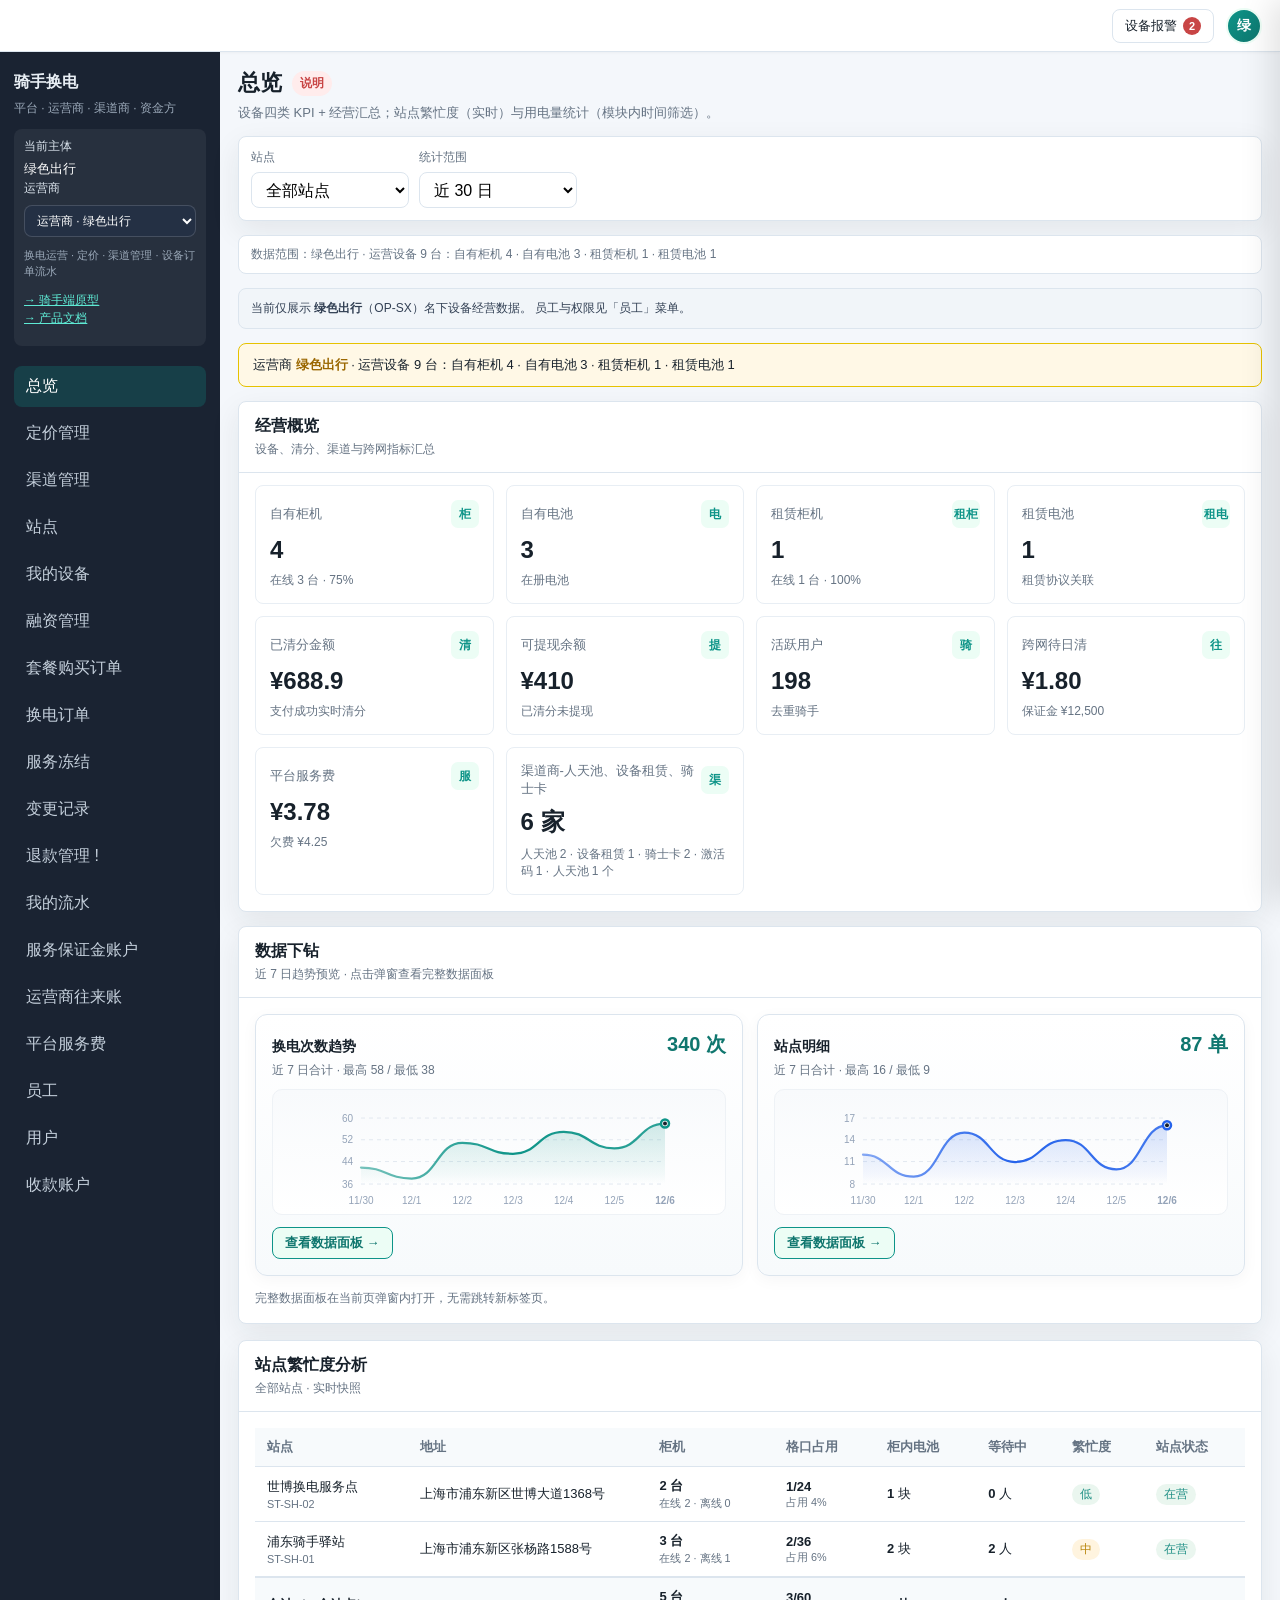
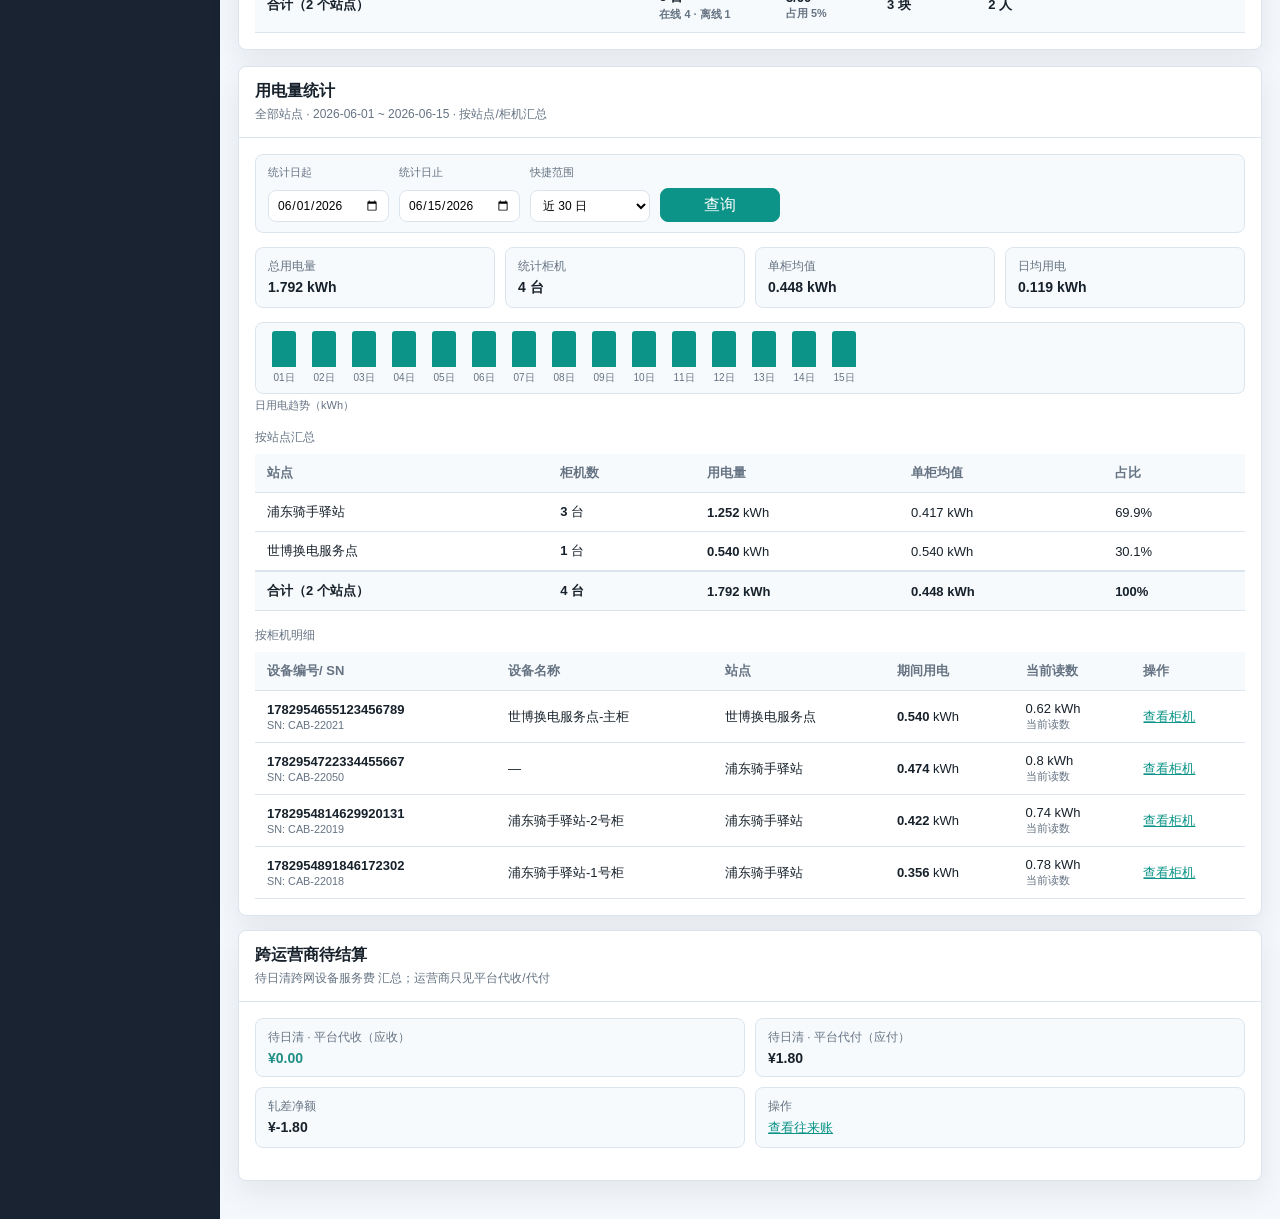
==== commit 4e4d70f5: "文档与原型全量同步：方案乙、四渠道模式、融资台账。 - 骑手端方案乙（定位匹配/多OP选择）与运营商归属模型 - 移除直租轨道，保留融资管理+放款申请 - PRD §2.3 四渠道模式概览；功能结构/" ====
--- a/docs/index.html
+++ b/docs/index.html
@@ -4,336 +4,8 @@
   <meta charset="utf-8">
   <meta name="viewport" content="width=device-width, initial-scale=1">
   <title>骑手换电 · 平台/运营商/渠道商/资金方后台</title>
-  <style>
-    :root {
-      --bg: #f4f7fb; --surface: #fff; --surface-soft: #f7fafc; --ink: #17212b; --muted: #657383;
-      --line: #dce5ee; --brand: #0d9488; --brand-dark: #0f766e; --brand-soft: #ecfdf5;
-      --green: #1f8f85; --red: #c84545; --radius: 8px; --shadow: 0 10px 30px rgba(22, 33, 43, .08);
-    }
-    * { box-sizing: border-box; }
-    body { margin: 0; font-family: "Microsoft YaHei", "PingFang SC", Arial, sans-serif; color: var(--ink); background: var(--bg); }
-    button, select, input { font: inherit; }
-    button { cursor: pointer; }
-    .app { display: grid; grid-template-columns: 220px 1fr; grid-template-rows: 52px 1fr; min-height: 100vh; }
-    .global-header {
-      grid-column: 1 / -1; display: flex; align-items: center; justify-content: flex-end; gap: 14px;
-      padding: 0 18px; background: var(--surface); border-bottom: 1px solid var(--line);
-      box-shadow: 0 1px 3px rgba(22, 33, 43, .04); z-index: 30;
-    }
-    .global-header-actions { display: flex; align-items: center; gap: 12px; position: relative; }
-    .device-alert-link {
-      display: inline-flex; align-items: center; gap: 6px; height: 34px; padding: 0 12px;
-      border: 1px solid var(--line); border-radius: var(--radius); background: #fff;
-      color: var(--ink); font-size: 13px; cursor: pointer;
-    }
-    .device-alert-link:hover { border-color: var(--brand); color: var(--brand-dark); background: var(--brand-soft); }
-    .alert-badge {
-      display: inline-block; min-width: 18px; height: 18px; padding: 0 5px; border-radius: 999px;
-      background: var(--red); color: #fff; font-size: 11px; font-weight: 700; line-height: 18px; text-align: center;
-    }
-    .user-avatar-btn {
-      width: 36px; height: 36px; border-radius: 50%; border: 2px solid var(--brand-soft);
-      background: linear-gradient(135deg, var(--brand) 0%, var(--brand-dark) 100%);
-      color: #fff; font-size: 14px; font-weight: 700; cursor: pointer; padding: 0;
-    }
-    .user-avatar-btn:hover { box-shadow: 0 0 0 3px rgba(13, 148, 136, .15); }
-    .user-menu {
-      display: none; position: absolute; top: calc(100% + 8px); right: 0; width: min(280px, calc(100vw - 24px));
-      background: var(--surface); border: 1px solid var(--line); border-radius: var(--radius);
-      box-shadow: var(--shadow); z-index: 40; overflow: hidden;
-    }
-    .user-menu.open { display: block; }
-    .user-menu-head { padding: 14px 16px; border-bottom: 1px solid var(--line); background: var(--surface-soft); }
-    .user-menu-head strong { display: block; font-size: 15px; margin-bottom: 4px; }
-    .user-menu-head span { display: block; font-size: 12px; color: var(--muted); line-height: 1.5; }
-    .user-menu-body { padding: 10px 16px; font-size: 13px; color: var(--muted); line-height: 1.6; }
-    .user-menu-body dt { font-weight: 600; color: var(--ink); margin-top: 8px; }
-    .user-menu-body dt:first-child { margin-top: 0; }
-    .user-menu-body dd { margin: 2px 0 0; }
-    .user-menu-foot { padding: 10px 12px; border-top: 1px solid var(--line); display: flex; justify-content: flex-end; }
-    .sidebar { background: #1a2332; color: #e8eef4; padding: 20px 14px; grid-row: 2; }
-    .brand strong { display: block; font-size: 16px; }
-    .brand span, .tenant { font-size: 12px; color: #9aa8b8; line-height: 1.5; margin-top: 6px; display: block; }
-    .tenant { margin-top: 12px; padding: 8px 10px; background: rgba(255,255,255,.06); border-radius: var(--radius); color: #dce5ee; }
-    .tenant em { display: block; font-style: normal; color: #fff; font-size: 13px; margin-top: 4px; }
-    .nav { display: grid; gap: 6px; margin-top: 20px; }
-    .nav button {
-      border: none; background: transparent; color: #c5d0dc; text-align: left;
-      padding: 10px 12px; border-radius: var(--radius);
-    }
-    .nav button.active { background: rgba(13, 148, 136, .25); color: #fff; }
-    .main { padding: 16px 18px 24px; min-width: 0; grid-row: 2; }
-    .topbar { display: flex; justify-content: space-between; align-items: flex-start; gap: 12px; margin-bottom: 14px; }
-    .topbar-title-row { display: flex; align-items: center; gap: 10px; flex-wrap: wrap; }
-    .topbar h1 { margin: 0; font-size: 22px; }
-    .topbar p { margin: 6px 0 0; color: var(--muted); font-size: 13px; }
-    .page-module-note { flex-shrink: 0; }
-    .note-section { margin-bottom: 16px; }
-    .note-section:last-child { margin-bottom: 0; }
-    .note-section h4 { margin: 0 0 6px; font-size: 14px; color: var(--text); }
-    .filters {
-      display: none; grid-template-columns: repeat(auto-fill, minmax(148px, 1fr)); gap: 10px;
-      padding: 12px; background: var(--surface); border: 1px solid var(--line); border-radius: var(--radius);
-      margin-bottom: 14px; box-shadow: var(--shadow);
-    }
-    .filters.visible { display: grid; }
-    .field { display: grid; gap: 6px; min-width: 0; }
-    .field.pf-actions { align-self: end; }
-    .field.pf-actions .btn { width: 100%; min-width: 96px; }
-    .field label { font-size: 12px; color: var(--muted); }
-    .field select, .field input {
-      height: 36px; border: 1px solid var(--line); border-radius: var(--radius);
-      padding: 0 10px; background: #fff; width: 100%; min-width: 0;
-    }
-    .scope-hint {
-      font-size: 12px; color: var(--muted); margin-bottom: 14px; padding: 10px 12px;
-      background: var(--surface); border: 1px solid var(--line); border-radius: var(--radius);
-    }
-    .kpi-grid { display: grid; grid-template-columns: repeat(4, minmax(130px, 1fr)); gap: 12px; margin-bottom: 14px; }
-    .kpi-grid.in-panel { margin-bottom: 0; }
-    .overview-kpi-panel .panel-body { padding-top: 12px; }
-    .overview-kpi-panel .kpi { box-shadow: none; border-color: #e8eef4; }
-    .kpi { background: var(--surface); border: 1px solid var(--line); border-radius: var(--radius); padding: 14px; box-shadow: var(--shadow); }
-    .kpi-head { display: flex; justify-content: space-between; align-items: center; font-size: 13px; color: var(--muted); }
-    .kpi-head-actions { display: inline-flex; align-items: center; gap: 8px; }
-    .kpi-icon { width: 28px; height: 28px; border-radius: 7px; background: var(--brand-soft); color: var(--brand); display: grid; place-items: center; font-size: 12px; font-weight: 700; }
-    .kpi-value { font-size: 24px; font-weight: 700; margin-top: 8px; }
-    .kpi-sub { font-size: 12px; color: var(--muted); margin-top: 8px; }
-    .module-note { border: none; background: #ffecec; color: var(--red); font-size: 12px; font-weight: 700; padding: 4px 8px; border-radius: 999px; }
-    .panel { background: var(--surface); border: 1px solid var(--line); border-radius: var(--radius); box-shadow: var(--shadow); margin-bottom: 14px; }
-    .panel-head { padding: 14px 16px; border-bottom: 1px solid var(--line); display: flex; justify-content: space-between; align-items: center; gap: 12px; flex-wrap: wrap; }
-    .panel-head h2 { margin: 0; font-size: 16px; }
-    .panel-head span { display: block; margin-top: 4px; font-size: 12px; color: var(--muted); }
-    .panel-body { padding: 16px; overflow-x: auto; }
-    .view { display: none; }
-    .view.active { display: block; }
-    .tabs { display: flex; gap: 8px; flex-wrap: wrap; }
-    .tabs button { height: 32px; padding: 0 12px; border: 1px solid var(--line); border-radius: var(--radius); background: #fff; color: var(--muted); }
-    .tabs button.active { background: var(--brand-soft); border-color: var(--brand); color: var(--brand-dark); font-weight: 600; }
-    .page-with-tabs { display: grid; grid-template-columns: 168px minmax(0, 1fr); gap: 14px; align-items: start; margin-bottom: 14px; }
-    .tab-sidebar { display: flex; flex-direction: column; gap: 2px; padding: 8px; background: var(--surface); border: 1px solid var(--line); border-radius: var(--radius); box-shadow: var(--shadow); position: sticky; top: 16px; }
-    .tab-sidebar button { width: 100%; min-height: 36px; padding: 8px 12px; border: none; border-radius: 6px; background: transparent; color: var(--muted); text-align: left; font-size: 13px; line-height: 1.35; cursor: pointer; }
-    .tab-sidebar button:hover { background: var(--surface-soft); color: var(--ink); }
-    .tab-sidebar button.active { background: var(--brand-soft); color: var(--brand-dark); font-weight: 600; }
-    .tab-content { min-width: 0; display: grid; gap: 14px; }
-    .tab-content-nested { display: grid; grid-template-columns: 148px minmax(0, 1fr); gap: 12px; align-items: start; }
-    table { width: 100%; border-collapse: collapse; font-size: 13px; min-width: 640px; }
-    th, td { padding: 10px 12px; border-bottom: 1px solid var(--line); text-align: left; white-space: nowrap; }
-    th { color: var(--muted); font-weight: 600; background: var(--surface-soft); }
-    .tag { display: inline-block; padding: 2px 8px; border-radius: 999px; font-size: 12px; background: #eaf6ef; color: var(--green); }
-    .tag.warn { background: #fff4df; color: #b8860b; }
-    .tag.risk { background: #ffecec; color: var(--red); }
-    .tag.neutral { background: #eef2f6; color: var(--muted); }
-    .note-mask { position: fixed; inset: 0; background: rgba(15,23,42,.42); z-index: 60; display: none; }
-    .note-mask.open { display: block; }
-    .note-modal {
-      position: fixed; left: 50%; top: 50%; transform: translate(-50%, -50%);
-      width: min(520px, calc(100vw - 32px)); background: var(--surface); border-radius: var(--radius);
-      box-shadow: var(--shadow); z-index: 61; display: none;
-      max-height: calc(100vh - 32px); overflow: hidden;
-    }
-    .note-modal.open { display: grid; grid-template-rows: auto minmax(0, 1fr); }
-    .note-head { padding: 14px 16px; border-bottom: 1px solid var(--line); display: flex; justify-content: space-between; align-items: center; flex-shrink: 0; }
-    .note-head h3 { margin: 0; font-size: 16px; }
-    .note-body { padding: 16px; font-size: 14px; line-height: 1.7; overflow-y: auto; min-height: 0; }
-    .note-modal:has(.form-actions) .note-body { display: flex; flex-direction: column; padding: 0; overflow: hidden; }
-    .note-modal:has(.form-actions) .note-body > form { flex: 1; overflow-y: auto; padding: 16px; min-height: 0; }
-    .note-modal:has(.form-actions) .form-actions {
-      flex-shrink: 0; margin-top: 0; padding: 12px 16px;
-      border-top: 1px solid var(--line); background: var(--surface);
-    }
-    .qr-preview {
-      width: 168px; height: 168px; padding: 10px; background: #fff; border: 1px solid var(--line);
-      border-radius: 8px; display: grid; grid-template-columns: repeat(11, 1fr); grid-template-rows: repeat(11, 1fr); gap: 1px;
-      box-shadow: inset 0 0 0 1px #f0f0f0;
-    }
-    .qr-preview span { display: block; background: #fff; border-radius: 1px; }
-    .qr-preview span.on { background: #111; }
-    .btn { height: 34px; padding: 0 14px; border: 1px solid var(--line); border-radius: var(--radius); background: #fff; }
-    .btn.primary { background: var(--brand); border-color: var(--brand); color: #fff; }
-    .link-btn { border: none; background: none; color: var(--brand); padding: 0; font-size: 13px; text-decoration: underline; cursor: pointer; }
-    .drill-grid { display: grid; grid-template-columns: repeat(2, minmax(0, 1fr)); gap: 14px; }
-    .inter-op-charts { display: grid; grid-template-columns: repeat(3, minmax(0, 1fr)); gap: 14px; margin-bottom: 14px; }
-    @media (max-width: 960px) { .inter-op-charts { grid-template-columns: 1fr; } }
-    .drill-card {
-      padding: 16px; border: 1px solid var(--line); border-radius: 12px;
-      background: linear-gradient(180deg, #fff 0%, var(--surface-soft) 100%);
-      box-shadow: 0 4px 16px rgba(22, 33, 43, .04);
-    }
-    .drill-card-head { display: flex; justify-content: space-between; align-items: baseline; gap: 8px; margin-bottom: 4px; }
-    .drill-card-head strong { font-size: 14px; }
-    .drill-card-sum { font-size: 20px; font-weight: 700; color: var(--brand-dark); }
-    .drill-card-sub { font-size: 12px; color: var(--muted); margin-bottom: 8px; }
-    .spark-chart-wrap {
-      margin-top: 10px; padding: 10px 6px 2px; border-radius: 10px;
-      background: linear-gradient(180deg, #f8fafc 0%, #fff 100%);
-      border: 1px solid #eef2f6;
-    }
-    .spark-chart { display: block; width: 100%; height: 112px; }
-    .spark-chart .spark-grid { stroke: #e2e8f0; stroke-width: 1; stroke-dasharray: 4 4; }
-    .spark-chart .spark-axis { fill: #94a3b8; font-size: 10px; font-family: inherit; }
-    .spark-chart .spark-line { fill: none; stroke-width: 2.25; stroke-linecap: round; stroke-linejoin: round; }
-    .spark-chart .spark-dot { fill: #fff; stroke-width: 2; opacity: 0; transition: opacity .15s; }
-    .spark-chart-wrap:hover .spark-dot { opacity: 1; }
-    .spark-chart .spark-dot-last { opacity: 1; stroke-width: 2.5; r: 4; }
-    .spark-chart .spark-dot-last-inner { fill: currentColor; opacity: 1; r: 2; }
-    .drill-open-btn {
-      margin-top: 12px; height: 32px; padding: 0 12px; border: 1px solid var(--brand);
-      border-radius: var(--radius); background: var(--brand-soft); color: var(--brand-dark);
-      font-size: 13px; font-weight: 600; cursor: pointer;
-    }
-    .drill-open-btn:hover { background: #d1fae5; }
-    .data-panel-mask { z-index: 70; backdrop-filter: blur(2px); }
-    .data-panel-modal {
-      position: fixed; left: 50%; top: 50%; transform: translate(-50%, -50%);
-      width: min(1120px, calc(100vw - 40px)); height: min(86vh, 780px);
-      background: #f8fafc; border-radius: 16px;
-      box-shadow: 0 32px 80px rgba(15, 23, 42, .28), 0 0 0 1px rgba(15, 23, 42, .06);
-      z-index: 71; display: none; grid-template-rows: auto 1fr; overflow: hidden;
-      animation: dpModalIn .24s ease;
-    }
-    @keyframes dpModalIn {
-      from { opacity: 0; transform: translate(-50%, -48%) scale(.98); }
-      to { opacity: 1; transform: translate(-50%, -50%) scale(1); }
-    }
-    .data-panel-modal.open { display: grid; }
-    .data-panel-modal .note-head {
-      padding: 14px 18px; border-bottom: 1px solid #e2e8f0;
-      background: linear-gradient(135deg, #0f766e 0%, #0d9488 55%, #14b8a6 100%);
-      color: #fff;
-    }
-    .data-panel-modal .note-head h3 { margin: 0; font-size: 17px; font-weight: 600; color: #fff; }
-    .data-panel-sub { margin: 4px 0 0; font-size: 12px; color: rgba(255,255,255,.82); font-weight: 400; }
-    .data-panel-close {
-      width: 34px; height: 34px; padding: 0; border-radius: 8px;
-      border: 1px solid rgba(255,255,255,.28); background: rgba(255,255,255,.12); color: #fff;
-      font-size: 18px; line-height: 1;
-    }
-    .data-panel-close:hover { background: rgba(255,255,255,.22); }
-    .data-panel-body { padding: 0; overflow: hidden; min-height: 0; background: #f8fafc; }
-    .data-panel-body iframe { width: 100%; height: 100%; border: none; display: block; background: #f8fafc; }
-    .drawer-mask { position: fixed; inset: 0; background: rgba(15,23,42,.38); z-index: 50; display: none; }
-    .drawer-mask.open { display: block; }
-    .drawer {
-      position: fixed; top: 0; right: 0; width: min(520px, 100vw); height: 100vh;
-      background: var(--surface); box-shadow: -8px 0 32px rgba(0,0,0,.12); z-index: 51;
-      transform: translateX(100%); transition: transform .22s ease; display: grid; grid-template-rows: auto 1fr;
-    }
-    .drawer.open { transform: translateX(0); }
-    .drawer-head { padding: 16px 18px; border-bottom: 1px solid var(--line); display: flex; justify-content: space-between; align-items: flex-start; gap: 12px; }
-    .drawer-head h3 { margin: 0; font-size: 17px; }
-    .drawer-head p { margin: 6px 0 0; font-size: 12px; color: var(--muted); }
-    .drawer-body { padding: 16px 18px 24px; overflow-y: auto; }
-    .detail-grid { display: grid; grid-template-columns: repeat(2, 1fr); gap: 10px; margin-bottom: 16px; }
-    .detail-item { background: var(--surface-soft); border: 1px solid var(--line); border-radius: var(--radius); padding: 10px 12px; font-size: 12px; }
-    .detail-item span { display: block; color: var(--muted); margin-bottom: 4px; }
-    .detail-item strong { font-size: 14px; }
-    .usage-bar { height: 8px; background: #eef2f6; border-radius: 999px; overflow: hidden; margin: 8px 0 4px; }
-    .usage-bar i { display: block; height: 100%; background: var(--brand); border-radius: 999px; }
-    .sub-table { margin-top: 8px; }
-    .sub-table th { font-size: 12px; }
-    .role-select { width: 100%; margin-top: 8px; height: 32px; border-radius: var(--radius); border: 1px solid rgba(255,255,255,.15); background: #243044; color: #fff; padding: 0 8px; }
-    .tree-hint { font-size: 11px; color: #9aa8b8; margin-top: 10px; line-height: 1.5; }
-    .perm-banner {
-      font-size: 12px; color: var(--brand-dark); background: var(--brand-soft); border: 1px solid #99f6e4;
-      border-radius: var(--radius); padding: 10px 12px; margin-bottom: 14px; line-height: 1.6;
-    }
-    .nav button.nav-sub-profit,
-    .nav button.nav-day-pool { border: 1px solid rgba(45, 212, 191, .45); }
-    .nav button.nav-sub-profit.active,
-    .nav button.nav-day-pool.active { border-color: #5eead4; box-shadow: inset 0 0 0 1px #5eead4; }
-    .platform-price-banner {
-      background: #fff8e6; border: 1px solid #e6c200; border-radius: var(--radius);
-      padding: 12px 14px; margin-bottom: 14px; font-size: 13px;
-    }
-    .platform-price-banner strong { color: #9a6700; }
-    .fee-platform { color: #9a6700; font-weight: 700; background: #fff8e6; padding: 2px 6px; border-radius: 4px; }
-    .pool-warn-banner {
-      font-size: 13px; color: #7c2d12; background: #fff7ed; border: 1px solid #fdba74;
-      border-radius: var(--radius); padding: 12px 14px; margin-bottom: 14px; line-height: 1.6;
-    }
-    .pool-warn-banner strong { color: #c2410c; }
-    .pool-hero {
-      background: linear-gradient(135deg, #ecfdf5 0%, #f0fdfa 100%);
-      border: 2px solid var(--brand); border-radius: var(--radius); padding: 16px 18px; margin-bottom: 14px;
-    }
-    .pool-hero h2 { margin: 0 0 6px; font-size: 18px; color: var(--brand-dark); }
-    .pool-hero p { margin: 0; font-size: 13px; color: var(--muted); line-height: 1.6; }
-    .stat-pills { display: flex; flex-wrap: wrap; gap: 8px; margin-top: 10px; }
-    .stat-pill {
-      font-size: 12px; padding: 6px 10px; border-radius: 999px; background: var(--surface-soft);
-      border: 1px solid var(--line); color: var(--ink);
-    }
-    .stat-pill strong { color: var(--brand-dark); }
-    .sub-profit-hero {
-      background: linear-gradient(135deg, #ecfdf5 0%, #f0fdfa 100%);
-      border: 2px solid var(--brand); border-radius: var(--radius); padding: 16px 18px; margin-bottom: 14px;
-    }
-    .sub-profit-hero h2 { margin: 0 0 6px; font-size: 18px; color: var(--brand-dark); }
-    .sub-profit-hero p { margin: 0; font-size: 13px; color: var(--muted); line-height: 1.6; }
-    .own-scope-banner {
-      font-size: 12px; color: #334155; background: #f1f5f9; border: 1px solid var(--line);
-      border-radius: var(--radius); padding: 10px 12px; margin-bottom: 14px; line-height: 1.6;
-    }
-    .privacy-banner {
-      font-size: 12px; color: #7c2d12; background: #fff7ed; border: 1px solid #fdba74;
-      border-radius: var(--radius); padding: 10px 12px; margin-bottom: 12px; line-height: 1.6;
-    }
-    .panel-sub-orders .panel-head { background: linear-gradient(90deg, #ecfdf5, #fff); }
-    .orders-table-wrap { overflow-x: auto; }
-    .site-stats-table .site-stats-total td {
-      background: var(--surface-soft); font-weight: 600; border-top: 2px solid var(--line);
-    }
-    .device-chips { display: flex; flex-wrap: wrap; gap: 4px; max-width: 220px; white-space: normal; }
-    .device-chip {
-      display: inline-block; padding: 2px 8px; border-radius: 4px; font-size: 11px;
-      background: var(--surface-soft); border: 1px solid var(--line); color: var(--ink);
-    }
-    .rent-gap-banner {
-      font-size: 13px; color: #7c2d12; background: #fff7ed; border: 1px solid #fdba74;
-      border-radius: var(--radius); padding: 12px 14px; margin-bottom: 14px; line-height: 1.6;
-    }
-    .rent-gap-banner strong { color: #c2410c; }
-    .pay-mode { font-size: 12px; color: var(--muted); }
-    .swap-log { margin-top: 12px; padding-top: 12px; border-top: 1px solid var(--line); }
-    .swap-log summary { cursor: pointer; font-size: 13px; font-weight: 600; color: var(--brand-dark); list-style: none; }
-    .swap-log summary::-webkit-details-marker { display: none; }
-    .log-timeline { margin-top: 10px; display: grid; gap: 6px; max-height: 280px; overflow-y: auto; }
-    .refund-steps-mini { display: flex; gap: 3px; align-items: center; margin-top: 4px; }
-    .refund-steps-mini i { width: 7px; height: 7px; border-radius: 50%; background: var(--border); display: inline-block; }
-    .refund-steps-mini i.done { background: #52c41a; }
-    .refund-steps-mini i.cur { background: #1677ff; }
-    .refund-steps-mini i.fail { background: #ff4d4f; }
-    .refund-detail-steps { display: grid; gap: 10px; margin: 12px 0 16px; }
-    .refund-detail-steps .rs-item { display: flex; gap: 10px; align-items: flex-start; font-size: 13px; }
-    .refund-detail-steps .rs-dot { width: 10px; height: 10px; border-radius: 50%; margin-top: 4px; flex-shrink: 0; background: var(--border); }
-    .refund-detail-steps .rs-item.done .rs-dot { background: #52c41a; }
-    .refund-detail-steps .rs-item.cur .rs-dot { background: #1677ff; }
-    .refund-detail-steps .rs-item.fail .rs-dot { background: #ff4d4f; }
-    .refund-detail-steps .rs-item.pending .rs-dot { background: var(--border); }
-    .log-item {
-      display: grid; grid-template-columns: 58px 76px 1fr; gap: 8px; align-items: start;
-      font-size: 12px; line-height: 1.5; padding: 8px 10px; background: #fafbfc;
-      border-radius: 6px; border-left: 3px solid var(--line);
-    }
-    .log-item.user { border-left-color: #3b82f6; }
-    .log-item.req { border-left-color: #8b5cf6; }
-    .log-item.dev { border-left-color: var(--brand); }
-    .log-item.warn { border-left-color: #f59e0b; background: #fffbeb; }
-    .log-item.fail { border-left-color: var(--red); background: #fff5f5; }
-    .log-item .log-type { font-size: 11px; color: var(--muted); font-weight: 600; }
-    .log-item .log-time { font-size: 11px; color: var(--muted); font-variant-numeric: tabular-nums; }
-    .form-grid { display: grid; gap: 12px; }
-    .form-grid label { display: grid; gap: 6px; font-size: 12px; color: var(--muted); }
-    .form-grid input, .form-grid select { height: 36px; border: 1px solid var(--line); border-radius: var(--radius); padding: 0 10px; }
-    #channelPartnerForm.form-grid { grid-template-columns: 1fr 1fr; align-items: start; }
-    #channelPartnerForm .form-span-2 { grid-column: 1 / -1; }
-    #channelPartnerForm .card-sku-pricing table input { height: 32px; width: 100%; max-width: 120px; }
-    #channelPartnerForm .card-sku-pricing th, #channelPartnerForm .card-sku-pricing td { border-bottom: 1px solid var(--line); }
-    .form-actions { display: flex; justify-content: flex-end; gap: 8px; margin-top: 16px; }
-    .row-actions { display: flex; gap: 8px; flex-wrap: wrap; }
-    @media (max-width: 1100px) { .kpi-grid { grid-template-columns: repeat(2, 1fr); } }
-  </style>
+  <link rel="stylesheet" href="css/app.css">
+
 </head>
 <body>
   <div class="app">
@@ -350,7 +22,7 @@
         <p class="tree-hint" id="treeHint">运营商 · 换电运营与定价</p>
         <p class="tree-hint" style="margin-top:6px">
           <a href="mobile/index.html" style="color:#5eead4;font-size:12px">→ 骑手端原型</a><br>
-          <a href="docs/index.html" target="_blank" rel="noopener" style="color:#5eead4;font-size:12px">→ 产品文档</a>
+          <a href="docs/index.html" id="navDocsLink" target="_blank" rel="noopener" style="color:#5eead4;font-size:12px">→ 产品文档</a>
         </p>
       </div>
       <nav class="nav" id="nav"></nav>
@@ -654,11063 +326,7 @@
       <iframe id="dataPanelFrame" title="数据面板" loading="lazy"></iframe>
     </div>
   </div>
-  <script>
-    const PLATFORM_OPS_SHARE = 0;
-    const DEFAULT_PLATFORM_FEE_RATE = 0.01;
-    const PLATFORM_FEE_RATE = DEFAULT_PLATFORM_FEE_RATE;
-
-    /** 个人用户付费分佣：平台抽成 + 运营商净额（可按运营商配置不同比例） */
-    function formatFeeRatePct(rate) {
-      const pct = rate * 100;
-      return (pct % 1 === 0 ? pct.toFixed(0) : pct.toFixed(2).replace(/0+$/, "").replace(/\.$/, "")) + "%";
-    }
-
-    function operatorPlatformFeeConfig(operatorId) {
-      return operatorPlatformFeeRates[operatorId] || {
-        cEndRate: DEFAULT_PLATFORM_FEE_RATE,
-        bEndRate: DEFAULT_PLATFORM_FEE_RATE,
-        effectiveFrom: "—",
-        status: "生效",
-        updatedAt: "—",
-        updatedBy: "平台默认",
-        remark: "未单独配置，使用默认 1%"
-      };
-    }
-
-    function operatorCEndFeeRate(operatorId) {
-      return operatorPlatformFeeConfig(operatorId).cEndRate;
-    }
-
-    function operatorBEndFeeRate(operatorId) {
-      return operatorPlatformFeeConfig(operatorId).bEndRate;
-    }
-
-    function operatorFeeRateSummary(operatorId) {
-      const cfg = operatorPlatformFeeConfig(operatorId);
-      if (cfg.cEndRate === cfg.bEndRate) return formatFeeRatePct(cfg.cEndRate);
-      return `C ${formatFeeRatePct(cfg.cEndRate)} / B ${formatFeeRatePct(cfg.bEndRate)}`;
-    }
-
-    function calcPersonalPaymentSplit(allocatable, operatorId) {
-      const rate = operatorId ? operatorCEndFeeRate(operatorId) : DEFAULT_PLATFORM_FEE_RATE;
-      const platformShare = Math.round(allocatable * rate * 1000) / 1000;
-      const operatorShare = Math.round((allocatable - platformShare) * 1000) / 1000;
-      const platformPct = Math.round(rate * 10000) / 100;
-      const operatorPct = Math.round((100 - platformPct) * 1000) / 1000;
-      return { platformShare, operatorShare, platformPct, operatorPct };
-    }
-
-    function splitPctLabel(operatorId) {
-      const sp = calcPersonalPaymentSplit(100, operatorId);
-      return `平台${sp.platformPct}% + 运营商${sp.operatorPct}%`;
-    }
-
-    function calcPlatformFeeAmount(basePrice, operatorId, trigger) {
-      const rate = (trigger === "确认消耗" || trigger === "consume") ? operatorBEndFeeRate(operatorId) : operatorCEndFeeRate(operatorId);
-      return Math.round(basePrice * rate * 1000) / 1000;
-    }
-    const l1UnifiedPricing = { cabinetFee: 0.5, batteryFee: 0.1, effectiveFrom: "2026-01-01", status: "生效", updatedAt: "2026-01-01", updatedBy: "平台管理员" };
-    /** 平台统一人天标准日值：B 端 1% 计提基数；亦为运营商面向渠道商的默认批发价（运营商可改） */
-    const platformStandardDayPrice = { price: 8.5, effectiveFrom: "2026-01-01", status: "生效", updatedAt: "2026-01-01", updatedBy: "平台管理员" };
-    function platformAccrualDayPrice() { return platformStandardDayPrice.price; }
-    /** 额度池规则：平台统一，全池一致 */
-    const POOL_CONTRACT_RULES = {
-      deductMode: "换电或持电池确认", activationMode: "分配即开通", poolExpiryRefund: "不退",
-      deductModeKey: "swap_or_battery_confirm", activationModeKey: "on_allocate", poolExpiryRefundKey: "none"
-    };
-    function userHasActivePersonalPackage(phone) {
-      const digits = (phone || "").replace(/\D/g, "");
-      const u = users.find(x => {
-        const p = (x.phone || "").replace(/\D/g, "");
-        return digits && (p.endsWith(digits.slice(-4)) || p === digits);
-      });
-      if (!u || u.poolId) return false;
-      if (u.serviceState === "已冻结") return false;
-      if (u.serviceState === "中途完结") return false;
-      if ((u.pkg || "").includes("人天池")) return false;
-      return !u.serviceState || u.serviceState === "服务中";
-    }
-    function recycleChannelRiderToPool(rider, reason, operatorLabel) {
-      const pool = dayPools.find(p => p.id === rider.poolId);
-      const days = rider.remainingDays || 0;
-      if (pool && days > 0) {
-        pool.availableDays += days;
-        pool.balancePct = Math.round(pool.availableDays / pool.totalDays * 1000) / 10;
-        appendPoolLedger(pool, "收回入账", days, rider.id, reason);
-        dayPoolAllocationLogs.unshift({
-          id: "AL-" + Date.now().toString().slice(-4), poolId: pool.id, riderId: rider.id, riderName: rider.name,
-          type: "收回", days, time: new Date().toISOString().slice(0, 16).replace("T", " "),
-          operator: operatorLabel || "渠道商管理员", poolBalanceAfter: pool.availableDays, remark: reason
-        });
-      }
-      rider.allocatedDays = rider.usedDays || 0;
-      rider.remainingDays = 0;
-      rider.quotaStatus = "已收回";
-      rider.todayEligibility = "已回池";
-    }
-    const INTER_OP_CLEAR_TIME = "23:59:59";
-    const PAY_ARCH = "B";
-    const PAYEE_OPERATOR = "绿色出行";
-    const DATA_PANEL_PATH = "data-panel/index.html";
-    const PAYEE_MCH = { wx: "1900000123***", ali: "2088123456***" };
-    const PLATFORM = { id: "PLATFORM", name: "智格超能" };
-    const ENT = {
-      platform: { id: "PLATFORM", name: "智格超能" },
-      operator: { id: "OP-SX", name: PAYEE_OPERATOR },
-      channel: { id: "CH-SF", name: "顺丰同城渠道" },
-      leasing: { id: "LEASE-HD", name: "华东设备租赁公司" }
-    };
-
-    const CHANNEL_REGISTRY = {
-      "CH-SF": { id: "CH-SF", name: "顺丰同城渠道", settlementMode: "人天池", logo: "🚚", tree: "向运营商采购人天额度 · 团队登记 · 预占确认消耗" },
-      "CH-CARD": { id: "CH-CARD", name: "骑士卡渠道", settlementMode: "卡差价", logo: "🟡", tree: "推广链接 · 用户直购 · 渠道标记 · 佣金结算" },
-      "CH-RENT": { id: "CH-RENT", name: "京东物流租赁渠道", settlementMode: "设备租赁", logo: "🔴", tree: "租赁设备+月租 · 白名单用户 · 免 C 端购套餐" }
-    };
-    const CHANNEL_NAV = {
-      "CH-SF": ["overview", "channelSettlement", "dayPool", "orderAudit", "channelCredit", "employees"],
-      "CH-CARD": ["overview", "channelSettlement", "channelLinks", "channelOrders", "commissionStatement", "orderAudit"],
-      "CH-RENT": ["overview", "channelSettlement", "rentPool", "rentDevices", "leaseBatteryHold", "leaseWhitelist", "orderAudit", "channelCredit", "employees"]
-    };
-
-    const ROLE = {
-      platform: { name: ENT.platform.name, type: "平台管理员", tree: "用户/订单/设备/渠道/流水 · 运营商治理 · 跨网统价" },
-      operator: { name: ENT.operator.name, type: "运营商", tree: "换电运营 · 定价 · 渠道管理 · 设备订单流水" },
-      channel: { name: ENT.channel.name, type: "渠道商", tree: "单运营商签约 · 三种结算模式 · 渠道信用额度 · 团队登记" },
-      leasing: { name: ENT.leasing.name, type: "设备租赁公司", tree: "出租设备 · 协议与承租方还款 · 须平台绑定运营商" }
-    };
-    const NAV = {
-      platform: ["overview", "platformUsers", "platformOrders", "platformDevices", "platformChannels", "platformFlows", "platformAccounts", "operators", "platformLeasing", "operatorCreditEval", "orderAudit", "depositManage", "l1Pricing"],
-      operator: ["overview", "pricing", "channelSales", "sites", "devices", "leaseAgreements", "leaseRent", "orderPackage", "orderSwap", "orderFreeze", "orderEnd", "orderAudit", "refundManage", "flows", "depositAccount", "interOp", "platformFee", "employees", "users", "accounts"],
-      channel: ["overview", "channelSettlement", "dayPool", "channelCredit", "employees"],
-      leasing: ["overview", "employees", "leaseAgreements", "leaseCollect", "accounts"]
-    };
-    const NAV_LABEL = {
-      overview: "总览", employees: "员工", sites: "站点", devices: "我的设备",
-      orderPackage: "套餐购买订单", orderSwap: "换电订单", orderFreeze: "服务冻结", orderEnd: "用户退款", orderAudit: "变更记录", refundManage: "退款管理",
-      flows: "我的流水", users: "用户",
-      leaseAgreements: "协议与设备", leaseCollect: "租金收缴", leaseRent: "月租金",
-      accounts: "收款账户", dayPool: "人天额度池", channelSettlement: "结算模式说明", channelCredit: "渠道信用额度",
-      channelLinks: "套餐与链接", channelOrders: "购卡记录", commissionStatement: "佣金对账", rentPool: "月租账单", rentDevices: "租赁设备", leaseBatteryHold: "电池持有", leaseWhitelist: "白名单用户",
-      pricing: "定价管理", channelSales: "渠道管理", depositAccount: "服务保证金账户", interOp: "运营商往来账", platformFee: "平台服务费",
-      operators: "运营商管理", platformLeasing: "租赁公司", operatorCreditEval: "运营商信用评估", depositManage: "保证金管理", deviceBinding: "设备绑定", l1Pricing: "平台统价",
-      platformUsers: "用户管理", platformOrders: "订单管理", platformDevices: "设备管理",
-      platformChannels: "渠道商管理", platformFlows: "流水管理", platformAccounts: "平台账户"
-    };
-
-    const ENTITY_ROLE = { "OP-SX": "operator", "CH-SF": "channel", "CH-CARD": "channel", "CH-RENT": "channel", "LEASE-HD": "leasing", "LEASE-HS": "leasing", "OP-HZ": "operator" };
-
-    const PERM_VIEW_MAP = {
-      "overview.view": ["overview"],
-      "sites.view": ["sites"], "sites.edit": ["sites"],
-      "devices.view": ["devices"], "devices.edit": ["devices"],
-      "orders.view": ["orderPackage", "orderSwap", "orderFreeze", "orderEnd", "orderAudit", "refundManage"],
-      "orders.audit": ["orderPackage", "orderFreeze", "orderEnd", "refundManage"],
-      "refunds.view": ["refundManage"], "refunds.audit": ["refundManage"],
-      "flows.view": ["flows"],
-      "users.view": ["users"],
-      "employees.view": ["employees"], "employees.edit": ["employees"],
-      "lease.view": ["leaseAgreements", "leaseRent"],
-      "lease.rent": ["leaseRent"],
-      "accounts.view": ["accounts"],
-      "lease_collect.view": ["leaseCollect"],
-      "day_pool.view": ["dayPool", "orderAudit"],
-      "day_pool.edit": ["dayPool", "orderAudit"],
-      "day_pool.export": ["dayPool", "orderAudit"],
-      "channel_settlement.view": ["channelSettlement"],
-      "channel_credit.view": ["channelCredit"],
-      "channel_links.view": ["channelLinks", "orderAudit"],
-      "channel_orders.view": ["channelOrders", "orderAudit"],
-      "rent_pool.view": ["rentPool", "orderAudit"],
-      "rent_devices.view": ["rentDevices", "orderAudit"],
-      "lease_whitelist.view": ["leaseWhitelist", "orderAudit"],
-      "lease_battery.view": ["leaseBatteryHold", "orderAudit"],
-      "pricing.view": ["pricing"], "pricing.edit": ["pricing"],
-      "channel_sales.view": ["channelSales"],
-      "inter_op.view": ["interOp", "depositAccount"],
-      "deposit.view": ["depositAccount"],
-      "platform_fee.view": ["platformFee"]
-    };
-
-
-    const meta = {
-      overview: ["总览", "设备四类 KPI（自有/租赁 × 柜机/电池）+ 经营与渠道签约汇总。"],
-      sites: ["站点", "管理授权范围内的换电站点。"],
-      devices: ["我的设备", "仅展示与维护本人（本主体）拥有的换电柜、电池。"],
-      orderPackage: ["套餐购买订单", "个人用户购买包月/次卡；含待退款状态。"],
-      orderSwap: ["换电订单", "换电行为记录，含权益来源与三元组。"],
-      orderFreeze: ["服务冻结", "个人套餐冻结/解冻记录；满足条件时系统自动生效，无需审核。"],
-      orderEnd: ["用户退款", "C 端退订/中途完结退款进度追踪：关联服务变更单、套餐单与支付/退款流水；审核执行见「退款管理」。"],
-      refundManage: ["退款管理", "C 端用户退订/中途完结退款；可配置自动退款或手动确认后执行。"],
-      orderAudit: ["变更记录", "订单/服务生命周期审计：冻结、消耗、换电、退款等跨模块时间线（C-02）。"],
-      flows: ["我的流水", "C 端支付成功实时清分；本页展示资金实收、清分明细与提现明细。"],
-      employees: ["员工", "运营员工维护与功能权限配置。"],
-      users: ["用户", "购买本站换电服务的骑手。"],
-      leaseAgreements: ["协议与设备", "租赁协议关联设备清单；清单单独维护，支持导入与设备替换；一运营商可与<strong>多家租赁公司</strong>分别签约（须平台先建立绑定）。"],
-      leaseCollect: ["租金收缴", "按账期跟踪各承租方租金收缴进度、方式与逾期。"],
-      leaseRent: ["月租金", "租赁租金须运营商<strong>手动</strong>缴纳：微信/支付宝扫码或对公打款工单；<strong>不做自动扣款</strong>。"],
-      accounts: ["收款账户管理", "本主体进件商户：骑手收款、分账、租金收付等用途。"],
-      dayPool: ["人天额度池", "渠道商向签约运营商购买人天额度，登记骑手并分配/收回；换电时按日预占与确认消耗。"],
-      pricing: ["定价管理", "运营商维护 C 端个人套餐零售价与渠道商人天批发价。"],
-      channelSales: ["渠道管理", "签约渠道商、服务订单与渠道权益；维护各渠道权益与定价。"],
-      interOp: ["运营商往来账", "跨站跨网设备服务费经平台代收/代付；支持今日/昨日/近7天/近30天统计与趋势图；日清优先划扣保证金。"],
-      depositAccount: ["服务保证金账户", "查看平台清分专户（对外称服务保证金）、提交对公充值申请、查询到账与变动明细。"],
-      channelSettlement: ["渠道结算模式", "人天池 / 渠道分销（骑士卡） / 设备租赁三种结算模式演示。"],
-      channelCredit: ["渠道信用额度", "平台评估信用抵扣押金；运营商可调整额度；渠道提交打款凭证由运营商审核。"],
-      commissionStatement: ["佣金对账", "按<strong>自然月</strong>汇总链接购卡笔数、实付与应结佣金；供运营商与渠道线下结算。"],
-      channelLinks: ["套餐与链接", "管理运营商授权的可售套餐；同一套餐可生成<strong>多条推广链接</strong>与<strong>二维码</strong>；扫码直达运营商小程序；24h 归因期内享渠道专享价。"],
-      channelOrders: ["购卡记录", "经本渠道推广链接成交的套餐购买记录；支持<strong>支付时间</strong>筛选。"],
-      rentPool: ["月租账单", "向运营商支付设备月租（MO-）；欠费停服。"],
-      rentDevices: ["租赁设备", "柜机/电池 SN 与部署站点；月租为签约统一价。"],
-      leaseWhitelist: ["白名单用户", "扁平名单 · 无团队 · 渠道自行维护。"],
-      leaseBatteryHold: ["电池持有", "展示白名单用户当前持有的电池 SN、电量与取电站点。"],
-      platformFee: ["平台服务费", "按运营商配置的抽成比例计提；B 端确认消耗向额度售卖方 U 代扣；优先划扣保证金。"],
-      operators: ["运营商管理", "新增与维护运营商主体；账户汇总、保证金与信用额度、准入档位。"],
-      platformLeasing: ["租赁公司", "平台维护设备租赁公司与运营商绑定关系；绑定后租赁公司方可向该运营商发起签约。"],
-      operatorCreditEval: ["运营商信用评估", "准入档位制（A/B/C/D）：档位配置、入网定档、升降档与变更记录；约束信用额度封顶。"],
-      depositManage: ["保证金管理", "平台清分专户、运营商对公充值确认、保证金/信用额度调整（≤档位封顶）与变动账本。"],
-      deviceBinding: ["设备绑定", "仅平台可将物联网设备绑定至运营商；绑定后运营商方可分配至站点。"],
-      l1Pricing: ["平台统价", "维护跨网统价、人天标准日值、各运营商平台服务费比例；运营商后台只读展示。"],
-      platformUsers: ["用户管理", "全平台骑手档案：当前服务运营商、套餐/人天权益、渠道归属、用户状态、持有电池。"],
-      platformOrders: ["订单管理", "全平台套餐购买、换电、服务变更与渠道批发订单查询与追溯。"],
-      platformDevices: ["设备管理", "全量设备台账、物联网入库待绑定、批量导入设备列表；绑定为子能力。"],
-      platformChannels: ["渠道商管理", "全平台渠道商查询与监管；主体由签约运营商创建维护，平台只读。"],
-      platformFlows: ["流水管理", "用户支付记录、运营商间 跨网设备服务费清分流水、人天消耗与 C 端支付产生的平台提成。"],
-      platformAccounts: ["平台账户", "智格平台技术服务费收款商户、余额与<strong>按月</strong>营收汇总。"]
-    };
-
-    const MODULE_NOTES = {
-      scope: { title: "数据范围", content: "运营商、资金方可持有自有或租赁设备；渠道商不持设备。各主体仅管理本人数据。员工登录时数据范围限定在所属主体及授权范围。<br><br><strong>说明按钮规则</strong>：凡展示统计结果的字段/KPI，「说明」中须写清<strong>字段定义</strong>、<strong>计算公式或聚合口径</strong>、<strong>数据来源</strong>（及演示缩放规则，如有）。" },
-      asset_owner: { title: "设备归属", content: "柜机/电池归属运营商或资金方（租赁时产权在出租方）。后台仅展示当前登录主体名下设备；订单按 device_owner_id 过滤。" },
-      own_data: { title: "自有经营数据", content: "「我的设备 / 套餐·换电·服务订单 / 我的流水」仅含本运营商自有（或承租）设备相关数据。" },
-      employees_panel: { title: "员工管理", content: "渠道商可添加运营员工并分配功能权限。" },
-      employees_perms: { title: "员工权限", content: "按功能模块勾选可见/可操作范围；未授权菜单对员工账号不可见（演示为配置说明）。" },
-      employee_login: { title: "员工登录", content: "员工使用独立账号登录；侧栏仅展示其权限内的菜单；数据范围限定在所属主体。" },
-      employee_login_scope: { title: "权限与数据范围", content: "运营员工按勾选权限看到对应模块，数据与所属主体一致。" },
-      overview_sites: { title: "在营站点", content: "统计范围：当前主体授权站点中，status=在营 且至少 1 台柜机 online=true 的站点数。" },
-      overview_online: { title: "柜机在线率", content: "公式：在线柜机数 ÷ 授权站点柜机总数 × 100%。在线判定来自物联网 lastHeartbeat；离线含故障、断网。" },
-      overview_orders: { title: "订单数", content: "筛选期内 payTime 落在范围内的 packageOrders 笔数，状态含支付成功、服务中、待退款等（不含已驳回）。" },
-      overview_net: { title: "可分配经营收入", content: "运营商主体维度：包月按日摊销 P÷D 后的确认收入（扣通道费）。<strong>不按站点归因</strong>；站点评估见「站点繁忙度分析」。" },
-      overview_kpi_panel: { title: "经营概览", content: "本卡片汇总当前运营商名下设备、清分、渠道与跨网指标。除实时库存类（柜内电池）外，订单/用户类 KPI 随总览顶部「统计范围」联动；演示环境按 rangeMultiplier 缩放。" },
-      overview_own_cab: { title: "自有柜机", content: "计数：cabinets 中 deviceOwnerId=当前运营商 且 ownership≠租赁 的记录数。<br>副文案「在线 X · Y%」= online=true 台数；在线率 = 在线台数÷总台数×100%（保留 1 位小数）。" },
-      overview_own_bat: { title: "自有电池", content: "计数：batteries 中 deviceOwnerId=当前运营商 且 ownership≠租赁 的在册 SN（含柜内 inCab 指向柜机、柜外充电等状态）。" },
-      overview_lease_cab: { title: "租赁柜机", content: "计数：cabinets 中 deviceOwnerId=当前运营商 且 ownership=租赁 的记录数；关联 leaseContractId。在线率计算同自有柜机。" },
-      overview_lease_bat: { title: "租赁电池", content: "计数：batteries 中 deviceOwnerId=当前运营商 且 ownership=租赁 的记录数；产权归属资金方，本主体为承租运营方。" },
-      overview_cleared: { title: "已清分金额", content: "公式：Σ packageOrders.accrued，筛选 deviceOwnerId=当前运营商 且 payout=已清分。<br>含义：C 端套餐/次卡支付成功后，平台 1%+运营商实时清分已累计的应分台账合计；<strong>非</strong>单笔实付求和。" },
-      overview_withdrawable: { title: "可提现余额", content: "公式：已清分金额 − Σ（payout=已清分 且 status=已完结 的 accrued）。<br>即已进入清分账户、尚未标记完结出款/提现的部分。" },
-      overview_inter_pending: { title: "跨网待日清", content: "公式：Σ interOpLedger 中 status=待日清 且展示方向=平台代付 的金额。<br>为跨网设备服务费（柜 ¥0.5+电 ¥0.1/次）日清前应付预览；23:59:59 汇总后从保证金/信用额度划扣。" },
-      overview_platform_fee_kpi: { title: "平台服务费（概览 KPI）", content: "计提合计：Σ platformFeeAccruals.feeAmount（含 C 端实付×1% + B 端确认消耗×标准人天价×1%）。<br>欠费：Σ platformFeeBills.owed；优先划扣保证金。" },
-      overview_channel_summary: { title: "签约渠道汇总", content: "计数：myChannelContracts 有效签约数，按 settlementMode 拆分——人天池 / 设备租赁 / 骑士卡（卡差价）。<br>副文案「人天池 N 个」= 已售 DayPool 实例数（一渠道×一运营商唯一池）。" },
-      inter_op_receivable: { title: "待日清·平台代收（应收）", content: "公式：Σ 待日清往来账中 direction=平台代收 的金额。<br>含义：其他运营商用户在本运营商设备换电时，平台待划入本运营商的跨网设备服务费。" },
-      inter_op_payable: { title: "待日清·平台代付（应付）", content: "公式：Σ 待日清往来账中 direction=平台代付 的金额。<br>含义：本运营商用户在他网换电时，平台待从本运营商保证金/信用额度代付的跨网设备服务费。" },
-      inter_op_net: { title: "轧差净额", content: "公式：平台代收（应收）− 平台代付（应付）。<br>正数表示日清后净收入，负数表示净支出；仅展示平台代收/代付，不见对手运营商。" },
-      data_drill_panel: { title: "数据下钻", content: "迷你趋势图为近 7 日 Mock 预览；完整分析在弹窗数据面板。左图默认 view=trends，右图 view=details，带 role 与 embed=1 参数。" },
-      data_drill_spark: { title: "迷你趋势图", content: "近 7 日每日 Mock 序列；卡片右上角合计=7 日之和；副文案最高/最低取自序列 max/min。正式环境对接按日聚合 API。" },
-      platform_no_share: { title: "平台运营分成", content: "骑手套餐/换电应分台账记录运营商本站经营应得。平台收取 1% 技术服务费（C 端支付分账 + B 端确认消耗计提），见「平台服务费」。" },
-      pricing_pkg: { title: "个人套餐定价", content: "运营商按<strong>城市+SKU</strong>维护 C 端零售价，<strong>不绑定站点</strong>；同运营商内任意站点购套餐、换电同价。SKU：包月、7天、<strong>1天</strong>（购后24h）、<strong>单次</strong>（购后24h）。<strong>渠道兜底</strong>：须强制保留 1天+单次 各至少一款上架，供渠道成员无预占时在线支付。" },
-      channel_sales: { title: "渠道管理", content: "运营商维护<strong>签约渠道</strong>、<strong>服务订单</strong>与渠道权益。已售额度池：每渠道×运营商<strong>仅一个</strong>实例。" },
-      channel_partner_rights: { title: "渠道商权益", content: "按结算模式区分：<strong>人天池</strong>—批发人天/额度池/团队/信用；<strong>渠道分销</strong>—授权 SKU 专享价+佣金+推广链接；<strong>设备租赁</strong>—统一月租/专属站/白名单/电池持有。多分销渠道各签各价，见「定价管理 → 渠道分销价」。" },
-      channel_partner_manage: { title: "渠道商主体管理", content: "由运营商在「渠道管理 → 签约渠道」维护。卡差价：按渠道×SKU 配置专享价与佣金（<strong>多分销渠道可不同价</strong>）；人天池：批发单价与起购；设备租赁：统一月租与专属站。平台仅查询监管。" },
-      day_pool_one_per_operator: { title: "一运营商一池", content: "渠道商 × 运营商 = <strong>唯一</strong> `DayPool`。向第二家运营商签约才新增池；增购、赠送、退款、分配、预占/确认等均写入<strong>额度变动记录</strong>，不新建第二池。" },
-      day_pool_b2b_settlement: { title: "B2B 资金与平台计提", content: "渠道<strong>采购/到账时</strong>批发款已是运营商收入（在线 T+0/T+1 或线下确认）。骑手<strong>确认消耗</strong>仅扣池余额，<strong>不向运营商二次打款</strong>；平台按标准人天价 × 1% 向额度售卖方计提（见「平台服务费」）。" },
-      inter_op: { title: "运营商往来账", content: "跨站换电时 U 经平台代付柜机费+电池费；日清优先划扣平台保证金。顶部可选<strong>今日/昨日/近7天/近30天</strong>，KPI 与明细、日账单、趋势图联动。运营商只见平台代收/代付，不见对手方。" },
-      inter_op_case3: { title: "案例 #3", content: "个人用户 U 在 C 柜换 B 电池：U 经平台代付 ¥0.5 柜机费 + ¥0.1 电池费（U→B，已确认）；双方不见对手方信息。" },
-      inter_op_privacy: { title: "平台代收代付", content: "运营商互不可见对方主体；往来账仅展示「平台代收」「平台代付」及金额，内部三元组由平台清分。" },
-      inter_op_pricing: { title: "跨网使用费单价", content: "平台统一管控（暂定）：柜机 ¥0.5/次，电池 ¥0.1/次。运营商后台只读，变更由平台发布。" },
-      inter_op_clearing: { title: "日清规则", content: "每天 23:59:59 汇总当日 跨网设备服务费明细并清分：优先划扣平台保证金，仅当保证金余额为 0 时才启用信用额度记账。周/月报表由日账单聚合。" },
-      operator_deposit: { title: "平台保证金", content: "运营商在平台预存的清分账户。平时 跨网设备服务费平台代收/代付、B 端 1% 平台费均从保证金划扣；余额为 0 后才启用信用额度。充值通过对公转账至平台清分专户，平台财务确认后入账。" },
-      operator_credit: { title: "信用额度", content: "仅当平台保证金余额为 0 时启用，允许欠费记账。信用额度也用光后，自动关闭该运营商所属全部用户（个人+渠道）的跨网换电；本站换电不受影响。" },
-      operator_credit_eval: { title: "准入档位", content: "平台对运营商主体的招商准入政策包（方案 B）。A/B/C/D 四档绑定最低保证金、信用封顶、跨网默认、可签渠道数。入网定档 + 年度复审；运营商只读，不能自改授信上限。与「渠道信用评估」独立。" },
-      deposit_recharge: { title: "对公充值流程", content: "① 运营商在「保证金账户」提交充值申请（金额、转账日期、银行流水号）；② 对公转账至平台清分专户（附言含运营商 ID）；③ 平台在「保证金管理 → 充值确认」核对到账后确认入账；④ 保证金余额增加，恢复保证金优先扣款。" },
-      deposit_manage: { title: "平台保证金管理", content: "平台维护清分收款专户；审核运营商对公充值；可手工调整保证金余额、设置信用额度上限。所有变动写入保证金账本。" },
-      swap_policy: { title: "换电范围设置", content: "运营商可开启/关闭<strong>跨网换电</strong>（双向封闭）。<strong>同运营商内任意站点</strong>均可购套餐、换电；<strong>不设用户绑定站点</strong>。" },
-      swap_policy_cross_net: { title: "跨网换电", content: "关闭后：① 本运营商用户不可在其他运营商柜机换电；② 其他运营商用户不可在本运营商站点换电。与信用额度停跨网叠加。" },
-      platform_fee: { title: "平台服务费", content: "平台按<strong>运营商维度</strong>配置抽成比例（默认 1%）。<strong>C 端</strong>：支付成功分账至平台商户（已确认）。<strong>B 端渠道人天</strong>：确认消耗时按平台标准人天价 × 该运营商 B 端费率向额度售卖方 U 计提（与批发价无关）。运营商后台只读查看本主体适用比例；优先划扣保证金，保证金为 0 才占用信用额度。" },
-      platform_operator_fee_rate: { title: "运营商平台服务费比例", content: "平台管理员在「平台统价」维护各运营商的 C 端 / B 端抽成比例（可不同）。新订单、新消耗按生效配置计算；历史已清分不回溯。运营商在「平台服务费」页只读查看。" },
-      platform_fee_trigger: { title: "计费触发", content: "C 端：支付成功分账（费率=该运营商 C 端比例）。B 端：确认消耗（费率=该运营商 B 端比例），计提基数=平台标准人天价，计提主体=额度售卖方 U。" },
-      platform_standard_day_price: { title: "人天标准日值", content: "平台统一设置（默认 ¥8.5/人天），向运营商展示；B 端 1% 平台费按此计提。亦为运营商面向渠道商的<strong>默认批发价</strong>，运营商可在定价管理中修改实际批发价。" },
-      pricing_quota: { title: "人天批发定价", content: "运营商向签约渠道商设定人天批发单价与最低起购量；<strong>默认批发价</strong>（无渠道）供新建签约继承，可单独设置；各渠道可覆盖。新建默认价=平台标准人天价，运营商可改。平台 B 端 1% 仍按平台标准价计提。" },
-      flows_accrual: { title: "清分明细", content: "C 端支付成功后的分账明细：平台 1%、运营商净额；含退款冲正记录。" },
-      overview_users: { title: "活跃用户", content: "计数：users 中 deviceOwnerId=当前主体，且 serviceState∉{已冻结,中途完结}，pkg 文案不含「退款/完结」的去重骑手。<br>原型随总览「统计范围」经 rangeMultiplier 缩放（近7日×5.2、近30日×18、今日×1）。" },
-      overview_site_stats: { title: "站点繁忙度分析", content: "按站点汇总<strong>繁忙度</strong>：格口占用、柜内电池、等待队列；<strong>不用收入</strong>评估。设备/等待为实时快照。" },
-      overview_site_name: { title: "站点", content: "站点名称 + sites.id。须至少有一台归属当前运营商的柜机。" },
-      overview_site_address: { title: "地址", content: "取自 sites.address；未维护时回退 city。" },
-      overview_site_cabinets: { title: "柜机", content: "总台数及在线/离线快照。" },
-      overview_site_slots: { title: "格口占用", content: "已占用 / 格口总数；占用≈柜内电池数。占用率≥85% 参与「高」繁忙判定。" },
-      overview_site_cab_batteries: { title: "柜内电池", content: "当前在柜电池块数（实时快照）。" },
-      overview_site_waiting: { title: "等待中", content: "当前站点排队待换电骑手数。≥3 参与「高」繁忙判定。" },
-      overview_site_busy: { title: "繁忙度", content: "高（等待≥3 或格口≥85%）· 中（等待≥1 或≥60%）· 低。" },
-      overview_site_status: { title: "站点状态", content: "在营/建设中等；与柜机在线独立。" },
-      sites_panel: { title: "站点管理", content: "运营商负责站点 CRUD、换电范围设置与设备分配。" },
-      devices_cab: { title: "换电柜", content: "须先由平台管理员绑定至本运营商，方可在此维护并分配至站点。产权归属运营商（自有）或资金方（租赁出租）；渠道商不持设备。" },
-      devices_bat: { title: "电池", content: "归属站点的电池 SN、电量与健康度；补电与调拨在运维流程处理（原型仅占位）。" },
-      orders_pkg: { title: "套餐购买订单", content: "骑手支付购买的包月/次卡订单，定义服务有效期与额度。支持中途完结退款、冻结/解冻。一笔套餐在有效期内可产生多笔换电订单。" },
-      orders_service_change: { title: "服务变更", content: "骑手发起的<strong>中途完结</strong>及<strong>冻结/解冻</strong>记录。中途完结进入退款流程；冻结/解冻在个人用户满足条件时<strong>系统自动生效</strong>，本后台只读查询。" },
-      orders_early_end: { title: "用户退款", content: "骑手发起退订/中途完结后，在此查看<strong>退款进度</strong>、关联<strong>服务变更单/套餐单/退款单</strong>及<strong>支付与退款流水</strong>。运营商审核与确认执行见「退款管理」。" },
-      refund_manage: { title: "退款管理", content: "C 端个人用户退订服务（中途完结、符合规则的未使用退订）统一入口。<strong>出款主体：运营商收款子商户</strong>，统一原路退。<strong>自动退款</strong>：满足 SKU 规则且已还电时系统自动执行。<strong>手动确认</strong>：须运营商审核后系统自动执行（含已提现须垫付）。<strong>平台 1% 不退</strong>。" },
-      refund_mode_auto: { title: "自动退款", content: "开启后，符合 §5.2.1 退款门槛的申请在还电校验通过后<strong>自动原路退款</strong>，无需人工点击。" },
-      refund_mode_manual: { title: "手动确认", content: "关闭自动退款时，所有退款申请进入待审核队列；运营商<strong>确认退款</strong>后系统自动执行原路退/垫付记账。" },
-      orders_freeze: { title: "服务冻结", content: "<strong>个人套餐</strong>用户在<strong>套餐有效期内</strong>且<strong>未持有电池</strong>时可申请冻结/解除冻结，<strong>满足条件即系统自动生效</strong>，无需运营商审核。冻结期间不可换电；解冻后 <code>valid_to</code> 按冻结天数顺延，<strong>首次服务为领取电池</strong>（非换电），之后继续消耗原套餐额度。渠道人天用户不适用。" },
-      orders_deposit: { title: "电池押金", content: "换电需绑定电池时收取押金；归还电池并完结服务后退还。" },
-      orders_deposit_waiver: { title: "信用免押", content: "满足门槛可使用芝麻信用或微信支付分免押（无需实付押金，仍须遵守还电规则）。" },
-      orders_swap: { title: "换电订单", content: "以表格列出换电单；须区分权益来源：**个人套餐**与**渠道人天**。每笔记录三元组：用户归属运营商 U、柜机归属运营商 C、电池归属运营商 B。U 向 C 付柜机服务费、向 B 付电池服务费（C/B 与 U 相同时不产生该项费用）。" },
-      orders_swap_triplet: { title: "运营商三元组与 跨网设备服务费", content: "换电成功时 IoT 上报 userOwner/cabinetOwner/batteryOwner。应付方恒为 userOwner：C≠U 时代付柜机费 ¥0.5/次；B≠U 时代付电池费 ¥0.1/次；经平台保证金/信用额度日清。运营商往来账只见平台代收/代付。" },
-      orders_swap_entitlement: { title: "权益来源", content: "个人套餐：骑手自费购买的包月/次卡，换电计入套餐使用次数，产生套餐应分。渠道人天：骑手为渠道商登记成员，换电消耗渠道额度池人天（预占→确认），不产生个人套餐应分，可能触发平台 1% 消耗计提。" },
-      orders_swap_log: { title: "换电过程日志", content: "按时间记录：① 用户操作（扫码、确认）② 请求（App→平台 API）③ 设备动作（平台→柜机指令）④ 设备反馈（传感器/门态/BMS）。用于客诉与故障追溯。" },
-      orders_usage: { title: "有效期内使用情况", content: "在套餐 valid_from～valid_to 内汇总：已换电次数、涉及站点、换电明细列表。次卡展示剩余次数；包月展示剩余天数与期内换电次数。" },
-      accrual_swap: { title: "换电清分", content: "C 端支付成功后<strong>实时清分</strong>至平台/运营商；换电记录关联清分状态为已清分。" },
-      payout_pkg: { title: "支付即清分", content: "套餐/次卡支付成功时三方份额实时清分、可提现；不再使用待结转/周期打款批次。" },
-      arch_b: { title: "架构 B · 运营商收款", content: "骑手 C 端支付进入<strong>运营商</strong>微信/支付宝子商户；支付成功时 1% 分账至平台商户。渠道商不向骑手收款、无收款账户；采购人天时向运营商付款（在线扫码或线下打款）。" },
-      flows_receipt: { title: "资金实收", content: "骑手套餐/自费支付进入<strong>运营商</strong>进件商户的实收流水；<strong>退款亦由运营商子商户原路出款</strong>。" },
-      flows_accrual: { title: "清分明细", content: "C 端支付成功后的分账明细：平台 1%、运营商净额；含退款冲正记录。" },
-      flows_payout: { title: "提现明细", content: "运营商从已清分余额发起提现的记录；演示 Mock。" },
-      orders_pkg_pay: { title: "收款主体", content: "架构 B 下 C 端套餐支付进入<strong>运营商</strong>进件商户（演示：绿色出行）。渠道商无收款账户；B 端采购款付至运营商。" },
-      users_panel: { title: "用户", content: "本运营商旗下骑手；<strong>不设绑定站点</strong>。展示服务状态、人天池权益、押金、换电与最近活跃。" },
-      lease_agreements: { title: "协议与设备", content: "资方维护<strong>租赁协议</strong>（承租运营商 + 关联设备清单 + 租金条款）；<strong>设备清单单独维护</strong>，一清单可对应一协议；同一运营商可有<strong>多份协议/多份清单</strong>。不含站点。变更须运营商确认，次月 1 日生效。" },
-      lease_device_lists: { title: "设备清单", content: "资方独立维护的设备组合（柜机/电池 SN）；可<strong>导入</strong>、清单内设备允许<strong>替换</strong>（如电池 A 无法维修换为电池 B），保留替换记录。新建协议时选择待绑定清单。" },
-      lease_device_replace: { title: "设备替换", content: "在设备清单中将故障设备标记为「已替换」，登记新 SN 与原因；<strong>仅保修期内</strong>可替换（保修期跟随设备，平台管理员可编辑）。若清单已绑定履约中协议，替换后须运营商确认（次月 1 日生效）。" },
-      lease_confirm: { title: "运营商确认", content: "新签或变更协议提交后状态为「待确认」/「变更待确认」。运营商确认前<strong>不出账</strong>。确认后按生效日执行；变更统一<strong>次月 1 日</strong>生效。租金始终<strong>手动缴纳</strong>，无自动扣款。" },
-      lease_term_fixed: { title: "固定租期", content: "须填写起止日期；到期自动进入「待续签/已到期」；续签须运营商重新确认。" },
-      lease_term_rolling: { title: "滚动租期", content: "仅填起始日，无固定截止日；任一方终止须<strong>提前 N 天通知</strong>（协议约定，如 30 天）；终止结算单须运营商确认。" },
-      lease_collect: { title: "租金收缴", content: "出租方专用：按账期跟踪微信/支付宝扫码/对公工单收缴进度；审核运营商提交的对公打款工单。<strong>无自动扣款</strong>。" },
-      lease_rent_monthly: { title: "月租金", content: "承租方按月查看各<strong>租赁协议</strong>账单与缴纳状态（月租金按协议出账，不按单台设备拆分）。到期须<strong>主动</strong>微信/支付宝扫码或对公工单缴纳；<strong>系统不自动扣款</strong>。" },
-      lease_cover_gap: { title: "待缴租金", content: "应付 − 已实还；须在线扫码或对公工单<strong>手动</strong>缴纳。<strong>不与站点繁忙度或收入挂钩</strong>。" },
-      lease_auto_deduct: { title: "自动扣款（不支持）", content: "租赁租金<strong>永不启用</strong>自动扣款、代扣协议或经营收入划扣。仅支持手动扫码与对公工单。" },
-      lease_manual_pay: { title: "在线缴纳", content: "运营商在「月租金」选择<strong>微信支付</strong>或<strong>支付宝</strong>扫码支付，成功后即时核销账单并打款至资方收款商户。" },
-      lease_offline_ticket: { title: "对公打款工单", content: "运营商对公转账至资方对公账户后，在「月租金」提交工单（金额、流水号、转账日、凭证说明）；<strong>资方在「租金收缴」审核确认</strong>后账单核销。驳回须重新提交。" },
-      lease_devices: { title: "清单内设备", content: "来自关联设备清单的在租 SN；清单由资方单独维护，支持导入与设备替换。" },
-      lease_contracts: { title: "租赁协议", content: "资方维护：承租方、设备清单、月租金、押金、租期类型（固定/滚动）、还款日。变更后须运营商重新确认，次月 1 日生效。" },
-      lease_repay: { title: "还款计划", content: "按期应还/已还金额与状态；逾期标红。" },
-      lease_panel: { title: "资金方后台", content: "设备租赁公司（出租方）登录后管理<strong>平台已绑定</strong>的承租运营商协议、设备清单与租金收缴；承租运营商信息来源于<strong>平台管理员</strong>维护的运营商档案与绑定关系。" },
-      accounts_panel: { title: "收款账户管理", content: "本主体名下微信/支付宝/对公进件账户及用途（骑手套餐收款、租金支付/收取）。" },
-      accounts: { title: "进件账户摘要", content: "运营商/资金方在微信、支付宝的进件子商户号摘要；用于骑手套餐收款、租金收付等。完整账户在「收款账户」菜单维护。" },
-      device_ownership: { title: "设备权属", content: "自有：产权归本渠道商。租赁：产权归出租方，本主体为承租运营方，须履约租金计划。" },
-
-      channel_settlement_card: { title: "渠道分销（骑士卡）", content: "渠道为<strong>推广销售渠道</strong>：用户经推广链接/二维码进入<strong>运营商小程序</strong>，24h 内购套餐享<strong>渠道专享价</strong>。<br><strong>本月成交</strong>=筛选月 channelLinkOrders 笔数；<strong>本月应结佣</strong>=Σ commission；<strong>推广链接</strong>点击/成交=各 link 累计 clicks/conversions。" },
-      channel_settlement_rent: { title: "设备租赁", content: "运营商维护<strong>租赁设备清单</strong>与<strong>专属站点</strong>；签约<strong>统一月租</strong>（非单台定价）。白名单<strong>无团队</strong>、渠道自行维护；「<strong>电池持有</strong>」展示用户↔电池。欠费或渠道商<strong>已停用</strong> → <strong>停服</strong>（不出电，可还电）。" },
-      lease_whitelist: { title: "白名单用户", content: "由<strong>渠道商自行维护</strong>（运营商仅查看）。<strong>扁平名单，无团队/车队</strong>。仅名单内可换电、可见专属站；移出即停服。<br>渠道商主体「<strong>已停用</strong>」时：名单内用户<strong>不出电</strong>，仍可<strong>还电入柜</strong>；扫码提示联系管理员续费。" },
-      lease_battery_hold: { title: "电池持有", content: "展示本渠道白名单用户当前持有的<strong>电池 SN</strong>、SOC、取电时间与站点；数据来自换电/IoT，渠道<strong>只读</strong>。" },
-      lease_dedicated_site: { title: "渠道专属站点", content: "签约设备租赁时可<strong>新建/绑定专属站点</strong>，标记 <code>public_open=false</code>（<strong>专用·不对公众开放</strong>）。租赁设备默认部署在该站。<br>骑手端小程序地图/附近站点：<strong>仅该渠道白名单用户</strong>可见专属站 POI；非白名单地图不可见，扫码拦截。" },
-      channel_card_margin: { title: "佣金对账", content: "按<strong>自然月</strong>汇总经推广链接成交订单。<br>公式：应结佣金=Σ 每笔 commission（签约固定额或实付×比例）；实付合计=Σ pay；平台 1%=Σ pay×1%（支付成功已清分）。佣金由运营商与渠道<strong>线下结算</strong>。" },
-      pricing_card: { title: "渠道分销价", content: "同一运营商可签<strong>多个分销渠道</strong>，各渠道独立维护授权 SKU、正式价、<strong>专享价</strong>与佣金。入口：「渠道管理 → 签约渠道」编辑；「定价管理 → 渠道分销价」汇总对比。专享价 ≤ 正式零售价。" },
-      day_pool_panel: { title: "人天额度池", content: "渠道商向签约运营商批发换电人天额度。<br><strong>可用</strong>=Σ DayPool.availableDays；<strong>预占中</strong>=Σ frozenDays。00:00 预占 → 换电/持电池确认消耗 → 日终释放未消耗预占。" },
-      day_pool_reserve: { title: "预占与确认消耗", content: "天级模式：每日 00:00 预占 1 人天。当日<strong>有换电或持有电池</strong>→确认消耗 1 人天（每骑手每日 1 条记录）；<strong>无换电且未持电池</strong>→日终释放。同一骑手同一天只扣 1 人天，但记录当日换电次数。" },
-      day_pool_consume: { title: "骑手日消耗（渠道商说明）", content: "每骑手每个自然日最多 1 条确认消耗记录，含<strong>当日换电次数</strong>与<strong>持有电池数</strong>。<br><br><strong>判定规则</strong>：① 当天有换电 → 确认消耗；② 当天未换电但<strong>持有电池</strong> → 仍视为使用服务，确认消耗；③ 不持有电池且未换电 → 不产生消耗，日终释放预占。" },
-      day_pool_swap_sync: { title: "换电同步", content: "渠道骑手<strong>每一次</strong>成功换电均实时同步至渠道商后台，可与人天消耗记录勾稽。跨网换电同样同步（含站点、换电单号）。" },
-      day_pool_insufficient: { title: "余额不足", content: "不允许透支。余额不足以覆盖配置范围内全部骑手时，整批预占失败（不做部分分配）。管理员可续费/调范围后手动重试；续费成功后系统自动重试失败批次。骑手权益不可用时可自费/按零售价支付。" },
-      day_pool_rules: { title: "额度使用规则", content: "按<strong>团队</strong>配置额度上限（人天/结算周期）；扣天/激活等口径继承额度池<strong>平台统一四项</strong>，不在规则层配置站点或权益类型。团队须先绑定<strong>消耗额度池</strong>（见「骑手团队」Tab）。" },
-      day_pool_b2b_refund: { title: "额度池退款说明（渠道商）", content: "人天额度池<strong>不支持在线退款</strong>。若需退未使用额度，须与<strong>签约运营商线下协商</strong>；达成一致后由运营商在后台执行额度扣减（账本类型：<strong>退款</strong>），资金按对公约定另行结算。渠道商后台不可自行发起池退款。" },
-      day_pool_operator_adjust: { title: "运营商额度调整", content: "运营商在「渠道管理 → 渠道权益 → 已售额度池」手工调账。类型：充值、赠送、退款、修正、过期恢复（30 天内）。" },
-      entitlement_api: { title: "渠道骑手可换电校验", content: "换电前调用 <code>POST /api/v1/entitlement/check</code>：入参 user_id、cabinet_sn、site_id；返回 allowed、entitlement_type（day_pool/personal_pkg）、pool_id、seller_operator_id（userOwner）、today_status（reserved/confirmed/failed/pending_first_swap）、fail_reason、fallback（推荐 1天/单次兜底 SKU）。预占失败时 allowed=false，骑手端引导在线自费，<strong>不扣渠道池</strong>。详设见文档「渠道骑手可换电校验.md」。" },
-      day_pool_team: { title: "骑手团队", content: "渠道商创建<strong>骑手团队</strong>并<strong>绑定消耗额度池</strong>（必选）。一运营商一池时默认团队自动绑定；向多家运营商签约时各团队须指定对应池。登记/分配/预占/消耗均从团队绑定池扣减。" },
-      day_pool_org: { title: "团队与额度池", content: "编排单元为<strong>团队</strong>（非组织/站点）。团队 <code>pool_id</code> 决定从哪个额度池扣减；额度使用规则为团队配置周期额度上限。" },
-      day_pool_retail: { title: "骑手零售价", content: "由运营商在「定价管理」维护；渠道商只读。渠道成员<strong>无预占人天</strong>时引导在线支付，默认推荐<strong>1天/单次</strong>兜底 SKU（购后24h有效）；平台 C 端 1% 在支付成功时收取。" },
-      day_pool_allocate: { title: "分配与收回", content: "分配：从团队绑定池可用余额划出 N 人天给骑手（分配即开通，按池统一口径预占/确认）。收回/退出团队：剩余未用人天自动退回池余额。" },
-      day_pool_contract: { title: "额度池规则", content: "平台统一（只读）：<strong>分配即开通</strong>；每日预占后<strong>换电或持电池</strong>确认消耗；池过期<strong>不退</strong>。B 端结算节奏由渠道商与运营商线下协商，不在此展示。" },
-      day_pool_identity: { title: "个人与渠道互斥", content: "同一骑手<strong>不可同时</strong>拥有生效中个人套餐与渠道团队成员身份。加入团队前须<strong>退订或冻结</strong>个人套餐。退出团队（主动/被移除）时<strong>未用人天自动回池</strong>。" },
-      day_pool_channel: { title: "渠道商额度管理", content: "骑手须登记在渠道商名下并归属某一<strong>团队</strong>；团队绑定消耗额度池。登记时校验无生效中个人套餐。退出团队或被移除时未用人天自动回池。" },
-      day_pool_purchase: { title: "购买人天额度", content: "渠道商向签约运营商按批发价采购人天；<strong>同一运营商续费在原池增购</strong>，不因团队再建第二池。向新运营商签约才产生新池实例。" },
-      day_pool_ledger: { title: "额度明细账本", content: "所有额度变动留痕。渠道商可见：购买、分配、收回、预占、确认消耗、释放、续费等。运营商调账类型：<strong>充值、赠送、退款、修正、过期恢复</strong>（协商退款走「退款」；过期恢复仅运营商、池过期后 30 天内）。" },
-      day_pool_warn: { title: "低余额预警", content: "可用余额低于总额度 20% 时，后台醒目提示并向渠道商管理员发送短信（演示为状态标记）。" },
-      day_pool_refund: { title: "续费与退款", content: "<strong>续费</strong>：渠道商在原池上增购人天（在线/线下采购）。<strong>退款</strong>：不支持在线操作，须与运营商线下协商，由运营商后台扣减额度（类型：退款）。详见「额度池退款说明」。" },
-      platform_scope: { title: "平台管理范围", content: "平台管理员可查看全业务汇总，治理运营商主体、设备绑定与跨网统价；不替代运营商日常运营与定价。" },
-      platform_operators: { title: "运营商管理", content: "运营商主体由平台创建与维护，含基础信息、进件账户摘要、平台保证金与信用额度。运营商登录后仅见本人经营数据。" },
-      platform_leasing_companies: { title: "设备租赁公司", content: "平台管理员维护出租方主体档案（可<strong>多家并存</strong>）。前期演示环境以「华东设备租赁公司」为主；架构支持后续接入更多租赁公司。" },
-      platform_lease_binding: { title: "租赁关系绑定", content: "平台管理员建立「租赁公司 ↔ 运营商」绑定后，该租赁公司方可向该运营商发起租赁协议签约。<strong>运营商</strong>承租信息来源于平台运营商档案；一运营商可同时与多家租赁公司建立绑定并分别签约。" },
-      platform_device_bind: { title: "设备绑定", content: "柜机/电池由物联网平台入库后，须由平台管理员绑定至运营商主体；绑定后运营商方可在「我的设备」维护并分配至站点。" },
-      platform_l1_pricing: { title: "跨网统一定价", content: "柜机服务费、电池服务费由平台统一发布；跨运营商换电 跨网设备服务费清分按此单价计算，变更后新订单即时生效（演示本地 Mock）。" },
-      platform_day_standard: { title: "人天标准日值", content: "平台统一设置 B 端 1% 计提基数，并向运营商展示；亦为运营商默认批发价，运营商可改。" },
-      platform_stats: { title: "业务汇总", content: "全平台 Mock 汇总，各 KPI 口径：<br>· 运营商=在营主体数 · 渠道商=签约 B 端数 · 用户=注册骑手<br>· 在营站点=status 在营 · 设备=已绑定柜+电+待绑库存<br>· 套餐订单/换电成功=累计笔数<br>· 业务流水=套餐实付+渠道 B2B 批发<br>· 平台营收=Σ(C 端实付×1%) + Σ(B 端确认消耗×标准人天价×1%)" },
-      platform_operator_device_gate: { title: "设备绑定前置", content: "运营商「我的设备」仅展示平台已绑定的柜机/电池；未绑定设备不会出现在运营商后台。" },
-      platform_orders: { title: "全平台订单", content: "套餐购买订单按售卖运营商过滤；换电订单展示全平台三元组与 跨网设备服务费；渠道商订单为人天批发采购单（PO-）。" },
-      platform_channel_po: { title: "渠道商采购支付", content: "线下订单须售卖运营商在「渠道管理 → 服务订单」确认到账后，额度池/账期才生效。" },
-      platform_users: { title: "用户服务运营商", content: "用户当前所属运营商取决于<strong>购买服务的提供方</strong>：个人套餐=套餐售卖运营商；渠道成员=人天额度售卖运营商（签约批发合同的 sellerOperator）。与换电三元组 userOwner 一致。" },
-      platform_users_battery: { title: "持有电池", content: "仅<strong>服务中且已换电</strong>的用户展示持有电池（IoT 上报，只读）。<strong>已冻结</strong>：冻结前须还电，冻结期间不持有电池。<strong>中途完结</strong>：退款前提为已还电，该状态不持有电池。<strong>待首换开通</strong>：尚未使用换电服务，不持有电池。" },
-      platform_users_freeze: { title: "申请冻结校验", content: "仅<strong>个人套餐</strong>用户可申请。须同时满足：套餐<strong>服务中且在有效期内</strong>、<strong>未持有电池</strong>（仍持有则拒绝并提示先还电）。校验通过后<strong>即时冻结</strong>，无需人工审核。" },
-      platform_devices_import: { title: "批量导入", content: "支持 CSV/Excel 模板批量导入物联网入库设备列表（SN、类型、城市、规格）；导入后进入「待绑定」队列，须绑定运营商后运营商方可使用。" },
-      platform_channels: { title: "渠道商监管查询", content: "渠道商主体由签约运营商在「渠道管理 → 签约渠道」维护；平台本页只读监管。" },
-      channel_no_receipt: { title: "渠道商无收款账户", content: "渠道商仅作为 B 端采购方，向运营商购买人天额度；款项付至运营商收款账户。渠道商后台不提供进件/收款账户管理。" },
-      platform_flows: { title: "平台流水视角", content: "用户支付：C 端套餐/自费流水及 1% 平台分账。运营商之间：跨网柜机/电池费经平台代收代付的日清流水。平台提成：B 端确认消耗计提 + C 端支付分账汇总。" },
-      platform_account: { title: "平台收款账户", content: "智格平台 1% 技术服务费统一进入平台商户（微信/支付宝分账 + B 端代扣）；本页展示平台商户余额与营收，非运营商经营账户。" },
-      module_order_audit: { title: "变更记录", content: "统一<strong>变更记录</strong>（C-02/D-A1）：跨模块时间线，记录订单/服务生命周期事件（冻结、消耗、换电、退款等）。用于客诉、对账与监管；<strong>非新订单列表</strong>。渠道仅见本渠道成员事件；运营商见本主体订单；平台全平台只读。" },
-      module_channel_credit: { title: "渠道信用额度", content: "平台按在册骑手与设备标准评估<strong>信用额度</strong>，用于抵扣渠道应押总额；运营商可调整额度上限。渠道线下打款后提交凭证，由<strong>运营商审核</strong>。分级抵扣规则按信用评分映射抵扣比例。与运营商准入档位（A/B/C/D）独立。" },
-      module_channel_links: { title: "套餐与链接", content: "渠道可售套餐由运营商签约配置（正式价/专享价/佣金只读）。渠道可为同一套餐创建<strong>多条推广链接</strong>，填写<strong>链接用途</strong>；每条可<strong>生成二维码</strong>（内容与链接一致）。链接直达<strong>签约运营商小程序</strong>；用户点击后 <strong>24h</strong> 内购买授权 SKU 均享渠道专享价。" },
-      module_channel_orders: { title: "购卡记录", content: "仅展示经本渠道推广链接成交的套餐购买记录。支持按支付时间筛选；记录关联链接用途与 link_code。" },
-      module_rent_devices: { title: "租赁设备", content: "运营商维护柜机/电池 SN 与部署站点；<strong>月租为签约统一价</strong>，不在此按单台定价或展示。" }
-    };
-
-    const VIEW_MODULE_NOTE = {
-      overview: ["scope", "overview_sites", "overview_online", "overview_orders", "overview_net", "overview_site_stats"],
-      pricing: ["pricing_pkg", "pricing_quota", "pricing_card", "platform_standard_day_price"],
-      channelSales: ["channel_sales", "channel_partner_manage", "channel_partner_rights", "day_pool_one_per_operator", "day_pool_b2b_settlement"],
-      sites: ["sites_panel", "swap_policy", "swap_policy_cross_net"],
-      devices: ["devices_cab", "devices_bat", "platform_operator_device_gate", "device_ownership"],
-      leaseAgreements: ["lease_agreements", "lease_device_lists", "lease_device_replace", "lease_confirm"],
-      leaseCollect: ["lease_collect", "lease_offline_ticket", "lease_manual_pay"],
-      leaseRent: ["lease_rent_monthly", "lease_cover_gap", "lease_manual_pay", "lease_offline_ticket"],
-      orderPackage: ["orders_pkg", "orders_deposit", "orders_deposit_waiver", "arch_b", "payout_pkg"],
-      orderSwap: ["orders_swap", "orders_swap_triplet", "orders_swap_entitlement", "orders_swap_log"],
-      orderFreeze: ["orders_freeze"],
-      orderEnd: ["orders_early_end", "refund_manage"],
-      orderAudit: ["module_order_audit"],
-      refundManage: ["refund_manage", "refund_mode_auto", "refund_mode_manual"],
-      flows: ["flows_receipt", "flows_accrual", "flows_payout", "arch_b", "platform_no_share"],
-      interOp: ["inter_op", "inter_op_pricing", "inter_op_clearing", "operator_deposit", "operator_credit"],
-      depositAccount: ["deposit_recharge", "operator_deposit", "operator_credit", "operator_credit_eval"],
-      platformFee: ["platform_fee", "platform_fee_trigger", "platform_operator_fee_rate", "platform_standard_day_price"],
-      employees: ["employees_panel", "employees_perms", "employee_login_scope"],
-      users: ["users_panel"],
-      accounts: ["accounts_panel", "arch_b"],
-      dayPool: ["day_pool_panel", "day_pool_reserve", "day_pool_consume", "day_pool_team", "day_pool_identity", "day_pool_b2b_refund", "entitlement_api"],
-      channelCredit: ["module_channel_credit"],
-      channelLinks: ["module_channel_links", "channel_settlement_card", "pricing_card"],
-      channelOrders: ["module_channel_orders", "channel_settlement_card"],
-      commissionStatement: ["channel_card_margin", "channel_settlement_card", "platform_fee"],
-      rentPool: ["channel_settlement_rent"],
-      rentDevices: ["module_rent_devices", "channel_settlement_rent", "lease_dedicated_site"],
-      leaseBatteryHold: ["lease_battery_hold", "channel_settlement_rent"],
-      leaseWhitelist: ["lease_whitelist", "channel_settlement_rent"],
-      operators: ["platform_operators", "operator_credit_eval", "accounts"],
-      operatorCreditEval: ["operator_credit_eval"],
-      depositManage: ["deposit_manage", "deposit_recharge", "operator_deposit", "operator_credit"],
-      deviceBinding: ["platform_device_bind", "platform_operator_device_gate", "platform_devices_import"],
-      l1Pricing: ["platform_l1_pricing", "platform_day_standard", "platform_operator_fee_rate"],
-      platformUsers: ["platform_users", "platform_users_battery", "platform_users_freeze"],
-      platformOrders: ["platform_orders", "platform_channel_po"],
-      platformDevices: ["platform_device_bind", "platform_devices_import", "platform_operator_device_gate"],
-      platformChannels: ["platform_channels", "channel_partner_manage", "channel_no_receipt"],
-      platformFlows: ["platform_flows", "platform_fee"],
-      platformAccounts: ["platform_account", "platform_fee"],
-      platformLeasing: ["platform_leasing_companies", "platform_lease_binding"]
-    };
-
-
-    const sites = [
-      { id: "ST-SH-01", name: "浦东骑手驿站", city: "上海", address: "上海市浦东新区张杨路1588号", type: "配送站", cabinets: 3, batteries: 36, status: "在营", operatorId: "OP-SX", waitingCount: 2 },
-      { id: "ST-SH-02", name: "世博换电服务点", city: "上海", address: "上海市浦东新区世博大道1368号", type: "配送站", cabinets: 1, batteries: 12, status: "在营", operatorId: "OP-SX", waitingCount: 0 },
-      { id: "ST-SH-04", name: "陆家嘴分站", city: "上海", address: "上海市浦东新区世纪大道88号", type: "写字楼", cabinets: 2, batteries: 24, status: "在营", operatorId: "OP-LJZ", waitingCount: 1 },
-      { id: "ST-SH-JD", name: "京东物流专属站", city: "上海", address: "上海市浦东新区康桥路888号", type: "渠道专属", cabinets: 4, batteries: 24, status: "在营", operatorId: "OP-SX", channelId: "CH-RENT", channelDedicated: true, publicOpen: false, visibilityMode: "whitelist_only", waitingCount: 1 },
-      { id: "ST-SH-05", name: "张江筹备站", city: "上海", address: "上海市浦东新区张江路2000号", type: "配送站", cabinets: 0, batteries: 0, status: "建设中", operatorId: "OP-SX", waitingCount: 0 }
-    ];
-
-    const EMP_PERMISSIONS = [
-      { id: "overview.view", label: "总览" },
-      { id: "sites.view", label: "站点查看" },
-      { id: "sites.edit", label: "站点编辑" },
-      { id: "devices.view", label: "设备查看" },
-      { id: "devices.edit", label: "设备运维" },
-      { id: "orders.view", label: "订单查看" },
-      { id: "orders.audit", label: "服务变更审核" },
-      { id: "refunds.view", label: "退款管理查看" },
-      { id: "refunds.audit", label: "退款确认操作" },
-      { id: "flows.view", label: "流水查看" },
-      { id: "users.view", label: "骑手用户" },
-      { id: "employees.view", label: "员工管理" },
-      { id: "employees.edit", label: "员工编辑" },
-      { id: "lease.view", label: "租赁协议查看" },
-      { id: "lease.rent", label: "月租金缴纳" },
-      { id: "accounts.view", label: "收款账户" },
-      { id: "lease_collect.view", label: "租金收缴" },
-      { id: "day_pool.view", label: "人天额度池查看" },
-      { id: "day_pool.edit", label: "人天额度池配置" },
-      { id: "day_pool.export", label: "团队消耗导出" },
-      { id: "pricing.view", label: "定价查看" },
-      { id: "pricing.edit", label: "定价编辑" },
-      { id: "channel_sales.view", label: "渠道管理" },
-      { id: "inter_op.view", label: "运营商往来账" },
-      { id: "deposit.view", label: "服务保证金账户" },
-      { id: "platform_fee.view", label: "平台服务费" }
-    ];
-
-    const employeeStore = {
-      "OP-SX": [
-        { id: "EMP-SX-01", roleType: "staff", name: "李小运维", phone: "137****2001", jobTitle: "站点运维", status: "启用", permissions: ["devices.view", "devices.edit", "orders.view", "users.view", "sites.view"] },
-        { id: "EMP-SX-02", roleType: "staff", name: "王会计", phone: "136****2002", jobTitle: "财务助理", status: "启用", permissions: ["flows.view", "accounts.view", "orders.view", "refunds.view", "refunds.audit", "platform_fee.view", "inter_op.view", "deposit.view"] }
-      ],
-      "CH-SF": [
-        { id: "EMP-CH-01", roleType: "staff", name: "张渠道运营", phone: "139****3101", jobTitle: "额度运营", status: "启用", permissions: ["overview.view", "channel_settlement.view", "day_pool.view", "day_pool.edit", "channel_credit.view", "employees.view"] },
-        { id: "EMP-TEAM-PD", roleType: "team_admin", name: "李浦东站管", phone: "138****3102", jobTitle: "团队管理员", teamId: "TEAM-DEFAULT", status: "启用", permissions: ["day_pool.view", "day_pool.export"] }
-      ],
-      "CH-RENT": [
-        { id: "EMP-CH-R01", roleType: "staff", name: "赵租金", phone: "139****3301", jobTitle: "租金运营", status: "启用", permissions: ["overview.view", "channel_settlement.view", "rent_pool.view", "rent_devices.view", "lease_battery.view", "lease_whitelist.view", "channel_credit.view", "employees.view"] }
-      ],
-      "LEASE-HD": [
-        { id: "EMP-LS-01", roleType: "staff", name: "催收专员", phone: "137****9001", jobTitle: "租金催收", status: "启用", permissions: ["lease_collect.view", "lease.view", "accounts.view"] }
-      ]
-    };
-
-    const cabinets = [
-      { sn: "CAB-22018", site: "浦东骑手驿站", city: "上海", slots: 12, online: true, lastSwap: "12:05", deviceOwnerId: "OP-SX", deviceOwnerName: "绿色出行", ownership: "自有" },
-      { sn: "CAB-22019", site: "浦东骑手驿站", city: "上海", slots: 12, online: false, lastSwap: "06-14 09:12", deviceOwnerId: "OP-SX", deviceOwnerName: "绿色出行", ownership: "自有" },
-      { sn: "CAB-22050", site: "浦东骑手驿站", city: "上海", slots: 12, online: true, lastSwap: "07:55", deviceOwnerId: "OP-SX", deviceOwnerName: "绿色出行", ownership: "租赁", lessorId: "LEASE-HD", lessorName: "华东设备租赁公司", leaseContractId: "LC-2501" },
-      { sn: "CAB-33001", site: "陆家嘴分站", city: "上海", slots: 8, online: true, lastSwap: "06-10 18:20", deviceOwnerId: "OP-LJZ", deviceOwnerName: "陆家嘴联营", ownership: "租赁", lessorId: "LEASE-HD", lessorName: "华东设备租赁公司", leaseContractId: "LC-2502" },
-      { sn: "CAB-22021", site: "世博换电服务点", city: "上海", slots: 12, online: true, lastSwap: "10:30", deviceOwnerId: "OP-SX", deviceOwnerName: "绿色出行", ownership: "自有" },
-      { sn: "CAB-22044", site: "陆家嘴分站", city: "上海", slots: 8, online: true, lastSwap: "10:22", deviceOwnerId: "OP-LJZ", deviceOwnerName: "陆家嘴联营" },
-      { sn: "CAB-22045", site: "陆家嘴分站", city: "上海", slots: 8, online: false, lastSwap: "昨日 21:00", deviceOwnerId: "OP-LJZ", deviceOwnerName: "陆家嘴联营" },
-      { sn: "CAB-BJ-01", site: "滨江换电站", city: "上海", slots: 10, online: true, lastSwap: "16:00", deviceOwnerId: "OP-BJ", deviceOwnerName: "滨江联营" }
-    ];
-
-    const batteries = [
-      { sn: "BAT-SH-1001", site: "浦东骑手驿站", city: "上海", soc: 92, health: "正常", inCab: "CAB-22018", deviceOwnerId: "OP-SX", deviceOwnerName: "绿色出行" },
-      { sn: "BAT-SH-1002", site: "浦东骑手驿站", city: "上海", soc: 45, health: "正常", inCab: "柜外充电", deviceOwnerId: "OP-SX", deviceOwnerName: "绿色出行" },
-      { sn: "BAT-SH-1044", site: "陆家嘴分站", city: "上海", soc: 78, health: "正常", inCab: "CAB-22044", deviceOwnerId: "OP-LJZ", deviceOwnerName: "陆家嘴联营" },
-      { sn: "BAT-SH-1045", site: "陆家嘴分站", city: "上海", soc: 12, health: "低电量预警", inCab: "CAB-22045", deviceOwnerId: "OP-LJZ", deviceOwnerName: "陆家嘴联营" },
-      { sn: "BAT-SH-1050", site: "浦东骑手驿站", city: "上海", soc: 90, health: "正常", inCab: "CAB-22050", deviceOwnerId: "OP-SX", deviceOwnerName: "绿色出行", ownership: "租赁", lessorId: "LEASE-HD", lessorName: "华东设备租赁公司", leaseContractId: "LC-2501" },
-      { sn: "BAT-SH-1051", site: "—", city: "上海", soc: 100, health: "正常", inCab: "资方库存", deviceOwnerId: null, lessorId: "LEASE-HD", lessorName: "华东设备租赁公司", ownership: "出租库存" },
-      { sn: "BAT-SH-1021", site: "世博换电服务点", city: "上海", soc: 88, health: "正常", inCab: "CAB-22021", deviceOwnerId: "OP-SX", deviceOwnerName: "绿色出行" },
-      { sn: "BAT-SH-0901", site: "浦东骑手驿站", city: "上海", soc: 96, health: "正常", inCab: "CAB-22018", deviceOwnerId: "OP-LJZ", deviceOwnerName: "陆家嘴联营" },
-      { sn: "BAT-BJ-1001", site: "滨江换电站", city: "上海", soc: 94, health: "正常", inCab: "CAB-BJ-01", deviceOwnerId: "OP-LJZ", deviceOwnerName: "陆家嘴联营" }
-    ];
-
-    const packageOrders = [
-      {
-        id: "SUB260524001", user: "U1028", phone: "138****1028", site: "浦东骑手驿站", city: "上海", pkg: "包月30天", pkgType: "monthly",
-        pay: 299, status: "服务中", serviceState: "服务中", payTime: "2026-05-01 09:12", validFrom: "2026-05-01", validTo: "2026-05-31",
-        swapLimit: null, swapUsed: 42, accrued: 208, payout: "已清分", deviceOwnerId: "OP-SX", deviceOwnerName: "绿色出行", cabinet: "CAB-22018",
-        batteryDeposit: 99, depositPaid: 99, depositWaiver: null
-      },
-      {
-        id: "SUB260524002", user: "U1041", phone: "139****1041", site: "浦东骑手驿站", city: "上海", pkg: "包月30天", pkgType: "monthly",
-        pay: 299, status: "已冻结", serviceState: "已冻结", payTime: "2026-05-10 14:20", validFrom: "2026-05-10", validTo: "2026-06-09",
-        swapLimit: null, swapUsed: 28, accrued: 81, payout: "已清分", deviceOwnerId: "OP-SX", deviceOwnerName: "绿色出行", cabinet: "CAB-22018",
-        batteryDeposit: 99, depositPaid: 0,
-        depositWaiver: { type: "微信支付分", score: 718, waivedAmount: 99 },
-        freezeInfo: { applyTime: "2026-05-20 14:00", reason: "短期离岗", frozenDays: 7, maxFreezeDays: 30, resumeNote: "解冻后有效期顺延；首次服务为领取电池" }
-      },
-      {
-        id: "SUB260525001", user: "U1055", phone: "136****1055", site: "世博换电服务点", city: "上海", pkg: "包月30天", pkgType: "monthly",
-        pay: 299, status: "服务中", serviceState: "服务中", payTime: "2026-05-15 10:30", validFrom: "2026-05-15", validTo: "2026-06-17",
-        swapLimit: null, swapUsed: 12, accrued: 58, payout: "已清分", deviceOwnerId: "OP-SX", deviceOwnerName: "绿色出行", cabinet: "CAB-22021",
-        batteryDeposit: 99, depositPaid: 99, depositWaiver: null,
-        resumePendingPickup: true, resumePickupNote: "2026-06-11 解冻后待首次领取电池"
-      },
-      {
-        id: "SUB260523088", user: "U2088", phone: "137****2088", site: "陆家嘴分站", city: "上海", pkg: "包月30天", pkgType: "monthly",
-        pay: 299, status: "待退款", serviceState: "中途完结", payTime: "2026-05-18 16:35", validFrom: "2026-05-18", validTo: "2026-06-17",
-        swapLimit: null, swapUsed: 6, accrued: 32, payout: "待退款", deviceOwnerId: "OP-LJZ", deviceOwnerName: "陆家嘴联营", cabinet: "CAB-22044",
-        batteryDeposit: 99, depositPaid: 99, depositWaiver: null, endTime: "2026-05-22 09:00",
-        refundInfo: {
-          unusedService: 179, depositRefund: 99, totalRefund: 278, refunded: 0, pending: 278,
-          unusedFormula: "包月剩余 24 天 × 日单价",
-          depositStatus: "运营商已提现，待运营商垫付", refundStatus: "待退款"
-        }
-      },
-      {
-        id: "SUB260401099", user: "U9001", phone: "135****9001", site: "浦东骑手驿站", city: "上海", pkg: "包月30天", pkgType: "monthly",
-        pay: 299, status: "已完结", serviceState: "已完结", payTime: "2026-04-01 08:00", validFrom: "2026-04-01", validTo: "2026-04-30",
-        swapLimit: null, swapUsed: 55, accrued: 220, payout: "已清分", deviceOwnerId: "OP-SX", deviceOwnerName: "绿色出行", cabinet: "CAB-22018",
-        batteryDeposit: 99, depositPaid: 99, depositWaiver: null
-      },
-      {
-        id: "SUB260524015", user: "U3321", phone: "136****3321", site: "陆家嘴分站", city: "上海", pkg: "次卡10次", pkgType: "times",
-        pay: 89, status: "服务中", serviceState: "服务中", payTime: "2026-05-23 09:40", validFrom: "2026-05-23", validTo: "2026-08-23",
-        swapLimit: 10, swapUsed: 3, accrued: 27, payout: "已清分", deviceOwnerId: "OP-LJZ", deviceOwnerName: "陆家嘴联营", cabinet: "CAB-22044",
-        batteryDeposit: 99, depositPaid: 0,
-        depositWaiver: { type: "芝麻信用", score: 652, waivedAmount: 99 }
-      },
-      {
-        id: "SUB260601099", user: "U9001", phone: "135****9001", site: "浦东骑手驿站", city: "上海", pkg: "包月30天", pkgType: "monthly",
-        pay: 299, status: "已完结", serviceState: "中途完结", payTime: "2026-05-28 09:00", validFrom: "2026-05-28", validTo: "2026-06-27",
-        swapLimit: null, swapUsed: 2, accrued: 20, payout: "已清分", deviceOwnerId: "OP-SX", deviceOwnerName: "绿色出行", cabinet: "CAB-22018",
-        batteryDeposit: 99, depositPaid: 0, depositWaiver: { type: "微信支付分", score: 705, waivedAmount: 99 }, endTime: "2026-06-01 10:00"
-      },
-      {
-        id: "SUB260608015", user: "U2199", phone: "139****2199", site: "世博换电服务点", city: "上海", pkg: "单次换电", pkgType: "single",
-        pay: 9.9, status: "已完结", serviceState: "已完结", payTime: "2026-06-08 15:50", validFrom: "2026-06-08", validTo: "2026-06-09",
-        swapLimit: 1, swapUsed: 0, accrued: 9.9, payout: "已清分", deviceOwnerId: "OP-SX", deviceOwnerName: "绿色出行", cabinet: "CAB-22021",
-        batteryDeposit: 0, depositPaid: 0, depositWaiver: null, endTime: "2026-06-08 16:05"
-      },
-      {
-        id: "SUB260610088", user: "U2201", phone: "138****2201", site: "浦东骑手驿站", city: "上海", pkg: "7天套餐", pkgType: "weekly",
-        pay: 89, status: "服务中", serviceState: "服务中", payTime: "2026-06-03 08:00", validFrom: "2026-06-03", validTo: "2026-06-10",
-        swapLimit: null, swapUsed: 0, accrued: 0, payout: "已清分", deviceOwnerId: "OP-SX", deviceOwnerName: "绿色出行", cabinet: "CAB-22018",
-        batteryDeposit: 99, depositPaid: 99, depositWaiver: null
-      },
-      {
-        id: "SUB260605033", user: "U2188", phone: "136****2188", site: "浦东骑手驿站", city: "上海", pkg: "30天畅换", pkgType: "monthly",
-        pay: 299, status: "服务中", serviceState: "服务中", payTime: "2026-06-01 12:00", validFrom: "2026-06-01", validTo: "2026-07-01",
-        swapLimit: null, swapUsed: 15, accrued: 45, payout: "已清分", deviceOwnerId: "OP-SX", deviceOwnerName: "绿色出行", cabinet: "CAB-22018",
-        batteryDeposit: 99, depositPaid: 99, depositWaiver: null
-      },
-      {
-        id: "SUB260606001", user: "U2107", phone: "137****2107", site: "浦东骑手驿站", city: "上海", pkg: "1天套餐", pkgType: "daily",
-        pay: 29, status: "已完结", serviceState: "已完结", payTime: "2026-06-06 06:30", validFrom: "2026-06-06", validTo: "2026-06-07",
-        swapLimit: null, swapUsed: 3, accrued: 29, payout: "已清分", deviceOwnerId: "OP-SX", deviceOwnerName: "绿色出行", cabinet: "CAB-22018",
-        batteryDeposit: 0, depositPaid: 0, depositWaiver: null, endTime: "2026-06-07 06:30"
-      },
-      {
-        id: "SUB260615033", user: "U1066", phone: "138****1066", site: "浦东骑手驿站", city: "上海", pkg: "包月30天", pkgType: "monthly",
-        pay: 299, status: "待退款", serviceState: "中途完结", payTime: "2026-05-20 11:00", validFrom: "2026-05-20", validTo: "2026-06-19",
-        swapLimit: null, swapUsed: 18, accrued: 72, payout: "待退款", deviceOwnerId: "OP-SX", deviceOwnerName: "绿色出行", cabinet: "CAB-22018",
-        batteryDeposit: 99, depositPaid: 99, depositWaiver: null, endTime: "2026-06-12 09:00",
-        refundInfo: { unusedService: 145, depositRefund: 99, totalRefund: 244, refunded: 0, pending: 244, unusedFormula: "剩余 19 天", depositStatus: "待确认", refundStatus: "待退款" }
-      },
-      {
-        id: "SUB2606103001", user: "U3001", phone: "138****3001", site: "浦东骑手驿站", city: "上海", pkg: "包月30天", pkgType: "monthly",
-        pay: 279, status: "服务中", serviceState: "服务中", payTime: "2026-06-10 16:30", validFrom: "2026-06-10", validTo: "2026-07-10",
-        swapLimit: null, swapUsed: 5, accrued: 18, payout: "已清分", deviceOwnerId: "OP-SX", deviceOwnerName: "绿色出行", cabinet: "CAB-22018",
-        batteryDeposit: 99, depositPaid: 99, depositWaiver: null,
-        channelId: "CH-CARD", channelName: "骑士卡推广", linkCode: "qsk-30d-wx", linkOrderId: "LO-260610"
-      },
-      {
-        id: "SUB260606BJ", user: "U-LJZ-01", phone: "137****7702", site: "滨江换电站", city: "上海", pkg: "包月30天", pkgType: "monthly",
-        pay: 299, status: "服务中", serviceState: "服务中", payTime: "2026-06-05 10:00", validFrom: "2026-06-05", validTo: "2026-07-05",
-        swapLimit: null, swapUsed: 8, accrued: 32, payout: "已清分", deviceOwnerId: "OP-BJ", deviceOwnerName: "滨江联营", cabinet: "CAB-BJ-01",
-        batteryDeposit: 99, depositPaid: 99, depositWaiver: null
-      },
-    ];
-
-    const operatorRefundSettings = {
-      "OP-SX": { mode: "manual", updatedAt: "2026-06-10", updatedBy: "绿色出行" },
-      "OP-LJZ": { mode: "manual", updatedAt: "2026-06-01", updatedBy: "陆家嘴联营" }
-    };
-
-    const refundRequests = [
-      {
-        id: "RF-260522-001", operatorId: "OP-LJZ", scId: "SC26052201", orderId: "SUB260523088", user: "U2088", phone: "137****2088",
-        site: "陆家嘴分站", type: "中途完结", pkgName: "包月30天", pkgRefund: 120, depositRefund: 99, totalRefund: 219,
-        platformFeeNonRefund: 5.38, needAdvance: true, advanceReason: "运营商已提现，须垫付",
-        status: "待审核", applyTime: "2026-05-22 09:00", processedTime: null, processedBy: null, rejectReason: null
-      },
-      {
-        id: "RF-260610-001", operatorId: "OP-SX", scId: null, orderId: "SUB260610088", user: "U2201", phone: "138****2201",
-        site: "浦东骑手驿站", type: "7天未使用退订", pkgName: "7天套餐", pkgRefund: 89, depositRefund: 0, totalRefund: 89,
-        platformFeeNonRefund: 0.89, needAdvance: false, advanceReason: null,
-        status: "待审核", applyTime: "2026-06-10 11:20", processedTime: null, processedBy: null, rejectReason: null
-      },
-      {
-        id: "RF-260608-002", operatorId: "OP-SX", scId: null, orderId: "SUB260608015", user: "U2199", phone: "139****2199",
-        site: "世博换电服务点", type: "单次未换电退订", pkgName: "单次换电", pkgRefund: 9.9, depositRefund: 0, totalRefund: 9.9,
-        platformFeeNonRefund: 0.1, needAdvance: false, advanceReason: null,
-        status: "已退款", applyTime: "2026-06-08 16:05", processedTime: "2026-06-08 16:06", processedBy: "系统自动", rejectReason: null,
-        processMode: "auto"
-      },
-      {
-        id: "RF-260601-003", operatorId: "OP-SX", scId: "SC26060101", orderId: "SUB260601099", user: "U9001", phone: "135****9001",
-        site: "浦东骑手驿站", type: "中途完结", pkgName: "包月30天", pkgRefund: 186, depositRefund: 0, totalRefund: 186,
-        platformFeeNonRefund: 2.99, needAdvance: false, advanceReason: null,
-        status: "已退款", applyTime: "2026-06-01 10:00", processedTime: "2026-06-01 10:15", processedBy: "王会计", rejectReason: null,
-        processMode: "manual"
-      },
-      {
-        id: "RF-260605-004", operatorId: "OP-SX", scId: null, orderId: "SUB260605033", user: "U2188", phone: "136****2188",
-        site: "浦东骑手驿站", type: "中途完结", pkgName: "30天畅换", pkgRefund: 0, depositRefund: 0, totalRefund: 0,
-        platformFeeNonRefund: 0, needAdvance: false, advanceReason: null,
-        status: "已驳回", applyTime: "2026-06-05 09:30", processedTime: "2026-06-05 10:00", processedBy: "李小运维", rejectReason: "仍持有电池，请先还电"
-      },
-      {
-        id: "RF-260615-01", operatorId: "OP-SX", scId: "SC26061501", orderId: "SUB260524002", user: "U1041", phone: "139****1041",
-        site: "浦东骑手驿站", type: "中途完结", pkgName: "包月30天", pkgRefund: 120, depositRefund: 0, totalRefund: 120,
-        platformFeeNonRefund: 2.99, needAdvance: false, advanceReason: null,
-        status: "待审核", applyTime: "2026-06-15 16:20", processedTime: null, processedBy: null, rejectReason: null
-      }
-    ];
-
-    const serviceChangeRequests = [
-      {
-        id: "SC26060101", subId: "SUB260601099", user: "U9001", phone: "135****9001", site: "浦东骑手驿站",
-        type: "中途完结", applyTime: "2026-06-01 10:00", status: "已退款",
-        detail: "未使用套餐 ¥186；免押无押金退", amount: 186, deviceOwnerId: "OP-SX"
-      },
-      {
-        id: "SC26052201", subId: "SUB260523088", user: "U2088", phone: "137****2088", site: "陆家嘴分站",
-        type: "中途完结", applyTime: "2026-05-22 09:00", status: "退款处理中",
-        detail: "未使用套餐 ¥179 + 押金 ¥99", amount: 278, deviceOwnerId: "OP-LJZ"
-      },
-      {
-        id: "SC26052001", subId: "SUB260524002", user: "U1041", phone: "139****1041", site: "浦东骑手驿站",
-        type: "冻结", applyTime: "2026-05-20 14:00", status: "已生效",
-        detail: "短期离岗 · 未持电池 · 系统自动生效 · 解冻后首服：领取电池", amount: 0, deviceOwnerId: "OP-SX",
-        frozenDays: 7
-      },
-      {
-        id: "SC26061501", subId: "SUB260524002", user: "U1041", phone: "139****1041", site: "浦东骑手驿站",
-        type: "中途完结", applyTime: "2026-06-15 16:20", status: "退款处理中",
-        detail: "未使用套餐 ¥120；免押用户无押金退", amount: 120, deviceOwnerId: "OP-SX"
-      },
-      {
-        id: "SC26062501", subId: "SUB260525001", user: "U1055", phone: "136****1055", site: "世博换电服务点",
-        type: "解冻", applyTime: "2026-06-11 10:00", status: "已生效",
-        detail: "冻结 3 天后自行解冻 · 有效期顺延 3 天 · 首次服务：领取电池（待完成）", amount: 0, deviceOwnerId: "OP-SX",
-        resumeFirstService: "领取电池", frozenDays: 3
-      }
-    ];
-
-    const swapOrders = [
-      {
-        id: "SW2605241201", subId: "SUB260524001", entitlementType: "个人套餐", user: "U1028", phone: "138****1028", site: "浦东骑手驿站", siteId: "ST-SH-01", city: "上海",
-        cabinet: { sn: "CAB-22018", slots: 12, online: true }, slotIn: 3, slotOut: 7,
-        batIn: { sn: "BAT-SH-1001", soc: 18, health: "正常" }, batOut: { sn: "BAT-SH-0901", soc: 96, health: "正常" },
-        deviceOwnerId: "OP-SX", time: "2026-05-24 12:05", status: "成功", alloc: 9.96, accrual: "已清分"
-      },
-      {
-        id: "SW2605241188", subId: "SUB260524001", entitlementType: "个人套餐", user: "U1028", phone: "138****1028", site: "浦东骑手驿站", siteId: "ST-SH-01", city: "上海",
-        cabinet: { sn: "CAB-22019", slots: 12, online: true }, slotIn: 5, slotOut: 2,
-        batIn: { sn: "BAT-SH-1002", soc: 42, health: "正常" }, batOut: { sn: "BAT-SH-0888", soc: 94, health: "正常" },
-        deviceOwnerId: "OP-SX", time: "2026-05-24 08:30", status: "成功", alloc: 9.96, accrual: "已清分"
-      },
-      {
-        id: "SW2605241140", subId: "SUB260524002", entitlementType: "个人套餐", user: "U1041", phone: "139****1041", site: "浦东骑手驿站", siteId: "ST-SH-01", city: "上海",
-        cabinet: { sn: "CAB-22018", slots: 12, online: true }, slotIn: 8, slotOut: 4,
-        batIn: { sn: "BAT-SH-1001", soc: 25, health: "正常" }, batOut: { sn: "BAT-SH-0701", soc: 91, health: "正常" },
-        deviceOwnerId: "OP-SX", time: "2026-05-24 11:40", status: "成功", alloc: 9.96, accrual: "已清分"
-      },
-      {
-        id: "SW2605201410", subId: "SUB260523088", entitlementType: "个人套餐", user: "U2088", phone: "137****2088", site: "陆家嘴分站", siteId: "ST-SH-04", city: "上海",
-        cabinet: { sn: "CAB-22044", slots: 8, online: true }, slotIn: 2, slotOut: 6,
-        batIn: { sn: "BAT-SH-1044", soc: 22, health: "正常" }, batOut: { sn: "BAT-SH-0601", soc: 98, health: "正常" },
-        deviceOwnerId: "OP-LJZ", time: "2026-05-20 14:10", status: "成功", alloc: 9.96, accrual: "已清分"
-      },
-      {
-        id: "SW2603301200", subId: "SUB260401099", entitlementType: "个人套餐", user: "U9001", phone: "135****9001", site: "浦东骑手驿站", siteId: "ST-SH-01", city: "上海",
-        cabinet: { sn: "CAB-22018", slots: 12, online: true }, slotIn: 1, slotOut: 9,
-        batIn: { sn: "BAT-SH-0999", soc: 15, health: "正常" }, batOut: { sn: "BAT-SH-0902", soc: 97, health: "正常" },
-        deviceOwnerId: "OP-SX", time: "2026-04-28 18:00", status: "成功", alloc: 9.96, accrual: "已清分"
-      },
-      {
-        id: "SW2605240912", subId: "SUB260524015", entitlementType: "个人套餐", user: "U3321", phone: "136****3321", site: "陆家嘴分站", siteId: "ST-SH-04", city: "上海",
-        cabinet: { sn: "CAB-22044", slots: 8, online: true }, slotIn: 4, slotOut: null,
-        batIn: { sn: "BAT-SH-1044", soc: 35, health: "正常" }, batOut: null,
-        deviceOwnerId: "OP-LJZ", time: "2026-05-24 09:12", status: "失败", failReason: "换电格口开启超时，未取走满电电池"
-      },
-      {
-        id: "SW2606090830", subId: null, entitlementType: "渠道人天",
-        poolId: "QP-2601", channelId: "CH-SF", channelName: ENT.channel.name,
-        user: "U2101", phone: "138****2101", site: "浦东骑手驿站", siteId: "ST-SH-01", city: "上海",
-        cabinet: { sn: "CAB-22018", slots: 12, online: true }, slotIn: 6, slotOut: 2,
-        batIn: { sn: "BAT-SH-1010", soc: 20, health: "正常" }, batOut: { sn: "BAT-SH-0910", soc: 95, health: "正常" },
-        deviceOwnerId: "OP-SX", time: "2026-06-09 08:30", status: "成功",
-        poolConsume: "已确认消耗", dayQuota: 1
-      },
-      {
-        id: "SW2606091430", subId: null, entitlementType: "渠道人天",
-        poolId: "QP-2601", channelId: "CH-SF", channelName: ENT.channel.name,
-        user: "U2110", phone: "136****2110", site: "世博换电服务点", siteId: "ST-SH-02", city: "上海",
-        cabinet: { sn: "CAB-22021", slots: 12, online: true }, slotIn: 6, slotOut: 2,
-        batIn: { sn: "BAT-SH-1010", soc: 20, health: "正常" }, batOut: { sn: "BAT-SH-0910", soc: 95, health: "正常" },
-        deviceOwnerId: "OP-SX", time: "2026-06-09 14:30", status: "成功",
-        poolConsume: "已确认消耗", dayQuota: 1
-      },
-      {
-        id: "SW2606021015", subId: null, entitlementType: "渠道人天",
-        poolId: "QP-2601", channelId: "CH-SF", channelName: ENT.channel.name,
-        user: "U2110", phone: "136****2110", site: "世博换电服务点", siteId: "ST-SH-02", city: "上海",
-        cabinet: { sn: "CAB-22021", slots: 12, online: true }, slotIn: 4, slotOut: 1,
-        batIn: { sn: "BAT-SH-1021", soc: 28, health: "正常" }, batOut: { sn: "BAT-SH-0921", soc: 93, health: "正常" },
-        deviceOwnerId: "OP-SX", time: "2026-06-02 10:15", status: "成功",
-        poolConsume: "已确认消耗", dayQuota: 1
-      },
-      {
-        id: "SW260620001", subId: null, entitlementType: "渠道人天",
-        poolId: "QP-2601", channelId: "CH-SF", channelName: ENT.channel.name,
-        user: "U-DP-01", phone: "138****2001", site: "浦东骑手驿站", siteId: "ST-SH-01", city: "上海",
-        cabinet: { sn: "CAB-22018", slots: 12, online: true }, slotIn: 7, slotOut: 3,
-        batIn: { sn: "BAT-SH-1001", soc: 15, health: "正常" }, batOut: null,
-        deviceOwnerId: "OP-SX", time: "2026-06-20 14:32", status: "失败", failReason: "格口 7 未检测到电池弹出"
-      },
-      {
-        id: "SW260610044", subId: "SUB260606BJ", entitlementType: "个人套餐", user: "U-LJZ-01", phone: "137****7702", site: "滨江换电站", siteId: "ST-SH-BJ", city: "上海",
-        cabinet: { sn: "CAB-22018", slots: 12, online: true }, slotIn: 2, slotOut: 5,
-        batIn: { sn: "BAT-SH-0901", soc: 30, health: "正常" }, batOut: { sn: "BAT-SH-1001", soc: 96, health: "正常" },
-        deviceOwnerId: "OP-SX", time: "2026-06-10 17:00", status: "成功", alloc: 9.96, accrual: "已清分"
-      },
-      {
-        id: "SW2606140912", subId: "SUB260524001", entitlementType: "个人套餐", user: "U1028", phone: "138****1028", site: "浦东骑手驿站", siteId: "ST-SH-01", city: "上海",
-        cabinet: { sn: "CAB-22019", slots: 12, online: false }, slotIn: 6, slotOut: null,
-        batIn: { sn: "BAT-SH-1002", soc: 22, health: "正常" }, batOut: null,
-        deviceOwnerId: "OP-SX", time: "2026-06-14 09:12", status: "失败", failReason: "柜机离线，换电流程中断"
-      },
-      {
-        id: "SW2606121800", subId: "SUB260605033", entitlementType: "个人套餐", user: "U2188", phone: "136****2188", site: "浦东骑手驿站", siteId: "ST-SH-01", city: "上海",
-        cabinet: { sn: "CAB-22018", slots: 12, online: true }, slotIn: 4, slotOut: 8,
-        batIn: { sn: "BAT-SH-1002", soc: 19, health: "正常" }, batOut: { sn: "BAT-SH-0903", soc: 98, health: "正常" },
-        deviceOwnerId: "OP-SX", time: "2026-06-12 18:00", status: "成功", alloc: 9.96, accrual: "已清分"
-      },
-      {
-        id: "SW2606110900", subId: "SUB260525001", entitlementType: "个人套餐", user: "U1055", phone: "136****1055", site: "世博换电服务点", siteId: "ST-SH-02", city: "上海",
-        cabinet: { sn: "CAB-22021", slots: 12, online: true }, slotIn: 3, slotOut: 6,
-        batIn: { sn: "BAT-SH-1021", soc: 24, health: "正常" }, batOut: { sn: "BAT-SH-0922", soc: 97, health: "正常" },
-        deviceOwnerId: "OP-SX", time: "2026-06-11 09:00", status: "成功", alloc: 9.96, accrual: "已清分"
-      },
-      {
-        id: "SW2606103001", subId: "SUB2606103001", entitlementType: "个人套餐", user: "U3001", phone: "138****3001", site: "浦东骑手驿站", siteId: "ST-SH-01", city: "上海",
-        cabinet: { sn: "CAB-22018", slots: 12, online: true }, slotIn: 5, slotOut: 9,
-        batIn: { sn: "BAT-SH-1010", soc: 21, health: "正常" }, batOut: { sn: "BAT-SH-0911", soc: 96, health: "正常" },
-        deviceOwnerId: "OP-SX", time: "2026-06-11 09:00", status: "成功", alloc: 9.96, accrual: "已清分"
-      },
-      {
-        id: "SW-CHANNEL-CROSS", subId: null, entitlementType: "渠道人天",
-        poolId: "QP-2601", channelId: "CH-SF", channelName: ENT.channel.name,
-        user: "U2088", phone: "137****2088", site: "滨江换电站", siteId: "ST-BJ-01", city: "上海",
-        cabinet: { sn: "CAB-BJ-01", slots: 10, online: true }, slotIn: 2, slotOut: 5,
-        batIn: { sn: "BAT-SH-1001", soc: 22, health: "正常" }, batOut: { sn: "BAT-BJ-1001", soc: 95, health: "正常" },
-        userOwnerId: "OP-SX", userOwnerName: "绿色出行",
-        cabinetOwnerId: "OP-BJ", cabinetOwnerName: "滨江联营",
-        batteryOwnerId: "OP-LJZ", batteryOwnerName: "陆家嘴联营",
-        deviceOwnerId: "OP-BJ", time: "2026-06-09 17:20", status: "成功",
-        poolConsume: "已确认消耗", dayQuota: 1
-      },
-      {
-        id: "SW-CROSS-DEMO", subId: "SUB260524001", entitlementType: "个人套餐", user: "U1028", phone: "138****1028", site: "滨江换电站", siteId: "ST-BJ-01", city: "上海",
-        cabinet: { sn: "CAB-BJ-01", slots: 10, online: true }, slotIn: 2, slotOut: 5,
-        batIn: { sn: "BAT-SH-1001", soc: 20, health: "正常" }, batOut: { sn: "BAT-BJ-1001", soc: 94, health: "正常" },
-        userOwnerId: "OP-SX", userOwnerName: "绿色出行",
-        cabinetOwnerId: "OP-BJ", cabinetOwnerName: "滨江联营",
-        batteryOwnerId: "OP-LJZ", batteryOwnerName: "陆家嘴联营",
-        deviceOwnerId: "OP-BJ", time: "2026-06-09 16:00", status: "成功", alloc: 9.96, accrual: "已清分"
-      },
-    ];
-
-    const swapOrderLogs = {
-      "SW2605241201": [
-        { t: "12:04:55", kind: "user", type: "用户操作", text: "骑手打开换电页，定位站点「浦东骑手驿站」" },
-        { t: "12:04:58", kind: "user", type: "用户操作", text: "扫描柜机 CAB-22018 二维码，确认发起换电" },
-        { t: "12:04:59", kind: "req", type: "请求", text: "App → POST /api/v1/swap/start { subId, cabinetSn } → 200，返回 swapId=SW2605241201" },
-        { t: "12:05:00", kind: "req", type: "请求", text: "平台 → 物联网 POST /device/cabinet/open { slot:3, reason:return } → 202 已受理" },
-        { t: "12:05:02", kind: "dev", type: "设备动作", text: "柜机执行还电格口 #3 开仓指令" },
-        { t: "12:05:03", kind: "dev", type: "设备反馈", text: "格口 #3 门磁=开，到位传感器=true" },
-        { t: "12:05:18", kind: "user", type: "用户操作", text: "骑手放入电池 BAT-SH-1001，点击「已放入」" },
-        { t: "12:05:19", kind: "req", type: "请求", text: "App → POST /api/v1/swap/confirm-return { batSn } → 200" },
-        { t: "12:05:20", kind: "dev", type: "设备反馈", text: "BMS 识别 SN=BAT-SH-1001，SOC=18%，健康=正常，充电接触良好" },
-        { t: "12:05:21", kind: "dev", type: "设备动作", text: "格口 #3 关门锁止；平台下发换电格口 #7 开仓" },
-        { t: "12:05:22", kind: "dev", type: "设备反馈", text: "格口 #7 门磁=开" },
-        { t: "12:05:35", kind: "user", type: "用户操作", text: "骑手取走电池 BAT-SH-0901，点击「已完成换电」" },
-        { t: "12:05:36", kind: "req", type: "请求", text: "App → POST /api/v1/swap/complete → 200，订单状态=成功" },
-        { t: "12:05:37", kind: "dev", type: "设备反馈", text: "格口 #7 门磁=关；BMS SN=BAT-SH-0901 SOC=96%" },
-        { t: "12:05:37", kind: "req", type: "请求", text: "支付成功实时清分至平台/运营商" },
-        { t: "12:05:37", kind: "req", type: "请求", text: "三元组 U=OP-SX C=OP-SX B=OP-LJZ；跨网电池服务费 ¥0.1（U→B 平台代付）" }
-      ],
-      "SW-CHANNEL-CROSS": [
-        { t: "17:19:50", kind: "user", type: "用户操作", text: "渠道成员 U2088 扫码换电（权益=渠道人天 QP-2601）" },
-        { t: "17:19:51", kind: "req", type: "请求", text: "POST /api/v1/swap/start { poolId:QP-2601, entitlement:day_pool } → 200" },
-        { t: "17:20:00", kind: "dev", type: "设备反馈", text: "换电成功；三元组 U=OP-SX C=OP-BJ B=OP-LJZ" },
-        { t: "17:20:01", kind: "req", type: "请求", text: "渠道池确认消耗 1 人天；跨网设备服务费 U 代付 ¥0.5+¥0.1；B 端 1% 待代扣" }
-      ],
-      "SW-CROSS-DEMO": [
-        { t: "15:59:50", kind: "user", type: "用户操作", text: "扫描柜机 CAB-BJ-01（滨江换电站）" },
-        { t: "16:00:00", kind: "dev", type: "设备反馈", text: "换电成功；三元组 U=OP-SX C=OP-BJ B=OP-LJZ" },
-        { t: "16:00:01", kind: "req", type: "请求", text: "跨网设备服务费：U 平台代付柜机费 ¥0.5 + 电池费 ¥0.1；记入往来账待日清" }
-      ],
-      "SW2605240912": [
-        { t: "09:11:50", kind: "user", type: "用户操作", text: "扫描柜机 CAB-22044，选择换电" },
-        { t: "09:11:51", kind: "req", type: "请求", text: "POST /api/v1/swap/start → 200，swapId=SW2605240912" },
-        { t: "09:11:53", kind: "dev", type: "设备动作", text: "还电格口 #4 开仓" },
-        { t: "09:11:54", kind: "dev", type: "设备反馈", text: "格口 #4 已开" },
-        { t: "09:12:05", kind: "user", type: "用户操作", text: "确认归还 BAT-SH-1044" },
-        { t: "09:12:06", kind: "dev", type: "设备反馈", text: "归还检测通过 SOC=35%" },
-        { t: "09:12:07", kind: "dev", type: "设备动作", text: "换电格口 #6 开仓" },
-        { t: "09:12:22", kind: "dev", type: "设备反馈", text: "格口 #6 门磁=开（持续 15s）", level: "warn" },
-        { t: "09:12:37", kind: "dev", type: "设备反馈", text: "换电格口开启超时，未检测到取电", level: "fail" },
-        { t: "09:12:38", kind: "req", type: "请求", text: "平台回调 App：swap/fail reason=DOOR_TIMEOUT → 订单失败" }
-      ],
-      "SW2605241188": [
-        { t: "08:29:40", kind: "user", type: "用户操作", text: "扫码柜机 CAB-22019 发起换电" },
-        { t: "08:29:41", kind: "req", type: "请求", text: "POST /swap/start → 200" },
-        { t: "08:29:50", kind: "dev", type: "设备动作", text: "还电 #5 开仓 → 归还 BAT-SH-1002" },
-        { t: "08:30:05", kind: "dev", type: "设备动作", text: "换电 #2 开仓 → 取出 BAT-SH-0888 SOC=94%" },
-        { t: "08:30:06", kind: "req", type: "请求", text: "POST /swap/complete → 200 成功" }
-      ],
-      "SW2606090830": [
-        { t: "08:29:50", kind: "user", type: "用户操作", text: "渠道成员 U2101 扫码换电（权益=渠道人天 QP-2601）" },
-        { t: "08:29:51", kind: "req", type: "请求", text: "POST /api/v1/swap/start { poolId:QP-2601, entitlement:day_pool } → 200" },
-        { t: "08:30:00", kind: "dev", type: "设备动作", text: "还电 #6 / 换电 #2 完成" },
-        { t: "08:30:01", kind: "req", type: "请求", text: "POST /swap/complete → 200；预占转确认消耗 1 人天" },
-        { t: "08:30:02", kind: "req", type: "请求", text: "平台服务费计提 PF-001（确认消耗）" }
-      ],
-      "SW2606091430": [
-        { t: "14:29:40", kind: "user", type: "用户操作", text: "渠道成员 U2110 首换开通后换电（QP-2601）" },
-        { t: "14:30:00", kind: "req", type: "请求", text: "POST /swap/complete → 200；确认消耗 1 人天" }
-      ]
-    };
-
-    const fundReceipts = [
-      { id: "RC260524001", type: "套餐支付", order: "SUB260524001", site: "浦东骑手驿站", city: "上海", user: "U1028", pkg: "包月30天", payee: "绿色出行", deviceOwnerId: "OP-SX", mch: PAYEE_MCH.wx, amount: 299, fee: 5.38, net: 293.62, channel: "微信支付", time: "2026-05-01 09:12", status: "成功" },
-      { id: "RC260524002", type: "套餐支付", order: "SUB260524002", site: "浦东骑手驿站", city: "上海", user: "U1041", pkg: "包月30天", payee: "绿色出行", deviceOwnerId: "OP-SX", mch: PAYEE_MCH.wx, amount: 299, fee: 5.38, net: 293.62, channel: "微信支付", time: "2026-05-10 14:20", status: "成功" },
-      { id: "RC260525001", type: "套餐支付", order: "SUB260525001", site: "世博换电服务点", city: "上海", user: "U1055", pkg: "包月30天", payee: "绿色出行", deviceOwnerId: "OP-SX", mch: PAYEE_MCH.wx, amount: 299, fee: 5.38, net: 293.62, channel: "微信支付", time: "2026-05-15 10:30", status: "成功" },
-      { id: "RC260523088", type: "套餐支付", order: "SUB260523088", site: "陆家嘴分站", city: "上海", user: "U2088", pkg: "包月30天", payee: "陆家嘴联营", deviceOwnerId: "OP-LJZ", mch: "2088999***", amount: 299, fee: 5.38, net: 293.62, channel: "支付宝", time: "2026-05-18 16:35", status: "成功" },
-      { id: "RC260523088R", type: "退款出款", order: "SUB260523088", site: "陆家嘴分站", city: "上海", user: "U2088", pkg: "包月30天", payee: "陆家嘴联营", deviceOwnerId: "OP-LJZ", mch: "2088999***", amount: -120, fee: 0, net: -120, channel: "原路退回", time: "2026-05-22 10:00", status: "处理中", note: "未使用套餐部分" },
-      { id: "RC260523088D", type: "押金退还", order: "SUB260523088", site: "陆家嘴分站", city: "上海", user: "U2088", pkg: "包月30天", payee: "陆家嘴联营", deviceOwnerId: "OP-LJZ", mch: "2088999***", amount: -99, fee: 0, net: -99, channel: "原路退回", time: "—", status: "待还电确认", note: "中途完结·电池已还后退押" },
-      { id: "RC260401099", type: "套餐支付", order: "SUB260401099", site: "浦东骑手驿站", city: "上海", user: "U9001", pkg: "包月30天", payee: "绿色出行", deviceOwnerId: "OP-SX", mch: PAYEE_MCH.wx, amount: 299, fee: 5.38, net: 293.62, channel: "微信支付", time: "2026-04-01 08:00", status: "成功" },
-      { id: "RC260524015", type: "套餐支付", order: "SUB260524015", site: "陆家嘴分站", city: "上海", user: "U3321", pkg: "次卡10次", payee: "陆家嘴联营", deviceOwnerId: "OP-LJZ", mch: "2088999***", amount: 89, fee: 1.6, net: 87.4, channel: "微信支付", time: "2026-05-23 09:40", status: "成功" },
-      { id: "RC-POOL-001", type: "额度池采购", order: "QP-2601", site: "—", city: "上海", user: "—", pkg: "人天池 10000天", payee: PAYEE_OPERATOR, deviceOwnerId: "OP-SX", mch: PAYEE_MCH.wx, amount: 85000, fee: 0, net: 85000, channel: "对公转账", time: "2026-01-05 10:00", status: "成功", note: "批发 ¥8.5/人天" },
-      { id: "RC-POOL-088", type: "额度池零售", order: "PAY-POOL-088", site: "浦东骑手驿站", city: "上海", user: "U2103", pkg: "1天套餐·渠道兜底", payee: PAYEE_OPERATOR, deviceOwnerId: "OP-SX", mch: PAYEE_MCH.wx, amount: 29, fee: 0.29, net: 28.71, channel: "微信支付", time: "2026-06-09 07:50", status: "成功", note: "无预占人天·在线支付兜底；渠道兜底零售" },
-      { id: "RC260601099R", type: "退款出款", order: "SUB260601099", site: "浦东骑手驿站", city: "上海", user: "U9001", pkg: "包月30天", payee: "绿色出行", deviceOwnerId: "OP-SX", mch: PAYEE_MCH.wx, amount: -186, fee: 0, net: -186, channel: "原路退回", time: "2026-06-01 10:15", status: "成功", note: "RF-260601-003 中途完结·套餐退" },
-      { id: "RC260608015R", type: "退款出款", order: "SUB260608015", site: "世博换电服务点", city: "上海", user: "U2199", pkg: "单次换电", payee: "绿色出行", deviceOwnerId: "OP-SX", mch: PAYEE_MCH.wx, amount: -9.9, fee: 0, net: -9.9, channel: "原路退回", time: "2026-06-08 16:06", status: "成功", note: "RF-260608-002 单次未换电退订" },
-      { id: "RC260610088R", type: "退款出款", order: "SUB260610088", site: "浦东骑手驿站", city: "上海", user: "U2201", pkg: "7天套餐", payee: "绿色出行", deviceOwnerId: "OP-SX", mch: PAYEE_MCH.wx, amount: -89, fee: 0, net: -89, channel: "原路退回", time: "—", status: "待审核", note: "RF-260610-001 待确认后出款" },
-      { id: "RC26061501R", type: "退款出款", order: "SUB260524002", site: "浦东骑手驿站", city: "上海", user: "U1041", pkg: "包月30天", payee: "绿色出行", deviceOwnerId: "OP-SX", mch: PAYEE_MCH.wx, amount: -120, fee: 0, net: -120, channel: "原路退回", time: "—", status: "待审核", note: "RF-260615-01 中途完结·待确认" },
-      { id: "RC260601099", type: "套餐支付", order: "SUB260601099", site: "浦东骑手驿站", city: "上海", user: "U9001", pkg: "包月30天", payee: "绿色出行", deviceOwnerId: "OP-SX", mch: PAYEE_MCH.wx, amount: 299, fee: 5.38, net: 293.62, channel: "微信支付", time: "2026-05-28 09:00", status: "成功" },
-      { id: "RC260608015", type: "套餐支付", order: "SUB260608015", site: "世博换电服务点", city: "上海", user: "U2199", pkg: "单次换电", payee: "绿色出行", deviceOwnerId: "OP-SX", mch: PAYEE_MCH.wx, amount: 9.9, fee: 0.1, net: 9.8, channel: "微信支付", time: "2026-06-08 15:50", status: "成功" },
-      { id: "RC260610088", type: "套餐支付", order: "SUB260610088", site: "浦东骑手驿站", city: "上海", user: "U2201", pkg: "7天套餐", payee: "绿色出行", deviceOwnerId: "OP-SX", mch: PAYEE_MCH.wx, amount: 89, fee: 0.89, net: 88.11, channel: "微信支付", time: "2026-06-03 08:00", status: "成功" },
-      { id: "RC260606001", type: "套餐支付", order: "SUB260606001", site: "浦东骑手驿站", city: "上海", user: "U2107", pkg: "1天套餐", payee: "绿色出行", deviceOwnerId: "OP-SX", mch: PAYEE_MCH.wx, amount: 29, fee: 0.29, net: 28.71, channel: "微信支付", time: "2026-06-06 06:30", status: "成功" },
-      { id: "RC260615033D", type: "押金退还", order: "SUB260615033", site: "浦东骑手驿站", city: "上海", user: "U1066", pkg: "包月30天", payee: "绿色出行", deviceOwnerId: "OP-SX", mch: PAYEE_MCH.wx, amount: -99, fee: 0, net: -99, channel: "原路退回", time: "—", status: "待审核", note: "中途完结·押金待退" },
-      { id: "RC260606BJ", type: "套餐支付", order: "SUB260606BJ", site: "滨江换电站", city: "上海", user: "U-LJZ-01", pkg: "包月30天", payee: "滨江联营", deviceOwnerId: "OP-BJ", mch: "1900000789***", amount: 299, fee: 5.38, net: 293.62, channel: "微信支付", time: "2026-06-05 10:00", status: "成功" }
-    ];
-
-    const accrualLedger = [
-      { id: "AC260524001", type: "支付清分", order: "SUB260524001", site: "浦东骑手驿站", city: "上海", deviceOwnerId: "OP-SX", op: 245.1, settle: "已清分", note: "支付成功 · 运营商 99%（¥300 套餐示意）" },
-      { id: "AC260524002", type: "支付清分", order: "SUB260524002", site: "浦东骑手驿站", city: "上海", deviceOwnerId: "OP-SX", op: 88.11, settle: "已清分", note: "次卡支付 · 实时清分" },
-      { id: "AC260401099", type: "退款冲正", order: "SUB260401099", site: "浦东骑手驿站", city: "上海", deviceOwnerId: "OP-SX", op: -120, settle: "已冲正", note: "中途退款 · 运营商子商户原路退" },
-      { id: "AC260601099R", type: "退款冲正", order: "SUB260601099", site: "浦东骑手驿站", city: "上海", deviceOwnerId: "OP-SX", op: -186, settle: "已冲正", note: "RF-260601-003 中途完结冲正" },
-      { id: "AC260608015R", type: "退款冲正", order: "SUB260608015", site: "世博换电服务点", city: "上海", deviceOwnerId: "OP-SX", op: -9.9, settle: "已冲正", note: "RF-260608-002 单次退订冲正" },
-      { id: "AC260401100", type: "支付清分", order: "SUB260401099", site: "浦东骑手驿站", city: "上海", deviceOwnerId: "OP-SX", op: 186, settle: "已提现", note: "4 月包月 · 支付时已清分，后已提现" },
-    ];
-
-
-    const payoutBatches = [
-      { id: "PAY260501", pkg: "SUB260401099", op: PAYEE_OPERATOR, period: "2026-04", opNet: 186, status: "已提现", route: "实时清分 · 运营商提现 ¥186", withdrawTime: "2026-05-02 10:00" },
-      { id: "PAY260601", pkg: "SUB260524001", op: PAYEE_OPERATOR, period: "2026-06", opNet: 245, status: "已提现", route: "实时清分 · 运营商提现 ¥245", withdrawTime: "2026-06-02 09:30" },
-      { id: "PAY260605", pkg: "SUB260524002", op: PAYEE_OPERATOR, period: "2026-06", opNet: 81, status: "处理中", route: "提现申请审核中", withdrawTime: null }
-    ];
-
-    const leaseDeviceLists = [
-      {
-        id: "LDL-2501", lessorId: "LEASE-HD", name: "绿色出行 · 柜电套装",
-        lesseeId: "OP-SX", lesseeName: ENT.operator.name, contractId: "LC-2501",
-        status: "已绑定",
-        devices: [
-          { sn: "CAB-22050", type: "换电柜", status: "在租", warrantyUntil: "2027-06-30" },
-          { sn: "BAT-SH-1050", type: "电池", status: "在租", warrantyUntil: "2027-12-31" }
-        ],
-        replacements: [
-          { at: "2025-08-15", fromSn: "BAT-SH-1048", toSn: "BAT-SH-1050", reason: "原电池无法维修" }
-        ],
-        updatedAt: "2026-06-01"
-      },
-      {
-        id: "LDL-2502", lessorId: "LEASE-HD", name: "陆家嘴 · 单柜",
-        lesseeId: "OP-LJZ", lesseeName: "陆家嘴联营", contractId: "LC-2502",
-        status: "已绑定",
-        devices: [{ sn: "CAB-33001", type: "换电柜", status: "在租" }],
-        replacements: [],
-        updatedAt: "2025-06-01"
-      },
-      {
-        id: "LDL-STBY-01", lessorId: "LEASE-HD", name: "备用电池池",
-        lesseeId: null, lesseeName: null, contractId: null,
-        status: "待绑定",
-        devices: [
-          { sn: "BAT-SH-1051", type: "电池", status: "待用" },
-          { sn: "BAT-NEW-001", type: "电池", status: "待用" }
-        ],
-        replacements: [],
-        updatedAt: "2026-05-20"
-      },
-      {
-        id: "LDL-2601", lessorId: "LEASE-HD", name: "闪送 · 世博扩租柜",
-        lesseeId: "OP-SX", lesseeName: ENT.operator.name, contractId: "LC-2603",
-        status: "已绑定",
-        devices: [{ sn: "CAB-22021", type: "换电柜", status: "在租" }],
-        replacements: [],
-        updatedAt: "2026-03-01"
-      }
-    ];
-
-    const leaseContracts = [
-      {
-        id: "LC-2501", lessorId: "LEASE-HD", lessorName: ENT.leasing.name,
-        lesseeId: "OP-SX", lesseeName: ENT.operator.name,
-        deviceListId: "LDL-2501",
-        termType: "固定租期", start: "2025-01-01", end: "2027-12-31", noticeDays: null,
-        monthlyRent: 4200, periods: 36, totalRent: 151200, deposit: 25000,
-        paidRent: 21000, paidPeriods: 5, status: "变更待确认",
-        repayDay: "每月10日", autoDeduct: false, autoDeductAccountId: null,
-        confirmedAt: "2025-01-05", confirmedBy: "绿色出行",
-        pendingChange: {
-          submittedAt: "2026-06-10 14:00", submittedBy: "华东设备租赁公司",
-          effectiveDate: "2026-07-01",
-          deviceListId: "LDL-2501", monthlyRent: 4500,
-          addDevices: [{ sn: "BAT-SH-1051", type: "电池" }],
-          reason: "增配 1 块电池，月租金调整",
-          changes: [
-            { field: "月租金", from: "¥4,200", to: "¥4,500" },
-            { field: "设备清单", from: "LDL-2501：CAB-22050、BAT-SH-1050", to: "LDL-2501：CAB-22050、BAT-SH-1050、BAT-SH-1051" }
-          ]
-        }
-      },
-      {
-        id: "LC-2502", lessorId: "LEASE-HD", lessorName: ENT.leasing.name,
-        lesseeId: "OP-LJZ", lesseeName: "陆家嘴联营",
-        deviceListId: "LDL-2502",
-        termType: "滚动租期", start: "2025-06-01", end: null, noticeDays: 30,
-        monthlyRent: 2800, periods: null, totalRent: null, deposit: 8000,
-        paidRent: 33600, paidPeriods: 12, status: "待确认",
-        repayDay: "每月15日", autoDeduct: false, autoDeductAccountId: null,
-        confirmedAt: null, confirmedBy: null, pendingChange: null
-      },
-      {
-        id: "LC-2603", lessorId: "LEASE-HD", lessorName: ENT.leasing.name,
-        lesseeId: "OP-SX", lesseeName: ENT.operator.name,
-        deviceListId: "LDL-2601",
-        termType: "固定租期", start: "2026-03-01", end: "2028-02-28", noticeDays: null,
-        monthlyRent: 1800, periods: 24, totalRent: 43200, deposit: 10000,
-        paidRent: 3600, paidPeriods: 2, status: "履约中",
-        repayDay: "每月10日", autoDeduct: false, autoDeductAccountId: null,
-        confirmedAt: "2026-03-05", confirmedBy: "绿色出行", pendingChange: null
-      }
-    ];
-
-    const lessorRentReceiveAccount = {
-      entityId: "LEASE-HD",
-      bankName: "中国工商银行上海分行",
-      accountName: "华东设备租赁有限公司",
-      accountNo: "1219 0666 0000 3366",
-      transferRemark: "附言请填写：协议编号 + 账期（例：LC-2501 2026-06）"
-    };
-
-    const leaseRentBills = [
-      {
-        id: "BILL-OP-2506", contractId: "LC-2501", lesseeId: "OP-SX", month: "2026-06",
-        dueDate: "2026-06-10", rentAmount: 4200, siteRevenue: 3200, coverGap: 1000,
-        status: "待缴纳", payMode: "manual", payChannel: null,
-        autoStatus: "2026-06-10 到期未缴（请扫码或对公工单）",
-        paidDate: null, paidAmount: 0, manualRequired: true
-      },
-      {
-        id: "BILL-OP-2505", contractId: "LC-2501", lesseeId: "OP-SX", month: "2026-05",
-        dueDate: "2026-05-10", rentAmount: 4200, siteRevenue: 4500, coverGap: 0,
-        status: "已还清", payMode: "wx", payChannel: "微信扫码",
-        autoStatus: "2026-05-10 微信扫码成功 → 资方对公 1219****3366",
-        paidDate: "2026-05-10", paidAmount: 4200, manualRequired: false
-      },
-      {
-        id: "BILL-OP-2504", contractId: "LC-2501", lesseeId: "OP-SX", month: "2026-04",
-        dueDate: "2026-04-10", rentAmount: 4200, siteRevenue: 4100, coverGap: 100,
-        status: "已还清", payMode: "offline", payChannel: "对公转账",
-        autoStatus: "2026-04-08 对公到账确认",
-        paidDate: "2026-04-08", paidAmount: 4200, manualRequired: false
-      },
-      {
-        id: "BILL-OP-2607", contractId: "LC-2501", lesseeId: "OP-SX", month: "2026-07",
-        dueDate: "2026-07-10", rentAmount: 4500, siteRevenue: 0, coverGap: 4500,
-        status: "未到期", payMode: null, payChannel: null,
-        autoStatus: "变更待确认生效后按 ¥4500 出账",
-        paidDate: null, paidAmount: 0, manualRequired: true
-      },
-      {
-        id: "BILL-OP-2603-06", contractId: "LC-2603", lesseeId: "OP-SX", month: "2026-06",
-        dueDate: "2026-06-10", rentAmount: 1800, siteRevenue: 2200, coverGap: 0,
-        status: "已还清", payMode: "ali", payChannel: "支付宝扫码",
-        autoStatus: "2026-06-09 支付宝扫码成功",
-        paidDate: "2026-06-09", paidAmount: 1800, manualRequired: false
-      },
-      {
-        id: "BILL-LJZ-2506", contractId: "LC-2502", lesseeId: "OP-LJZ", month: "2026-06",
-        dueDate: "2026-06-15", rentAmount: 2800, siteRevenue: 1900, coverGap: 900,
-        status: "待缴纳", payMode: "manual", payChannel: null,
-        autoStatus: "协议待确认 · 暂按原租金出账",
-        paidDate: null, paidAmount: 0, manualRequired: true
-      },
-    ];
-
-    let leaseRentOfflineTickets = [
-      {
-        id: "LR-OFF-001", billId: "BILL-OP-2504", contractId: "LC-2501", lesseeId: "OP-SX", lesseeName: "绿色出行",
-        lessorId: "LEASE-HD", month: "2026-04", amount: 4200, transferRef: "20260408123456", transferDate: "2026-04-08",
-        voucherNote: "4月租金对公", status: "已确认", submitTime: "2026-04-08 11:20",
-        confirmTime: "2026-04-08 16:00", confirmedBy: "华东设备租赁公司", rejectReason: null
-      }
-    ];
-
-    const leaseRepayments = [
-      { id: "RP-O2501", contractId: "LC-2501", period: 1, dueDate: "2025-01-10", amount: 4200, status: "已还", paidDate: "2025-01-09", lesseeId: "OP-SX" },
-      { id: "RP-O2502", contractId: "LC-2501", period: 2, dueDate: "2025-02-10", amount: 4200, status: "已还", paidDate: "2025-02-10", lesseeId: "OP-SX" },
-      { id: "RP-O2503", contractId: "LC-2501", period: 3, dueDate: "2025-03-10", amount: 4200, status: "已还", paidDate: "2025-03-08", lesseeId: "OP-SX" },
-      { id: "RP-O2504", contractId: "LC-2501", period: 4, dueDate: "2025-04-10", amount: 4200, status: "已还", paidDate: "2025-04-10", lesseeId: "OP-SX" },
-      { id: "RP-O2505", contractId: "LC-2501", period: 5, dueDate: "2026-05-10", amount: 4200, status: "已还", paidDate: "2026-05-09", lesseeId: "OP-SX" },
-      { id: "RP-O2506", contractId: "LC-2501", period: 6, dueDate: "2026-06-10", amount: 4200, status: "待还", paidDate: null, lesseeId: "OP-SX" },
-      { id: "RP-O2507", contractId: "LC-2501", period: 7, dueDate: "2026-07-10", amount: 4200, status: "未到期", paidDate: null, lesseeId: "OP-SX" }
-    ];
-
-    const paymentAccounts = [
-      { id: "PA-OP-WX", entityId: "OP-SX", channel: "微信支付", mchName: PAYEE_OPERATOR, mchNo: PAYEE_MCH.wx, purpose: "骑手套餐收款", status: "已开通", default: true },
-      { id: "PA-OP-ALI", entityId: "OP-SX", channel: "支付宝", mchName: PAYEE_OPERATOR, mchNo: PAYEE_MCH.ali, purpose: "骑手套餐收款", status: "已开通", default: false },
-      { id: "PA-OP-RENT", entityId: "OP-SX", channel: "对公转账", mchName: PAYEE_OPERATOR, mchNo: "3100****8821", purpose: "对公转账（租金等）", status: "已绑定", default: false },
-      { id: "PA-OP-FEE", entityId: "OP-SX", channel: "预存户", mchName: PAYEE_OPERATOR, mchNo: "FEE-PREPAY-001", purpose: "平台服务费预存", status: "已开通", default: false },
-      { id: "PA-OP-B2B", entityId: "OP-SX", channel: "对公转账", mchName: PAYEE_OPERATOR, mchNo: "3100****8822", purpose: "渠道批发收款", status: "已开通", default: false },
-      { id: "PA-LJZ-WX", entityId: "OP-LJZ", channel: "微信支付", mchName: "陆家嘴联营", mchNo: "2088999***", purpose: "骑手套餐收款", status: "已开通", default: true },
-      { id: "PA-LEASE-WX", entityId: "LEASE-HD", channel: "微信支付", mchName: ENT.leasing.name, mchNo: "1900000999***", purpose: "租金收款", status: "已开通", default: true },
-      { id: "PA-LEASE-CORP", entityId: "LEASE-HD", channel: "对公账户", mchName: ENT.leasing.name, mchNo: "1219****3366", purpose: "租金收款（对公入账）", status: "已开通", default: true }
-    ];
-
-    const users = [
-      { id: "U1028", phone: "138****1028", site: "浦东骑手驿站", city: "上海", deviceOwnerId: "OP-SX", pkg: "包月 · 剩18天", swaps: 42, last: "今日 12:05" },
-      { id: "U1041", phone: "139****1041", site: "浦东骑手驿站", city: "上海", deviceOwnerId: "OP-SX", pkg: "包月 · 已冻结", swaps: 28, last: "05-20 14:10", deposit: "免押·支付分", serviceState: "已冻结" },
-      { id: "U1055", phone: "136****1055", site: "世博换电服务点", city: "上海", deviceOwnerId: "OP-SX", pkg: "包月 · 剩26天 · 待领取电池", swaps: 12, last: "06-11 10:00", serviceState: "服务中", resumePendingPickup: true },
-      { id: "U2088", phone: "137****2088", site: "陆家嘴分站", city: "上海", deviceOwnerId: "OP-LJZ", pkg: "中途完结退款中", swaps: 6, last: "05-20 14:10", deposit: "押¥99", serviceState: "中途完结" },
-      { id: "U3321", phone: "136****3321", site: "陆家嘴分站", city: "上海", deviceOwnerId: "OP-LJZ", pkg: "次卡 · 剩7次", swaps: 3, last: "05-23 09:50", deposit: "免押·芝麻", serviceState: "服务中" },
-      { id: "U2101", phone: "138****2101", site: "浦东骑手驿站", city: "上海", deviceOwnerId: "OP-SX", pkg: "人天池 · 今日已用", swaps: 1, last: "今日 08:30", poolTeam: "默认团队", poolEligibility: "已确认消耗", poolId: "QP-2601" },
-      { id: "U2102", phone: "139****2102", site: "浦东骑手驿站", city: "上海", deviceOwnerId: "OP-SX", pkg: "人天池 · 今日预占", swaps: 0, last: "—", poolTeam: "默认团队", poolEligibility: "已预占", poolId: "QP-2601" },
-      { id: "U2103", phone: "137****2103", site: "浦东骑手驿站", city: "上海", deviceOwnerId: "OP-SX", pkg: "人天池 · 不可用", swaps: 0, last: "—", poolTeam: "默认团队", poolEligibility: "预占失败", poolId: "QP-2601", poolFailReason: "余额不足" },
-      { id: "U2110", phone: "136****2110", site: "世博换电服务点", city: "上海", deviceOwnerId: "OP-SX", pkg: "人天池 · 今日预占", swaps: 0, last: "—", poolTeam: "世博车队", poolEligibility: "已预占", poolId: "QP-2601" },
-      { id: "U2111", phone: "135****2111", site: "世博换电服务点", city: "上海", deviceOwnerId: "OP-SX", pkg: "已离职", swaps: 12, last: "06-07 16:20", poolTeam: "世博车队", poolEligibility: "已回池", poolId: "QP-2601", serviceState: "已离职" },
-      { id: "U9001", phone: "135****9001", site: "浦东骑手驿站", city: "上海", deviceOwnerId: "OP-SX", pkg: "已完结", swaps: 2, last: "06-01 10:00", serviceState: "中途完结" },
-      { id: "U2199", phone: "139****2199", site: "世博换电服务点", city: "上海", deviceOwnerId: "OP-SX", pkg: "单次 · 已退", swaps: 0, last: "06-08 16:05", serviceState: "已完结" },
-      { id: "U2201", phone: "138****2201", site: "浦东骑手驿站", city: "上海", deviceOwnerId: "OP-SX", pkg: "7天 · 待退", swaps: 0, last: "06-03 08:00", deposit: "押¥99", serviceState: "服务中" },
-      { id: "U2188", phone: "136****2188", site: "浦东骑手驿站", city: "上海", deviceOwnerId: "OP-SX", pkg: "包月 · 服务中", swaps: 15, last: "06-12 18:00", deposit: "押¥99", serviceState: "服务中" },
-      { id: "U1066", phone: "138****1066", site: "浦东骑手驿站", city: "上海", deviceOwnerId: "OP-SX", pkg: "中途完结退款中", swaps: 18, last: "06-12 09:00", deposit: "押¥99", serviceState: "中途完结" },
-      { id: "U2107", phone: "137****2107", site: "浦东骑手驿站", city: "上海", deviceOwnerId: "OP-SX", pkg: "1天 · 已完结", swaps: 3, last: "06-06 22:00", serviceState: "已完结" },
-      { id: "U3001", phone: "138****3001", site: "浦东骑手驿站", city: "上海", deviceOwnerId: "OP-SX", pkg: "包月 · 渠道购卡", swaps: 5, last: "06-11 09:00", channelId: "CH-CARD", serviceState: "服务中" },
-      { id: "U-LJZ-01", phone: "137****7702", site: "滨江换电站", city: "上海", deviceOwnerId: "OP-BJ", pkg: "包月 · 剩23天", swaps: 8, last: "06-10 17:00", deposit: "押¥99", serviceState: "服务中" }
-    ];
-
-    const dayPools = [
-      {
-        id: "QP-2601", name: "顺丰浦东人天池", ownerId: "CH-SF", ownerName: ENT.channel.name, sellerId: "OP-SX", sellerName: PAYEE_OPERATOR,
-        totalDays: 10000, availableDays: 185, frozenDays: 12, consumedDays: 9803, giftedDays: 200, refundedDays: 0, expiredDays: 0,
-        validFrom: "2026-01-01", validTo: "2026-12-31", wholesalePrice: 8.5, orderNo: "PO-202601-088",
-        status: "余额不足", balancePct: 18.5, warnSms: true, ...POOL_CONTRACT_RULES,
-      },
-
-    ];
-
-    const dayPoolTeams = [
-      { id: "TEAM-DEFAULT", channelId: "CH-SF", name: "默认团队", poolId: "QP-2601", isDefault: true, riderCount: 5, status: "启用", createdAt: "2026-01-01", remark: "渠道开户时自动创建并绑定额度池" },
-      { id: "TEAM-WB", channelId: "CH-SF", name: "世博车队", poolId: "QP-2601", isDefault: false, riderCount: 1, status: "启用", createdAt: "2026-06-01", remark: "共享闪送主池 QP-2601" },
-    ];
-
-    const dayPoolRules = [
-      { id: "RULE-01", poolId: "QP-2601", teamId: "TEAM-DEFAULT", teamName: "默认团队", name: "默认团队", capDays: 300, capUsed: 186, status: "启用", validFrom: "2026-01-01", validTo: "2026-12-31", hitRiders: 5 },
-      { id: "RULE-02", poolId: "QP-2601", teamId: "TEAM-WB", teamName: "世博车队", name: "世博车队", capDays: 120, capUsed: 45, status: "启用", validFrom: "2026-03-01", validTo: "2026-12-31", hitRiders: 1 }
-    ];
-
-    const dayPoolRiders = [
-      { id: "U2101", name: "王骑手", phone: "138****2101", teamId: "TEAM-DEFAULT", team: "默认团队", poolId: "QP-2601", site: "浦东骑手驿站", city: "上海", status: "在职", allocatedDays: 30, usedDays: 12, remainingDays: 18, quotaStatus: "使用中", todayEligibility: "已确认消耗", todaySwaps: 1, batteryHeld: 1, ruleId: "RULE-01" },
-      { id: "U2102", name: "李骑手", phone: "139****2102", teamId: "TEAM-DEFAULT", team: "默认团队", poolId: "QP-2601", site: "浦东骑手驿站", city: "上海", status: "在职", allocatedDays: 30, usedDays: 8, remainingDays: 22, quotaStatus: "使用中", todayEligibility: "已预占", todaySwaps: 0, batteryHeld: 0, ruleId: "RULE-01" },
-      { id: "U2103", name: "赵骑手", phone: "137****2103", teamId: "TEAM-DEFAULT", team: "默认团队", poolId: "QP-2601", site: "浦东骑手驿站", city: "上海", status: "在职", allocatedDays: 0, usedDays: 0, remainingDays: 0, quotaStatus: "未分配", todayEligibility: "预占失败", todaySwaps: 0, ruleId: "RULE-01", failReason: "余额不足" },
-      { id: "U2104", name: "钱骑手", phone: "136****2104", teamId: "TEAM-DEFAULT", team: "默认团队", poolId: "QP-2601", site: "浦东骑手驿站", city: "上海", status: "在职", allocatedDays: 0, usedDays: 0, remainingDays: 0, quotaStatus: "未分配", todayEligibility: "预占失败", todaySwaps: 0, ruleId: "RULE-01", failReason: "余额不足" },
-      { id: "U2110", name: "孙骑手", phone: "136****2110", teamId: "TEAM-WB", team: "世博车队", poolId: "QP-2601", site: "世博换电服务点", city: "上海", status: "在职", allocatedDays: 15, usedDays: 2, remainingDays: 13, quotaStatus: "使用中", todayEligibility: "已预占", todaySwaps: 0, batteryHeld: 0, ruleId: "RULE-02" },
-      { id: "U2106", name: "陈骑手", phone: "135****2106", teamId: "TEAM-DEFAULT", team: "默认团队", poolId: "QP-2601", site: "浦东骑手驿站", city: "上海", status: "在职", allocatedDays: 30, usedDays: 10, remainingDays: 20, quotaStatus: "使用中", todayEligibility: "已确认消耗", todaySwaps: 0, batteryHeld: 1, ruleId: "RULE-01", confirmReason: "持电池" },
-      { id: "U2111", name: "周骑手", phone: "135****2111", teamId: "TEAM-WB", team: "世博车队", poolId: "QP-2601", site: "世博换电服务点", city: "上海", status: "离职", allocatedDays: 30, usedDays: 12, remainingDays: 0, quotaStatus: "已收回", todayEligibility: "已回池", todaySwaps: 0, batteryHeld: 0, ruleId: "RULE-02", recycledDays: 18 }
-    ];
-
-    const dayPoolAllocationLogs = [
-      { id: "AL-001", poolId: "QP-2601", riderId: "U2101", riderName: "王骑手", type: "分配", days: 30, time: "2026-05-01 10:00", operator: "渠道商管理员", poolBalanceAfter: 9970, remark: "月度额度" },
-      { id: "AL-002", poolId: "QP-2601", riderId: "U2102", riderName: "李骑手", type: "分配", days: 30, time: "2026-05-01 10:05", operator: "渠道商管理员", poolBalanceAfter: 9940, remark: "月度额度" },
-      { id: "AL-003", poolId: "QP-2601", riderId: "U2110", riderName: "孙骑手", type: "分配", days: 15, time: "2026-05-15 14:00", operator: "渠道商管理员", poolBalanceAfter: 9925, remark: "世博车队 · 月度额度" },
-      { id: "AL-004", poolId: "QP-2601", riderId: "U2111", riderName: "周骑手", type: "收回", days: 18, time: "2026-06-07 16:20", operator: "渠道商管理员", poolBalanceAfter: 227, remark: "离职收回未用人天" },
-      { id: "AL-005", poolId: "QP-2601", riderId: "U2101", riderName: "王骑手", type: "消耗", days: 1, time: "2026-06-09 08:30", operator: "系统", poolBalanceAfter: 185, remark: "当日首次换电确认" }
-    ];
-
-    const dayPoolDailyConsume = [
-      { date: "2026-06-09", poolId: "QP-2601", team: "默认团队", city: "上海", site: "浦东骑手驿站", qualified: 5, reserved: 5, confirmed: 2, released: 0, swapUsers: 1, swapCount: 1, batteryOnlyUsers: 1, unreleased: 3 },
-      { date: "2026-06-08", poolId: "QP-2601", team: "默认团队", city: "上海", site: "浦东骑手驿站", qualified: 5, reserved: 5, confirmed: 3, released: 2, swapUsers: 2, swapCount: 3, batteryOnlyUsers: 1, unreleased: 0 },
-      { date: "2026-06-09", poolId: "QP-2601", team: "世博车队", city: "上海", site: "世博换电服务点", qualified: 1, reserved: 1, confirmed: 0, released: 0, swapUsers: 0, swapCount: 0, batteryOnlyUsers: 0, unreleased: 1 }
-    ];
-
-    const dayPoolRiderDailyConsume = [
-      { id: "DC-0609-01", date: "2026-06-09", poolId: "QP-2601", riderId: "U2101", riderName: "王骑手", team: "默认团队", site: "浦东骑手驿站", swapCount: 1, batteryHeld: 1, confirmedDays: 1, confirmReason: "换电", status: "已确认" },
-      { id: "DC-0609-02", date: "2026-06-09", poolId: "QP-2601", riderId: "U2106", riderName: "陈骑手", team: "默认团队", site: "浦东骑手驿站", swapCount: 0, batteryHeld: 1, confirmedDays: 1, confirmReason: "持电池", status: "已确认" },
-      { id: "DC-0609-03", date: "2026-06-09", poolId: "QP-2601", riderId: "U2102", riderName: "李骑手", team: "默认团队", site: "浦东骑手驿站", swapCount: 0, batteryHeld: 0, confirmedDays: 0, confirmReason: "—", status: "已预占" },
-      { id: "DC-0608-01", date: "2026-06-08", poolId: "QP-2601", riderId: "U2101", riderName: "王骑手", team: "默认团队", site: "浦东骑手驿站", swapCount: 2, batteryHeld: 1, confirmedDays: 1, confirmReason: "换电", status: "已确认" }
-    ];
-
-    const channelRiderSwapSync = [
-      { id: "CS-001", swapId: "SW2606090830", poolId: "QP-2601", riderId: "U2101", riderName: "王骑手", team: "默认团队", site: "浦东骑手驿站", city: "上海", time: "2026-06-09 08:30", status: "成功", syncedAt: "2026-06-09 08:30:02" },
-      { id: "CS-002", swapId: "SW2606091430", poolId: "QP-2601", riderId: "U2110", riderName: "孙骑手", team: "世博车队", site: "世博换电服务点", city: "上海", time: "2026-06-09 14:30", status: "成功", syncedAt: "2026-06-09 14:30:01" },
-      { id: "CS-003", swapId: "SW-CHANNEL-CROSS", poolId: "QP-2601", riderId: "U2088", riderName: "王骑手", team: "默认团队", site: "滨江换电站", city: "上海", time: "2026-06-09 17:20", status: "成功", syncedAt: "2026-06-09 17:20:01", crossNet: true }
-    ];
-
-    const dayPoolRetailPrices = [
-      { id: "RP-01", poolId: "QP-2601", city: "上海", pkg: "包月30天", retailPrice: 299, wholesalePrice: 8.5, status: "生效", updatedAt: "2026-05-01" },
-      { id: "RP-03", poolId: "QP-2601", city: "上海", pkg: "次卡10次", retailPrice: 89, wholesalePrice: 8.5, status: "生效", updatedAt: "2026-04-15" },
-      { id: "RP-04", poolId: "QP-2601", city: "上海", pkg: "1天套餐", retailPrice: 29, wholesalePrice: 8.5, channelFallback: true, validityHours: 24, status: "生效", updatedAt: "2026-06-01" },
-      { id: "RP-05", poolId: "QP-2601", city: "上海", pkg: "单次换电", retailPrice: 9.9, wholesalePrice: 8.5, channelFallback: true, validityHours: 24, status: "生效", updatedAt: "2026-06-01" }
-    ];
-
-    const dayPoolExceptions = [
-      { id: "EX-0609-01", poolId: "QP-2601", type: "预占失败", reason: "余额不足", batchDate: "2026-06-09", affected: 2, status: "待重试", retrySource: "—", detail: "需 12 人天，可用仅 9 人天（演示：整批失败）" },
-      { id: "EX-0608-02", poolId: "QP-2601", type: "支付退款待处理", reason: "人工处理", batchDate: "2026-06-08", affected: 1, status: "待处理", retrySource: "—", detail: "骑手自费订单 RC-POOL-088 退款，资格/额度不自动回退" },
-      { id: "EX-0607-03", poolId: "QP-2601", type: "用户冲突", reason: "多团队", batchDate: "2026-06-07", affected: 1, status: "已拒绝", retrySource: "—", detail: "导入 U2199 已属于其他团队" }
-    ];
-
-    const dayPoolLedger = [
-      { id: "LG-001", poolId: "QP-2601", time: "2026-01-05 10:00", type: "购买入账", deltaDays: 10000, balanceAfter: 10000, operator: PAYEE_OPERATOR, ref: "PO-202601-088", reason: "向运营商批发采购" },
-      { id: "LG-002", poolId: "QP-2601", time: "2026-02-01 09:00", type: "赠送入账", deltaDays: 200, balanceAfter: 10200, operator: PAYEE_OPERATOR, ref: "—", reason: "运营商活动赠送" },
-      { id: "LG-003", poolId: "QP-2601", time: "2026-06-09 00:00", type: "用户资格预占", deltaDays: -12, balanceAfter: 197, operator: "系统", ref: "RULE-01", reason: "顺丰浦东 12 人预占" },
-      { id: "LG-004", poolId: "QP-2601", time: "2026-06-09 08:30", type: "预占确认消耗", deltaDays: 0, balanceAfter: 185, operator: "系统", ref: "U2101", reason: "换电确认 1 人天" },
-      { id: "LG-004b", poolId: "QP-2601", time: "2026-06-09 12:00", type: "预占确认消耗", deltaDays: 0, balanceAfter: 184, operator: "系统", ref: "U2106", reason: "持电池确认 1 人天（当日无换电）" },
-      { id: "LG-005", poolId: "QP-2601", time: "2026-06-08 23:59", type: "预占释放", deltaDays: 3, balanceAfter: 209, operator: "系统", ref: "RULE-01", reason: "3 人未换电日终释放" },
-      { id: "LG-006", poolId: "QP-2601", time: "2026-06-07 16:20", type: "回池", deltaDays: 18, balanceAfter: 227, operator: "系统", ref: "U2111", reason: "离职回池 resign" },
-      { id: "LG-007", poolId: "QP-2601", time: "2026-05-20 15:00", type: "退款", deltaDays: -500, balanceAfter: 9500, operator: PAYEE_OPERATOR, ref: "协商单 REF-0520", reason: "运营商协商扣减未使用购买额度（线下已退款）" }
-    ];
-
-    const channelContracts = [
-      { id: "CC-SF-01", channelId: "CH-SF", channelName: "顺丰同城渠道", operatorId: "OP-SX", operatorName: PAYEE_OPERATOR, operatorLogo: "⚡", settlementMode: "人天池", wholesalePrice: 8.5, minDays: 1000, sites: ["浦东骑手驿站", "世博换电服务点"], status: "启用", validFrom: "2026-01-01", validTo: "2026-12-31" },
-      { id: "CC-TEMP-01", channelId: "CH-TEMP", channelName: "临时渠道", operatorId: "OP-SX", operatorName: PAYEE_OPERATOR, operatorLogo: "⚡", settlementMode: "人天池", wholesalePrice: 8.5, minDays: 500, sites: ["浦东骑手驿站"], status: "启用", validFrom: "2026-03-01", validTo: "2026-12-31" },
-      { id: "CC-CARD-01", channelId: "CH-CARD", channelName: "骑士卡渠道", operatorId: "OP-SX", operatorName: PAYEE_OPERATOR, operatorLogo: "⚡", settlementMode: "卡差价", wholesalePrice: 249, minDays: null, cardSkus: ["SKU-30D", "SKU-7D"], sites: ["浦东骑手驿站", "世博换电服务点", "陆家嘴分站"], status: "启用", validFrom: "2026-03-01", validTo: "2027-02-28" },
-      { id: "CC-DELIV-01", channelId: "CH-DELIV", channelName: "闪送骑士卡", operatorId: "OP-SX", operatorName: PAYEE_OPERATOR, operatorLogo: "⚡", settlementMode: "卡差价", wholesalePrice: 235, minDays: null, cardSkus: ["SKU-DEL-30D", "SKU-DEL-7D"], sites: ["浦东骑手驿站", "世博换电服务点"], status: "启用", validFrom: "2026-04-01", validTo: "2027-03-31" },
-      { id: "CC-RENT-01", channelId: "CH-RENT", channelName: "京东物流租赁渠道", operatorId: "OP-SX", operatorName: PAYEE_OPERATOR, operatorLogo: "⚡", settlementMode: "设备租赁", wholesalePrice: null, minDays: null, monthlyRent: 12000, dedicatedSiteId: "ST-SH-JD", dedicatedSiteName: "京东物流专属站", whitelistCount: 50, billingStatus: "6月已缴", status: "启用", validFrom: "2026-04-01", validTo: "2027-03-31" }
-    ];
-
-    const channelSettlementModes = [
-      { id: "CSM-DAY", channelId: "CH-SF", mode: "人天池", status: "启用", desc: "向签约运营商采购人天额度，换电或持电池均扣天", wholesalePrice: 8.5, poolId: "QP-2601", activeRiders: 6 },
-      { id: "CSM-CARD", channelId: "CH-CARD", mode: "卡差价", status: "启用", desc: "推广链接分销 · 用户直购 · 佣金结算", cardSku: "包月30天卡", officialPrice: 299, channelPrice: 279, commissionPerOrder: 25, linkOrders: 85, monthCommission: 2125, linkClicks: 3420 },
-      { id: "CSM-DELIV", channelId: "CH-DELIV", mode: "卡差价", status: "启用", desc: "推广链接分销 · 用户直购 · 佣金结算", cardSku: "包月30天卡", officialPrice: 299, channelPrice: 269, commissionPerOrder: 30, linkOrders: 38, monthCommission: 1140, linkClicks: 980 },
-      { id: "CSM-RENT", channelId: "CH-RENT", mode: "设备租赁", status: "启用", desc: "租赁设备+月租 · 白名单免购套餐", monthlyRent: 12000, devicesCovered: 8, whitelistCount: 50, dedicatedSite: "京东物流专属站", billingStatus: "6月已缴", nextDue: "2026-07-01", monthSwaps: 428 }
-    ];
-
-    const channelSalePackages = [
-      { id: "PKG-30D", channelId: "CH-CARD", skuId: "SKU-30D", name: "包月30天卡", officialPrice: 299, channelPrice: 279, commissionPerOrder: 25, validityDays: 30, status: "启用" },
-      { id: "PKG-7D", channelId: "CH-CARD", skuId: "SKU-7D", name: "7天卡", officialPrice: 89, channelPrice: 79, commissionPerOrder: 8, validityDays: 7, status: "启用" },
-      { id: "PKG-DEL-30D", channelId: "CH-DELIV", skuId: "SKU-DEL-30D", name: "包月30天卡", officialPrice: 299, channelPrice: 269, commissionPerOrder: 30, validityDays: 30, status: "启用" },
-      { id: "PKG-DEL-7D", channelId: "CH-DELIV", skuId: "SKU-DEL-7D", name: "7天卡", officialPrice: 89, channelPrice: 75, commissionPerOrder: 7, validityDays: 7, status: "启用" }
-    ];
-    const channelLinkSkus = channelSalePackages;
-
-    const channelPromoLinks = [
-      { id: "LNK-C001", channelId: "CH-CARD", packageId: "PKG-30D", skuId: "SKU-30D", purpose: "App 首页 Banner", linkCode: "qsk-30d-home", linkUrl: "wxmp://OP-SX/pages/landing/index?op=OP-SX&ch=CH-CARD&sku=SKU-30D&lnk=qsk-30d-home", clicks: 820, conversions: 28, status: "启用", createdAt: "2026-03-01" },
-      { id: "LNK-C002", channelId: "CH-CARD", packageId: "PKG-30D", skuId: "SKU-30D", purpose: "短信召回活动", linkCode: "qsk-30d-sms", linkUrl: "wxmp://OP-SX/pages/landing/index?op=OP-SX&ch=CH-CARD&sku=SKU-30D&lnk=qsk-30d-sms", clicks: 560, conversions: 18, status: "启用", createdAt: "2026-04-15" },
-      { id: "LNK-C003", channelId: "CH-CARD", packageId: "PKG-30D", skuId: "SKU-30D", purpose: "社群福利帖", linkCode: "qsk-30d-wx", linkUrl: "wxmp://OP-SX/pages/landing/index?op=OP-SX&ch=CH-CARD&sku=SKU-30D&lnk=qsk-30d-wx", clicks: 800, conversions: 16, status: "启用", createdAt: "2026-05-20" },
-      { id: "LNK-C004", channelId: "CH-CARD", packageId: "PKG-7D", skuId: "SKU-7D", purpose: "新客试用入口", linkCode: "qsk-7d-trial", linkUrl: "wxmp://OP-SX/pages/landing/index?op=OP-SX&ch=CH-CARD&sku=SKU-7D&lnk=qsk-7d-trial", clicks: 1240, conversions: 23, status: "启用", createdAt: "2026-03-01" },
-      { id: "LNK-D001", channelId: "CH-DELIV", packageId: "PKG-DEL-30D", skuId: "SKU-DEL-30D", purpose: "闪送 App 内嵌", linkCode: "ssk-30d-app", linkUrl: "wxmp://OP-SX/pages/landing/index?op=OP-SX&ch=CH-DELIV&sku=SKU-DEL-30D&lnk=ssk-30d-app", clicks: 680, conversions: 28, status: "启用", createdAt: "2026-04-01" },
-      { id: "LNK-D002", channelId: "CH-DELIV", packageId: "PKG-DEL-7D", skuId: "SKU-DEL-7D", purpose: "地推扫码", linkCode: "ssk-7d-qr", linkUrl: "wxmp://OP-SX/pages/landing/index?op=OP-SX&ch=CH-DELIV&sku=SKU-DEL-7D&lnk=ssk-7d-qr", clicks: 300, conversions: 10, status: "启用", createdAt: "2026-05-01" }
-    ];
-    const channelCardSkus = channelSalePackages;
-
-    const channelLinkOrders = [
-      { id: "LO-260501", channelId: "CH-CARD", linkId: "LNK-C001", linkPurpose: "App 首页 Banner", linkCode: "qsk-30d-home", skuId: "SKU-30D", riderName: "骑手M1", phone: "138****2101", userId: "U-L101", skuName: "包月30天卡", officialPrice: 299, paidPrice: 279, commission: 25, channelTagged: true, payTime: "2026-05-03 10:12", status: "已清分", platformFee: 2.79, operatorNet: 276.21, pkgValidTo: "2026-06-03" },
-      { id: "LO-260515", channelId: "CH-CARD", linkId: "LNK-C002", linkPurpose: "短信召回活动", linkCode: "qsk-30d-sms", skuId: "SKU-30D", riderName: "骑手M2", phone: "139****2102", userId: "U-L102", skuName: "包月30天卡", officialPrice: 299, paidPrice: 279, commission: 25, channelTagged: true, payTime: "2026-05-15 14:20", status: "已清分", platformFee: 2.79, operatorNet: 276.21, pkgValidTo: "2026-06-15" },
-      { id: "LO-260520", channelId: "CH-CARD", linkId: "LNK-C004", linkPurpose: "新客试用入口", linkCode: "qsk-7d-trial", skuId: "SKU-7D", riderName: "骑手M3", phone: "137****2103", userId: "U-L103", skuName: "7天卡", officialPrice: 89, paidPrice: 79, commission: 8, channelTagged: true, payTime: "2026-05-20 08:05", status: "已清分", platformFee: 0.79, operatorNet: 78.21, pkgValidTo: "2026-05-27" },
-      { id: "LO-260601", channelId: "CH-CARD", linkId: "LNK-C001", linkPurpose: "App 首页 Banner", linkCode: "qsk-30d-home", skuId: "SKU-30D", riderName: "骑手A", phone: "138****2001", userId: "U-L001", skuName: "包月30天卡", officialPrice: 299, paidPrice: 279, commission: 25, channelTagged: true, payTime: "2026-06-01 09:12", status: "已清分", platformFee: 2.79, operatorNet: 276.21, pkgValidTo: "2026-07-01" },
-      { id: "LO-260605", channelId: "CH-CARD", linkId: "LNK-C002", linkPurpose: "短信召回活动", linkCode: "qsk-30d-sms", skuId: "SKU-30D", riderName: "骑手B", phone: "139****2002", userId: "U-L002", skuName: "包月30天卡", officialPrice: 299, paidPrice: 279, commission: 25, channelTagged: true, payTime: "2026-06-05 14:20", status: "已清分", platformFee: 2.79, operatorNet: 276.21, pkgValidTo: "2026-07-05" },
-      { id: "LO-260608", channelId: "CH-CARD", linkId: "LNK-C004", linkPurpose: "新客试用入口", linkCode: "qsk-7d-trial", skuId: "SKU-7D", riderName: "骑手C", phone: "137****2003", userId: "U-L003", skuName: "7天卡", officialPrice: 89, paidPrice: 79, commission: 8, channelTagged: true, payTime: "2026-06-08 08:05", status: "已清分", platformFee: 0.79, operatorNet: 78.21, pkgValidTo: "2026-06-15" },
-      { id: "LO-260610", channelId: "CH-CARD", linkId: "LNK-C003", linkPurpose: "社群福利帖", linkCode: "qsk-30d-wx", skuId: "SKU-30D", riderName: "刘骑士", phone: "138****3001", userId: "U3001", skuName: "包月30天卡", officialPrice: 299, paidPrice: 279, commission: 25, channelTagged: true, payTime: "2026-06-10 16:30", status: "已清分", platformFee: 2.79, operatorNet: 276.21, pkgValidTo: "2026-07-10" },
-      { id: "LO-260611", channelId: "CH-DELIV", linkId: "LNK-D001", linkPurpose: "闪送 App 内嵌", linkCode: "ssk-30d-app", skuId: "SKU-DEL-30D", riderName: "闪送骑手D", phone: "136****4001", userId: "U-D001", skuName: "包月30天卡", officialPrice: 299, paidPrice: 269, commission: 30, channelTagged: true, payTime: "2026-06-11 10:00", status: "已清分", platformFee: 2.69, operatorNet: 266.31, pkgValidTo: "2026-07-11" }
-    ];
-    const channelCardRetailOrders = channelLinkOrders;
-
-    const channelLeaseSummary = [
-      { channelId: "CH-RENT", monthlyRent: 12000, devicesCovered: 8, cabinets: 5, batteries: 3, whitelistCount: 50, dedicatedSiteId: "ST-SH-JD", dedicatedSiteName: "京东物流专属站", nextDue: "2026-07-01", billingStatus: "6月已缴", monthSwaps: 428, operatorId: "OP-SX", operatorName: PAYEE_OPERATOR }
-    ];
-    const channelRentPoolData = channelLeaseSummary;
-    const channelRentDevices = [
-      { channelId: "CH-RENT", sn: "CAB-JD-001", type: "换电柜", site: "京东物流专属站", siteId: "ST-SH-JD", status: "在租", swapCount: 156 },
-      { channelId: "CH-RENT", sn: "CAB-JD-002", type: "换电柜", site: "京东物流专属站", siteId: "ST-SH-JD", status: "在租", swapCount: 132 },
-      { channelId: "CH-RENT", sn: "CAB-JD-003", type: "换电柜", site: "京东物流专属站", siteId: "ST-SH-JD", status: "在租", swapCount: 98 },
-      { channelId: "CH-RENT", sn: "CAB-22050", type: "换电柜", site: "浦东骑手驿站", siteId: "ST-SH-01", status: "在租", swapCount: 42 },
-      { channelId: "CH-RENT", sn: "CAB-33001", type: "换电柜", site: "陆家嘴分站", siteId: "ST-SH-04", status: "维护中", swapCount: 0 },
-      { channelId: "CH-RENT", sn: "BAT-JD-050", type: "电池", site: "京东物流专属站", siteId: "ST-SH-JD", status: "在租", swapCount: 88 },
-      { channelId: "CH-RENT", sn: "BAT-JD-021", type: "电池", site: "京东物流专属站", siteId: "ST-SH-JD", status: "在租", swapCount: 76 },
-      { channelId: "CH-RENT", sn: "BAT-SH-1001", type: "电池", site: "浦东骑手驿站", siteId: "ST-SH-01", status: "在租", swapCount: 64 }
-    ];
-    const channelBatteryHolders = [
-      { channelId: "CH-RENT", userId: "U4001", userName: "张配送", phone: "139****4001", batterySn: "BAT-JD-050", soc: 78, since: "2026-06-11 08:20", site: "京东物流专属站", status: "使用中" },
-      { channelId: "CH-RENT", userId: "U4002", userName: "李配送", phone: "138****4002", batterySn: "BAT-JD-021", soc: 92, since: "2026-06-12 14:05", site: "京东物流专属站", status: "使用中" },
-      { channelId: "CH-RENT", userId: "U4003", userName: "王夜配", phone: "137****4003", batterySn: null, soc: null, since: null, site: "—", status: "未持有" },
-      { channelId: "CH-RENT", userId: "U4004", userName: "赵夜配", phone: "136****4004", batterySn: null, soc: null, since: null, site: "—", status: "已移除" }
-    ];
-    const channelLeaseWhitelist = [
-      { id: "U4001", channelId: "CH-RENT", name: "张配送", phone: "139****4001", swaps: 42, status: "启用", addedAt: "2026-01-15", addedBy: "渠道管理员", lastSwap: "今日 11:20" },
-      { id: "U4002", channelId: "CH-RENT", name: "李配送", phone: "138****4002", swaps: 35, status: "启用", addedAt: "2026-02-01", addedBy: "渠道管理员", lastSwap: "今日 09:15" },
-      { id: "U4003", channelId: "CH-RENT", name: "王夜配", phone: "137****4003", swaps: 28, status: "启用", addedAt: "2026-03-10", addedBy: "渠道管理员", lastSwap: "昨日 22:40" },
-      { id: "U4004", channelId: "CH-RENT", name: "赵夜配", phone: "136****4004", swaps: 0, status: "已移除", addedAt: "2026-01-20", addedBy: "渠道管理员", lastSwap: "—" }
-    ];
-    const channelRentRiders = channelLeaseWhitelist;
-    const channelRentLedger = [
-      { id: "RL-001", channelId: "CH-RENT", time: "2026-06-01 10:00", type: "月租入账", delta: 12000, ref: "MO-260601", operator: "渠道财务", note: "6月设备月租 · 8 台" },
-      { id: "RL-002", channelId: "CH-RENT", time: "2026-06-09 23:59", type: "换电服务", delta: 0, ref: "白名单 428 次", operator: "系统", note: "白名单用户 · 不扣费" },
-      { id: "RL-003", channelId: "CH-RENT", time: "2026-05-01 09:30", type: "月租入账", delta: 12000, ref: "MO-260501", operator: "渠道财务", note: "5月设备月租" },
-      { id: "RL-004", channelId: "CH-RENT", time: "2026-04-15 14:00", type: "增租设备", delta: 0, ref: "增 CAB-22050", operator: "运营商", note: "新增 1 柜（月租仍按签约统一价 ¥12000）" }
-    ];
-
-    const platformDepositStandard = { battery: 3000, cabinet: 15000, updatedAt: "2026-06-01", updatedBy: "平台管理员" };
-
-    const creditTierConfig = [
-      { tier: "优", scoreMin: 85, scoreMax: 100, deductRatio: 100 },
-      { tier: "良", scoreMin: 70, scoreMax: 84, deductRatio: 60 },
-      { tier: "中", scoreMin: 55, scoreMax: 69, deductRatio: 30 },
-      { tier: "差", scoreMin: 0, scoreMax: 54, deductRatio: 0 }
-    ];
-
-    const channelDepositProofs = [
-      { id: "DP-260601", channelId: "CH-SF", amount: 6000, transferRef: "20260601123456", transferDate: "2026-06-01", status: "已通过", submitTime: "2026-06-01 10:00", reviewedBy: "绿色出行", reviewTime: "2026-06-01 15:30" },
-      { id: "DP-260612", channelId: "CH-RENT", amount: 50000, transferRef: "20260612111222", transferDate: "2026-06-12", status: "待审核", submitTime: "2026-06-12 09:00", reviewedBy: null, reviewTime: null }
-    ];
-
-    const channelCreditProfiles = [
-      { channelId: "CH-SF", creditScore: 82, creditLevel: "良", creditLimit: 108000, platformCreditLimit: 108000, operatorOverride: null,
-        requiredDeposit: 18000, paidDeposit: 18000, creditedAmount: 108000, gap: 0,
-        perDeviceDeposit: { cabinet: 15000, battery: 3000 }, ridersOnBook: 6,
-        channelUserDepositPolicy: "渠道用户默认免押，押金算在渠道", alert: null, updatedAt: "2026-06-10", evalBy: "平台管理员" },
-      { channelId: "CH-RENT", creditScore: 88, creditLevel: "优", creditLimit: 150000, platformCreditLimit: 150000, operatorOverride: null,
-        requiredDeposit: 150000, paidDeposit: 0, creditedAmount: 150000, gap: 0,
-        perDeviceDeposit: { cabinet: 15000, battery: 3000 }, ridersOnBook: 50, devicesOnBook: { cabinets: 5, batteries: 3 },
-        channelUserDepositPolicy: "白名单用户免押，押金算在渠道", alert: null, updatedAt: "2026-06-10", evalBy: "平台管理员" }
-    ];
-
-    const multiPartyCollectionExplore = {
-      status: "探索中",
-      summary: "平台 / 资方 / 运营商多主体合并收款（D14 探索原型）",
-      routes: [
-        { role: "平台", share: "1% 技术服务费", account: "1900000001***", note: "支付时分账" },
-        { role: "资方", share: "设备租金份额", account: "1219****3366", note: "租金确认后解冻清分（目标态）" },
-        { role: "运营商", share: "经营收入份额", account: "2088123456***", note: "实时清分可提现" }
-      ]
-    };
-
-    const channelCardSalesOrders = [
-      { id: "CSO-260601", channelId: "CH-CARD", channelName: "骑士卡渠道", operatorId: "OP-SX", operatorName: PAYEE_OPERATOR, skuName: "包月30天卡", qty: 50, unitPrice: 249, amount: 12450, payMethod: "对公转账", orderStatus: "已完成", payStatus: "已付款", createdAt: "2026-06-01 09:00", payTime: "2026-06-01 11:00", period: "2026-06" },
-      { id: "CSO-260610", channelId: "CH-DELIV", channelName: "闪送骑士卡", operatorId: "OP-SX", operatorName: PAYEE_OPERATOR, skuName: "7天卡", qty: 20, unitPrice: 65, amount: 1300, payMethod: "在线支付", orderStatus: "待支付", payStatus: "待支付", createdAt: "2026-06-10 14:00", payTime: null, period: "2026-06" }
-    ];
-    const channelRentTopupOrders = [
-      { id: "MO-260601", channelId: "CH-RENT", channelName: "京东物流租赁渠道", operatorId: "OP-SX", operatorName: PAYEE_OPERATOR,
-        amount: 12000, devicesCovered: 8, payMethod: "对公转账", orderStatus: "已完成", payStatus: "已付款",
-        createdAt: "2026-06-01 09:30", payTime: "2026-06-01 10:00", period: "2026-06", confirmedBy: "张经理" },
-      { id: "MO-260712", channelId: "CH-RENT", channelName: "京东物流租赁渠道", operatorId: "OP-SX", operatorName: PAYEE_OPERATOR,
-        amount: 12000, devicesCovered: 8, payMethod: "对公转账", orderStatus: "待确认到账", payStatus: "待付款",
-        createdAt: "2026-06-28 10:00", payTime: null, period: "2026-07", confirmedBy: null, offlineVoucher: "20260628123456" }
-    ];
-
-    const operatorPkgPrices = [
-      { id: "OP-P-01", operatorId: "OP-SX", city: "上海", pkg: "包月30天", pkgType: "monthly", validityHours: null, channelFallback: false, retailPrice: 299, status: "生效", updatedAt: "2026-05-01" },
-      { id: "OP-P-03", operatorId: "OP-SX", city: "上海", pkg: "7天套餐", pkgType: "weekly", validityHours: null, channelFallback: false, retailPrice: 89, status: "生效", updatedAt: "2026-05-10" },
-      { id: "OP-P-04", operatorId: "OP-SX", city: "上海", pkg: "1天套餐", pkgType: "daily", validityHours: 24, channelFallback: true, retailPrice: 29, status: "生效", updatedAt: "2026-06-01" },
-      { id: "OP-P-05", operatorId: "OP-SX", city: "上海", pkg: "单次换电", pkgType: "single", validityHours: 24, channelFallback: true, retailPrice: 9.9, status: "生效", updatedAt: "2026-06-01" },
-      { id: "OP-P-06", operatorId: "OP-SX", city: "上海", pkg: "次卡10次", pkgType: "times", validityHours: null, channelFallback: false, retailPrice: 89, status: "生效", updatedAt: "2026-04-15" },
-      { id: "OP-P-07", operatorId: "OP-SX", city: "上海", pkg: "30天畅换", pkgType: "monthly", validityHours: null, channelFallback: false, retailPrice: 329, status: "生效", updatedAt: "2026-05-15" }
-    ];
-
-    const operatorDayQuotaPrices = [
-      { id: "OP-Q-01", operatorId: "OP-SX", channelId: "CH-SF", channelName: ENT.channel.name, wholesalePrice: 8.5, minDays: 1000, status: "生效", validTo: "2026-12-31" },
-      { id: "OP-Q-02", operatorId: "OP-SX", channelId: "*", channelName: "默认批发价", wholesalePrice: 9.0, minDays: 500, status: "生效", validTo: "2026-12-31" },
-      { id: "OP-Q-03", operatorId: "OP-SX", channelId: "CH-TEMP", channelName: "临时渠道", wholesalePrice: 8.5, minDays: 500, status: "生效", validTo: "2026-12-31" }
-    ];
-
-    const channelSalesOrders = [
-      {
-        id: "PO-202601-088", channelId: "CH-SF", channelName: ENT.channel.name,
-        operatorId: "OP-SX", operatorName: PAYEE_OPERATOR, poolId: "QP-2601",
-        days: 10000, unitPrice: 8.5, amount: 85000,
-        payChannel: "offline", payMethod: "对公转账",
-        orderStatus: "已完成", payStatus: "已付款",
-        createdAt: "2026-01-05 09:30", payTime: "2026-01-05 10:00",
-        confirmedBy: "张经理", confirmedAt: "2026-01-05 10:00", paymentNo: null
-      },
-      {
-        id: "PO-202606-012", channelId: "CH-SF", channelName: ENT.channel.name,
-        operatorId: "OP-SX", operatorName: PAYEE_OPERATOR, poolId: "QP-2601",
-        days: 500, unitPrice: 8.5, amount: 4250,
-        payChannel: "online", payMethod: "支付宝扫码",
-        orderStatus: "已完成", payStatus: "已付款",
-        createdAt: "2026-06-01 13:58", payTime: "2026-06-01 14:02",
-        paymentNo: "ALI2088123456001", confirmedBy: null, confirmedAt: null
-      },
-      {
-        id: "PO-202606-020", channelId: "CH-SF", channelName: ENT.channel.name,
-        operatorId: "OP-SX", operatorName: PAYEE_OPERATOR, poolId: "QP-2601",
-        days: 2000, unitPrice: 8.5, amount: 17000,
-        payChannel: "offline", payMethod: "对公转账",
-        orderStatus: "待确认到账", payStatus: "待付款",
-        createdAt: "2026-06-08 11:00", payTime: null,
-        offlineVoucher: "转账凭证已上传", paymentNo: null, confirmedBy: null, confirmedAt: null
-      },
-      {
-        id: "PO-202606-088", channelId: "CH-SF", channelName: ENT.channel.name,
-        operatorId: "OP-SX", operatorName: PAYEE_OPERATOR, poolId: null,
-        days: 300, unitPrice: 8.5, amount: 2550,
-        payChannel: "online", payMethod: "微信扫码",
-        orderStatus: "待支付", payStatus: "待支付",
-        createdAt: "2026-06-10 14:20", payTime: null,
-        paymentNo: "WX-PAY-PENDING-088", confirmedBy: null, confirmedAt: null
-      },
-      {
-        id: "PO-202606-089", channelId: "CH-SF", channelName: ENT.channel.name,
-        operatorId: "OP-SX", operatorName: PAYEE_OPERATOR, poolId: null,
-        days: 150, unitPrice: 8.5, amount: 1275,
-        payChannel: "online", payMethod: "微信扫码",
-        orderStatus: "支付中", payStatus: "支付中",
-        createdAt: "2026-06-10 15:05", payTime: null,
-        paymentNo: "WX-PAY-PROCESS-089", confirmedBy: null, confirmedAt: null
-      }
-    ];
-
-    const operatorCreditAccounts = [
-      { operatorId: "OP-SX", depositBalance: 12500, creditLimit: 5000, used: 0, available: 5000, crossSwapEnabled: true, owed: 0 },
-      { operatorId: "OP-LJZ", depositBalance: 0, creditLimit: 2000, used: 1980, available: 20, crossSwapEnabled: true, owed: 1980 },
-      { operatorId: "OP-BJ", depositBalance: 0, creditLimit: 3000, used: 3100, available: 0, crossSwapEnabled: false, owed: 3100 }
-    ];
-
-    const operatorAdmissionTierConfig = [
-      { code: "A", name: "战略", minDeposit: 50000, minDepositLabel: null, creditCap: 100000, crossNetworkDefault: true, maxChannels: null, remark: "平台重点招商" },
-      { code: "B", name: "标准", minDeposit: 20000, minDepositLabel: null, creditCap: 50000, crossNetworkDefault: true, maxChannels: 10, remark: "默认新入网" },
-      { code: "C", name: "审慎", minDeposit: 10000, minDepositLabel: null, creditCap: 10000, crossNetworkDefault: false, maxChannels: 3, remark: "需加保或担保" },
-      { code: "D", name: "观察", minDeposit: 0, minDepositLabel: "全额预存", creditCap: 0, crossNetworkDefault: false, maxChannels: 1, remark: "仅本站，无授信" }
-    ];
-
-    const operatorCreditProfiles = [
-      { operatorId: "OP-SX", tierCode: "A", status: "已定档", assignedAt: "2025-03-01", assignedBy: "平台管理员", nextReviewAt: "2026-03-01", assignReason: "入网审批：战略联营示范" },
-      { operatorId: "OP-LJZ", tierCode: "B", status: "已定档", assignedAt: "2025-06-15", assignedBy: "平台管理员", nextReviewAt: "2026-06-15", assignReason: "入网审批：标准档" },
-      { operatorId: "OP-BJ", tierCode: "C", status: "已定档", assignedAt: "2025-11-01", assignedBy: "平台管理员", nextReviewAt: "2026-11-01", assignReason: "入网审批：审慎档，跨网默认关" }
-    ];
-
-    let operatorCreditTierLogs = [
-      { id: "OCL-001", operatorId: "OP-SX", fromTier: null, toTier: "A", reason: "入网审批通过", by: "平台管理员", at: "2025-03-01 10:00" },
-      { id: "OCL-002", operatorId: "OP-LJZ", fromTier: null, toTier: "B", reason: "入网审批通过", by: "平台管理员", at: "2025-06-15 14:30" },
-      { id: "OCL-003", operatorId: "OP-BJ", fromTier: null, toTier: "C", reason: "入网审批：资质一般", by: "平台管理员", at: "2025-11-01 09:00" }
-    ];
-
-    const orderAuditEvents = [
-      { id: "AE-001", time: "2026-06-20 14:32", operatorId: "OP-SX", channelId: "CH-SF", userPhone: "138****2001", userId: "U-DP-01", eventType: "确认消耗", summary: "人天池 QP-2601 · -1 人天", refType: "swap", refId: "SW260620001", by: "系统", before: "可用 186 人天", after: "可用 185 人天" },
-      { id: "AE-002", time: "2026-06-18 09:10", operatorId: "OP-SX", channelId: null, userPhone: "138****1028", userId: "U1028", eventType: "服务冻结", summary: "套餐 SUB260524001", refType: "package", refId: "SUB260524001", by: "骑手申请", before: "服务中", after: "已冻结" },
-      { id: "AE-003", time: "2026-06-15 16:20", operatorId: "OP-SX", channelId: null, userPhone: "139****1041", userId: "U1041", eventType: "中途完结", summary: "申请提前结束 · 待退款", refType: "serviceChange", refId: "SC26061501", by: "骑手申请", before: "已冻结", after: "中途完结" },
-      { id: "AE-004", time: "2026-06-01 11:00", operatorId: "OP-SX", channelId: null, userPhone: "138****1028", userId: "U1028", eventType: "订单创建", summary: "包月30天 · ¥299", refType: "package", refId: "SUB260524001", by: "系统", before: "—", after: "服务中" },
-      { id: "AE-005", time: "2026-06-10 16:30", operatorId: "OP-SX", channelId: "CH-CARD", userPhone: "138****3001", userId: "U3001", eventType: "链接购卡", summary: "经推广链接 qsk-30d 购包月30天卡 · LO-260610", refType: "package", refId: "LO-260610", by: "用户直购", before: "—", after: "服务中 · 渠道标记" },
-      { id: "AE-006", time: "2026-06-10 17:00", operatorId: "OP-LJZ", channelId: null, userPhone: "137****7702", userId: "U-LJZ-01", eventType: "跨网换电", summary: "引用换电单 SW260610044", refType: "swap", refId: "SW260610044", by: "系统", before: "—", after: "成功" }
-    ];
-
-    const deviceAlerts = [
-      { id: "AL-001", alertType: "eject_fail", severity: "高", deviceSn: "CAB-22018", operatorId: "OP-SX", siteName: "浦东骑手驿站", status: "待处理", message: "换电流程结束但未检测到电池弹出（格口 7）", swapOrderId: "SW260620001", raisedAt: "2026-06-20 14:33" },
-      { id: "AL-002", alertType: "cabinet_offline", severity: "高", deviceSn: "CAB-22044", operatorId: "OP-LJZ", siteName: "陆家嘴分站", status: "处理中", message: "心跳超时 18 分钟", swapOrderId: null, raisedAt: "2026-06-19 08:12", handledBy: "李站长" },
-      { id: "AL-003", alertType: "door_fault", severity: "中", deviceSn: "CAB-22021", operatorId: "OP-SX", siteName: "世博换电服务点", status: "已关闭", message: "3 号仓门异常开启", swapOrderId: null, raisedAt: "2026-06-17 22:05", handledBy: "张经理", handleNote: "现场复位" },
-      { id: "AL-004", alertType: "cabinet_offline", severity: "高", deviceSn: "CAB-22019", operatorId: "OP-SX", siteName: "浦东骑手驿站", status: "待处理", message: "心跳超时 25 分钟", swapOrderId: "SW2606140912", raisedAt: "2026-06-14 09:15" }
-    ];
-
-    const iccidProfiles = [
-      { iccid: "8986001111222333444", msisdn: "147****8801", carrier: "移动", packageName: "30M/月", expireDate: "2026-07-15", status: "即将到期", boundDeviceType: "cabinet", boundDeviceSn: "CAB-22018", operatorId: "OP-SX" },
-      { iccid: "8986005555666677888", msisdn: "147****8802", carrier: "联通", packageName: "100M/月", expireDate: "2026-12-01", status: "正常", boundDeviceType: "cabinet", boundDeviceSn: "CAB-22021", operatorId: "OP-SX" },
-      { iccid: "8986007777888899001", msisdn: "147****8804", carrier: "移动", packageName: "50M/月", expireDate: "2026-05-28", status: "已逾期", boundDeviceType: "cabinet", boundDeviceSn: "CAB-22019", operatorId: "OP-SX" },
-      { iccid: "8986009999000011112", msisdn: "147****8803", carrier: "电信", packageName: "50M/月", expireDate: "2026-05-20", status: "已逾期", boundDeviceType: "cabinet", boundDeviceSn: "CAB-22044", operatorId: "OP-LJZ" }
-    ];
-
-    const iccidChangeLogs = [
-      { id: "ICL-001", iccid: "8986001111222333444", changeType: "绑定", fromDeviceSn: null, toDeviceSn: "CAB-22018", operatorId: "OP-SX", by: "平台管理员", at: "2025-03-01 10:00", remark: "新柜入网" }
-    ];
-
-    const platformClearingReceiveAccount = {
-      bankName: "招商银行股份有限公司上海张江支行",
-      accountName: "智格超能（上海）科技有限公司",
-      accountNo: "1219 0666 0000 6600",
-      transferRemark: "附言请填写：运营商ID + 保证金充值（例：OP-SX 保证金充值）"
-    };
-
-    let depositRechargeOrders = [
-      { id: "DR-20260608-001", operatorId: "OP-SX", amount: 10000, transferRef: "20260608123456", payerAccount: "3100****8821", transferDate: "2026-06-08", status: "已确认", submitTime: "2026-06-08 10:20", confirmTime: "2026-06-08 15:00", confirmedBy: "平台财务", remark: "首期保证金" },
-      { id: "DR-20260611-002", operatorId: "OP-SX", amount: 5000, transferRef: "20260611098765", payerAccount: "3100****8821", transferDate: "2026-06-11", status: "待确认", submitTime: "2026-06-11 09:30", confirmTime: null, confirmedBy: null, remark: "补足跨网清分" },
-      { id: "DR-20260610-003", operatorId: "OP-LJZ", amount: 3000, transferRef: "20260610111222", payerAccount: "2088999***", transferDate: "2026-06-10", status: "已驳回", submitTime: "2026-06-10 11:00", confirmTime: "2026-06-10 16:00", confirmedBy: "平台财务", remark: "续费", rejectReason: "转账金额与申请不一致" }
-    ];
-
-    let depositLedger = [
-      { id: "DL-001", operatorId: "OP-SX", time: "2026-01-05 15:00", type: "对公充值", delta: 10000, balanceAfter: 10000, ref: "DR-20260105-001", by: "平台财务" },
-      { id: "DL-002", operatorId: "OP-SX", time: "2026-06-01 10:00", type: "对公充值", delta: 3000, balanceAfter: 13000, ref: "线下补录", by: "平台财务" },
-      { id: "DL-003", operatorId: "OP-SX", time: "2026-06-08 23:59", type: "日清划扣", delta: -0.9, balanceAfter: 12999.1, ref: "IOB-2026-06-08", by: "系统" },
-      { id: "DL-004", operatorId: "OP-SX", time: "2026-06-09 08:30", type: "平台费代扣", delta: -0.085, balanceAfter: 12999.015, ref: "PF-004", by: "系统" },
-      { id: "DL-005", operatorId: "OP-SX", time: "2026-06-09 23:59", type: "日清划扣", delta: -499.015, balanceAfter: 12500, ref: "IOB-2026-06-09", by: "系统" },
-      { id: "DL-006", operatorId: "OP-LJZ", time: "2026-05-20 12:00", type: "对公充值", delta: 2000, balanceAfter: 2000, ref: "DR-20260520-001", by: "平台财务" },
-      { id: "DL-007", operatorId: "OP-LJZ", time: "2026-06-09 23:59", type: "日清划扣", delta: -2000, balanceAfter: 0, ref: "IOB-2026-06-09-LJZ", by: "系统" },
-      { id: "DL-008", operatorId: "OP-LJZ", time: "2026-06-10 23:59", type: "平台费代扣", delta: -0.712, balanceAfter: -0.712, ref: "PF-006", by: "系统" },
-      { id: "DL-009", operatorId: "OP-BJ", time: "2026-05-15 12:00", type: "对公充值", delta: 5000, balanceAfter: 5000, ref: "DR-20260515-BJ", by: "平台财务" },
-      { id: "DL-010", operatorId: "OP-BJ", time: "2026-06-09 23:59", type: "日清划扣", delta: -5000, balanceAfter: 0, ref: "IOB-2026-06-09-BJ", by: "系统" },
-      { id: "DL-011", operatorId: "OP-BJ", time: "2026-06-10 23:59", type: "平台费代扣", delta: -5.38, balanceAfter: -5.38, ref: "PFB-202606-BJ", by: "系统" }
-    ];
-
-    const platformOperators = [
-      { id: "OP-SX", name: "绿色出行", logo: "⚡", brandColor: "#1677ff", city: "上海", status: "在营", contactName: "张经理", contactPhone: "138****8001", email: "zhang@example.com", address: "上海市浦东新区银城中路", onboardDate: "2025-03-01", mchWx: "1900000123***", mchAli: "2088123456***", remark: "首版示范运营商" },
-      { id: "OP-LJZ", name: "陆家嘴联营", city: "上海", status: "在营", contactName: "李站长", contactPhone: "139****6601", email: "li@example.com", address: "上海市浦东新区陆家嘴环路", onboardDate: "2025-06-15", mchWx: "1900000456***", mchAli: "2088765432***", remark: "" },
-      { id: "OP-BJ", name: "滨江联营", city: "上海", status: "在营", contactName: "王运维", contactPhone: "137****7702", email: "wang@example.com", address: "上海市浦东新区滨江大道", onboardDate: "2025-11-01", mchWx: "1900000789***", mchAli: "2088987654***", remark: "信用额度已用尽，跨网已停" },
-      { id: "OP-HZ", name: "西湖换电", city: "杭州", status: "在营", contactName: "陈经理", contactPhone: "135****8800", email: "chen@example.com", address: "杭州市西湖区文三路", onboardDate: "2026-06-01", mchWx: "1900000999***", mchAli: "2088999888***", remark: "新入网 · 待定档" }
-    ];
-
-    /** 平台管理员维护：各运营商平台技术服务费抽成比例（C 端支付分账 / B 端确认消耗可分别配置） */
-    const operatorPlatformFeeRates = {
-      "OP-SX": { cEndRate: 0.01, bEndRate: 0.01, effectiveFrom: "2025-03-01", status: "生效", updatedAt: "2025-03-01", updatedBy: "平台管理员", remark: "标准费率" },
-      "OP-LJZ": { cEndRate: 0.008, bEndRate: 0.01, effectiveFrom: "2025-06-15", status: "生效", updatedAt: "2026-01-10", updatedBy: "平台管理员", remark: "联营优惠 · C 端 0.8%" },
-      "OP-BJ": { cEndRate: 0.012, bEndRate: 0.012, effectiveFrom: "2025-11-01", status: "生效", updatedAt: "2025-11-01", updatedBy: "平台管理员", remark: "新入网较高费率" },
-      "OP-HZ": { cEndRate: 0.005, bEndRate: 0.005, effectiveFrom: "2026-06-01", status: "生效", updatedAt: "2026-06-01", updatedBy: "平台管理员", remark: "杭州拓新扶持期" }
-    };
-
-    const platformLeasingCompanies = [
-      { id: "LEASE-HD", name: "华东设备租赁公司", city: "上海", status: "在营", contactName: "赵资产", contactPhone: "021-5888****", onboardDate: "2024-06-01", licenseNo: "91310000MA1****", remark: "首版主要出租方（演示默认登录）" },
-      { id: "LEASE-HS", name: "沪苏设备租赁有限公司", city: "上海", status: "在营", contactName: "钱租赁", contactPhone: "021-6888****", onboardDate: "2026-01-15", licenseNo: "91310000MA2****", remark: "Mock 第二家；已绑定绿色出行，待签约" }
-    ];
-
-    let platformLeaseBindings = [
-      { id: "LB-001", lessorId: "LEASE-HD", operatorId: "OP-SX", status: "启用", boundAt: "2024-12-20", boundBy: "平台管理员", remark: "" },
-      { id: "LB-002", lessorId: "LEASE-HD", operatorId: "OP-LJZ", status: "启用", boundAt: "2025-05-28", boundBy: "平台管理员", remark: "" },
-      { id: "LB-003", lessorId: "LEASE-HS", operatorId: "OP-SX", status: "启用", boundAt: "2026-03-01", boundBy: "平台管理员", remark: "同一运营商可绑定多家租赁公司" }
-    ];
-
-    const platformDeviceInventory = [
-      { sn: "CAB-NEW-001", type: "cabinet", city: "上海", specs: "12 仓", source: "物联网平台入库", status: "待绑定" },
-      { sn: "CAB-NEW-002", type: "cabinet", city: "杭州", specs: "8 仓", source: "物联网平台入库", status: "待绑定" },
-      { sn: "BAT-NEW-001", type: "battery", city: "上海", specs: "60V30Ah", source: "物联网平台入库", status: "待绑定" }
-    ];
-
-    const platformChannels = [
-      {
-        id: "CH-SF", name: "顺丰同城渠道", city: "上海", status: "在营", settlementMode: "人天池",
-        contactName: "陈渠道", contactPhone: "139****3100", loginAccount: "sf-channel-admin",
-        onboardDate: "2026-01-01", createdByOperatorId: "OP-SX", createdByOperatorName: PAYEE_OPERATOR,
-        signedOperators: ["绿色出行"],
-        paySummary: "人天额度批发",
-        poolCount: 1, purchasedDays: 10500, availableDays: 185, consumedDays: 9803,
-        staffCount: 2, riderCount: 6, teamCount: 2, monthConsume: 186
-      },
-      {
-        id: "CH-CARD", name: "骑士卡渠道", city: "上海", status: "在营", settlementMode: "卡差价",
-        contactName: "王卡务", contactPhone: "139****3201", loginAccount: "knight-card-admin",
-        onboardDate: "2026-03-01", createdByOperatorId: "OP-SX", createdByOperatorName: PAYEE_OPERATOR,
-        signedOperators: ["绿色出行"],
-        paySummary: "推广链接分销",
-        poolCount: 0, purchasedDays: 0, availableDays: 0, consumedDays: 0,
-        linkOrders: 85, monthCommission: 2125, linkClicks: 3420, staffCount: 1, riderCount: 85, teamCount: 0, monthConsume: 0
-      },
-      {
-        id: "CH-DELIV", name: "闪送骑士卡", city: "上海", status: "在营", settlementMode: "卡差价",
-        contactName: "李卡务", contactPhone: "139****3210", loginAccount: "deliv-card-admin",
-        onboardDate: "2026-04-01", createdByOperatorId: "OP-SX", createdByOperatorName: PAYEE_OPERATOR,
-        signedOperators: ["绿色出行"],
-        paySummary: "推广链接分销",
-        poolCount: 0, purchasedDays: 0, availableDays: 0, consumedDays: 0,
-        linkOrders: 38, monthCommission: 1140, linkClicks: 980, staffCount: 1, riderCount: 38, teamCount: 0, monthConsume: 0
-      },
-      {
-        id: "CH-RENT", name: "京东物流租赁渠道", city: "上海", status: "在营", settlementMode: "设备租赁",
-        contactName: "赵租金", contactPhone: "139****3301", loginAccount: "jd-rent-admin",
-        onboardDate: "2026-04-01", createdByOperatorId: "OP-SX", createdByOperatorName: PAYEE_OPERATOR,
-        signedOperators: ["绿色出行"],
-        paySummary: "设备月租 B2B",
-        poolCount: 0, purchasedDays: 0, availableDays: 0, consumedDays: 0,
-        whitelistCount: 50, dedicatedSite: "京东物流专属站", billingStatus: "6月已缴",
-        rentDevices: 8, staffCount: 1, riderCount: 50, teamCount: 2, monthSwaps: 428
-      }
-    ];
-
-    const platformMerchantAccount = {
-      entityName: ENT.platform.name,
-      wxMch: "1900000001***", aliMch: "2088000001***",
-      settleBank: "招商银行上海张江支行", settleAccount: "1219****6688",
-      balance: 28560.42, frozen: 120.00
-    };
-
-    const platformAccountMonthly = [
-      { month: "2026-06", balance: 28560.42, frozen: 120, cEndSplit: 45.20, bEndAccrual: 12.75, l1Clearing: 0, payCount: 128, consumeFeeCount: 42, interOpCount: 8 },
-      { month: "2026-05", balance: 27200.18, frozen: 95, cEndSplit: 41.80, bEndAccrual: 11.40, l1Clearing: 0, payCount: 118, consumeFeeCount: 39, interOpCount: 7 },
-      { month: "2026-04", balance: 25890.00, frozen: 60, cEndSplit: 36.20, bEndAccrual: 9.85, l1Clearing: 0, payCount: 105, consumeFeeCount: 35, interOpCount: 5 }
-    ];
-
-    /** 运营商自主换电范围（可与平台信用额度停跨网叠加） */
-    const operatorSwapPolicy = {
-      "OP-SX": { crossNetworkEnabled: false },
-      "OP-LJZ": { crossNetworkEnabled: false },
-      "OP-BJ": { crossNetworkEnabled: false }
-    };
-
-    function swapPolicyForOperator(operatorId) {
-      return operatorSwapPolicy[operatorId] || { crossNetworkEnabled: false };
-    }
-
-    function siteRecordById(id) {
-      return sites.find(s => s.id === id);
-    }
-
-    function operatorDeductMode(acct) {
-      if (!acct) return "—";
-      return acct.depositBalance > 0 ? "保证金" : "信用额度";
-    }
-
-    const INTER_OP_MOCK_TODAY = "2026-06-12";
-
-    const interOpLedger = [
-      { id: "IO-001", swapId: "SW-CROSS-DEMO", date: "2026-06-09", site: "滨江换电站",
-        payerId: "OP-SX", payeeCabinetId: "OP-BJ", payeeBatteryId: "OP-LJZ",
-        cabinetFee: l1UnifiedPricing.cabinetFee, batteryFee: l1UnifiedPricing.batteryFee,
-        feeType: "柜机使用费+电池使用费", clearBatch: "DAY-2026-06-09", status: "待日清" },
-      { id: "IO-002", swapId: "SW2605241201", date: "2026-05-24", site: "浦东骑手驿站",
-        payerId: "OP-SX", payeeCabinetId: "OP-SX", payeeBatteryId: "OP-SX",
-        cabinetFee: 0, batteryFee: 0, feeType: "本站换电", clearBatch: "—", status: "无需结算" },
-      { id: "IO-003", swapId: "SW2606090830", date: "2026-06-09", site: "浦东骑手驿站",
-        payerId: "OP-SX", payeeCabinetId: "OP-SX", payeeBatteryId: "OP-SX",
-        cabinetFee: 0, batteryFee: 0, feeType: "本站换电", clearBatch: "DAY-2026-06-09", status: "无需结算" },
-      { id: "IO-004", swapId: "SW-CHANNEL-CROSS", date: "2026-06-09", site: "滨江换电站",
-        payerId: "OP-SX", payeeCabinetId: "OP-BJ", payeeBatteryId: "OP-LJZ",
-        cabinetFee: l1UnifiedPricing.cabinetFee, batteryFee: l1UnifiedPricing.batteryFee,
-        feeType: "柜机使用费+电池使用费", clearBatch: "DAY-2026-06-09", status: "待日清" },
-      { id: "IO-005", swapId: "SW260612-CROSS", date: "2026-06-12", site: "滨江换电站",
-        payerId: "OP-SX", payeeCabinetId: "OP-BJ", payeeBatteryId: "OP-LJZ",
-        cabinetFee: l1UnifiedPricing.cabinetFee, batteryFee: l1UnifiedPricing.batteryFee,
-        feeType: "柜机使用费+电池使用费", clearBatch: "DAY-2026-06-12", status: "待日清" },
-      { id: "IO-006", swapId: "SW260611-CROSS", date: "2026-06-11", site: "陆家嘴分站",
-        payerId: "OP-SX", payeeCabinetId: "OP-LJZ", payeeBatteryId: "OP-LJZ",
-        cabinetFee: l1UnifiedPricing.cabinetFee, batteryFee: 0,
-        feeType: "柜机使用费", clearBatch: "DAY-2026-06-11", status: "已清分" },
-      { id: "IO-007", swapId: "SW260610-CROSS", date: "2026-06-10", site: "滨江换电站",
-        payerId: "OP-SX", payeeCabinetId: "OP-BJ", payeeBatteryId: "OP-BJ",
-        cabinetFee: l1UnifiedPricing.cabinetFee, batteryFee: 0,
-        feeType: "柜机使用费", clearBatch: "DAY-2026-06-10", status: "已清分" },
-      { id: "IO-008", swapId: "SW260608-IN", date: "2026-06-08", site: "浦东骑手驿站",
-        payerId: "OP-LJZ", payeeCabinetId: "OP-SX", payeeBatteryId: "OP-SX",
-        cabinetFee: l1UnifiedPricing.cabinetFee, batteryFee: l1UnifiedPricing.batteryFee,
-        feeType: "柜机使用费+电池使用费", clearBatch: "DAY-2026-06-08", status: "已清分" },
-      { id: "IO-009", swapId: "SW260607-CROSS", date: "2026-06-07", site: "滨江换电站",
-        payerId: "OP-SX", payeeCabinetId: "OP-BJ", payeeBatteryId: "OP-LJZ",
-        cabinetFee: l1UnifiedPricing.cabinetFee, batteryFee: l1UnifiedPricing.batteryFee,
-        feeType: "柜机使用费+电池使用费", clearBatch: "DAY-2026-06-07", status: "已清分" },
-      { id: "IO-010", swapId: "SW260605-CROSS", date: "2026-06-05", site: "滨江换电站",
-        payerId: "OP-SX", payeeCabinetId: "OP-BJ", payeeBatteryId: "OP-LJZ",
-        cabinetFee: l1UnifiedPricing.cabinetFee, batteryFee: l1UnifiedPricing.batteryFee,
-        feeType: "柜机使用费+电池使用费", clearBatch: "DAY-2026-06-05", status: "已清分" },
-      { id: "IO-011", swapId: "SW260603-IN", date: "2026-06-03", site: "世博换电服务点",
-        payerId: "OP-BJ", payeeCabinetId: "OP-SX", payeeBatteryId: "OP-SX",
-        cabinetFee: l1UnifiedPricing.cabinetFee, batteryFee: 0,
-        feeType: "柜机使用费", clearBatch: "DAY-2026-06-03", status: "已清分" }
-    ];
-
-    const interOpDailyBills = [
-      { id: "IOB-2026-06-12", date: "2026-06-12", operatorId: "OP-SX", platformPayOut: 0.6, platformPayIn: 0, net: -0.6, swapCount: 1, deductSource: "保证金", clearedAt: "2026-06-12 " + INTER_OP_CLEAR_TIME, status: "待日清" },
-      { id: "IOB-2026-06-11", date: "2026-06-11", operatorId: "OP-SX", platformPayOut: 0.5, platformPayIn: 0, net: -0.5, swapCount: 1, deductSource: "保证金", clearedAt: "2026-06-11 " + INTER_OP_CLEAR_TIME, status: "已清分" },
-      { id: "IOB-2026-06-10", date: "2026-06-10", operatorId: "OP-SX", platformPayOut: 0.5, platformPayIn: 0, net: -0.5, swapCount: 1, deductSource: "保证金", clearedAt: "2026-06-10 " + INTER_OP_CLEAR_TIME, status: "已清分" },
-      { id: "IOB-2026-06-09", date: "2026-06-09", operatorId: "OP-SX", platformPayOut: 1.2, platformPayIn: 0, net: -1.2, swapCount: 2, deductSource: "保证金", clearedAt: "2026-06-09 " + INTER_OP_CLEAR_TIME, status: "待日清" },
-      { id: "IOB-2026-06-08", date: "2026-06-08", operatorId: "OP-SX", platformPayOut: 1.2, platformPayIn: 0.3, net: -0.9, swapCount: 3, deductSource: "保证金", clearedAt: "2026-06-08 " + INTER_OP_CLEAR_TIME, status: "已清分" },
-      { id: "IOB-2026-06-07", date: "2026-06-07", operatorId: "OP-SX", platformPayOut: 0.6, platformPayIn: 0, net: -0.6, swapCount: 1, deductSource: "保证金", clearedAt: "2026-06-07 " + INTER_OP_CLEAR_TIME, status: "已清分" },
-      { id: "IOB-2026-06-06", date: "2026-06-06", operatorId: "OP-SX", platformPayOut: 0, platformPayIn: 0.5, net: 0.5, swapCount: 1, deductSource: "保证金", clearedAt: "2026-06-06 " + INTER_OP_CLEAR_TIME, status: "已清分" },
-      { id: "IOB-2026-06-05", date: "2026-06-05", operatorId: "OP-SX", platformPayOut: 0.6, platformPayIn: 0, net: -0.6, swapCount: 1, deductSource: "保证金", clearedAt: "2026-06-05 " + INTER_OP_CLEAR_TIME, status: "已清分" },
-      { id: "IOB-2026-06-04", date: "2026-06-04", operatorId: "OP-SX", platformPayOut: 1.2, platformPayIn: 0.3, net: -0.9, swapCount: 2, deductSource: "保证金", clearedAt: "2026-06-04 " + INTER_OP_CLEAR_TIME, status: "已清分" },
-      { id: "IOB-2026-06-03", date: "2026-06-03", operatorId: "OP-SX", platformPayOut: 0, platformPayIn: 0.5, net: 0.5, swapCount: 1, deductSource: "保证金", clearedAt: "2026-06-03 " + INTER_OP_CLEAR_TIME, status: "已清分" },
-      { id: "IOB-2026-06-09-BJ", date: "2026-06-09", operatorId: "OP-BJ", platformPayOut: 0, platformPayIn: 0.5, net: 0.5, swapCount: 1, deductSource: "保证金", clearedAt: "2026-06-09 " + INTER_OP_CLEAR_TIME, status: "待日清" },
-      { id: "IOB-2026-06-09-LJZ", date: "2026-06-09", operatorId: "OP-LJZ", platformPayOut: 0, platformPayIn: 0.1, net: 0.1, swapCount: 1, deductSource: "保证金", clearedAt: "2026-06-09 " + INTER_OP_CLEAR_TIME, status: "待日清" }
-    ];
-
-    const interOpPeriodBills = [
-      { id: "IOB-W2026-W23", operatorId: "OP-SX", period: "2026-W23", type: "周", days: 7, platformPayOut: 8.4, platformPayIn: 2.1, net: -6.3, status: "已汇总" },
-      { id: "IOB-M2026-06", operatorId: "OP-SX", period: "2026-06", type: "月", days: 30, platformPayOut: 186.4, platformPayIn: 42.0, net: -144.4, status: "已汇总" },
-      { id: "IOB-M2026-06-LJZ", operatorId: "OP-LJZ", period: "2026-06", type: "月", days: 30, platformPayOut: 0.6, platformPayIn: 3.2, net: 2.6, status: "已汇总" },
-      { id: "IOB-M2026-06-BJ", operatorId: "OP-BJ", period: "2026-06", type: "月", days: 30, platformPayOut: 0, platformPayIn: 1.5, net: 1.5, status: "待汇总" }
-    ];
-
-    const platformFeeAccruals = [
-      { id: "PF-001", date: "2026-06-09", operatorId: "OP-SX", channelId: "CH-SF", channelName: ENT.channel.name,
-        poolId: "QP-2601", swapId: "SW2606090830", riderId: "U2101", days: 1, basePrice: platformAccrualDayPrice(), contractWholesalePrice: 8.5, feeRate: PLATFORM_FEE_RATE,
-        feeAmount: Math.round(platformAccrualDayPrice() * PLATFORM_FEE_RATE * 1000) / 1000, trigger: "确认消耗", feeTarget: "额度售卖方U", status: "待代扣", deductPath: "保证金代扣" },
-      { id: "PF-002", date: "2026-06-09", operatorId: "OP-SX", channelId: "CH-SF", channelName: ENT.channel.name,
-        poolId: "QP-2601", swapId: "SW2606091430", riderId: "U2110", days: 1, basePrice: platformAccrualDayPrice(), contractWholesalePrice: 8.5, feeRate: PLATFORM_FEE_RATE,
-        feeAmount: Math.round(platformAccrualDayPrice() * PLATFORM_FEE_RATE * 1000) / 1000, trigger: "确认消耗", feeTarget: "额度售卖方U", status: "已代扣", deductPath: "保证金代扣" },
-      { id: "PF-003", date: "2026-06-08", operatorId: "OP-SX", channelId: "CH-SF", channelName: ENT.channel.name,
-        poolId: "QP-2601", swapId: "SW2605241140", riderId: "U2102", days: 1, basePrice: platformAccrualDayPrice(), contractWholesalePrice: 8.5, feeRate: PLATFORM_FEE_RATE,
-        feeAmount: Math.round(platformAccrualDayPrice() * PLATFORM_FEE_RATE * 1000) / 1000, trigger: "确认消耗", feeTarget: "额度售卖方U", status: "已代扣", deductPath: "保证金代扣" },
-      { id: "PF-004", date: "2026-06-02", operatorId: "OP-SX", channelId: "CH-SF", channelName: ENT.channel.name,
-        poolId: "QP-2601", swapId: "SW2606021015", riderId: "U2110", days: 1, basePrice: platformAccrualDayPrice(), contractWholesalePrice: 8.5, feeRate: PLATFORM_FEE_RATE,
-        feeAmount: Math.round(platformAccrualDayPrice() * PLATFORM_FEE_RATE * 1000) / 1000, trigger: "确认消耗", feeTarget: "额度售卖方U", status: "已代扣", deductPath: "保证金代扣" },
-      { id: "PF-005", date: "2026-06-03", operatorId: "OP-SX", channelId: null, channelName: "—",
-        poolId: null, swapId: null, riderId: "U2201", ref: "SUB260610088", days: 0, basePrice: 89, contractWholesalePrice: null, feeRate: PLATFORM_FEE_RATE,
-        feeAmount: 0.89, trigger: "支付成功", feeTarget: "运营商", status: "已代扣", deductPath: "支付通道分账" },
-      { id: "PF-006", date: "2026-06-10", operatorId: "OP-LJZ", channelId: null, channelName: "—",
-        poolId: null, swapId: "SW2605240912", riderId: "U3321", days: 0, basePrice: 89, contractWholesalePrice: null, feeRate: PLATFORM_FEE_RATE,
-        feeAmount: 0.89, trigger: "支付成功", feeTarget: "运营商", status: "待代扣", deductPath: "保证金代扣" }
-    ];
-
-    function refreshPlatformFeeAccruals() {
-      platformFeeAccruals.forEach(a => {
-        const isBEnd = a.trigger === "确认消耗" || !!a.poolId;
-        a.feeRate = isBEnd ? operatorBEndFeeRate(a.operatorId) : operatorCEndFeeRate(a.operatorId);
-        a.feeAmount = Math.round(a.basePrice * a.feeRate * 1000) / 1000;
-      });
-    }
-    refreshPlatformFeeAccruals();
-
-    const platformFeeBills = [
-      { id: "PFB-202606", operatorId: "OP-SX", month: "2026-06", accrued: 12.75, deducted: 8.50, owed: 4.25, status: "部分欠费", prepayBalance: 120.00 },
-      { id: "PFB-202606-LJZ", operatorId: "OP-LJZ", month: "2026-06", accrued: 0.712, deducted: 0, owed: 0.712, status: "待代扣", prepayBalance: 0 },
-      { id: "PFB-202605-BJ", operatorId: "OP-BJ", month: "2026-05", accrued: 2.99, deducted: 2.99, owed: 0, status: "已结清", prepayBalance: 15.00 },
-      { id: "PFB-202606-BJ", operatorId: "OP-BJ", month: "2026-06", accrued: 5.38, deducted: 0, owed: 5.38, status: "全额欠费", prepayBalance: 0 }
-    ];
-
-    const PF_DEFAULTS = {
-      overview: { site: "全部", range: "30" },
-      interOp: { range: "7" },
-      sites: { siteName: "", city: "全部", status: "全部" },
-      devices: { sn: "", site: "全部", online: "全部" },
-      orders_package: { orderId: "", phone: "", payFrom: "", payTo: "", status: "全部", serviceState: "全部" },
-      orders_swap: { swapId: "", phone: "", timeFrom: "", timeTo: "", status: "全部", entitlementType: "全部" },
-      orders_service: { type: "全部", status: "全部", phone: "", orderId: "" },
-      orderFreeze: { orderId: "", phone: "", type: "全部", status: "全部" },
-      orderEnd: { refundId: "", orderId: "", phone: "", type: "全部", status: "全部", applyFrom: "", applyTo: "" },
-      flows_receipt: { orderId: "", flowType: "全部", timeFrom: "", timeTo: "" },
-      flows_accrual: { orderId: "", settle: "全部" },
-      flows_payout: { status: "全部", period: "" },
-      users: { userId: "", phone: "", site: "全部", serviceState: "全部", pkgService: "全部" },
-      employees: { keyword: "", roleType: "全部", status: "全部" },
-      leaseAgreements: { contractId: "", party: "", status: "全部" },
-      leaseCollect: { month: "", lessee: "", collectStatus: "全部" },
-      leaseRent: { month: "2026-06", contractId: "" },
-      dayPool_pools: { poolId: "", status: "全部" },
-      dayPool_teams: { keyword: "", poolId: "全部" },
-      dayPool_rules: { poolId: "全部", teamId: "全部", status: "全部" },
-      dayPool_riders: { teamId: "全部", keyword: "", quotaStatus: "全部" },
-      dayPool_allocations: { riderId: "", type: "全部", poolId: "全部" },
-      dayPool_consume: { dateFrom: "2026-06-08", dateTo: "2026-06-09", teamId: "全部" },
-      dayPool_retail: { city: "全部" },
-      dayPool_exceptions: { type: "全部", status: "全部" },
-      dayPool_ledger: { poolId: "全部", type: "全部" },
-      operators: { keyword: "", status: "全部", city: "全部" },
-      deviceBinding: { type: "全部", keyword: "" },
-      platformUsers: { keyword: "", operatorId: "全部", userType: "全部", userStatus: "全部" },
-      platformOrders_package: { orderId: "", phone: "", operatorId: "全部", serviceState: "全部" },
-      platformOrders_swap: { swapId: "", phone: "", operatorId: "全部", status: "全部" },
-      platformOrders_serviceChange: { scId: "", orderId: "", phone: "", operatorId: "全部", type: "全部", status: "全部" },
-      platformOrders_channel: { orderId: "", channelId: "全部", payChannel: "全部", orderStatus: "全部", payStatus: "全部" },
-      platformDevices_ledger: { keyword: "", type: "全部", operatorId: "全部", bindStatus: "全部" },
-      platformDevices_pending: { keyword: "", type: "全部" },
-      platformChannels_list: { keyword: "", status: "全部" },
-      platformChannels_personnel: { keyword: "", teamId: "全部", quotaStatus: "全部" },
-      platformFlows_userPay: { orderId: "", flowType: "全部", operatorId: "全部" },
-      platformFlows_interOp: { operatorId: "全部", dateFrom: "", dateTo: "" },
-      platformFlows_platformFee: { operatorId: "全部", trigger: "全部" },
-      platformAccounts: { month: "2026-06" },
-      refundManage: { refundId: "", orderId: "", phone: "", type: "全部", status: "全部", applyFrom: "", applyTo: "" },
-      orderAudit: { keyword: "", eventType: "全部", dateFrom: "", dateTo: "" }
-    };
-
-    const state = {
-      role: "operator", loginKey: "entity:operator", channelEntityId: "CH-SF", leasingEntityId: "LEASE-HD", loginEmployeeId: null,
-      view: "overview",
-      deviceTab: "cabinet", orderTab: "package", flowTab: "receipt",
-      platformOrderTab: "package", platformFlowTab: "userPay", platformDeviceTab: "ledger", platformChannelTab: "list",
-      platformLeasingTab: "companies", depositTab: "pending", operatorCreditTab: "assignments",
-      dayPoolTab: "pools", dayPoolSelectedId: "QP-2601", dayPoolConsumeSubTab: "rider",
-      pricingTab: "pkg", channelSalesTab: "contracts", refundTab: "queue",
-      employeeTab: "staff", pf: {},
-      employeeForm: null, poolForm: null, pricingEditId: null, cardPricingEditId: null, quotaPricingEditId: null,
-      operatorFormId: null, platformFeeRateEditId: null, leasingCompanyFormId: null, siteFormId: null, channelPartnerContractId: null, bindInventorySn: null,
-      leaseFormId: null, leaseFormMode: null, followBillId: null, rentPayBillId: null,
-      leaseAgreementsTab: "contracts", deviceListFormId: null, deviceReplaceListId: null,
-      channelLinkForm: null,
-      detailSubId: null, detailSwapId: null, detailLeaseId: null, detailOperatorId: null, detailRefundId: null
-    };
-
-    function myEmployees() {
-      return employeeStore[currentEntity().id] || [];
-    }
-
-    function myStaff() {
-      return myEmployees().filter(e => e.roleType === "staff");
-    }
-
-    function entityNameById(entityId) {
-      const op = platformOperators.find(o => o.id === entityId);
-      if (op) return op.name;
-      const lessor = platformLeasingCompanies.find(l => l.id === entityId);
-      if (lessor) return lessor.name;
-      if (CHANNEL_REGISTRY[entityId]) return CHANNEL_REGISTRY[entityId].name;
-      const ch = platformChannels.find(c => c.id === entityId);
-      if (ch) return ch.name;
-      const role = ENTITY_ROLE[entityId];
-      return role && ENT[role] ? ENT[role].name : entityId;
-    }
-
-    function channelEntityId() {
-      if (state.role !== "channel") return null;
-      return state.channelEntityId || "CH-SF";
-    }
-
-    function channelProfile() {
-      const id = channelEntityId();
-      return (id && CHANNEL_REGISTRY[id]) || CHANNEL_REGISTRY["CH-SF"];
-    }
-
-    function isCardChannel() {
-      return isChannelRole() && channelProfile().settlementMode === "卡差价";
-    }
-
-    function channelUsesCreditEval(channelId) {
-      const contract = channelContracts.find(c => c.channelId === channelId);
-      return contract ? contractSettlementMode(contract) !== "卡差价" : true;
-    }
-
-    function payMonthKey(payTime) {
-      return (payTime || "").slice(0, 7);
-    }
-
-    function channelPackagesFor(cid) {
-      return channelSalePackages.filter(p => p.channelId === cid);
-    }
-
-    function channelPromoLinksFor(cid, packageId) {
-      let rows = channelPromoLinks.filter(l => l.channelId === cid);
-      if (packageId) rows = rows.filter(l => l.packageId === packageId);
-      return rows;
-    }
-
-    function packageLinkStats(packageId) {
-      const links = channelPromoLinks.filter(l => l.packageId === packageId);
-      return {
-        linkCount: links.length,
-        clicks: links.reduce((s, l) => s + l.clicks, 0),
-        conversions: links.reduce((s, l) => s + l.conversions, 0)
-      };
-    }
-
-    function filterChannelLinkOrders(rows) {
-      const f = getPf();
-      return rows.filter(o => {
-        if (f.phone && !matchKw(o.phone, f.phone) && !matchKw(o.riderName, f.phone)) return false;
-        if (f.skuId && f.skuId !== "全部" && o.skuId !== f.skuId) return false;
-        if (f.linkPurpose && !matchKw(o.linkPurpose || o.linkCode, f.linkPurpose)) return false;
-        if (!matchDateStr(o.payTime, f.payFrom, f.payTo)) return false;
-        return true;
-      });
-    }
-
-    function commissionMonthsForChannel(cid) {
-      return [...new Set(channelLinkOrders.filter(o => o.channelId === cid).map(o => payMonthKey(o.payTime)))].sort().reverse();
-    }
-
-    function commissionMonthSummary(cid, month) {
-      const orders = channelLinkOrders.filter(o => o.channelId === cid && payMonthKey(o.payTime) === month);
-      return {
-        month,
-        orderCount: orders.length,
-        totalPaid: orders.reduce((s, o) => s + o.paidPrice, 0),
-        totalCommission: orders.reduce((s, o) => s + o.commission, 0),
-        totalFee: orders.reduce((s, o) => s + o.platformFee, 0),
-        orders
-      };
-    }
-
-    function operatorIdForChannel(channelId) {
-      const c = channelContracts.find(cc => cc.channelId === channelId && cc.status === "启用");
-      return c?.operatorId || "OP-SX";
-    }
-
-    function buildPromoLinkUrl(channelId, skuId, linkCode) {
-      const op = operatorIdForChannel(channelId);
-      return `wxmp://${op}/pages/landing/index?op=${op}&ch=${channelId}&sku=${skuId}&lnk=${linkCode}`;
-    }
-
-    function renderFakeQrCells(seed) {
-      let h = 0;
-      for (let i = 0; i < seed.length; i++) h = ((h << 5) - h + seed.charCodeAt(i)) | 0;
-      const cells = [];
-      for (let r = 0; r < 11; r++) {
-        for (let c = 0; c < 11; c++) {
-          const corner = (r < 3 && c < 3) || (r < 3 && c > 7) || (r > 7 && c < 3);
-          const finder = corner && ((r === 0 || r === 2 || c === 0 || c === 2) || (r === 8 || c === 8));
-          const on = finder || ((h = (h * 1103515245 + 12345) | 0) & 3) === 0;
-          cells.push(`<span class="${on ? "on" : ""}"></span>`);
-        }
-      }
-      return cells.join("");
-    }
-
-    function openQrModal(link) {
-      if (!link) return;
-      document.querySelector("#noteTitle").textContent = "推广二维码 · " + link.purpose;
-      document.querySelector("#noteBody").innerHTML = `
-        <div style="display:flex;gap:20px;align-items:flex-start;flex-wrap:wrap">
-          <div class="qr-preview" aria-hidden="true">${renderFakeQrCells(link.linkCode)}</div>
-          <div style="flex:1;min-width:220px">
-            <p style="margin:0 0 8px;font-size:13px;color:var(--muted)">扫码打开<strong>运营商小程序</strong>（${operatorIdForChannel(link.channelId)}）<br>用户点击链接后 <strong>24h</strong> 内购套餐均享渠道专享价</p>
-            <p style="word-break:break-all;font-size:12px;background:var(--surface-soft);padding:8px;border-radius:6px;margin:0">${link.linkUrl}</p>
-            <div style="margin-top:12px;display:flex;gap:8px;flex-wrap:wrap">
-              <button type="button" class="btn primary" id="qrDownloadBtn">下载二维码（Mock）</button>
-              <button type="button" class="btn" id="qrCopyBtn">复制链接</button>
-            </div>
-          </div>
-        </div>`;
-      document.querySelector("#noteModal").classList.add("open");
-      document.querySelector("#noteMask").classList.add("open");
-      document.querySelector("#qrDownloadBtn").onclick = () => window.alert("演示：已生成 PNG 二维码（" + link.linkCode + ".png）");
-      document.querySelector("#qrCopyBtn").onclick = () => {
-        if (navigator.clipboard?.writeText) {
-          navigator.clipboard.writeText(link.linkUrl).then(() => window.alert("已复制小程序链接"));
-        } else {
-          window.prompt("复制链接", link.linkUrl);
-        }
-      };
-    }
-
-    function slugLinkCode(text, pkg, channelId) {
-      const base = (text || "link").trim().slice(0, 16).replace(/\s+/g, "-").toLowerCase().replace(/[^a-z0-9-]/g, "") || "link";
-      const n = channelPromoLinks.filter(l => l.channelId === channelId && l.packageId === pkg.id).length + 1;
-      return `${base}-${n}`;
-    }
-
-    function createPromoLink(channelId, packageId, purpose) {
-      const pkg = channelSalePackages.find(p => p.id === packageId && p.channelId === channelId);
-      const label = (purpose || "").trim();
-      if (!pkg || !label) return false;
-      const linkCode = slugLinkCode(label, pkg, channelId);
-      channelPromoLinks.push({
-        id: "LNK-" + Date.now().toString(36).slice(-6).toUpperCase(),
-        channelId, packageId, skuId: pkg.skuId, purpose: label, linkCode,
-        linkUrl: buildPromoLinkUrl(channelId, pkg.skuId, linkCode),
-        clicks: 0, conversions: 0, status: "启用", createdAt: new Date().toISOString().slice(0, 10)
-      });
-      return true;
-    }
-
-    function platformAccountMonths() {
-      return platformAccountMonthly.map(m => m.month).sort().reverse();
-    }
-
-    function selectedPlatformAccountMonth() {
-      const f = getPf();
-      const months = platformAccountMonths();
-      return f.month && months.includes(f.month) ? f.month : (months[0] || "2026-06");
-    }
-
-    function platformAccountForMonth(month) {
-      const row = platformAccountMonthly.find(m => m.month === month) || platformAccountMonthly[0];
-      if (!row) {
-        return { month, balance: platformMerchantAccount.balance, frozen: platformMerchantAccount.frozen,
-          cEndSplit: 0, bEndAccrual: 0, l1Clearing: 0, payCount: 0, consumeFeeCount: 0, interOpCount: 0, total: 0 };
-      }
-      const total = Math.round((row.cEndSplit + row.bEndAccrual) * 100) / 100;
-      return { ...row, total };
-    }
-
-    function isLeaseChannel() {
-      return isChannelRole() && contractSettlementMode(channelProfile()) === "设备租赁";
-    }
-    const isRentChannel = isLeaseChannel;
-
-    function isDayPoolChannel() {
-      return isChannelRole() && channelProfile().settlementMode === "人天池";
-    }
-
-    function userOwnerForSwap(s) {
-      if (s.userOwnerId) {
-        return { id: s.userOwnerId, name: s.userOwnerName || entityNameById(s.userOwnerId) };
-      }
-      if (isChannelDaySwap(s)) {
-        const pool = dayPools.find(p => p.id === s.poolId);
-        const id = pool?.sellerId || "OP-SX";
-        return { id, name: entityNameById(id) };
-      }
-      const pkg = s.subId ? packageOrders.find(p => p.id === s.subId) : null;
-      if (pkg) return { id: pkg.deviceOwnerId, name: pkg.deviceOwnerName || entityNameById(pkg.deviceOwnerId) };
-      return { id: null, name: "—" };
-    }
-
-    function ownerFromCabinetSn(sn) {
-      const c = cabinets.find(x => x.sn === sn);
-      return c ? { id: c.deviceOwnerId, name: c.deviceOwnerName } : null;
-    }
-
-    function ownerFromBatterySn(sn) {
-      const b = batteries.find(x => x.sn === sn);
-      return b ? { id: b.deviceOwnerId, name: b.deviceOwnerName } : null;
-    }
-
-    /** 换电单三元组 + 跨网设备服务费（U≠C/B 时产生） */
-    function enrichSwapTriplet(s) {
-      const u = userOwnerForSwap(s);
-      const cab = ownerFromCabinetSn(s.cabinet?.sn)
-        || (s.cabinetOwnerId ? { id: s.cabinetOwnerId, name: s.cabinetOwnerName || entityNameById(s.cabinetOwnerId) } : null)
-        || (s.deviceOwnerId ? { id: s.deviceOwnerId, name: entityNameById(s.deviceOwnerId) } : { id: null, name: "—" });
-      let bat = ownerFromBatterySn(s.batOut?.sn);
-      if (!bat && s.batteryOwnerId) {
-        bat = { id: s.batteryOwnerId, name: s.batteryOwnerName || entityNameById(s.batteryOwnerId) };
-      }
-      if (!bat && s.status === "成功") bat = cab;
-      const cabinetFee = (u.id && cab.id && u.id !== cab.id) ? l1UnifiedPricing.cabinetFee : 0;
-      const batteryFee = (u.id && bat?.id && u.id !== bat.id) ? l1UnifiedPricing.batteryFee : 0;
-      return {
-        userOwnerId: u.id, userOwnerName: u.name,
-        cabinetOwnerId: cab.id, cabinetOwnerName: cab.name,
-        batteryOwnerId: bat?.id || null, batteryOwnerName: bat?.name || "—",
-        l1CabinetFee: cabinetFee, l1BatteryFee: batteryFee, l1Total: cabinetFee + batteryFee
-      };
-    }
-
-    function swapVisibleToOperator(s) {
-      const ownerId = isEntityLogin() ? currentEntity().id : currentEmployee().entityId;
-      const t = enrichSwapTriplet(s);
-      return t.userOwnerId === ownerId || t.cabinetOwnerId === ownerId || t.batteryOwnerId === ownerId
-        || s.deviceOwnerId === ownerId;
-    }
-
-    function tripletOpCell(id, name) {
-      if (!id) return "—";
-      return `<small>${name || entityNameById(id)}</small><br><small style="color:var(--muted)">${id}</small>`;
-    }
-
-    function swapL1FeeCell(s) {
-      if (s.status !== "成功") return "—";
-      const t = enrichSwapTriplet(s);
-      if (!t.l1Total) return `<small style="color:var(--muted)">无</small>`;
-      const parts = [];
-      if (t.l1CabinetFee) parts.push(`柜 ¥${t.l1CabinetFee.toFixed(2)}`);
-      if (t.l1BatteryFee) parts.push(`电 ¥${t.l1BatteryFee.toFixed(2)}`);
-      return `<strong>¥${t.l1Total.toFixed(2)}</strong><br><small style="color:var(--muted)">U 平台代付 ${parts.join(" + ")}</small>`;
-    }
-
-    function swapTripletDetailHtml(s) {
-      const t = enrichSwapTriplet(s);
-      const feeRows = [];
-      if (t.l1CabinetFee) {
-        feeRows.push(`<tr><td>柜机服务费</td><td>${t.userOwnerName} → ${t.cabinetOwnerName}</td><td>¥${t.l1CabinetFee.toFixed(2)}</td><td>平台代付</td></tr>`);
-      }
-      if (t.l1BatteryFee) {
-        feeRows.push(`<tr><td>电池服务费</td><td>${t.userOwnerName} → ${t.batteryOwnerName}</td><td>¥${t.l1BatteryFee.toFixed(2)}</td><td>平台代付</td></tr>`);
-      }
-      const feeTable = feeRows.length ? `<table style="width:100%;font-size:12px;margin-top:8px"><thead><tr><th>费用项</th><th>方向</th><th>金额</th><th>清分</th></tr></thead><tbody>${feeRows.join("")}</tbody></table>`
-        : `<p style="font-size:12px;color:var(--muted);margin:8px 0 0">柜机、电池归属运营商与用户运营商相同，<strong>不产生</strong>运营商间设备服务费。</p>`;
-      return `<section style="margin-top:16px;padding-top:12px;border-top:1px solid var(--border)">
-        <h4 style="margin:0 0 8px;font-size:13px">运营商归属 · 跨网设备服务费 ${noteBtn("orders_swap_triplet")}</h4>
-        <div class="detail-grid">
-          <div class="detail-item"><span>用户运营商 U</span><strong>${tripletOpCell(t.userOwnerId, t.userOwnerName)}</strong></div>
-          <div class="detail-item"><span>柜机运营商 C</span><strong>${tripletOpCell(t.cabinetOwnerId, t.cabinetOwnerName)}</strong></div>
-          <div class="detail-item"><span>电池运营商 B</span><strong>${tripletOpCell(t.batteryOwnerId, t.batteryOwnerName)}</strong></div>
-          <div class="detail-item"><span>跨网服务费合计</span><strong>${t.l1Total ? "¥" + t.l1Total.toFixed(2) : "无"}</strong></div>
-        </div>
-        ${feeTable}
-      </section>`;
-    }
-
-    function findEmployeeGlobal(empId) {
-      for (const entityId of Object.keys(employeeStore)) {
-        const row = (employeeStore[entityId] || []).find(e => e.id === empId);
-        if (row) return { ...row, entityId };
-      }
-      return null;
-    }
-
-    function currentEmployee() {
-      if (!state.loginEmployeeId) return null;
-      return findEmployeeGlobal(state.loginEmployeeId);
-    }
-
-    function isEntityLogin() { return !state.loginEmployeeId; }
-    function isStaffLogin() { const e = currentEmployee(); return e && e.roleType === "staff"; }
-    function isTeamAdminLogin() { const e = currentEmployee(); return e && e.roleType === "team_admin"; }
-    function isOrgAdminLogin() { return isTeamAdminLogin(); }
-    function teamAdminScopeTeamId() {
-      const e = currentEmployee();
-      return e && e.roleType === "team_admin" ? e.teamId : null;
-    }
-    function orgAdminScopeOrgId() { return teamAdminScopeTeamId(); }
-    function matchTeamScope(row) {
-      const tid = teamAdminScopeTeamId();
-      if (!tid || !row) return true;
-      return row.teamId === tid || row.team === (dayPoolTeams.find(t => t.id === tid) || {}).name;
-    }
-    function matchOrgScope(row) { return matchTeamScope(row); }
-
-    function employeePerms() {
-      const e = currentEmployee();
-      if (!e) return [];
-      return e.permissions || [];
-    }
-
-    function employeeHasPerm(permId) {
-      if (isEntityLogin()) return true;
-      return employeePerms().includes(permId);
-    }
-
-    function viewsForEmployeeLogin() {
-      const views = new Set();
-      employeePerms().forEach(p => (PERM_VIEW_MAP[p] || []).forEach(v => views.add(v)));
-      return [...views];
-    }
-
-    function getAllowedNavItems() {
-      if (isEntityLogin()) {
-        if (state.role === "channel") return CHANNEL_NAV[channelEntityId()] || NAV.channel;
-        return NAV[state.role] || NAV.operator;
-      }
-      if (isOrgAdminLogin()) {
-        return employeeHasPerm("day_pool.view") ? ["dayPool"] : [];
-      }
-      const allowed = new Set(viewsForEmployeeLogin());
-      const base = NAV[state.role] || NAV.operator;
-      const items = base.filter(v => allowed.has(v));
-      return items.length ? items : ["overview"];
-    }
-
-    function canAccessView(view) {
-      return getAllowedNavItems().includes(view);
-    }
-
-    function applyLoginKey(key) {
-      state.loginKey = key;
-      const [kind, id] = key.split(":");
-      if (kind === "entity") {
-        if (CHANNEL_REGISTRY[id]) {
-          state.role = "channel";
-          state.channelEntityId = id;
-          state.leasingEntityId = null;
-        } else if (platformLeasingCompanies.some(l => l.id === id)) {
-          state.role = "leasing";
-          state.leasingEntityId = id;
-          state.channelEntityId = null;
-        } else {
-          state.role = id;
-          state.channelEntityId = id === "channel" ? "CH-SF" : null;
-          state.leasingEntityId = id === "leasing" ? "LEASE-HD" : null;
-        }
-        state.loginEmployeeId = null;
-        return;
-      }
-      const emp = findEmployeeGlobal(id);
-      if (!emp) return;
-      state.loginEmployeeId = id;
-      state.role = ENTITY_ROLE[emp.entityId] || "operator";
-      if (state.role === "channel") state.channelEntityId = emp.entityId;
-      if (state.role === "leasing") state.leasingEntityId = emp.entityId;
-      if (emp.roleType === "team_admin") {
-        state.view = "dayPool";
-        state.dayPoolTab = "consume";
-      }
-    }
-
-    function buildLoginSelectHtml() {
-      const entityOpts = [
-        ["platform", "平台管理员 · " + ENT.platform.name],
-        ["operator", "运营商 · " + ENT.operator.name]
-      ].map(([r, label]) => `<option value="entity:${r}">${label}</option>`).join("")
-        + platformLeasingCompanies.map(l =>
-          `<option value="entity:${l.id}">租赁公司 · ${l.name}</option>`
-        ).join("")
-        + Object.values(CHANNEL_REGISTRY).map(ch =>
-          `<option value="entity:${ch.id}">渠道商 · ${ch.name}（${ch.settlementMode}）</option>`
-        ).join("");
-      let staffOpts = "";
-      Object.keys(employeeStore).forEach(entityId => {
-        (employeeStore[entityId] || []).forEach(e => {
-          if (e.status !== "启用") return;
-          const host = entityNameById(entityId);
-          if (e.roleType === "staff") {
-            staffOpts += `<option value="emp:${e.id}">${e.name} · ${e.jobTitle || "员工"}（${host}）</option>`;
-          } else if (e.roleType === "team_admin") {
-            staffOpts += `<option value="emp:${e.id}">${e.name} · 团队管理员（${e.jobTitle || "团队"} · ${host}）</option>`;
-          }
-        });
-      });
-      return `<optgroup label="经营主体">${entityOpts}</optgroup>
-        <optgroup label="员工登录">${staffOpts || "<option disabled>—</option>"}</optgroup>`;
-    }
-
-    function currentEntity() {
-      if (state.role === "channel") {
-        const id = state.channelEntityId || "CH-SF";
-        return CHANNEL_REGISTRY[id] || ENT.channel;
-      }
-      if (state.role === "leasing") {
-        const id = state.leasingEntityId || "LEASE-HD";
-        return platformLeasingCompanies.find(l => l.id === id) || ENT.leasing;
-      }
-      return ENT[state.role] || ENT.operator;
-    }
-
-    function filterOwnRow(row) {
-      if (!row || row.deviceOwnerId == null) return true;
-      const e = currentEmployee();
-      const ownerId = e ? e.entityId : currentEntity().id;
-      return row.deviceOwnerId === ownerId;
-    }
-
-    function pfKey() {
-      const orderViewPf = { orderPackage: "orders_package", orderSwap: "orders_swap", orderFreeze: "orderFreeze", orderEnd: "orderEnd" };
-      if (orderViewPf[state.view]) return orderViewPf[state.view];
-      if (state.view === "refundManage") return "refundManage";
-      if (state.view === "orders") return "orders_" + state.orderTab;
-      if (state.view === "flows") return "flows_" + state.flowTab;
-      if (state.view === "dayPool") return "dayPool_" + state.dayPoolTab;
-      if (state.view === "platformOrders") return "platformOrders_" + state.platformOrderTab;
-      if (state.view === "platformFlows") return "platformFlows_" + state.platformFlowTab;
-      if (state.view === "platformDevices") return state.platformDeviceTab === "import" ? "platformDevices_pending" : "platformDevices_" + state.platformDeviceTab;
-      if (state.view === "platformChannels") return "platformChannels_" + state.platformChannelTab;
-      if (state.view === "deviceBinding") return "platformDevices_pending";
-      return state.view;
-    }
-
-    function operatorLabel(id) {
-      const op = platformOperators.find(o => o.id === id);
-      return op ? op.name : id || "—";
-    }
-
-    function platformOperatorOptions() {
-      return [{ v: "全部", t: "全部运营商" }].concat(platformOperators.map(o => ({ v: o.id, t: o.name })));
-    }
-
-    function leasingCompanyById(id) {
-      return platformLeasingCompanies.find(l => l.id === id);
-    }
-
-    function lessorLabel(id) {
-      return leasingCompanyById(id)?.name || id || "—";
-    }
-
-    function boundOperatorsForLessor(lessorId) {
-      const opIds = new Set(platformLeaseBindings.filter(b => b.lessorId === lessorId && b.status === "启用").map(b => b.operatorId));
-      return platformOperators.filter(o => o.status === "在营" && opIds.has(o.id));
-    }
-
-    function boundLessorsForOperator(operatorId) {
-      const lessorIds = new Set(platformLeaseBindings.filter(b => b.operatorId === operatorId && b.status === "启用").map(b => b.lessorId));
-      return platformLeasingCompanies.filter(l => l.status === "在营" && lessorIds.has(l.id));
-    }
-
-    function isLeaseBindingActive(lessorId, operatorId) {
-      return platformLeaseBindings.some(b => b.lessorId === lessorId && b.operatorId === operatorId && b.status === "启用");
-    }
-
-    function userBatteryHoldBlocked(u, poolRider) {
-      if (u.serviceState === "已冻结") return "已冻结·须先还电";
-      if (u.serviceState === "中途完结") return "中途完结·已还电";
-      const elig = u.poolEligibility || poolRider?.todayEligibility || poolRider?.quotaStatus;
-      if (elig === "待首换开通" || elig === "待首换") return "待首换开通·未使用换电";
-      return null;
-    }
-
-    function userLiveHeldBattery(u, poolRider) {
-      const blocked = userBatteryHoldBlocked(u, poolRider);
-      if (blocked) return { text: "未持有", hint: blocked, owner: "—" };
-      const lastSwap = [...swapOrders].reverse().find(s => s.user === u.id && s.status === "成功");
-      const bat = lastSwap?.batOut;
-      if (!bat) return { text: "未持有", hint: "无换电记录", owner: "—" };
-      const batRec = batteries.find(b => b.sn === bat.sn);
-      return {
-        text: `${bat.sn} · SOC ${bat.soc}%${batRec ? " · " + batRec.health : ""}`,
-        hint: null,
-        owner: batRec ? operatorLabel(batRec.deviceOwnerId) : "—"
-      };
-    }
-
-    function activePersonalPackage(u) {
-      const today = new Date().toISOString().slice(0, 10);
-      return packageOrders.find(p =>
-        p.user === u.id
-        && (p.serviceState === "服务中" || p.status === "服务中")
-        && p.validFrom <= today
-        && p.validTo >= today
-      );
-    }
-
-    function isPersonalPackageUser(u) {
-      if (!u) return false;
-      if (dayPoolRiders.some(r => r.id === u.id)) return false;
-      return packageOrders.some(p => p.user === u.id);
-    }
-
-    function userCanApplyFreeze(u) {
-      if (!isPersonalPackageUser(u)) return { ok: false, msg: "仅个人套餐用户可申请冻结" };
-      const poolRider = dayPoolRiders.find(r => r.id === u.id);
-      if ((u.serviceState || "") === "已冻结") return { ok: false, msg: "服务已冻结" };
-      const held = userLiveHeldBattery(u, poolRider);
-      if (held.hint === null && held.text !== "未持有") return { ok: false, msg: "请先归还电池后再申请冻结" };
-      const pkg = activePersonalPackage(u);
-      if (!pkg) return { ok: false, msg: "套餐不在有效期内，无法申请冻结" };
-      return { ok: true, pkg };
-    }
-
-    function userCanApplyUnfreeze(u) {
-      if (!isPersonalPackageUser(u)) return { ok: false, msg: "仅个人套餐用户可申请解冻" };
-      if ((u.serviceState || "") !== "已冻结") return { ok: false, msg: "当前未处于冻结状态" };
-      const pkg = packageOrders.find(p => p.user === u.id && (p.serviceState === "已冻结" || p.status === "已冻结"));
-      if (!pkg) return { ok: false, msg: "未找到冻结中的套餐" };
-      const today = new Date().toISOString().slice(0, 10);
-      if (pkg.validTo < today) return { ok: false, msg: "套餐已过期，请申请退订" };
-      return { ok: true, pkg };
-    }
-
-    function channelPayChannelLabel(o) {
-      return o.payChannel === "online" ? "在线支付" : "线下支付";
-    }
-
-    function channelPayMethodLabel(o) {
-      return o.payMethod || (o.payChannel === "online" ? "—" : "对公转账");
-    }
-
-    function channelPoActionCell(o, role) {
-      return b2bOrderActionCell(o, role, "day");
-    }
-
-    function confirmChannelCardOrder(orderId) {
-      window.alert("渠道分销模式无批发购卡订单（演示）");
-      return false;
-    }
-
-    function confirmChannelRentOrder(orderId) {
-      const o = channelRentTopupOrders.find(x => x.id === orderId);
-      if (!o || o.orderStatus !== "待确认到账") return false;
-      o.orderStatus = "已完成";
-      o.payStatus = "已付款";
-      const now = new Date().toISOString().slice(0, 19).replace("T", " ");
-      o.payTime = now;
-      o.confirmedBy = currentEntity().name;
-      const pool = channelRentPoolData.find(p => p.channelId === o.channelId);
-      if (pool) {
-        pool.balance += o.amount;
-        pool.status = "正常";
-        channelRentLedger.unshift({
-          id: "RL-" + Date.now().toString().slice(-6), channelId: o.channelId, time: now,
-          type: "预缴充值", delta: o.amount, balanceAfter: pool.balance, ref: o.id,
-          operator: o.confirmedBy, note: o.period + " 月租缴纳"
-        });
-      }
-      window.alert("演示：月租单 " + orderId + " 已确认到账，账期已生效");
-      return true;
-    }
-
-    function downloadCsv(filename, content) {
-      const blob = new Blob(["\ufeff" + content], { type: "text/csv;charset=utf-8" });
-      const url = URL.createObjectURL(blob);
-      const a = document.createElement("a");
-      a.href = url;
-      a.download = filename;
-      a.click();
-      URL.revokeObjectURL(url);
-    }
-
-    function openRentTopupForm() {
-      const cid = channelEntityId();
-      const pool = channelRentPoolData.find(p => p.channelId === cid);
-      const contract = myChannelContracts().find(c => c.channelId === cid);
-      const recv = platformClearingReceiveAccount;
-      const suggest = pool?.monthlyRent || contract?.monthlyRent || 12000;
-      document.querySelector("#rentTopupFormTitle").textContent = "月租缴纳 · " + (channelProfile()?.name || cid);
-      document.querySelector("#rentTopupForm").innerHTML = `
-        <p style="font-size:12px;color:var(--muted);margin:0;grid-column:1/-1">${noteBtn("channel_settlement_rent")} 对公转账至运营商收款专户，到账后由运营商确认入账。</p>
-        <label>充值金额（元）<input name="amount" type="number" min="1" step="1" value="${suggest}" required></label>
-        <label>覆盖账期<input name="period" value="${new Date().toISOString().slice(0, 7)}" placeholder="2026-07"></label>
-        <label style="grid-column:1/-1">收款专户<textarea readonly rows="3" style="resize:vertical">${recv.bankName}\n${recv.accountName} · ${recv.accountNo}\n附言：${recv.transferRemark.replace("{operatorId}", contract?.operatorId || "OP-SX")}</textarea></label>
-        <label>转账日期<input name="transferDate" type="date" value="${new Date().toISOString().slice(0, 10)}"></label>
-        <label>银行流水号 *<input name="transferRef" placeholder="对公回单流水号" required></label>
-        <label style="grid-column:1/-1">备注<textarea name="note" rows="2" placeholder="例：7月设备月租"></textarea></label>`;
-      document.querySelector("#rentTopupModal").classList.add("open");
-      document.querySelector("#rentTopupMask").classList.add("open");
-    }
-
-    function closeRentTopupForm() {
-      document.querySelector("#rentTopupModal").classList.remove("open");
-      document.querySelector("#rentTopupMask").classList.remove("open");
-    }
-
-    function saveRentTopupForm() {
-      const cid = channelEntityId();
-      const form = document.querySelector("#rentTopupForm");
-      const data = Object.fromEntries(new FormData(form).entries());
-      const amount = Number(data.amount);
-      if (!Number.isFinite(amount) || amount <= 0) { window.alert("请输入有效充值金额"); return; }
-      if (!data.transferRef?.trim()) { window.alert("请填写银行流水号"); return; }
-      const contract = myChannelContracts()[0];
-      const orderId = "MO-" + new Date().toISOString().slice(2, 10).replace(/-/g, "") + "-" + String(channelRentTopupOrders.length + 1).padStart(2, "0");
-      channelRentTopupOrders.unshift({
-        id: orderId, channelId: cid, channelName: channelProfile()?.name || cid,
-        operatorId: contract?.operatorId || "OP-SX", operatorName: contract?.operatorName || PAYEE_OPERATOR,
-        amount, devicesCovered: channelRentPoolData.find(p => p.channelId === cid)?.devicesCovered || 0,
-        payMethod: "对公转账", orderStatus: "待确认到账", payStatus: "待付款",
-        createdAt: new Date().toISOString().slice(0, 19).replace("T", " "),
-        payTime: null, period: data.period || new Date().toISOString().slice(0, 7),
-        confirmedBy: null, offlineVoucher: data.transferRef.trim(),
-        transferDate: data.transferDate, note: data.note?.trim() || ""
-      });
-      closeRentTopupForm();
-      state.view = "rentPool";
-      render();
-      window.alert("充值申请已提交（" + orderId + "），请等待运营商确认到账后余额增加。");
-    }
-
-    function creditPoolFromChannelOrder(o) {
-      const pool = ensurePoolForChannelOrder(o);
-      pool.availableDays += o.days;
-      pool.totalDays += o.days;
-      pool.balancePct = pool.totalDays ? Math.round(pool.availableDays / pool.totalDays * 1000) / 10 : 0;
-      if (pool.status === "待入账" || pool.status === "待配置") pool.status = "使用中";
-      appendPoolLedger(pool, "购买入账", o.days, o.id, "采购到账 · PO");
-    }
-
-    function confirmChannelSalesOrder(poId) {
-      const o = channelSalesOrders.find(x => x.id === poId);
-      if (!o || o.orderStatus !== "待确认到账") return false;
-      o.orderStatus = "已完成";
-      o.payStatus = "已付款";
-      const now = new Date().toISOString().slice(0, 19).replace("T", " ");
-      o.payTime = now;
-      o.confirmedAt = now;
-      o.confirmedBy = currentEntity().name;
-      creditPoolFromChannelOrder(o);
-      window.alert("演示：已确认线下到账，订单 " + poId + " 已完成");
-      return true;
-    }
-
-    function platformUserProfile(u) {
-      const svcOpId = u.poolId
-        ? (dayPools.find(p => p.id === u.poolId)?.sellerId || u.deviceOwnerId)
-        : u.deviceOwnerId;
-      const pkg = packageOrders.find(p => p.user === u.id && !["已完结"].includes(p.serviceState || p.status))
-        || packageOrders.find(p => p.user === u.id);
-      const poolRider = dayPoolRiders.find(r => r.id === u.id);
-      const held = userLiveHeldBattery(u, poolRider);
-      let userStatus = "正常";
-      if (u.serviceState === "已冻结") userStatus = "冻结";
-      else if (u.serviceState === "中途完结") userStatus = "注销中";
-      else if (poolRider?.status === "离职") userStatus = "已离职";
-      const userType = u.poolId ? "渠道成员" : "个人用户";
-      return {
-        ...u,
-        userType,
-        userStatus,
-        serviceOperatorId: svcOpId,
-        serviceOperatorName: operatorLabel(svcOpId),
-        pkgName: pkg?.pkg || (u.poolId ? "人天权益" : "—"),
-        pkgStatus: pkg ? (pkg.serviceState || pkg.status) : (u.poolEligibility || "—"),
-        pkgPeriod: pkg ? `${pkg.validFrom} ~ ${pkg.validTo}` : "—",
-        channelName: u.poolId ? ENT.channel.name : "—",
-        poolQuota: poolRider ? `余 ${poolRider.remainingDays} 人天` : (u.poolEligibility ? u.poolEligibility : "—"),
-        poolTeam: u.poolTeam || poolRider?.team || "—",
-        heldBattery: held.text,
-        heldBatteryHint: held.hint,
-        batteryOwner: held.owner
-      };
-    }
-
-    function isChannelRole() { return state.role === "channel"; }
-    function isOperatorRole() { return state.role === "operator"; }
-    function isPlatformRole() { return state.role === "platform"; }
-
-    function creditForOperator(operatorId) {
-      return operatorCreditAccounts.find(a => a.operatorId === operatorId) || null;
-    }
-
-    function operatorCreditProfile(operatorId) {
-      return operatorCreditProfiles.find(p => p.operatorId === operatorId) || null;
-    }
-
-    function admissionTierByCode(code) {
-      return operatorAdmissionTierConfig.find(t => t.code === code) || null;
-    }
-
-    function tierLabel(code) {
-      const t = admissionTierByCode(code);
-      return t ? `${t.code} ${t.name}` : "—";
-    }
-
-    function formatMinDeposit(tier) {
-      if (!tier) return "—";
-      if (tier.minDepositLabel) return tier.minDepositLabel;
-      return "¥" + tier.minDeposit.toLocaleString("zh-CN");
-    }
-
-    function formatMaxChannels(tier) {
-      if (!tier) return "—";
-      return tier.maxChannels == null ? "不限" : "≤" + tier.maxChannels;
-    }
-
-    function operatorCreditCap(operatorId) {
-      const prof = operatorCreditProfile(operatorId);
-      if (!prof?.tierCode) return null;
-      const tier = admissionTierByCode(prof.tierCode);
-      return tier ? tier.creditCap : null;
-    }
-
-    function addMonths(dateStr, months) {
-      const d = new Date(dateStr);
-      d.setMonth(d.getMonth() + months);
-      return d.toISOString().slice(0, 10);
-    }
-
-    function assignOperatorTier(operatorId, tierCode, reason, by) {
-      const tier = admissionTierByCode(tierCode);
-      if (!tier) return "无效档位";
-      let prof = operatorCreditProfile(operatorId);
-      const fromTier = prof?.tierCode || null;
-      const now = new Date().toISOString().slice(0, 19).replace("T", " ");
-      const today = now.slice(0, 10);
-      if (!prof) {
-        prof = { operatorId, tierCode, status: "已定档", assignedAt: today, assignedBy: by, nextReviewAt: addMonths(today, 12), assignReason: reason };
-        operatorCreditProfiles.push(prof);
-      } else {
-        prof.tierCode = tierCode;
-        prof.status = "已定档";
-        prof.assignedAt = today;
-        prof.assignedBy = by;
-        prof.nextReviewAt = addMonths(today, 12);
-        prof.assignReason = reason;
-      }
-      const credit = creditForOperator(operatorId);
-      if (credit) {
-        if (credit.creditLimit > tier.creditCap) {
-          credit.creditLimit = tier.creditCap;
-          credit.available = Math.max(0, credit.creditLimit - credit.used);
-        }
-        if (tier.creditCap === 0) credit.crossSwapEnabled = false;
-        else if (credit.depositBalance > 0 || credit.available > 0) credit.crossSwapEnabled = tier.crossNetworkDefault || credit.available > 0;
-        else credit.crossSwapEnabled = credit.available > 0;
-      }
-      operatorCreditTierLogs.unshift({
-        id: "OCL-" + Date.now(), operatorId, fromTier, toTier: tierCode, reason: reason || "定档", by, at: now
-      });
-      return null;
-    }
-
-    function dataPanelLink(view, extra) {
-      const role = isPlatformRole() ? "platform" : isChannelRole() ? "channel" : "operator";
-      const q = new URLSearchParams({ role, view: view || "overview", embed: "1", ...(extra || {}) });
-      const url = new URL(DATA_PANEL_PATH, window.location.href);
-      url.search = q.toString();
-      return url.href;
-    }
-
-    function openDataPanel(view) {
-      const labels = { trends: "趋势分析", details: "明细数据", overview: "数据概览" };
-      const subs = {
-        trends: "按日/周/月查看活跃量与换电趋势",
-        details: "站点明细筛选与 CSV 导出",
-        overview: "KPI 摘要与近 7 日走势"
-      };
-      document.querySelector("#dataPanelTitle").textContent = labels[view] || "数据面板";
-      document.querySelector("#dataPanelSub").textContent = subs[view] || "运营数据可视化";
-      document.querySelector("#dataPanelFrame").src = dataPanelLink(view);
-      document.querySelector("#dataPanelMask").classList.add("open");
-      document.querySelector("#dataPanelModal").classList.add("open");
-    }
-
-    function closeDataPanelModal() {
-      document.querySelector("#dataPanelModal").classList.remove("open");
-      document.querySelector("#dataPanelMask").classList.remove("open");
-      document.querySelector("#dataPanelFrame").src = "about:blank";
-    }
-
-    function last7DayLabels() {
-      return Array.from({ length: 7 }, (_, i) => {
-        const d = new Date();
-        d.setDate(d.getDate() - (6 - i));
-        return `${d.getMonth() + 1}/${d.getDate()}`;
-      });
-    }
-
-    function smoothLinePath(points) {
-      if (!points.length) return "";
-      if (points.length === 1) return `M${points[0].x},${points[0].y}`;
-      let d = `M${points[0].x.toFixed(1)},${points[0].y.toFixed(1)}`;
-      for (let i = 0; i < points.length - 1; i++) {
-        const p0 = points[i], p1 = points[i + 1];
-        const mx = (p0.x + p1.x) / 2;
-        d += ` C${mx.toFixed(1)},${p0.y.toFixed(1)} ${mx.toFixed(1)},${p1.y.toFixed(1)} ${p1.x.toFixed(1)},${p1.y.toFixed(1)}`;
-      }
-      return d;
-    }
-
-    function renderSparkChart(values, labels, color, allowNegative) {
-      const lbs = labels || last7DayLabels();
-      const W = 360, H = 112, pl = 42, pr = 14, pt = 18, pb = 28;
-      const pad = Math.max(1, Math.round((Math.max(...values) - Math.min(...values)) * 0.12));
-      const max = Math.max(...values) + pad;
-      const min = allowNegative ? Math.min(...values) - pad : Math.max(0, Math.min(...values) - pad);
-      const span = max - min || 1;
-      const iw = W - pl - pr, ih = H - pt - pb;
-      const c = color || "#0d9488";
-      const uid = "sg" + Math.random().toString(36).slice(2, 9);
-      const coords = values.map((v, i) => {
-        const x = pl + (values.length <= 1 ? iw / 2 : (i / (values.length - 1)) * iw);
-        const y = pt + ih - ((v - min) / span) * ih;
-        return { x, y, v };
-      });
-      const linePath = smoothLinePath(coords);
-      const areaPath = `${linePath} L${coords[coords.length - 1].x.toFixed(1)},${(pt + ih).toFixed(1)} L${coords[0].x.toFixed(1)},${(pt + ih).toFixed(1)} Z`;
-      const gridY = [0, 0.33, 0.66, 1].map(t => {
-        const val = Math.round(min + span * (1 - t));
-        const y = pt + ih * t;
-        return `<line class="spark-grid" x1="${pl}" y1="${y}" x2="${W - pr}" y2="${y}"/>
-          <text class="spark-axis" x="${pl - 8}" y="${y + 3.5}" text-anchor="end">${val}</text>`;
-      }).join("");
-      const last = coords.length - 1;
-      return `<div class="spark-chart-wrap" style="--spark-color:${c}">
-        <svg class="spark-chart" viewBox="0 0 ${W} ${H}" preserveAspectRatio="xMidYMid meet" aria-hidden="true">
-          <defs>
-            <linearGradient id="${uid}-area" x1="0" y1="0" x2="0" y2="1">
-              <stop offset="0%" stop-color="${c}" stop-opacity=".18"/>
-              <stop offset="85%" stop-color="${c}" stop-opacity=".04"/>
-              <stop offset="100%" stop-color="${c}" stop-opacity="0"/>
-            </linearGradient>
-            <linearGradient id="${uid}-line" x1="${pl}" y1="0" x2="${W - pr}" y2="0" gradientUnits="userSpaceOnUse">
-              <stop offset="0%" stop-color="${c}" stop-opacity=".55"/>
-              <stop offset="50%" stop-color="${c}"/>
-              <stop offset="100%" stop-color="${c}" stop-opacity=".85"/>
-            </linearGradient>
-          </defs>
-          ${gridY}
-          <path d="${areaPath}" fill="url(#${uid}-area)"/>
-          <path class="spark-line" d="${linePath}" stroke="url(#${uid}-line)"/>
-          ${coords.map((p, i) => `<g>
-            <circle class="spark-dot${i === last ? " spark-dot-last" : ""}" cx="${p.x}" cy="${p.y}" r="3.5" stroke="${c}"><title>${lbs[i] || ""}：${p.v}</title></circle>
-            ${i === last ? `<circle class="spark-dot-last-inner" cx="${p.x}" cy="${p.y}" fill="${c}"/>` : ""}
-          </g>`).join("")}
-          ${lbs.map((lb, i) => {
-            const x = pl + (values.length <= 1 ? iw / 2 : (i / (values.length - 1)) * iw);
-            const active = i === last;
-            return `<text class="spark-axis" x="${x}" y="${H - 8}" text-anchor="middle" font-weight="${active ? "600" : "400"}" fill="${active ? c : "#94a3b8"}">${lb}</text>`;
-          }).join("")}
-        </svg>
-      </div>`;
-    }
-
-    function renderDataDrillPanel(ctx) {
-      const swap7 = [42, 38, 51, 47, 55, 49, 58];
-      const pkg7 = [12, 9, 15, 11, 14, 10, 16];
-      const links = ctx === "platform"
-        ? [{ label: "全平台换电趋势", view: "trends", series: swap7, color: "#2563eb", unit: "次" }, { label: "套餐订单明细", view: "details", series: pkg7, color: "#0d9488", unit: "单" }]
-        : ctx === "channel"
-          ? [{ label: "渠道消耗趋势", view: "trends", series: swap7, color: "#7c3aed", unit: "人天" }, { label: "团队明细", view: "details", series: pkg7, color: "#0d9488", unit: "人" }]
-          : [{ label: "换电次数趋势", view: "trends", series: swap7, color: "#0d9488", unit: "次" }, { label: "站点明细", view: "details", series: pkg7, color: "#2563eb", unit: "单" }];
-      const sum = arr => arr.reduce((s, v) => s + v, 0);
-      return `<section class="panel">
-        ${panelHead("数据下钻", "近 7 日趋势预览 · 点击弹窗查看完整数据面板", "data_drill_panel")}
-        <div class="panel-body">
-          <div class="drill-grid">
-            ${links.map(l => `<article class="drill-card">
-              <div class="drill-card-head"><strong>${l.label}</strong><span class="drill-card-sum">${sum(l.series)} ${l.unit}</span></div>
-              <div class="drill-card-sub">近 7 日合计 · 最高 ${Math.max(...l.series)} / 最低 ${Math.min(...l.series)} ${noteBtn("data_drill_spark")}</div>
-              ${renderSparkChart(l.series, last7DayLabels(), l.color)}
-              <button type="button" class="drill-open-btn" data-open-data-panel="${l.view}">查看数据面板 →</button>
-            </article>`).join("")}
-          </div>
-          <p style="font-size:12px;color:var(--muted);margin:14px 0 0">完整数据面板在当前页弹窗内打开，无需跳转新标签页。</p>
-        </div>
-      </section>`;
-    }
-
-    function myOrderAuditEvents() {
-      if (isPlatformRole()) return orderAuditEvents;
-      if (isChannelRole()) {
-        const cid = channelEntityId();
-        return orderAuditEvents.filter(e => e.channelId === cid);
-      }
-      return orderAuditEvents.filter(e => e.operatorId === currentEntity().id);
-    }
-
-    function navigateAuditRef(type, id) {
-      closeDrawer();
-      if (isPlatformRole()) {
-        if (type === "swap") {
-          state.view = "platformOrders";
-          state.platformOrderTab = "swap";
-          state.detailSwapId = id;
-          state.detailSubId = null;
-          getPf().swapId = id;
-          return;
-        }
-        if (type === "package") {
-          state.view = "platformOrders";
-          state.platformOrderTab = "package";
-          state.detailSubId = id;
-          state.detailSwapId = null;
-          getPf().orderId = id;
-          return;
-        }
-        if (type === "serviceChange" || type === "refund") {
-          state.view = "platformOrders";
-          state.platformOrderTab = "serviceChange";
-          state.detailSubId = null;
-          state.detailSwapId = null;
-          const pf = getPf();
-          if (type === "serviceChange") {
-            pf.scId = id;
-          } else {
-            const rf = refundRequests.find(x => x.id === id);
-            pf.scId = rf?.scId || "";
-            pf.orderId = rf?.orderId || "";
-          }
-          return;
-        }
-      }
-      if (type === "swap") {
-        state.view = "orderSwap";
-        state.orderTab = "swap";
-        state.detailSwapId = id;
-        state.detailSubId = null;
-      } else if (type === "package") {
-        state.view = "orderPackage";
-        state.orderTab = "package";
-        state.detailSubId = id;
-        state.detailSwapId = null;
-      } else if (type === "refund") {
-        state.view = "refundManage";
-      } else if (type === "serviceChange") {
-        state.view = "orderEnd";
-        state.orderTab = "earlyEnd";
-        state.detailSubId = null;
-        state.detailSwapId = null;
-        const rf = refundRequests.find(r => r.scId === id);
-        state.detailRefundId = rf?.id || null;
-        if (!state.detailRefundId) getPf().refundId = "";
-      }
-    }
-
-    function alertTypeLabel(t) {
-      return { eject_fail: "未正常弹电池", cabinet_offline: "柜机离线", door_fault: "门禁异常", eject_wrong_slot: "弹错格口" }[t] || t;
-    }
-
-    function myDeviceAlerts() {
-      if (isPlatformRole()) return deviceAlerts;
-      return deviceAlerts.filter(a => a.operatorId === currentEntity().id);
-    }
-
-    function pendingDeviceAlertCount() {
-      return myDeviceAlerts().filter(a => a.status === "待处理").length;
-    }
-
-    function currentLoginSummary() {
-      const emp = currentEmployee();
-      if (emp) {
-        return {
-          displayName: emp.name,
-          roleLabel: "员工登录 · " + (emp.jobTitle || "运营"),
-          entity: entityNameById(emp.entityId),
-          account: emp.phone || emp.id,
-          loginAt: "演示会话"
-        };
-      }
-      const ent = currentEntity();
-      const r = ROLE[state.role];
-      const ch = isChannelRole() ? channelProfile() : null;
-      return {
-        displayName: ch ? ch.name : (ent.name || r.name),
-        roleLabel: ch ? `${r.type} · ${ch.settlementMode}` : r.type,
-        entity: ch ? ch.name : (ent.name || r.name),
-        account: state.loginKey.replace("entity:", "").replace("emp:", ""),
-        loginAt: "演示会话"
-      };
-    }
-
-    function closeUserMenu() {
-      document.querySelector("#userMenu")?.classList.remove("open");
-    }
-
-    function toggleUserMenu() {
-      document.querySelector("#userMenu")?.classList.toggle("open");
-    }
-
-    function navigateToDeviceAlerts() {
-      closeUserMenu();
-      if (!canAccessView("devices")) {
-        window.alert("当前身份无「我的设备」菜单");
-        return;
-      }
-      state.view = "devices";
-      state.deviceTab = "alerts";
-      closeDrawer();
-      render();
-    }
-
-    function logoutLogin() {
-      closeUserMenu();
-      applyLoginKey("entity:operator");
-      state.view = "overview";
-      state.deviceTab = "cabinet";
-      closeDrawer();
-      closeEmployeeForm();
-      render();
-      window.alert("已退出登录（演示：已切回默认运营商「绿色出行」）");
-    }
-
-    function renderGlobalHeader() {
-      const el = document.querySelector("#globalHeader");
-      if (!el) return;
-      const pending = pendingDeviceAlertCount();
-      const login = currentLoginSummary();
-      const avatarChar = (login.displayName || "?").trim().charAt(0);
-      const showAlerts = canAccessView("devices");
-      el.innerHTML = `<div class="global-header-actions">
-        ${showAlerts ? `<button type="button" class="device-alert-link" id="btnDeviceAlerts">
-          设备报警${pending ? `<span class="alert-badge">${pending}</span>` : ""}
-        </button>` : ""}
-        <button type="button" class="user-avatar-btn" id="btnUserAvatar" title="账号">${avatarChar}</button>
-        <div class="user-menu" id="userMenu">
-          <div class="user-menu-head">
-            <strong>${login.displayName}</strong>
-            <span>${login.roleLabel}</span>
-          </div>
-          <dl class="user-menu-body">
-            <dt>所属主体</dt><dd>${login.entity}</dd>
-            <dt>登录账号</dt><dd>${login.account}</dd>
-            <dt>会话</dt><dd>${login.loginAt}</dd>
-          </dl>
-          <div class="user-menu-foot">
-            <button type="button" class="btn" id="btnLogout">退出登录</button>
-          </div>
-        </div>
-      </div>`;
-      document.querySelector("#btnDeviceAlerts")?.addEventListener("click", navigateToDeviceAlerts);
-      document.querySelector("#btnUserAvatar")?.addEventListener("click", e => {
-        e.stopPropagation();
-        toggleUserMenu();
-      });
-      document.querySelector("#btnLogout")?.addEventListener("click", logoutLogin);
-    }
-
-    function myIccidProfiles() {
-      if (isPlatformRole()) return iccidProfiles;
-      return iccidProfiles.filter(i => i.operatorId === currentEntity().id);
-    }
-
-    function myDepositRechargeOrders() {
-      return depositRechargeOrders.filter(o => o.operatorId === currentEntity().id);
-    }
-
-    function pendingDepositRechargeCount() {
-      return depositRechargeOrders.filter(o => o.status === "待确认").length;
-    }
-
-    function operatorNameById(id) {
-      return platformOperators.find(o => o.id === id)?.name || id;
-    }
-
-    function appendDepositLedger(operatorId, type, delta, ref, by) {
-      const credit = creditForOperator(operatorId);
-      if (!credit) return;
-      credit.depositBalance = Math.round((credit.depositBalance + delta) * 1000) / 1000;
-      depositLedger.unshift({
-        id: "DL-" + Date.now(),
-        operatorId,
-        time: new Date().toISOString().slice(0, 19).replace("T", " "),
-        type,
-        delta: Math.round(delta * 1000) / 1000,
-        balanceAfter: credit.depositBalance,
-        ref: ref || "—",
-        by
-      });
-    }
-
-    function confirmDepositRecharge(orderId) {
-      const o = depositRechargeOrders.find(x => x.id === orderId);
-      if (!o || o.status !== "待确认") return false;
-      o.status = "已确认";
-      o.confirmTime = new Date().toISOString().slice(0, 19).replace("T", " ");
-      o.confirmedBy = "平台财务";
-      appendDepositLedger(o.operatorId, "对公充值", o.amount, o.id, "平台财务");
-      return true;
-    }
-
-    function rejectDepositRecharge(orderId, reason) {
-      const o = depositRechargeOrders.find(x => x.id === orderId);
-      if (!o || o.status !== "待确认") return false;
-      o.status = "已驳回";
-      o.confirmTime = new Date().toISOString().slice(0, 19).replace("T", " ");
-      o.confirmedBy = "平台财务";
-      o.rejectReason = reason || "资料不符";
-      return true;
-    }
-
-    function submitDepositRecharge(form) {
-      const amount = Number(form.amount);
-      if (!amount || amount <= 0) return "请输入有效充值金额";
-      if (!form.transferRef?.trim()) return "请填写银行流水号/转账参考号";
-      const id = "DR-" + new Date().toISOString().slice(0, 10).replace(/-/g, "") + "-" + String(depositRechargeOrders.length + 1).padStart(3, "0");
-      depositRechargeOrders.unshift({
-        id,
-        operatorId: currentEntity().id,
-        amount,
-        transferRef: form.transferRef.trim(),
-        payerAccount: (form.payerAccount || "").trim() || "—",
-        transferDate: form.transferDate || new Date().toISOString().slice(0, 10),
-        status: "待确认",
-        submitTime: new Date().toISOString().slice(0, 19).replace("T", " "),
-        confirmTime: null,
-        confirmedBy: null,
-        remark: (form.remark || "").trim()
-      });
-      return null;
-    }
-
-    function operatorAggregateStats(operatorId) {
-      const siteSet = new Set(cabinets.filter(c => c.deviceOwnerId === operatorId).map(c => c.site));
-      sites.filter(s => s.operatorId === operatorId).forEach(s => siteSet.add(s.name));
-      const channels = channelContracts.filter(c => c.operatorId === operatorId).length;
-      const turnover = packageOrders.filter(p => p.deviceOwnerId === operatorId).reduce((s, p) => s + p.pay, 0)
-        + channelSalesOrders.filter(o => dayPools.some(p => p.sellerId === operatorId && p.orderNo === o.id)).reduce((s, o) => s + o.amount, 0);
-      const cRev = packageOrders.filter(p => p.deviceOwnerId === operatorId).reduce((s, p) => s + calcPlatformFeeAmount(p.pay, operatorId, "支付成功"), 0);
-      const bRev = platformFeeAccruals.filter(r => r.operatorId === operatorId).reduce((s, r) => s + r.feeAmount, 0);
-      return {
-        sites: siteSet.size,
-        cabinets: cabinets.filter(c => c.deviceOwnerId === operatorId).length,
-        batteries: batteries.filter(b => b.deviceOwnerId === operatorId).length,
-        users: users.filter(u => u.deviceOwnerId === operatorId).length,
-        channels,
-        packageOrders: packageOrders.filter(p => p.deviceOwnerId === operatorId).length,
-        swapOrders: swapOrders.filter(s => s.deviceOwnerId === operatorId && s.status === "成功").length,
-        turnover,
-        platformRevenue: Math.round((cRev + bRev) * 100) / 100
-      };
-    }
-
-    function platformBizStats() {
-      const channelIds = [...new Set(channelContracts.map(c => c.channelId))];
-      const turnover = packageOrders.reduce((s, p) => s + p.pay, 0) + channelSalesOrders.reduce((s, o) => s + o.amount, 0);
-      const cRev = packageOrders.reduce((s, p) => s + calcPlatformFeeAmount(p.pay, p.deviceOwnerId, "支付成功"), 0);
-      const bRev = platformFeeAccruals.reduce((s, r) => s + r.feeAmount, 0);
-      return {
-        operators: platformOperators.filter(o => o.status === "在营").length,
-        users: users.length,
-        channels: channelIds.length,
-        sites: sites.filter(s => s.status === "在营").length,
-        cabinets: cabinets.length,
-        batteries: batteries.length,
-        devices: cabinets.length + batteries.length + platformDeviceInventory.length,
-        packageOrders: packageOrders.length,
-        swapOrders: swapOrders.filter(s => s.status === "成功").length,
-        turnover,
-        platformRevenue: Math.round((cRev + bRev) * 100) / 100,
-        pendingInventory: platformDeviceInventory.length
-      };
-    }
-
-    function myDayPools() {
-      const eid = currentEntity().id;
-      if (isChannelRole()) return dayPools.filter(p => p.ownerId === eid);
-      return [];
-    }
-
-    function myChannelTeams() {
-      if (!isChannelRole()) return [];
-      return dayPoolTeams.filter(t => t.channelId === currentEntity().id);
-    }
-
-    function defaultChannelPoolId() {
-      const pools = myDayPools();
-      return pools.length === 1 ? pools[0].id : null;
-    }
-
-    function resolveTeamPoolId(team) {
-      const def = defaultChannelPoolId();
-      if (def) return def;
-      return (team && team.poolId) ? team.poolId : (myDayPools()[0] && myDayPools()[0].id);
-    }
-
-    function poolForChannelSeller(channelId, sellerId) {
-      return dayPools.find(p => p.ownerId === channelId && p.sellerId === sellerId);
-    }
-
-    function poolById(id) { return dayPools.find(p => p.id === id); }
-
-    function channelContractSitesLabel(sites) {
-      return sites && sites.length ? sites.join("、") : "不限制（规则配置）";
-    }
-
-    function ensurePoolForChannelOrder(o) {
-      let pool = o.poolId ? poolById(o.poolId) : poolForChannelSeller(o.channelId, o.operatorId);
-      if (pool) {
-        o.poolId = pool.id;
-        return pool;
-      }
-      const contract = channelContracts.find(c => c.channelId === o.channelId && c.operatorId === o.operatorId);
-      pool = createPendingPoolForChannel({
-        channelId: o.channelId, channelName: o.channelName,
-        operatorId: o.operatorId, operatorName: o.operatorName,
-        wholesalePrice: o.unitPrice, validFrom: new Date().toISOString().slice(0, 10),
-        validTo: contract?.validTo || "2026-12-31", orderNo: o.id, status: "使用中"
-      });
-      o.poolId = pool.id;
-      return pool;
-    }
-
-    function createPendingPoolForChannel(opts) {
-      const suffix = Date.now().toString().slice(-6);
-      const poolId = "QP-" + suffix;
-      const pool = {
-        id: poolId,
-        name: (opts.channelName || "渠道") + "·" + (opts.operatorName || "运营商").replace(/联营/g, "").slice(0, 6) + "人天池",
-        ownerId: opts.channelId, ownerName: opts.channelName,
-        sellerId: opts.operatorId, sellerName: opts.operatorName,
-        totalDays: 0, availableDays: 0, frozenDays: 0, consumedDays: 0, giftedDays: 0, refundedDays: 0, expiredDays: 0,
-        validFrom: opts.validFrom || new Date().toISOString().slice(0, 10),
-        validTo: opts.validTo || "2026-12-31",
-        wholesalePrice: opts.wholesalePrice,
-        orderNo: opts.orderNo || "—",
-        status: opts.status || "待配置", balancePct: 100, warnSms: false, ...POOL_CONTRACT_RULES
-      };
-      dayPools.push(pool);
-      dayPoolTeams.push({
-        id: "TEAM-" + suffix, channelId: opts.channelId, name: "默认团队", poolId,
-        isDefault: true, riderCount: 0, status: "启用",
-        createdAt: new Date().toISOString().slice(0, 10),
-        remark: "签约开户时自动创建"
-      });
-      const ch = platformChannels.find(c => c.id === opts.channelId);
-      if (ch) {
-        ch.poolCount = (ch.poolCount || 0) + 1;
-        ch.teamCount = (ch.teamCount || 0) + 1;
-      }
-      return pool;
-    }
-
-    function poolExpiredRecoveryWindow(pool) {
-      if (!pool || !(pool.expiredDays > 0)) return null;
-      const base = pool.poolExpiredAt || pool.validTo;
-      if (!base) return null;
-      const deadline = new Date(base);
-      deadline.setDate(deadline.getDate() + 30);
-      if (new Date() > deadline) return null;
-      return { maxDays: pool.expiredDays, deadline: deadline.toISOString().slice(0, 10) };
-    }
-
-    function exportOrgConsumeCsv() {
-      const tid = teamAdminScopeTeamId();
-      const team = dayPoolTeams.find(t => t.id === tid);
-      const rows = dayPoolRiderDailyConsume.filter(r => matchTeamScope(r));
-      const header = "日期,骑手,换电次数,持有电池,确认人天,确认原因";
-      const body = rows.map(r => [r.date, r.riderName, r.swapCount, r.batteryHeld, r.confirmedDays, r.confirmReason || "—"].join(",")).join("\n");
-      window.alert("演示：已导出「" + (team?.name || "") + "」消耗明细 " + rows.length + " 条（CSV Mock）\n\n" + header + "\n" + (body || "（无数据）"));
-    }
-
-    function teamPoolCell(team) {
-      const pid = resolveTeamPoolId(team);
-      const p = poolById(pid);
-      const auto = defaultChannelPoolId() ? `<br><small style="color:var(--muted)">唯一池，自动绑定</small>` : "";
-      return p ? `<strong>${p.name}</strong><br><small>${p.id} · ${p.sellerName}</small>${auto}` : (pid || "—");
-    }
-
-    function syncTeamRiderCounts() {
-      myChannelTeams().forEach(t => {
-        t.riderCount = dayPoolRiders.filter(r => r.teamId === t.id && r.status === "在职").length;
-      });
-    }
-
-    function mySoldDayPools() {
-      if (!isOperatorRole()) return [];
-      return dayPools.filter(p => p.sellerId === currentEntity().id);
-    }
-
-    function myChannelContracts() {
-      const eid = currentEntity().id;
-      if (isChannelRole()) return channelContracts.filter(c => c.channelId === eid);
-      if (isOperatorRole()) return channelContracts.filter(c => c.operatorId === eid);
-      return [];
-    }
-
-    function contractSettlementMode(c) {
-      return c?.settlementMode || "人天池";
-    }
-
-    function rentExpiryPolicyLabel(policy) {
-      return policy === "suspend" ? "到期停服" : "到期兜底 SKU";
-    }
-
-    function contractPricingCell(c) {
-      const mode = contractSettlementMode(c);
-      if (mode === "卡差价") {
-        const skus = channelLinkSkus.filter(s => s.channelId === c.channelId);
-        return skus.length
-          ? skus.map(s => `${s.name}<br><small>正式 ¥${s.officialPrice} / 专享 ¥${s.channelPrice} / 佣 ¥${s.commissionPerOrder}</small>`).join("<br>")
-          : "推广链接分销";
-      }
-      if (mode === "设备租赁") {
-        const pool = channelRentPoolData.find(p => p.channelId === c.channelId);
-        return `月租 ¥${(c.monthlyRent || pool?.monthlyRent || 0).toLocaleString()}<br><small>覆盖 ${pool?.devicesCovered || "—"} 台</small>`;
-      }
-      return `¥${c.wholesalePrice}/人天`;
-    }
-
-    function contractTermsCell(c) {
-      const mode = contractSettlementMode(c);
-      if (mode === "卡差价") {
-        const skus = channelLinkSkus.filter(s => s.channelId === c.channelId);
-        return `授权 ${skus.length} 个 SKU<br><small>推广链接 · 佣金结算 · 24h 归因</small>`;
-      }
-      if (mode === "设备租赁") {
-        const site = c.dedicatedSiteName || "—";
-        const ch = platformChannels.find(p => p.id === c.channelId);
-        const suspendNote = ch?.status === "已停用" ? " · <span style=\"color:var(--danger)\">渠道已停用·停服</span>" : " · 欠费停服";
-        return `专属站 ${site}<br><small>白名单 ${c.whitelistCount || "—"} 人${suspendNote}</small>`;
-      }
-      return `${c.minDays || "—"} 人天起`;
-    }
-
-    function myOperatorDayOrders() {
-      return channelSalesOrders.filter(o => o.operatorId === currentEntity().id);
-    }
-
-    function myOperatorCardOrders() {
-      return channelCardSalesOrders.filter(o => o.operatorId === currentEntity().id);
-    }
-
-    function myOperatorRentOrders() {
-      return channelRentTopupOrders.filter(o => o.operatorId === currentEntity().id);
-    }
-
-    function b2bOrderActionCell(o, role, kind) {
-      const confirmAttr = kind === "card" ? "data-confirm-card-order" : kind === "rent" ? "data-confirm-rent-order" : "data-confirm-channel-po";
-      if (role === "operator" && o.orderStatus === "待确认到账" && o.operatorId === currentEntity().id) {
-        return `<button type="button" class="link-btn" ${confirmAttr}="${o.id}">确认到账</button>`;
-      }
-      if (role === "platform" && o.payChannel === "online" && ["待支付", "支付中"].includes(o.orderStatus)) {
-        return `<button type="button" class="link-btn" data-simulate-online-pay="${o.id}">模拟支付成功</button>`;
-      }
-      if (o.orderStatus === "已完成" && o.confirmedBy) {
-        return `<small style="color:var(--muted)">${o.confirmedBy} 确认</small>`;
-      }
-      if (o.orderStatus === "已完成" && o.paymentNo) {
-        return `<small style="color:var(--muted)">${o.paymentNo}</small>`;
-      }
-      return "—";
-    }
-
-    function myOperatorCredit() {
-      if (!isOperatorRole()) return null;
-      return operatorCreditAccounts.find(a => a.operatorId === currentEntity().id) || null;
-    }
-
-    function myInterOpLedger() {
-      if (!isOperatorRole()) return [];
-      const eid = currentEntity().id;
-      return interOpLedger.filter(r =>
-        r.payerId === eid || r.payeeCabinetId === eid || r.payeeBatteryId === eid
-      );
-    }
-
-    function interOpRowView(r) {
-      const eid = currentEntity().id;
-      let direction = "—";
-      let amount = 0;
-      if (r.payerId === eid && (r.cabinetFee > 0 || r.batteryFee > 0)) {
-        direction = "平台代付";
-        amount = (r.cabinetFee || 0) + (r.batteryFee || 0);
-      } else if (r.payeeCabinetId === eid || r.payeeBatteryId === eid) {
-        direction = "平台代收";
-        amount = (r.payeeCabinetId === eid ? (r.cabinetFee || 0) : 0) + (r.payeeBatteryId === eid ? (r.batteryFee || 0) : 0);
-      }
-      return { direction, amount, isCross: amount > 0 && r.payerId !== r.payeeCabinetId };
-    }
-
-    function myInterOpDailyBills() {
-      if (!isOperatorRole()) return [];
-      return interOpDailyBills.filter(b => b.operatorId === currentEntity().id);
-    }
-
-    function myInterOpPeriodBills() {
-      if (!isOperatorRole()) return [];
-      return interOpPeriodBills.filter(b => b.operatorId === currentEntity().id);
-    }
-
-    function interOpRangeLabel(range) {
-      return ({ today: "今日", yesterday: "昨日", "7": "近 7 天", "30": "近 30 天" })[range] || "近 7 天";
-    }
-
-    function interOpDateRange(range) {
-      const today = INTER_OP_MOCK_TODAY;
-      const td = new Date(today + "T12:00:00");
-      const fmt = d => d.toISOString().slice(0, 10);
-      if (range === "today") return { from: today, to: today };
-      if (range === "yesterday") {
-        const y = new Date(td);
-        y.setDate(y.getDate() - 1);
-        const ds = fmt(y);
-        return { from: ds, to: ds };
-      }
-      const days = range === "30" ? 30 : 7;
-      const from = new Date(td);
-      from.setDate(from.getDate() - (days - 1));
-      return { from: fmt(from), to: today };
-    }
-
-    function interOpDatesInRange(from, to) {
-      const out = [];
-      const cur = new Date(from + "T12:00:00");
-      const end = new Date(to + "T12:00:00");
-      while (cur <= end) {
-        out.push(cur.toISOString().slice(0, 10));
-        cur.setDate(cur.getDate() + 1);
-      }
-      return out;
-    }
-
-    function interOpDailySeries(dailyBills, from, to) {
-      const billMap = Object.fromEntries(dailyBills.map(b => [b.date, b]));
-      return interOpDatesInRange(from, to).map(date => {
-        const b = billMap[date];
-        return {
-          date,
-          label: date.slice(5).replace("-", "/"),
-          payOut: b ? b.platformPayOut : 0,
-          payIn: b ? b.platformPayIn : 0,
-          net: b ? b.net : 0,
-          swapCount: b ? b.swapCount : 0
-        };
-      });
-    }
-
-    function fmtInterOpMoney(n) {
-      const abs = Math.abs(n).toFixed(2);
-      return n < 0 ? "-¥" + abs : n > 0 ? "+¥" + abs : "¥0.00";
-    }
-
-    function myPlatformFeeAccruals() {
-      if (!isOperatorRole()) return [];
-      return platformFeeAccruals.filter(r => r.operatorId === currentEntity().id);
-    }
-
-    function myPlatformFeeBills() {
-      if (!isOperatorRole()) return [];
-      return platformFeeBills.filter(r => r.operatorId === currentEntity().id);
-    }
-
-    function selectedDayPool() {
-      return myDayPools().find(p => p.id === state.dayPoolSelectedId) || myDayPools()[0] || null;
-    }
-
-    function poolStatusTag(status) {
-      const risk = ["余额不足", "已到期", "已关闭", "预占失败"];
-      const warn = ["待配置", "待重试", "待处理"];
-      const cls = risk.some(k => status.includes(k)) ? "risk" : warn.some(k => status.includes(k)) ? "warn" : "";
-      return `<span class="tag ${cls}">${status}</span>`;
-    }
-
-    function eligibilityTag(el) {
-      const map = {
-        "已确认消耗": "tag", "已预占": "tag warn", "预占失败": "tag risk", "待首换": "tag warn",
-        "待首换开通": "tag warn", "已回池": "tag neutral", "不可用": "tag risk"
-      };
-      const cls = (map[el] || "tag neutral").replace("tag ", "");
-      return `<span class="tag ${cls}">${el}</span>`;
-    }
-
-    function canEditDayPool() {
-      if (!isChannelRole()) return false;
-      return isEntityLogin() || employeeHasPerm("day_pool.edit");
-    }
-
-    function getPf() {
-      const key = pfKey();
-      const defaults = PF_DEFAULTS[key];
-      if (!state.pf[key]) state.pf[key] = defaults ? { ...defaults } : {};
-      return state.pf[key];
-    }
-
-    function matchKw(value, kw) {
-      if (!kw || !String(kw).trim()) return true;
-      return String(value || "").toLowerCase().includes(String(kw).trim().toLowerCase());
-    }
-
-    function matchDateStr(datetime, from, to) {
-      if (!datetime) return true;
-      const d = String(datetime).slice(0, 10);
-      if (from && d < from) return false;
-      if (to && d > to) return false;
-      return true;
-    }
-
-    function userPkgServiceType(u) {
-      if (u.poolId || u.poolEligibility || String(u.pkg || "").includes("人天池")) return "人天池";
-      return "个人套餐";
-    }
-
-    function ownSiteOptions() {
-      const eid = currentEntity().id;
-      return ["全部", ...new Set(cabinets.filter(c => c.deviceOwnerId === eid).map(c => c.site))];
-    }
-
-    function renderFilterField(spec, f) {
-      const val = f[spec.key] ?? "";
-      if (spec.type === "select") {
-        const opts = (typeof spec.options === "function" ? spec.options() : spec.options)
-          .map(o => `<option value="${o.v}"${o.v === val ? " selected" : ""}>${o.t}</option>`).join("");
-        return `<div class="field"><label>${spec.label}</label><select data-pf-field="${spec.key}">${opts}</select></div>`;
-      }
-      return `<div class="field"><label>${spec.label}</label><input type="${spec.type || "text"}" data-pf-field="${spec.key}" value="${val}" placeholder="${spec.placeholder || ""}"></div>`;
-    }
-
-    const PAGE_FILTER_SPECS = {
-      overview: [
-        { key: "site", label: "站点", type: "select", options: () => ownSiteOptions().map(s => ({ v: s, t: s === "全部" ? "全部站点" : s })) },
-        { key: "range", label: "统计范围", type: "select", options: [{ v: "today", t: "今日" }, { v: "7", t: "近 7 日" }, { v: "30", t: "近 30 日" }] }
-      ],
-      interOp: [
-        { key: "range", label: "统计范围", type: "select", options: [
-          { v: "today", t: "今日" }, { v: "yesterday", t: "昨日" }, { v: "7", t: "近 7 天" }, { v: "30", t: "近 30 天" }
-        ] }
-      ],
-      sites: [
-        { key: "siteName", label: "站点名称", placeholder: "模糊搜索" },
-        { key: "city", label: "城市", type: "select", options: [{ v: "全部", t: "全部城市" }, { v: "上海", t: "上海" }] },
-        { key: "status", label: "状态", type: "select", options: [{ v: "全部", t: "全部" }, { v: "在营", t: "在营" }, { v: "建设中", t: "建设中" }] }
-      ],
-      devices: [
-        { key: "sn", label: "设备编号", placeholder: "柜机 SN / 电池 SN" },
-        { key: "site", label: "站点", type: "select", options: () => ownSiteOptions().map(s => ({ v: s, t: s === "全部" ? "全部站点" : s })) },
-        { key: "online", label: "在线状态", type: "select", options: [{ v: "全部", t: "全部" }, { v: "online", t: "在线" }, { v: "offline", t: "离线/故障" }] }
-      ],
-      orders_package: [
-        { key: "orderId", label: "套餐单号", placeholder: "如 SUB260524001" },
-        { key: "phone", label: "用户手机", placeholder: "完整或后四位" },
-        { key: "payFrom", label: "支付日起", type: "date" },
-        { key: "payTo", label: "支付日止", type: "date" },
-        { key: "serviceState", label: "服务状态", type: "select", options: [{ v: "全部", t: "全部" }, { v: "服务中", t: "服务中" }, { v: "已冻结", t: "已冻结" }, { v: "中途完结", t: "中途完结" }, { v: "已完结", t: "已完结" }] },
-        { key: "status", label: "订单状态", type: "select", options: [{ v: "全部", t: "全部" }, { v: "服务中", t: "服务中" }, { v: "已冻结", t: "已冻结" }, { v: "中途完结", t: "中途完结" }, { v: "已完结", t: "已完结" }] }
-      ],
-      orders_swap: [
-        { key: "swapId", label: "换电单号", placeholder: "如 SW2605241201" },
-        { key: "phone", label: "用户手机", placeholder: "完整或后四位" },
-        { key: "timeFrom", label: "换电日起", type: "date" },
-        { key: "timeTo", label: "换电日止", type: "date" },
-        { key: "status", label: "状态", type: "select", options: [{ v: "全部", t: "全部" }, { v: "成功", t: "成功" }, { v: "失败", t: "失败" }] },
-        { key: "entitlementType", label: "权益来源", type: "select", options: [{ v: "全部", t: "全部" }, { v: "个人套餐", t: "个人套餐" }, { v: "渠道人天", t: "渠道人天" }] }
-      ],
-      orders_service: [
-        { key: "orderId", label: "套餐单号", placeholder: "关联套餐" },
-        { key: "phone", label: "用户手机", placeholder: "" },
-        { key: "type", label: "变更类型", type: "select", options: [{ v: "全部", t: "全部" }, { v: "中途完结", t: "中途完结" }, { v: "冻结", t: "冻结" }, { v: "解冻", t: "解冻" }] },
-        { key: "status", label: "处理状态", type: "select", options: [{ v: "全部", t: "全部" }, { v: "退款处理中", t: "退款处理中" }, { v: "已生效", t: "已生效" }, { v: "待审核", t: "待审核" }, { v: "已通过", t: "已通过" }] }
-      ],
-      orderFreeze: [
-        { key: "orderId", label: "套餐单号", placeholder: "SUB-" },
-        { key: "phone", label: "用户手机", placeholder: "" },
-        { key: "type", label: "变更类型", type: "select", options: [{ v: "全部", t: "全部" }, { v: "冻结", t: "冻结" }, { v: "解冻", t: "解冻" }] },
-        { key: "status", label: "状态", type: "select", options: [{ v: "全部", t: "全部" }, { v: "已生效", t: "已生效" }] }
-      ],
-      orderEnd: [
-        { key: "refundId", label: "退款单号", placeholder: "RF-" },
-        { key: "orderId", label: "套餐单号", placeholder: "SUB-" },
-        { key: "phone", label: "用户手机", placeholder: "" },
-        { key: "type", label: "退款类型", type: "select", options: [{ v: "全部", t: "全部" }, { v: "中途完结", t: "中途完结" }, { v: "7天未使用退订", t: "7天未使用退订" }, { v: "单次未换电退订", t: "单次未换电退订" }] },
-        { key: "status", label: "退款状态", type: "select", options: [{ v: "全部", t: "全部" }, { v: "待审核", t: "待审核" }, { v: "已退款", t: "已退款" }, { v: "已驳回", t: "已驳回" }] },
-        { key: "applyFrom", label: "申请日起", type: "date" },
-        { key: "applyTo", label: "申请日止", type: "date" }
-      ],
-      flows_receipt: [
-        { key: "orderId", label: "关联单号", placeholder: "套餐单号" },
-        { key: "flowType", label: "流水类型", type: "select", options: [{ v: "全部", t: "全部" }, { v: "套餐支付", t: "套餐支付" }, { v: "额度池采购", t: "额度池采购" }, { v: "额度池零售", t: "额度池零售" }, { v: "退款出款", t: "退款出款" }, { v: "押金退还", t: "押金退还" }] },
-        { key: "timeFrom", label: "交易日起", type: "date" },
-        { key: "timeTo", label: "交易日止", type: "date" }
-      ],
-      flows_accrual: [
-        { key: "orderId", label: "套餐单号", placeholder: "" },
-        { key: "settle", label: "清分状态", type: "select", options: [{ v: "全部", t: "全部" }, { v: "已清分", t: "已清分" }, { v: "已提现", t: "已提现" }, { v: "已冲正", t: "已冲正" }] }
-      ],
-      flows_payout: [
-        { key: "period", label: "结算周期", placeholder: "如 2026-04" },
-        { key: "status", label: "提现状态", type: "select", options: [{ v: "全部", t: "全部" }, { v: "已提现", t: "已提现" }, { v: "处理中", t: "处理中" }] }
-      ],
-      users: [
-        { key: "userId", label: "用户 ID", placeholder: "如 U1028" },
-        { key: "phone", label: "手机号", placeholder: "" },
-        { key: "pkgService", label: "套餐/服务", type: "select", options: [
-          { v: "全部", t: "全部" }, { v: "个人套餐", t: "个人套餐" }, { v: "人天池", t: "人天池" }
-        ] },
-        { key: "serviceState", label: "服务状态", type: "select", options: [{ v: "全部", t: "全部" }, { v: "服务中", t: "服务中" }, { v: "已冻结", t: "已冻结" }, { v: "中途完结", t: "中途完结" }] }
-      ],
-      refundManage: [
-        { key: "refundId", label: "退款单号", placeholder: "RF-" },
-        { key: "orderId", label: "套餐单号", placeholder: "SUB-" },
-        { key: "phone", label: "用户手机", placeholder: "" },
-        { key: "type", label: "退款类型", type: "select", options: [{ v: "全部", t: "全部" }, { v: "中途完结", t: "中途完结" }, { v: "7天未使用退订", t: "7天未使用退订" }, { v: "单次未换电退订", t: "单次未换电退订" }] },
-        { key: "status", label: "处理状态", type: "select", options: [{ v: "全部", t: "全部" }, { v: "待审核", t: "待审核" }, { v: "已退款", t: "已退款" }, { v: "已驳回", t: "已驳回" }] },
-        { key: "applyFrom", label: "申请日起", type: "date" },
-        { key: "applyTo", label: "申请日止", type: "date" }
-      ],
-      leaseAgreements: [
-        { key: "contractId", label: "协议编号", placeholder: "LC-" },
-        { key: "party", label: "对方主体", placeholder: "承租/出租方名称" },
-        { key: "status", label: "协议状态", type: "select", options: [{ v: "全部", t: "全部" }, { v: "待确认", t: "待确认" }, { v: "变更待确认", t: "变更待确认" }, { v: "履约中", t: "履约中" }, { v: "已驳回", t: "已驳回" }] }
-      ],
-      leaseCollect: [
-        { key: "month", label: "账期", placeholder: "2026-06" },
-        { key: "lessee", label: "承租方", placeholder: "" },
-        { key: "collectStatus", label: "收缴状态", type: "select", options: [{ v: "全部", t: "全部" }, { v: "已收缴", t: "已收缴" }, { v: "待收缴", t: "待收缴" }, { v: "待补缴", t: "待补缴" }, { v: "对公待确认", t: "对公待确认" }] }
-      ],
-      leaseRent: [
-        { key: "month", label: "账单月", placeholder: "2026-06" },
-        { key: "contractId", label: "协议编号", placeholder: "" }
-      ],
-      employees: [
-        { key: "keyword", label: "姓名/手机", placeholder: "" },
-        { key: "roleType", label: "类型", type: "select", options: [{ v: "全部", t: "全部" }, { v: "staff", t: "运营员工" }] },
-        { key: "status", label: "状态", type: "select", options: [{ v: "全部", t: "全部" }, { v: "启用", t: "启用" }, { v: "停用", t: "停用" }] }
-      ],
-      dayPool_pools: [
-        { key: "poolId", label: "额度池 ID", placeholder: "QP-" },
-        { key: "status", label: "状态", type: "select", options: [{ v: "全部", t: "全部" }, { v: "使用中", t: "使用中" }, { v: "余额不足", t: "余额不足" }, { v: "待配置", t: "待配置" }, { v: "已到期", t: "已到期" }] }
-      ],
-      dayPool_teams: [
-        { key: "keyword", label: "团队名称", placeholder: "" },
-        { key: "poolId", label: "消耗额度池", type: "select", options: () => [{ v: "全部", t: "全部" }].concat(myDayPools().map(p => ({ v: p.id, t: p.name }))) }
-      ],
-      dayPool_rules: [
-        { key: "poolId", label: "额度池", type: "select", options: () => [{ v: "全部", t: "全部额度池" }].concat(myDayPools().map(p => ({ v: p.id, t: p.name }))) },
-        { key: "teamId", label: "团队", type: "select", options: () => [{ v: "全部", t: "全部团队" }].concat(myChannelTeams().map(t => ({ v: t.id, t: t.name }))) },
-        { key: "status", label: "规则状态", type: "select", options: [{ v: "全部", t: "全部" }, { v: "启用", t: "启用" }, { v: "草稿", t: "草稿" }, { v: "停用", t: "停用" }] }
-      ],
-      dayPool_riders: [
-        { key: "teamId", label: "团队", type: "select", options: () => [{ v: "全部", t: "全部团队" }].concat(myChannelTeams().map(t => ({ v: t.id, t: t.name }))) },
-        { key: "keyword", label: "骑手手机/姓名", placeholder: "" },
-        { key: "quotaStatus", label: "额度状态", type: "select", options: [{ v: "全部", t: "全部" }, { v: "使用中", t: "使用中" }, { v: "未分配", t: "未分配" }, { v: "已收回", t: "已收回" }] }
-      ],
-      dayPool_allocations: [
-        { key: "poolId", label: "额度池", type: "select", options: () => [{ v: "全部", t: "全部" }].concat(myDayPools().map(p => ({ v: p.id, t: p.id }))) },
-        { key: "riderId", label: "骑手 ID", placeholder: "U2101" },
-        { key: "type", label: "操作类型", type: "select", options: [{ v: "全部", t: "全部" }, { v: "购买", t: "购买" }, { v: "分配", t: "分配" }, { v: "收回", t: "收回" }, { v: "消耗", t: "消耗" }] }
-      ],
-      dayPool_consume: [
-        { key: "dateFrom", label: "日期起", type: "date" },
-        { key: "dateTo", label: "日期止", type: "date" },
-        { key: "teamId", label: "团队", type: "select", options: () => [{ v: "全部", t: "全部团队" }].concat(myChannelTeams().map(t => ({ v: t.id, t: t.name }))) }
-      ],
-      dayPool_retail: [
-        { key: "city", label: "城市", type: "select", options: [{ v: "全部", t: "全部" }, { v: "上海", t: "上海" }] }
-      ],
-      dayPool_exceptions: [
-        { key: "type", label: "异常类型", type: "select", options: [{ v: "全部", t: "全部" }, { v: "预占失败", t: "预占失败" }, { v: "支付退款待处理", t: "支付退款待处理" }, { v: "用户冲突", t: "用户冲突" }] },
-        { key: "status", label: "处理状态", type: "select", options: [{ v: "全部", t: "全部" }, { v: "待重试", t: "待重试" }, { v: "待处理", t: "待处理" }, { v: "已拒绝", t: "已拒绝" }] }
-      ],
-      dayPool_ledger: [
-        { key: "poolId", label: "额度池", type: "select", options: () => [{ v: "全部", t: "全部" }].concat(myDayPools().map(p => ({ v: p.id, t: p.id }))) },
-        { key: "type", label: "账本类型", type: "select", options: [{ v: "全部", t: "全部" }, { v: "购买入账", t: "购买入账" }, { v: "续费入账", t: "续费入账" }, { v: "充值", t: "充值" }, { v: "赠送入账", t: "赠送" }, { v: "退款", t: "退款" }, { v: "修正", t: "修正" }, { v: "分配出账", t: "分配出账" }, { v: "收回入账", t: "收回入账" }, { v: "用户资格预占", t: "预占" }, { v: "预占确认消耗", t: "确认消耗" }, { v: "预占释放", t: "释放" }, { v: "回池", t: "回池" }] }
-      ],
-      operators: [
-        { key: "keyword", label: "名称/ID/联系人", placeholder: "OP-SX" },
-        { key: "city", label: "城市", type: "select", options: [{ v: "全部", t: "全部" }, { v: "上海", t: "上海" }, { v: "杭州", t: "杭州" }] },
-        { key: "status", label: "状态", type: "select", options: [{ v: "全部", t: "全部" }, { v: "在营", t: "在营" }, { v: "已停用", t: "已停用" }] }
-      ],
-      deviceBinding: [
-        { key: "keyword", label: "设备 SN", placeholder: "CAB-" },
-        { key: "type", label: "类型", type: "select", options: [{ v: "全部", t: "全部" }, { v: "cabinet", t: "换电柜" }, { v: "battery", t: "电池" }] }
-      ],
-      platformUsers: [
-        { key: "keyword", label: "用户 ID/手机", placeholder: "U1028" },
-        { key: "operatorId", label: "服务运营商", type: "select", options: () => platformOperatorOptions() },
-        { key: "userType", label: "用户类型", type: "select", options: [{ v: "全部", t: "全部" }, { v: "个人用户", t: "个人用户" }, { v: "渠道成员", t: "渠道成员" }] },
-        { key: "userStatus", label: "用户状态", type: "select", options: [{ v: "全部", t: "全部" }, { v: "正常", t: "正常" }, { v: "冻结", t: "冻结" }, { v: "注销中", t: "注销中" }, { v: "已离职", t: "已离职" }] }
-      ],
-      platformOrders_package: [
-        { key: "orderId", label: "套餐单号", placeholder: "SUB-" },
-        { key: "phone", label: "用户手机", placeholder: "" },
-        { key: "operatorId", label: "售卖运营商", type: "select", options: () => platformOperatorOptions() },
-        { key: "serviceState", label: "服务状态", type: "select", options: [{ v: "全部", t: "全部" }, { v: "服务中", t: "服务中" }, { v: "已冻结", t: "已冻结" }, { v: "中途完结", t: "中途完结" }, { v: "已完结", t: "已完结" }] }
-      ],
-      platformOrders_swap: [
-        { key: "swapId", label: "换电单号", placeholder: "SW-" },
-        { key: "phone", label: "用户手机", placeholder: "" },
-        { key: "operatorId", label: "用户运营商", type: "select", options: () => platformOperatorOptions() },
-        { key: "status", label: "状态", type: "select", options: [{ v: "全部", t: "全部" }, { v: "成功", t: "成功" }, { v: "失败", t: "失败" }] }
-      ],
-      platformOrders_serviceChange: [
-        { key: "scId", label: "申请单号", placeholder: "SC-" },
-        { key: "orderId", label: "套餐单号", placeholder: "SUB-" },
-        { key: "phone", label: "用户手机", placeholder: "" },
-        { key: "operatorId", label: "运营商", type: "select", options: () => platformOperatorOptions() },
-        { key: "type", label: "变更类型", type: "select", options: [{ v: "全部", t: "全部" }, { v: "中途完结", t: "中途完结" }, { v: "冻结", t: "冻结" }, { v: "解冻", t: "解冻" }] },
-        { key: "status", label: "状态", type: "select", options: [{ v: "全部", t: "全部" }, { v: "待审核", t: "待审核" }, { v: "已生效", t: "已生效" }, { v: "待退款", t: "待退款" }, { v: "退款处理中", t: "退款处理中" }, { v: "已退款", t: "已退款" }] }
-      ],
-      platformOrders_channel: [
-        { key: "orderId", label: "批发单号", placeholder: "PO-" },
-        { key: "channelId", label: "渠道商", type: "select", options: () => [{ v: "全部", t: "全部" }].concat(platformChannels.map(c => ({ v: c.id, t: c.name }))) },
-        { key: "payChannel", label: "支付渠道", type: "select", options: [{ v: "全部", t: "全部" }, { v: "online", t: "在线支付" }, { v: "offline", t: "线下支付" }] },
-        { key: "orderStatus", label: "订单状态", type: "select", options: [{ v: "全部", t: "全部" }, { v: "待支付", t: "待支付" }, { v: "支付中", t: "支付中" }, { v: "待确认到账", t: "待确认到账" }, { v: "已完成", t: "已完成" }] },
-        { key: "payStatus", label: "支付状态", type: "select", options: [{ v: "全部", t: "全部" }, { v: "待支付", t: "待支付" }, { v: "支付中", t: "支付中" }, { v: "待付款", t: "待付款（线下）" }, { v: "已付款", t: "已付款" }] }
-      ],
-      platformDevices_ledger: [
-        { key: "keyword", label: "设备 SN", placeholder: "CAB-/BAT-" },
-        { key: "type", label: "类型", type: "select", options: [{ v: "全部", t: "全部" }, { v: "cabinet", t: "换电柜" }, { v: "battery", t: "电池" }] },
-        { key: "operatorId", label: "归属运营商", type: "select", options: () => platformOperatorOptions() },
-        { key: "bindStatus", label: "绑定状态", type: "select", options: [{ v: "全部", t: "全部" }, { v: "已绑定", t: "已绑定" }, { v: "待绑定", t: "待绑定" }] }
-      ],
-      platformDevices_pending: [
-        { key: "keyword", label: "设备 SN", placeholder: "CAB-" },
-        { key: "type", label: "类型", type: "select", options: [{ v: "全部", t: "全部" }, { v: "cabinet", t: "换电柜" }, { v: "battery", t: "电池" }] }
-      ],
-      platformChannels_list: [
-        { key: "keyword", label: "名称/ID/联系人", placeholder: "CH-SF" },
-        { key: "status", label: "状态", type: "select", options: [{ v: "全部", t: "全部" }, { v: "在营", t: "在营" }, { v: "已停用", t: "已停用" }] }
-      ],
-      platformChannels_personnel: [
-        { key: "keyword", label: "骑手手机/姓名", placeholder: "" },
-        { key: "teamId", label: "团队", type: "select", options: () => [{ v: "全部", t: "全部团队" }].concat(dayPoolTeams.filter(t => t.channelId === "CH-SF").map(t => ({ v: t.id, t: t.name }))) },
-        { key: "quotaStatus", label: "额度状态", type: "select", options: [{ v: "全部", t: "全部" }, { v: "使用中", t: "使用中" }, { v: "未分配", t: "未分配" }, { v: "已收回", t: "已收回" }] }
-      ],
-      platformFlows_userPay: [
-        { key: "orderId", label: "关联单号", placeholder: "" },
-        { key: "flowType", label: "流水类型", type: "select", options: [{ v: "全部", t: "全部" }, { v: "套餐支付", t: "套餐支付" }, { v: "额度池采购", t: "额度池采购" }, { v: "额度池零售", t: "额度池零售" }, { v: "退款出款", t: "退款出款" }] },
-        { key: "operatorId", label: "关联运营商", type: "select", options: () => platformOperatorOptions() }
-      ],
-      platformFlows_interOp: [
-        { key: "operatorId", label: "运营商", type: "select", options: () => platformOperatorOptions() },
-        { key: "dateFrom", label: "日期起", type: "date" },
-        { key: "dateTo", label: "日期止", type: "date" }
-      ],
-      platformFlows_platformFee: [
-        { key: "operatorId", label: "计提主体", type: "select", options: () => platformOperatorOptions() },
-        { key: "trigger", label: "触发场景", type: "select", options: [{ v: "全部", t: "全部" }, { v: "确认消耗", t: "B 端确认消耗" }, { v: "支付成功", t: "C 端支付成功" }] }
-      ],
-      channelOrders: [
-        { key: "payFrom", label: "支付日起", type: "date" },
-        { key: "payTo", label: "支付日止", type: "date" },
-        { key: "skuId", label: "套餐", type: "select", options: () => {
-          const cid = isChannelRole() ? channelEntityId() : "CH-CARD";
-          return [{ v: "全部", t: "全部套餐" }].concat(channelPackagesFor(cid).map(p => ({ v: p.skuId, t: p.name })));
-        }},
-        { key: "linkPurpose", label: "链接用途", placeholder: "模糊搜索" },
-        { key: "phone", label: "用户手机", placeholder: "完整或后四位" }
-      ],
-      commissionStatement: [
-        { key: "month", label: "统计月份", type: "select", options: () => {
-          const cid = isChannelRole() ? channelEntityId() : "CH-CARD";
-          const months = commissionMonthsForChannel(cid);
-          return [{ v: "全部", t: "全部月份" }].concat(months.map(m => ({ v: m, t: m })));
-        }}
-      ],
-      platformAccounts: [
-        { key: "month", label: "统计月份", type: "select", options: () =>
-          platformAccountMonthly.map(m => ({ v: m.month, t: m.month })).sort((a, b) => b.v.localeCompare(a.v))
-        }
-      ]
-    };
-
-    const PF_CONFIRM_KEYS = new Set(["users"]);
-
-    function renderPageFilters() {
-      const key = pfKey();
-      const specs = PAGE_FILTER_SPECS[key];
-      const box = document.querySelector("#pageFilters");
-      if (!specs || !specs.length) {
-        box.classList.remove("visible");
-        box.innerHTML = "";
-        return;
-      }
-      const f = getPf();
-      const confirmBtn = PF_CONFIRM_KEYS.has(key)
-        ? `<div class="field pf-actions"><label>&nbsp;</label><button type="button" class="btn primary" data-pf-confirm>确认筛选</button></div>`
-        : "";
-      box.innerHTML = specs.map(s => renderFilterField(s, f)).join("") + confirmBtn;
-      box.classList.add("visible");
-    }
-
-    function applyPageFiltersFromDom() {
-      const key = pfKey();
-      const f = getPf();
-      document.querySelectorAll("#pageFilters [data-pf-field]").forEach(el => {
-        f[el.dataset.pfField] = el.value;
-      });
-      return f;
-    }
-
-    function filterPackageList(rows) {
-      const f = getPf();
-      return rows.filter(p => {
-        if (!matchKw(p.id, f.orderId)) return false;
-        if (!matchKw(p.phone, f.phone) && !matchKw(p.user, f.phone)) return false;
-        if (f.status !== "全部" && p.status !== f.status) return false;
-        if (f.serviceState !== "全部" && (p.serviceState || p.status) !== f.serviceState) return false;
-        if (!matchDateStr(p.payTime, f.payFrom, f.payTo)) return false;
-        return true;
-      });
-    }
-
-    function filterSwapList(rows) {
-      const f = getPf();
-      return rows.filter(s => {
-        if (!matchKw(s.id, f.swapId)) return false;
-        if (!matchKw(s.phone, f.phone) && !matchKw(s.user, f.phone)) return false;
-        if (f.status !== "全部" && s.status !== f.status) return false;
-        if (f.entitlementType !== "全部" && (s.entitlementType || "个人套餐") !== f.entitlementType) return false;
-        if (!matchDateStr(s.time, f.timeFrom, f.timeTo)) return false;
-        return true;
-      });
-    }
-
-    function filterServiceChanges(rows) {
-      const f = getPf();
-      return rows.filter(sc => {
-        if (!matchKw(sc.subId, f.orderId)) return false;
-        if (!matchKw(sc.phone, f.phone) && !matchKw(sc.user, f.phone)) return false;
-        if (f.type && f.type !== "全部" && sc.type !== f.type) return false;
-        if (f.status && f.status !== "全部" && sc.status !== f.status) return false;
-        return true;
-      });
-    }
-
-    function myRefundSettings() {
-      const eid = currentEmployee() ? currentEmployee().entityId : currentEntity().id;
-      if (!operatorRefundSettings[eid]) {
-        operatorRefundSettings[eid] = { mode: "manual", updatedAt: new Date().toISOString().slice(0, 10), updatedBy: entityNameById(eid) };
-      }
-      return operatorRefundSettings[eid];
-    }
-
-    function myRefundRequests() {
-      const eid = currentEmployee() ? currentEmployee().entityId : currentEntity().id;
-      return refundRequests.filter(r => r.operatorId === eid);
-    }
-
-    function pendingRefundCount() {
-      return myRefundRequests().filter(r => r.status === "待审核").length;
-    }
-
-    function canAuditRefund() {
-      return isEntityLogin() || employeeHasPerm("refunds.audit");
-    }
-
-    function filterRefundRequests(rows) {
-      const f = getPf();
-      return rows.filter(r => {
-        if (!matchKw(r.id, f.refundId)) return false;
-        if (!matchKw(r.orderId, f.orderId)) return false;
-        if (!matchKw(r.phone, f.phone) && !matchKw(r.user, f.phone)) return false;
-        if (f.type && f.type !== "全部" && r.type !== f.type) return false;
-        if (f.status && f.status !== "全部" && r.status !== f.status) return false;
-        if (!matchDateStr(r.applyTime, f.applyFrom, f.applyTo)) return false;
-        return true;
-      });
-    }
-
-    function filterFundReceipts(rows) {
-      const f = getPf();
-      return rows.filter(r => {
-        if (!matchKw(r.order, f.orderId)) return false;
-        if (f.flowType !== "全部" && r.type !== f.flowType) return false;
-        if (!matchDateStr(r.time, f.timeFrom, f.timeTo)) return false;
-        return true;
-      });
-    }
-
-    function isLeasingRole() {
-      return state.role === "leasing";
-    }
-
-    function ownershipCell(row) {
-      if (row.ownership === "租赁") {
-        const cid = row.leaseContractId
-          ? `<button type="button" class="link-btn" data-open-lease="${row.leaseContractId}">${row.leaseContractId}</button>`
-          : "—";
-        return `${tag("租赁")}<br><small style="color:var(--muted)">出租 ${row.lessorName || "—"}</small><br>${cid}`;
-      }
-      return tag(row.ownership || "自有");
-    }
-
-    function myLeaseContracts() {
-      const eid = currentEntity().id;
-      if (isLeasingRole()) return leaseContracts.filter(c => c.lessorId === eid);
-      return leaseContracts.filter(c => c.lesseeId === eid);
-    }
-
-    function myLeasedDevices() {
-      const eid = currentEntity().id;
-      if (isLeasingRole()) {
-        const sns = new Set(leaseContracts.filter(c => c.lessorId === eid).flatMap(c => contractDevices(c)));
-        return [...cabinets.filter(c => sns.has(c.sn)), ...batteries.filter(b => sns.has(b.sn))].map(d => ({
-          sn: d.sn, type: d.slots != null ? "换电柜" : "电池", site: d.site, city: d.city,
-          lesseeId: findContractBySn(d.sn)?.lesseeId,
-          lesseeName: findContractBySn(d.sn)?.lesseeName,
-          contractId: d.leaseContractId || findContractBySn(d.sn)?.id,
-          listId: findContractBySn(d.sn)?.deviceListId,
-          status: "在租"
-        }));
-      }
-      const leased = [...cabinets, ...batteries].filter(d => d.deviceOwnerId === eid && d.ownership === "租赁");
-      return leased.map(d => ({
-        sn: d.sn, type: d.slots != null ? "换电柜" : "电池", site: d.site, city: d.city,
-        lessorName: d.lessorName, contractId: d.leaseContractId, status: "在租"
-      }));
-    }
-
-    function repayProgress(contract) {
-      if (contract.termType === "滚动租期" || !contract.periods) {
-        return { pct: Math.min(100, contract.paidPeriods * 8), label: `滚动租期 · 已付 ${contract.paidPeriods} 期 · ¥${contract.paidRent.toLocaleString("zh-CN")}` };
-      }
-      const pct = contract.periods ? Math.round(contract.paidPeriods / contract.periods * 100) : 0;
-      return { pct, label: `已还 ${contract.paidPeriods}/${contract.periods} 期 · ¥${contract.paidRent.toLocaleString("zh-CN")} / ¥${contract.totalRent.toLocaleString("zh-CN")}` };
-    }
-
-    function leaseTermLabel(c) {
-      if (c.termType === "滚动租期") {
-        return `滚动 · ${c.start} 起 · 提前 ${c.noticeDays || 30} 天通知终止`;
-      }
-      return `${c.start} 至 ${c.end}`;
-    }
-
-    function pendingLeaseConfirmCount() {
-      if (!isOperatorRole()) return 0;
-      return leaseContracts.filter(c => c.lesseeId === currentEntity().id && (c.status === "待确认" || c.status === "变更待确认")).length;
-    }
-
-    function confirmLeaseContract(contractId) {
-      const c = leaseContracts.find(x => x.id === contractId);
-      if (!c || c.lesseeId !== currentEntity().id) return false;
-      if (c.status === "待确认") {
-        c.status = "履约中";
-        c.confirmedAt = new Date().toISOString().slice(0, 19).replace("T", " ");
-        c.confirmedBy = currentEntity().name;
-        const dl = getLeaseDeviceList(c.deviceListId);
-        if (dl) activeListDevices(dl).forEach(d => { d.status = "在租"; });
-        return true;
-      }
-      if (c.status === "变更待确认" && c.pendingChange) {
-        const ch = c.pendingChange;
-        c.monthlyRent = ch.monthlyRent;
-        if (ch.deviceListId) c.deviceListId = ch.deviceListId;
-        const dl = getLeaseDeviceList(c.deviceListId);
-        if (dl && ch.addDevices?.length) {
-          ch.addDevices.forEach(dev => {
-            const standby = dl.devices.find(x => x.sn === dev.sn);
-            if (standby) standby.status = "在租";
-            else dl.devices.push({ sn: dev.sn, type: dev.type || "电池", status: "在租" });
-            const stbyList = getLeaseDeviceList("LDL-STBY-01");
-            if (stbyList) {
-              const idx = stbyList.devices.findIndex(x => x.sn === dev.sn);
-              if (idx >= 0) stbyList.devices.splice(idx, 1);
-            }
-          });
-          dl.updatedAt = new Date().toISOString().slice(0, 10);
-        }
-        if (c.termType === "固定租期" && c.periods) {
-          c.totalRent = c.monthlyRent * c.periods;
-        }
-        c.pendingChange = null;
-        c.status = "履约中";
-        c.confirmedAt = new Date().toISOString().slice(0, 19).replace("T", " ");
-        c.confirmedBy = currentEntity().name + "（变更确认）";
-        return true;
-      }
-      return false;
-    }
-
-    function rejectLeaseContract(contractId, reason) {
-      const c = leaseContracts.find(x => x.id === contractId);
-      if (!c || c.lesseeId !== currentEntity().id) return false;
-      if (c.status === "待确认") {
-        c.status = "已驳回";
-        c.rejectReason = reason || "运营商拒绝";
-        return true;
-      }
-      if (c.status === "变更待确认") {
-        c.pendingChange = null;
-        c.status = "履约中";
-        c.rejectReason = reason || "运营商拒绝变更";
-        return true;
-      }
-      return false;
-    }
-
-    function deviceChips(list) {
-      return `<span class="device-chips">${list.map(sn => `<span class="device-chip">${sn}</span>`).join("")}</span>`;
-    }
-
-    function getLeaseDeviceList(id) {
-      return leaseDeviceLists.find(x => x.id === id);
-    }
-
-    function activeListDevices(dl) {
-      if (!dl) return [];
-      return (dl.devices || []).filter(d => d.status !== "已替换");
-    }
-
-    function deviceListSnSummary(dl) {
-      return activeListDevices(dl).map(d => d.sn);
-    }
-
-    function contractDevices(c) {
-      if (!c) return [];
-      const dl = c.deviceListId ? getLeaseDeviceList(c.deviceListId) : null;
-      if (dl) return deviceListSnSummary(dl);
-      return c.devices || [];
-    }
-
-    function contractDeviceList(c) {
-      return c?.deviceListId ? getLeaseDeviceList(c.deviceListId) : null;
-    }
-
-    function contractByDeviceListId(listId) {
-      return leaseContracts.find(c => c.deviceListId === listId);
-    }
-
-    function myLeaseDeviceLists() {
-      if (isLeasingRole()) return leaseDeviceLists.filter(d => d.lessorId === currentEntity().id);
-      const ids = new Set(myLeaseContracts().map(c => c.deviceListId).filter(Boolean));
-      return leaseDeviceLists.filter(d => ids.has(d.id));
-    }
-
-    function availableDeviceListsForLessee(lesseeId) {
-      return leaseDeviceLists.filter(dl =>
-        dl.lessorId === currentEntity().id && !dl.contractId && (dl.lesseeId === lesseeId || !dl.lesseeId)
-      );
-    }
-
-    function lessorUnassignedFleet() {
-      const used = new Set(leaseDeviceLists.flatMap(dl => activeListDevices(dl).map(d => d.sn)));
-      const fleet = [...cabinets, ...batteries].filter(d => d.lessorId === currentEntity().id && !used.has(d.sn));
-      const inv = platformDeviceInventory.map(d => ({
-        sn: d.sn, type: d.type === "cabinet" ? "换电柜" : "电池"
-      })).filter(d => !used.has(d.sn));
-      const map = new Map();
-      fleet.forEach(d => map.set(d.sn, { sn: d.sn, type: d.slots != null ? "换电柜" : "电池" }));
-      inv.forEach(d => { if (!map.has(d.sn)) map.set(d.sn, d); });
-      return [...map.values()];
-    }
-
-    function findContractBySn(sn) {
-      return leaseContracts.find(c => contractDevices(c).includes(sn));
-    }
-
-    function removeSnFromStandbyLists(sn, exceptListId) {
-      leaseDeviceLists.forEach(dl => {
-        if (dl.id === exceptListId || dl.contractId) return;
-        const idx = dl.devices.findIndex(d => d.sn === sn && d.status !== "已替换");
-        if (idx >= 0) dl.devices.splice(idx, 1);
-      });
-    }
-
-    function lessorReplaceCandidates(excludeListId) {
-      const usedElsewhere = new Set();
-      leaseDeviceLists.forEach(dl => {
-        if (dl.id === excludeListId) return;
-        activeListDevices(dl).forEach(d => usedElsewhere.add(d.sn));
-      });
-      const map = new Map();
-      lessorUnassignedFleet().forEach(d => { if (!usedElsewhere.has(d.sn)) map.set(d.sn, d); });
-      leaseDeviceLists.filter(dl => dl.lessorId === currentEntity().id && !dl.contractId && dl.id !== excludeListId)
-        .flatMap(dl => activeListDevices(dl).filter(d => d.status === "待用"))
-        .forEach(d => { if (!usedElsewhere.has(d.sn)) map.set(d.sn, { sn: d.sn, type: d.type }); });
-      return [...map.values()];
-    }
-
-    function myLeaseRentBills() {
-      const eid = currentEntity().id;
-      return leaseRentBills.filter(b => b.lesseeId === eid).sort((a, b) => b.month.localeCompare(a.month));
-    }
-
-    function leasePayChannelLabel(b) {
-      if (b.status === "已还清") {
-        if (b.payChannel === "微信支付" || b.payChannel === "微信扫码") return "微信支付";
-        if (b.payChannel === "支付宝") return "支付宝";
-        if (b.payChannel === "对公打款") return "对公打款（已确认）";
-        return b.payChannel || "—";
-      }
-      if (b.status === "待资方确认") return "对公打款（待确认）";
-      if (b.status === "待缴纳" || b.status === "逾期") return "待手动缴纳";
-      return "—";
-    }
-
-    function myLeaseOfflineTickets() {
-      const eid = currentEntity().id;
-      if (isLeasingRole()) return leaseRentOfflineTickets.filter(t => t.lessorId === eid);
-      return leaseRentOfflineTickets.filter(t => t.lesseeId === eid);
-    }
-
-    function pendingLeaseOfflineCount() {
-      return myLeaseOfflineTickets().filter(t => t.status === "待资方确认").length;
-    }
-
-    function lessorCollectionRows() {
-      return leaseRentBills.map(b => {
-        const c = leaseContracts.find(x => x.id === b.contractId);
-        const received = b.paidAmount || 0;
-        const pending = Math.max(0, b.rentAmount - received);
-        let collectStatus = "待收缴";
-        if (b.status === "已还清") collectStatus = "已收缴";
-        else if (b.status === "待缴纳" || b.status === "逾期") collectStatus = "待收缴";
-        else if (b.status === "待资方确认") collectStatus = "对公待确认";
-        else if (b.status === "待还") collectStatus = "待收缴";
-        const payLabel = leasePayChannelLabel(b);
-        return {
-          ...b, lesseeName: c ? c.lesseeName : "—", devices: c ? contractDevices(c) : [],
-          received, pending, collectStatus, payLabel
-        };
-      }).sort((a, b) => b.month.localeCompare(a.month));
-    }
-
-    function coverTag(bill) {
-      const unpaid = Math.max(0, bill.rentAmount - (bill.paidAmount || 0));
-      if (unpaid > 0 && bill.status !== "已还清") return tag("待缴纳");
-      return tag("已结清");
-    }
-
-    function rentGapBanner(bills) {
-      const gaps = bills.filter(b => b.status !== "已还清" && b.status !== "待资方确认");
-      if (!gaps.length) return "";
-      const totalGap = gaps.reduce((s, b) => s + Math.max(0, b.rentAmount - (b.paidAmount || 0)), 0);
-      if (totalGap <= 0) return "";
-      return `<div class="rent-gap-banner">${noteBtn("lease_cover_gap")}${noteBtn("lease_manual_pay")}
-        <strong>${gaps.length} 笔账单待补缴</strong>，待补缴合计 <strong>¥${totalGap.toLocaleString("zh-CN")}</strong>。
-        请选择<strong>微信支付 / 支付宝</strong>在线补缴，或<strong>对公打款</strong>后提交工单（资方确认后核销）。</div>`;
-    }
-
-    function employeeLoginBanner() {
-      const emp = currentEmployee();
-      if (!emp) return "";
-      const permLabels = employeePerms().map(pid => EMP_PERMISSIONS.find(x => x.id === pid)?.label || pid).join("、");
-      const scope = `数据范围：所属主体 ${entityNameById(emp.entityId)} 名下经营数据`;
-      return `<div class="perm-banner">${noteBtn("employee_login")} ${noteBtn("employee_login_scope")}
-        当前登录 <strong>${emp.name}</strong>（运营员工 · ${emp.id}）· ${scope}
-        <br>可见模块：${permLabels || "—"}</div>`;
-    }
-
-    function ownScopeBanner() {
-      if (!isEntityLogin()) return employeeLoginBanner();
-      const e = currentEntity();
-      if (isPlatformRole()) {
-        return `<div class="own-scope-banner">${noteBtn("platform_scope")} 当前登录 <strong>${e.name}</strong>：全平台外卖换电业务治理与汇总（演示 Mock）。</div>`;
-      }
-      if (isLeasingRole()) {
-        return `<div class="own-scope-banner">${noteBtn("lease_panel")} 当前登录 <strong>${e.name}</strong>：出租设备、租赁协议与承租方还款进度。</div>`;
-      }
-      if (isChannelRole()) {
-        const contracts = myChannelContracts();
-        const opHint = contracts.length
-          ? ` 签约运营商 ${contracts.length} 家：${contracts.map(c => c.operatorName).join("、")}；额度池 ${myDayPools().length} 个。`
-          : "";
-        return `<div class="own-scope-banner">${noteBtn("day_pool_channel")} 当前登录 <strong>${e.name}</strong>：额度池 · 骑手团队 · 登记分配。${opHint}</div>`;
-      }
-      const hasLease = myLeaseContracts().length > 0;
-      const leaseHint = hasLease ? " 租赁设备明细见「协议与设备」「月租金」。" : "";
-      const empHint = myEmployees().length ? " 员工与权限见「员工」菜单。" : "";
-      return `<div class="own-scope-banner">${noteBtn("own_data")} 当前仅展示 <strong>${e.name}</strong>（${e.id}）名下设备经营数据。${leaseHint}${empHint}</div>`;
-    }
-
-    function renderNav() {
-      const items = getAllowedNavItems();
-      if (!items.includes(state.view)) state.view = items[0];
-      document.querySelector("#nav").innerHTML = items.map(k => {
-        const cls = [
-          state.view === k ? "active" : "",
-          k === "dayPool" ? "nav-day-pool" : ""
-        ].filter(Boolean).join(" ");
-        const badge = k === "dayPool" && myDayPools().some(p => p.balancePct < 20) ? " !"
-          : k === "depositManage" && pendingDepositRechargeCount() > 0 ? " !"
-          : k === "leaseAgreements" && pendingLeaseConfirmCount() > 0 ? " !"
-          : k === "refundManage" && pendingRefundCount() > 0 ? " !"
-          : k === "orderEnd" && pendingRefundCount() > 0 ? " !"
-          : "";
-        return `<button type="button" class="${cls}" data-view="${k}">${NAV_LABEL[k]}${badge}</button>`;
-      }).join("");
-    }
-
-    function syncTenantUi() {
-      const sel = document.querySelector("#loginSelect");
-      if (sel) sel.innerHTML = buildLoginSelectHtml();
-      const emp = currentEmployee();
-      if (emp) {
-        document.querySelector("#tenantName").textContent = emp.name;
-        document.querySelector("#tenantType").textContent = "员工登录 · " + (emp.jobTitle || "运营");
-        document.querySelector("#treeHint").textContent = "所属：" + entityNameById(emp.entityId);
-      } else {
-        const r = ROLE[state.role];
-        const ch = state.role === "channel" ? channelProfile() : null;
-        const ent = currentEntity();
-        document.querySelector("#tenantName").textContent = ch ? ch.name : (ent.name || r.name);
-        document.querySelector("#tenantType").textContent = ch ? `${r.type} · ${ch.settlementMode}` : r.type;
-        document.querySelector("#treeHint").textContent = ch ? ch.tree : r.tree;
-      }
-      if (sel) sel.value = state.loginKey;
-    }
-
-    function noteBtn(id) {
-      return "";
-    }
-
-    function getViewModuleNoteIds(view) {
-      if (view === "channelSettlement") {
-        const ch = isChannelRole() ? channelProfile() : null;
-        const mode = ch?.settlementMode;
-        if (mode === "卡差价") return ["channel_settlement_card", "channel_card_margin", "module_channel_links"];
-        if (mode === "设备租赁") return ["channel_settlement_rent", "lease_whitelist", "lease_battery_hold"];
-        return ["day_pool_panel", "day_pool_contract", "entitlement_api"];
-      }
-      if (view === "overview") {
-        if (isPlatformRole()) return ["platform_scope", "platform_stats"];
-        if (isLeasingRole()) return ["lease_panel", "lease_contracts", "lease_collect", "lease_repay"];
-      }
-      const ids = VIEW_MODULE_NOTE[view];
-      if (!ids) return [];
-      return Array.isArray(ids) ? ids : [ids];
-    }
-
-    function renderPageModuleNote() {
-      const ids = getViewModuleNoteIds(state.view);
-      if (!ids.length || !ids.some(id => MODULE_NOTES[id])) return "";
-      return `<button type="button" class="module-note page-module-note" data-view-note="${state.view}">说明</button>`;
-    }
-
-    function openViewModuleNote(view) {
-      const notes = getViewModuleNoteIds(view).map(id => MODULE_NOTES[id]).filter(Boolean);
-      if (!notes.length) return;
-      const pageTitle = (meta[view] || [])[0] || "模块说明";
-      document.querySelector("#noteTitle").textContent = pageTitle + " · 说明";
-      document.querySelector("#noteBody").innerHTML = notes.map(n =>
-        `<section class="note-section"><h4>${n.title}</h4><div>${n.content}</div></section>`
-      ).join("");
-      document.querySelector("#noteModal").classList.add("open");
-      document.querySelector("#noteMask").classList.add("open");
-    }
-
-    function kpi(label, value, sub, icon, noteId) {
-      return `<article class="kpi">
-        <div class="kpi-head"><span>${label}</span><span class="kpi-head-actions">${noteBtn(noteId)}<span class="kpi-icon">${icon}</span></span></div>
-        <div class="kpi-value">${value}</div>
-        <div class="kpi-sub">${sub}</div>
-      </article>`;
-    }
-
-    function panelHead(title, sub, noteId, extra = "") {
-      return `<div class="panel-head"><div><h2>${title}</h2><span>${sub}</span></div><div style="display:flex;align-items:center;gap:8px">${extra}${noteBtn(noteId)}</div></div>`;
-    }
-
-    function tabSidebar(tabs, activeKey, dataAttr) {
-      return `<nav class="tab-sidebar" aria-label="子模块">${tabs.map(([k, label]) =>
-        `<button type="button" class="${activeKey === k ? "active" : ""}" data-${dataAttr}="${k}">${label}</button>`
-      ).join("")}</nav>`;
-    }
-
-    function pageWithTabs(sidebarHtml, contentHtml) {
-      return `<div class="page-with-tabs">${sidebarHtml}<div class="tab-content">${contentHtml}</div></div>`;
-    }
-
-    function tag(s) {
-      const risk = ["退款", "故障", "离线", "建设", "预警", "冻结", "失败", "中途", "完结"];
-      const warn = ["待", "处理", "结转", "可打"];
-      const cls = risk.some(k => s.includes(k)) ? "risk" : warn.some(k => s.includes(k)) ? "warn" : s.includes("已打") || s.includes("完结") ? "neutral" : "";
-      return `<span class="tag ${cls}">${s}</span>`;
-    }
-
-    function scale(n) {
-      return Math.round(n * rangeMultiplier());
-    }
-
-    function updateScopeHint() {
-      const emp = currentEmployee();
-      const parts = emp ? [emp.name, "员工"] : [ROLE[state.role].name];
-      const e = currentEntity();
-      const ownerId = emp ? emp.entityId : e.id;
-      let extra = isPlatformRole()
-        ? "全平台 · 运营商 " + platformOperators.length + " 家 · 待绑定设备 " + platformDeviceInventory.length + " 台"
-        : isLeasingRole()
-        ? "出租协议 " + myLeaseContracts().length + " 份"
-        : isChannelRole()
-          ? "额度池 " + myDayPools().length + " 个 · 签约运营商 " + myChannelContracts().length + " 家"
-          : operatorScopeDeviceHint(ownerId);
-      document.querySelector("#scopeHint").innerHTML =
-        "数据范围：" + parts.join(" · ") + " · " + extra;
-    }
-
-    function operatorDeviceBreakdown(ownerId) {
-      const ownCabList = cabinets.filter(c => c.deviceOwnerId === ownerId && c.ownership !== "租赁");
-      const leaseCabList = cabinets.filter(c => c.deviceOwnerId === ownerId && c.ownership === "租赁");
-      const ownBatList = batteries.filter(b => b.deviceOwnerId === ownerId && b.ownership !== "租赁");
-      const leaseBatList = batteries.filter(b => b.deviceOwnerId === ownerId && b.ownership === "租赁");
-      const total = ownCabList.length + leaseCabList.length + ownBatList.length + leaseBatList.length;
-      return { ownCabList, leaseCabList, ownBatList, leaseBatList, total };
-    }
-
-    function channelContractModeSummary() {
-      const cs = myChannelContracts();
-      const day = cs.filter(c => contractSettlementMode(c) === "人天池").length;
-      const rent = cs.filter(c => contractSettlementMode(c) === "设备租赁").length;
-      const card = cs.filter(c => contractSettlementMode(c) === "卡差价").length;
-      return { total: cs.length, day, rent, card, sub: `人天池 ${day} · 设备租赁 ${rent} · 骑士卡 ${card}` };
-    }
-
-    function operatorScopeDeviceHint(ownerId) {
-      const d = operatorDeviceBreakdown(ownerId);
-      return `运营设备 ${d.total} 台：自有柜机 ${d.ownCabList.length} · 自有电池 ${d.ownBatList.length} · 租赁柜机 ${d.leaseCabList.length} · 租赁电池 ${d.leaseBatList.length}`;
-    }
-
-    function rangeMultiplier() {
-      const ov = state.pf.overview || PF_DEFAULTS.overview;
-      const r = ov.range || "30";
-      return r === "7" ? 5.2 : r === "30" ? 18 : 1;
-    }
-
-    function siteBusyLevel(waiting, slotPct) {
-      if (waiting >= 3 || slotPct >= 85) return "高";
-      if (waiting >= 1 || slotPct >= 60) return "中";
-      return "低";
-    }
-
-    function siteBusinessStats() {
-      const ov = state.pf.overview || PF_DEFAULTS.overview;
-      const eid = currentEntity().id;
-      const ownCabs = cabinets.filter(c => c.deviceOwnerId === eid);
-      const siteNames = [...new Set(ownCabs.map(c => c.site))].sort();
-      return siteNames.map(siteName => {
-        if (ov.site !== "全部" && ov.site !== siteName) return null;
-        const siteMeta = sites.find(s => s.name === siteName) || { id: "—", city: "—", address: "—", status: "—", waitingCount: 0 };
-        const cabinetsAtSite = ownCabs.filter(c => c.site === siteName);
-        const cabSns = new Set(cabinetsAtSite.map(c => c.sn));
-        const batteriesInCab = batteries.filter(b =>
-          b.deviceOwnerId === eid && b.inCab && b.inCab.startsWith("CAB-") && cabSns.has(b.inCab)
-        ).length;
-        const slotTotal = cabinetsAtSite.reduce((s, c) => s + (c.slots || 0), 0);
-        const slotUsed = batteriesInCab;
-        const slotPct = slotTotal ? Math.round(slotUsed / slotTotal * 100) : 0;
-        const waiting = siteMeta.waitingCount ?? 0;
-        const cabinetsOnline = cabinetsAtSite.filter(c => c.online).length;
-        const cabinetsOffline = cabinetsAtSite.length - cabinetsOnline;
-        return {
-          siteName,
-          siteId: siteMeta.id,
-          address: siteMeta.address || siteMeta.city || "—",
-          status: siteMeta.status,
-          cabinets: cabinetsAtSite.length,
-          cabinetsOnline,
-          cabinetsOffline,
-          slotUsed,
-          slotTotal,
-          slotPct,
-          batteriesInCab,
-          waiting,
-          busyLevel: siteBusyLevel(waiting, slotPct)
-        };
-      }).filter(Boolean);
-    }
-
-    function busyTag(level) {
-      const cls = level === "高" ? "risk" : level === "中" ? "warn" : "";
-      return cls ? `<span class="tag ${cls}">${level}</span>` : tag(level);
-    }
-
-    function renderOverviewSiteStats() {
-      const rows = siteBusinessStats();
-      const ov = state.pf.overview || PF_DEFAULTS.overview;
-      const filterHint = [ov.site !== "全部" ? ov.site : ""].filter(Boolean).join(" · ");
-      const totalCabBat = rows.reduce((s, r) => s + r.batteriesInCab, 0);
-      const totalCabinets = rows.reduce((s, r) => s + r.cabinets, 0);
-      const totalCabinetsOnline = rows.reduce((s, r) => s + r.cabinetsOnline, 0);
-      const totalCabinetsOffline = rows.reduce((s, r) => s + r.cabinetsOffline, 0);
-      const totalSlotUsed = rows.reduce((s, r) => s + r.slotUsed, 0);
-      const totalSlotTotal = rows.reduce((s, r) => s + r.slotTotal, 0);
-      const totalWaiting = rows.reduce((s, r) => s + r.waiting, 0);
-      const cabCell = (total, online, offline) =>
-        `<strong>${total} 台</strong><br><small style="color:var(--muted)">在线 ${online} · 离线 ${offline}</small>`;
-      const slotCell = (used, total, pct) =>
-        total ? `<strong>${used}/${total}</strong><br><small style="color:var(--muted)">占用 ${pct}%</small>` : "—";
-      const body = rows.length ? rows.map(r => `<tr>
-        <td>${r.siteName}<br><small style="color:var(--muted)">${r.siteId}</small></td>
-        <td style="white-space:normal;max-width:180px">${r.address}</td>
-        <td>${cabCell(r.cabinets, r.cabinetsOnline, r.cabinetsOffline)}</td>
-        <td>${slotCell(r.slotUsed, r.slotTotal, r.slotPct)}</td>
-        <td><strong>${r.batteriesInCab}</strong> 块</td>
-        <td><strong>${r.waiting}</strong> 人</td>
-        <td>${busyTag(r.busyLevel)}</td>
-        <td>${tag(r.status)}</td>
-      </tr>`).join("") + `<tr class="site-stats-total">
-        <td colspan="2"><strong>合计</strong>（${rows.length} 个站点）</td>
-        <td>${cabCell(totalCabinets, totalCabinetsOnline, totalCabinetsOffline)}</td>
-        <td>${slotCell(totalSlotUsed, totalSlotTotal, totalSlotTotal ? Math.round(totalSlotUsed / totalSlotTotal * 100) : 0)}</td>
-        <td><strong>${totalCabBat}</strong> 块</td>
-        <td><strong>${totalWaiting}</strong> 人</td>
-        <td></td>
-        <td></td>
-      </tr>` : `<tr><td colspan="8">当前筛选下暂无自有站点数据</td></tr>`;
-      return `<section class="panel" style="margin-top:16px">
-        ${panelHead("站点繁忙度分析", (filterHint || "全部站点") + " · 实时快照", "overview_site_stats")}
-        <div class="panel-body orders-table-wrap">
-          <table class="site-stats-table">
-            <thead><tr>
-              <th>站点 ${noteBtn("overview_site_name")}</th><th>地址 ${noteBtn("overview_site_address")}</th><th>柜机 ${noteBtn("overview_site_cabinets")}</th>
-              <th>格口占用 ${noteBtn("overview_site_slots")}</th>
-              <th>柜内电池 ${noteBtn("overview_site_cab_batteries")}</th>
-              <th>等待中 ${noteBtn("overview_site_waiting")}</th>
-              <th>繁忙度 ${noteBtn("overview_site_busy")}</th>
-              <th>站点状态 ${noteBtn("overview_site_status")}</th>
-            </tr></thead>
-            <tbody>${body}</tbody>
-          </table>
-        </div>
-      </section>`;
-    }
-
-    function openLeaseDetail(contractId) {
-      const c = leaseContracts.find(x => x.id === contractId);
-      if (!c) return;
-      const reps = leaseRepayments.filter(r => r.contractId === contractId);
-      const prog = repayProgress(c);
-      const partyLabel = isLeasingRole() ? "承租方" : "出租方";
-      const partyName = isLeasingRole() ? c.lesseeName : c.lessorName;
-      const canConfirm = isOperatorRole() && c.lesseeId === currentEntity().id && (c.status === "待确认" || c.status === "变更待确认");
-      const pendingHtml = c.pendingChange ? `<section class="panel" style="margin:0 0 16px;border-color:var(--warn)">
-          ${panelHead("待确认变更", `生效日 ${c.pendingChange.effectiveDate}（次月 1 日）`, "lease_confirm")}
-          <div class="panel-body" style="padding-top:0">
-            <p style="font-size:13px;margin:0 0 10px">资方 ${c.pendingChange.submittedBy} 于 ${c.pendingChange.submittedAt} 提交 · ${c.pendingChange.reason || "—"}</p>
-            <table class="sub-table"><thead><tr><th>字段</th><th>当前</th><th>变更后</th></tr></thead>
-            <tbody>${(c.pendingChange.changes || []).map(ch => `<tr><td>${ch.field}</td><td>${ch.from}</td><td><strong>${ch.to}</strong></td></tr>`).join("")}</tbody></table>
-          </div>
-        </section>` : "";
-      const confirmBtns = canConfirm ? `<div style="margin-top:16px;display:flex;gap:8px">
-          <button type="button" class="btn primary" data-confirm-lease="${c.id}">确认${c.status === "变更待确认" ? "变更" : "承租"}</button>
-          <button type="button" class="btn" data-reject-lease="${c.id}">拒绝</button>
-        </div>` : "";
-      const lessorBtns = isLeasingRole() ? `<div style="margin-top:16px;display:flex;gap:8px;flex-wrap:wrap">
-          ${c.status === "待确认" || c.status === "已驳回" ? `<button type="button" class="btn primary" data-edit-lease="${c.id}">编辑协议</button>` : ""}
-          ${c.status === "履约中" ? `<button type="button" class="btn primary" data-edit-lease="${c.id}" data-lease-change="1">提交变更</button>` : ""}
-          ${c.status === "变更待确认" ? `<span style="font-size:12px;color:var(--muted);align-self:center">等待运营商确认变更（生效 ${c.pendingChange?.effectiveDate || nextMonthFirstStr()}）</span>` : ""}
-        </div>` : "";
-      const dl = contractDeviceList(c);
-      const devSns = contractDevices(c);
-      state.detailLeaseId = contractId;
-      state.detailSubId = null;
-      state.detailSwapId = null;
-      document.querySelector("#drawerTitle").textContent = "租赁协议 · " + c.id;
-      document.querySelector("#drawerSub").textContent = `${partyLabel} ${partyName} · ${tag(c.status)} · ${c.termType}`;
-      document.querySelector("#drawerBody").innerHTML = `
-        ${pendingHtml}
-        <div class="detail-grid">
-          <div class="detail-item"><span>${partyLabel}</span><strong>${partyName}</strong></div>
-          <div class="detail-item"><span>租期类型</span><strong>${c.termType}${noteBtn(c.termType === "滚动租期" ? "lease_term_rolling" : "lease_term_fixed")}</strong></div>
-          <div class="detail-item"><span>租期</span><strong>${leaseTermLabel(c)}</strong></div>
-          <div class="detail-item"><span>月租金</span><strong>¥${c.monthlyRent.toLocaleString("zh-CN")}</strong></div>
-          <div class="detail-item"><span>租金总额</span><strong>${c.totalRent != null ? "¥" + c.totalRent.toLocaleString("zh-CN") : "滚动 · 按实际期数累计"}</strong></div>
-          <div class="detail-item"><span>押金</span><strong>¥${c.deposit.toLocaleString("zh-CN")}</strong></div>
-          <div class="detail-item"><span>还款日</span><strong>${c.repayDay}</strong></div>
-          <div class="detail-item"><span>缴纳方式</span><strong>仅手动（微信/支付宝/对公工单）${noteBtn("lease_auto_deduct")}</strong></div>
-          <div class="detail-item"><span>确认信息</span><strong>${c.confirmedAt ? c.confirmedBy + " · " + c.confirmedAt : "待运营商确认"}</strong></div>
-          <div class="detail-item"><span>设备清单</span><strong>${dl ? `<button type="button" class="link-btn" data-open-device-list="${dl.id}">${dl.id}</button> · ${dl.name}` : "—"}</strong></div>
-        </div>
-        <section class="panel" style="margin:0 0 16px">
-          ${panelHead("清单内设备", `${devSns.length} 台`, "lease_devices")}
-          <div class="panel-body orders-table-wrap" style="padding-top:0">
-            <table class="sub-table"><thead><tr><th>资产编号</th><th>类型</th></tr></thead>
-            <tbody>${devSns.map(sn => {
-              const cab = cabinets.find(x => x.sn === sn);
-              const type = cab ? "换电柜" : "电池";
-              return `<tr><td>${sn}</td><td>${type}</td></tr>`;
-            }).join("")}</tbody></table>
-          </div>
-        </section>
-        <p style="font-size:12px;color:var(--muted);margin:0 0 8px">${prog.label}</p>
-        <div class="usage-bar"><i style="width:${prog.pct}%"></i></div>
-        <section class="panel" style="margin-top:16px">
-          ${panelHead(isLeasingRole() ? "收款计划明细" : "还款计划明细", `${reps.length} 期`, "lease_repay")}
-          <div class="panel-body orders-table-wrap" style="padding-top:0">
-            <table class="sub-table">
-              <thead><tr><th>期次</th><th>应还日</th><th>金额</th><th>状态</th><th>实还日</th></tr></thead>
-              <tbody>${reps.map(r => `<tr>
-                <td>第 ${r.period} 期</td><td>${r.dueDate}</td><td>¥${r.amount.toLocaleString("zh-CN")}</td>
-                <td>${tag(r.status)}</td><td>${r.paidDate || "—"}</td>
-              </tr>`).join("")}</tbody>
-            </table>
-          </div>
-        </section>
-        ${confirmBtns}${lessorBtns}`;
-      document.querySelector("#drawerMask").classList.add("open");
-      document.querySelector("#orderDrawer").classList.add("open");
-      document.querySelector("#orderDrawer").setAttribute("aria-hidden", "false");
-      bindNotes();
-      bindDrawerActions();
-    }
-
-    function renderLeaseDeviceListsPanel() {
-      const lessor = isLeasingRole();
-      const lists = myLeaseDeviceLists();
-      const addBtns = lessor
-        ? `<button type="button" class="btn" data-import-device-list>导入清单</button>
-           <button type="button" class="btn primary" data-new-device-list>+ 新建设备清单</button>`
-        : "";
-      const rows = lists.length ? lists.map(dl => {
-        const sns = deviceListSnSummary(dl);
-        const contract = dl.contractId ? leaseContracts.find(c => c.id === dl.contractId) : null;
-        const ops = lessor
-          ? `<button type="button" class="link-btn" data-open-device-list="${dl.id}">查看</button>
-             ${!dl.contractId ? `<button type="button" class="link-btn" data-edit-device-list="${dl.id}">编辑</button>` : ""}`
-          : `<button type="button" class="link-btn" data-open-device-list="${dl.id}">查看</button>`;
-        return `<tr>
-          <td><button type="button" class="link-btn" data-open-device-list="${dl.id}">${dl.id}</button></td>
-          <td>${dl.name}</td>
-          <td>${dl.lesseeName || "—"}</td>
-          <td>${dl.contractId ? `<button type="button" class="link-btn" data-open-lease="${dl.contractId}">${dl.contractId}</button>` : "—"}</td>
-          <td>${deviceChips(sns)}</td>
-          <td>${sns.length}</td>
-          <td>${tag(dl.status)}</td>
-          <td><small>${dl.updatedAt}</small></td>
-          <td class="row-actions">${ops}</td>
-        </tr>`;
-      }).join("") : `<tr><td colspan="9">${lessor ? "暂无设备清单，请新建或导入" : "暂无关联设备清单"}</td></tr>`;
-      return `
-        <section class="panel">
-          ${panelHead("设备清单库", lessor ? "独立维护设备组合；支持导入与清单内设备替换；新建协议时关联待绑定清单" : "查看本主体租赁协议关联的设备清单", "lease_device_lists", addBtns)}
-          <div class="panel-body orders-table-wrap">
-            <table>
-              <thead><tr>
-                <th>清单编号</th><th>清单名称</th><th>意向承租方</th><th>绑定协议</th>
-                <th>设备 SN</th><th>台数</th><th>状态</th><th>更新日</th><th>操作</th>
-              </tr></thead>
-              <tbody>${rows}</tbody>
-            </table>
-          </div>
-        </section>`;
-    }
-
-    function renderLeaseAgreements() {
-      const lessor = isLeasingRole();
-      const tab = state.leaseAgreementsTab || "contracts";
-      const tabs = [["contracts", "租赁协议"], ["deviceLists", "设备清单"]];
-      const sidebar = tabSidebar(tabs, tab, "lease-agreements-tab");
-      if (tab === "deviceLists") {
-        return `${ownScopeBanner()}${pageWithTabs(sidebar, renderLeaseDeviceListsPanel())}`;
-      }
-      const f = getPf();
-      const contracts = myLeaseContracts().filter(c => {
-        if (!matchKw(c.id, f.contractId)) return false;
-        const party = lessor ? c.lesseeName : c.lessorName;
-        if (!matchKw(party, f.party)) return false;
-        if (f.status !== "全部" && c.status !== f.status) return false;
-        return true;
-      });
-      const addBtn = lessor
-        ? `<button type="button" class="btn primary" data-new-lease>+ 新增协议</button>`
-        : "";
-      const partyCol = lessor ? "<th>承租方</th>" : "<th>出租方</th>";
-      const pendingBanner = !lessor && pendingLeaseConfirmCount() > 0
-        ? `<div class="pool-warn-banner" style="margin-bottom:14px">${noteBtn("lease_confirm")} 有 <strong>${pendingLeaseConfirmCount()}</strong> 份协议待确认，确认前不出账；变更<strong>次月 1 日</strong>生效。租金须手动缴纳。</div>`
-        : "";
-      const boundLessorsBanner = !lessor &&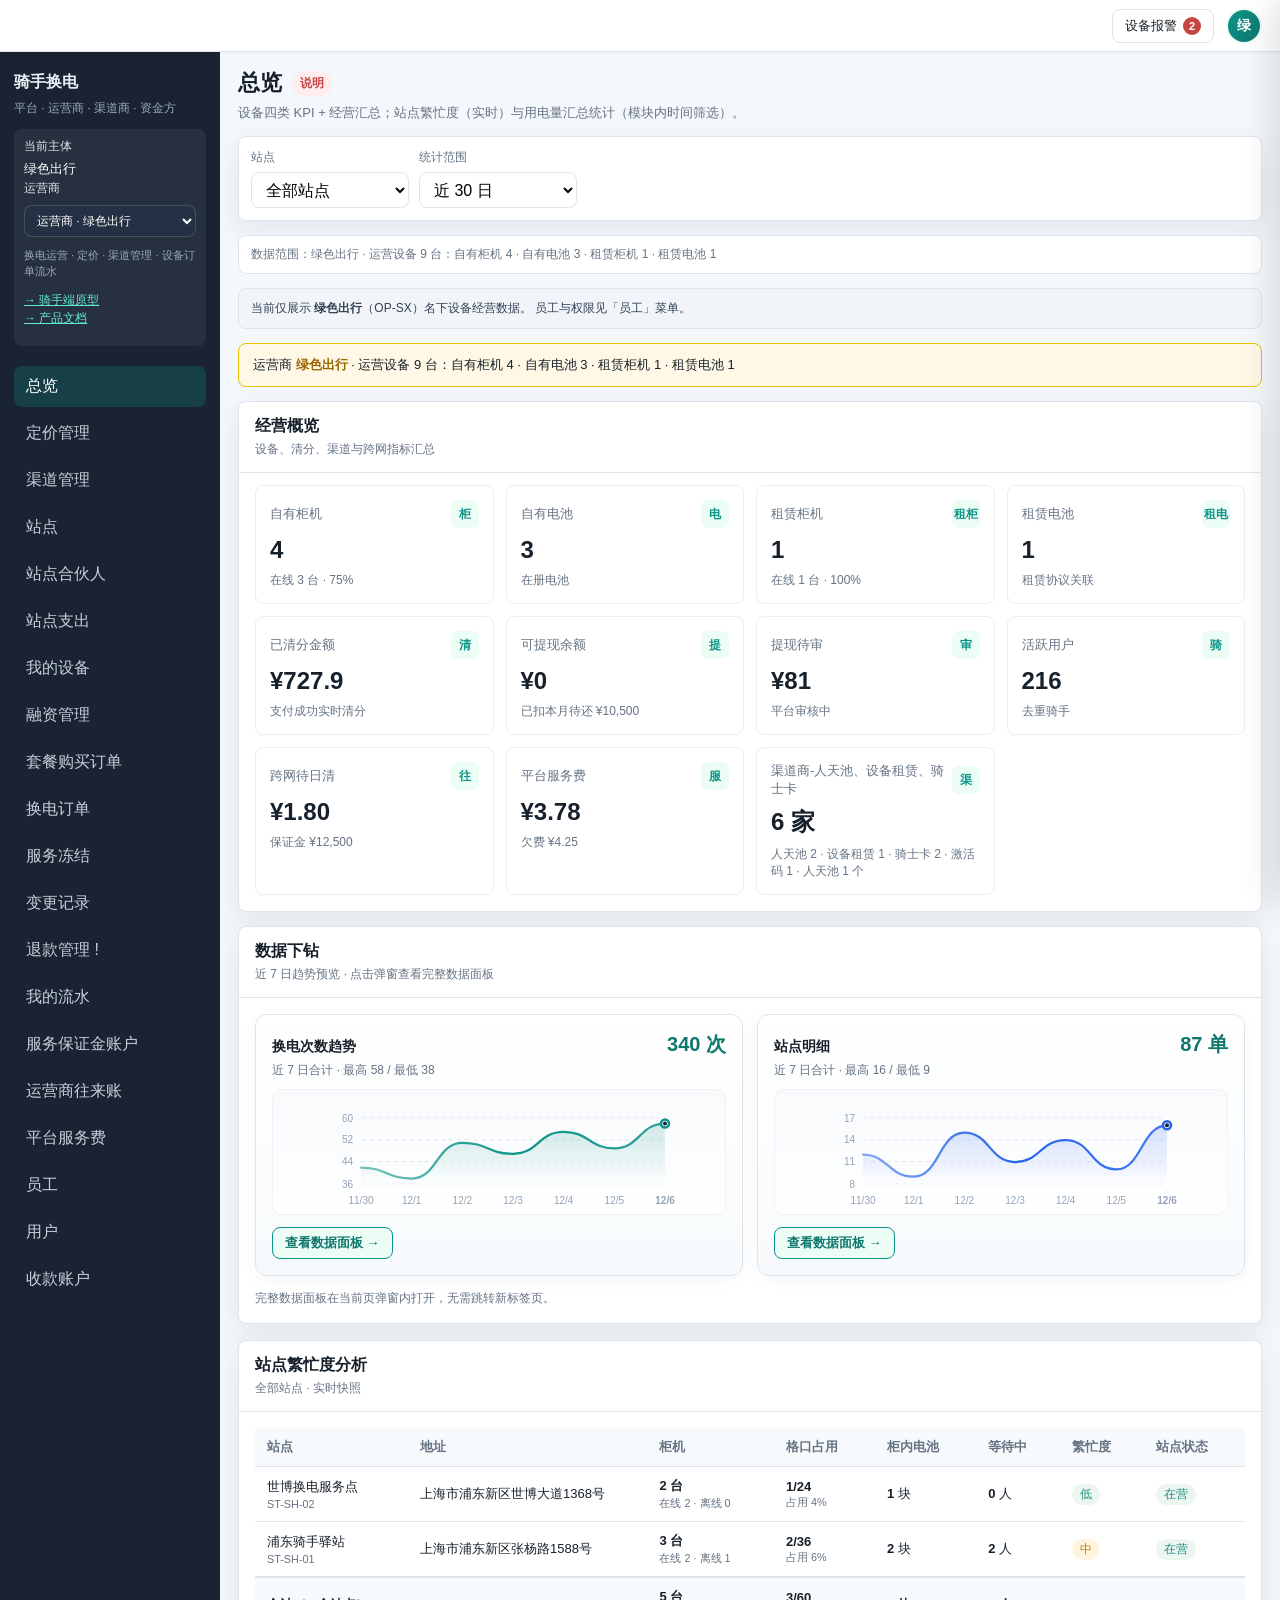
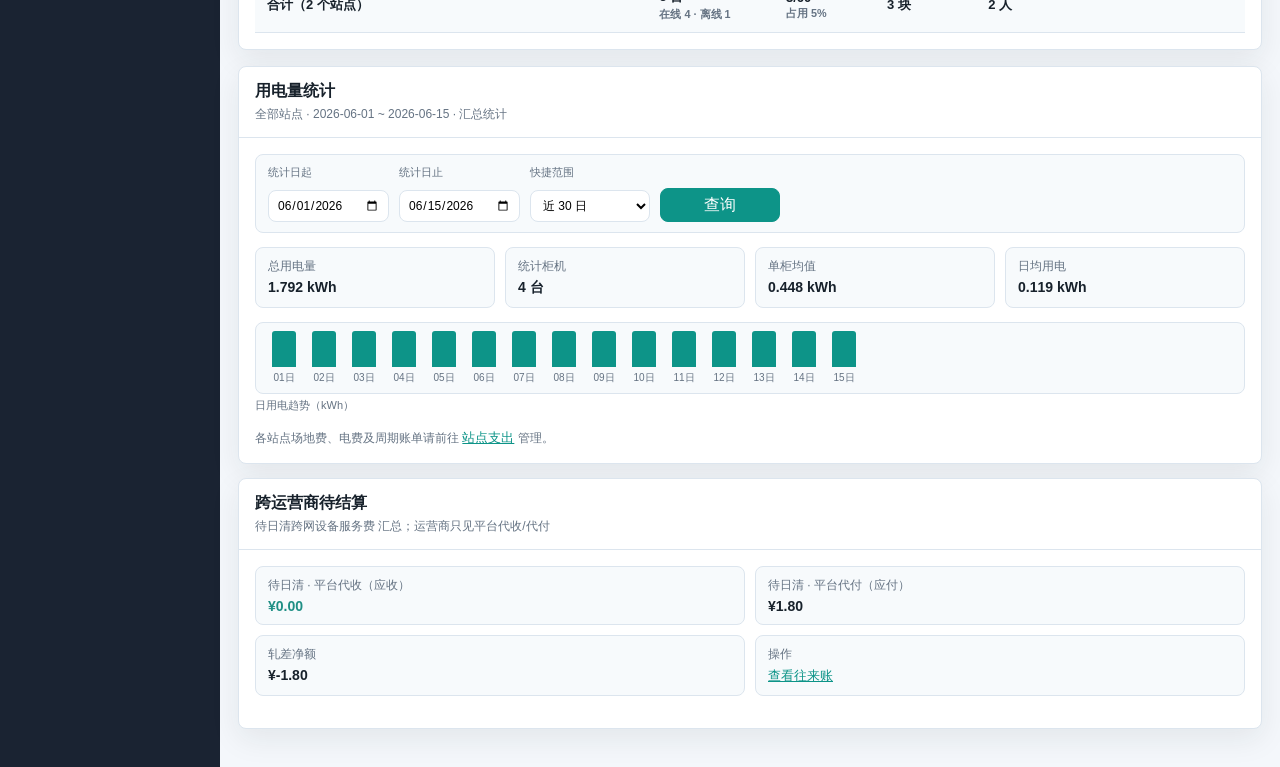
==== commit fbd0272f: "更新原型：五角色验收、站点合伙人独立登录门户与文档全量同步。" ====
--- a/docs/index.html
+++ b/docs/index.html
@@ -313,6 +313,36 @@
     </div>
     <div class="note-body" id="noteBody"></div>
   </div>
+  <div id="protoToast" class="proto-toast" role="status" aria-live="polite"></div>
+  <div class="note-mask" id="protoFormMask"></div>
+  <div class="note-modal" id="protoFormModal" role="dialog" aria-modal="true" style="width:min(480px,calc(100vw - 32px))">
+    <div class="note-head">
+      <h3 id="protoFormTitle">填写信息</h3>
+      <button class="btn" type="button" id="closeProtoForm">关闭</button>
+    </div>
+    <div class="note-body">
+      <div id="protoFormSuccess" class="proto-form-msg success" hidden></div>
+      <div id="protoFormError" class="proto-form-msg error" hidden></div>
+      <form id="protoForm" class="form-grid"></form>
+      <div class="form-actions" id="protoFormActions">
+        <button class="btn" type="button" id="cancelProtoForm">取消</button>
+        <button class="btn primary" type="button" id="submitProtoForm">确定</button>
+      </div>
+    </div>
+  </div>
+  <div class="note-mask" id="protoConfirmMask"></div>
+  <div class="note-modal" id="protoConfirmModal" role="dialog" aria-modal="true" style="width:min(420px,calc(100vw - 32px))">
+    <div class="note-head">
+      <h3 id="protoConfirmTitle">确认</h3>
+    </div>
+    <div class="note-body">
+      <p id="protoConfirmMessage" style="margin:0 0 16px"></p>
+      <div class="form-actions">
+        <button class="btn" type="button" id="cancelProtoConfirm">取消</button>
+        <button class="btn primary" type="button" id="okProtoConfirm">确定</button>
+      </div>
+    </div>
+  </div>
   <div class="note-mask data-panel-mask" id="dataPanelMask"></div>
   <div class="data-panel-modal" id="dataPanelModal" role="dialog" aria-modal="true" aria-labelledby="dataPanelTitle">
     <div class="note-head">
--- a/docs/css/app.css
+++ b/docs/css/app.css
@@ -119,6 +119,27 @@
     .tag.neutral { background: #eef2f6; color: var(--muted); }
     .note-mask { position: fixed; inset: 0; background: rgba(15,23,42,.42); z-index: 60; display: none; }
     .note-mask.open { display: block; }
+    .finance-timeline { display:flex; gap:8px; margin-bottom:8px; flex-wrap:wrap; }
+    .finance-timeline-step { display:flex; align-items:flex-start; gap:8px; padding:8px 12px; border:1px solid var(--line); border-radius:8px; font-size:12px; min-width:120px; }
+    .finance-timeline-step .dot { width:8px; height:8px; border-radius:50%; background:var(--muted); margin-top:4px; flex-shrink:0; }
+    .finance-timeline-step.done { border-color:var(--green); background:#f6fbf8; }
+    .finance-timeline-step.done .dot { background:var(--green); }
+    .finance-timeline-step.fail { border-color:var(--red); background:#fff8f8; }
+    .finance-timeline-step.fail .dot { background:var(--red); }
+    .finance-credit-bar { height:8px; background:var(--surface-soft); border-radius:999px; overflow:hidden; margin:6px 0; }
+    .finance-credit-bar i { display:block; height:100%; background:var(--brand); border-radius:999px; }
+      position: fixed; left: 50%; bottom: 28px; transform: translateX(-50%) translateY(12px);
+      max-width: min(520px, calc(100vw - 32px)); padding: 12px 18px; border-radius: 10px;
+      background: rgba(15, 23, 42, .92); color: #fff; font-size: 14px; line-height: 1.5;
+      box-shadow: 0 8px 24px rgba(15, 23, 42, .28); z-index: 80; opacity: 0; pointer-events: none;
+      transition: opacity .2s ease, transform .2s ease;
+    }
+    .proto-toast.show { opacity: 1; transform: translateX(-50%) translateY(0); }
+    .proto-form-msg { padding: 12px 14px; border-radius: 8px; font-size: 14px; line-height: 1.6; margin-bottom: 12px; }
+    .proto-form-msg.success { background: #eaf6ef; color: var(--green); }
+    .proto-form-msg.error { background: #ffecec; color: var(--red); }
+    #protoFormModal .note-body:has(#protoFormSuccess:not([hidden])) #protoForm,
+    #protoFormModal .note-body:has(#protoFormSuccess:not([hidden])) #protoFormError { display: none; }
     .note-modal {
       position: fixed; left: 50%; top: 50%; transform: translate(-50%, -50%);
       width: min(520px, calc(100vw - 32px)); background: var(--surface); border-radius: var(--radius);
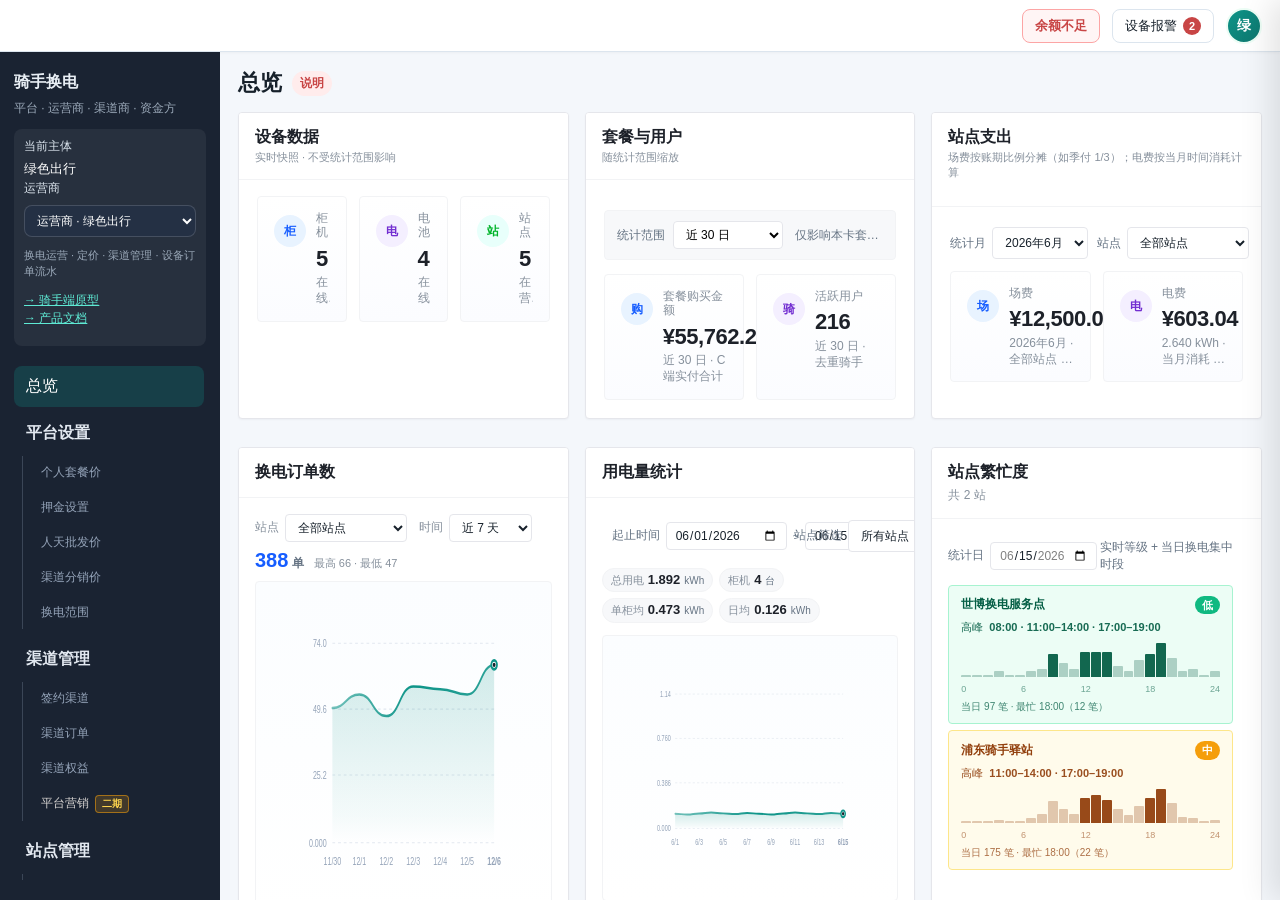
==== commit 6b74cb13: "更新原型：平台新增管理员权限配置 复用员工模块提供一期管理员角色模板与菜单权限，并隔离其他主体员工二期范围。  Co-authored-by: Cursor <cursoragent@cursor.c" ====
--- a/docs/index.html
+++ b/docs/index.html
@@ -63,7 +63,7 @@
       <form id="employeeForm" class="form-grid"></form>
       <div class="form-actions">
         <button class="btn" type="button" id="cancelEmployeeForm">取消</button>
-        <button class="btn primary" type="button" id="saveEmployeeForm">保存</button>
+        <button class="btn primary" type="submit" form="employeeForm" id="saveEmployeeForm">保存</button>
       </div>
     </div>
   </div>
--- a/docs/css/app.css
+++ b/docs/css/app.css
@@ -4,10 +4,14 @@
       --green: #1f8f85; --red: #c84545; --radius: 8px; --shadow: 0 10px 30px rgba(22, 33, 43, .08);
     }
     * { box-sizing: border-box; }
+    html, body { height: 100%; overflow: hidden; }
     body { margin: 0; font-family: "Microsoft YaHei", "PingFang SC", Arial, sans-serif; color: var(--ink); background: var(--bg); }
     button, select, input { font: inherit; }
     button { cursor: pointer; }
-    .app { display: grid; grid-template-columns: 220px 1fr; grid-template-rows: 52px 1fr; min-height: 100vh; }
+    .app {
+      display: grid; grid-template-columns: 220px 1fr; grid-template-rows: 52px minmax(0, 1fr);
+      height: 100vh; max-height: 100vh; overflow: hidden;
+    }
     .global-header {
       grid-column: 1 / -1; display: flex; align-items: center; justify-content: flex-end; gap: 14px;
       padding: 0 18px; background: var(--surface); border-bottom: 1px solid var(--line);
@@ -20,6 +24,12 @@
       color: var(--ink); font-size: 13px; cursor: pointer;
     }
     .device-alert-link:hover { border-color: var(--brand); color: var(--brand-dark); background: var(--brand-soft); }
+    .balance-alert-link {
+      display: inline-flex; align-items: center; gap: 6px; height: 34px; padding: 0 12px;
+      border: 1px solid #fca5a5; border-radius: var(--radius); background: #fff5f5;
+      color: var(--red); font-size: 13px; font-weight: 600; cursor: pointer;
+    }
+    .balance-alert-link:hover { border-color: var(--red); background: #fee2e2; }
     .alert-badge {
       display: inline-block; min-width: 18px; height: 18px; padding: 0 5px; border-radius: 999px;
       background: var(--red); color: #fff; font-size: 11px; font-weight: 700; line-height: 18px; text-align: center;
@@ -44,18 +54,54 @@
     .user-menu-body dt:first-child { margin-top: 0; }
     .user-menu-body dd { margin: 2px 0 0; }
     .user-menu-foot { padding: 10px 12px; border-top: 1px solid var(--line); display: flex; justify-content: flex-end; }
-    .sidebar { background: #1a2332; color: #e8eef4; padding: 20px 14px; grid-row: 2; }
+    .sidebar {
+      background: #1a2332; color: #e8eef4; padding: 20px 14px; grid-row: 2;
+      display: flex; flex-direction: column; min-height: 0; overflow: hidden;
+    }
+    .sidebar .brand, .sidebar .tenant { flex-shrink: 0; }
     .brand strong { display: block; font-size: 16px; }
     .brand span, .tenant { font-size: 12px; color: #9aa8b8; line-height: 1.5; margin-top: 6px; display: block; }
     .tenant { margin-top: 12px; padding: 8px 10px; background: rgba(255,255,255,.06); border-radius: var(--radius); color: #dce5ee; }
     .tenant em { display: block; font-style: normal; color: #fff; font-size: 13px; margin-top: 4px; }
-    .nav { display: grid; gap: 6px; margin-top: 20px; }
+    .nav {
+      display: grid; gap: 6px; margin-top: 20px;
+      flex: 1; min-height: 0; overflow-x: hidden; overflow-y: auto;
+      overscroll-behavior: contain; padding-right: 2px;
+    }
+    .nav::-webkit-scrollbar { width: 6px; }
+    .nav::-webkit-scrollbar-thumb { background: rgba(148, 163, 184, .35); border-radius: 999px; }
+    .nav::-webkit-scrollbar-track { background: transparent; }
     .nav button {
       border: none; background: transparent; color: #c5d0dc; text-align: left;
       padding: 10px 12px; border-radius: var(--radius);
+      cursor: pointer; width: 100%;
     }
     .nav button.active { background: rgba(13, 148, 136, .25); color: #fff; }
-    .main { padding: 16px 18px 24px; min-width: 0; grid-row: 2; }
+    .nav-group { display: grid; gap: 2px; }
+    .nav button.nav-l1 {
+      font-weight: 600; color: #e2e8f0;
+    }
+    .nav button.nav-l1.parent-active {
+      color: #5eead4; background: rgba(13, 148, 136, .12);
+    }
+    .nav-l2-wrap {
+      display: grid; gap: 2px;
+      margin: 0 0 4px 8px;
+      padding-left: 8px;
+      border-left: 1px solid rgba(148, 163, 184, .28);
+    }
+    .nav button.nav-l2 {
+      padding: 8px 10px; font-size: 12px; color: #94a3b8;
+    }
+    .nav button.nav-l2:hover { color: #e2e8f0; background: rgba(255,255,255,.06); }
+    .nav button.nav-l2.active {
+      background: rgba(13, 148, 136, .28); color: #fff; font-weight: 600;
+    }
+    .main {
+      padding: 16px 18px 24px; min-width: 0; grid-row: 2;
+      min-height: 0; overflow-x: hidden; overflow-y: auto;
+      overscroll-behavior: contain;
+    }
     .topbar { display: flex; justify-content: space-between; align-items: flex-start; gap: 12px; margin-bottom: 14px; }
     .topbar-title-row { display: flex; align-items: center; gap: 10px; flex-wrap: wrap; }
     .topbar h1 { margin: 0; font-size: 22px; }
@@ -82,16 +128,72 @@
       font-size: 12px; color: var(--muted); margin-bottom: 14px; padding: 10px 12px;
       background: var(--surface); border: 1px solid var(--line); border-radius: var(--radius);
     }
-    .kpi-grid { display: grid; grid-template-columns: repeat(4, minmax(130px, 1fr)); gap: 12px; margin-bottom: 14px; }
+    .badge-p2 {
+      display: inline-block; margin-left: 6px; padding: 1px 6px; border-radius: 4px;
+      font-size: 10px; font-weight: 700; letter-spacing: .02em; line-height: 1.4;
+      vertical-align: middle; color: #92400e; background: #fef3c7; border: 1px solid #f59e0b;
+    }
+    .nav .badge-p2 {
+      margin-left: 6px; color: #fcd34d; background: rgba(245, 158, 11, .18); border-color: rgba(245, 158, 11, .55);
+    }
+    .nav button.nav-phase2 { color: #e7e5e4; }
+    .nav button.nav-phase2.nav-l2 { color: #d6d3d1; }
+    .phase2-banner {
+      display: flex; gap: 10px; align-items: flex-start; margin-bottom: 14px;
+      padding: 10px 12px; border-radius: var(--radius);
+      background: #fffbeb; border: 1px solid #f59e0b; color: #78350f; font-size: 13px; line-height: 1.55;
+    }
+    .phase2-banner strong { color: #92400e; }
+    .phase2-banner .badge-p2 { margin: 0 0 0 0; flex-shrink: 0; }
+    .kpi-grid { display: grid; grid-template-columns: repeat(4, minmax(120px, 1fr)); gap: 8px; margin-bottom: 12px; }
     .kpi-grid.in-panel { margin-bottom: 0; }
-    .overview-kpi-panel .panel-body { padding-top: 12px; }
-    .overview-kpi-panel .kpi { box-shadow: none; border-color: #e8eef4; }
-    .kpi { background: var(--surface); border: 1px solid var(--line); border-radius: var(--radius); padding: 14px; box-shadow: var(--shadow); }
-    .kpi-head { display: flex; justify-content: space-between; align-items: center; font-size: 13px; color: var(--muted); }
-    .kpi-head-actions { display: inline-flex; align-items: center; gap: 8px; }
-    .kpi-icon { width: 28px; height: 28px; border-radius: 7px; background: var(--brand-soft); color: var(--brand); display: grid; place-items: center; font-size: 12px; font-weight: 700; }
-    .kpi-value { font-size: 24px; font-weight: 700; margin-top: 8px; }
-    .kpi-sub { font-size: 12px; color: var(--muted); margin-top: 8px; }
+    .kpi {
+      background: var(--surface); border: 1px solid var(--line); border-radius: 6px;
+      padding: 8px 10px; box-shadow: var(--shadow);
+    }
+    .kpi-head { display: flex; justify-content: space-between; align-items: center; font-size: 12px; color: var(--muted); line-height: 1.2; gap: 6px; }
+    .kpi-head-actions { display: inline-flex; align-items: center; gap: 4px; flex-shrink: 0; }
+    .kpi-icon {
+      width: 22px; height: 22px; border-radius: 5px; background: var(--brand-soft); color: var(--brand);
+      display: grid; place-items: center; font-size: 10px; font-weight: 700;
+    }
+    .kpi-value { font-size: 18px; font-weight: 700; margin-top: 4px; line-height: 1.2; letter-spacing: -0.02em; }
+    .kpi-sub { font-size: 11px; color: var(--muted); margin-top: 2px; line-height: 1.35; }
+    .overview-kpi-panel { margin-bottom: 12px; }
+    .overview-kpi-panel .panel-head { padding: 10px 12px; }
+    .overview-kpi-panel .panel-head h2 { font-size: 15px; }
+    .overview-kpi-panel .panel-head span { margin-top: 2px; font-size: 11px; }
+    .overview-kpi-panel .panel-body { padding: 10px 12px 12px; }
+    .overview-kpi-panel .kpi { box-shadow: none; border-color: #e8eef4; padding: 8px 10px; min-height: 0; }
+    .overview-kpi-panel .kpi-grid { gap: 8px; }
+    .overview-kpi-panel .kpi-grid-5 { grid-template-columns: repeat(5, minmax(0, 1fr)); }
+    .overview-kpi-panel .kpi-grid-4 { grid-template-columns: repeat(4, minmax(0, 1fr)); }
+    .overview-kpi-panel .kpi-grid-3 { grid-template-columns: repeat(3, minmax(0, 1fr)); max-width: 720px; }
+    .overview-kpi-panel .kpi-grid-2 { grid-template-columns: repeat(2, minmax(0, 1fr)); max-width: 480px; }
+    .overview-kpi-panel .kpi-sub {
+      display: -webkit-box; -webkit-line-clamp: 2; -webkit-box-orient: vertical;
+      overflow: hidden;
+    }
+    .overview-range-bar {
+      display: flex; flex-wrap: nowrap; align-items: center; gap: 8px 12px;
+      margin: 8px 0; padding: 6px 10px;
+      background: var(--surface-soft); border: 1px solid var(--line); border-radius: 6px;
+    }
+    .overview-range-bar .field {
+      display: inline-flex; align-items: center; gap: 8px;
+      margin: 0; min-width: 0; flex-shrink: 0;
+    }
+    .overview-range-bar label {
+      font-size: 12px; color: var(--muted); display: inline; margin: 0; white-space: nowrap;
+    }
+    .overview-range-bar select {
+      height: 28px; border: 1px solid var(--line); border-radius: 6px;
+      padding: 0 8px; font-size: 12px; background: #fff; min-width: 110px;
+    }
+    .overview-range-hint {
+      margin: 0; font-size: 12px; color: var(--muted); line-height: 1.35;
+      padding: 0; white-space: nowrap; overflow: hidden; text-overflow: ellipsis; min-width: 0;
+    }
     .module-note { border: none; background: #ffecec; color: var(--red); font-size: 12px; font-weight: 700; padding: 4px 8px; border-radius: 999px; }
     .panel { background: var(--surface); border: 1px solid var(--line); border-radius: var(--radius); box-shadow: var(--shadow); margin-bottom: 14px; }
     .panel-head { padding: 14px 16px; border-bottom: 1px solid var(--line); display: flex; justify-content: space-between; align-items: center; gap: 12px; flex-wrap: wrap; }
@@ -138,6 +240,22 @@
     .proto-form-msg { padding: 12px 14px; border-radius: 8px; font-size: 14px; line-height: 1.6; margin-bottom: 12px; }
     .proto-form-msg.success { background: #eaf6ef; color: var(--green); }
     .proto-form-msg.error { background: #ffecec; color: var(--red); }
+    .proto-field-block { display: flex; flex-direction: column; gap: 8px; margin-bottom: 12px; }
+    .proto-field-label { font-size: 13px; color: var(--muted); }
+    .proto-check-list {
+      display: flex; flex-direction: column; gap: 6px; max-height: 220px; overflow-y: auto;
+      padding: 8px 10px; border: 1px solid var(--line); border-radius: var(--radius); background: var(--surface-soft);
+    }
+    .proto-check-item {
+      display: flex; align-items: flex-start; gap: 8px; margin: 0; padding: 6px 4px;
+      font-size: 13px; color: var(--ink); cursor: pointer;
+    }
+    .proto-check-item input { margin-top: 3px; flex-shrink: 0; }
+    .proto-check-text { display: flex; flex-direction: column; gap: 2px; min-width: 0; }
+    .proto-check-text small { color: var(--muted); font-weight: 400; }
+    .proto-check-item.is-disabled { opacity: .55; cursor: not-allowed; }
+    .proto-check-item.is-disabled small { color: var(--red); }
+    .proto-check-empty { font-size: 12px; color: var(--muted); padding: 4px 0; }
     #protoFormModal .note-body:has(#protoFormSuccess:not([hidden])) #protoForm,
     #protoFormModal .note-body:has(#protoFormSuccess:not([hidden])) #protoFormError { display: none; }
     .note-modal {
@@ -167,6 +285,119 @@
     .btn.primary { background: var(--brand); border-color: var(--brand); color: #fff; }
     .link-btn { border: none; background: none; color: var(--brand); padding: 0; font-size: 13px; text-decoration: underline; cursor: pointer; }
     .drill-grid { display: grid; grid-template-columns: repeat(2, minmax(0, 1fr)); gap: 14px; }
+    .drill-filter-bar {
+      display: flex; flex-wrap: wrap; gap: 10px 14px; align-items: flex-end;
+      margin-bottom: 12px; padding: 10px 12px;
+      background: var(--surface-soft); border: 1px solid var(--line); border-radius: var(--radius);
+    }
+    .drill-filter-bar .field { margin: 0; min-width: 140px; }
+    .drill-filter-bar label { font-size: 11px; color: var(--muted); display: block; margin-bottom: 4px; }
+    .drill-filter-bar select, .drill-filter-bar input {
+      height: 32px; border: 1px solid var(--line); border-radius: var(--radius);
+      padding: 0 8px; font-size: 12px; background: #fff; width: 100%; min-width: 140px;
+    }
+    .drill-filter-bar .drill-custom-dates.hidden,
+    .drill-filter-bar .field[hidden] { display: none !important; }
+    .drill-range-tip { margin: 0 0 8px; font-size: 11px; color: var(--muted); }
+    .drill-filter-bar-compact {
+      gap: 6px 10px; margin-bottom: 8px; padding: 6px 8px; align-items: flex-end;
+    }
+    .drill-filter-bar-compact .field { min-width: 110px; flex: 0 1 auto; }
+    .drill-filter-bar-compact select, .drill-filter-bar-compact input {
+      height: 28px; min-width: 110px; font-size: 12px;
+    }
+    .swap-orders-panel { margin-bottom: 12px; }
+    .swap-orders-panel .panel-head { padding: 10px 12px; }
+    .swap-orders-panel .panel-head h2 { font-size: 15px; }
+    .swap-orders-panel .panel-head span { font-size: 11px; }
+    .swap-orders-panel .panel-body {
+      padding: 10px 12px 12px;
+      display: flex; flex-direction: column; min-height: 0;
+    }
+    .filter-inline-bar {
+      display: flex; flex-wrap: wrap; align-items: center; gap: 8px 12px;
+      margin-bottom: 8px;
+    }
+    .filter-inline {
+      display: inline-flex; align-items: center; gap: 6px; margin: 0;
+      font-size: 12px; color: var(--muted); min-width: 0;
+    }
+    .filter-inline > span:first-child { white-space: nowrap; flex-shrink: 0; }
+    .filter-inline select,
+    .filter-inline input[type="date"] {
+      height: 28px; min-width: 0; max-width: 140px;
+      border: 1px solid var(--line); border-radius: 6px;
+      padding: 0 8px; font-size: 12px; background: #fff; color: var(--ink);
+    }
+    .filter-inline-range input[type="date"] { max-width: 118px; }
+    .filter-inline .range-sep { color: var(--muted); font-size: 11px; }
+    .swap-orders-sum-row {
+      display: flex; align-items: baseline; justify-content: space-between; gap: 8px;
+      margin: 0 0 6px;
+    }
+    .swap-orders-sum-left {
+      display: flex; align-items: baseline; flex-wrap: wrap; gap: 8px 10px; min-width: 0;
+    }
+    .swap-orders-sum-row strong { font-size: 20px; font-weight: 700; color: var(--brand-dark); line-height: 1; }
+    .swap-orders-sum-row em { font-style: normal; font-size: 12px; color: var(--muted); font-weight: 600; }
+    .swap-orders-minmax { font-size: 11px; color: var(--muted); }
+    .swap-orders-chart {
+      flex: 1 1 auto;
+      min-height: 0;
+      margin-top: 4px;
+      display: flex;
+      flex-direction: column;
+    }
+    /* 折线图区域：等比放大，四周预留约 3 个汉字宽（CJK ≈ 1em） */
+    .swap-orders-chart .spark-chart-wrap,
+    .power-trend-line .spark-chart-wrap {
+      flex: 1 1 auto;
+      width: 100%;
+      min-height: 200px;
+      margin-top: 0;
+      box-sizing: border-box;
+      padding: 3em;
+      display: flex;
+      align-items: stretch;
+    }
+    .swap-orders-chart .spark-chart,
+    .power-trend-line .spark-chart {
+      display: block;
+      width: 100%;
+      height: 100%;
+      min-height: 168px;
+      max-height: none;
+      flex: 1 1 auto;
+    }
+    .overview-split-row > .swap-orders-panel,
+    .overview-split-row > .overview-power-panel {
+      display: flex;
+      flex-direction: column;
+      min-height: 420px;
+    }
+    .overview-split-row > .swap-orders-panel .panel-body,
+    .overview-split-row > .overview-power-panel .panel-body {
+      flex: 1;
+      display: flex;
+      flex-direction: column;
+      min-height: 0;
+    }
+    .power-trend-line {
+      flex: 1 1 auto;
+      margin-top: 4px;
+      display: flex;
+      flex-direction: column;
+      min-height: 0;
+    }
+    .power-trend-caption {
+      margin: 6px 0 0;
+      font-size: 11px;
+      color: var(--muted);
+      text-align: center;
+    }
+    .power-trend-empty { font-size: 12px; color: var(--muted); margin: 4px 0 0; }
+    .drill-card-single { max-width: 100%; }
+    .drill-card-single .spark-chart { height: auto; min-height: 128px; }
     .inter-op-charts { display: grid; grid-template-columns: repeat(3, minmax(0, 1fr)); gap: 14px; margin-bottom: 14px; }
     @media (max-width: 960px) { .inter-op-charts { grid-template-columns: 1fr; } }
     .drill-card {
@@ -191,6 +422,15 @@
     .spark-chart-wrap:hover .spark-dot { opacity: 1; }
     .spark-chart .spark-dot-last { opacity: 1; stroke-width: 2.5; r: 4; }
     .spark-chart .spark-dot-last-inner { fill: currentColor; opacity: 1; r: 2; }
+    .spark-chart .spark-hit { fill: transparent; pointer-events: all; }
+    .spark-chart .spark-hover-line { stroke: var(--spark-color); stroke-width: 1; stroke-dasharray: 3 3; opacity: 0; }
+    .spark-chart .spark-hover-dot { fill: #fff; stroke-width: 2; opacity: 0; }
+    .spark-chart .spark-tooltip { opacity: 0; pointer-events: none; }
+    .spark-chart .spark-tooltip-bg { fill: rgba(15, 23, 42, .88); }
+    .spark-chart .spark-tooltip-text { fill: #fff; font-size: 10px; font-family: inherit; font-weight: 600; }
+    .spark-chart .spark-hover:hover .spark-hover-line,
+    .spark-chart .spark-hover:hover .spark-hover-dot,
+    .spark-chart .spark-hover:hover .spark-tooltip { opacity: 1; }
     .drill-open-btn {
       margin-top: 12px; height: 32px; padding: 0 12px; border: 1px solid var(--brand);
       border-radius: var(--radius); background: var(--brand-soft); color: var(--brand-dark);
@@ -295,6 +535,18 @@
     }
     .panel-sub-orders .panel-head { background: linear-gradient(90deg, #ecfdf5, #fff); }
     .orders-table-wrap { overflow-x: auto; }
+    .quota-price-table tr.quota-row-default td {
+      background: #ecfdf5;
+      border-top: 1px solid #a7f3d0;
+      border-bottom: 1px solid #a7f3d0;
+    }
+    .quota-price-table tr.quota-row-default td:first-child {
+      box-shadow: inset 3px 0 0 var(--brand);
+    }
+    .quota-default-badge {
+      display: inline-block; padding: 1px 6px; margin-right: 4px; border-radius: 4px;
+      font-size: 11px; font-weight: 700; color: #fff; background: var(--brand); vertical-align: middle;
+    }
     .cab-list-table { min-width: 1280px; font-size: 12px; }
     .cab-list-table th, .cab-list-table td { vertical-align: top; padding: 10px 8px; }
     .cab-asset-cell { font-size: 12px; line-height: 1.55; color: var(--muted); }
@@ -335,8 +587,140 @@
       content: ""; position: absolute; top: 2px; left: 2px; width: 14px; height: 14px; border-radius: 50%; background: #fff; transition: transform .15s;
     }
     .cab-toggle.on i::after { transform: translateX(14px); }
-    .power-stats-kpi { display: grid; grid-template-columns: repeat(4, 1fr); gap: 10px; margin-bottom: 14px; }
-    .power-stats-kpi .detail-item { margin: 0; }
+    .power-stats-kpi { display: grid; grid-template-columns: repeat(4, 1fr); gap: 8px; margin-bottom: 10px; }
+    .power-stats-kpi .detail-item { margin: 0; padding: 8px 10px; }
+    .power-stats-kpi .detail-item span { font-size: 11px; }
+    .power-stats-kpi .detail-item strong { font-size: 14px; }
+    .power-stats-kpi-compact {
+      display: flex; flex-wrap: wrap; gap: 6px; margin-bottom: 8px;
+    }
+    .power-kpi-chip {
+      display: inline-flex; align-items: baseline; gap: 4px;
+      padding: 3px 8px; border-radius: 999px;
+      background: var(--surface-soft); border: 1px solid var(--line);
+      font-size: 11px; color: var(--muted); line-height: 1.3;
+    }
+    .power-kpi-chip strong { font-size: 13px; color: var(--ink); font-weight: 700; }
+    .power-kpi-chip em { font-style: normal; font-size: 10px; color: var(--muted); }
+    .overview-split-row {
+      display: grid; grid-template-columns: 1fr 1fr; gap: 12px; align-items: stretch;
+      margin-top: 12px;
+    }
+    .overview-split-row-3 {
+      grid-template-columns: repeat(3, minmax(0, 1fr));
+    }
+    .overview-split-row-platform {
+      grid-template-columns: minmax(0, 0.9fr) minmax(0, 1.15fr) minmax(0, 1.05fr);
+    }
+    .overview-split-row-metrics {
+      grid-template-columns: minmax(0, 1.05fr) minmax(0, 0.95fr);
+      margin-top: 0;
+      margin-bottom: 0;
+    }
+    .overview-split-row-metrics-3 {
+      grid-template-columns: repeat(3, minmax(0, 1fr));
+    }
+    .overview-expense-panel .overview-expense-filter {
+      margin-bottom: 10px;
+    }
+    .overview-workplace > .overview-split-row-metrics {
+      margin-bottom: 0;
+    }
+    .overview-workplace > .overview-split-row-metrics + .overview-split-row {
+      margin-top: 12px;
+    }
+    .overview-split-row-metrics .kpi-grid-3 {
+      grid-template-columns: repeat(3, minmax(0, 1fr));
+      max-width: none;
+    }
+    .overview-split-row-metrics .kpi-grid-2 {
+      grid-template-columns: repeat(2, minmax(0, 1fr));
+      max-width: none;
+    }
+    .overview-split-row > .panel { margin-bottom: 0; min-width: 0; height: 100%; }
+    .overview-split-row > .overview-kpi-panel {
+      display: flex; flex-direction: column;
+    }
+    .overview-split-row > .overview-kpi-panel .panel-body {
+      flex: 1; display: flex; flex-direction: column;
+    }
+    .overview-split-row .kpi-grid-snapshot {
+      grid-template-columns: 1fr;
+      gap: 8px;
+      flex: 1;
+    }
+    .overview-split-row .kpi-grid-metrics {
+      grid-template-columns: repeat(2, minmax(0, 1fr));
+      gap: 8px;
+      flex: 1;
+    }
+    .overview-split-row-platform .overview-kpi-panel .kpi {
+      min-height: 72px;
+      padding: 12px 12px 12px 52px;
+    }
+    .overview-split-row-platform .overview-kpi-panel .kpi-value {
+      font-size: 18px;
+    }
+    .overview-split-row-platform .overview-range-bar {
+      margin: 0 0 10px;
+      padding: 8px 10px;
+    }
+    .overview-split-row .site-busy-grid {
+      grid-template-columns: 1fr; gap: 6px;
+    }
+    .overview-split-row .site-busy-scroll {
+      max-height: 360px;
+    }
+    .overview-split-row .power-filter-bar {
+      gap: 8px 12px; margin-bottom: 8px; padding: 4px 0;
+      background: transparent; border: none;
+      flex-wrap: nowrap; align-items: center;
+    }
+    .overview-split-row .power-filter-inline {
+      flex-wrap: nowrap; align-items: center;
+    }
+    .overview-split-row .power-filter-bar .filter-inline {
+      display: inline-flex; align-items: center; gap: 6px;
+      margin: 0; min-width: 0;
+    }
+    .overview-split-row .power-filter-bar .filter-inline > span:first-child {
+      display: inline; margin: 0; white-space: nowrap;
+    }
+    .overview-split-row .power-filter-bar .filter-inline select {
+      width: auto; max-width: 110px; flex: 0 0 auto;
+    }
+    .overview-split-row .power-filter-bar .filter-inline-range {
+      flex: 1 1 auto; min-width: 0;
+    }
+    .overview-split-row .power-filter-bar .filter-inline-range input[type="date"] {
+      width: auto; max-width: 118px; flex: 1 1 96px;
+    }
+    @media (max-width: 1100px) {
+      .overview-split-row-3,
+      .overview-split-row-platform { grid-template-columns: 1fr; }
+      .overview-split-row-metrics { grid-template-columns: 1fr; }
+      .overview-split-row .kpi-grid-snapshot {
+        grid-template-columns: repeat(2, minmax(0, 1fr));
+      }
+      .overview-split-row .site-busy-grid {
+        grid-template-columns: repeat(auto-fill, minmax(140px, 1fr));
+      }
+    }
+    @media (max-width: 960px) {
+      .overview-split-row { grid-template-columns: 1fr; }
+      .overview-split-row .site-busy-grid {
+        grid-template-columns: repeat(auto-fill, minmax(140px, 1fr));
+      }
+    }
+    .overview-power-panel .panel-head { padding: 10px 12px; }
+    .overview-power-panel .panel-body { padding: 10px 12px 12px; }
+    .overview-power-panel .power-filter-bar { margin-bottom: 10px; padding: 6px 10px; }
+    .overview-power-panel .power-filter-bar .filter-inline {
+      display: inline-flex; align-items: center; gap: 6px; margin: 0;
+    }
+    .overview-power-panel .power-filter-bar .filter-inline > span:first-child {
+      display: inline; margin: 0; white-space: nowrap; font-size: 12px; color: var(--muted);
+    }
     .power-trend { display: flex; align-items: flex-end; gap: 4px; height: 72px; margin: 12px 0 4px; padding: 8px 10px; background: var(--surface-soft); border: 1px solid var(--line); border-radius: var(--radius); overflow-x: auto; }
     .power-bar-col { flex: 1; min-width: 22px; max-width: 36px; display: flex; flex-direction: column; align-items: center; justify-content: flex-end; height: 100%; gap: 4px; }
     .power-bar-col i { display: block; width: 100%; max-width: 24px; background: var(--brand); border-radius: 3px 3px 0 0; min-height: 2px; }
@@ -345,8 +729,434 @@
     .power-filter-bar .field { margin: 0; min-width: 120px; }
     .power-filter-bar label { font-size: 11px; color: var(--muted); display: block; margin-bottom: 4px; }
     .power-filter-bar input, .power-filter-bar select { height: 32px; border: 1px solid var(--line); border-radius: var(--radius); padding: 0 8px; font-size: 12px; width: 100%; }
+    /* 水平单行筛选：覆盖上方 label{display:block} / input{width:100%} */
+    .power-filter-bar.power-filter-inline {
+      align-items: center; flex-wrap: nowrap; gap: 10px 14px;
+    }
+    .power-filter-bar.power-filter-inline .filter-inline {
+      display: inline-flex; align-items: center; gap: 6px; margin: 0; min-width: 0;
+    }
+    .power-filter-bar.power-filter-inline .filter-inline > span:first-child {
+      display: inline; margin: 0; white-space: nowrap; font-size: 12px; color: var(--muted);
+    }
+    .power-filter-bar.power-filter-inline .filter-inline select,
+    .power-filter-bar.power-filter-inline .filter-inline input[type="date"] {
+      width: auto; flex: 0 0 auto; max-width: 160px;
+    }
+    .power-filter-bar.power-filter-inline .filter-inline-range input[type="date"] {
+      max-width: 130px;
+    }
     .site-stats-table .site-stats-total td {
       background: var(--surface-soft); font-weight: 600; border-top: 2px solid var(--line);
+    }
+    .overview-site-busy-panel .panel-head { padding: 10px 12px; }
+    .overview-site-busy-panel .panel-head h2 { font-size: 15px; }
+    .overview-site-busy-panel .panel-body { padding: 10px 12px 12px; }
+    .site-busy-panel-body {
+      display: flex;
+      flex-direction: column;
+      min-height: 0;
+      gap: 0;
+    }
+    .site-busy-scroll {
+      max-height: 340px;
+      overflow-x: hidden;
+      overflow-y: auto;
+      overscroll-behavior: contain;
+      padding-right: 4px;
+      margin-right: -2px;
+      scrollbar-gutter: stable;
+      scrollbar-width: thin;
+      scrollbar-color: rgba(134, 144, 156, .55) transparent;
+    }
+    .site-busy-scroll::-webkit-scrollbar { width: 6px; }
+    .site-busy-scroll::-webkit-scrollbar-track { background: transparent; }
+    .site-busy-scroll::-webkit-scrollbar-thumb {
+      background: rgba(134, 144, 156, .45);
+      border-radius: 999px;
+    }
+    .site-busy-scroll::-webkit-scrollbar-thumb:hover {
+      background: rgba(78, 89, 105, .65);
+    }
+    .site-busy-grid {
+      display: grid;
+      grid-template-columns: repeat(auto-fill, minmax(140px, 1fr));
+      gap: 8px;
+    }
+    .site-busy-grid-detail {
+      grid-template-columns: repeat(auto-fill, minmax(220px, 1fr));
+      gap: 10px;
+    }
+    .site-busy-card {
+      display: flex; align-items: center; justify-content: space-between; gap: 8px;
+      padding: 8px 10px; border-radius: 6px; border: 1px solid transparent;
+      min-height: 36px;
+    }
+    .site-busy-card-detail {
+      flex-direction: column; align-items: stretch; justify-content: flex-start;
+      gap: 6px; padding: 10px 12px; min-height: 0;
+    }
+    .site-busy-card-top {
+      display: flex; align-items: center; justify-content: space-between; gap: 8px;
+    }
+    .site-busy-name {
+      font-size: 12px; font-weight: 600; line-height: 1.3;
+      overflow: hidden; text-overflow: ellipsis; white-space: nowrap; min-width: 0;
+    }
+    .site-busy-level {
+      flex-shrink: 0; font-size: 11px; font-weight: 700;
+      padding: 2px 7px; border-radius: 999px; line-height: 1.3;
+    }
+    .site-busy-peak {
+      margin: 0; font-size: 11px; line-height: 1.4; color: inherit; opacity: .92;
+      display: flex; flex-wrap: wrap; gap: 4px 6px; align-items: baseline;
+    }
+    .site-busy-peak strong { font-weight: 700; }
+    .site-busy-meta {
+      margin: 0; font-size: 10px; opacity: .75; line-height: 1.3;
+    }
+    .site-busy-hours {
+      display: flex; align-items: flex-end; gap: 1px; height: 36px;
+      padding: 2px 0 0;
+    }
+    .site-busy-hour-bar {
+      flex: 1; min-width: 0; height: var(--h, 8%);
+      min-height: 2px; border-radius: 1px 1px 0 0;
+      background: currentColor; opacity: .28;
+    }
+    .site-busy-hour-bar.is-peak { opacity: .95; }
+    .site-busy-hour-axis {
+      display: flex; justify-content: space-between;
+      font-size: 9px; opacity: .55; line-height: 1; margin-top: 2px;
+    }
+    .site-busy-filter-bar {
+      margin-bottom: 10px; align-items: center;
+    }
+    .site-busy-filter-hint {
+      font-size: 12px; color: var(--muted);
+    }
+    .site-busy-card.busy-low {
+      background: #ecfdf5; border-color: #a7f3d0; color: #065f46;
+    }
+    .site-busy-card.busy-low .site-busy-level { background: #10b981; color: #fff; }
+    .site-busy-card.busy-mid {
+      background: #fffbeb; border-color: #fde68a; color: #92400e;
+    }
+    .site-busy-card.busy-mid .site-busy-level { background: #f59e0b; color: #fff; }
+    .site-busy-card.busy-high {
+      background: #fef2f2; border-color: #fecaca; color: #991b1b;
+    }
+    .site-busy-card.busy-high .site-busy-level { background: #ef4444; color: #fff; }
+    .site-busy-empty { margin: 0; font-size: 12px; color: var(--muted); }
+    .overview-workplace {
+      --arco-blue: #165dff;
+      --arco-blue-soft: #e8f3ff;
+      --arco-border: #e5e6eb;
+      --arco-text-2: #4e5969;
+      --arco-text-3: #86909c;
+      display: grid;
+      gap: 16px;
+    }
+    .overview-workplace .panel {
+      border-color: var(--arco-border);
+      border-radius: 4px;
+      box-shadow: 0 1px 2px rgba(29, 33, 41, .04);
+      overflow: hidden;
+    }
+    .overview-workplace .panel-head {
+      min-height: 48px;
+      padding: 14px 16px;
+      border-bottom-color: #f2f3f5;
+      background: #fff;
+    }
+    .overview-workplace .panel-head h2 {
+      font-size: 16px;
+      font-weight: 600;
+      color: #1d2129;
+    }
+    .overview-workplace .panel-head span {
+      color: var(--arco-text-3);
+    }
+    .overview-workplace .panel-body {
+      padding: 16px;
+    }
+    .overview-workplace .overview-kpi-panel .panel-body {
+      padding: 16px 18px 18px;
+    }
+    .overview-workplace .overview-kpi-panel .kpi-grid-3,
+    .overview-workplace .overview-kpi-panel .kpi-grid-2,
+    .overview-workplace .overview-kpi-panel .kpi-grid-4,
+    .overview-workplace .overview-kpi-panel .kpi-grid-5,
+    .overview-workplace .overview-kpi-panel .kpi-grid-metrics,
+    .overview-workplace .overview-kpi-panel .kpi-grid-snapshot {
+      max-width: none;
+    }
+    .overview-workplace .overview-kpi-panel .kpi-grid {
+      gap: 12px;
+    }
+    .overview-workplace .overview-kpi-panel .kpi {
+      position: relative;
+      min-height: 86px;
+      padding: 14px 16px 14px 58px;
+      border: 1px solid #f2f3f5;
+      border-radius: 4px;
+      background: linear-gradient(180deg, #fff 0%, #fbfcff 100%);
+      box-shadow: none;
+    }
+    /* 业务快照：左侧标签/图标，右侧数字，拉开左右视觉平衡 */
+    .overview-workplace .overview-kpi-panel .kpi-grid-snapshot .kpi {
+      display: grid;
+      grid-template-columns: minmax(0, 1fr) auto;
+      grid-template-rows: auto auto;
+      align-items: center;
+      column-gap: 12px;
+      row-gap: 2px;
+      min-height: 64px;
+      padding: 12px 16px;
+    }
+    .overview-workplace .overview-kpi-panel .kpi-grid-snapshot .kpi-head {
+      grid-column: 1;
+      grid-row: 1 / span 2;
+      display: flex;
+      flex-direction: row;
+      align-items: center;
+      justify-content: flex-start;
+      gap: 10px;
+      min-width: 0;
+    }
+    .overview-workplace .overview-kpi-panel .kpi-grid-snapshot .kpi-head > span:first-child {
+      overflow: hidden;
+      text-overflow: ellipsis;
+      white-space: nowrap;
+    }
+    .overview-workplace .overview-kpi-panel .kpi-grid-snapshot .kpi-head-actions {
+      position: static;
+      order: -1;
+      flex-shrink: 0;
+    }
+    .overview-workplace .overview-kpi-panel .kpi-grid-snapshot .kpi-value {
+      grid-column: 2;
+      grid-row: 1;
+      margin: 0;
+      text-align: right;
+      justify-self: end;
+      font-size: 24px;
+      line-height: 1.15;
+      font-variant-numeric: tabular-nums;
+    }
+    .overview-workplace .overview-kpi-panel .kpi-grid-snapshot .kpi-sub {
+      grid-column: 2;
+      grid-row: 2;
+      margin: 0;
+      text-align: right;
+      justify-self: end;
+      max-width: 9em;
+    }
+    .overview-workplace .overview-kpi-panel .kpi:hover {
+      border-color: #c9d8ff;
+      box-shadow: 0 6px 18px rgba(22, 93, 255, .08);
+    }
+    .overview-workplace .overview-kpi-panel .kpi-head {
+      color: var(--arco-text-3);
+      font-size: 12px;
+    }
+    .overview-workplace .overview-kpi-panel .kpi-head-actions {
+      position: absolute;
+      left: 16px;
+      top: 18px;
+    }
+    .overview-workplace .overview-kpi-panel .kpi-icon {
+      width: 32px;
+      height: 32px;
+      border-radius: 50%;
+      background: var(--arco-blue-soft);
+      color: var(--arco-blue);
+      font-size: 12px;
+      font-weight: 700;
+    }
+    .overview-workplace .overview-kpi-panel .kpi:nth-child(2) .kpi-icon {
+      background: #f4efff;
+      color: #722ed1;
+    }
+    .overview-workplace .overview-kpi-panel .kpi:nth-child(3) .kpi-icon {
+      background: #e8fffb;
+      color: #00b42a;
+    }
+    .overview-workplace .overview-kpi-panel .kpi:nth-child(4) .kpi-icon {
+      background: #fff7e8;
+      color: #ff7d00;
+    }
+    .overview-workplace .overview-kpi-panel .kpi:nth-child(5) .kpi-icon {
+      background: #ffece8;
+      color: #f53f3f;
+    }
+    .overview-workplace .overview-kpi-panel .kpi-value {
+      margin-top: 6px;
+      color: #1d2129;
+      font-size: 22px;
+      font-weight: 600;
+    }
+    .overview-workplace .overview-kpi-panel .kpi-sub {
+      color: var(--arco-text-3);
+      font-size: 12px;
+    }
+    .overview-workplace .overview-range-bar {
+      margin: 14px 0;
+      padding: 10px 12px;
+      border-color: #f2f3f5;
+      border-radius: 4px;
+      background: #f7f8fa;
+    }
+    .overview-workplace select,
+    .overview-workplace input[type="date"] {
+      border-color: #e5e6eb;
+      border-radius: 4px;
+    }
+    .overview-workplace select:focus,
+    .overview-workplace input[type="date"]:focus {
+      outline: none;
+      border-color: var(--arco-blue);
+      box-shadow: 0 0 0 2px rgba(22, 93, 255, .12);
+    }
+    .overview-workplace .overview-split-row {
+      gap: 16px;
+      margin-top: 0;
+    }
+    .overview-workplace .swap-orders-panel .panel-head,
+    .overview-workplace .overview-power-panel .panel-head,
+    .overview-workplace .overview-site-busy-panel .panel-head {
+      padding: 14px 16px;
+    }
+    .overview-workplace .swap-orders-panel .panel-head h2,
+    .overview-workplace .overview-power-panel .panel-head h2,
+    .overview-workplace .overview-site-busy-panel .panel-head h2 {
+      font-size: 16px;
+    }
+    .overview-workplace .swap-orders-panel .panel-body,
+    .overview-workplace .overview-power-panel .panel-body,
+    .overview-workplace .overview-site-busy-panel .panel-body {
+      padding: 16px;
+    }
+    .overview-workplace .filter-inline,
+    .overview-workplace .power-trend-caption,
+    .overview-workplace .swap-orders-minmax {
+      color: var(--arco-text-3);
+    }
+    .overview-workplace .swap-orders-sum-row strong {
+      color: var(--arco-blue);
+      font-weight: 600;
+    }
+    .overview-workplace .link-btn {
+      color: var(--arco-blue);
+      text-decoration: none;
+      font-weight: 600;
+    }
+    .overview-workplace .link-btn:hover {
+      color: #4080ff;
+    }
+    .overview-workplace .spark-chart-wrap {
+      border-color: #f2f3f5;
+      border-radius: 4px;
+      background: linear-gradient(180deg, #fbfdff 0%, #fff 100%);
+    }
+    .overview-workplace .power-kpi-chip {
+      border-color: #f2f3f5;
+      background: #f7f8fa;
+      color: var(--arco-text-3);
+    }
+    .overview-workplace .power-kpi-chip strong {
+      color: #1d2129;
+      font-weight: 600;
+    }
+    .overview-workplace .site-busy-card {
+      border-radius: 4px;
+      min-height: 42px;
+      padding: 10px 12px;
+    }
+    .overview-workplace .site-busy-card-detail {
+      min-height: 0;
+    }
+    .platform-op-card-grid {
+      display: grid;
+      grid-template-columns: repeat(auto-fill, minmax(260px, 1fr));
+      gap: 12px;
+    }
+    .platform-op-card {
+      display: flex;
+      flex-direction: column;
+      gap: 12px;
+      padding: 14px 16px;
+      border: 1px solid #f2f3f5;
+      border-radius: 4px;
+      background: linear-gradient(180deg, #fff 0%, #fbfcff 100%);
+    }
+    .platform-op-card-head {
+      display: flex;
+      align-items: flex-start;
+      justify-content: space-between;
+      gap: 10px;
+    }
+    .platform-op-card-head strong {
+      display: block;
+      font-size: 14px;
+      color: #1d2129;
+      font-weight: 600;
+    }
+    .platform-op-card-head span {
+      display: block;
+      margin-top: 2px;
+      font-size: 12px;
+      color: #86909c;
+    }
+    .platform-op-card-metrics {
+      display: grid;
+      grid-template-columns: 1fr;
+      gap: 8px;
+    }
+    .platform-op-metric-row {
+      display: flex;
+      align-items: baseline;
+      gap: 8px;
+      min-width: 0;
+      padding: 8px 10px;
+      border-radius: 4px;
+      background: #f7f8fa;
+    }
+    .platform-op-metric-row em {
+      flex-shrink: 0;
+      font-style: normal;
+      font-size: 12px;
+      color: #86909c;
+      min-width: 2.5em;
+    }
+    .platform-op-metric-row b {
+      font-size: 15px;
+      font-weight: 600;
+      color: #1d2129;
+      font-variant-numeric: tabular-nums;
+      line-height: 1.3;
+    }
+    .platform-op-metric-row small {
+      margin-left: auto;
+      font-size: 11px;
+      color: #86909c;
+      font-weight: 400;
+      white-space: nowrap;
+    }
+    .platform-op-card-foot {
+      display: flex;
+      justify-content: flex-end;
+      padding-top: 2px;
+      border-top: 1px solid #f2f3f5;
+    }
+    .overview-workplace .platform-op-card-foot .link-btn {
+      font-size: 12px;
+    }
+    @media (max-width: 1200px) {
+      .overview-workplace .overview-kpi-panel .kpi-grid-5,
+      .overview-workplace .overview-kpi-panel .kpi-grid-4 {
+        grid-template-columns: repeat(2, minmax(0, 1fr));
+      }
     }
     .device-chips { display: flex; flex-wrap: wrap; gap: 4px; max-width: 220px; white-space: normal; }
     .device-chip {
@@ -362,6 +1172,53 @@
     .swap-log { margin-top: 12px; padding-top: 12px; border-top: 1px solid var(--line); }
     .swap-log summary { cursor: pointer; font-size: 13px; font-weight: 600; color: var(--brand-dark); list-style: none; }
     .swap-log summary::-webkit-details-marker { display: none; }
+    .swap-progress {
+      --sp-blue: #2f7cf6;
+      display: flex; flex-direction: column; gap: 0; padding: 4px 0 8px;
+    }
+    .swap-progress-item {
+      display: grid; grid-template-columns: 28px 1fr; gap: 12px; align-items: stretch; min-height: 44px;
+    }
+    .swap-progress-rail {
+      position: relative; display: flex; justify-content: center;
+    }
+    .swap-progress-rail::before {
+      content: ""; position: absolute; top: 22px; bottom: -2px; left: 50%; width: 2px;
+      transform: translateX(-50%); background: var(--sp-blue);
+    }
+    .swap-progress-item:last-child .swap-progress-rail::before { display: none; }
+    .swap-progress-dot {
+      position: relative; z-index: 1; width: 22px; height: 22px; margin-top: 2px; border-radius: 50%;
+      background: var(--sp-blue); color: #fff; flex-shrink: 0;
+      box-shadow: 0 0 0 3px #fff;
+    }
+    .swap-progress-dot::after {
+      content: ""; position: absolute; left: 7px; top: 5px; width: 5px; height: 9px;
+      border: solid #fff; border-width: 0 2px 2px 0; transform: rotate(45deg);
+    }
+    .swap-progress-item:not(.done):not(.fail) .swap-progress-dot {
+      background: #fff; border: 2px solid #bcd3f7; box-shadow: none;
+    }
+    .swap-progress-item:not(.done):not(.fail) .swap-progress-dot::after { display: none; }
+    .swap-progress-item.cur .swap-progress-dot { border-color: var(--sp-blue); background: #fff; }
+    .swap-progress-item.cur .swap-progress-dot::after {
+      display: block; left: 7px; top: 7px; width: 6px; height: 6px; border: none;
+      border-radius: 50%; background: var(--sp-blue); transform: none;
+    }
+    .swap-progress-item.fail .swap-progress-dot { background: var(--red); }
+    .swap-progress-item.fail .swap-progress-dot::after {
+      left: 6px; top: 9px; width: 8px; height: 2px; border: none; background: #fff; transform: none; border-radius: 1px;
+    }
+    .swap-progress-item:not(.done):not(.fail) .swap-progress-rail::before,
+    .swap-progress-item:not(.done):not(.fail) ~ .swap-progress-item .swap-progress-rail::before {
+      background: #d7e4f8;
+    }
+    .swap-progress-body { padding: 1px 0 18px; }
+    .swap-progress-title { font-size: 14px; font-weight: 600; color: var(--sp-blue); line-height: 1.45; }
+    .swap-progress-item:not(.done):not(.fail) .swap-progress-title,
+    .swap-progress-item:not(.done):not(.fail) ~ .swap-progress-item .swap-progress-title { color: #8aa4c8; }
+    .swap-progress-item.fail .swap-progress-title { color: var(--red); }
+    .swap-progress-hint { margin-top: 4px; font-size: 12px; color: #7a9fd4; line-height: 1.4; }
     .log-timeline { margin-top: 10px; display: grid; gap: 6px; max-height: 280px; overflow-y: auto; }
     .refund-steps-mini { display: flex; gap: 3px; align-items: center; margin-top: 4px; }
     .refund-steps-mini i { width: 7px; height: 7px; border-radius: 50%; background: var(--border); display: inline-block; }
@@ -396,5 +1253,37 @@
     #channelPartnerForm .card-sku-pricing th, #channelPartnerForm .card-sku-pricing td { border-bottom: 1px solid var(--line); }
     .form-actions { display: flex; justify-content: flex-end; gap: 8px; margin-top: 16px; }
     .row-actions { display: flex; gap: 8px; flex-wrap: wrap; }
+    .table-pager {
+      display: flex; flex-wrap: wrap; align-items: center; justify-content: space-between; gap: 10px 16px;
+      margin-top: 14px; padding-top: 12px; border-top: 1px solid var(--line);
+    }
+    .table-pager-info { font-size: 12px; color: var(--muted); }
+    .table-pager-actions { display: flex; flex-wrap: wrap; align-items: center; gap: 6px; }
+    .table-pager-btn {
+      min-width: 32px; height: 32px; padding: 0 10px; font-size: 12px;
+    }
+    .table-pager-btn:disabled { opacity: .45; cursor: not-allowed; }
+    .table-pager-ellipsis { color: var(--muted); font-size: 12px; padding: 0 2px; }
+    .panel-top-tabs {
+      display: flex; flex-wrap: wrap; gap: 0;
+      padding: 0 16px;
+      border-bottom: 1px solid var(--line);
+      background: #fff;
+    }
+    .panel-top-tab {
+      position: relative;
+      height: 42px; padding: 0 16px;
+      border: none; background: transparent;
+      font-size: 14px; color: var(--muted); cursor: pointer;
+      border-bottom: 2px solid transparent; margin-bottom: -1px;
+    }
+    .panel-top-tab:hover { color: var(--ink); }
+    .panel-top-tab.active {
+      color: var(--brand-dark, #0f766e); font-weight: 600;
+      border-bottom-color: var(--brand, #14b8a6);
+    }
+    .panel-with-top-tabs > .panel-head {
+      border-top: none;
+    }
     @media (max-width: 1100px) { .kpi-grid { grid-template-columns: repeat(2, 1fr); } }
   
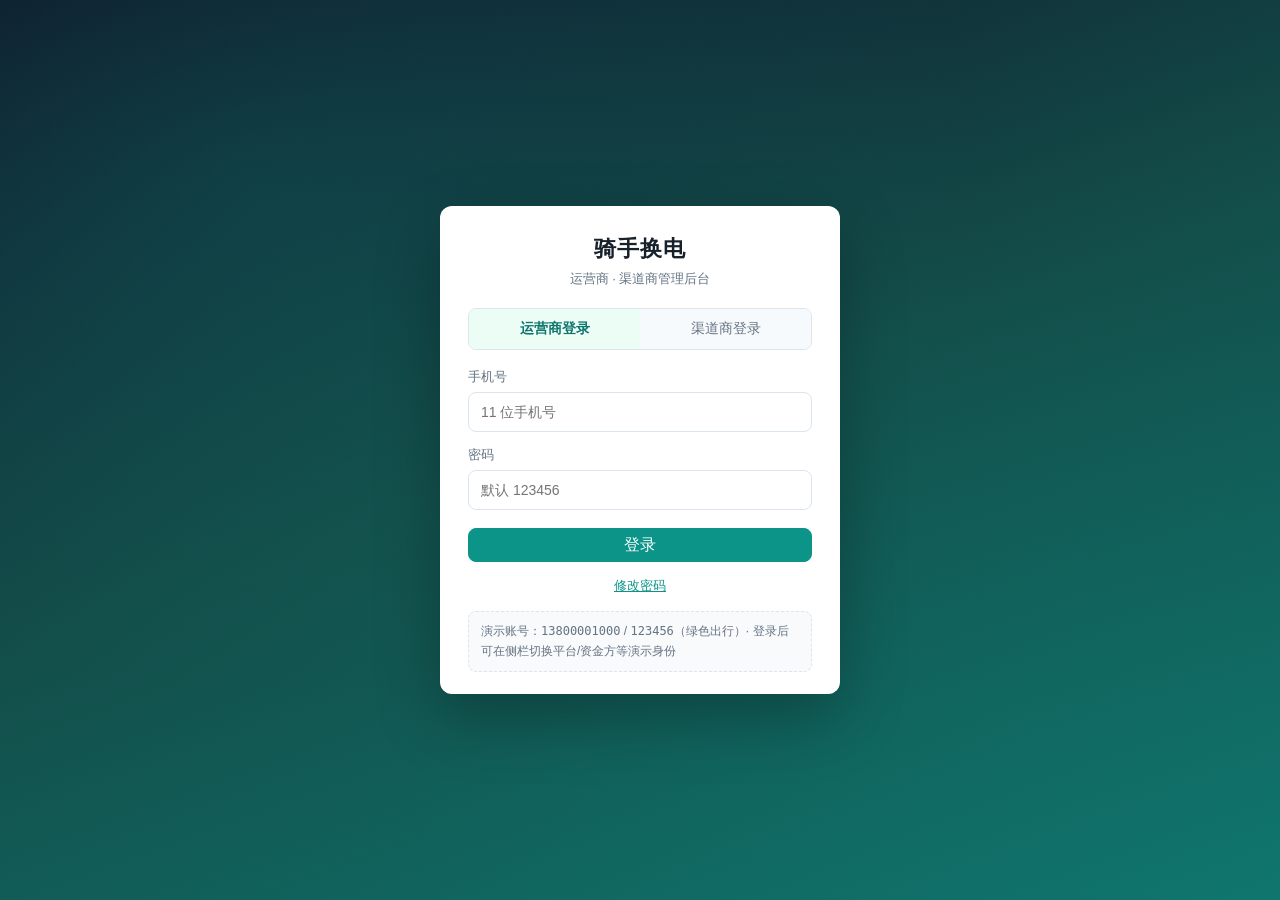
==== commit 207fe0b2: "更新原型：登录分流与短信改密、运营商登录账号、登录错误提示" ====
--- a/docs/index.html
+++ b/docs/index.html
@@ -8,7 +8,61 @@
 
 </head>
 <body>
-  <div class="app">
+  <div id="loginGate" class="login-gate" hidden>
+    <div class="login-card" id="loginPanel">
+      <div class="login-brand">
+        <strong>骑手换电</strong>
+        <span>运营商 · 渠道商管理后台</span>
+      </div>
+      <div class="login-tabs" role="tablist">
+        <button type="button" class="login-tab active" data-login-portal="operator" role="tab" aria-selected="true">运营商登录</button>
+        <button type="button" class="login-tab" data-login-portal="channel" role="tab" aria-selected="false">渠道商登录</button>
+      </div>
+      <form id="loginForm" class="login-form" autocomplete="on">
+        <p class="login-form-error" id="loginFormError" role="alert"></p>
+        <label>手机号
+          <input name="phone" type="tel" inputmode="numeric" maxlength="11" placeholder="11 位手机号" required />
+        </label>
+        <label>密码
+          <input name="password" type="password" placeholder="默认 123456" required />
+        </label>
+        <button type="submit" class="btn primary login-submit">登录</button>
+      </form>
+      <div class="login-links">
+        <button type="button" class="link-btn" id="btnOpenChangePwd">修改密码</button>
+      </div>
+      <div class="login-demo-hint" id="loginDemoHint"></div>
+    </div>
+
+    <div class="login-card" id="changePwdPanel" hidden>
+      <div class="login-brand">
+        <strong>修改密码</strong>
+        <span>通过短信验证码设置新密码</span>
+      </div>
+      <form id="changePwdForm" class="login-form" autocomplete="off">
+        <p class="login-form-error" id="changePwdFormError" role="alert"></p>
+        <label>手机号
+          <input name="phone" type="tel" inputmode="numeric" maxlength="11" placeholder="11 位手机号" required />
+        </label>
+        <label>验证码
+          <div class="login-sms-row">
+            <input name="smsCode" type="text" inputmode="numeric" maxlength="6" placeholder="6 位验证码" required />
+            <button type="button" class="btn" id="btnSendSmsCode">获取验证码</button>
+          </div>
+        </label>
+        <label>新密码
+          <input name="newPassword" type="password" minlength="6" placeholder="至少 6 位" required />
+        </label>
+        <button type="submit" class="btn primary login-submit">确认修改</button>
+      </form>
+      <div class="login-links">
+        <button type="button" class="link-btn" id="btnBackToLogin">返回登录</button>
+      </div>
+      <div class="login-demo-hint">演示验证码：<code>888888</code> · 新密码至少 6 位</div>
+    </div>
+  </div>
+
+  <div class="app" id="appShell">
     <header class="global-header" id="globalHeader"></header>
     <aside class="sidebar">
       <div class="brand">
@@ -313,7 +367,6 @@
     </div>
     <div class="note-body" id="noteBody"></div>
   </div>
-  <div id="protoToast" class="proto-toast" role="status" aria-live="polite"></div>
   <div class="note-mask" id="protoFormMask"></div>
   <div class="note-modal" id="protoFormModal" role="dialog" aria-modal="true" style="width:min(480px,calc(100vw - 32px))">
     <div class="note-head">
@@ -356,6 +409,7 @@
       <iframe id="dataPanelFrame" title="数据面板" loading="lazy"></iframe>
     </div>
   </div>
+  <div id="protoToast" class="proto-toast" role="status" aria-live="polite"></div>
   <script src="js/config-mock.js"></script>
   <script src="js/app.js"></script>
 </body>
--- a/docs/css/app.css
+++ b/docs/css/app.css
@@ -12,6 +12,65 @@
       display: grid; grid-template-columns: 220px 1fr; grid-template-rows: 52px minmax(0, 1fr);
       height: 100vh; max-height: 100vh; overflow: hidden;
     }
+    .app.is-auth-locked { visibility: hidden; pointer-events: none; }
+    .login-gate {
+      position: fixed; inset: 0; z-index: 200;
+      display: flex; align-items: center; justify-content: center;
+      padding: 24px;
+      background:
+        radial-gradient(ellipse at 20% 20%, rgba(13,148,136,.18), transparent 50%),
+        radial-gradient(ellipse at 80% 80%, rgba(15,118,110,.12), transparent 45%),
+        linear-gradient(160deg, #0f172a 0%, #134e4a 48%, #0f766e 100%);
+    }
+    .login-gate[hidden] { display: none !important; }
+    .login-card {
+      width: min(400px, 100%);
+      background: #fff; border-radius: 12px;
+      box-shadow: 0 24px 64px rgba(0,0,0,.28);
+      padding: 28px 28px 22px;
+    }
+    .login-brand { text-align: center; margin-bottom: 20px; }
+    .login-brand strong { display: block; font-size: 22px; letter-spacing: 1px; color: var(--ink); }
+    .login-brand span { display: block; margin-top: 6px; font-size: 13px; color: var(--muted); }
+    .login-tabs {
+      display: flex; gap: 0; margin-bottom: 18px;
+      border: 1px solid var(--line); border-radius: 8px; overflow: hidden;
+    }
+    .login-tab {
+      flex: 1; height: 40px; border: none; background: var(--surface-soft);
+      color: var(--muted); font-size: 14px; cursor: pointer;
+    }
+    .login-tab.active {
+      background: var(--brand-soft); color: var(--brand-dark); font-weight: 600;
+    }
+    .login-form { display: grid; gap: 14px; }
+    .login-form label { display: grid; gap: 6px; font-size: 13px; color: var(--muted); }
+    .login-form input {
+      height: 40px; padding: 0 12px; border: 1px solid var(--line);
+      border-radius: var(--radius); color: var(--ink); font-size: 14px;
+    }
+    .login-submit { width: 100%; height: 42px; margin-top: 4px; }
+    .login-links { margin-top: 14px; text-align: center; }
+    .login-sms-row {
+      display: grid; grid-template-columns: 1fr auto; gap: 8px; align-items: stretch;
+    }
+    .login-sms-row input { width: 100%; min-width: 0; }
+    .login-sms-row .btn {
+      height: 40px; white-space: nowrap; padding: 0 12px;
+      border: 1px solid var(--line); border-radius: var(--radius);
+      background: var(--surface-soft); color: var(--ink); font-size: 13px;
+    }
+    .login-sms-row .btn:disabled { opacity: .65; cursor: not-allowed; }
+    .login-form-error {
+      display: none; margin: 0; padding: 10px 12px; border-radius: 8px;
+      background: #ffecec; color: var(--red); font-size: 13px; line-height: 1.5;
+    }
+    .login-form-error.show { display: block; }
+    .login-demo-hint {
+      margin-top: 16px; padding: 10px 12px; border-radius: 8px;
+      background: #f8fafc; border: 1px dashed var(--line);
+      font-size: 12px; color: var(--muted); line-height: 1.6;
+    }
     .global-header {
       grid-column: 1 / -1; display: flex; align-items: center; justify-content: flex-end; gap: 14px;
       padding: 0 18px; background: var(--surface); border-bottom: 1px solid var(--line);
@@ -53,7 +112,7 @@
     .user-menu-body dt { font-weight: 600; color: var(--ink); margin-top: 8px; }
     .user-menu-body dt:first-child { margin-top: 0; }
     .user-menu-body dd { margin: 2px 0 0; }
-    .user-menu-foot { padding: 10px 12px; border-top: 1px solid var(--line); display: flex; justify-content: flex-end; }
+    .user-menu-foot { padding: 10px 12px; border-top: 1px solid var(--line); display: flex; justify-content: flex-end; gap: 8px; flex-wrap: wrap; }
     .sidebar {
       background: #1a2332; color: #e8eef4; padding: 20px 14px; grid-row: 2;
       display: flex; flex-direction: column; min-height: 0; overflow: hidden;
@@ -230,13 +289,22 @@
     .finance-timeline-step.fail .dot { background:var(--red); }
     .finance-credit-bar { height:8px; background:var(--surface-soft); border-radius:999px; overflow:hidden; margin:6px 0; }
     .finance-credit-bar i { display:block; height:100%; background:var(--brand); border-radius:999px; }
-      position: fixed; left: 50%; bottom: 28px; transform: translateX(-50%) translateY(12px);
+    /* 全局提示：顶部居中，避免落在页面底部被忽视；弹层打开时改走弹窗内提示 */
+    .proto-toast {
+      position: fixed; left: 50%; top: 72px; transform: translateX(-50%) translateY(-8px);
       max-width: min(520px, calc(100vw - 32px)); padding: 12px 18px; border-radius: 10px;
       background: rgba(15, 23, 42, .92); color: #fff; font-size: 14px; line-height: 1.5;
-      box-shadow: 0 8px 24px rgba(15, 23, 42, .28); z-index: 80; opacity: 0; pointer-events: none;
+      box-shadow: 0 8px 24px rgba(15, 23, 42, .28); z-index: 300; opacity: 0; pointer-events: none;
       transition: opacity .2s ease, transform .2s ease;
     }
     .proto-toast.show { opacity: 1; transform: translateX(-50%) translateY(0); }
+    .proto-toast.is-error { background: rgba(180, 35, 24, .95); }
+    .modal-inline-error {
+      flex-shrink: 0; margin: 0 16px 0; margin-top: 12px;
+    }
+    .note-modal:has(.form-actions) .note-body > .modal-inline-error {
+      margin: 12px 16px 0;
+    }
     .proto-form-msg { padding: 12px 14px; border-radius: 8px; font-size: 14px; line-height: 1.6; margin-bottom: 12px; }
     .proto-form-msg.success { background: #eaf6ef; color: var(--green); }
     .proto-form-msg.error { background: #ffecec; color: var(--red); }
@@ -1247,6 +1315,29 @@
     .form-grid { display: grid; gap: 12px; }
     .form-grid label { display: grid; gap: 6px; font-size: 12px; color: var(--muted); }
     .form-grid input, .form-grid select { height: 36px; border: 1px solid var(--line); border-radius: var(--radius); padding: 0 10px; }
+    .form-grid textarea { border: 1px solid var(--line); border-radius: var(--radius); padding: 8px 10px; font: inherit; resize: vertical; }
+    .refund-process { display: grid; gap: 14px; }
+    .refund-process-meta {
+      display: grid; grid-template-columns: 1fr 1fr; gap: 8px 16px;
+      padding: 12px; background: var(--surface-soft); border: 1px solid var(--line); border-radius: 8px;
+    }
+    .refund-process-meta > div { display: grid; gap: 2px; }
+    .refund-process-meta span { font-size: 12px; color: var(--muted); }
+    .refund-process-meta strong { font-size: 14px; color: var(--ink); font-weight: 600; }
+    .refund-process-presets { display: flex; flex-wrap: wrap; gap: 8px; }
+    .refund-preset {
+      appearance: none; border: 1px solid var(--line); background: #fff; color: var(--ink);
+      border-radius: 6px; padding: 8px 12px; font-size: 13px; cursor: pointer;
+    }
+    .refund-preset:hover { border-color: var(--brand); color: var(--brand); }
+    .refund-preset.active { background: var(--brand); border-color: var(--brand); color: #fff; }
+    .refund-process-amounts { display: grid; grid-template-columns: 1fr 1fr; gap: 12px; }
+    .refund-process-hint { margin: 0; font-size: 12px; color: var(--muted); line-height: 1.5; }
+    .device-import { display: grid; gap: 14px; }
+    .device-import [data-import-manual],
+    .device-import [data-import-file] { display: grid; gap: 10px; }
+    .device-import [data-import-manual][hidden],
+    .device-import [data-import-file][hidden] { display: none; }
     #channelPartnerForm.form-grid { grid-template-columns: 1fr 1fr; align-items: start; }
     #channelPartnerForm .form-span-2 { grid-column: 1 / -1; }
     #channelPartnerForm .card-sku-pricing table input { height: 32px; width: 100%; max-width: 120px; }
